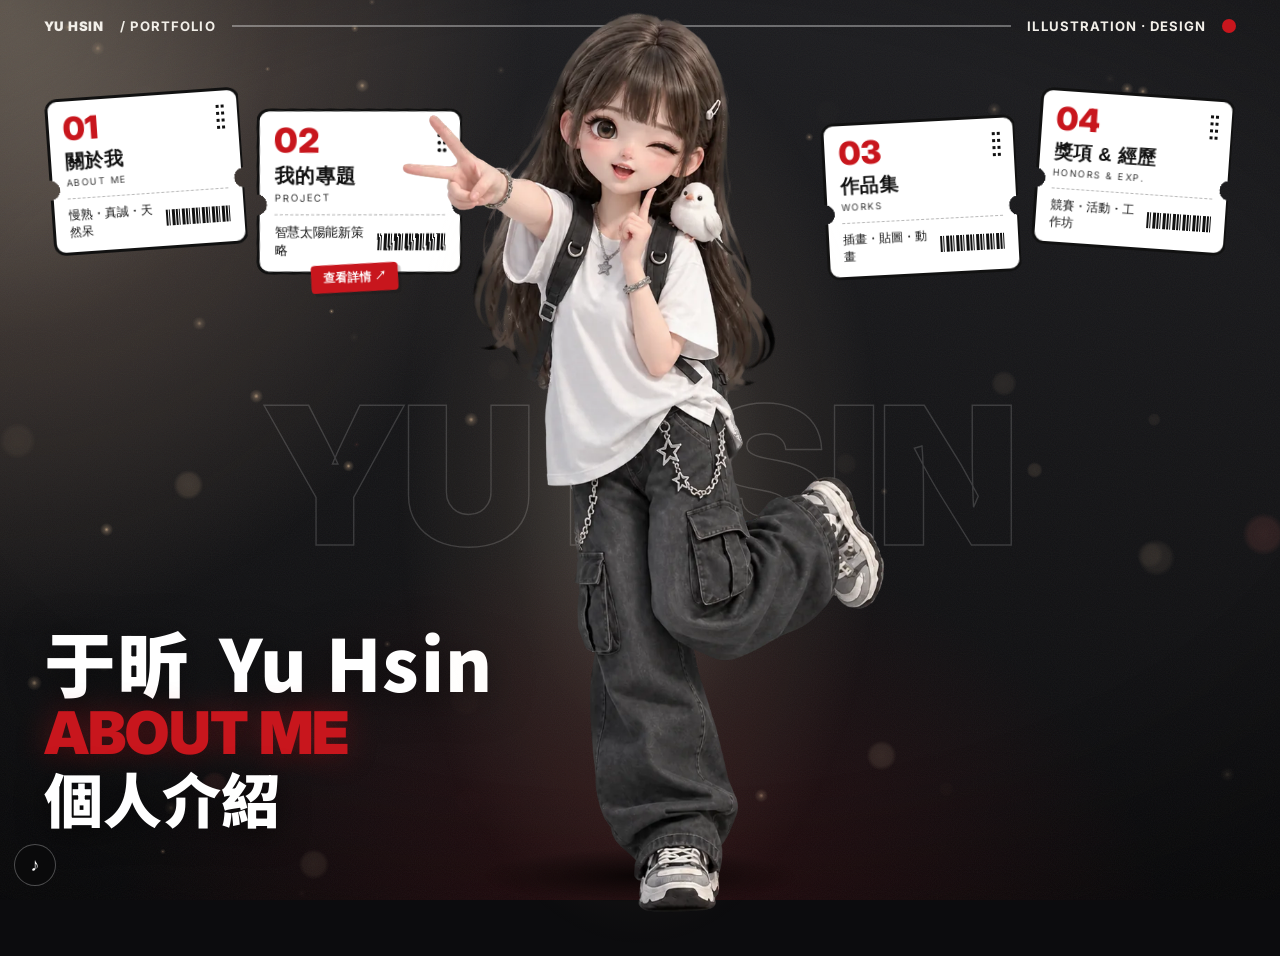
==== index.html @ 1fb431f7 "背景音樂改為載入即嘗試自動播放，使用者可關閉 Co-Authored-By: Claude Opus 5.5 <noreply@anthropic.com> Claude-Session: https" ====
<!DOCTYPE html>
<html lang="zh-Hant">
<head>
<meta charset="UTF-8">
<meta name="viewport" content="width=device-width, initial-scale=1, viewport-fit=cover">
<title>于昕 Yu Hsin — About Me</title>
<link rel="preconnect" href="https://fonts.googleapis.com">
<link rel="preconnect" href="https://fonts.gstatic.com" crossorigin>
<link href="https://fonts.googleapis.com/css2?family=Cormorant+Garamond:ital,wght@1,500;1,600&family=Inter:wght@500;700;800;900&family=LXGW+WenKai+TC&family=Noto+Sans+TC:wght@400;500;700;900&family=Caveat:wght@500;600&display=swap" rel="stylesheet">
<style>
:root{
  --ink:#27305a; --ink-soft:#5d6590; --lav:#8d7cf0; --blue:#5b83ea; --pink:#f29cc2;
  --pearl:rgba(255,255,255,.78); --line:rgba(120,130,190,.25);
  box-sizing:border-box;
  padding-top:env(safe-area-inset-top,0px);
  padding-bottom:env(safe-area-inset-bottom,0px);
}
@media (prefers-color-scheme: dark){ :root:not([data-theme="light"]){ --pearl:rgba(255,255,255,.74); } }
:root[data-theme="dark"]{ --pearl:rgba(255,255,255,.74); }
*,*::before,*::after{box-sizing:inherit}
html{height:100%;scroll-padding-top:env(safe-area-inset-top,0px)}
body{margin:0;min-height:100%;color:var(--ink);font-family:"Noto Sans TC","PingFang TC",system-ui,sans-serif;-webkit-font-smoothing:antialiased;overflow-x:hidden;
  background:linear-gradient(180deg,#b9cdf6 0%,#d8d6fa 38%,#f3e3f4 70%,#fdf1ec 100%)}

/* ---------- dreamy sky (CSS only, light on the GPU) ---------- */
.sky{position:fixed;inset:0;overflow:hidden;pointer-events:none}
.sun{position:absolute;left:50%;top:52%;width:120vmax;height:120vmax;transform:translate(-50%,-50%);
  background:radial-gradient(closest-side,rgba(255,250,236,.95),rgba(255,236,226,.55) 22%,rgba(255,230,240,.18) 45%,transparent 70%)}
.cloud{position:absolute;width:var(--w);height:calc(var(--w)*.42);left:var(--x);top:var(--y);opacity:var(--o,.9);
  background:
    radial-gradient(closest-side at 30% 62%,#fff 55%,transparent 100%),
    radial-gradient(closest-side at 55% 42%,#fff 60%,transparent 100%),
    radial-gradient(closest-side at 76% 64%,#fff 52%,transparent 100%),
    radial-gradient(closest-side at 50% 78%,rgba(230,232,255,.95) 60%,transparent 100%);
  background-size:60% 90%,60% 100%,50% 80%,90% 50%;background-repeat:no-repeat;
  background-position:0 60%,40% 0,100% 60%,50% 100%;
  animation:drift var(--t) linear infinite;animation-delay:var(--d);will-change:transform}
@keyframes drift{from{transform:translateX(0)}to{transform:translateX(var(--dx,40vw))}}
.twinkle{position:absolute;width:6px;height:6px;border-radius:50%;background:#fff;box-shadow:0 0 12px 3px rgba(255,255,255,.9);animation:tw 3.2s ease-in-out infinite}
@keyframes tw{0%,100%{opacity:.15;transform:scale(.6)}50%{opacity:1;transform:scale(1)}}
.grain{position:fixed;inset:0;pointer-events:none;opacity:.08;mix-blend-mode:multiply;
  background-image:url("data:image/svg+xml,%3Csvg xmlns='http://www.w3.org/2000/svg' width='140' height='140'%3E%3Cfilter id='n'%3E%3CfeTurbulence type='fractalNoise' baseFrequency='.95' numOctaves='2' stitchTiles='stitch'/%3E%3C/filter%3E%3Crect width='100%25' height='100%25' filter='url(%23n)'/%3E%3C/svg%3E")}
.haze{position:fixed;inset:0;pointer-events:none;background:radial-gradient(120% 90% at 50% 45%,transparent 55%,rgba(210,200,245,.55) 100%)}
.intro-veil{position:fixed;inset:0;z-index:30;background:#fff;pointer-events:none;animation:veil 1.8s ease .1s forwards}
@keyframes veil{to{opacity:0}}

/* ---------- frame ---------- */
.frame{position:relative;min-height:100vh;min-height:100svh;padding:calc(env(safe-area-inset-top,0px) + 18px) clamp(18px,3.4vw,48px) calc(env(safe-area-inset-bottom,0px) + 18px);display:flex;flex-direction:column}
.bar{display:flex;align-items:center;gap:16px;font-family:"Inter",sans-serif;font-size:.74rem;letter-spacing:.14em;color:var(--ink-soft)}
.bar b{color:var(--ink);font-weight:800;letter-spacing:.2em}
.bar .rule{flex:1;height:1px;background:var(--line)}
.bar .dot{width:9px;height:9px;border-radius:50%;background:linear-gradient(135deg,var(--blue),var(--pink));box-shadow:0 0 10px rgba(141,124,240,.6)}
.stage{position:relative;flex:1;min-height:560px}

/* big ghost word */
.ghost{position:absolute;left:50%;top:44%;transform:translate(-50%,-50%);font-family:"Inter",sans-serif;font-weight:900;font-size:clamp(5rem,15vw,15rem);letter-spacing:-.02em;
  color:transparent;-webkit-text-stroke:1.5px rgba(120,110,210,.35);white-space:nowrap;pointer-events:none;user-select:none}

/* character */
.hero{position:absolute;left:50%;bottom:-18px;height:88%;aspect-ratio:3/4;transform:translateX(-50%);pointer-events:none}
.hero .pose{position:absolute;inset:0;width:100%;height:100%;object-fit:contain;object-position:50% 100%;opacity:0;transition:opacity .45s ease}
.hero .pose.on{opacity:1}
.ph{position:absolute;inset:0;width:100%;height:100%;overflow:visible}
.ph .head{transform-box:view-box;transform-origin:150px 200px;transition:transform .6s cubic-bezier(.3,1.4,.5,1)}
.ph .eyes{transition:transform .5s cubic-bezier(.3,1.4,.5,1)}
.ph .arm{transform-box:view-box;transform-origin:212px 262px}
.ph.waving .arm{animation:wave 1.2s ease-in-out 2}
@keyframes wave{0%,100%{transform:rotate(0)}25%{transform:rotate(-16deg)}75%{transform:rotate(12deg)}}
.ph-tag{position:absolute;left:50%;bottom:10%;transform:translateX(-50%);white-space:nowrap;font-size:.74rem;color:var(--ink-soft);padding:6px 12px;border:1px dashed rgba(93,101,144,.45);border-radius:999px;background:rgba(255,255,255,.55)}
.hello{position:absolute;left:58%;top:14%;padding:10px 16px;border-radius:18px 18px 18px 4px;background:#fff;font-size:.95rem;box-shadow:0 8px 24px rgba(120,120,200,.2);
  opacity:0;transform:translateY(10px) scale(.9);transition:opacity .5s, transform .5s cubic-bezier(.3,1.6,.5,1);pointer-events:none;white-space:nowrap}
.hello.on{opacity:1;transform:none}

/* title block */
.title{position:absolute;left:0;bottom:6%;z-index:3;opacity:0;transform:translateY(16px);transition:opacity 1s ease, transform 1s ease}
body.ready .title{opacity:1;transform:none;transition-delay:.2s}
.title .name{font-family:"Cormorant Garamond",serif;font-style:italic;font-weight:600;font-size:clamp(2.6rem,5.8vw,5.2rem);line-height:.95;margin:0;
  background:linear-gradient(95deg,var(--blue),var(--lav) 55%,var(--pink));-webkit-background-clip:text;background-clip:text;color:transparent;padding-right:.1em}
.title .en{font-family:"Inter",sans-serif;font-weight:900;font-size:clamp(2rem,4.6vw,4.2rem);line-height:1;letter-spacing:-.01em;margin:6px 0 0;color:var(--ink)}
.title .zh{font-weight:900;font-size:clamp(2rem,4.6vw,4.2rem);line-height:1.1;margin:4px 0 0;color:var(--ink)}

/* likes + script */
.likes{position:absolute;right:1%;top:40%;z-index:3;font-family:"LXGW WenKai TC","Caveat",cursive;opacity:0;transition:opacity 1s ease}
body.ready .likes{opacity:1;transition-delay:.5s}
.likes h3{margin:0 0 6px;font-family:"Noto Sans TC",sans-serif;font-weight:700;font-size:1.05rem;color:var(--lav)}
.likes p{margin:4px 0;font-size:clamp(1.1rem,1.8vw,1.5rem);color:var(--ink)}
.motto{position:absolute;right:1%;bottom:6%;z-index:3;text-align:right;opacity:0;transition:opacity 1s ease}
body.ready .motto{opacity:1;transition-delay:.7s}
.motto .s{font-family:"Caveat",cursive;font-weight:600;font-size:clamp(2.2rem,4.4vw,3.8rem);line-height:1;color:var(--ink);transform:rotate(-4deg);display:inline-block}
.motto small{display:block;margin-top:6px;font-family:"Inter",sans-serif;font-weight:700;font-size:.72rem;letter-spacing:.16em;color:var(--lav)}

/* ---------- dream tickets ---------- */
.tickets{position:absolute;inset:0;z-index:4;pointer-events:none}
.ticket{position:absolute;left:var(--x);top:var(--y);width:clamp(180px,17vw,236px);pointer-events:auto;cursor:pointer;border:0;padding:0;background:none;color:var(--ink);text-align:left;
  transform:rotate(var(--r)) translateY(var(--in,30px));opacity:0;transition:opacity .8s ease, transform .9s cubic-bezier(.3,1.4,.5,1)}
body.ready .ticket{opacity:1;--in:0px}
.ticket .float{display:block;animation:bob var(--bt,5s) ease-in-out infinite;animation-delay:var(--bd,0s)}
@keyframes bob{0%,100%{transform:translateY(0)}50%{transform:translateY(-8px)}}
.ticket .card{position:relative;display:block;padding:14px 16px 12px 16px;border-radius:14px;background:var(--pearl);
  border:1.5px solid rgba(255,255,255,.95);box-shadow:0 14px 30px rgba(110,110,190,.22),inset 0 0 0 1px rgba(160,160,220,.18);
  -webkit-mask:radial-gradient(10px at 0 58%,#0000 98%,#000) left/51% 100% no-repeat,radial-gradient(10px at 100% 58%,#0000 98%,#000) right/51% 100% no-repeat;
          mask:radial-gradient(10px at 0 58%,#0000 98%,#000) left/51% 100% no-repeat,radial-gradient(10px at 100% 58%,#0000 98%,#000) right/51% 100% no-repeat;
  overflow:hidden;transition:transform .45s cubic-bezier(.3,1.5,.5,1), box-shadow .45s}
.ticket .card::before{content:"";position:absolute;inset:0;background:linear-gradient(115deg,transparent 30%,rgba(255,255,255,.9) 45%,rgba(190,220,255,.6) 50%,rgba(255,200,235,.6) 55%,transparent 70%);
  transform:translateX(-120%);transition:transform .9s ease}
.ticket:hover .card::before,.ticket.active .card::before{transform:translateX(120%)}
.ticket:hover .card,.ticket.active .card{transform:translateY(-6px) rotate(calc(var(--r) * -1)) scale(1.06);box-shadow:0 22px 40px rgba(110,110,190,.32),inset 0 0 0 1px rgba(160,160,220,.25)}
.holo{position:absolute;right:0;top:0;bottom:0;width:10px;background:linear-gradient(180deg,#a8c8ff,#d8b4ff,#ffc4e1,#bdf0ff)}
.num{font-family:"Inter",sans-serif;font-weight:900;font-size:2rem;line-height:1;background:linear-gradient(135deg,var(--blue),var(--lav),var(--pink));-webkit-background-clip:text;background-clip:text;color:transparent}
.tt{display:block;margin-top:4px;font-weight:900;font-size:1.25rem;letter-spacing:.02em}
.te{display:block;font-family:"Inter",sans-serif;font-size:.62rem;letter-spacing:.2em;color:var(--ink-soft);margin-top:2px}
.perf{display:block;margin:10px 0 8px;border-top:1.5px dashed rgba(120,130,190,.35)}
.bottom{display:flex;align-items:center;justify-content:space-between;gap:8px}
.ts{font-size:.8rem;color:var(--ink-soft)}
.stars{font-size:.7rem;letter-spacing:.2em;color:var(--lav)}
.go{position:absolute;left:50%;bottom:-16px;transform:translate(-50%,6px);opacity:0;font-size:.74rem;font-weight:700;color:#fff;background:linear-gradient(90deg,var(--blue),var(--lav));
  padding:6px 12px;border-radius:999px;white-space:nowrap;box-shadow:0 6px 14px rgba(110,110,220,.35);transition:opacity .3s, transform .3s}
.ticket:hover .go,.ticket.active .go{opacity:1;transform:translate(-50%,0)}

/* ---------- modal ---------- */
.modal{position:fixed;inset:0;z-index:40;display:flex;align-items:center;justify-content:center;padding:calc(env(safe-area-inset-top,0px) + 18px) 14px calc(env(safe-area-inset-bottom,0px) + 18px);
  background:rgba(200,195,240,.38);backdrop-filter:blur(10px);-webkit-backdrop-filter:blur(10px);opacity:0;pointer-events:none;transition:opacity .35s}
.modal.open{opacity:1;pointer-events:auto}
.sheet{width:min(40rem,100%);max-height:100%;display:flex;flex-direction:column;background:rgba(255,255,255,.96);border-radius:22px;box-shadow:0 30px 70px rgba(90,90,170,.3);
  transform:translateY(24px) scale(.97);transition:transform .45s cubic-bezier(.2,.8,.2,1);overflow:hidden}
.modal.open .sheet{transform:none}
.sh-head{position:relative;padding:22px 24px 16px;border-bottom:1px solid #eceaf6}
.sh-head .k{font-family:"Inter",sans-serif;font-size:.68rem;font-weight:700;letter-spacing:.18em;color:var(--lav)}
.sh-head h2{margin:6px 0 4px;font-size:1.6rem;font-weight:900}
.sh-head p{margin:0;font-size:.88rem;color:var(--ink-soft)}
.x{position:absolute;right:16px;top:16px;width:34px;height:34px;border-radius:50%;border:0;background:#27305a;color:#fff;font-size:1rem;cursor:pointer}
.sh-body{overflow-y:auto;-webkit-overflow-scrolling:touch;padding:6px 24px 20px}
.item{display:grid;grid-template-columns:2.4rem 1fr;gap:6px;padding:18px 0;border-bottom:1px solid #eceaf6}
.item:last-child{border-bottom:0}
.item .n{font-family:"Inter",sans-serif;font-weight:800;font-size:.8rem;color:var(--lav);padding-top:3px}
.item .sub{font-size:.76rem;color:var(--ink-soft)}
.item h3{margin:2px 0 6px;font-size:1.08rem}
.item p{margin:0;font-size:.9rem;line-height:1.8;color:#4a5178}
.item .tg{display:flex;flex-wrap:wrap;gap:6px;margin-top:10px;padding:0;list-style:none}
.item .tg li{font-size:.72rem;padding:3px 9px;border:1px solid #dcd9f0;border-radius:6px;color:#5d6590}
.item .btn{display:inline-block;margin-top:12px;font-size:.8rem;font-weight:700;color:#fff;text-decoration:none;background:linear-gradient(90deg,var(--blue),var(--lav));padding:8px 14px;border-radius:8px}
.sh-foot{display:flex;justify-content:space-between;padding:10px 24px;background:#27305a;color:rgba(255,255,255,.8);font-family:"Inter",sans-serif;font-size:.66rem;letter-spacing:.14em}


.hero{z-index:5;height:94%;aspect-ratio:451/1100;bottom:-10px}
.hero .main{position:absolute;inset:0;width:100%;height:100%;object-fit:contain;object-position:50% 100%;transform-origin:50% 100%;transition:transform .8s cubic-bezier(.3,1.3,.5,1);
  filter:drop-shadow(0 18px 30px rgba(110,100,190,.28));opacity:0;animation:rise 1.4s cubic-bezier(.2,.8,.2,1) .4s forwards}
@keyframes rise{from{opacity:0;transform:translateY(30px)}to{opacity:1;transform:none}}
.face{position:absolute;left:78%;top:3%;width:clamp(74px,7vw,110px);transform:rotate(8deg) scale(0);transform-origin:0 100%;transition:transform .45s cubic-bezier(.3,1.7,.5,1);z-index:2}
.face.on{transform:rotate(8deg) scale(1)}
.face img{display:block;width:100%;filter:drop-shadow(0 8px 14px rgba(110,100,190,.3))}
.hello{left:auto;right:auto;left:96%;top:18%}
.zhname{font-family:"LXGW WenKai TC",serif;font-style:normal;font-weight:400;-webkit-text-fill-color:var(--ink);margin-right:.15em}
.bird{position:absolute;left:0;top:0;width:clamp(56px,5vw,78px);z-index:6;pointer-events:none;transform:translate(var(--bx,0px),var(--by,0px)) scaleX(var(--bf,1));
  transition:transform 1s cubic-bezier(.5,0,.3,1);filter:drop-shadow(0 8px 10px rgba(110,100,190,.3));opacity:1}
.bird.flying{animation:flap .18s ease-in-out infinite alternate;opacity:1}
@keyframes flap{from{margin-top:0;rotate:-6deg}to{margin-top:-6px;rotate:6deg}}
@keyframes fadeIn{to{opacity:1}}
.sh-head .sit{position:absolute;right:62px;bottom:-4px;width:clamp(110px,22vw,160px);pointer-events:none}
.sh-head{padding-right:clamp(130px,26vw,210px)}
@media (max-width:760px){
  .hero{height:auto;width:min(52vw,240px);aspect-ratio:451/1100}
  .face{left:70%;width:74px}
  .hello{left:auto;right:-30%;top:8%}
  .sh-head{padding-right:24px}.sh-head .sit{display:none}
}


.seq{position:absolute;display:none;pointer-events:none;transform-origin:54% 97%;transition:transform .8s cubic-bezier(.3,1.3,.5,1)}
.hero.has-seq .seq{display:block}.hero.has-seq .main{display:none}
.seq canvas{display:block;width:100%;height:100%;filter:drop-shadow(0 18px 30px rgba(110,100,190,.25));-webkit-mask-image:linear-gradient(to bottom,transparent 0,#000 6.2%);mask-image:linear-gradient(to bottom,transparent 0,#000 6.2%)}
.seq.idle canvas{animation:breathe 4.5s ease-in-out infinite;transform-origin:54% 97%}
@keyframes breathe{0%,100%{transform:scale(1)}50%{transform:scale(1.008,1.012)}}
.intro-bubble{position:absolute;left:66%;top:14%;padding:10px 16px;border-radius:18px 18px 18px 4px;background:#fff;font-size:1rem;white-space:nowrap;box-shadow:0 8px 24px rgba(120,120,200,.22);
  opacity:0;transform:translateY(10px) scale(.9);transition:opacity .5s, transform .5s cubic-bezier(.3,1.6,.5,1)}
.intro-bubble.on{opacity:1;transform:none}
.skip{position:fixed;right:18px;bottom:calc(env(safe-area-inset-bottom,0px) + 16px);z-index:20;font:inherit;font-size:.78rem;color:var(--ink-soft);background:rgba(255,255,255,.6);border:1px solid rgba(255,255,255,.9);border-radius:999px;padding:7px 14px;cursor:pointer;transition:opacity .5s}
body.ready .skip{opacity:0;pointer-events:none}
body:not(.ready) .bird{opacity:0}
.bird{transition:transform 1s cubic-bezier(.5,0,.3,1),opacity .8s ease}
/* ---------- small screens: stack ---------- */
@media (max-width:760px){
  .stage{min-height:0;display:flex;flex-direction:column}
  .ghost{top:18%;font-size:24vw}
  .hero{position:relative;left:auto;bottom:auto;transform:none;height:auto;width:min(78vw,360px);margin:6px auto 0;order:1}
  .hello{left:auto;right:4%;top:6%}
  .title{position:relative;bottom:auto;order:0;margin-top:14px}
  .title .name{font-size:3rem}.title .en,.title .zh{font-size:2.1rem}
  .tickets{position:relative;inset:auto;order:2;display:grid;grid-template-columns:1fr 1fr;gap:18px 12px;margin-top:-10px;padding-bottom:10px}
  .ticket{position:relative;left:auto;top:auto;width:auto}
  .ticket .card{padding:12px 12px 10px}
  .tt{font-size:1.05rem}.num{font-size:1.6rem}
  .likes{position:relative;right:auto;top:auto;order:3;margin-top:22px;display:flex;gap:14px;align-items:baseline;flex-wrap:wrap}
  .likes h3{margin:0}
  .likes p{margin:0;font-size:1.15rem}
  .motto{position:relative;right:auto;bottom:auto;order:4;margin:18px 0 8px}
}
@media (prefers-reduced-motion:reduce){
  .cloud,.twinkle,.ticket .float{animation:none}
  .intro-veil{display:none}
  .ph.waving .arm{animation:none}
}

/* ---------- clean black / white / red theme ---------- */
:root{--ink:#111111;--ink-soft:#55555c;--lav:#c8161d;--blue:#c8161d;--pink:#e2453f;--line:rgba(17,17,17,.75);--red:#c8161d}
body{background:radial-gradient(120% 90% at 50% 40%,#fbfaf8 0%,#f1efec 60%,#e6e3df 100%) fixed}
.haze{background:none}
.grain{opacity:.07}
.bar{color:#111;font-weight:700;letter-spacing:.08em;font-size:.82rem}
.bar b{color:#111;font-weight:900;letter-spacing:.06em}
.bar .rule{height:1.5px;background:#111}
.bar .dot{width:14px;height:14px;background:var(--red);box-shadow:none}
.ghost{-webkit-text-stroke:1.6px rgba(17,17,17,.55)}
/* title */
.title .name{font-family:"Noto Sans TC","Inter",sans-serif;font-style:normal;font-weight:900;font-size:clamp(2.6rem,5.6vw,5rem);line-height:1;
  background:none;-webkit-background-clip:border-box;background-clip:border-box;color:var(--red);-webkit-text-fill-color:var(--red);filter:none;letter-spacing:.02em}
.zhname{font-family:"Noto Sans TC",sans-serif;font-weight:900;-webkit-text-fill-color:var(--red)}
.title .en{color:var(--red);text-shadow:none}
.title .zh{color:#111;text-shadow:none}
/* likes + motto */
.likes h3{color:var(--red);font-weight:900;font-size:1.5rem}
.likes p{color:#111;text-shadow:none;font-size:clamp(1.3rem,2vw,1.8rem)}
.motto .s{color:#111;text-shadow:none}
.motto small{color:var(--red)}
/* tickets: bold black frames, red numbers, barcode */
.ticket .card{background:#fff;border:3px solid #111;border-radius:12px;box-shadow:7px 8px 0 rgba(17,17,17,.14)}
.ticket:hover .card,.ticket.active .card{box-shadow:10px 12px 0 rgba(17,17,17,.18)}
.ticket .card::before{background:linear-gradient(115deg,transparent 35%,rgba(200,22,29,.08) 48%,transparent 62%)}
.holo{width:auto;left:auto;right:12px;top:12px;bottom:auto;height:28px;width:10px;background:radial-gradient(circle,#111 1.6px,transparent 1.9px) 0 0/5px 7px}
.num{background:none;-webkit-background-clip:border-box;background-clip:border-box;color:var(--red);font-size:2.4rem}
.tt{font-size:1.35rem;color:#111}
.te{color:#333}
.perf{border-top:1.5px dashed rgba(17,17,17,.3)}
.ts{color:#111;font-weight:500}
.stars{width:64px;height:16px;flex:none;color:transparent;font-size:0;
  background:repeating-linear-gradient(90deg,#111 0 2px,transparent 2px 3px,#111 3px 4px,transparent 4px 6px,#111 6px 9px,transparent 9px 10px)}
.go{background:var(--red);box-shadow:3px 3px 0 rgba(17,17,17,.2);border-radius:4px;transform:translate(-50%,6px) rotate(-6deg)}
.ticket:hover .go,.ticket.active .go{transform:translate(-50%,0) rotate(-6deg)}
/* speech bubbles */
.hello,.intro-bubble{background:#fff;color:#111;border:2px solid #111;box-shadow:4px 4px 0 rgba(17,17,17,.15)}
.hero .main,.face img{filter:drop-shadow(0 16px 24px rgba(0,0,0,.18))}
.seq canvas{filter:drop-shadow(0 16px 24px rgba(0,0,0,.18))}
/* modal */
.modal{background:rgba(17,17,17,.35)}
.sheet{border:3px solid #111;box-shadow:10px 12px 0 rgba(17,17,17,.2);border-radius:16px}
.x,.sh-foot{background:#111}
.sh-head .k,.item .n{color:var(--red)}
.sh-head,.item{border-color:#e6e3df}
.item p{color:#333}.item .tg li{border-color:#111;color:#111}
.item .btn{background:var(--red);border-radius:4px}
.skip{color:#111;background:#fff;border:2px solid #111}
@media (max-width:760px){
  .likes,.motto{background:#fff;padding:12px 16px;border:2px solid #111;border-radius:12px;box-shadow:5px 5px 0 rgba(17,17,17,.12)}
  .likes h3{font-size:1.1rem}.likes p{font-size:1.2rem}
}

/* ---------- cinematic dark stage: spotlight, bokeh, rim light ---------- */
body{background:#0c0c0e}
.intro-veil{background:#000}
.sky{z-index:0}
.spot{position:absolute;inset:0;background:
  radial-gradient(38vmax 46vmax at var(--lx,50%) var(--ly,42%),rgba(255,228,198,.42),rgba(255,206,170,.15) 40%,rgba(0,0,0,0) 72%),
  radial-gradient(70vmax 60vmax at 50% 110%,rgba(200,22,29,.18),rgba(0,0,0,0) 60%),
  linear-gradient(180deg,#1d1d20 0%,#141416 55%,#0c0c0e 100%);transition:background-position .6s}
#bokeh{position:absolute;inset:0;width:100%;height:100%;display:block}
.haze{background:radial-gradient(120% 95% at 50% 45%,rgba(0,0,0,0) 45%,rgba(0,0,0,.72) 100%)}
.grain{opacity:.09;mix-blend-mode:overlay}
.bar,.bar b{color:#f2efe9}.bar .rule{background:rgba(255,255,255,.35)}
.ghost{-webkit-text-stroke:1.4px rgba(255,255,255,.16)}
.title .name,.zhname{color:#fff;-webkit-text-fill-color:#fff;text-shadow:0 6px 40px rgba(0,0,0,.6)}
.title .en{color:var(--red);text-shadow:0 0 30px rgba(200,22,29,.35)}
.title .zh{color:#fff;text-shadow:0 6px 30px rgba(0,0,0,.6)}
.likes h3{color:#ff3b3f}.likes p{color:#f2efe9}
.motto .s{color:#fff}.motto small{color:#ff3b3f}
/* character: warm rim light + floor shadow */
.hero::before{content:"";position:absolute;left:50%;bottom:-1.5%;width:95%;height:7%;transform:translateX(-50%);z-index:-1;
  background:radial-gradient(closest-side,rgba(0,0,0,.75),rgba(0,0,0,0));}
.hero::after{content:"";position:absolute;left:50%;top:-8%;width:150%;height:115%;transform:translateX(-50%);z-index:-2;pointer-events:none;
  background:radial-gradient(closest-side,rgba(255,232,206,.26),rgba(255,214,176,.08) 55%,rgba(0,0,0,0) 100%)}
.hero .main,.face img{filter:drop-shadow(0 0 30px rgba(255,214,170,.12)) drop-shadow(0 26px 34px rgba(0,0,0,.6))}
.seq canvas{filter:drop-shadow(0 0 30px rgba(255,214,170,.12)) drop-shadow(0 26px 34px rgba(0,0,0,.6))}
/* tickets catch the light */
.ticket .card{border-color:#111;box-shadow:0 18px 40px rgba(0,0,0,.55),0 0 0 1px rgba(255,255,255,.08)}
.ticket:hover .card,.ticket.active .card{box-shadow:0 24px 50px rgba(0,0,0,.6),0 0 40px rgba(255,214,170,.25)}
.ticket .card::before{background:linear-gradient(115deg,transparent 30%,rgba(255,240,220,.9) 46%,rgba(255,214,190,.4) 52%,transparent 66%)}
.hello,.intro-bubble{box-shadow:0 10px 30px rgba(0,0,0,.5)}
.modal{background:rgba(0,0,0,.6)}
.skip{color:#f2efe9;background:rgba(255,255,255,.08);border:1px solid rgba(255,255,255,.3)}
@media (max-width:760px){
  .likes,.motto{background:rgba(255,255,255,.06);border:1px solid rgba(255,255,255,.22);box-shadow:none;backdrop-filter:blur(8px);-webkit-backdrop-filter:blur(8px)}
}

/* pointing pose: smooth hand-off between the video figure and the still pose */
.seq .pose{position:absolute;display:block;max-width:none;opacity:0;pointer-events:none;transform-origin:50% 100%;transform:translateY(8px) scale(.985);
  filter:drop-shadow(0 0 30px rgba(255,214,170,.12)) drop-shadow(0 26px 34px rgba(0,0,0,.6));
  transition:opacity .38s cubic-bezier(.4,0,.2,1) .12s, transform .7s cubic-bezier(.3,1.25,.5,1)}
.seq canvas{transition:opacity .38s cubic-bezier(.4,0,.2,1)}
.seq.pointing .pose{opacity:1;transform:none;transition:opacity .38s cubic-bezier(.4,0,.2,1), transform .7s cubic-bezier(.3,1.25,.5,1)}
.seq.pointing canvas{opacity:0;transition:opacity .38s cubic-bezier(.4,0,.2,1) .12s}
@media (prefers-reduced-motion:reduce){.seq .pose,.seq canvas{transition:opacity .2s}}

.tap-hint{position:fixed;left:50%;bottom:calc(env(safe-area-inset-bottom,0px) + 18px);transform:translate(-50%,10px);z-index:20;padding:9px 16px;border-radius:999px;
  background:#fff;color:#111;border:2px solid #111;font-size:.86rem;font-weight:700;white-space:nowrap;opacity:0;pointer-events:none;transition:opacity .5s, transform .5s}
@media (hover:none){body.ready:not(.touched) .tap-hint{opacity:1;transform:translate(-50%,0);transition-delay:1.2s}}

/* portrait tablets: smaller figure, tickets stacked in two side columns */
@media (min-width:761px) and (max-aspect-ratio:1/1){
  .hero{height:66%}
  .ticket[data-i="0"]{--x:3%!important;--y:3%!important}
  .ticket[data-i="1"]{--x:5%!important;--y:24%!important}
  .ticket[data-i="2"]{--x:68%!important;--y:3%!important}
  .ticket[data-i="3"]{--x:66%!important;--y:24%!important}
  .likes{top:auto;bottom:24%}
}

/* intro film + hand-off to the menu */
body.intro{overflow:hidden}
#introV{position:fixed;inset:0;z-index:19;background:#0c0c0e;pointer-events:none}
#introV video{position:absolute;left:0;top:0;width:100%;height:100%;object-fit:cover;transform-origin:0 0;will-change:transform,opacity}
#introV.handoff{background:transparent}
#introV.handoff video{transition:transform 1.25s cubic-bezier(.55,0,.2,1), opacity .7s ease .55s;
  -webkit-mask-image:radial-gradient(closest-side,#000 72%,transparent 100%);mask-image:radial-gradient(closest-side,#000 72%,transparent 100%)}
#introV.gone{display:none}
.iv-bubble{position:absolute;padding:10px 16px;border-radius:18px 18px 18px 4px;background:#fff;color:#111;border:2px solid #111;font-size:1rem;font-weight:700;white-space:nowrap;
  box-shadow:0 10px 30px rgba(0,0,0,.5);opacity:0;transform:translateY(10px) scale(.9);transition:opacity .5s, transform .5s cubic-bezier(.3,1.6,.5,1)}
.iv-bubble.on{opacity:1;transform:none}
.skip{z-index:26}
body:not(.ready) .frame{visibility:hidden}
body.handing .frame{visibility:visible}
body.handing:not(.ready) .title,body.handing:not(.ready) .likes,body.handing:not(.ready) .motto,body.handing:not(.ready) .ticket,body.handing:not(.ready) .bar,body.handing:not(.ready) .ghost{opacity:0}
.bar{transition:opacity .8s ease .2s}.ghost{transition:opacity 1.2s ease .3s}

/* ================= v27: performance ================= */
.grain{mix-blend-mode:normal!important;opacity:.05!important}
.sky .bgl{position:absolute;inset:0;background:
  radial-gradient(70vmax 60vmax at 50% 110%,rgba(200,22,29,.18),rgba(0,0,0,0) 60%),
  linear-gradient(180deg,#1d1d20 0%,#141416 55%,#0c0c0e 100%)}
.spot{inset:auto!important;left:50%;top:42%;width:84vmax;height:100vmax;margin:-50vmax 0 0 -42vmax;transition:none!important;will-change:transform;
  background:radial-gradient(closest-side,rgba(255,228,198,.42),rgba(255,206,170,.15) 52%,rgba(0,0,0,0) 100%)!important}
.seq.idle canvas{animation:none!important}
.seq canvas,.seq .pose,.hero .main{filter:none!important}
.face img{filter:drop-shadow(0 8px 14px rgba(0,0,0,.45))!important}
.ticket .float{will-change:transform}
.modal{backdrop-filter:none!important;-webkit-backdrop-filter:none!important}

/* ================= v27: layout — four tickets in one row ================= */
.likes,.motto{display:none!important}
.tickets{inset:auto!important;left:0!important;right:0!important;top:7%!important;display:flex;align-items:flex-start;gap:clamp(10px,1.4vw,22px);padding:0 .5%}
.ticket{position:relative!important;left:auto!important;top:auto!important;flex:0 0 auto;width:clamp(150px,15.2vw,224px)}
.ticket[data-i="1"]{margin-right:auto;margin-top:2.2%}
.ticket[data-i="2"]{margin-top:2.2%}
.ticket .card{padding:12px 14px 11px}
.tt{font-size:clamp(1.05rem,1.45vw,1.3rem);white-space:nowrap}
.te{font-size:.58rem;letter-spacing:.16em}
.num{font-size:clamp(1.9rem,2.5vw,2.4rem)}
.ts{font-size:.76rem}
.face{left:76%!important;top:27%!important}
.hello{left:104%!important;top:31%!important}
.ghost{top:52%}
/* portrait tablets: the row sits above her head */
@media (min-width:761px) and (max-aspect-ratio:1/1){
  .hero{height:72%!important}
  .tickets{top:2%!important;gap:12px;padding:0}
  .ticket{width:calc((100% - 36px)/4)}
  .ticket[data-i="1"]{margin-right:0}
  .ticket[data-i="1"],.ticket[data-i="2"]{margin-top:0}
  .ticket[data-i="0"],.ticket[data-i="1"],.ticket[data-i="2"],.ticket[data-i="3"]{--x:auto!important;--y:auto!important}
  .face{top:24%!important}
  .hello{left:104%!important;right:auto!important;top:30%!important}
}
/* landscape but narrow (small laptops / iPad landscape): keep the gap for her head */
@media (min-width:761px) and (min-aspect-ratio:1/1) and (max-width:1100px){
  .ticket{width:clamp(140px,16.5vw,190px)}
}
/* phones */
@media (max-width:760px){
  .tickets{position:relative!important;top:auto!important;left:auto!important;right:auto!important;display:grid;grid-template-columns:1fr 1fr;gap:16px 12px;padding:0}
  .ticket{width:auto}
  .ticket[data-i="1"]{margin-right:0}
  .ticket[data-i="1"],.ticket[data-i="2"]{margin-top:0}
  .hello{left:auto!important;right:2%!important;top:6%!important}
  .face{display:none}
}

/* ================= v27: pose crossfade (one image per ticket) ================= */
.seq .pose{opacity:0}
.seq.pointing .pose{opacity:0;transform:translateY(8px) scale(.985)}
.seq.pointing .pose.on{opacity:1;transform:none}

/* ================= v27: inner pages ================= */
body.pg-open{overflow:hidden}
.pg{position:fixed;inset:0;z-index:45;display:flex;flex-direction:column;background:#0b0b0d;color:#f2efe9;
  opacity:0;visibility:hidden;transform:translateY(18px);transition:opacity .35s ease,transform .45s cubic-bezier(.2,.8,.2,1),visibility 0s linear .45s}
.pg.open{opacity:1;visibility:visible;transform:none;transition:opacity .35s ease,transform .45s cubic-bezier(.2,.8,.2,1),visibility 0s}
.pg::before{content:"";position:absolute;inset:0;pointer-events:none;background:radial-gradient(60vmax 50vmax at 80% -10%,rgba(255,214,170,.10),transparent 70%),radial-gradient(60vmax 50vmax at 0% 110%,rgba(200,22,29,.14),transparent 70%)}
.pg-top{position:relative;display:flex;align-items:center;gap:14px;padding:calc(env(safe-area-inset-top,0px) + 14px) clamp(16px,3vw,40px) 12px;border-bottom:1px solid rgba(255,255,255,.12)}
.pg-back{font:inherit;font-size:.86rem;font-weight:700;color:#111;background:#fff;border:2px solid #111;border-radius:999px;padding:7px 14px;cursor:pointer;white-space:nowrap}
.pg-k{font-family:"Inter",sans-serif;font-weight:800;font-size:.7rem;letter-spacing:.18em;color:#ff3b3f;white-space:nowrap}
.pg-top h2{margin:0;font-size:clamp(1.1rem,2.2vw,1.5rem);font-weight:900;white-space:nowrap;overflow:hidden;text-overflow:ellipsis}
.pg-crumb{font-size:.8rem;color:rgba(242,239,233,.55);white-space:nowrap;overflow:hidden;text-overflow:ellipsis}
.pg-x{margin-left:auto;flex:none;width:38px;height:38px;border-radius:50%;border:1px solid rgba(255,255,255,.3);background:rgba(255,255,255,.06);color:#fff;font-size:1rem;cursor:pointer}
.pg-sit{position:absolute;right:76px;bottom:-2px;height:62px;pointer-events:none;opacity:.95}
.pg-body{position:relative;flex:1;overflow-y:auto;-webkit-overflow-scrolling:touch;overscroll-behavior:contain}
.pg-body.snap{scroll-snap-type:y mandatory}
.pv{max-width:1120px;margin:0 auto;padding:clamp(18px,3vw,36px) clamp(16px,3vw,40px) calc(env(safe-area-inset-bottom,0px) + 40px);animation:pvIn .45s cubic-bezier(.2,.8,.2,1)}
@keyframes pvIn{from{opacity:0;transform:translateY(14px)}to{opacity:1;transform:none}}
.pv.back{animation-name:pvBack}
@keyframes pvBack{from{opacity:0;transform:translateY(-10px)}to{opacity:1;transform:none}}
.hint{font-size:.8rem;color:rgba(242,239,233,.55)}
.sec-h{display:flex;align-items:baseline;justify-content:space-between;gap:12px;margin:28px 0 14px}
.sec-h b{font-size:1.15rem;font-weight:900}
.chips{display:flex;flex-wrap:wrap;gap:8px;margin:14px 0 0;padding:0;list-style:none}
.chips li{font-size:.78rem;padding:4px 11px;border:1px solid rgba(255,255,255,.35);border-radius:999px;color:#f2efe9}
.chips li.r{border-color:#ff3b3f;color:#ff3b3f}
.more{font:inherit;font-size:.84rem;font-weight:700;color:#fff;background:none;border:1px dashed rgba(255,255,255,.4);border-radius:8px;padding:8px 14px;cursor:pointer;margin-top:14px}
.more[aria-expanded="true"]{border-style:solid;border-color:#ff3b3f;color:#ff3b3f}
.reveal{display:grid;grid-template-rows:0fr;transition:grid-template-rows .45s ease}
.reveal>div{overflow:hidden}
.reveal.on{grid-template-rows:1fr}
.reveal p{margin:12px 0 0;line-height:1.85;color:rgba(242,239,233,.82)}
.ph-art{position:relative;display:flex;align-items:center;justify-content:center;width:100%;height:100%;color:rgba(255,255,255,.55);font-size:.8rem;letter-spacing:.08em;text-align:center;
  background:repeating-linear-gradient(135deg,rgba(255,255,255,.035) 0 12px,transparent 12px 24px),linear-gradient(160deg,var(--c1,#2a2a30),var(--c2,#141417))}
.ph-art img{position:absolute;inset:0;width:100%;height:100%;object-fit:cover}

/* --- 01 about: vertical snap sections --- */
.ab-sec{min-height:100%;scroll-snap-align:start;display:flex;flex-direction:column;justify-content:center;max-width:980px;margin:0 auto;padding:clamp(28px,6vh,70px) clamp(18px,4vw,48px) clamp(56px,9vh,90px);position:relative}
.ab-k{font-family:"Inter",sans-serif;font-weight:900;font-size:.74rem;letter-spacing:.22em;color:#ff3b3f}
.ab-sec h3{margin:10px 0 16px;font-size:clamp(1.9rem,5vw,3.4rem);font-weight:900;line-height:1.15}
.ab-sec h3 em{font-style:normal;color:#ff3b3f}
.ab-sec p.lead{font-size:clamp(1.02rem,1.8vw,1.25rem);line-height:2;color:rgba(242,239,233,.86);max-width:40em;margin:0}
.ab-down{position:absolute;left:50%;bottom:18px;transform:translateX(-50%);font-size:.8rem;color:rgba(242,239,233,.55);animation:dn 1.8s ease-in-out infinite}
@keyframes dn{0%,100%{transform:translate(-50%,0)}50%{transform:translate(-50%,6px)}}
.ab-dots{position:absolute;right:clamp(10px,2vw,26px);top:50%;transform:translateY(-50%);display:flex;flex-direction:column;gap:12px;z-index:3}
.ab-dots button{width:11px;height:11px;border-radius:50%;border:2px solid rgba(255,255,255,.6);background:none;padding:0;cursor:pointer;transition:background .3s,transform .3s}
.ab-dots button.on{background:#ff3b3f;border-color:#ff3b3f;transform:scale(1.25)}
.flips{display:grid;grid-template-columns:repeat(3,1fr);gap:clamp(10px,2vw,20px);margin-top:8px}
.flip{position:relative;aspect-ratio:3/4;max-height:340px;border:0;padding:0;background:none;cursor:pointer;perspective:900px;font:inherit;color:inherit}
.flip .in{position:absolute;inset:0;transform-style:preserve-3d;transition:transform .7s cubic-bezier(.3,1.2,.5,1)}
.flip.on .in{transform:rotateY(180deg)}
.flip .f,.flip .b{position:absolute;inset:0;backface-visibility:hidden;-webkit-backface-visibility:hidden;border-radius:14px;border:3px solid #111;display:flex;flex-direction:column;justify-content:center;align-items:center;padding:16px;text-align:center}
.flip .f{background:#fff;color:#111}
.flip .f b{font-size:clamp(1.5rem,3.6vw,2.4rem);font-weight:900}
.flip .f span{font-family:"Inter",sans-serif;font-size:.62rem;letter-spacing:.2em;color:#c8161d;margin-top:8px}
.flip .f i{position:absolute;bottom:12px;font-style:normal;font-size:.72rem;color:#777}
.flip .b{background:#c8161d;color:#fff;transform:rotateY(180deg);font-size:clamp(.82rem,1.5vw,.98rem);line-height:1.75}
.route{display:grid;grid-template-columns:repeat(4,1fr);gap:12px;margin-top:6px;counter-reset:r}
.stop{position:relative;text-align:left;font:inherit;color:#f2efe9;background:rgba(255,255,255,.05);border:1px solid rgba(255,255,255,.18);border-radius:14px;padding:16px 14px;cursor:pointer;transition:background .3s,border-color .3s}
.stop::before{counter-increment:r;content:"0" counter(r);display:block;font-family:"Inter",sans-serif;font-weight:900;color:#ff3b3f;font-size:1.3rem}
.stop b{display:block;font-size:1.05rem;margin-top:4px}
.stop small{display:block;font-size:.72rem;color:rgba(242,239,233,.55);margin-top:2px}
.stop .reveal p{font-size:.86rem;margin-top:8px}
.stop.on{background:rgba(200,22,29,.16);border-color:#ff3b3f}
.quotes{display:grid;grid-template-columns:repeat(3,1fr);gap:14px}
.quote{background:#fff;color:#111;border:3px solid #111;border-radius:14px;padding:18px 16px;font-size:.98rem;line-height:1.8;position:relative}
.quote::before{content:"“";position:absolute;left:12px;top:-18px;font-size:3.4rem;line-height:1;color:#c8161d;font-family:Georgia,serif}
.quote small{display:block;margin-top:10px;color:#c8161d;font-weight:700;font-size:.8rem}

/* --- 02 project --- */
.pj-cover{display:grid;grid-template-columns:1.1fr 1fr;gap:clamp(16px,3vw,36px);align-items:center}
.pj-cover .ph-art{aspect-ratio:16/9;border-radius:14px;border:3px solid #111;overflow:hidden}
.pj-badge{display:inline-block;font-size:.74rem;font-weight:700;color:#111;background:#fff;border-radius:4px;padding:3px 9px;transform:rotate(-3deg)}
.pj-cover h3{margin:12px 0 10px;font-size:clamp(1.6rem,3.6vw,2.6rem);font-weight:900;line-height:1.25}
.pj-cover p{margin:0;line-height:1.9;color:rgba(242,239,233,.82)}
.slides{display:grid;grid-template-columns:repeat(4,1fr);gap:14px}
.sl{font:inherit;color:#111;text-align:left;border:0;padding:0;background:none;cursor:pointer}
.sl .th{display:block;aspect-ratio:16/9;border-radius:10px;border:3px solid #111;overflow:hidden;background:#fff;transition:transform .35s cubic-bezier(.3,1.4,.5,1),box-shadow .35s;box-shadow:0 10px 24px rgba(0,0,0,.45)}
.sl .th .ph-art{--c1:#f6f3ee;--c2:#e7e2db;color:#111}
.sl .th .ph-art b{position:absolute;left:10px;top:6px;font-family:"Inter",sans-serif;font-weight:900;color:#c8161d;font-size:1.3rem}
.sl:hover .th,.sl:focus-visible .th{transform:translateY(-4px);box-shadow:0 16px 30px rgba(0,0,0,.55),0 0 0 2px #ff3b3f}
.sl span.cap{display:block;color:#f2efe9;font-weight:700;font-size:.92rem;margin-top:8px}
.sl span.go2{display:block;color:rgba(242,239,233,.5);font-size:.74rem}
.sv{display:grid;grid-template-columns:1.55fr 1fr;gap:clamp(16px,3vw,32px);align-items:start}
.sv-stage{position:relative}
.sv-slide{aspect-ratio:16/9;border-radius:12px;border:3px solid #111;overflow:hidden;background:#fff;box-shadow:0 20px 50px rgba(0,0,0,.6)}
.sv-slide .ph-art{--c1:#f6f3ee;--c2:#e7e2db;color:#555;font-size:.95rem}
.sv-slide .ph-art b{position:absolute;left:18px;top:12px;font-family:"Inter",sans-serif;font-weight:900;color:#c8161d;font-size:2.2rem}
.sv-slide .ph-art strong{position:absolute;left:18px;top:62px;color:#111;font-size:1.5rem}
.nav2{position:absolute;top:50%;width:44px;height:44px;margin-top:-22px;border-radius:50%;border:2px solid #111;background:#fff;color:#111;font-size:1.2rem;font-weight:900;cursor:pointer;box-shadow:0 6px 16px rgba(0,0,0,.4)}
.nav2.p{left:-14px}.nav2.n{right:-14px}
.nav2:disabled{opacity:.25;cursor:default}
.sv-c{font-family:"Inter",sans-serif;font-weight:800;font-size:.8rem;letter-spacing:.14em;color:#ff3b3f}
.sv-meta h3{margin:6px 0 10px;font-size:clamp(1.3rem,2.6vw,1.8rem);font-weight:900}
.sv-meta p{margin:0;line-height:1.9;color:rgba(242,239,233,.84)}
.strip{display:flex;gap:8px;margin-top:16px;overflow-x:auto;padding-bottom:6px}
.strip button{flex:none;width:72px;aspect-ratio:16/9;border-radius:6px;border:2px solid rgba(255,255,255,.25);background:#f2efe9;color:#c8161d;font-family:"Inter",sans-serif;font-weight:900;font-size:.8rem;cursor:pointer;padding:0}
.strip button.on{border-color:#ff3b3f;box-shadow:0 0 0 2px #ff3b3f}

/* --- 03 works --- */
.filters{display:flex;flex-wrap:wrap;gap:8px;margin-bottom:18px}
.filters button{font:inherit;font-size:.84rem;font-weight:700;color:#f2efe9;background:rgba(255,255,255,.06);border:1px solid rgba(255,255,255,.25);border-radius:999px;padding:6px 14px;cursor:pointer}
.filters button.on{background:#fff;color:#111;border-color:#fff}
.grid{display:grid;grid-template-columns:repeat(auto-fill,minmax(min(200px,44vw),1fr));gap:14px}
.wk{font:inherit;color:#f2efe9;text-align:left;border:0;padding:0;background:none;cursor:pointer}
.wk .th{display:block;aspect-ratio:4/5;border-radius:12px;overflow:hidden;border:2px solid rgba(255,255,255,.14);transition:transform .35s cubic-bezier(.3,1.4,.5,1),border-color .3s}
.wk:hover .th,.wk:focus-visible .th{transform:translateY(-4px) scale(1.02);border-color:#ff3b3f}
.wk b{display:block;margin-top:8px;font-size:.95rem}
.wk small{display:block;font-size:.74rem;color:rgba(242,239,233,.55)}
.lb{display:grid;grid-template-columns:1.4fr 1fr;gap:clamp(16px,3vw,34px);align-items:start}
.lb-img{position:relative}
.lb-img .fr{aspect-ratio:4/5;max-height:72vh;margin:0 auto;border-radius:12px;overflow:hidden;box-shadow:0 20px 50px rgba(0,0,0,.6)}
.lb-meta h3{margin:6px 0 4px;font-size:clamp(1.4rem,3vw,2rem);font-weight:900}
.lb-meta .yr{color:rgba(242,239,233,.55);font-size:.86rem}
.lb-meta p{line-height:1.9;color:rgba(242,239,233,.84)}

/* --- 04 honors: one card at a time --- */
.tabs{display:flex;justify-content:center;gap:8px;margin-bottom:6px}
.deck{position:relative;width:min(400px,84vw);aspect-ratio:3/4;max-height:58vh;margin:18px auto 0;touch-action:pan-y}
.hc{position:absolute;inset:0;border:0;padding:0;background:none;cursor:pointer;font:inherit;color:#111;perspective:1000px;
  transition:transform .55s cubic-bezier(.3,1.2,.5,1),opacity .45s ease;transform-origin:50% 100%}
.hc .in{position:absolute;inset:0;transform-style:preserve-3d;transition:transform .7s cubic-bezier(.3,1.2,.5,1)}
.hc.on .in{transform:rotateY(180deg)}
.hc .f,.hc .b{position:absolute;inset:0;backface-visibility:hidden;-webkit-backface-visibility:hidden;border-radius:16px;border:3px solid #111;background:#fff;text-align:left;padding:22px 22px 18px;display:flex;flex-direction:column;box-shadow:0 22px 50px rgba(0,0,0,.55)}
.hc .b{transform:rotateY(180deg);background:#111;color:#f2efe9;border-color:#fff}
.hc .tag{align-self:flex-start;font-size:.72rem;font-weight:700;color:#fff;background:#c8161d;border-radius:4px;padding:3px 9px}
.hc .tag.dk{background:#111}
.hc .wm{position:absolute;right:16px;bottom:58px;font-family:"Inter",sans-serif;font-weight:900;font-size:clamp(4rem,14vw,6.5rem);line-height:1;color:transparent;-webkit-text-stroke:2px rgba(17,17,17,.12)}
.hc .yr{font-family:"Inter",sans-serif;font-weight:900;color:#c8161d;font-size:clamp(2.2rem,8vw,3.2rem);line-height:1;margin-top:14px}
.hc h4{margin:12px 0 6px;font-size:clamp(1.25rem,4.4vw,1.6rem);font-weight:900;line-height:1.35}
.hc .org{font-size:.86rem;color:#555}
.hc .rank{margin-top:auto;display:flex;align-items:flex-end;justify-content:space-between;gap:10px;border-top:2px dashed rgba(17,17,17,.25);padding-top:12px}
.hc .rank b{font-size:1.25rem;font-weight:900;color:#c8161d}
.hc .rank i{font-style:normal;font-size:.74rem;color:#777}
.hc .b h4{color:#fff}
.hc .b p{margin:0 0 10px;line-height:1.85;font-size:.92rem;color:rgba(242,239,233,.86)}
.hc .b .ph-art{height:38%;border-radius:10px;margin-top:auto;font-size:.74rem}
.deck-nav{display:flex;align-items:center;justify-content:center;gap:18px;margin-top:64px}
.deck-nav .nav2{position:static;margin:0}
.deck-c{font-family:"Inter",sans-serif;font-weight:800;letter-spacing:.14em;font-size:.9rem;min-width:70px;text-align:center}

@media (max-width:760px){
  .pg-sit{display:none}
  .ab-sec{padding-right:34px}
  .ab-dots{right:8px}
  .sv-slide .ph-art b{font-size:1.5rem;top:8px;left:12px}
  .sv-slide .ph-art strong{top:44px;left:12px;font-size:1.05rem}
  .sv-slide .ph-art{padding-top:40px}
  .pg-top{gap:10px}
  .pg-top h2{font-size:1.05rem}
  .pg-k,.pg-crumb{display:none}
  .flips{grid-template-columns:1fr 1fr 1fr;gap:8px}
  .flip .b{font-size:.74rem;padding:10px}
  .route,.quotes{grid-template-columns:1fr 1fr}
  .pj-cover,.sv,.lb{grid-template-columns:1fr}
  .slides{grid-template-columns:1fr 1fr}
  .nav2.p{left:6px}.nav2.n{right:6px}
}
@media (prefers-reduced-motion:reduce){.pv,.ab-down{animation:none}.flip .in,.hc .in,.hc{transition:none}}

/* ================= v28: project files + document viewer ================= */
.pj-cv img{display:block;width:100%;aspect-ratio:16/9;object-fit:cover;border-radius:14px;border:3px solid #111;box-shadow:0 18px 40px rgba(0,0,0,.55)}
.pj-cover p.pj-role{margin-top:10px;color:#fff;font-weight:700}
.files{display:grid;grid-template-columns:repeat(2,1fr);gap:16px}
.fl{display:grid;grid-template-columns:44% 1fr;gap:16px;align-items:center;text-align:left;font:inherit;color:#f2efe9;background:rgba(255,255,255,.04);border:1px solid rgba(255,255,255,.14);border-radius:16px;padding:14px;cursor:pointer;transition:border-color .3s,transform .35s cubic-bezier(.3,1.4,.5,1),background .3s}
.fl:hover,.fl:focus-visible{border-color:#ff3b3f;background:rgba(200,22,29,.08);transform:translateY(-3px)}
.fl-cv{position:relative;display:flex;align-items:center;justify-content:center;aspect-ratio:4/3;background:#1a1a1d;border-radius:10px;overflow:hidden}
.fl-cv img{display:block;box-shadow:0 8px 20px rgba(0,0,0,.5)}
.fl-cv.land img{width:90%}.fl-cv.port img{height:90%}
.fl-cv em{position:absolute;right:8px;bottom:8px;font-style:normal;font-size:.7rem;font-weight:700;background:#fff;color:#111;border-radius:4px;padding:2px 7px}
.fl-k{display:block;font-size:.72rem;font-weight:700;color:#ff3b3f}
.fl-tx b{display:block;font-size:1.15rem;margin:4px 0 6px}
.fl-tx small{display:block;font-size:.82rem;line-height:1.7;color:rgba(242,239,233,.7)}
.fl-go{display:inline-block;margin-top:10px;font-size:.8rem;font-weight:700;color:#fff;background:#c8161d;border-radius:4px;padding:5px 10px}
.dv-bar{display:flex;align-items:center;gap:12px;margin-bottom:14px;flex-wrap:wrap}
.dv-t{font-size:1.2rem;font-weight:900}
.dv-c{font-family:"Inter",sans-serif;font-weight:800;letter-spacing:.12em;font-size:.85rem;color:rgba(242,239,233,.7)}
.dv-bar .dv-z{margin:0 0 0 auto}
.dv-stage{position:relative}
.dv-sc{display:flex;justify-content:center;align-items:flex-start;border-radius:10px;background:#18181b;overflow:hidden;touch-action:pan-y}
.dv-img{display:block;max-width:100%;max-height:calc(100vh - 250px);max-height:calc(100dvh - 250px);width:auto;height:auto;min-height:120px;transition:opacity .25s}
.dv-img.ld{opacity:.35}
.dv-stage.zoom .dv-sc{display:block;overflow:auto;max-height:calc(100vh - 200px);max-height:calc(100dvh - 200px);touch-action:auto;-webkit-overflow-scrolling:touch}
.dv-stage.zoom .dv-img{max-width:none;max-height:none;width:max(160%,1100px)}
.dv-stage.port.zoom .dv-img{width:max(100%,1000px)}
.dv-stage.zoom .nav2{display:none}
.dv-strip button{width:auto;height:58px;aspect-ratio:auto;background:#222;opacity:.55;transition:opacity .2s}
.dv-strip button.on{opacity:1}
.dv-strip button img{display:block;height:100%;width:auto;border-radius:4px}
.lb-meta p.tl{margin:10px 0 0;font-size:.82rem;color:#ff3b3f;font-weight:700}
.lb-img .fr img{object-fit:contain;background:#111}
@media (max-width:760px){
  .files{grid-template-columns:1fr}
  .fl{grid-template-columns:40% 1fr;gap:12px;padding:10px}
  .fl-tx small{font-size:.76rem;display:-webkit-box;-webkit-line-clamp:3;-webkit-box-orient:vertical;overflow:hidden}
  .dv-img{max-height:none}
}

/* ================= v29: certificates + real artwork ================= */
.hc .b .cert{position:relative;display:block;margin-top:auto;height:46%;border-radius:10px;overflow:hidden;background:#222;cursor:zoom-in}
.hc .b .cert img{width:100%;height:100%;object-fit:contain;display:block}
.hc .b .cert i{position:absolute;right:8px;bottom:8px;font-style:normal;font-size:.7rem;font-weight:700;background:#fff;color:#111;border-radius:4px;padding:2px 7px}
.zv{position:fixed;inset:0;z-index:60;display:flex;align-items:center;justify-content:center;padding:calc(env(safe-area-inset-top,0px) + 56px) 14px calc(env(safe-area-inset-bottom,0px) + 20px);background:rgba(0,0,0,.92);opacity:0;visibility:hidden;transition:opacity .3s,visibility 0s linear .3s;cursor:zoom-out}
.zv.on{opacity:1;visibility:visible;transition:opacity .3s}
.zv img{max-width:100%;max-height:100%;object-fit:contain;box-shadow:0 20px 60px rgba(0,0,0,.6)}
.zv .pg-x{position:absolute;right:16px;top:calc(env(safe-area-inset-top,0px) + 12px)}
.lb-img .fr.has{aspect-ratio:auto;max-height:none;background:#111;display:flex;justify-content:center}
.lb-img .fr.has img{display:block;max-width:100%;max-height:74vh;max-height:74dvh;object-fit:contain}
.wk .th .ph-art img{object-fit:cover}

/* v32: no face sticker / speech bubble on the menu */
#face,#hello{display:none!important}

/* ================= v33: message card ================= */
.msg{max-width:560px;margin-top:6px}
.msg-card{position:relative;background:#fff;color:#111;border:3px solid #111;border-radius:16px;padding:20px 20px 14px;transform:rotate(-1deg);box-shadow:0 22px 50px rgba(0,0,0,.55);transition:transform .5s cubic-bezier(.3,1.4,.5,1),opacity .5s}
.msg-card::before{content:"";position:absolute;right:18px;top:16px;width:46px;height:56px;border:2px dashed rgba(200,22,29,.55);border-radius:4px;
  background:radial-gradient(circle at 50% 45%,rgba(200,22,29,.18) 0 12px,transparent 13px)}
.msg-name,.msg-text{display:block;width:100%;font:inherit;color:#111;background:transparent;border:0;outline:0;resize:none}
.msg-name{font-weight:700;font-size:.95rem;padding:2px 64px 10px 0;border-bottom:1.5px dashed rgba(17,17,17,.25)}
.msg-text{font-size:1rem;line-height:1.9;padding:10px 0 4px;min-height:7.6em;
  background:repeating-linear-gradient(transparent 0 calc(1.9em - 1px),rgba(17,17,17,.12) calc(1.9em - 1px) 1.9em) 0 10px/100% 1.9em local}
.msg-name::placeholder,.msg-text::placeholder{color:#999}
.msg-f{display:flex;align-items:center;justify-content:space-between;margin-top:10px}
.msg-n{font-size:.75rem;color:#888;font-family:"Inter",sans-serif}
.msg-go{font:inherit;font-weight:900;font-size:.95rem;color:#fff;background:#c8161d;border:2px solid #111;border-radius:999px;padding:8px 18px;cursor:pointer;box-shadow:3px 3px 0 #111;transition:transform .15s,box-shadow .15s}
.msg-go:active{transform:translate(2px,2px);box-shadow:1px 1px 0 #111}
.msg-go:disabled{opacity:.6}
.msg-s{min-height:1.6em;margin:14px 0 0;font-size:.92rem;color:#ffcf7a}
.msg.sent .msg-card{transform:translate(40px,-30px) rotate(6deg);opacity:.4}

/* v34 about hero photo */
.ab-hero{display:grid;grid-template-columns:1fr minmax(190px,34%);gap:clamp(18px,4vw,48px);align-items:center}
.ab-ph{margin:0;transform:rotate(2deg)}
.ab-ph img{width:100%;display:block;border-radius:10px;box-shadow:0 18px 50px rgba(0,0,0,.55);border:6px solid #f2efe9;border-bottom-width:6px;aspect-ratio:3/4;object-fit:cover}
.ab-ph figcaption{margin-top:10px;text-align:center;font-size:.82rem;color:rgba(242,239,233,.6)}
@media (max-width:640px){.ab-hero{grid-template-columns:1fr}.ab-ph{order:-1;width:52%;margin:0 auto 6px}.ab-ph figcaption{display:none}}
/* v35 background music button */
#bgmBtn{position:fixed;left:14px;bottom:14px;z-index:9999;width:42px;height:42px;border-radius:50%;border:1px solid rgba(255,255,255,.28);background:rgba(10,10,12,.62);color:#fff;font-size:1.15rem;cursor:pointer;backdrop-filter:blur(6px);display:grid;place-items:center;transition:opacity .2s}
#bgmBtn.off{opacity:.55;text-decoration:line-through}
#bgmBtn:not(.off){animation:bgmp 2.4s ease-in-out infinite}
@keyframes bgmp{50%{box-shadow:0 0 0 7px rgba(255,59,63,.14)}}
.seq canvas{-webkit-mask-image:none!important;mask-image:none!important}
</style>
</head>
<body class="intro">

<div id="introV" aria-hidden="true"><video id="introVid" muted playsinline preload="auto"></video><div class="iv-bubble" id="ivBubble">嗨！我是于昕 ✨</div></div>
<div class="sky" aria-hidden="true"><div class="bgl"></div><div class="spot" id="spot"></div><canvas id="bokeh"></canvas></div>
<div class="haze" aria-hidden="true"></div>
<div class="grain" aria-hidden="true"></div>
<div class="intro-veil" aria-hidden="true"></div>

<main class="frame">
  <div class="bar"><b>YU HSIN</b><span>/ PORTFOLIO</span><span class="rule"></span><span>ILLUSTRATION · DESIGN</span><span class="dot"></span></div>
  <div class="stage" id="stage">
    <div class="ghost" aria-hidden="true">YU HSIN</div>

    <div class="hero" id="hero">
      <img class="main" id="mainImg" src="[data-uri]" alt="于昕的 3D 形象：長髮、戴墨鏡、手拿飲料，肩上站著一隻白色小鳥">
      <div class="seq" id="seq" aria-hidden="true"><canvas id="seqCv"></canvas><img class="pose" data-p="0" alt="" decoding="async" style="left:-68.059%;top:-2.645%;width:234.527%;height:105.736%" src="[data-uri]"><img class="pose" data-p="1" alt="" decoding="async" style="left:-72.394%;top:-3.180%;width:234.527%;height:105.736%" src="[data-uri]"><img class="pose" data-p="2" alt="" decoding="async" style="left:-70.639%;top:-4.020%;width:234.527%;height:105.736%" src="[data-uri]"><img class="pose" data-p="3" alt="" decoding="async" style="left:-81.891%;top:-4.708%;width:234.527%;height:105.736%" src="[data-uri]"><div class="intro-bubble" id="introBubble">嗨！我是于昕 ✨</div></div>
      <div class="face" id="face"><img alt="" id="faceImg" src="[data-uri]"></div>
      <div class="hello" id="hello">嗨！我是于昕 ✨</div>
    </div>

    <div class="title">
      <p class="name"><span class="zhname">于昕</span> Yu Hsin</p>
      <p class="en">ABOUT ME</p>
      <p class="zh">個人介紹</p>
    </div>

    <div class="tickets" id="tickets"></div>
  </div>
</main>

<div class="tap-hint" aria-hidden="true">點一下車票，看看她的反應</div>
<button class="skip" id="skip">略過開場 ›</button>
<div class="pg" id="pg" role="dialog" aria-modal="true" aria-labelledby="pgT" aria-hidden="true">
  <div class="pg-top"><button class="pg-back" id="pgBack">← 回到選單</button><span class="pg-k" id="pgK"></span><h2 id="pgT"></h2><span class="pg-crumb" id="pgCr"></span><img class="pg-sit" alt="" src="[data-uri]"><button class="pg-x" id="pgX" aria-label="關閉">✕</button></div>
  <div class="pg-body" id="pgB"></div>
</div>

<script>
(function(){
const cv=document.getElementById('bokeh'),spot=document.getElementById('spot');if(!cv)return;
const reduce=matchMedia('(prefers-reduced-motion: reduce)').matches,ctx=cv.getContext('2d');
let W=0,H=0,P=[],mx=0,my=0,tx=0,ty=0,lastSX=1e9,lastSY=1e9;
// pre-rendered glow sprites: one gradient each, reused by every particle
function sprite(c,big){const s=document.createElement('canvas');s.width=s.height=64;const g=s.getContext('2d');
  const gr=g.createRadialGradient(32,32,0,32,32,32);
  gr.addColorStop(0,`rgba(${c},1)`);gr.addColorStop(big?.7:.35,`rgba(${c},${big?.8:.35})`);gr.addColorStop(1,`rgba(${c},0)`);
  g.fillStyle=gr;g.fillRect(0,0,64,64);return s;}
const SP=[[sprite('255,120,110',0),sprite('255,120,110',1)],[sprite('255,214,170',0),sprite('255,214,170',1)]];
function size(){W=cv.clientWidth;H=cv.clientHeight;cv.width=W;cv.height=H;
  const n=Math.round(Math.min(64,W*H/20000));P=[];
  for(let i=0;i<n;i++){const z=Math.random();P.push({x:Math.random()*W,y:Math.random()*H,z,r:(z<.75?1+z*3:6+Math.random()*16),
    vx:(Math.random()-.5)*6,vy:-(3+Math.random()*10),ph:Math.random()*6.28,warm:Math.random()<.8?1:0});}}
size();let rs=0;addEventListener('resize',()=>{clearTimeout(rs);rs=setTimeout(size,150);});
addEventListener('pointermove',e=>{tx=e.clientX/innerWidth-.5;ty=e.clientY/innerHeight-.5;},{passive:true});
let last=performance.now(),lastDraw=0;
function frame(now){requestAnimationFrame(frame);
  if(window.__pgOpen||now-lastDraw<32)return;          // ~30fps is plenty for slow drifting light; paused behind inner pages
  const dt=Math.min(.06,(now-last)/1000);last=now;lastDraw=now;
  mx+=(tx-mx)*.08;my+=(ty-my)*.08;
  const sx=Math.round(mx*1400)/100,sy=Math.round(my*1000)/100;
  if(sx!==lastSX||sy!==lastSY){spot.style.transform=`translate3d(${sx}vw,${sy}vh,0)`;lastSX=sx;lastSY=sy;}
  ctx.clearRect(0,0,W,H);ctx.globalCompositeOperation='lighter';
  for(const p of P){if(!reduce){p.x+=p.vx*dt*(.4+p.z);p.y+=p.vy*dt*(.4+p.z);p.ph+=dt*.8;}
    if(p.y<-30){p.y=H+30;p.x=Math.random()*W;}if(p.x<-30)p.x=W+30;if(p.x>W+30)p.x=-30;
    const X=p.x-mx*40*(p.z+.2),Y=p.y-my*30*(p.z+.2),fl=.55+.45*Math.sin(p.ph);
    const big=p.r>5,R=p.r*(big?1:2.4);
    ctx.globalAlpha=Math.max(0,(big?.15:.7)*fl*(1-Math.abs(Y/H-.45)*.6));
    ctx.drawImage(SP[p.warm][big?1:0],X-R,Y-R,R*2,R*2);}
  ctx.globalAlpha=1;}
requestAnimationFrame(frame);
})();
</script><script>
(function(){
let a=new Audio('bgm.mp3'),on=true,playing=false;a.loop=true;a.volume=.35;a.preload='auto';
const b=document.createElement('button');b.id='bgmBtn';b.type='button';b.setAttribute('aria-label','背景音樂');b.textContent='♪';
function ui(){b.classList.toggle('off',!(on&&playing));b.title=on?'關閉音樂':'開啟音樂';}
function tryPlay(){if(!on||playing)return;a.play().then(()=>{playing=true;ui();rm();}).catch(()=>{});}
const ev=['pointerdown','touchstart','keydown','click'];
function rm(){ev.forEach(e=>removeEventListener(e,tryPlay,true));}
ev.forEach(e=>addEventListener(e,tryPlay,true));
b.onclick=e=>{e.stopPropagation();if(on&&playing){on=false;a.pause();playing=false;}else{on=true;tryPlay();}ui();};
document.body.appendChild(b);ui();
a.addEventListener('canplay',tryPlay,{once:true});tryPlay();
document.addEventListener('visibilitychange',()=>{if(document.hidden){if(playing){a.pause();playing=false;ui();}}else tryPlay();});
})();
</script>

<script>
(function(){
const B64="[base64]//AAAAOGF2Y0MBZAAf/[base64]/[base64]/bAAAMjAAACC8AACb4AAANYwAACWYAAAiuAAAoiwAAD1EAAAnBAAAKEwAAI+4AAA6TAAAIDwAAB5wAAB4YAAAJ8AAACHUAAAaOAAAhWwAAC+oAAAmtAAAH8gAAGDEAAAlzAAAGEQAABg4AACp9AAAPZgAACFUAAAkIAAA1VwAAENUAAERFAAAf0AAAD+gAABIqAAA/[base64]/[base64]/AAAAULAAACzQAAAnIAAAr5AAAF/QAAA1EAAAOOAAAAGHN0Y28AAAAAAAAAAgAADrgAD/ZgAAAAYnVkdGEAAABabWV0YQAAAAAAAAAhaGRscgAAAAAAAAAAbWRpcmFwcGwAAAAAAAAAAAAAAAAtaWxzdAAAACWpdG9vAAAAHWRhdGEAAAABAAAAAExhdmY2MC4xNi4xMDAAAAAIZnJlZQATnTZtZGF0AAACrgYF//[base64]//72VGcsApp8gEiuFG3AA4f/+n/y+5Y021uzW3yRNHkvi8z1SRygm/ju6vbziDPzG7NfCRmW7UzrYnL5YvueOGYZCCg9b0uWHEFTUyvvm2hz8bCUl7201w3f7r825A7jC5/LU5f0d+K5SGEAIaZXkSfVOAHkvyI+3AsfD187N6hSQvhULgzVFV8gYVjEKwKhvyMkibphmzWiXe6NDZ0R+S4QLc/FdUBdzTOY/C2cTOB6NzrbxkwqvK4Zs+Peq9/5qXROp0Y2cuCn6BptBVPa+8vLRUtd9Wca8oAAtYAneMPus1ewmfQINwboSMSc4S916NCtcRVOSUBS5K33FJp52rrKpQlF+2Sm2vTZvbExfTZNVGSQbSQ9spIaYZc7q25xSEwx63RMVxYTNTlUN7jRB25sd0u6XlJg/GA28g2FDrr8dsXaRVQbZ3XP11W2nry8XyTTZiqgIMhACaZaswLa3ehLjXna8Ubk+2xr0AH/76YFSjU0dFvPmyoymvcU13r69EGYYKNhTdbc9HHom1TctAXCYtCPXZ4ZnfeLfGg8HfHFe+U0a15bHQBF+do/tcNBuB4YcNSOvtY99wywIKYVKzsltmthHPvmxsqV8wooMdJtFLcu2++TgcZZGgyH6unjoaqrjlWDbtgBE+eUiNpXRAlmRcASn0F5q08AYobfiutogJju4MF7xmlE/c6xcW2mQxKYCwnRsTT/VPArlXoADcZwuI2YlUMmpkrn+1fIlzP6PBkGpvSztp68MaSFA1zT/nzekx38a1SVV8k/8iQAhqHc49P6lt4hznMteuKHWcVfEWAm8T6aaMecq4doMSGzNbFYP0ybRsIfkYXFAVSz5N2GnRUPJ8lDhbBHw3gBvznJCPFQl4vvBFG0ZhcbLgorZl1oke9D7b2s7sSLU7jL3jy0TrZoVZk/EwsHgN1yBMK+PQb0PC8UDyeNdWlzLP0oE/pNFmKHa8uabUTCxLhDbmT+Mgm0T0Abr/p2REkIl90oVJoD5vLKbRNYpMq8RBkU8xJL1HkSLfPBxE7uRkbNVqDNsa953CpLFYF1Rg45K4BVbQ5fZywWq2ZyWZQi3R4c3ZCuSKzfNT7XPPqKKaCMYVauiRbMu15v+434cELeWnNHGbsSKlNlgk6naRJzVUc/ri8Dw3z2na/IAmqTVeolKMrcyhnIQ6vLWuAM3FRNNmzipxbD3IxN3WLTwZ3D8TyqV1AE8YATojo8P0c8viNy7lDKTMaF0Xd9KEjQaBO7SuUuoZBe64TiwqBWKNQ/fWjbu/iyuwbsbKvwpLsRA7D1+vwmwjgULmmhyYR6FAQ5T3VmoYI5p8Arg8XftxyF6rgoBLkBBh/UpQwpfJD6kScyB2J2dQXggwVirUa41b5tCFvlAfKcX+cHlb2UK6RfsnXHEUP7VO9+pmvexNNHxAd1a/Y4fEHprYAPxzir+vu5vaqEcgA4h6EGmPEJBPGrs7tn6nciDHTx18wt50m4XWXOgKeU0kvyoMe8qyYT8c9/3MKFeg4DbIS0VTYwxmWWVexy5sG0p6gp5qiYzJmx0s9zBEUQhAhC5TRoLq74InBK0utNKbmhalKNYx8Kfw1cjRjysmiIA65/DtrVOeYu6vrbFmEJ8FOCw20cYDHhHucpUIc1TOSUHMRHrj4Gwl/KS87NiwY3p3qD+JM12b56Ve+XHvQY3GM89KgY0oJ7+fPzoLWsi1OXynN9ZOlJl6owAOeleueSuLVLsfNEXOHpOVzl62nScU0Zk6neFs4csX8N6IKF7qSdAiEfGTtiH03AR0/CvIlZTvHb/UV6jGUIYMLNLLWC22JbbQqTRc50sIe/rRd6od1j9nEITKn2XytwwuDxBm3B8IYvDQ8HwkvW5WDlIZsaGJ0GVd1t7F+pNDlHNFJcTxsZ+eQAxCuPHkewBHCktVsa3hpCv6/Z0IMyEh5zzXx0ZHyTt6WD+hfPwsWFpQaY2Nk3hp061Vh2zynkLaYUyz+TEYwQBJcqaKBtbD6uBqQRINm9PIQKGGxokTuzo+pqE+vFI3ssABXcUzGvHobpN03fk+oXfX+8+33F8rxIjEz6cy4HYkUSCI2Zzp/jP2dUXzWS+NKIBHMsjf8cRPoUGj5p03Pd41n8WxqF5WY+E96cuGgi2Gg/jOWZtqEt2xL0U/CpU/+9HB7+eMq5p0LisMYOBA1E5mq+VuF81YCZ/9U0Pl0bVcqQMCDbKP5XMpXkChhAw+T3yw8CiWigtgzLjUGTufko1sXA8vZNXi8GMKTvD9TqvNvK4bPUDtzQu9UQz5eXuwOsCsFVP1UMR9peBcjee1jEoBdIYH5FkCG36f5Bui5VLc8152w1iWQUL3nKJxXSLeYpGsg/uTnG83m9vhYyzCrzq9FjuOOa6XTB/yP3i+r9/lMQrUTVe92fYnz6Pl0cTyCNRvf6iUrSuo7wFHUZ9CXwWzno46y0QFyDJqDX0hrpUWxJLPpz4sC6e98bWTmSaQH/Ig/rf9GyoHUqEXSGTNabcWWWU5UV3bQzav2/DGCVns+U1Wau/fqIcAtoSCoLSR71wCkSyEMb6IqhFK73/qVHoDBV5WCtAjT75jZkPDitXXJFlOxDes/wEJLNxdsguiclb9eL/ANBaxyQLRBMvGgumqrMDE8I/gfTAUQ+KjrBsq04r54GOjfcHIeFyxWXmEhCx9VPnfWEfyExWEuTuF/[base64]/x5oJPwcbFTbPP3ga00lN9sJBLW/U+bu0rfMHUUPu2CAGhAtp9Z5a0sJrYtUiYKXp5ENSl82GaEmAfUB3CfF9tLFE91rRciTAGn6pU8dXakD+eYjWsYhEVmv9yeq/8x2l67VcMIlgip0DgaIHIBapPI4wsaNisQX4OsrKJ1XXZs5BGbolyCzyyMPCfquSQwic0OKuT58SH5gL+RJadb2C013aYJssybXaSqFplNvyLQXqKC92mR95ORKx7SehsTxwhoHoWqXPaSMSn1k76sQV/wDC/hp5iQUplxgoF50DCaxmYNZDH3zB9vdDLjUVDIHbQwYYgWUsyrXXY6thsp9lUItpuXqbMbq4iXaRCGIgyMC6uDXoDrHbhWel4UuCpFhTng+AR7R1sx+xSXPoUlPpz6LYfpT+l4nbzchWZ7/zrhOLXrU22Xz01SpGkWJl7KL7CGYzWxVhTdgSz7DBXoRkKaJmt/uFo2ugQxLHkSN63Ewwc7qJV37jFy6v1isbySpi32nxWlUBq976iSaN79GnqSyXqIWxfFncXmab5sc59+Iahh0BA985USoOKbAfZQm98XPNDBx8QdrmHvPBS1cwx8+W6booKRecVmWWQFdhF7kp4MImAe/mFX3t6EmxP2vbwCKcE5X3YEli/mZXDmfbgTVJCvRDUlrqpfYwqNoY+0uEnnNbbn/Jza58IXxFkNcrM1i6cBry3sKeJT7yqxz4Hzgevz53g3koK3cFzYqeBPX1Dtw1AiN+0cyXLvoKiUs9ohrg8/vN3eXOel+pl1gGxuQnv2C8oudCiDJsCXJGcuaCsEqN/BgBRpw4gq+7x34PylvJxa94zYArJS5c+sQJakwDuJY6vaVXhJx35yWDFj8r0wVRVSwOUiAF9MNkANIP++yDZ9RO763orPcfykSkjgn/v/JZ5cJv7kup9wM7letshODyWl9SKy/zWRnj1/kHjgbysO3yffEDQQQQWZjpHaiLQMx6C+AIdRuprc5eb8060yjUQYKE0p+Wuky/dFPaclAHR9Cr6kbWTN6pSqI4aJECusGkbjtUheuOKHWZ6YMGY0SOqjDyrLV3ONU69FnZ6ujqIL4W6UaBkhbqAEaB7rkHbd1wOhlUv3qddB/G/gmGSnnh7XfnHeUNuwN8Ow+rxXmFInB2X83uN0FmOItBUqzxey9Bl9w/bI1385+OArTnLsbsE86oeF3cB6I3C43tNNEHSpLE5P2S5G/wfGBDmg0ZRPqiA0PU/KsUJf7Fv6mNiq9fdYkrPF2YOMiTbzFbzRc4o0iNFSBZEmFzZzu1DBh30Oz07HTtcHPBpRnnHMvDb349WeYaVW4A8gjhYl7RUBM07uXwHkz/[base64]/[base64]/rvYbjY/NT8sEDOx+t6p/EpiUNo/ftUglrUOPjtTaVcF7TQv+lR8WN0x5l8pjOK/[base64]/X0md4NeSpwOWt08z7CS/Di4TqB1z8fdVmiSmpdsbmOzX04A+0XOum4ir/FpnJJNFdKtZxwlia0bI0cjHjhCz10iyVKQ5qenlaTyISg2vMiRmF32/2H+JeXy5d2q9OupJUZbKbcFqKbEOTK+OOtwMpYiiY4f4omKSYNKrbeDDf+qACmazhMVNFP2hq8KI8V6+UtCFbTSyEdWiqv7nmHANxOtBml88eFORhws6hnQn6xTFYZBmcKpTn+ExiwK1GvQbzP/Bfe4M0bDftCFPSYpouIdb9pzx2kzusC1JZw4wAhPMdSiG8meqosYm4zGxFrbpG3UKp63mLiIjoyrASfQwkiCU3g0fwK1TZFOub7lLt0ZazyVg7wGKk4jjpXcCn9NoP0Tzh/zjsHeSAVp4bL6G9HfvQzQgbD0FISp+r+GD3PCTCFUfcB75zVbORY289jTE9M9ZHuCMoENRBoKROGnTBmZUVWxVTAWNWLjKa7smzhwy5m12jqSU3/rmsMhgDnSB8dLqx0795eXxhH8yyWgpVb6oiPYXIH27pIMs6ug53tu/npU7gg2znNXpDksr44TLg6HKY5SQRVCTmmV4p0sGdqLRYxW0Yams0DDvfxAvcHjNXOsFSQZQY7a2cxhJFZAoSf3PvUvZartu2hgr7LSQDbHGjS34Ph81/GBUBo9p9VLNci1HkQzzrSirbuczsoKTjpBHYM3JsHrYGRhJz3wGDjlhpYErcJoZ2bzP+6yIr1maoJFZe8SMhfSrH5GJvpYkXw14vB3dUAddtPWSnpWtNjqNMT4h/IbKJUMRCAtvt88qKV+QBRAbNUDegdC4UGTFeIMUy03ZXEmC6eyhYype2E1b9TmJwqijC1EXzpufxZXbGiuHs/gBP/O/9aJ/9zCar3r8SSC9O50CS5Xf085vsqJwVQX8Ft9ZGd7koXYHilzpqtXf9P9+mtFpE7RQBKDDbHIUr1Q0nBUlwu205FwBxU/FKvZZoc9EwkfIPHfzDUSgW9nyDGZ6h5+9ZT2gjqTE0/pZLuHJZlY2HDgTrwQE2bG63/xBrHQIjhJLVGS6nTCOd4uTjudLPNDlTCmShX/D8G7yARhIgP8u46r/zZlrn7U2e2jBr3G5FYIVpINYBSI9/nIofs3XMtTd/xuFjVkaGfRxB7kLG0aIrANFEFpYtZQ4P1Urt1jcoLYTqy9Sz0JefHXCALE+5Yo2ZRbZm3DLHYusLXYYvkCtNRpBtuSSdHrhoskEKn5XKWVi7qCJ6kkNbv07DWbWfB8gildIoCugSj4GfnBSJZYJCAuhaX6/kDohYsHikcV0fcPAd0fRww1Q/cX6YJ0z13GtddTWMPyT8hQLlMsINfULX4EoBcXqocJfL3pVDvtiuORAJmvoKznzDY9rybvqqaeHZ89UL5Y2YhMKIBSwMCzxcIJkRt+ZmZasjTxUW8/uRZPUWibBIIGQtVNNWDX6NV4geHn8bUsgA8RH8KJZ6P4CoUzsKyVmQMyWdAOOeXfT1QugLC47FlltoQuQHuE8Yk2aadHEScEJJ+YLUqXfdojwJT/QesOyfN7tFrPiYEd+fRHmDis8WCin5cnNVI0e71+OvOHoPqhDbMNamLTW/Q/wis5J2qd8seOeusEKYWae7xeDnzDkQAp6ehFTSMXNMkYSZjsqnjBmyMjz5mb940S/L4QeaI4Ecgs4yvyxPkukTg67d4EJIgvJHxVWBfGkrvtMcZUedfCTxBAroZCXaMlQF+JYOJQ8SRP7AjMz4PQrI8JpV06h37ls/RBWpot8jU/1+XqaKy0YzkN16Ifrge/kLf0s/k8NP3NtDozqosZBFYwWmbIOlmhfJrwCaNFGKCrdlN5hS6NznG6/lTNPZ1BMS2uCKcN4zOjvStqOQO3W3Cwxoqsk1JpB7YdQ9AlG6BsWGOtXHVS86FbLW6A9SuEeJBEDF/LYkf7DZwytwZi6I4zi24FhDhTnrKxGIzM8LguhGzC7LClLvsC6YyzHXOjU9D3vNfN1/wk9sxNAvveVBEtsR/w9CdRLNiHtT9YaC79C/j+rlB9KhKM9+DXX4hK75UHYA/WAJzL/BLqBK/ZL+GH1UHnNDHBH2tDwhszjx8nGqSQuy9UKIFtpqW8kw/K6ymjq7XU6rNPRr7gOfEts+yl1XMSU0rqjRIs/VCpQpk8NycB4+rYzredTkrm9VQt+qGASyUdMHuP/w4r/ZqEh+GfBnfmE6iC7iB/hULw6MmPH9x8EtiMlkFhS+ITdrd+ReCvWLH5VWzpParlh0SgkXKoR0yFBLLGalk9UY4rGj48oZQ2w0Q0OSem4hKMIpPigVId40eSTo/DoanM1ha4escZBRQsJqX55OOC0pMGtDyc2RuaYBW0Q+/yFxkblW/QLszjrRbxQM8mPR6SN3KPr0rttwEd2CEebzXcNrMKVjaGYN86pFOQezJEPKDDGSums7hYL9TYFe2iZ2nZkCXoEyQx46TJvxxlnY0dyz/yJuZ0L0643M7cWUpY8XWqsvvnE9WBi43n6RSIeMtgvvcV7yIBWMCI75ILYjshaBA68c//9fIl/mOwnCJRAxZKILj+M3nWGWC0Twc/xhUZBocoNiph9qS1xUv8VfakLyOol/uWZ4lRmusL3AWw0nZk9qDg8hoefzMn0Td1m2FBSqjZxXwHaybKzIkdqI+HhaH6Op714h9EaTWJ+W+BVvad5M3hG8iTllSUw/0/YAMa05RmdNysjfdC4RqOLSGVCGLuTRtw4Ne9nB1O98Jo5yF9hxmFdOd6LxZ01NZ/kjqrXyiPFP+R8aNLy4mFBBgeFh6NYdTBpAyNmmmuF+M4wVhBBztlf00bKa2ntcoGEQWLFJpnwZG1l0LRiobadUN3yKNv8AnNdRWqFSvfMadVOBuAp53/mZHOw8zkiVcjk7rBTk4ihnRBC7Q+vBYaRl5UJzNrz7QzahEpRAKBIxhawtul9jHQengsLFZ5C6+Jo421OeVnNgyowIyRamfzfHk5gWFfz+qgLrQfaOlzBK0sEGLEyhyfdJGHDcgwygrykTy3C4d/5hzZZv1ZGKHU0SnU8aMXmoKeH2AlMoWf4mpRjl+jFOZmkn26FaWfz68sXniuPYSXzS0HiaRTJLmcJIxM8IytsU/YGZTMis6MAeIAOiU9jKHtUejOQRDph/yVLKQp6FioznZWyn+bKTryfkF6VnZd2LLB22mMsRQW4U9qXwvcNIPhVl1kliVxjMVif/rJ4//XGxzyAtJYu8ZwHKU3C6LFP9d+qhWhF1rZnbO4nBHCcQHtbo8uCT+F/Woy53ly3hBgRV9aJthP5csYSZwsKnKi0wlEP7Jv3C4/dRqFSFiCoHbPUjAu8FrCy7zzFYIb5DfRn9hcEoD6gDMJE1vNnf5V00sTmMPOgpieD1YpiuwIUcsNvlKTJJinJPex2wyDePH+lo1lv0aHiGVMXb8O/04d5ctuKETNcdl3xGyD4DsRlC9yXrx+JV3nGNGKWeve4K6FwZVBR1LIkm0rrml4F29IZ0BN7LuO1LBDwTWNLvnwstBu9trg/pNM1p5wLEwZXxXcuZTcvj/ArYJBkEbDhbP2E/azj5wKpV2a1WlKr+SiBXFfzStystqKAaFpQNiFIlD8P1lOUGpvcuf33ayuVuImRcVpNL3IPlMlxQe1h5PFVVqysODdSr3v6Yy0J4iIGq4VRedncTTJuU4e+Pzgi9TwisyH0Nth/1xmqj3CrU1Ko0i+EjIC3dqcQBRmhw4RBhk9TUDGjnKqso6JReo3COY0uytDq9XDEogyXM3xdH8iIZZ5KJZTeh9CiV1GoLtjrd9coPK9RvutgCIlRmfx408sgyWZJF/CCkMB9lqjEIwo5xo+MaxBWwxUM7sFBOmx0GTRCciImTKcutgIKZHVbp77M5xl/bk2zha7V0vrKTFPA/66Mr/eh9M5D9pwx3fpOzKPP6kLWbXxVp0C3hxEPwWg3We1BfgVLpDnFFWn4EJa6fAxas2AcSzWF77HHfi3yUsct27vI2xNAfPUSPi9ic5FNulS2GIs0sEUz3aDuhN5jgPg7T+gD49GQFTJCPwB0dgmQWVRziwBwMuLjCB77mpkRdoiu6i/DNnZfD9LKB2/p/YTEElHIIi6H6rBd8zP+hWu11W24wPy0lpKsK3KdJHaq47ktcwxebvsM1nT07MZBxfeScHLkIpUx18FM+0laIJu+g9LMG8/520FDjmmWOErpcBTLGeXY99tpI91tGSMVAz6eZICkRqxEqkYLm5YH1X4PEcYzdWNmWMyYwtCIyx5LYrqkRiSiLP8kKsr8trwk+Dcjce5IsetdT+eD3lmBF1GnS79+ShO6frZ9q33A/ZlHFtBzLUE34lX4LgESCrvDyHQwl3fhtC/Tyv0EEtH4XOs/+18MxpiT1uYs/wZU873j6/LvFLTePRsqdefHbRbGq8ELsBTU1JVeh5N9di0JpvjgjQrmrxpTnXg7nAQR7V9W0WpqbqZF4gvTg12pi4uJrDSWcSakceKY67s/73Hbovfuv4CWncz2sDV6MCBrQboDncIL1KAFVKMvI9r+zypBufQLxkIMCOdFqMVVECaUI/a/eSkIQ05mMl68neOqwAoz5zCPUn43q6eYq05MOqeISELw2HNVx6DcyjobstDcKzObj1+QNThDbGPJTonO5uICs3GGE9iCvZWo/[base64]/F0nSBl89OZtt9UJxio+m+hLKiZEha9Xp3aaBrf87VEv48rpkX6jKpBVAG8Y9ivIEK6RR7GI9ZNs0L6qmlh7gyohSQWMQFuuAJqvLN64NYVvXN/3CfBQxfzVUWHgBPvFqQOYpP81uYsbD0dfwODRG5FrJ17rju70Ew0LyugBiZ8Uw/0VivB7Z0b6oEhedq8o1H65PUk7/0O2oHluHfkpCV4TDeC2/lfWldpWNs1OwdGx2GT5m52llA47fYwIHXmko9CzsHFrY5v+VvnTXAyoOK3ng8AyK9yioZZLVtIuQW7mI/olgCLuo0VKN7aHxABjxNxd3Ow9hDCS/lcuZ/QIsJ87TVc++b9mlI3nZ3T2jyogPu/ZRQ+m1bJoDgTAxFjBrhF5jpx0OHH9Ss67DtVq3o1skSUwX/dCQVES2sO59zogsyC7ere/TInLrdSuHbRaG2VkvRNf1+GNd4ZY1uJb7Q99K/wysnF1fsufwOLk936iClAZxpwU2jtbdr8sHuS3IZZgNFueL+3nUt+LXaDAXxrk6xXRGD2zF9xXEhx3CdkPKyTocbZdHEUye1zWBEmXMc2GayqRsUkQ/GxhiLyxOItCKevqgJHCTmTRONuJ4maj8L4zDwzyEDiLMV424xE+VThxV/zKoHph1Gl3jhWNiBcPaz7hJl8RMoJVxxlpHLCgOZbTrF+8XtTlqb9DZp0QROv+NaGdVZklNDojcI4QRCkDlZ3ThFDYrKWQqBAB1jtnfc5K1FIQG+f/ffSePKwq42x2C6VTJtOLHaLI0vckadTNaxLWg0JmO61ckngLTfNFIsqGL5rg3DsiRgMjljj/7urJEiZMsAUWuqJwQoe0N02dbvMvNTcCk9994XfieERAEOxUX/vUz8OL+KM1nkjFCFsgYoARrEWtraWHpDzeH89MrKG58hDirMRibD38KqHnlSafkAIfsbVSsgjKfzNVlJAOS4lI7HTRsMd3Rm0G5ctHgSKuzNLDSjN/1U7L+StE0TGRZ22+5ihWmq2G5v2el/ckyV4bDY0+fRgZW1txPNqNZxhJwPeAPIttHz+m+ZOHNe+U2OdIfi78uDC+iEUBElakE448bxKwZbnlx1e0oWuUk3oZS+NMkQVTT7NtMG9nD76af8DqoAolDS2Pqq3i7HzbJgUzQeU2zWaO42TLqt33Uj5i36CkooLKm5beCC5/0k1R6CKZr14rNsZ7B+AG/ldrw0G2Wb2Prl+EL8b46OwpdPBg3aoqecb+DTgfgpWLwbmuaeo7VdMntJ8jsnChaQZHlmhBlN+XkIKYYfra7RXqDCeU5kh0wDnBUQTjXaQcyeEloIRXO3PhpHufksS+4zemDDdCcoCC///cM6wY1/J6JFXlN9Tof7KeBD2S3iI1TgxfLvt0VmU2DqiHz+gq73PMeq3FvSGdVhYC0pEFAJlIVwuli6oMxhjOoScFLj+nnL+I0nsvMM0ZODeN6FJ8FZexFcPrxynA5CRalVvFRsnJo8p/tCy/PmFijQ4ggzdGmyRMH6BAN2zI1g+OOSLEicmhRRzimv31RwxaAlJ3+wOK5MYDraMUkCJWZuf/hrKC0YretNdKduUFVXzWLWIDozOCYekpzAVREzEvDZU1kRE7gRYcg9S6es8SmzLj5f02AMx/Ni+cS6ko1z2ZqrETentln5mcbwdKZm4TQuTa7yzrk2AyVls5ibka+wyTq51XYp2z21iD2Hhdt4jVhSQmXd1zJ+HTTB93SwcwzRk/v6RYKsRzXz+VEZf1lnMGL6Mdsbb13QA642VDt9cocSmo79lvLGQgpuVBzLR2GW3fqOywoq2C19EYWhi7rI5lP7Ymx3iOmDos+w3fAIZ/FxsCTQkjufzxW2+YkRpstEZaGVZbbYLAsJH1L+dCh61zo4UWGY5vedAnBYNBINOpiuc5uzXVVquOI4d/l5RtuA3nt2CB42M1w8P3+3Wo+8gvgT4cWl9/LgpAwFDspQtQw4hGAKzuSuPdYn8IqtzFMBJcSynPofwvsfkxzQSFtd8VMHtdenI4MtvMhx+tLE326rEegbVBe8YtrPt+FLpHi3NyHHtz14hM5wzOsUdUUHN88MkNHQvPdIeafD2NZQ+9sR2+plInBF7T8XEZooPnFrmBkvTU/SipYsC2TAuKwk5wsUXyvCCJeLdMFyqtPuBqvOJza+u3IGBP63V9NY50zs6cVPtWOVFeVDZ+jN82Q++jZ3Ec/I0Upg5uB0ps7kQxSXLXC01iTwe6A7FDd7pB7d3fOxlGLe36c2K+VNTH8H8Yb2Fl1qyM6zu2oPD3XNE93IPP0XgbCDSZ569esOXj98eWk4LLK07aRROk3vbcg2EI5r3MXZrChg7uTnYHpNCpAx+TmnKfNB18Xy/bYHjauJEpHmoDvSvniuzlTcBf3CM8J7OLWtnjiIbjpR3W0yn++mBpuACUfpFJxJ17u2SOp70YHPZS9mOVYRItd9BnEUV3z/qp2R3JiwMRSXCLKHwGVE9QhzJZ5/UlCEJtke4DaAH7kLE2rP+OK3arNsH+cRtyFhglsh6emuKTtO0kS1Xov1vYELGlQjnjJAjE6Hc/t85G1bMGn4u1f88sEY37c0u+KdZmAuUAs1O95ESSktPrDIVO2ZQMzd+CA6Giq2bcVq0H58ZiqL5JyCElzOJLORONK9xWYN0TuyDuERcOv7Y0Tk5oHrGficZCOIglTj3Be4GraXk542t9zCgPNG3Nxp1fHx6OkDdljwAIkW40D0dyc5X/eQFEqWhMXLO7RlCfXzJa8jdn3BxW1AUsLDBTJvnsSwupqO2/Fz2GeEZQ5e2cdJgyyRIcrVKA9C284TsXlFKhH6TOblL7rCJ9RJ8PmKCxMllEtsPBc3VBVt0n7F7FpQEbsMFUVkD033lzSEFErn8PjRfULuiV1+a4x0ZtIN4OdvvWzXj+d9kUuCZXUT8U67USW0HZmcPI6iYdoYl2A9FX7AS1O9KPyt6oSRn//BDPHOCL144XbDXxSyMVg1CL5Q5548AY1nFNP7uxJt0qOMPGZ4a9Cetz4Vas/ivXSZZyXjclGZj4nOu43d0mVVvR6pPW+o1hp2O3eWkjuMwUQKOBx12KZGeTBbPKXr/qTowvYzmkqG50+Wvv1P4tHn+LyavvBqMMqJ77GlkeQ5VORcNCw+fZRgCToSaiS2C8idqDEjrFg53W97f9K06D1q8M+W/qVip+9yIYDGOB8d6wdZNFqUMASlykDc09e4LwukXDz91+IuZsnNetv/8kQlUxexodD6iTvMDAZafZn8ZfVFPUPxOxPEuHTIp1bS5/SQjqsMK9RfPK2gGfGjA4ly1cD6t4MDBE1OdNDgiw1hz4LGn5S2TGSfTfKVRwqfKgkIR1/2ZbkVuVd4XrT/w+VWG2VcM1btcT8gTQONL9S/JFYWIdh7Z6xCgSfFMUrLfu9JutVehQ1Xkk1UEwtMmzvf6+1Vionm8mEAvk2HTaAt+hnFMzVciJg9ggFAo7slDuuTUOcEhGSllc/[base64]/8Q09SI5dOlA/SsbA+TIlQpVt1ZXglakLeDAt46+Fbh5rvvbGNucWfnf6YE4WOXHEUY3ue78+Zzsm23Ge2uk3G9N4G7KbJcyRqKkDtPzBkV9YE4xTIwrXSaeWHgYjDdToGA/xB4/P3pxbtWZ6W6ZTftSh71jW27M0GMEtVdHQHorK27qobD1eroU7BOGpd+dCFT7L7QkwCVfYxY3bEVYQtvcV/[base64]/mcNI0k1f/oPq0gBkKKRzEPpKMc4uqKXB/hyNr8aXvznKTWk9PFoAv/W/rol1DPJPutjdF6g6xYg8nmOmGnad+T0O40KrlTd6EOQVUM6mqRnG8aNEhWi8u4AQvNqeo/rt8AA3a6WfcIYdoPoEOR+K7By8LCArvsCaBVXIRf+7ujXVJo7Qh9Sccz7+nDzuXhc/cUaKIj92MZtKKbmc/0F5OCyL3w2W4rkx9z+CTkvmNL5qVTBrLwDEXx59ntqvTkRYr2Oeh1GUR7P6lcQxcMuTJAX8AlAyk6aSi5Rx4k4zs6bdak6trtv4mIeMoO2RaNIzhzafV8XgEkerqWcaTzE5ucIX0sunes4WeyFDShSzP78XCdTABu4WqvRfUOdrZjfiE/Bx2CSimHZ18VSj0GaZeUTc0P1igDQq//chL+p+/Z5c9CwCPNpVU3z2ONPdq22YLFQ85wFcKAW2yRKYCFQzE9kIfGTBE7WlfFFlVVVRtdt2zw0Xp7JnZN0dpLaXOu58pabI5zUOfpYPZ6Y48GRxSerLfTJwg74MoWa9LBgjm8AAeOi4mYu/9dFNasRpeb/6Wvu1w479mGs0Mn3Md1r9SM0mpwA1yiThb5hSXAC38bvk9Ulv5oE3NshQKiy9wWT/oZvHyz2xLOKawwXnzcqUGc5d7en/V5YxGo8Cu4SDmafDwkMs6RBWShohBWKM5ZLcdeLtuAAAJH9Il2hlaKWU5jkcGUmBuBNtLkpRjLUehs1E+KlCRzEpusr+oxNvZg8kLDaCJMZYQfK0xhAHCQre64dNUEFq8QqdiJZaItZF17Fh5/rAaXcHUuE/GvjGKr45P1durARKP2NbWsRGDWrgkoWHfutvKRRxu+8p6BSITt4iXdXC6Yv4bMX8E4ZToNZE6yeGmVWUzsrjr7HwC++CFQLGgtnxzvK/79h1fyUoeki4YBsQWSuLMnFdAt+KYJV7gpn5INTXmtb9rbH6p4iR2IbcG1IIUgItQwWEM1upKw7hzXr6RDgU9wX7+A4Qp4HMHR9MujNmhB6+q9wmpBG8cnI5Z9l7Ulg8bpydHmPbK8oWjO0EvBBt1Lio3tJTS199TXDRRlFO9FJLV7iUNY7mW2xWGK1x4j3SaT/JG0+aanDcHP6VjZJxL1ytmZI5bwma4J/0+8mRinaflQ8XKRrfUaULNYcKqpYkI3tNNeB0zpoXqHboqSdj9uyqkR283+bhMbNnYAf6NXqPSEhe70mT9SCxlxnj5YlY6ezq59DzrqR1eW320r7ijAUFG8phXGPPumb+T/if0mPiWId7MaUM89rM0gkQnfDa+Y9ldxUDh9YLT5Ow+cP9ZtjHhVsWBLnN+x/pDDybcXIr5G8XMcBipP0JqLJpPKJXdBrBQWKRr1QUdmAuH/6mPR9vBH7yJvYxP1IFTUgfdPG9MBypJpnGt1ZmzuyCpy7G1k6kOkpQuaR5zjUxXjx1IxgE5/cPxcprQZ0E09UdWrSzfXSbQeF8CGBY3z5vPbxn9zSZ5o/[base64]/SS1nO/rCtZweuS1e06LQwISOCpCNoeTM05nIGO3OAenHuFPgxThaZGfjQEJR2II3IS9tlin5HCi6PFewI/M4GaRGgM12GSalAAay0NDrGXjMX/+aJ7njzVlwjBl6TG8am0i859+nWDfCXgetewH3unVO/DIaF9YRKJIqBMcIorBZuMgb9nVCBcVUfC/QabRpGubg9n6iAE4H+9PBr6Qay7hCsPqkVUDBOb5VzC5Rss+94nNMz+0sQCtBdXKv0ypTwxcMHNCHAWBLHoVdGqQhZivKxo/PhC7v0uAkxDsXj4iWyUcc6UCinete0UX1KWEVr8BMmsDABGaVQFliRYuRQI2c9h9JdsQJz1hcGX/g8WRQXCy13ZeXduhY/e8fNnhrNoM6BEmlhbvD5fYOMqUIWaj1v2IiNr2x7iD5rvTvOfN/kXJU/dlVKInjjZ1A81iJdOqyGCCI3J4ji3/FIDaMBIqR0V2dRHqW00cOBm3tuaQNS129B2JzFHBJSuWFXUk3CqArnWwYVAjaGqiwzNBBViURPyEhL2Dt2SvXKc3C6KUzK53dLjRFUkThEwnvkpY3ThZcP5tbUBd3tEZqHCwEv6wqg5Bu62Rqr0CAJ6Xs1IkovrL+muj0pyZCG5/qNNEDlNC9DR+tJfY/Ornng9DEl+RGTV8eCLkYuiEmsbXLhTJ7KqTi4wpwbo8Lwh2T5KDtXljQqv3x0TReHA4/SF7h8tyTPJNxJ/wMeskNRmsFtgjK4kY/suXz51tRqk1/FSvaLT9GjuwSN4lo8Y9AYCZ6gNOxGwR+wfImZpl6HnvI5kqRX3ruItiiDsK+e/b27Hnbf6r8CV+NQG7MZHPGeL0Iw49CwnujF6Dmwy921w4r7JRXZxw+2LVQNCteqYx+alY3fAgtSO5L5aQixB7OfVVDktHLfpDp0mWJhZsAVwqGkfk16uoe6EMYT3LucgWQNRPEfMV3L9+v6r+aXVkhxagqXVP93vO+MRW7V2OLRhM4K2QBJge+F7X4JHL/7aCpHVjMubeURpRgOHda9e8B/E+jaJLcQ9zgyY0El6NjYeevopTB8TIZknfT7WUGHaEJBrmKYk6NzhAMpBwTwhYo8Wob98+tXY6gY3GXn8VHhSmueeUZleFMt7QQMbRj5vFLRHD83CYL1FuP81+2Z/EUdzu2kCrAiG8rJceouSr80dAZ2hg6UmtHEK2sIr4ZYYksn9yqzb+4+odY025xORgcJtNB6ydsvK33GCAfihUzO5LF1fzEcFcZWFac0G5ZSf9bKso3/srUpxP7g806rvBFCEZqPhoYt08WJYqG2HGqHD6lpYRlL+W/96LSw5uCCglyuWl+ypKRScaUKw2ApPYcjTBnbfkC4ULVgBB0XDc1dbPAtT655gzginFZAsZoS2dUhufUp4z5M0UjEBMipiArdfR07XkHq2ya1J+SAXbTkqRbIC3hDxBBGknE2fKZr1pha0D/YbdeSuKKpqRZaF8+ak26/6FvU9slHiJtu1jJBr1mU79IsD9HEaBYFX4hVmSbnrsireFVUilcYdLvOuP+4VWYdhFSJ0Z/Q4vnt8tWpRCeipLW1ZDFKSV4cq3Fo6HAYGqPePh3N4/5EZAxnBMrtSK31IZNLglcX8NVgYL1W91MgpdgRJXwY0ITvOIao3yr4Ksw2W6c/AYmPdoyQoN1kxp/kXKgMzTjlFXKHJMbYJZpIOOf08+GIPNmhNgwErWZIZif7OYWOWWAiB503lOCQZc9JWcYEsRYKFKFskFXVyVG7vPlbzyruPyBhf6gtJktTYTzxdthcRiARqhNqy3w1wr72qE4h43vx928IF/2DbbktPurFfRpLr6/wZnNGcCnShbQNNQQpVqUR+Z5NbRSlNd5YmwGuIR+HN5OrH/L1MiovVta8AsoWld3blSEY5og2l1JNmZ35pUZ91xphahRIQRvrF2MfINKMbBL4NBsg0GnPfDOTv3DmiOk80Ns/H518dr3XL6wNS+05vINLDCTbt1VUcA2zRMcKeovoO2jL/+gW1iaZH3Ai9tWR/Jj6N45QGgJUsXyVrlkbs7r4e1FQe9JT7PnNMR0GQ5CAPytsR0vRuPXf3vEynrofEaDdDYc8sVYmZoFZ68uO6OMawkun3FVo5zwIYLGoUZcCUjQh/vwfOjnuOlER+WJGKam9/SOzr/zT1Uts1Py6+DSDHH76kMV7QSKezYEeqqSvjPP+zZdcPOlKuRKAvmNK94HG0PmgBjRdMdY/3DNkz8ej9GM6+9+8Pv0DRhWAmOpjazqTd6UhxWZL60iXobipOWolo+8FdK6xkTDL9oj18pHRhik0EsvH/dRqvFoi8vnz6aqH1WX5wyhlDHDS/7/a3SggrBeSQwl9EVyvuTLVD6tYPSMUUA99g+vcuxxUXUMmDHnB7bpUosuKyES6cBTgpdxoXgbvgfaab3kX/uTDjLJMCQK/2nsPLoTDQN/2EduJJHD7+rbZMpSEJW9clpD+fECj9K9+3DOAxN1QkyiYyb6Km1lOMr8UQbtLLoKAzySiAhAGc1c6MmmFUoQ3Ilc1/1qdwSd/HH3+aVZ0/0gfccYazebhdrgd5JNxw+LAhbhIXHvV9TT3CfNS5w9A0HecZ2g9rUV8RxwxSFhc4p3NWYJTep2MPQxFglTo2fe9ry6GCKjpBZmEwOYe/+adQvW38j48HIG60M/P8Ec57x1/UzX6QQV05f+nICn9ml3friQYUSgSuyjj9gamwVsd8sOyQo0khLLj6z9+FosGv47VbKg1CmXzjIqtTb/fzb/NxWwTRflZfmWBTW03aUtvNu040JP7Ma8Wfe9cCAM79QnNHn7hPxGCMSEMqajD/Gpu9s6y2Db/Q9n0PRuz8a/E6oDlbmZaWmps4LRlzw9T7V0I5bN0TrGaO1Ge+SFEDZcdG0zHT7Uwed22Yg3Ijuvlpfc9TTEBI/r3kOLEe5uR7ldKF7ADxQsi/ntlZV35QfIk9tK4Lubt0xPmQzmJ+KEG7UkUn9ki097/u+81i+ailqFq5zZzY2dyn/pFlJsVqiHqBJSZtH6sW5yTv6I5U2wV9IZbJu8YDSmf/8P6cnKc/muhwBUlj6fB3dwwnX19Sb+v5Adl8RydCYfM9/39QwUWWkLa7aYfDiJJTJsTDo2v8qcvDzy0THlZtEMCEDkOte4qZfcC2SHHKETghAZyL/qoW6Apf8Xd+2otXfhNc0H+oCWLW6JRVmCE/tL0fBPm8PtPhvdkSHSvnLOAR7wKu4OK26NXFgBM6TqDEQaZGd9tadAUbMMxLzc59CbFwxnRUO0WmcpbV8cInwb2bsv1iwFizyz/s37FsVNYglMSHazjgGqD2v7jl7fonsWeawhgmCiBjRIEini9WFYUBil4gLM56t1hef36QpVw3K2bRUaEB67aAgLiWyjjauuL5t1kTv4nzZ0lK5drTdT2r3fFHrqjErn1EUeMlKHOPE0rDbfOzDaXBqEt2Ta0GQZQROluzEvXKnOr/WTkrep8DgkFT4P2u5v7Bp7X3ArXUn8ipNojXo6T1hLttourpk45sSyIQfkpHVHNjwy9FcKcCHMiHK/+Q9m4k3H1Mv4ATaudU8oQMo+g+rOQi+9IPi8BBRagIrqktz1mYtmPPzY8CdIGDlILw4nmPc3uUIpQm/bBAa7L7Q/92E8WoFuqSJiQF9YL47PjHpXSM1O6bFU4hiIBiTdwPPeulKl6wSNhZ+AChcfMI7cqPzn2ZZehbLa3/C/S610JTP+XWiHZ9gFEP6mXTyWDmxIwerb+9sVo9qKtmImftuXg/moEZM9f9+GOWfd7ME215z3cDMQF5SYQesr6tdET7X6jX85Ob+b0eD9VDjtDtbG9Sfta+HRpseHkSubqImLWa61GJ6u+90GqWKR2dGEFbtNCZUbyAOfwiJMZEMg4h+QRySqD/iAl5eFj1U9wqvQf2jSg2oo0+suvg7XlNmV7IqEhji8fNPeCOaiPmlrSuaIOS9QFiwKNqTI7eKzN9JSy8uYGBsXGfas/QLcr9hiWltH7Z/EOR4GCkKAu9qeWiU+8igYZUyU7hH74Rz+kfQnXVmqY/2QU5xAagY25zfH8LFul0hVd6Qh8g2iCJkJ/dhMvwe36CHsUdL3DLJGy8r8BWNvxziXjwuP8tlUYcNFybmYZxfsy3HywW8eVZvMwMro6D33XVzlTPnaMniv6b+Jv93sWHE9+v/RYsVx1+O+yGpjgtblz6ryjUstysBJqyIOLr07xRdC11DreSRoYQ1aXqsPeaxZNlrKlFGaLIZxK1xFUMQrS7l/DmVBdo9zoS6b6QIPjj0AD8GtHx1Xcxu8ivht1Rp9k7IO9YxjmOvBVH96nhx1mtDD42/6XqAV+A/X302zlATg8o7qoZEa9e5KKDuT+GUgpaNu67CBwN/TedT12eE9DCtijP08dXX/bfc0RNBYTUeqPmblI6EN+oFuMAE8FkEUzm1fqJBddm85BGhq2KQC3OvjcRlKw5bAaECvMEeilWymqHjyte43ZeL499Yux201/DWv4e3C4p2WGtxD+hJ0GXilMJYrAOL1bNAK0kI7b7wUkS0c0cDyOu0109RCOv3PJgBSYJI0Meyb8UndCsNoEp/D3bGz35NeRhMMN6Euaxv3MgglR5SMV8IfQBLmYCoO/T0kDhHw2od3y5hyy2fTbGp6VKKsBsa6tb7vl+IePBONJojXwo5kcy8DMV7LyX5D25cZc/c5SlPJafL4WNhR7qUxGD0sMW7St2EuQlT+FoCDGuCLxkbiVPN/1zATNVW/0BNEZ0RNAjtNT3ldNBs5UvnkWY4rbbPfKf7zCAiewftP46xK0qGsSR7R9ruwqM180V29xvGsrJIJKDgIIlXM6suLdO98ZB8M/rXevaiTKZQDc29KL0i23MUTwYWUBatzTTgt5nNzeZAw4zzpfJmgnMRd20AZbLW1474utHi+NMWfMdFHLwk+TuBiLt3nGtqVFE/6k5xrJD/dHDSZ+rkbaid7SOxaRgJRz4lijVAIKbiX/77alp/eTXFGjy6dGELeKoN/xv8HM0SHsP7+Xqu0qgVwX/dvGRIkzVvVCFCBrVmhUH1CDqMLFtO8UfhukYpDtsUQyf7WyQVIMrpGDRUzkJBNFh1HMML5hHs1A7TDz5IxVxAYCbJ4T/GT0mQSrka3JKs8tr7vka8gr4z5gZlYzbfov+UhJMYsc6308z9V3XmUUR3j74QsIw0Y5Ujnlzi++xYrZXC2ckRh10Yli8nsnbj8nwyVIo/5UguGzyn1CioVMYoyv3NdpIVHJQBWNo5UUpuH3esHrDgs0QBK6xOVE2iBiIT17ew9wAcGF0w5jypcdNsGKGXDvB714yr8nuW+hgSgTXT/pEcrinq1YySaOSVO/OHFl9d8CHMqJDV76GRWzS2FMpWHvsF0sQR1IZchqBTSSx8o/0ElJMP71IMRamysTooWKYKOUZFlbearI37uAqIKuILlSi7A/RGUoRgb4iALckNB4mQzcl45Ez5eMjUNnlHQFPijtQU0jxM1yTulBIgGoHdWnzJnOhxWHntwXvWfuw9ftN+/PvB4wTyY47HYsV00Uh3PFwH+iCppBLrJcvKjfC0hcgaseHqyjZ0BfbhASiLL0ZsiavD3f9bfB7nQuGHM2Dy+1BwrZAfNthKP5BmdSZPgvNh4LQHOgklWDFv3mm9bI6ablLvV9Xy5Zy1npT8cfhLDKu0sgqXG5nPobZPtZ8aJRO4KCYkd/iVHf4qsuKMHfh+1+S6IiR4vUHUdWjB9gbzDRFjrvULvWNICaOL99sSjEiNFQHmAgm2mcOExLLwRvEXj0v90ZPUiPL/HSTuJWrTfgJIf+myqIR15yYfjYhOUwRpGkjuqReOgJyfdlhtNHVDZjoXEz8RFLPzWtVPXq/fP+q6UJUKEqBjRqIeJ43pFp84BSZDpXonZBYfLZCLtYQvcNd4zVVp+me07P1nEMMeBjN/33D7+Fk1hEPOkAW6K8v9hcT4YV9UwEqH45TclBMon/tOMTOz/28MkZ8xQr1exi4tTonr9/oiu09LkiaDEXqr3tsWFXNxSxEQSvcMRk+pVItS/E4GI2LbuN6cIGIaLVX8J5UdOcH5F77F9IeTE2jg4fsODXPaKGwGlNPnmR4woAPRJHpko351C2nHqkjGPBoXGBI7tWF2DYowaXVuFIotM+dRbBleYEB4BzZlta3ysr0nMukOCXA4ARy4gZ9mWCMI2ylQd6h1YzvlF+01r56QdUKQEKj8ix0SOWxSZN/3/6IXok2BwY5Wvwq0GYTtaUuSvRa6pD5+ymSLcpvKn774lYPgjmUYinItU25OKbmyIpyj7NkUk0BoYYlZMNFIV10HbwN2hUNtIKUf2JofgBdqr8dwMimgfedQAc4oZHnNejv+9NozNfQN+SqWN03jPzyDlOorJdo67l/zFe3uQP+f05NokphpoZa+2ncKtW1+8VyrvlQLTOQjPuQHjbv4OfYjP72sibaOUvm0kd9yJkPF4UZDbWrsp6PTKP5C/yL1Ao/EGzenopJsshCfYffq32nRhkd/9y9v92xYC3q+qq/xZBM4q8WesLPIPuF7vKJ/giXgEXmyT2tLja8FVPCbIasaqmHOD/1f1D/vOfR4LoxlE3zrRVhdLV2mKg5B3OFKvrCzul9j1f0WnFtQ8DQdcU6MZnVtPbk0I6SsHJgMAkubTWKKem+9TI3TovrZKEhYiONF91HPUl7/kTWSELNrhLG63YyRYxhPFhJ5YdAbefvSA3BD0GL4vB1XK1Lxqh6p0qMr4fmj+rNQhjzcU3Tq1azCukUx/Ymum4agBwUcJJKc4O+V0AhYxg3gQ7ggvdNnFq0STp78Gh8oO/M0pORXSzAd6GcnFOt1ILbC/TDyH15howDUdgIhLYX4QoGOdk/[base64]/LPbknSYY3i63VaskxpQvsC/95mT7ceO4k8G77uY3PVsfkAMWXpka83cIyQ8W2E99vsJSZJrSKcEHuIgQzcNj3kAHpMj9vm6MxVwhvDQCaLifPsHD+c0thz3Es03ceJDt1Nrp3gUi7jinvB4atLz+jDgBAAgtxuL6ETtLG2htoyhXtD2ddK7tr9rzp9U34GnreHc7tULv49zSD2/vVA/a+NSs8ZV+HvxZJuQ/97Sna0mz3RCeMH1m6V8PC6U55IKbFdV8GniVN2YLj+LI95DXqc/tgrogWNpgu2Z/Xuo/K+gYraNPS6FPJS4SChl1q0O1oozM+Py3bmtGtUcKzPdqRTnfXDLlq+CWLJgcpAiKbXQTTFQr5n3N7Alm7iK/Mb6YxUWJOCluGyVvYIWu+Ip6N0qBq991+2yL7R5waPETKcz8JkCP7cIdQQ7m4mO5f2lYn6fxU0aZKG3yP5Ula7YE9TBrxDQjvXaNY6z0FmmgMk5ii785rB32akkXWPFuq26evZZ6IZsD2xwQBvq0RAcy0CAZLXb/PbUkwDbbPtEnWGPQ61v2L17gvi3Ep2/lQ2XPWbh5A4B+/XbS+Rg4QX5eK6TwDU5tN/S3u8ceI4kOPUlfcLlGl2HVAy5U5FEJwOUeRIpJ8eQHswq9Kx+01vrNPt+o8xiIS+qc4mZUkMQiRlRFxyYbwwGXwe2s6H7z4GWYafAoZBYZ5YEpXh00bb59nH/YPIabrN3iWAdlhfheEKNO4D8u6ZMyWtUQqK/xFF09LbH1VULxesf4JrTEdhXStvVSGe+0erFIDA9//qTz7jZrh0/UxmyIKARW/SRvKZ2OyPUe09fFT9tpqSvN6NnxOFcCb+OekoaNplR6UmspHLRW1Un5dctziY9JPlAr9W59pCaTO98fevtryCH0CqXxGUAu19cItjikY0OKcO2MO8+QVv7DRnH2edlxmN0KHCpgSN2s3Xw9UkRdShdyR8PqUdKVVMSA+dHKhvxXsUdhO7nPsIlxe/6QfsZcWV35q6b8qO5kRdfvLmHurIfy316uhM2Z92KUv0qqECz4jYje0vFgEM1gyD3xlp/a31+T4PIiTXjZU7TU1IvILrg5uAYEJforVnjLYA/GSqqrhZ53ElE2BX+ZWJ7LVpXI6kjq8Kbl/8+ckXhbH1UcPnfYYc8LsSUQ/EzTKTojrWnNKeTqeLiC8PncOH/cD3V068UXRBfI6aR+zPF7IjGRyNrJYJzUmHpCP+a3bBwvnsM6mfo1V8D6VHbmqwDAoAiAkQIOHNCuDTPSKc3VLZviaufh9oIoX15tjAUcyWiJx38shQaBveppSmnvY/96/xl++LWD1vvReyM3EDBvBXLbyhhgo9w5yOaWohqCquhSmrrt7P97tq0ByjPde6xBQCCyfAThPtMqnZf21yCvDx/Ep2N3zYmJRjhdHh37aQsc7urI3klWUo+BBwNA7QshtyZ9OlDjPB5tDj4ztVwT0CWL0YDRi9wjY1mCPPMhMnVTdzN3v/h2LssydLbQKa8v/vLZejD7lZBhiDVes+0E+p4QyIzyLCavq2I0G1cKnmndtw4F3u+wgxtIxHGMt9c0S1mx4hPHvIQaJ9Qq2OnKsJ9l6xbA3lIncD93Npgpp6F9YVxicQtlPkbkl/Ptc07/P3ZnAZvYxt7nGAvSQN24aN6R/YOVReYBHn+VKIeR/KX+ouL1y0V+v9ka8WG6FqBsRJemOSE0lN2a2R1oj8gL/L6nzxVu/hkRsOmgXCAgMaLoFlf0UjYzN9yRaOg/[base64]/[base64]/AjAYCMyrWqQTn6tVPGDgbgaLr6qPu3+qZL+ueCh7o3w0ZTsaZwh8DvVFENduIlpX3NdSQjVRpjmakYoWpZ/PsOHAgBsMt8OTWrKDH/Mm0bym/f8qckYoUNJCpYUi6e56K6TJ8QICeH/AOytzZ/jAASAGh7omamP+T06jMd7jc8aFJveLUeYCTecf9xEs/CM8wmKhnl/OPSWyPBdfOjEb0EAIrHmhF+hbnT4n1iHDC/KnmGs7sVkuYc4e9kN/9r6ZHy2Rle4Tt1n2f+cKg2KtU8acqMcyrqz/RY9ddG7ipU7jDNMyKj+uRFw7rffP7tLDhCfIsQBG1J6Y0Vn4viZioK/[base64]/SkXHdjudMkKxcz0BCVgbcEfSW+PyGZ8Z1+bJpEn6sLjEBQbq1ItJ9S/UIJ3XCo7/22aaYkAwlGnKJbLecBaNB4HUjycVBgKvTKwji3YQpFKKo05HnHQVh+EPySsGmf/IRe/yUEXLw3ieyGkMoJB1ydP0GjxTv2x81Xvq1D9vCOA5GYgwaUjQuCALAY16qkN73MBkBFx1dqwNzyx206Er3MidrI0MujhGl6JJsrEydLRiHnhYRzV/KWPIRCgQvlpYLPjaJms/os2SHQxj7MfbxDr1lhkg3R7gwunnBg5VZGjyyFqEtb4MPsMLq2idHKt10NvBTxK9pTD+iGZ4JXYmXlibU2wMimPGQXQtbFvhvAbYiahVAX3nL7QFwemZVIMjroXLHdfRdd5g0b3He8Q1ldNoQy8Sb0imVklp2RKomv8CmqqPGONHn8fxsAcWv8o/BLY6c7KvZLjyVkN8OznItEse9iw5sFVZVKwpXQ6986Tvgm1v3EvKcwQxoXAn6Sb3F/[base64]/O8m6j3HdRfm5TsrfkJnFIYpkJWI9TTQLgDjtoO8o0fQEaDGwpRvBQAsc9GsYGWogHLNfac/AiHajcNHz9aNwEvQH3NPqqlj+LmQq87rR43+wMvUiW+qcix/ubn0ADZxFmaijI1AOpU4wPkn8jClJAKcZnERmQYjuXlwjXyKqY14RfApBVnEf/gNPkVTN3HE41exPhBl0ErEqXONLIKmOVVEHzca7mr3bK6olVKVb/mMZ9kBxMVFylgTNJWQo0iElL0AA4TfR7+cn4uSTnwFuHoMjXijVHY0YVBWK7aBWv3OTsuOiWws7e/GzBcMQzAOIPeVeQPAunZ3+qFR+AIRMrrmQQCUs8PZ/ZFEGWeyoeQ0ejJoLGZVxhfltD+maiCSUKsBGY17dhQpb2WbscbyAnHv8OZL1YlTUz09KLHJEbLhaEBGYTB/qxbhTfjsWUgOep8HNRX4KAuKwHgLICFSnLCmD3OKSUYvJucX2FDY1Pe3OrZUstCZChl+T7K7qAi0IR67qv3JQ9cHHjIWQWcM7+1f62qdv+c5/NDyf9e6TIAVvLHrOJ61QVBUrTk8UR/mjSWPwa8fAsYmv4yV16fxsA79+/bMbv2E7zN4rAnFYJYvj9ZiuG9WG6kKK4OS2NiIQ0Y5Us3T/PCqJUZYMULCd2Z69k/fZifPQFRWopgeRAoK/aOc/zc2DkJqd3BsoNV9zVO1f/qtpyE+Y500SmFzMWqgOfTY8iNEd+nLcxTxLHlti+iPjLUNoT7l9w6GqH7QtLrKPc39b+QuRfvSny1nIoxTO52UG/jN1XDCNAtf0TyMVIZDJKRgdHTjaL7URiseG2mTnxj0FPf3Db4azyfiihFyl9+t+SDid6yYFJYwkgoSyveNYVar3W3f37UnIyTDPYPh98No3ptrDOICEWsAt0GTddYXdb2IPQfD7UYLYbWXYWX7DL7YG+tL28HBwpDTeIbRSiowIZBUJTu33Mh/wg8NEyuC9eOPsJytb0q0vh/bwqx5dAObKFapv2QbAhsj2LdFWihhf9yupd8k3Op4W17QNlVTiR1ko4972KxDCGcv5Vt1dHfLRMrtGOSZgkJGMNosXPmyp38NEruv0/2VT0EYAu/DTM2y6OXxqxXCmpN3kWB9jUVEHFnThJFTJl6BNrNTPmVsIjbBBKNL2WllViS1464wAJ6i0ExtY987zE6ggZLolBy1Z/d0KS/K9X/cywNKB1Gac7KCR9C2wxkjs4cxMCGUiLm9JS12pSq39psOpUXWYWl15cIV/Lr3diI+qlykNkj6WgzoEK3qh9Y9mu3BhIlfU1KYNF4tONn7TXWQOq1JLjRxcLnrmeCORTSWyczNg6Nn0mUjUpKnZIZnCSGzuJuGpcHU27vh8gmy7hMLDbCAIRI4N1VqcoKoBpnSmDDegBYSBY0UtrneKuU0w2QjCnUcLuUwNmnBbUOuOqyIb/PkyAvJJZFtjIpke7UUpwvhe+VDw2wQepf29UEpvpmauA0K/qVgqP7JOMMxOnhY+38iw6tHzEdWlKm0oiaYb9mulQYg+pbk9II4HkIIsIkQVlqONDyUnricF3iySRlu9F9t4wudBhbvdzjfLyztkF8dMGzs8YnhXvZU+mZeEzwoA/tE1DbT4ZVLR4n/1pU0RgLZwRYR+AFTZXa670y7V75J8MPKtCjyFL/unREP4A/40lPTLB67Jkb03ci3nGTwAkuVBXnEf6pvJDyg5B6tijj5CDL2P9b7qLBYUAZutzgm3TmZkkWVHuS+IPvNtR/oAlljQoCgh7npVwL9cI0m2ZT+rjycqWilKfn9qd0dShS59Yc+ZWEKGpB3b3M8q5siPJ0LAxF7K9uXlq418icU2KJUYoUoEEWlrMnCeauu/l9BrNUaiqsKWD/dB++DAcugqHcZlh75Sf9Bp7Je6C1B6Cx6+cp4pnGiP+q3mB27Gkls1CTVT88YN/fUcBAVEpXCa/cK0x1xMJ5FjAIWKO8zEROcfDlJ1bz8nELCwIxUDljPPv95dqT5LvDGxE0z+BeYoKHzpye0d1Mif7d45YaFKtqa19nDW54Azjthfe59wY4SVE78dBsvE00YgpvkVefzg7Pg/k/wb2BF+MnOnNn+y6QPADvk/kMkpUB8/W8Z2sXyOj+pqflWmWDJowij+1ytv1rqYojHe5sXYZjfot0+GS6s8WPiy044lyBgzFZP4cs1jsGSDPIz7OmJbzIOEjnV4ad8YfXkFy2df3NfK3yKPK2LKu3n+oqXqOea6rq8GvzQD94Z4Ej/6IovI23RLvxDZwONvcDOndJTVvJRNDPOqrn/kIsEjnSZP4TzksuIjY/miIkxf5Irwc2aqt4ISqjNYGq3l7yVknwm7H5PzxwQo4tTAHYFfBoLwm9oFfkf9x5UrWe5wJqG3hwA5eT296WKs4vB4HXigdwPi7a5gKKEqvrYppsJn/rFJvW3rwz3x7G0JUr2awlILp29riNJl+wRxarS1sE4/WDzlMdM1UvDcNAFvK11ys8cBG0GLk/l7DpcB4dI6/eibQ0R1Z0TR7f+OkwXQz6RRKcY/d1H1NFHFntiQYvym/SCv+V+EL6X0xS6ErF4i12IVV94C3OkcPOYtUqRg7cH+Is164ZmfY9+XG2wqJOjp7ktK4lV4hx33/o/smn/y2L2anIHTUfcSovogd7867MioWNpjHNA9l/J0D0mL+qJoMEzRN4FQLvEhZsa8aVhbwdh5kMfi6/VIOQYx8SOorqCvW9NVMDlFuQSYqJnqx7urk0u8vjHDN5yeV4SdimxR8qxBMAwggds/MAO63a7Hu5RNoztqt/Fgsjj8HnIIqVLd6z7PiBAiYO3XXy79clkDerGSBlQPxShUtlfHn+WkEk00U7BEEI8BTs8BzjI7Kghd2H3kHcia8lH0XToyR7HCJXUHudyBrNnPugl0fieySym9Q91V2lR/aAl3hMwxgU16MvtQFh0V6roTF4b1dFhLhXDbHoRET4a43fUkUHcJWeM98p22Gto+2p+0nRYzr2gGWTYMwsEVep/VjljTW62QX1MwPIT1JzioJiUpSt1rGREp15F7PD+2g831bOoNsLLIGDHBSBI0ceiLFgr1P/D+0lBYCh3Pxp1R+4h60RESOT7tLVgfrH8ssGBB9Cdtrmy9PDVADcelosGJq7OnG7mmTmz6Md/AJI0J/8/4Thm/wG38S90jGLz7Z6LpMqvEBfD/i83TSqqc/+pqS+1EHWpYg2bcqXyxpId3tEx1aP1lLpWUQTd0sl2SRpeg93RXla2aNWFOczxBus3w6AqvUB6YBi2Vyh+U+IdlnitzJ8Hq+i8o/d4hL+LTTcXiEwffontdT7+veWj3TYznrpcPOsYyHdIvtxGShCM4cr3PHxbZfzgt5G63WJYsAEpL0r1EHo7m1BS9PACHaAbAE/TNekBBnwCkf7LB3FxLgCOD+GVOQTgV95RTXIjAWQPVWHw7YUWiHcanxZjjM5t7sJwz7vT5QRamQAQ3L6xfypcC54Ul20fQh+22mT1VmBVIWBma4FzslMGzFv/Q0vjHe9Z9R6oFGvs2djOFmwtM9y518jjJeT+KQRSUnGcWpEUmsb4DSwI8n/5qtFS1VyrSAYCwig5wk6K5JF5KEFwFz36ZI4Y7F65VuuVb/[base64]/3xfPH/Zbh+03Yj1sWopOX4yFR7KKdHNfn/PeFW4HOFrZ6Kr4GQ5iiAceTBS7pdcuvrY2IR7McmYagiPSZX4Zpi7ix0pV81e34kgcmqaXO5jMFMKjuYJUD1TetZDb4WSFb5nNHwL2zUf4l5WSRNuVPzGyn67C52BGi0hOYFCQQWn2w6Oa7mECxCBzke9M+/f6H3QMVk6qfyKihqKYATDs3qMKV6Vn+OIlmIWYBC0y/b/XujrtTrBcNTBvtwjElkw4PGTTG4HpbQFmKPZ4hDbTKdq+9yS6a+mH9MswJKa6vMEbp+EKYB/ctRxoCnYoZBkvb+ViuQkS0y0o/muz+yhh7SX+bnm1UEUvowcIfLuxwNsi16eF4TF4tnByarbL3Y+gUwr63CaMIOlG2vard9udZQ0m5FMc6A4jjpQX69Z38UFYH++YwqTVh/Q+HjZk2L6pMV4l5RdmZyJVs0+y9f7z2wCLH6PPTdxkxQbG/N8wpl83VqLIelslFPUiP0LgBMziduOkG5dPntkipy2wDRI3WydZhEe6ZcfZQGWTZ/fypSY9g4e/ZDJgwYYxvUXgfv+vCfb4PpukuyXn0PTAy+L+ZgBnPS8soWSOWami6vbAqZ0iRe/aqc6U8Qhbf16D+np2qtHhFi7NFT+2+79s0Rvg8vPQEG2iWhj5J3g5vuvrxKSDOKjV+PNL36jxsV59l8CR49h2sp8oj+wFockQjNPpqutDBnix+bUTAYizmzRGyaNLZsYryRA1pS284rLJxHbaH49/EoNMcoDzChl1kDtVqVYty8IYrYtJumWateqcSESQ4iUZkFktcQOl2DOssSk9PTLGepUDsXy2zbdKI0AiO0u2ZpvQ1XxT4dvio/3Hdq/GIcg9SIFsJfyRTDvXRKpRAiuenRc3uYTG19bhrVGOsVaFA4ZHQ498v+K7fkleAGo234h/a0XZEbDfYO5BGJiJoNPme0oJotEKGlLilLfglLdeSlP7u2yxghjD+YgbvC1XDf4iCB03uUF1CzVBLy5RMf76svx0RV2KYkBWK6O8Prnn0kzP+Wxvdgz5KKasZnrpAj8CnVEBorc634rWtspdVaWx4AOQQxF+5sP2yaTokG8jQ2EHL1isYX/0ngXMm+t4WaNDwOChe/B6LwoteUmNWBZDBubQqZB4pmHx6getBsGUjg7RZswoHNxxZAhfwS/kVfPqTFKrbzeudTvDWJAE8NKdys0b0HbpC6B4sz3P4e9oYwtC1QvMOiX9ahqXXjEBgj39IKXDyKHcPjXPWP8jpxHU4QZgHgNumouHeqG8UgG08W8Rxb7KG/n6yWrPfWSE5Yk0iClPGIZJ7XY7oAPZIbVL/lANFzc51v7/ylvNnapq1np+5yrPJrtKR/NtTFfx3pNOAXez/5PzuTI6YPOCMgpnxaWVaCNczFVs/5w1UDDFsNjmeLNLiTcRML/ZDR669nIu7cY7TTW0OxWQvr8nZUq0BS8nfwGjtUrtlQtinW9S40/t3FxcpYOZwhXadoA0eRM/q/eqqSu+LhzQtOqVmBzJRu4DCbNHknqE4m0fmdkOTpapvo5T3g2ksUcwHy/2K9nIOEafE93oN7eBVRN8cbobeS5j4vAt7FSXQs94ePdNJZZGte27erCw4GhNM5S2v9fyfOlLi/d0wfOcUaOdbkBhe3RHgck5ldIXvoYENi0HaezUzaHzkX9P1e41G7m8ua6Ak6Ss9gFpmHtwXF8XoWtP/MPGK6H2x2OH9o01t7fLMZ38i6rhsQR5joe3y1Kb2T+r3zARDB5xfqLPE6UFItv496ZAf5Fxg9YoaYMiliOdsoJe3v9bPd9TOmtrxf0uYXS6gyWC7e6Ri3OcK9Q5a04dlt2A9DKigmwwwFr5j1F723903r/Dm5R9GLWmv5B2L0cT3NJBj/j7psZHRTEH81KHzjsCcu1eO9GamaHd1uEHc6k3yL2kA0BffS0zThiZW73ykBYh13Umswxv37z3Pma7Q/XWkFIAwXOUhNz/NiFIECV5e8N2g8yqIiOLtp51gyVwI9iIIh1C6/U1Sx9PE86zhF7OpB8ITCvUbMk642SikHz+GON5G2pv1CH3+WtP73R9/7Oe1HXZz148LS7erXAEz8nWT2nmcsAXsz+hTYh9AGObyRx2GmfPHZHWZTO302Nkcv8iY0rESh9x9c1cSvNPyFF+RxxsikaYvQ16a6HgGNz05sDcUdjoKAbCrx9dS8Z//l4qhw8m12VJXei1HOmMfnAaeN8ZnxUK0qyKmsg6JX/YnbnuS6MUC2KpNVVOqu5vjmV3QFGRn4uTQF5yo7ObGtz7mxIqIiJ9tFY6Wl0jFDkwc/E3XfsQ8wbsnAexUybtADY7FOYDt0/pV6zZ9zC2biiLvIPun7PKnwqyHCAP1mKVFGn3fyhEUWMakom06jfuMzqsPxutO9ZgPvAa3Z8qzuGTVydZrpzfN2PDVp6ebTiCC22hRt5FJ3oKLRijFecDR5mxPPHpmWpeKhm0IOZ2RVpZIIwRu0wqdw9MGlsVNUwN1oLWknYKmp+kwRbLpnHTaS1nviFFqG/lVRxSXIOqFTfPOld7BKg3ZFN0VhLbk9pH7ueiSuLyRvMuMIrMhVj3vnYReSTlL3a3wRgyJhdeLkaaf95FiFFThKHBVDuLEQbiZYSBz48oQq6Xo6GKeiBXivndfgoA1yQxZJ4PMzuOiG9/eY/Q/JfFXvJLTLhDl6045eYouhw3tlkvFyhUxowXjNCprKOR/ZFQHTymaxtmLW7odGHUkRY/Y+f+DK1MKsfJCaea23P1TvJuxY/Lu3h9BWFqcmOswy6YhY5pRqS8iTBO5sSpu6JeGcmD8cdYHTSNfFHXlALki0sZ/r9UnvcBykR+Ka2oPwxN1mrJC0XJnWyaOTa3qX8mrRAP6MKDU3qWWzbp0UtbSKCKWhzAwJjAzQrSJgt8QjLShwgTCZ470n/moyayKSaS/iznSsYEqNvc4HT1HFW6OJLU9kR7t+h5pL+bK1khVdUTTZMo9IhpmgXgbl9qWfshyVaRDYobDER/U5DXi6EsLT8gJbqRs5GUYUWXQNHRbOnFabVzCi4LMI95SMFjOrpSTua0hHVaHx4lOF2kyVVIdGLgV51Zl/EhRhpJ/b6+PDkHz7wdlWv1nym7dHvHeZSX/Tl7Ler5YOt2IbMGWJWNKugpwwdXDv7efOrSdL9JVWbzTaCc93ScTwTChPEftI9e2ZlpgEZn0KX4Qh1ZGKr7gkwguak7i++EXoN/[base64]/0EnJcEHj85Oa9THqgnuAWhhVJ/qcKrHjMzDi3gmIXY9RBi4N78gYQYLqxv6rjk1DQ+7ohO3IuY8u1yz4bh7YQ9HsYxoG14uWwR6380b312bxvUqfn8oOLQxQjf5HKxiCJFaNPUe6bqigYdHrEY4l2vKuPtM7CDqsnpvgbkXKZ7+dEGvnN1OQIhZUw3N2ppMwMgVPoGoPxHq/5vHd0x3KAViemQiAFmzuqtBt/pDnCp/gSz++oK6tFRPFwhSneYHjjVFk0RpLEmSQ80oVJlwWrHYfWXPla37tjU/eOaVpyEPW0Xeh/IZMq0TiyUK+c8jUaCg/X072bgQggfyU8p6WTpcUz5HNRNDSgaDDUgGo8wgChoJjc5znyvNIAhCEBtbFdsSUWbIjAgXVZDWpOC2Wmmjib+owTjzXpK24vSAV1T9bgbhZ77L6Dt9fDq1/[base64]/zYde1O5IsiW5BoA11YEXO9QyKlH4JsjuMQn3+wNVYLlNBdDzNTEAAI3rgIncceDW3Pib2upQvV3YKnhOXkjBF4sBjsPsUDDX7hgpY+aRgPd1IeKJKoJweHsf9jm/XBbk+yz2s0F6vy3tNmv+XiMpa3ybiqxmGAzBEaeWeHqfcmZcF5fHCNQXMzh6sHqqb/sTNGNs5Muk7d7AkCEVDiL70MOe8nsudS2dYZjwmHOfY7RG2TrhjC7snfSOEczf9xXIptPxnG9y96QzpuHirBwDuOCYtc4H3j4oR67ggY7v0Ic6yQrS5HxtqLT9HwfkmFGZoq/NCB1j1nPEWiIAKqn/12c1DGsw8pYuqVH+msDS0pgjEYYkYfjawLdregC9Dl0YqJ2lj/tWd7sgovBz8GI7S7zzZ39gLjiMZ29jKapTDduJAyYRNYVVDjLP9tSqfA4xu6S0MyLCdxejE/PVY4rLI0IyZ1KKVsWTVR8boIJ0KI687ckq+OsZT+uLB/ZTylxsWopElpdWyPiIRaq9jK2Of4pk6+yVchfCHv1Csm+ajoi2tgW9nMjh/cr7X3o7ZGF1M8bLf+oWJEIN+lvMxbMBMsaiYfsRjywahuNh3FNomSz/59w1brhlSQtNesgt2LhR91BW2OhmSPG9mWNgyCoCBO4DlfOEW9ac1RystqcLVjSivwtwTanVlV9tHbbSxsQYZOzstReY8FdjubdFd0K2yK7x5h/DxwQIpc9uZN2BGq74we/Ys11HWmf5U5DXQc0QNtD8Tp1vE+0FdqX0dj0RdWnYIEgFFxn9X6/w76Wli7kS57iAF+kSuzsB/LklK+mjjYDMTkXc/BO3UazPMwnLfvXazPIuvzr7ySlk4dxC50tlP0YxAZK2G7BIJDiMX/5RK6hhBJW3H1wkV5HPIAoVTyGUMv0Ow5fDtUelFABp640JovwQsLpKZ2QZawDHwQLL1+kbkeXPoR0/XOKfbUKnE7nIkEpdTTFUetcQJl0hmnAb9Dwh8+b2+oT6SGyT01q4CVih6qupGmVaUnvbtEr/YNPgefVjHrteW/pXUoOyonqjtXGICcjf/UNQfuv4S2hqyAxK3lxPy59ruhU9uc92+U5+8IXkJtW4fmsSVg3F+vYL0L0GfVCGcMbtSVILRrZgUORoG73hhEV1I2Re9NPUthaVb+dJmSDDdkR0i7xVMYSCRIXhD4ohtxxaq08cZDT28haJW3XzqDus0Oh1pvH6FOzK6a+qYkUquaLLshoUlUcmBvkG6vMtp/4WiyLsHmk5bZ4vITyNJSBi30a26MsB+6jxsDJxp/v+Hmlvy9GarztUS4SwetR2lL4+dhyyxjEemZ21a19+R1dkysCMBcGIHuaz9T9f4CtPLvRbm/P4o13iqUnZXdnJQe4G9gerghErt7/4EevapPSRh6UKTJRlS8HV3xzcYIy+WxUVIbseLyiowoTpP1L8nlka3ZP9GIV56+TKneSFAUGz2Z/huM/CyawVoowXyNCIJt8YvsdmEi6Oymn/XdgfAhG22HXo7R+kaeuvc1ZYBfDzP7bAOokctrHbGXqHxgZ2wdSrLo86F0OwYNF2qlg51HOZQ/B8K6PuyFENdOZ/[base64]/zy3gn+7cTkjrm/[base64]/cXaAhtVYws3maptFcf5YzV7anq2ryksoExXbIhSXVX7EQAdtYgzZDaU62ClywTy+vclje+x2Y9pGQMBo8kbpME11/ny4/Kb4H1+kqd6bSiV3/VuQfSShQwPS4VxV95gcgWU4jK62qubrS9oIIFbKwVL5skoWk0usFAGnO4MxgqLo6ZUK45FyDFgY+hbNIKlXzRT1B9vTUksVQACNJnRFNsYRxJYpbANrhU5BKdlKajsFC8X8cssK63qSqOw7v3/6avKriDSaumixOjeVjyrp1XVuDVKGtPMY/SoK+ROqloT9pP+pbg6d+h4yD3e/xUdVtfQEkTRFe9JSdpE9NaXtvdm95Ojqm8S9LK01rfwHG5v/MPn9fax/S/FzPDmn23FcJ5qt0ZHsi6ora6bGorE1pbwIexTuqCxrnzwf1yydJe6rbbbMBxalFicN4EgvJnbvwy3WgCWq9K1HZpe5HfbtAidA5pqtcU+OJBV2fqeC1OvZ8dFMCU/SzQTYHAMvUGnaCswyQM7UpbsT9MPvblIBkcU6Z63vNyrC34x+m3Gc/N1dKg9nqReaGgkSoDBYuUy3DAKhgQq9fvy7ykIa1yvooLiyMZYNIzyWMCX32ofyEeRExFIhyMh4jMJ8Zv7ih+CmNVmNJp7k4XfHWXxjVLh6XCDRf8rZ/BpnROanzAK+LCoim3Fx40WAq68I5Y3CiI1EtNmy86aGLUWNNTbN2TCCMXDCOKUnpVa8lPve9ETx7va36+1NK3710aTstc4Mla0QQ5ougf8yUx1ybX4IGg/nfPWxOGq0nG0lgZMDLswgtApceEDf0iY2h4ehpvDa/[base64]/lBhrNsQsuEIaEB4vxv4ltGS767dVFBbXMVsMRvY5t5H/Snc2JcHxWgKbyYr5vabYqhd4xyak+W86zJBlz8gmw8LUlo+X2lOo0bCABKb6hlWEJc0kJVpcI1v11/[base64]/WqWQLNtzP/LZe7ReronjpqjDyB0iYDO6GXRPBQvgCr6iXhaOAe1TCEqk6o8I53Acu/tVGhC6sjpXP4YLeLvuRfVev7SPxGOChVG8cLMeikKUPdRSqBEqjumU5NVzjk07sYutIcMU4T3og/aIkD6M7SHAz+h19DxgUqZBphY2rJjpD0svYXu8LlUg2acYxo9CPvqtKG//rKoYlQwnsxpjXAGBWgP+U6Js/kjQcTr6B5q18HMJzoGcXYcTWFr7aOUzbAZyBw9hkp6UkVHdWu33FJOyk2ctbnjqQ8tSAcUsYvK8pr5/3Kf90C2uAmIo/Vmk7IQnbI3iNT+0vuf0WrTsLX4x+nsMXHEsNB5WCSvoNFxpGE3euDUOCd8IvKMkZEV0DUjwpynG/viHTmjFjgrzG/afKtwjdp8K8LwYGffdaqXzP+IUImMGmYT3syidafYXmT/48qZfNa+aRyr1VLC3yONzmEpk01Sq85rsvN7PBKDOFTfZC7q1yX14W1Jl9HOZcQtAgO+71NDU8t5vtBYYovD1+cb7OLabiB14J8uKR80AAVTzcdn6NQozG4Djy9rv+R86VQBHKnGy/NNkV/rHitiPrz3GoOAiSDys0y9d3TTnLCxBPURAHLCTJzFDCKz1UR93UOecV/whF2CjtXlND1r+pgEuOpFht+9R9OUR5b3D8VFJupoJzU4mVfrQ4W4wcGlcln6qhFwo47EuFy7xNqLpDprrEEKqL1FYWH4nF3PrQd8nxHIxjsKwKtw1qOchQhF07PdH4gt5UCLbNvSYzBH86oQAtuou7tCvNuN5/dAhGRntcK7zEo2IlbwBK+uxV+WaDHcBOBGpifx8fbC3EBtoKSaW0TbCVF8wj0fbGnJyOLbDD99ulrHGMw0Lg7aOduehosI41FFeRO2RVcuGv5X2AkH3xYDVJNPIXfjf7cdN1K+sn/h88+aMyL+dz2NqD6b5/Uzrw3pjnpICR9g4ajceI1PScl2Ju5n/r+ipElCLPfEa/5iQtoYSsvE3e/4S/6gLMByYYuB2gPLD9XJTvhQ4+JzmkkYYGBF2ay6Zqnw4YrbWxS20g2xYaNowNBEL+kEgUyg4JnNLy4OsfjU8zbGg9h5wnBqC24LfemS8gXjWOHbUadxqU/ZEOceRGGCsnRsbSk6OyZxTuBbKR0ZXwlRKB96vkXE0mYPqH2FgW/iJr+3Z74faUyp6ppylgAAkbH6jRv9okZ9JtCy3DBB68jSb8aVEKYM9VwrRHzO0COwdMkx8xQmeRevczkFDd2SFkok8pD+tnUEEz34FHblIPB1MBi+eu1iZktkHHP0qfbSqHjkm6p2Y/wnM3TWnuD/2FGId/rUoo2wPnuT1/de/o/+ewyRiU1S5KjsujJT3T+DDzNPtcvjfyNon02jUA8ns0YZfncOEjASefECdUbc+SaicA6VjNpHFFL9zXym18wCopgj5MdXbE1VtR01oYnV5SBiD5qE6zgNx1kvnexVbGRQyX/iK+bFef/AJbP9JPg3B87h5spJ8S3jxWcrfosH8seDPilDaIxUfNliEqcTGeco0BJzggUFGQFa8rLVRw9M9ZC3QKjjzolyS1rqbdOiaeD2IS27SteYIm+6X/UUWtmrtrk9WK1thmjnrz1nSP0MrxTANxGLxvzfYewl6jHLk8LmeGu5jy9UgOZqrLesIszQXvoH3WizHxnk0vGCuw9E0voHhzUgRuysw5WiGaV0+aOfApM/97omXKQTrOddJu7Qp/VlbIYuniODZPn5dFtnFHIUWY7K9TgOJYs0V2xznb0WgkK1q92aqytpEMIcUQaC+jXfkYjAiZ8F+k6xYB839aNpRvWTGWOQXQq8DFUKFXqGxL1HbfhJAoXg/YpjLNQ2Vapni0/WPn+IpR+3KU+UDFDvAeUTMcYy6vCl8LfCaIZ2Z4qku23Wf9TUMt2ro2tD/XZRet6A9/C8FouylWtRXxdC7DP2KRlXOuNdkuuIHyO2kvY6inTYS91+BbCiy9qVK9L1pN0Nleji9UpoWIkerU5eG3P32C1cS9JGvw+Ln8LvSi209Fn+Pk4eHnRF3N4zyM6Q3bPUZhiXDA0cX5MHeuvFQLrez8kXI/cF/zCYeKz31Gk8URMURUYChk5fQ1vqafFuQstNTGwhU5XyNrmGkAFX0sMf7KgNsBv8d40tJVzzEgs0XvtefUvIIAUBnvTAi+h9FLi7WnBEeFNtlyTlpb7cQIRSGLTJgQTt1yNOQAAEwFBmiRsQj+OT7hhoYWWCAyW9IpuJez16Bnithc5rZHGQJU7gD7EjYHtuJew65/MQPNxZMoW0o4TQIA4bmxiYi/mF9a9uFyn4klKmB+8toLKacR59ns/7zHhBp3yLJTSojZACZJ/RII2LErc01l/NHyViOytgABoAJ5I/5ETWaLf+y5YAYKWS17t0IXZqhsUcTIae1QOK3jvfnHAvV4Woi7YlsyY60J7SNu8iP781291srDMbWzywCM1OUbasZ8kmFAbSoP4Z27wq3/cpKr02GLSObsPQggq+joPL3T4Dc3P8Bu92Sghdzh+FjOO8mAimByu3/+oNE4A3nZEDJjHzNHVSsz9v2X6+ztsLbHuZVUwgZSRGZy+bC6hnDbYVPEHOQ6+quraDR1bVEw62/G28aUiJXK+axn+Yy/0GH6krkkmO7oWVjNqRw+awAYfBKff2i6TzicvalKgcZc0EjXZYKTgqzenCWsn/[base64]/sVIkb1ODGYzpVDVH/11Wzdyc7RY1pD/q6DFCr4aX5Xf8OS3mC8aq7ZSbyQzl0HROkSO5nhtnO563N+0YsoIYNMgg6NizT0pSHF0UREKmJdCVMPwbX5N0A/eultlq72GicPvlGWWw4zgfHT37EEvhPprnMDeAaGYQH6knLfTFxyIr4WxmtDbS6jRs2+MA1rgSknsa4yCkCn3sgPmKtpVN1Z4oP9b2rwmUkx8HBaPlgeYFDK50w/RPLyIdWyLn4Z3nNkcffjf76CaCqkgIrg54M5nLSByzkjYJHCXP94ZYSv5ajQvrV/mq3pR0wowFrg00OfiiBAt+IJ0UAPGkjqZTvyRpZ0yDNOtDch7nUCR8+CVg2OWJV3xkZ7vvskJoALowpOsLja3dGk1dpkylVkFgMFBArdQlB3/ujWDyEF16kXeb6+o0K9BAvrZ3nVNFSXKrOwtwz8q6ZJLHibjogGsPzyOucQeJsiyJga2JkU7lKAmw1094TYqJksF80Mb4E/Yfc+zprsZHN+iipnLUjgP+I7dQPTL3Hlr2UZpR5kkUY6KsZsw4E2JyTQbUREOeuKWcPvsglBK7emhYGlVjrABQwBT+UMGf/rC6d5l5ec6Yy+NO9cyeu4gjm7XisLQf/BMYlq/QBhqCZwbySbyOa7YHyWvZ1oNumonH2zv140G2+7bGw/0F5lGhz0BywZb5xyqX0ZwawyNuAO05HiDJ9tASk28l2F/hKtNZqxU7mhUdyMLcqvxdANqBvSi1MQeetRc41kZyLlWMqlw91eTgHPXs/zvC14qDnO8jzSB7vQJGkHJ5A8MvWy89boH6hXo4SmZQjkArLubH8rDq855eHfPrWzNy1P8eOV+paa0uvVIYZFClpft3tTSGhHcv24J/B0lksoO3c6L+SM/eTWIgQc/OrRw28azyvzYaa9A0SyfRdkIGDqMnW09vsmODCsQKHPIQvLiN+dBKZnFCMVwg4CNg67yBpKuYEBuxBIgB4DxgVuZhY5q4MsX/vj4/Fcb2af2qLTX1lnBcPFhzDKjaXTIgLEmLQ1g2OHI1MXWDbLOV+Lh6dU6YatP0n3MnE2DmgjRsC/YZsREUkAYXLFvxaFqptQ1LeIrYltBRlg9p59JBaKvmc+C1h1eAptcbU/4GYn23rKI8IYWk8C2ErPKVDWLPRhIE3MVCxI1o/YAwTQyfj4vsxP+2lh4dcRUuD50FDInaxCjzNzgPWY7yteCQLVju7eynlR/PoEmJi+Rw5pAFbFQ4IoK1p+TiHY+jRwypW7/Sb9NlAPi2ZvF/yqtBeed+3Qa9w7whJ8qXJx3DX6DgoNoDqSsAxELGvJ4weWvjq5zenbN4ulGgtrVxfM2tTNLJXArme/MSxhG8BSh8w9kF4xMdyecWd6S6XGrXTOqkH6kbb5xhVF9RElWANHWcznqCn6XZFJx1K1qYhbbpirbQdM/8cYHKtbQlxLbf6hHxe+r5HWJCwPttvhWWQ9rJ0zhGnz9TD5e98MpOu0ujpbJ1MiaggqZ19dAk/ZtGnjQrQOfEJ/[base64]/nrmc9DX54B6sTe6l1x3o32BLtyehWeuSaxjgw7tflnFAXdFqresAjvUZBZJs2KfAM45mJquzJRIXQTZCS1U0YevgIGh+iLYkrT6qmdobGhcC+05oTkz5F53WBY8ML7TPykWlTVYmrlNWRbnfeZLH51Ic0WG8LYrBkp9CzGMixuD6c3uSwenJ/6/GSnrzbo2ak3hTIvPPM1ZwWbOqAJ2Kzf+CiPrrNlz4c13I13ioZkufbxICp8NxuUyGnMkbK08lYSuLiI7IRMd+gxG2eBtcVFhuIZ1lcgyel/Th6MzxEdyn0t8mTPdxiYNR8nSW+NfNiiUhX+zCarK2dStcJKRfADEj6oqIQb7lh/bIWpHzPg68EUQ6BXg2y0oEf+CF3Q65YMDpHRSB9706mR/OqcCFjAv5qSOaC6ToF7980ek86Uo9W4bMUvdzw3bhlhwzI1OnxkUahoWb6ofQiVpZZNk9PYbYmh0gapX4mHHU4eRY2vk6j8CwNRKcUcIcxr8wjXHw0iqiFJAp4iO1YXukTnSRAbz+KQ/hsaykx8ddbSp5dpyRxrD5y9WkIEDpqet6lBsX7vuZ36Wg34OpYUnDM0l2rMCDsmeRZ2soPyCSh6Uk/hwC9gwmgxvLdw9l9LmL58KNRfvL93o9wbdBHBEUkXPV+rooaYNoehzANcKGOnKFiqhtjgHCqiVN3uYk8xb5UBxNiDxlylgh/Ah7kMI9krlA6ZMXEgIaBdju/cI+KXf/SJFrMjTsP0vhchIeH2A0jwE38dmcMFwuExkWkzSTicp9IbBiLn3nAQZe6j2M/jmv1iGyjqrwrM87Gq9UjuBKDrOzSe+kARD3gRdOfLUd3H9FtY4LJcNpS06Y2OC21P2jq9T4wjqCuHoJ0OExpiRqNKW3qoJPolLOgh+NtJzlB64mJTQXq0ySnmLaCFbObG/Nub5Anqs11J5Z1G9z9xbEtraEiC1Gcd8LBKT23+WN9n8CetV6Nc8BiKY9l/hvy74pG0TVoa8xbFCPlVF9y42A2EQND7ueGalJVupyo/QsNcWOCi6XeV511QHxZjTjj37dJMfL9FEli08eJtrNfY9iROufYkTv3Ns3a2q8M9VHKApvNwvJcrfwNs0s63BS+Spd/HvEFyP9yclNKDM6kh69ncUCTaIOnug75RpOTZNRJQZdJAOrJo5Jasx4E13T184yW9fNY7a+eTk3/xhOmjfSqdq541WL0RbE0LDrVRGGBjMFW40Yn91F6N6/OWyqM+Z6rKYMyPT47ZjPQUgVqfsbfXOr0decjgOdaawA6V0/1Py10VQGxAp4uI2bhaym6yOQakOqcHjb6uCA7FvaomnjRE80TiJHSm7KCgZRv7Wd1Iq7JV+0xx4g5FLqwAPPi3yhomRpMrJ4UbhQYQm7AZN97hDaRvdTjzKsla7tFcrdpBQlW6c53NNRcd5ed+QrGP5nSA/4i9cc/pCl63d4jLbx57DmeWWNVo5dXL2XvOFuvsGL0jqWg2ew2SJkdy7MD7/84jwdeyx72Pw1wCwQxSkkm6qPo92SaAsH4cg1afKhL/wuJ4bbUCyny9nJ/sAAivLEDf2Prct/nUy7adirPzToN4e+2mWAvZAvlDlm27Z3Rr5VEn0JySxTkH33Nn8CIDI+GFyMxcPh1p599kBJec6YrzzMTjx2Y/JEnEnnm74felUOeQlezNGz1HyyZDlUtLGcXhdatp2yr8Xdhw8oPhdyJyjn87BLjjCgMhQlQnozzVZQfo5cr7bKvjFY9GO3ibQoirAGRErmNfdkb6pmtFj+jxB7jSyHlhG2Ib9U4kuwN9wYUocLTvvac8s6Z6E1TDXNnI6GUv+1Sv8a7PWb+uOwtF/DwZUP6Ll3T5NzYBE5HsPZn54C2N5/JE3Arxyy1xDVXZLSt+/gKaPWyWu6Gz0D6SkHttG72VU2qjcZkWiQMHFRY+Lur3nuI7Qf0MC9IUZNL4kmcT1Agvk9GrVYZmxIrFuBzZJQ5mEQsTB4OpwqpM/S1KUfFfoZ0OPhxyg8gOsOIq9Jkryl1Rma4Go3eW7HKQ6s4m8OpQnzJVXR+WCzKAxfCqAt+emt2u8/fGVFrW7X7xT3qMEtEXeAtJX8agoFcmc+0rmXlZe/a9NzJuSSmPRyeweNRMFn+PhCa2uDscEipztofzwe8H6e3DrdEd4kFHh0y4GVrGFbb7uCdTq5Qq36scITsEN9vseudO/6MUPH9/4d4l8W3ON6gYxZp3mFjJ4fpF+NFMV32eJ6WrmMjQLTBg9ePYp4hX83R2XC502arkO2RdQ7RScQyn5qlQ+yYLvZk/QYxdPaa4atmGhIxCyR3J2LctYW0DV0qa/PoOsdYQHG8sqdP7VZR7X19eTsiBnNnSJIO7KwNHT1RV+2UFNzk4m22cgNec6PY4bcOI++IiYfQuDKs5RDcoUnfPeWWWVI6rwXqTDyl+G2AYU3E18J8cYD/QC9mPhUxx5wrN1i1gfEiyqc0fdJk1sNj8bimjptWzaqDwvmaYHc2GQCV/DrHEMhhIoMPPKOZvcqjyw9CfmqOfGSazv1oKHkBUwLd3E4YqyRwhPbuyCno/14VAifyNR+CZfD5CPZejSAswxXemlSwcVfqg4oU3ApgvqHdMMombGd16mH1r9TnspCuy8SsLWlyYrT3EshaXWtil2Rti9pGUi6c7WEVgKlNCCpr/Dll0/xerf9GmKaPProhbAIcvnWex45tD+JNb/Li5oMfcvSjKPVfRiHZW2DvxrorhSWKcP/[base64]/Phm/8c8PGv3lY4bGiL7Ma0C1xcqn3CYckReTph07c3OWDVo07iRC9oQlcUqYuERfpQ7G6Zs1ppEiFuF17ixlKlljs0p7Ey0sPjU+lr9uI/CGSqPZvAEyQSR2FbKs28ynEZZ5rIoC+6SAuFc4DBmASwf3hQix0KvJlye7IyRH6ElMB2XcLZfNRA4cKmqQKnkMLTf2XrS6vGaqxnSbjcQNS/T8kmdR9U+4b/a/Jua4SNDc6fFhpPSDjccl52G3+gbT2F1dhobYek6iPsyaFSqywXK6syruf2QqqE6lW83SZS0KLagkOFJux7Zh6HoiraEZI6Y5MT+WOHp3O1QDQBFdmlArrFC5UV8z47x9g2VtSKSgSJ00vIr6CeiLOSuwUj/vS+/gUpq3gfXZLUV5qVZgTu33jzy9Uz0Ixv6jMN7z6PU1fbFasXdY096bwsLVPXA+ASVsA70jHsrP/m8AivRaTvdRa2tYLg5HMyG9ERCb2wLg4Zs2R90AbehNH/l7H4hbtdmoRmmTRuo1Hm+AsZSqca0jsENNEW+ITfoMFPEdirn6eipgfVHHIWZjLQq5o6ICrVP3GSGO+V89zyOgxURDCdoeUwOypnxmBZ8KKIjeUU67U9I/NjZfKzXdXSd6/[base64]/pe4AAABr9BnkI4i//1n72m4IUnWiTxWCUnypKtdSV/jpqqKfC/241W8wdmOM2QQM4Sp7FW7laoCDgXDQQJr9KL/v7DGbI/nTNQmFYqoSdf81dA0KTJbBYewWc3hEY9OM2V0C1IlM6Nc6g2ej52vliwA0Twzbt63vDQUAqdUQBGB8XH4R84VVVEIhUuj6JytasiwOXZKegAVFFR23MyEQx5xgIhsXJPvISJa88pk4gGU0Khu1ux/HNQPnbrTyvsryNl3eZ/VnqeltPABg0W1SWXnC7pAF6sKCPMxPbbneiC/50hp0r8XA+1FgACCm24PIie2SZ+C3ZYXxj+o8Ck0kBDjVZXwcUiePQw/Ym0rTV8AA9rjkmwtTRCTNKfcUfrgOreN+wvpui6b3w3KVBGx6ZqgMisBlqliDRUoJe8WvJfGmEmIidq8fLp4n4GncmWw9FMoJKKIKxMAAXL22hNu0aL/XwxQk/aF+S6N6p6TWDlMXfqdUSRnUT7+G1ZWIDAdJTHg/DW0JJK5MgqlLM2zrYK4ADHwZQlapZ8DpDztuMln/+bcOXGLsnr2S5JKfp+fEeoa1HiM5oaVgEA31q4EzawNofHMiApdQkFwS+r7XUGd48PoNu/HdCxSFkACyR4GsdbefTR7NxJzdLcO92oSu7iNsAZybkvERq2HCC88XrLv8UaBXFGJX/ifv2HIxbDSyzRvZxQ1hnobzvezhcehi9m2a3OHgvIzEggcDwZ1ST6SOe7HkXp0bm7+VoIbmKwYAplMeOqAQzDd4o/09tlquY8M7Ohorh32HCgLbhEALUrXZpO6NLCDkfcI1r+9GVas7G6TD5ZjsNxcIpuKUCp77SnVMbF80Gl21bon+CvVodJoINnMB5Op7nSnxnC3i0iYsIF8FegBpTQBSms6SSpQW6MNjVdUMV/tJdiobhyeP2UlnkChKpKEPwuSudnliVLoOvgPsFGn2i2ue3+xV/RLW5+mMyh6enj9lFdU9jmT66hDnejv6FKeR54NGrkUU8RebHxnArvSNwHEzEgz0u5MouOmJqH8WwFii2dSZIUZ0OTcuR1NOxhPxRyd+1446zo0RQg75+XshS2liP+hXp+8HaLnKaJGMPMNOmwddjRylXHYrKHOjD+bORc8YV0jaZtuATwVlHveV+ZtovZ/2PsOhSb6FgEuY3CM8KL8YkM01MZSHpOTMmE4EmE67wLSZt8Y8WTymiavNgPF3zcrEisgIU6WLHY/zYvonUaQX62T356LcCwLXl1/c2b3rPpPotUkzscT0GN2kio5TilE+WfKhzQoCGkme6QeEuh9dXgGi69iSWlQxaufUFVA/[base64]/IxaKp+GhuQ57+gnTrFsHVPUIQMOIJBo/[base64]/CqtX/+LVFp6xGP9ZBWES2o2vc3ubtpL9k2cTvh3QesYIUPFv93m1Vuz/cH3A85vM1sgZrBo3j5LMEejGY6quzGCSNMpnArBYAyK9cWF/RWUqIkncYKoe9S3Ks12kbOPBLwS0uzR/qp61x/VOmVOfyTx6v2cviliKaWN9foBEZHgw3e8X+iMCGB4BVs8OBDmy3NhIjWgyUxEQEJMhm+1N50dew18/evn5cTo3C4Z0VqHKT0LRRHMpSEp4tI6MSMmaOytEy6rRmGrkD0mbwh8PxqqIUA2x0QNqiO80LhvLpuR2OHITC6JCW4cmWDZGa8Nzhm8KOG2MnDdLPmp3mSlNOu2EBcXijzWgcEw6NhUqddPZ1vRhIJ0rsw7E8z0GrU/rmwKGs5xj2O9ssvf81XUoKAI0rbIQg1h5Ysso3cHO1bfdQj4bQPyn+YK8kGFp+CGj16OxfH328/RVXR2H1hmhyhTASpaM2IsjkgsL6fFkr/3LSTNQs5DLc60NGTvIgta8Prps9c2o/4aZgmQAABMABnmE0RP/z/31TUT49DT99aY5kj+N8ZOM8loRP1VGsFB+VJYXNTFU3rcp96VpeNoNyFirTOrH32N0xXKh7rB7guGPp+mylB3wxSIkHHxF8Mq3cZsrRCHxWC8R0QEJ2Nasqi8JWNBq4rK+j1M/0Awx5opHaplTcuUbDzW9iV+DvyJqdEDaMd4+juyzaQgsPIQyXqMNbXcT3T1fjHnY596AHKNeX0ZMo29APH9X4q1HKlbrRusj7UzYbsQEsd/gCrgiY/bYJc3hPFB8wazsP/RPS7KVB+31q+ZkDxeHL4sQZSvG2KRcMFRbQjc3euEv/J7LY0lotjxi2XyelVkX4S1HY49O7sK/QLTpIBhR5HZMacrv5sQaKZo3I4I+AN4FQBrqAyRWJZJcZfH8HZvlmpbbKgXiGexVC2/zgliR5xpOV3tsONtnygZdIJnoi3hWNwXqWNiH9izX+r1gRkLN3iWlQPHAH2Gb6aDpZwRntvgQQucSBMv3kEzBzBplYMIS+PqFlmFAqfwjzmhbI4a+17rkRELXy1De020KX+aF/BkOIQra4uEszRb8qTznPf35TdxQ1wJ1cPLXOXcV4YmJC/9ZLKn8e3NAAEFEFjJVRNzUwvHuEoS5I5kB/oIrpaL7keOHBu3m872k5rKz/xVWeJPHcc5/QBVrFyPHeatkmFoPyq2qMZ01sV9zmPijjILGVyhdSN7UNEEDFupf8S7MpkuVIEK427L5AuGUbXUB0/jdS/wZ9hBGDZxDxglLM8f/12CPc5k4H9c+NItAxq9wENeTdh46zbfWFwtuUdTz//toRBLNTQtkKYTRdMJ9sbOI/ZxCm1/LoriEva6cR/Y8IlVcvWstEMngfo0D9CMSTv/eapkge+UHIHAoBYFsGOM9J/3qvU2566Q04+Ovd70S9cIxgs794+fBimd2vTe29UTyW/Ixd37XvYldYzSgJj/[base64]/hp9Qitz+JcC5mjlhYuR4L1GT7rjiwnGxOFCzTtFUqLTPXPEF0OPnlr7PCg0ky6rPhhlOdAP10E0vJhatKn+PoFXBZgZpzzNWIKQsn+26i/4dlVA6k7nFHzA/e3OPmLN9z5n7JMNS3ictSaQ81nLLHegXi+mzUMoDzm+TJcX8CKD/H6ioGHFcWINwqNX62v6MgRj/+HDSplKXr7Q0i1QF4Ip3L7nHzZ/sZoj3gp5ZSUwMBqpiOWb8lMrX5jelFBVVQuLpYsB0e5X5sc00bLf1REfiBo1+QO7hzQnwVda8401sZ93PL1bSm4W2rQkpAqjsa4eD5NNhpwQ4M+vjCFmhWlMV+HYeJngs1lzJvvT2G3wl+6fppWWxk1/ZQjxESLnVGmF28C4lMroUpjKA78SBjKipgs6GVbGM10EkLdgR1XhYb7bPO72uieyEQcupWZ6EydI2QAAADYQGeY2pE/0WZ1KS65O3GO0wG6n07cD6+rFHllt5y7ahsNXSytzJtJtxF8NOb+HXXXCPosDbArqyRuwIzk2cL2ml2u0fKtKdfKSpIZRAm4bBt/8gxfeFdmT1PX3eSSkTc+2kT5mvCfq+/wRGXkYoIGmxt90fIZEDhYeebl1PQJS6LTvkNYldnvThP9VibZU5RxLgvZLHs2nzVsBArnFMSP7HR9aWBmTqBFtN3fR/LALpnwvx7WRIVZHmwFxWRmuwsQiclfNtnAj1cAtv+0lCY7UfnmSe3wckZJR9AP91MHzbrs0y1E3rBuOd/sR42wWh+0ncRJMPZOOWEkTjl2Qpbf4KzaReAzOrXz90kOyKNxolo6mMcNy/[base64]/C7UScy/+QUKEN4ypL/XMliee83Ag4kjXXLZroMzLpMdnFyih5pO5g3Dk5VUmJc+Q3Rc/m2AyT2vOqHXz1s46WSroGBESG/5TDqCzryUWHmxHtaFdig/Hy6rO5utL2TDmrT8Uhsx8+87yAj7rDyEIVV61k/QISwaMIsmABfaeXq1hW/cQR2Jusyp894GXkiyKRUSmgdIDNeeHQMSHlWgWz+P66uaeUP+YyQ+WKbVEJ6hULHO/Z6TMJjmW1h/LvFBYJFP75+a6VDLjVWHTqHIlsFqjbvGRp8bbAAIyLKDoQZadbx9HdncH8UgaVBxAdqwNfFDZHprPRzz4ilGlRQaYa6Pv2vlirssxI9PosAWlCGLsLly41zsfe+/GW0h6HBqRD+82SnY6jkwFBX+ztxSU5utJaah9c2guErL67cWxaNs3ok1X1KiDz+15VDra0rlbSj/5wlfdqJRk2Tj58cJZ6UF9YpB6TV2LDxw9WCD0WHGRwveTQo4j7/uMLnRE7QdFQxqDZpkcE+msVzyFfPWdazu0wYzKNzKfsWWOP3YXoEAABfVQZpoSahBaJlMCEf/9E2/9nHCD6MOlFADJdrGgZQdCQeze0Z8MDk914kbaGYWcZ5aR6Xx7dgiN7IOXmuZv+oHzPhCdmB8Y4A87sLbNIXPsJE3DIltv9GX0PsOiOcZA3PafjKqObV/4UVFhP7/KjPVz1fvOeyBagCp6AgcmsymB9e/6wy9nfUL8jw35WE0B4vAR8Omf/Lpw0k3V8ehe12X5Pi+WghOhn7br6OSOTK8/s0t+DLbiGfYtdYrI5dVooH67iK+/Ib85T5uKJQm0XX7Cvg8wvoeLdQUjXz+1YyXgnBI2GrsqyNhuF9nYqjpuC/rDNnUr2ZyCMUR8VAsLPh92r8ZxrZKZyiJzVtgs5yCojqHzpEqwT/3seqm3UFpT5uqHWuhRdeOp94j08rZGmp4LIXfraZ97sSpDdbx4f5NTzXfqBYjl1/y50huL8x641/hYjdIG0zuYS4Kn6IQGXl3aPe6OrOWG29AL3EDveE+RpsDYgQFsoX23eW7OgD09FAr/tcwvMsCm6wm5333WEaAbP/cgkh8cvaf4HjqNZJiiIdt0GMxkTxSG5PCkf2MkvLIdPosT1nCTvcI9WInS92oXV7KytxRWeDhaJMIYKdwDOg3uqxse09YM68li0HVWQVAKkLhCZeDC/Uwe8sqM5Kbh/Y2S8k5WqBxSKxDskouIilUeFXwTUUIjGJ8vzQ+9izq3joREKf2vK/3QofmIERfOFAILSuyq0/xRrNHkBLZaEXvXAnGuzL/uodij9qkQYQ6ZAxKSz/+uFgzIEZ49MH6F2Z8M3nf9VDku/IKj6RFIOoXtwVE5BSMMkVXgBfyiasxuY8RScsa75LFwc+n7RMzjyaUWqxekG9O+ACjdm6HXBzjIZTuv9O/mpfZCxR866pZDopIblZCVG9INqmPhQgqychGZb6L4b0BG58I/Ch+uZbbblpLMbHtal1fbN0lfajt00CsLGv28LPQQpdA2mfvw683OAfsPAMsan4Yn+ExsliOT8zy4LB7m67y+84LQvT1yMi2DrFuXE04jObAsNxd1MhV+VFiioykpwuxUaghKbM27u/b3ek5Xq8v05UasGuzfy+VWBA6R3k2FrWC3XYsDvOl1ytsbjpiASawjX0ldCT8tmSUnDXZKEYs60oGSOHXdz8gIj4nTX7/JIgbV5J1Ik6EDRs3Y7wRjn8oPFpBpyHhMrflqr5pFAoKUFJ1H+wUVUs2o9vRLEEGWNgvDtH0f7pzYJduXjk/ptccV/Eg+Afh9sg0B00MVU/6OriSzkDOQZDJMch7+bMr6QGdGi3PKoeHGqdbUh1ysjURHxasgZXDeNVvSP5PV80iNhZeRxRqIIECA+S70VMxNaRGPjr9paY/aco9J9ioAJS2s/qLn2dzHuB9dDPEQN8BV4f/U40JVCp6b5PuTdnNNfPPt7gIbwk9waVQKA1zvz5G6FUXlEaXEzYn4iNeCFxl5++rtenJvxR4tZQpHIXd0agm/1LkZgeKpoocn9E6KTs61mMLJleIXUWyYAJWZojCBYNFb+Z+NhT/tYlEFq1ihicMUOXOqrEAtSqK2q9QVCQapuGq/0Q7LTUe3QuekL3F2TfRkZrWVK3mzlr+6EUrpdYVQ5MkEjrhO3fHSn+bOFAakNp2LX8zEKkEHU0SY989f3YjQAcyN+/TAzD+3B3bUsr6UFeigDWjr7hadsGvz9PUJRJwQd+/7qx6X0+LGVhxEVTRMiM/[base64]/zHIIvUPOi0YsD1ZAGjL2++FgXjkKI//pKI84W/U7EDOYwhwW2yvO4Murvxecp+UM4BQc3L/mSHnzJk9TcMUtYbj0TooIRCTpMoqZ564U1Gp89IefWTEIaJzFG6Un2KJtUinL7l9bpuTidYsLaEaaPZxdnbVuUX3os4mVeDhijxHrh8MlGWb3JimWwObmslME3Xzr8WJ/ErXrH84DGXASlV0CMgy0buKAoyT7H24sz9enPwdguOEfqhpuhdQauq8+ywbR8svTn/OX467okVTjFQNSF28DZOy6zKq00dSIrMuEyls+qg9Mw09eo0/t9+bBt/CNupjldj/8fU2vuecQ5OGhDD3Lz1aG3EoPCRr+/NR1g9XrfJjrlej0SdcZS3vrF7WPg+G/3j3esXp/xQeW6tfX4lcTzCKEmRChy10srnZA4tjHOm731tXRB4zCHr7PDhtQbYoR8MhS0STjQHyzG2Av2CVrTtYMdemRnxt4pJuB6JuaeBL4Emm+Z+X5KdIAPl7H5lm8/SVo37FP4umb0Q511Pqjmw+Rx7QUg+Tk4d9v0e6Daj6T15DQv/jFNjUW9XHNF1qwHKEiVUE8HQf4c5kqWKj5ogx6knQ3IQTDnc4+PpiFu5I2wS57+ECeqzb/7XrvNJ59p2TezRswC0+cf8P/IVd1FqELUE/QAZcD+yL5BM9IiEr/nZUXxIq+SJFbjwWTklcJhF0K71CxNhrUnrCsrK+LiX/irfddjvD+uw2wGj4qLuHR8zjeXucyKCKbHyZ2I7v7Fdg3zakrBxcnQ8h5bmn+A1MqhbjaM7R0RzxyW1PMLVP0U5SxqvhdSX5hnYcef/6OmQ8Ktdtgu/I/HVgPIlYXO96QeRBAgU7BuOCvbulz4TLkCzqXezSH4Im2I32SlJTSQpKGdOi8tGQXLJZuciTqeZk2dUrK1szEipASK2wFwWQpF+bKxFHzrIRSP5a2NDMa4gR65lLbKvE2Ue9B5RQpBYmp2YjPk/quDwV+vK8k6KD9+gQAs36FAYjwLlSbe6GYl56b4sLXO0n2W3YBznlMH38KTJ+GyV8YTotd7lKPuJptbj+RwpEcjITfjFbuKmx+1kosHB5orgOyAER/kuzB6HXr2q/PCEgjRa72a4TfdT9CTJ5843hFfGcK3m3b27sQlSej5qdo7YncSvdm0Z6hrD+Vpd05cSxj1/9i+yqJGTYX3kky6T5Lladi5tUZ/ojOj2TrbasJtuUzUW/xVBmqQ+scG/Fg56rUAWyhW1oW+Azrk4xigyGH2HWYmutAW0B6aUclh0pvpsv65tabZbpgl/Y3dUGdQwhKZIqcDF/qouecn1F7BHpP8gWHvm44qG6G7DwkyQno2+X4nWmbi/ANkaig7cMyDbE3GIOlm3zVxB70oj348eaHD9b0Rb5df2mj2cmzfOE4Mnt5sZHwiRx6tB5UUi+ElhnTKuCUrgD960xuFLKvZgqllin06o/nNE3S8otGyBBx4ro8FmFmgpkH35ktTBFuk7XDV5odu/cb5Fr+hs7z4r6tc+y6aVAZ2l9RLqO7Nw8y0IToSv7XErF0805ZLuWOuormMNPnJCFd/9mWDjzWGDYUthBULb/BnZ5I1LhmOUiAr+zb4kuGnCcOXuib6kcU7eGyE2YEihyCDCw2zzgkEWlrmWr2ja/7Zt6EyKKB+DdsFUa6KiZ6PC6HtJ+hvJNITdQZLKszNpJAPcZMjqaSW47c7UmEzMBpQgF4IK7Uung1Gu5OPxGeIZEP/UCD6b3/ml9/hGddYs77H4cF1XHzaqr9PPSJxX5do9ssDzUEn8t37veXDst29D/yQqw0VS0LobmXlKMg5/6XY5PBxTMM5JVAKGy68VrRBtZMjKCGyPKdW+axQQ0SkS+JqxwY+RkFSs9fDmm9H2Qq2+RfwcADPeZT9DS5CuDrE/uSacLhNugqVgV7WpBksEPa38RkY53xEkawkptayhBOLZdaxJbtqL8fymKhFa/IJsS5gGv6CV9jZz05GfJz3epCWb+vW5VYUvnAyd3U3mxXVrOGufbJezz9HI+6xoU40UZFfTwQOq/blSBhu5E0hwqX4s9mOyoMtH4IvUMdo3bqK1WzgvD3NzXP6g0aiujDS3cr7ZRNIzkOX65Slx18bUR8l+9bTlH4pG10wMh5nlz41sSig/DHER+uHRjn4LbSbPbxiIKx8miHAABJ90EAdu1+aoVXEhNzC0XrKu8n9CRdhslhYBPlzWPlL4SJYQdyVU07+CBIx9zWOosQyCbDVFQP0QHoQNjyCRqGo7pb/prM0EU66AOrecwXDH1h+MJjsbvB6OHkML0ywme04wleyZDNv21lJKbD0avcnlDqBuTj+ppHHF1MbYOOpItkUEEo2uoKVeDxvOJWnbl8opMnuHYV5uawAsX/YxuFASTTPinP825P1YgPPfzRm8TCp6iXQY648yWKVSH82KGUQorSY90mYww4XOgKlgvotj37zL+ThQpGv8ikHP2wUr/HGbM0CCY5FtfCWbqmE6QjZfJmZ+h2L8xWtyf0uDf3MEr0QbjOQ0D7PDHE1ya+csN8oqqObaDWpHANyCCz5AGY2EdbFsaEblTNLLRd89nZqU4hqPxp1n8/mpJLitZtW7UknnowbBBsBB7ST3WdeINBKZHtO83+4rDx0U9tmBwY1dPuDYQ01rbHyycY5LND0J/oIfIBjMRyUfnnDq/QFV4t4roMQdUFslF02lRQIQASTRF2MCjFqHHc36+Z+oeQuV+YlMxUO4RmXAD2uvxM9/zFpbmsyL4fWb6beeOaVdj9fWtBtFa8MABD5nfp/E40EICqU11Ezh3O5HOz5cl4toGTpiKWowC9yNE0c380A37SMRWT97gBDPblTSmI6Id0x4NMSew0+pzT+ZT82Ky5nB5vh7XzuZy4GiTzitgkHGySeFiZKQbGV2dKKdCz4n1pOzG3MsS44ekYbsWkns4MPMqwPai/LyftGrSBr3K9gfz3C4movK5JpKV+weWSQYaDoypTvefU7UgLlZ5OMHDxtduUSGjDNd0BkX31CeT1/VAlb1RBvCwKwZ7C1wCGQMw1h4Xwyu2bZ+/jFKnO+1iDaWud1xR8fgKMc5VtYBZfE2gRSQ3H/uyJymPL36smXP4h42ChavDJAiFJkCmo8QyLleomlYHfXWgiugBoli8RgNANmma/pMunxMxV3UJiptb4k9f/eK/6LACOyxsXmu9xdrYo4Q6zIbT1tCdCofgvjLKgr4yeMji8b1g0RgIVKlnI4obNcvoNMfsByhCzTk6MpDtKd4/hu31jVAgcXP44TjfpSq0tFQQJW9+moFfRrh+c8ucY/y2aY3KfQYldPe7pWBW/b/YxT6hFIfP3zjTXOJAKpAlupbvnO0JQyR1oJRJpyVeauWpY6lJfnRkmIQI5rRxUgRnic83zyb/5J+h4i5ybTdhO8on8cxClh9sgG8WnPKLwa9eSbPsASVfeVQzHK6sUViq60YoJlM1ajLZ2ppYB4FqXq4Hx+sl7/4Rga0QFmThRRqHTCw+hgR62/QKPpBe+r3PhM8kf+DR90jmNm+C0otemTRoDbApFPRYkya15PtspQL02yoXMQqRCgE17pKTixVOBbpJFo/UbtzZGxcaDFx0GDMInG+1ykgQwzs5IXRLMECkX/gB/EGFkQ2PQg0W3SRzBOI+AdgBAe86YDmWVBplNk6NXzDGZ9jxVf/qv+7jm3DwhTrRpazEb/DoLLxzR110D6STIL3ZwdBB5veFYxePxZEQQUt6/Mu0YQOG4CoPY9mcEUuthw+tloXnm9C8z48L+JYJW9jdvwU3Rq7Abhygz9+ET7x40BoS25w/CHqScD50EIdqShHhu9ZG3EhlCs6HqI9SOMDe/PsmBg+5ooRHd1jaXBwj0RhSDPOeKfKTjjbQznk0kl+s1W2VsdUOR82JNqnGitK92fB5qJoio783o+PvEQG6c3HCQbLsXPep25aw8c/L+DOvPy17IH5Ee+uoDcGlGIQOSblPk4kDptB7E7BSKo+HD1xzf17+2xHGY8mgkH81STkXVKQ/zzRGwbIakW1bnr7klKd5CHrYV9HkatE+/NmNibUN7KANgmrLMxR1/[base64]/E/CFPDVxb5ua5sClAa/fq8R9TfXtw7+Bm82f/2Y/Q+avOUZTrgBTlmhSOyaKBz/eSVUcY3OoM1qmSo//KwELNoUvyi3EVat7mYRbO40AIHegfUQY5hO5hPIqosi4YmLRwj6EfIZB9NIx/[base64]/[base64]/YpWd5rQCfHLvTYFJUeRq31Jqs/0YpLyrdwkYoBSXsrg7X2jc4rCizMPlT7wVkMcQYrFS5sqwfTvklGjzc9IIIIYHK0GirKlPEHtjB5ogzJtxO+EGmhVoXSha2lDl8e7Fwaom7ofJTdusroddp30S/AYrDRscZLawzQ8P+ddf42mXU4thawu0lJbVruNPS79McMkPWvA5dv+popo2vzXy5OH0nC5lac7txMJF0R5glfl6eC2mnLaSOVQf7NNoMyv9BF/jlyr1tTGFnHzXWCgW1HG6O/pkE2VSguOktn9CRBeXQGSxhZ1DSdMpG4A7M+jIT8QLox9akDYBmyVyt/bHVGjSHTeB9liVlL/IHLFNjz4FnyLEauV+6lPgT6SmgP6NZ4FuiaCL0iLoBdOjAs7maaXhHYGyaJg5lWL2k9YN6XbuX49K25sfFCswk3riNQkkmkTAm1K+MTrp3/cdylB9sSoXihqWgq1WiZut9qnFFnbD9DE+M5g+hRWw8vTySh965M9hxzr1yyEPf5dhUmNqdvbVGSDfIftkQ/Pa70aOV3UDdQPyNbo6M1H9eTM73dEX0Hze56VM7Q5o/CyVzQSlKhaWCl2NxNt836lrm8IIihuYFwaYtI5jfYpN8Qm8EE1d67tO62ypOKqW85fipXnjjSfyMbrklFwBRFACCnkELA5upj65mRu+/z1rF5HqNIWuubwfnFc5ajhvHVcO2de+XdX4sigOTFvAqaZkcN5jSOo1azs+j7ws6tOI/Gs95RkURoOWOZiwaT5BLRc/UzzThjBNIcgJ9vOnDZGrONRlTH6PbxfS37fFtJiZHUF6QwOHdZXl1XXl87kZJp3kOkThJbll0MSlrc/QVIBBxnbG8hRqqYzYqYl6VUAJXaT2QBynnbtbOZGWFBGCPpd+ca4KyaBujz4V9JVLlyXnuvXac/i63iJPkSI+yl0UJcKkN1wgAJ6cOGUv2+YSCHIpZt7ufhu7TjMP90ybIC1p/WL40vOCIzqHkDXtUD1mf9AOpBNcHRknxR4mpDelOLpSwvfu1WPm9KTJIkSIvo+G1pvFhypMyC1rP+s9jdykONpAU9k8ghPqXp1cuyMsYpN59NyE4hqm+gTK8PX38x4qoCE8U+pHDwnKdFD7y2YVmw9gupCYkgeLhMhdXgaWB/Ju1ELd/upOBAL4CAtWg/VoAcnmGy/Gc5fb2ARQ7LORpeuVLSKz1NA4ycAAAaHQZ6GblExf5/2uGHsHrv29lcCWq5a3+bUv1mL0VwGWLdSQbBGmuOip8uP6wqpYdXGRg0xYdOQUZpHRjGmOElA5g5Ub9ZQAx8c5Z5YLCX87Wva7ThOD+YxyAoRbx1sKTcG/[base64]/0kzdoDjkkguozEsWuDjXsDRwN1OcP8uchFH39GHTqx0u5RXWi8OtLXAwrXfFcAxw/IazlMsQha6iQPVAtcOHJDtqOlDXltDB7fGs3f8TBT2uqhuV9uBJlN9F/7TPGsxofRT5RXKcu278LA1TrrCST+JklpM4DTP96q7CwO+241tAVauPux/0m6Y+LH7dHjSH9LHMfRQKRNSa5hYQOz3khqrEYKmIEeLz5hHyr8LA9guoXg+iJavvP5G8VWh+gMeHIUZlW1o3fYqiHf+V9tXBGCxKbKtqqCZaAgTuTx6xqBCWyJ9N1vaWxEG/fRSXsyLBtet2vH9zSxvH7FZpe7wi8AvvawdpDHKASgH389qAG0bqBVjjOjrO5Uxlq5M2r0dw+2xD/xnLNFu/IbOZBtuzPRjWNQbhV4ktFZ2tqqFnHlNEiPnR8cCkPN6bBJRir4WNV46OgkNSM03NmdqiOsThgCAqR57dyvjTswrNakbcfiBbI4kVQK5VobHjpqSgB5x4/[base64]/tmHY7kYNqnnqEVAmZ4X2p2RNDjoQASkXABkE1xzSilj09/1PEekG0Y+nwyBwDrkjkuT3xuP9znaMlD2re44GPn1F/GYu1gKBe+XP2D+lS+Wh86318tNQWZZmJigwYIZybx9HTOLJaYxYRkU/jVMGSSyOw6vemMb0m2/iXZh5Vv9PCJJotSVT+QFSyk9t6dDEIPT6Z5jAMG6qpV0aOwNOxC6pTbD1O6G4aTVoC4T0eYBVYBeOEC07SbCxv6k6sZLjBz946Hhvk4++Mlj/bRJzhzGC1mKek04DX62F7LJXkZsJxotivQf3vBsN101dNSjdnyRg20y95tFg7PLqwJQerUb5jOCkz74W3G2B+TiqCd6Dlcst34OwKV1FWIy8IzkuxMjT8F0D0xE7wbLK6bui2bU8x5JE/9SA6vsDBzb0NRXI9kSmWhhc0xnc9AXipfRi8oFl25iOZa5N/JYWxyebcfweDBBOEoxCm+v8LldsK+V75RWHXJV6oYutMpbgRFDA/c4w90QtWxsmwqTsQhHqPihnNfLmh8xhQ9UEx3FDKx9gGYSDwmdQu+vD0ATebkaQ0P8i8uvtpV3MgWhpBNftALocw1t8S2/78BnxLpgugaBmtfaI6hnK/mLDffJxBMHiO6SnWQe4BOWTafRirrnS5J/233dF1vmDLP0KdLlGfTyQE7LijgMIrFMHUb8zPiy1fa5I9wLoKmy5RuxjUb6GdXVcK8sEZ3/r6xJbkg4/KOsgWNtfjEvmFvUOJw3hckQtz0lQmLK0uBq6/AsXovA4UE2yYBO7XjHVOEeGwg1Pj+fsFXkz9XL/7PYQujCFXgp5KACtoBoUyeUXNMpr9iVZYebJM5gfOCySK9poa/kFHW1Qgs3OXhbBm3rbHgX/rKtJguCI+1gdKkwlSu/ow/mlnlFm3E070kOigpvkH+0L5ibfaiOD6jZVxxPA8LeHXeOPtHlK3QmwFxPjpF8sxTK65wE473hOQNaSeAl0Z/UoquxfEtVUZMEB1+UGhR18BxlXc6ATuCRn6oQV19L6yPD9KBgnliRJHnMQ31lwqOPHV8gfYxC6R0sSfx/x1MzjTd3ltCjTJQmOL05DFp1x3X42LR+IhZM/kPMg+v9YWZipGXIW+c5AAADdQGepWkRPzzV8l1fps8an2BR+3Baj4Slh1xCJsv4EtObCW3ENRcWWKj/GVGWAVd/SnjK52sPOL4eZ8KjlaexhtoNfY/2xiEYG14YEYA5y8tNRZwdLgALT0FSylvhBQTjUwt8wfHAWfit1WxW5+jm+/A7jpRQiAOdmd1MxUOYHpL+YUqYAGQb5wyHjM55a0RN1mY+uAbX0yncMfvD1oKqp2MGeUS2gLsSz7X1Uhtpa+iRQ/TO/BKIWECvuVx/y9vxNSQ6G8HShYd3qvURm3oRbXXVPDUU4hbzZGyRR8B1g13ceOyKZe2fb9V4nw2u9nvKsI9jqsh/7L4HAXRyu5DOv40eLOJ+vb/AssKff5zr0/myLBQ2SIcZd1LLUdtvGPIzAqTUuNNqX7uqxKTXOdH1AtjC8xFWtk3WumhJaTz91jKt5J+RBvJan2qMbgTTdLfwUhMLkbpoGqGUVIyR5F+bpgxEa1sdC1Hvd+m6YESw/uUR/QVTEMxf+bBlIURYLeIIceAxqbZhK4RRQIlBa04VRhKVTjQE9vOg2mzXhEVU1YfrgU3i8NKrelIrkSIWaccfAk5UgdmbTjPcP9D4RDgh8lH1I3tOCQ228I/Zrst49uSshfcq0GNDJfGJ0+TUh/9qoHvgzuRDqdIIGIiL0qLvMtlvvdrKhPCFax4XV1gIBj7XlkoU4E6qcsFrexP03pVR+6/HRXl4X2UkgA+L8GXNPgYWYZERYl7Fr/[base64]/eekmAld+QXiW9ZeMVkA7Wksw1h1V/pW7v0qFap7FtqCQZLLYlAlNEdO5qpF8a/cVmuGfk+Vw+Tq9eiOarBMpQz4Mf+gRIatuOP+PlUxUk6hSC/+xzdktueQxsmKCTIUtzpa3AmJeMdeQbyzCuovkCWlFKgvKMCisdAs1advdtH7IcEW48dHwRljyS6XGleegTWF3e/dOvgT3wZzKvFYJpixK1LivQAAA7EBnqduRP+nZXZP1ZFS/vcmHSksUZoHDrlvVe1E236JXcyJylhTqKa3IUUT6yfQzxXN4RxP20wl+/B8xZ0122rHw82262FYGqZVkjUC/G8HCSKDSge7OQUbJC1B2144qvq2v1X2fMhTDs/kscDg87k5STIVjkOLzQkD5ERWyjhh5+qcjyCBrV0+4E+upcExLNh5pehW5X5+mhzcjT2DOnJn00oA/PP2+Zoink7f0DWPDjJdEVfdU0gIxhjhj/v+1ZQbN+j81HqxGrUfDB/nL4GXbwmUbZQ4SWm4LYcOkzYdpf8pZQbPSqnzscyTAWchxnnJWuuoR+STdVWN6w1DQUByzKF2OeSim+S7zXEGxTBbTZX4qP5Tv/ocbynh69lC3jFZuRXQ/BG3BJuziY5GLEcP+us6ST5OLAFrj0OXhDjSAE3yja2TM1h84OizeRU0xvVzLBgVZ81jw9vgN6U21Eap6UYAKxbd6eBrKQcSsarH7HrRfs6HyiVSZuNcLBpCIe5al+/lTyJ8xh9H4rxIExsCx9a+1DLMsYwcl89ClZX9qEGc3k1D4cVLUL5VXZE8jMDlh8zU5o1sEJevhDjAdOl1O9pOaLiJPPrXHUq/cCmTVyle7JjIv8P8bPjSWpBHFgXw6z3RZTfOizUgA1sehpAJK2Ydpydv8vmxbDx8W9dnL+9bMVRcwe0ENkCAJJP5QTtT/tJVQl406Xdtf6eTf1TF3CwL5esLVxx6xcXDtnyvnmsDGpJx1h3yLEd9nBTSeROK/o1DkX0/8TKa9eOHJW0vMDmC1ndt+Xy+Ew2QfdDo+XwfW7NZ3EI8elxUTvOydwmhbHSPZFf2hdV3ttuSCa5b8qt4ZBSqtw+mIcig3UjNctmTFWD1xBBukusqL0FmFGFPNw/O4slNivMYf8AzOeayFR5IkGnXI+Snw3/1SsJsTRULzkpLDdVR/EpI42Mnn+Mt3DBCqZGSgL6/Id7oKINvhLhYajs5AensXHKdizT6E06ZBjMNnuVkvXtA4trXo2qDKtfOdLMcrf8K6AhIgguvRRxY79NcD31sjFELPxU5J1w05o+zECoZoM2jdjWCA03zlepRusawKpR7Z2+5KHxV1MvX+po59ZfGI2Fd8/3yloWoVkXzKviQ+mau8wRS3Jka9ruPk6ydrBfHHTp4JnHYPvMOpQoUi571LvHJV2aW8BYGWYbdaou/YYAnHRqPOUOxxw3VAUCUaNC1AjBDtjZKvyFxjdJ3jRWizpomytUcsxMAABkhQZqsNQgtqTKYBCP/9txRoQMhbmrLX7jZ0FbvCZD8Y/SDJ5I1/CN2pGOY44XnH3duBN7ErRqJUISoIXKFrRXd6YFh37mcWibndQeMJsP+rsiSR5Z6vVOtVi157r+C/4apbo/LZjgf6+oF7QvI9SKhR+vI4rTVBTW/TfPhY+a2dKTn1HIp4zw6wKFOVpbRqdM9fSGzDlHv9Dcfm4WF8pZL0AgcCVtkhcPFC1/gw4+t6Vsq3zstsSwEVbPiyrEjKoFAy8xv6UpUkz/e7HYt7oUWP3A2U+IEztldJGu0hZKymHkE0fNgBDu3ak29KKWYFgXLP7js5LlLUysOSFmEFKQ1rIpCwJk4hzI5gSPD0ATZ1DEBk9FxPqvS1Ox/cfbYBLWYAgWmRaepleT30BVooh/Si/6Spv1mNNtClhmbaPHfccui2OYgEUULlJRUwjcQcyULOxlUh5Zoxd4F9KkoK6Do4wJJOeg4rFOpFcez53vTnWFbgSUC+1zuqIuxXwBcmc/EIH+e7OTHL3gjV2/AXAiqKrVyI0sPBpDiUhscRpZcWh6X/ZicocYAvpZ5+Vgo0akj6in20KD3vFwEu9wKNR4xtKYbdqtLA++j+pj5S/RFx0Yyl8GfkCA9p2ZNE93+oVn1FZpc0v6Ltf2RG4cT6wfXozJmbAQjNPuo2HfZeF2RzMTXDQtk+vlxtcwChN6QdMz9RJSP8MRn9DwED/CgAqb5rSXfOmjuzNAoTdhUavTp35KYCxPj2L36qVbjgDwA+URyQ2M7HxnH5k3VdB9VbyrX+QJ5a0HuH3rJFFGvkNZK5uGyn7GmaeTsPZqJ9Q7l6zwfDuS3wAWUT4m9SBiyFLRqO8OLjzIvrBEY1niyF+AVw1Y3rJbPrHsXqkwOnXNq71TiiY9CbvgQ5/AEx97PH4gF2gRjMx3qc1wv+Wl8ItXS8dvF7V6nhNpvRBgISQQMrQ2pcGFX3Tpfz65hKPWVRF5uQCiAHmgF60nQaWIJVLuZ4f1tkJWR/mbqtK1XsAyx6hLEY10QOg92RTTbvGaXNaTFqAbWCgFYvw7cJJNUdNmHJToQ3g+BZpop6j4F98cZcWdOBGVt4TDxw03p8AVFlwl6nab+MZjGCIvFsWrzaW2cdAFu3CuvoYSV6VA0MRatjRQx5O4uGntvT0a8CR5ckfT+AcEuiNQmRUTwJK+IW6oyQN2z/092F+oXXQ5Dc1Ywevi9JMzaG9FyZcBm3J9k0zmhnKRvogUV7gWqb8k8s6kV7jJhcMPwSSUy4JCEWEg0BiFWOBiTCAYVQfOIRSjiiOtyaQJ2IaNvMHLapvCG0/LCLteDpdrec66/If4FExRF2kkm2kvUpDYYdeqZpqrpl0G3L1H3KtkAC8zfKOxj5vvwQ5VTArkugqvTMPTo6bf/sIvicHY1TUjPb3RHoIJPhnMWsnd7uyK0bB7CO7sXmD60h7/UiHZlOM/jQTqdU46Q5fOQBLc5WnofbwSC2hxjFea9WuDEm4sQaeGtfR6dqaUOoTKYPNDqzB13Wo1DNw0k8A9f72CqFsx3GL0Y3lXcE0xgJS4vNngWeIVFqpsP8iCh7FfG5o0wxJO3ypLk5tV3FSmdjSA/WAaJBVS8SAfjx1dzOKelE5HBpRI8njiJ0iILn1eJuIOnye28FCohn9sdaNf9QYL0UKtanv6qVeImls8WJE6R1sqW3sYuXuqX1arr7lm9CRiEYE78oNbezVtfm963YHaAs8Sd9G2+lfkbwau1U7RR/duEBdJnIInYYeV3qmh1P2sFJtc2tY+vjgUAePkAfcVCrXqycIxH3HxSSTLsZ9QB0Bq9T7rKKWCImLz5B5d2teDTldnepT+6MKJylivfdN9Jri2CyBvDG4mH/8Zr0b8e8lhMwAq9AFBjK3bywGQrmLLmL64oq5j3G5nti19PHGGF0jdO1Nc66APq5ba6FswTD1agtELf5Cz8hQtq3OjaoHevc08ESDH7OWaMPmlCU+2GLYR1JlmLOSo5U2owyi3MESLJAo4GdKolNUyEWwazcJfigSyo2S4n/2YYbO8aQmcDhxXpWywPpNV+WlhgxlaoVNtIujda1Z+r5Pg5yJKVHScs1efF0V9eXLMTYY+8+49Pm634SKVciS/rs1A8hqiWa7vuGSJc5ZisjW6XDZuF62hIVVmUPZKTNt+a0TGFWxnSC9F/0r3NqATg9h6y5YNoYNH/Qc8CcjHf5KwcB/zzngRtr321ubAYGrZzARQmPjcLDNKb+kpjpbuf1/iC+fJtrII2RnwTaqy0ljHgdigT03BBmaGBfln47Op+sW/cFSI7O9GrKcWPKuI+t+ubrvBCt70OMP6Jumsb5g4JL3cIiIJKI0FriWLH3RPX6Vn4Hy8ylfwVvNQEggtJbZlU6VwCg8gd8/oDtLE8WVyTAUpce6XmP+4arBfShSlMBVt1MjgTpX9QkRjT4KjPJY17kdLhQrDeSLYoo74yv9ndgB0XQcJqNsXt7LVJlBEv02qehh7LPF+M5wezA60anNnralb2v6cDUzb5Bl5AhN0rhDMeNXPODsIjQrlNy26y63/6wtIW47cD2kJhjtl6r6lh+2mTds7JhAX/X/QHrOhXKuL4oOQopHwEnXoXMLIglMiKT9TjlKS8jSWO2c68Eiq45DdWAHDwZe3/b5jWRn2F0Rt6QyTITSTl7+x/8bPwaNeLY+HcazCBJXAJHS9P+TaUkpmB+q04s4U4nLfusmLbeq6h3xTjh6Mlysju9QQw9wXTe/qfjAIIzIgIqrWmppDfMlEO3pCmO2QKvbCfSInA67/TVmjdH+xcNtr2CRHerFDdYks8q85A7yHeX1rijQHKl9AqYK5PIh9FACHSHwnN4QrXRbDrnEQA81s9TJqLjyfl9zNGcbmnkBis4IwKo22E4poF9BshB8BzQK/6vxV4zB+UKwjQ31sEQyrdDQ+SB/2bzvWzmyb1slqI0UqXeyu3W0gmUJW2oI44cuodmMF+nj4L9alOcIxxmw1iZB1iBFz6TDZi6R8LvC5GXaAeThRShYdxkQPQ8AE7kRANa1bSVJAc5yaFBhDJxXBnt4QBWkgPnNBZsk2yNSaMnYC2C5t8ENFdUKf72mXAr2hxppjHttCxLR9xSlMci9p/X6x40ze+UdArl9jy+iCWCMXdD9aDYiY7TgMfzfT94ucRMPS1mk3PgNuAVT/oM+MvDvj0iuhJiFvU4SH8CSq1nxuvFRhKllukYxHiZvFwTyQUAEqdq1B1w5SBh3fxWsDbMwJ8YDrcHijp7eSVK34ZM3JqtOKLdk8EbAmu39OisVLXy/R38mm20rpQYnVcsfS3UvJa+KK5BJp3kysdE/ikZiuILmIGy6IRFYuEX23Xh+RusP+ln/D6K+bvegUQXCsaRCl7gB6NFqzC7lWYa9FuZhlkTmeRqRWXt3NH6o9pkuptd2Vs26+jn6rytnFIPPZ6543In99tdbNDztRCtp9l21anH8MT4E7Zlff2qXLuRmZ9pLsbNClnmhNlta4hpu5ZgdPXC9rMToibKPvFX7Z3X+1W+JlYJfZXD+F7k/cMJoF26LBpPv/yaHwK34NRBSlGGFlfgVKY6TvOrJmkGAAW1z2t7gkuMJ0vcLNrDQPPJeDim1vK6BVq6HX4ukR1PwFmhgE5uXab9HvSukA2qEn7x6A1ZN8xjtaNQZ+j0HfO0qxBMMoEB6qz2ENrcsiH/oAMeiPitwDjx/j2KG0qH7nyT0xsQu0A197OUPdpplvyFdO1/feSFD5Avz/MbxvprT2lcW7oRP+PU4PTaIcewhtDBOi+vz0Ng9GlRcv+k74m/GYwi5XhLPQlfr86xHmREp+q7KA0UwVXVENaVAwFMnXrHeTws6zH0RSpiOiJoAmHy81ZNfaF62VWyRrc1Lp9vB/Gp9TFpNyJRDVE5/G3uzntdoagNm9yvcn6PciJEZBff1cSIYITYNJ9aG/M78eQuGCOFoGkzzcrESvD2fmeZAzbjEE0Y7sA9QJcKt+r4ddl4o7lXIylOPl7bZb3uUbbXZYHsG4kyHH/x2FELZbmboY6QBIr0Ws72YWS3FKdIJWCskYPTpTdbKH1iujBGtEhoSdQjhadXkuzMqYPJcR6/DQ0own8YOz4fSMtHYkNtf/bmINQdndeCMGROSrXiqPehsRbEMBp1zts6+BaoHiPO3FZzR+4rEI1A9bm9zWr9Nz99GVRq4+H9/OJ4uIvhA8EPwJeatVIrFf+Sl0JMJRmcB74Fqet291fjTE6JL5Qdby4sVSLvSKY/m08IqEvtob9zplPJXy4V+CuHzdow0gLKKuYF91jKxFUklsMeJKqh0HzFOcKjnZG7a+w31cIMvd1WUtmU/WFmWOjMvmMdiadDVJfsmLAp7Tpqejx4Vv89xKK6I3o/SMRX32x++UabqnambErb8R9BjcZNAIxEEe8XmfZoIbHqxjE6gzZdvqV/4EAKW2v7v2xmB1EQrNdAMoltNtxx2f/[base64]/1cvgPUAy73fuHXqhKX7aPt4l8LsNmzPqro/0FyY1jUzJ/jsEFtGiuZyPBJz1DT1lS2wcq09mcqRdNEaLsAUhsWmADzH9ohJlb07sTGEnx/b2wS5atHvNnkI3inP7oSbdk8xrWmZ4xE0IDqlDhnPvUtJkoQQksydXIOfwqEJcoZyPwLxuAa6QQOqPLY4octESORVfPJiV4oYycOgrM81uU3quqeMtb3Eyh8ARdJecFFfaDGm+/g7P0CETh+JSB45RZ1gFOXxUJg420XdtqPO8HjdCsibjRBFigsqwxXZdP0WbTnsbCEyyyLx5BFp0zPTwdDiKF08tGcStyx6TdIlYMxtMiOCPN4T1p5ZAEYYHEw7uU96/rvLLmG63z/K9sZBPydcX1gjd8ESTK5JAKxcNlr/fmehPhUT75X21YRPKcJfwqaG8OdaUJFIIkuRLVlPdzCVdCJv8Tx0NK90evAFsdwui22TBgCwHCQ3hOvutOR7tVhKmR8UzJELfBl6AetnjBoOHF6ZgaggISuTd/OgS0hluEikC+ZPOXJx6AZ4RZZcaSYtFNEgbsH3xc49dVv7vdc6T9alusNaatRHhCqq7c01j+fDn48zwjYevf46TnGeXTDF8VAk/VZNejeYCB+mON4nUarGJoyI79gYVmzt4GdpsdtGWbK0UuOpnpnS2ZhyUZawMYkBQqeAMS3UjCAu2olsji3J/45e9ULu7k9RCnSTFmhH5RLOfnLWECXFiJ4yGLB41cJttgP59TRCO0Nh5BwXPlQHGU/9gC6KPMxLr0W+gRj6S7GrpOAguaL6mzKcRiwnYMUxxd3Jr3ZbSZqlR0iChf1IVJRh92jNrwy6PPaySVEfAyfmokEtNfhF0u4s9SyJH3SAffh4u0JZhZvYc9xLjf/d0MAbqMQgH0e7O12HCH+dtig22VePhMcLsjx4M/9i1m1VivQPlQSyVzOEiR4iQGMBui42nTcw5Py+tmRN8pjAXkJ8JdStEWQsugyoCllfL5VE6cFlFaxjdN1zjC3U7jivU08BW+61mef08rAuYS/deMUF1H6ZOU/+/bp0PNOfo0qg2krWBXSRA1/TRqMzG2nXvrXSNR3/5dMo72IeTZFxC6vLlRhwr3TJOa8c4sK74UPoFcNB84StOb3I5OM0/OIzMfjypGnijGnKjeQOCa53/j2TzAGzCgUACv95hNcOchDReCzx2jhjY4n1hi91DVZLIAztYA2fEHUtdI61Vl4Vm0l0kXcZ+MXSXPHCkiMKxbkLPm+0rz3AULN4gc8EobfgGjx5i8t12bqSZqKboHyPKv1kjMo3TUsUvZ5a84Lzafy6jV7oblLt2CzLqqNbIhm/nhZh2BVzTGFaEBuD41kQLb0SA4xWDpozcKdk+XhbW6ZUoxrqfMhfkTPvobtGACkSF7DHvNy8SL/[base64]/xFT7WhZWikav08wXVTk3sxasCUMkZ+VXd2UERiS6njox/pQkgWwKBiXc+QT4+YfUSRHA5q2Q43/Hx9cNzMhW8NIVEhY5rfDREF8EGXJdadZ6RVFSzJJoUS9R68CnTK+eTPW1lZvF3dKlAFlV0jeqtnwlw3VEFg85BQIYWm0FJGIq89cNxuWRstnbk3Jj3LajEkuEYdVZygGlDGwmVCbEm2ChXlcWWKcGlbnJ3hnsMmRTI3RPiTXl71E2T4vLntEJ5oRGb4mYk+aV13PM/[base64]/Tkqa6S4SeWpjHgAiHiItvQLGagj8QNTiO9ZlIUrRV3/zW/nOuelR3YIcNXxzB/1xUlKF/q2PJC/Q0wN1/0cXyT9R3vDa+0ll2HIEVW9+SI7Y92/NQytl4TIvQE7f5zFf0yq7Ysl0g+rgQSc7Yv+CQdLbNsauRPzpBt8Cg+1XsmagfdGeRUvjO4ReEqYXdSN/XPeWqdK4gIVfDZ+r5TstNqb/+/xcnR/P3mzDlqsrevzm/E/To3sf3LjdeNjB9vqjgeThwPvrywwMM4hjqptVe2rESUMcZSNVFWz4VTML1hcVj4/[base64]/9CjI2GFa+Jl5DUE3ZD81zRnNjaubzpFVs+IhL5ptKAGzdfMn++DTpwNRmFlnpXmzRCps6nBbAfXHMjdUsRrpV5OyPDm652Yu8BWrwLUGLrC6IQmuLyzbvX+7o8d+gxqUsrO5NDpaRp9oiOf5rhvknTEhir03rSYJF1V/[base64]/eMHTtLC8fRqrfGgNHd9NZcMIN76qvbh4UTXfMtUCw64rblDazIlx9XtdvYzkYFgsKbLSIpvfQ2RcBhsUllcdeaPv4rYUsdk6sjfoCsng1f0Cbb/i7/6TzvKWjkCKoPDp+huMxTCAH/c21XzZV4o4lke2eAsN8uPP8TOpivW2KweeuuUysmk8Wp5N0mU+DxJy2zpe0uxh7CluWiRqqnlf0QE1ecVjGGJY7MJgsRXbb5QukIeNTsxMe1kD9Ym5cWR6ReXwhplMVlvbFNDpwL+7fze4ZSzVqYt8hVH2V7yMNT+2/q7UPpINTVPQ4bDQBdGMJ+V8xUMwt1jWt0ylQDGC6K9/UpHsFE//mayAc0epDOvSIU7euwgUafkHbDSrtMtVBhhxWMVQx60eQeP/Z8+bLSKVZtWRgNfDi+l+WG7CVBr0YopQc7/RKPl6IjZZZXALLtA3pU8juECk1vgN2iXUsI8/PTGoJMB1PITF5kCa549R1QGU3CXvtIW+hLXd2O/gWw5EGefppSytRfny9YNte5l+/4s3KqLGFkIoojYUMNDMdb5BbzK9nXmUPFvhNSVsWZGqhPm1HGjT+0LFHfH9ZfUhlhgIWcicgZqPi1JtzPTbNRQZNoZqfmhA/dP9cMgS+fCObvalqfy33WCJgwBQAAABoNBnspklERcXxMZG/gAy51PzIGHubsCpbDxhiHRT1uvmy1r9kfZA/y+GDB0O284PHagbwXy8b43EQwAgZt3ywYzqaVdDGypaQvML5wjCMbThvPk8zK7XduIaY9F/fQ9fluNQleA3Qoi8614sR4S6tTf11+v+NUoIFvM+NY/MLrw6U2f6AxBBSVH3LyL9d3XjEjnWkM9hcZN69DhdjePcd7LURT+0lU4jKDRkTUC5WlkLrCHkQxxkhd6H9v3hYEj2GeS24M0gIh6+u2177dUDhy7kiWJFi6ZNIBxux7dFug2+po5I9f8ztTLgqiyaDGFMvM9TIVEVFu86PE1T5zM4gLnw1LNFao9aIKKSAqnBpJKbIw/kfNwTBe82ypg8x9zjsYnO5d+PW0IINSnru8tgF9epHX8gh5N+MChIV0VuyvgS9QHsZ20m8mm7JS3rN32qH+brbhRGFz+w4mCDMwuNSetHiOlSD9nSs6jI+lIqh4+Z5CrzZF362FJnK3DtDZOr3/LolV/fs68CfzBmmC37DrqOAUiGCuBTKzztpfyTDcJ5M3QXif75rzOlMfjP0fWjLbp4Nph43Iq656VSEL+5E3JR9uCB8qbQJ7v45OhEIV/E2DvMSE7hHQgwhxv5COaJ0mG+fCBEbQKNYpbZ1SXsfyvBTNylNhm1Ci3+1AQhJJQlCBMOXrN7GtDFV7I3bc0r/pyYaowWPFJ2/Vm7pmub++Mx76xZX78fC67yoDQ6AseMr7rTF3nLaT72QrJMSJ7ZC0U/RXk41f0xMuMMPsJC7p5eBymp1WWLDjIPBCnBxQQY3xeeN9+m8VWrwWXR364DnnfLU8+R5PrSibgrOuaDWiKW5qSFBJNNikfuNWkBXgaKjiBphZWoVLajAC0TQBza94NqM7WED6IhMd5qohnx1uvxjRh0WyBWm+yoQbksZjpOhx7zFhCqu/iW6w7sRy12c+G5LgP3eXanPv51GuIe7rLacQ8Nx8tTItXaobpsjp7c0JPA4T49mobvO95vgax+KJazGqO8j/Vs+oKml4xGWSF/qtCHeI8Q1fJ2VUheiDfJ6jsMyaZOirb8fddRc8SHR+lSOYQemJOp8L6KHP3nS6HijZHraJ7A6Si002uzOhtbvaE9j/VUDPDgC4t+bYNAw1KLAtfGiGnQFCFvX9pmlhcCOnUJsFU0R/UkmAf1/9HHQiAIOUbSYQ0lhyL/ff10BuIGlyJGkt2eY/j6in3SGKgWDwE//Eoa4jRik5T5E/i+2tFJBPUlGnsNOFV2sk0Q0yKC1pkseVNryw2iBo8T8V0iN6wYBPmXHv0NYbiRJPlP3YbYmPfOdHR8exU7xBIqACyclP7/GhNqgNA0XUCtD94a2RH+7d3CvSKDUYN13+7oWJCwL74PfRUiTbFHofwL5OtI0aOgje1BCGMQKfywucE6pvthW7Vx6ikmQKaCBAsCguawGIUcGHtdPM9FEa8R30vucE0gKfa3MrLHJyTtekYk5vKTXCyaOrloHBI3gksF/DrMpOJU3f/KMWWsxbvUftDTffahDqy20ZqWjVTC4vD5hidKgDqHCl/1sPRNAAqyy5FczGzmdJ4BRXL8Zz6TBc9fAwhuS5to618AVNvjxIU7l4O2BDEvX7vWmeXfGcCCbLOgAGed0A1Dy8oiTTgIAZ2qGMAF8AGwxafvlJ8BxQyZYgmm84MHJ56ZmtUn5MysjAJl1d/r1sk2FmNVPmfGLbnuNW4v2j11quIoLvg008ZdH3rS2vy8jz+pTijhH6u8OwQxqcRUY3Ard66pUcmVTyfp/sCSMFgMhj05T/HF3cZgjy7DOkgMtVUcAmaE+YDRHLKc3dbu88drsk3nsfm4/O6Tlrv8Lhe107K7YuM5+taGXOUQHkvt7K/z+0tBz8ONwXvqSR83J2ZKLqzFn0Mgm1Cob4bM32Ma1iSVi2qiu8Kntht58uVNi29q4Jg/oGRn99tlE/qxXzjxxrUAPoQ3+MIRkUIqRJkmgK/Vd2NLAAcrFrwWqgsDa68UvbAJwKX6bd7F8vwtuCjSJ0v3Lb5dDwhzCBWao5gl4UWLxkOrEeh1eoxQ/qGMwsWDQJwml6YrGV81ajAAKZHwrqQ8+z01OjNaVjPtFwo8vw/vBjjnqCVCaLOdZ2SFY/IHeZVt3MbtcXz3J6ZipU0YUbH0UpbFr+0Mj8/IbuXINVDBwe27wVIJ1gF+aM/sbdXL2erdaxdTWB9nQAABDkBnulpET8WWkQjEuMYrHlwwhrP7eLjugj2sYbBPeIoLCQrD7J62/[base64]/oh5qmC43vl7lHYtnuFqXZwp7Kg1qhvpQxkHQ28S6dzQQCPWZYC3+rxKj9Uy12T1IUNgqZLOpgur3djVndHH61LK+Km3+V1j0fR2KQBeRdDEqVgQ7aTkOizLqDv6YEJVDGAIdNHLC1X21I0k/62fofqSdezbbITQOPSdLY7OfeoCvZEjgqRLB0Unw60W6+0iafQ9YqPrnT8vI6L5N1WtvxFfmt+otqgfBNrCyyfKtaZp89d+iFvT2LwrNNhP2q3VygR9vvAWhNu29fJ/i4Rjg5eVyCY3ERDEkYtZKiKgkSqP8TPVxO4PgSmKv4pyXUix2fIJ0Uxg3ZxfiRZhlqQek2U8X6AwvXDUgmybW/7SVHxVGS9QDTkF0NLBdLPAfnilo7xMUrqJjOifo+tDx5o0zziXHah8wQNTxNcKxmmN9i9q6QOAAXBuObnu/AzDvvXBB2B/[base64]/XfSuysm5uVV8TgeaVoZ7zf89BMjCUbpvjo3hWU7RaPwkQvfgCObelw9+5bsZrfG4zcVhYMybZbzKxDM2iZ6P9+ZB/l4gkTyDhuwxjKCTPe/C/yJ3JS2PSPA+BUxTWAFVaF+cM0C9XOe2VA6eMAtPeeSk6LwXkRVPL+OhLdggwnFSAsquB8NBH5sTc9pz15sU0Mjy76OQ3013/DoKPNsfw2rG1zYAqnD4kdif2QVqmMkwj9sGGK+9H4PZPRDz/DFvkHJHzBgT3z6y4YPWjDNn1+x7mh+nAPySzHG5Jp/ALntV23oQQ6GxWSo1Zgjm+Idu9Ev9pR/BOZTU9l6VawtlxCtGS+5iK3W2fWlcoHPcaWwfisi4TJrGguiqLYcpF4vo7PsNcVQPcbozVPT6stGZt7mXoRyWYecka2mXRlNsx4BqQslfVD1mVWS/G4yhZklHTE2rn3csU5QsAAAD0AGe625E/6VlaOb+447DwdQVurJ0/xiadckeVGwYtUce9PjnRRqKg41V2GnFQO/VpfjuEVFS2107cMpqgWV1j6d3BkYOeYleQb+234dFYDsRTCj5XslqUSubLR8sw0Tp6hFERWRQYgpe/KphipIiEv/Orspcsa6VmAkHwBgKoQReWcKVABeLDQZecwNIT7KkVNGi78bD6cjV+ZrTfV6RaX52u3mmWg3UNnpseMeOJUuvqeTveCb/mC9HZM3vU6iGu6fUurcBPTdEwlmBZPnURf2p0k0+MqhmI5x5nAAflzEnJQT1ird+0KzFLKF0wvKauyhGUpLfD6P/2+wYZI0PjdbPkYfVk7Cg395ggVnkhouAeGGhz4MsNJfye5ulvTqKm2th/HAlwbtMuPbsiDkkyo4sdv8+AAazNjI9jAIDeoyHAWA1uF5JJFJx7UdLPuEyTYlKbOrhtDtK3fNzYZXYhhymfnSAkTslF+Ubc7a48L2oS4PItk722BsCzgzGP+d/LmjbDnK+DZxr7hYU+VtZgQFU3Bo5qx4+UwCn/gnI2t0CVvt2zgzusLW3RT2NX/YKsf76XTzQJkY4rmrbz7vO/69FIf1r7B+6E3eelnm9vzUSfVl1BmOiCdvE7rY4UnOnwXEk6Z0ad5j2HyzqI+P87Myq08O5PwnSp1wFaFlJm4OOxLky3nqg9Tawn9rNHY8rM/cYcPnCApHjw+xQofT+tDr/H8jGFDVBk4/gYdSmH3lXoIH4fPWhEVXG1TIg8HEvj+0mDserhA2CxXNWuXChs16rgWukkdeHG1ivTtNebFvUS3dcdeLStCoD4ytapWvOrZuGKwmdeFz7ufZkAstcS2xEURHC7gqDRVyPBl8/EtbliyzNhCIL+Yf693woTkRBAh3I4hfXjnU0qf/KzMeqzgLAjhU9NeFeyx+k+veWIhJoGM2eY6TrkJPBDCCouDmnMI1XaEHW/5G9f/MqXn3dxQM31Yf56OYm1w9asJMIcW1zD3Bf6f5NpxbPWUB4pJvzO6IrWR62jPDtOZViuqSvOWYfn82n8blcMpGhOZlIBl4oFx0DK1nry51mIHNcC/MVqzK6FXGo/tz8K/z5zb9jMzYzoHYGm+EJT+uQ+bE1ImVipyZTaunWrcGfLAvuvKtakwsiGWOJZ03AcyTdO1YwvotzDsqAGU9NQ5zwfqg9QxPHTdHrgvDIzSqK/+tn9NUPF8eabcBLxa/XD5v7w6eIUx1TONP96l3W9IvxRuw4q1YqQOrskh9LuNQ139vDposvzjo1Wkeezat+9/Czz0ZBffAAABjMQZrwNQgtqTKYBCP//iBn/OSdTPpmfB5S5ftJ0w9flBIsEO6/LXCgoQ1TUot2avQAQGZuXRA1yAkU8BifaVPQC1a2r5k9/Fop87bU/RVWywWK1vEduFnXeQocbejQcOPiZqcdty1QBoC4tEDiCW+T5isWdGJEJSzgT4NGaO3j2QvE6E7eHuX1eOb62FdZyeNImfAWh6V0i5A5/HQnDGCpFwCf/CRNOEH2Th/GPvF8NXDOenzcUsMZlY1Nu4NAzgqm0ybmI5m9MFNxnuuy9/3+4Bn2sjQDJq9oh7WbUBKtpgbCCzODXnkEk7aXA4JYBXbOl5jz4biyunKilPQGj0lAfXl/y+C+cl5pjH2IQo0jZ8b3fezcvBK5Ga8DFtukRF2PweNkImkAq+ahpdE3fpNIYWvhvXnJ7pmD1kILoEyW5plvdKUBDnElbEwV5GUqRxHMIAURY7wgcBVh3pX5aELti+GFNrgHUqxPgLZtft5kHEtFLmY/EnUrIls99QuPz5ZPcYrbtMUXQfUksLA4ZTSXh2/owrkgUSuKiVUEXOoeVKQz31EsnOryb/RgJ8FFbqnKKRd9tPJGU5R/+aqOSy62zBO1gqTYIcsDRaVuK3OfA9/nW0Y6iOjA/VQ1ZripAAUPwIAEGqtGDRw9z65FVa2kL7ghnnmCFIzvEhSPwvT39k990vC8t5HBxbB+Sbzgz780e/3LTws29oqKtV8rKC5650uiJ19vrSLFO2R7eHTSTc+pBoeaywF1KbCGePTVOn8UkELhI/uvy3ZHvjS5KB7NgCwToLzanWr7fo4980/rY+pQf5pERJzXR6sE05jTBTi5Edf7wCxX8MIuIUKWpW0fYa2khRMCIljcBQNj4d69rhSUZhGxHNCdaByupdSGpoKU5XGVsi9TCjN93UFumEX5fzhc3HIkv9oJqpUss+SMtIer0fX7ZJaurUsBvFHDNskXWSFJOJrt/[base64]/1wLSZ65/CZErQoT218Z5AVm8bLdE/Gmk+0BVJpZQ17njOebwxuWHReO4ppbtjuGUeNOnq1HeSjXM3z5TeVnNxho/AjWQihkpsk3ddFuhHrgOTD3syhGJHDVx4v+9RUNrpiZbJN92K1aBIvK5k8vFQT4LiCrCa4Pv8BfeuYmdR+WnmWGyTHal7LUWcHqt9OXKwP/353lZYKMlAk1J7rW7oQ1IQk2nEs6tnmG4uRhU88s+sSMVy3cjDfb2NjInLGiEaoxb3F79E32RzdxOWfShIIGo3UAff/uPDzZK6yynXRRVWT3Clf0EKZOT9Q7x3GJPToz2hkn94X3sJXYrYp0fyh0ZsljI2qkrOk5o9zjw58WGWMzcGMac5VPhACkNZUKJVrzoMEQewltwPSiCCxEz6yw7EThC1azuUuUdAqibqBo/DgfaeP6SslrMjxHQsINtZRKp06HFO9tN/mGawwQkyo9VBkT3xnfmy7B+XAC4FMKnZC9vSwzAF3VpXI2OscurGBoLD9x0XuldGnhcdnor01DXYbmXIYmffByWCabFMgpq7duNo2ArkYwNe0cq9Q35GmGmIBijI9+woCk5VSuTtUq/oEH1/0qgo7z2WwIcAn6hhGL+Ntx6PEjOKx0Lr8rVLt027fOZ1iOWSy2ynwYRe9qxfIeO9/NAMFD9eEn4CtRfxw5hQXtRa/WwKQtgkImXQkBeD3tW5tXkSdVvPKcGR7y+h3qhiTdwDtLdX+lRzyM5Ez0MKz4fvSMvPvXnLN7RB3PjlIfRUYFzpPJNjVlgB9F0H2OlvJEhtqsRkFCeMbD83B0rNWa62qWyWQxcOFytlPbJdHjYMORi9MyCHb75oKyjY/Na70Ue3dEdvMpT3nkZpcQOtn9sIP/lj8UAnMkwCwbInNXj29d/niSIyKhfr/kxcjX69EqXN21kfkvu4ZAOBjXLhoQXzfFGpfexfg58xCIVJxk4vHtvoWcMKMWHRFJ0cuAL1ojLMdmqd6iQ/4MkfU7UyIu1N3cp2OcF/nr8cwIqHeD862BbSKhsHUQ3+smL6GhjOn5+uagTzoOH5IgokBdTtN9YweY5enQnicr1EzgBk4OiJzLduKexw1LuGV1VTE5PtEm84U2AxUIHi5c6Gqz1F1UBdKwkwaNzJlqfiHtlCRAb5CfrD0lyGj/ntC/JxOMAlyqyQm3PTJFCe7wj8JkPtLin5ZCTF99atlcXKUSIGOIRZCpgfAxI8a5dWThlpy1I1wJH0vVERurmNgmHsR1mqZO0D1bB9ykrn+AJmL5optG1L8MeeZZk7hLD0tpoLkCpJRHVutUtYtEzmCZuIAGK00P+AFWuAm4QO+ZLnwAqxm+XCMN7bi3sm/nvsZKM1seN1WfT7pPweiF5ySLcUk8agsNUIqQIdlaJwCGDKo5cqxmvnpSWOrfjSobTvzW/Cm4zEnwMW+YzFhIa4ihdr/YNmy4Md++7Wvm2bJy9FDS1R7DQeVAVcxtQ7eK5Gb8sux/XgtT31ueH5gcJn4afVSm+5CzQKd1mGb8i25OIm/ob2lyP9zcKxtfj+j5YZTjYGHKNYYQgsMWH9blI549icpS+eAlycUqFQ7NNKQb6NO9bCPlLU7IOcPI2gdP9VX15V5k6h261qqW4hRfos+F4B0l7f5dTYKae+pImu+7x78pcqqbFu2X/NYesCJEY/AJVtd1V4wW7kCHg/Gtq4daxVQFAn99iZnni8NcMopPqXEXATNCPbwhtVT1cxZf33L/URUXw4IyhO8LpMxWqGQxsOUQiGT+XGUuZyBoJLaIGV42lSiWj47oyNifq+hBdNVlcIiLr5UxwOb+2NlUuK9Yh5ONbSqqDJFfG91ySt1v7edADXxLHWhoNaMXDunUPNiIN9ve7cYgU1j3vBsYJEjGkum3LegtcZmbKp57ctYw/ksPi0cR8wkpw2a0MyawQqF/7hs81MfnccPKkccJsF2w+icXNwxS+0iI6m2Z40kE6QqXu6OcTSEPVx68kVQTXbnxMgdWGs/n+Al3qs8V5bMgvof0Q2uJmXbhmcDE2cxmP/gNjHNlp+Z/8J4AkRsjbLOnOtKdVCJVTIGmhaSg/lVVZthx425ipdXFqwXm66zZsBFFTsTwHv/4rDP56CoT0hAAS2YdSn9fojZ9/MW0wiibqDt+0XUakD9hRxsSz3yc3QQRfLbqtO1GEE/WM+Z2lZb+M7mZo24xVQaZ/OpS9wqU40CX96sG4sgcYIQa40Y8aEDL7T+3YRA5g2vcq1hBaNCKB+bG6Gx4VS8zsISB1JXscyvgH3+akTnhoYuu3ba+2c6A0WYQMIUuH+K0Yb2pzZ1z2t6ej7DfAA9CSu414S/TcCr8pVMX+tKpA1F5DbKrh6eskKy4zHR72BM0VGfo/[base64]/Uy3XVH+9LQ8n27SbPskZmy/joo3M3qiYmjGTJje3r0+E8WBUQx0N2rR0F5uVWL0j5Bvb9IV5mKoGD57+KNSnOox17pybHy1HeGkYMGCHYe0hdSasmHAR+aBj4N/pnXQXYtaZ6IhuHgpD6/pC+1J2kvo225OiSBZ4VM8WQqDg/MlajI3F5DKirTfHxhJmasl6OT3i5wZ58rcOq/E1WoWNyaVIDMTAteqNyk7WzHn7H/VP5mJ5DBUVOE4IiPyWp2IMNJT8NFfZih0Gohj5MX/T56OF46mJZWRd0H/8DBC5Wnd30RYpqWFki14Qu0wZegvcJWn6MnFEJ7EqiTIIJMfMbn79JG2qtvA1K++dbOWKO8Gj5xBoDsBR86G7ARzrrSUUcuSeeDd9ra3w5Vj6hyvOsEKVuUlsJpPNhXkRMsq952zwFEB5qoa0k6quBBpplhZBw4EY/BuYKrzXw2mkKUC+YfQ12iq3JOFIfzX9MBcprfSu3ht50Ssv5ru+dL6/zo+XCcjUSsR0ujadxIxZ6b+lMBpfTzlz2/mZcFHjuSYrJS7fXm7ahMplICqP5+CmcFTVErIJtI3CMGHQB3LALaEGLGmt1/Z5b8ZFFR+7eqi38FMJLprd1zIE9aF2iawziBLlA0MKKRrHbjfc58pxrTusWc/2KcEs7lNQnoHl06iQ/1fHH+JNqndfY3VWHNwToytA3AZwrb35ZNYXowwm+GWPdCadIHmqhjmW4i9ui1APoK5BbXX60DDXbfFiir5cVb/BcIC4dzf9XhFbWw+8SIvNsddCtZxpD6AC9vU5+bjrn4X7sdZV+8CLCcptj8fsnwNeajbwbfaA/EW6EzoE1OMiNY9gLPiD5C2zODBask+o16ibUHW2Ba79yHoIZ1xRf4W+vFb3nFvYbxqEMb/M0Bc7Lfhbbwo98jp2ZwsXYpb7/6NKfBEsnjyJ/LlNaYaCS+3dst+wz3YTwnA8UCVQvZ+evkKLSCOXVjLxGPCtKd3MIz0qBXlC7U0+HAuvILIFmAwK8nzmwEO7owxUipuH3zWf6OwaW4uncUTRezOZ6Xf7efWx6+a/2oOvW8pBqVtbuzk5XbPxVVfY0tWaepVFW+SrairIAqFzqsYv/8R1QNnxkTZhv9gogRnljmZxuVXP0Tc4YkLi7NJlbV9m3Vp4GGrO80mLIW4l/Y0srcvl4/QlHoVLqLxvRoOP9gOegRIo/LhisgQfUwcRbJzAeYdgVxJ6d4fLN7OsxPXTkWSOqB8eeYDnbo/wudmpPSYoKej0DBMkPp2iW5jWs06RBHL/O7qnFlcyg1aGJUbMIooaiIEHsmUIigK1zf3ns107WvBBQNO/GRU3YRMYlJnW/RaxDqfcI1rXAG9BKPoHo2ErnZtad1hMBVWKakJ4sGmQkcnxKm1O0C5B2ohu0ANHVPmIAPQEEK4PPAtDEmZ3Vt3e/cD0RYhrCCPQSO7q3+0w2kFH/Fxp47BCln9ibozknrg6q4Mn8yXOR9Lg1m2LUbMWDqO66wNwluzw/esuxJCXu2/+DEHwAyYPQa/xt4V4Byp68gij6UQL4X28+HvkBiHmC8xOe/[base64]/3YfMCC1pttMVweryhcnywc4ds00FTMrf38a0zlX56PjxpcyHS23j2sdUGBDE0fgrh/r2F7/mn8OfZoeMLPXeVgGxXi7lNqX3fjpsklqGCjDo2VxspUXv/42iF5+DLXAIGn4Vi8NlSY3Tfv92zoFHEA7EC3tus8x0T1fvSp4kv1uEoKsW/7miAROfabeexYIzc9JiYhvzDZ6cmCLcwKZWAS1hh6uUCf3ciWAg5xyL4AogHKxk1HwJce2gsICri8xakQ9RESwH7lZzxxqSLxylgKJQS0Iqdr1WaFrDaAhE/XQWqj8NMg9Ev4YpPl/ra5G0dHP18bqWF8fLnCi8UqSBV+nZD+QG4n8V3G7Wv2iQwAaz3pcUUGAlAF0AvIv6V9txqc7RNXOy37gjXp9oEDmKS8lpvZc0NM7hbuV/rRuIWsS9QoVglKA4H4mn70gwGR8C4KukZ+baVWDaqn3X39UDHe0loqB/TJARUumrcGg7rPLMQXZuJMAfodT8al+XDo+DBkFctfPpat1u41bhewgrp8CAfb8G2WluDjo3YwZRexr4c/0BL/YFUlEzczmONjUgV62UExome5/UGtypfG21FKuQNjnaO8KkEvFtCwfwoQNuuYTSWg+fjvVCb0J7ZkmjzF1tEX3muiErcLuDqVm0FiOZ/Ar1VG/pglL3WMd/NOcBP0XHWepzLqrolGRufsPkrZpCZEIe7MN1S23prt/p0soVboa/RJLsl0mgX5MsNI5l2+1XygmXqkX0jcJpEa2bs6qS7VKfzEJrNpIPCXQPhAhcy/2pBRAjEhnjm82CcGasEYGBumFoYvQhbXfGnoknVgJWRp4n7QokNCKm71Xba/3UcxU3nqhEQnfB+t9x6d1LYq4yB++AwlFnK0QoqX4bk4N0Sycszc2FLzDf5IVK2+AQddCKsWowZJjXlEG3HC5OX1JaFBISv6lJulrf1eIEuaIrWPXXj4jSUrcSg4Ls7F3UbgFoFC5FleeCanHzSTsEsrtFl55MUTMHIrgMMq0jA7k0lRstoDIC9qvdR3M4d5u/qL/0W9tP5v43AKj8L6DlciBrXnm6KG+3E3w90HjkW1aUigJwh8Wi/MynE23Qal5iD6wxY9CNK+L0y6+z81Hv1rfJr2qBk+K3bDZSi2MRB2ZbLtuNoBk96OKKasR9Trpk4SbY2wNuAQFu6dY5uT5hFpBF7xkouyRx9x8MyXKsL0br/WWVJO8Pi9fmBKadovAfzpiDditdEH+MRxuX53HuwY4XTliLe1FWf7zRx0LML3EAXJqEukZQZ7gKl4atRtSVohZC2k0La+cE+V3+YZQxAurNuZvnkectns9ADxV3ttuE+3PkHQUe+Z6o3Bzsv5Gx6shXZGggD3oGXXSwrLlqn41nWRJAemV0g4oFyHS6nDUhtgio/PRlzxV5DD6Su4awlK9j3ZlakDVJdSpBYCO3cT5DkAscpoGLGGSpwG9SiNBwq6/uvIZKQNW7LeOBOwyzaZVgURYj+8Q2Y3HKLG19lD7exMj37/njT1svm0XtxATWCEsrF/81vfrgkwIKtQplTpVwaJtCC1FgupBOWCCBOhqRD6+jHc5eNsS5RuXNb3wHYMxmK029DaZbmvZIc85GLi/prOmNOFgGEnVVS5mzzr9YWcvwGiKnj9tbl4vzBdC+9B/nADjiTaS0uEVQm3Jru+JlqOv2v3IHaKmTjbSX2RNuk2Suk/lrA4qFBz+SYPufcY/nj82OZU+1SVUeEDPRfI1v5r1WTdNZJ7KlrHtBMn8LPtr28eye4FH1QQOOvrMoZE54zon1RBHT5P7gwCeUYSdMkFHfpbjHwwPOQZ1NuiCwHpVTTStL+P4tersqyxlkh/DwjKSYxtsmHUqoRtn3ZwZ2ahw/znsIdocy58o4hjdOOt6q2jQBh9uzcceV2fTbJaA6E6UmyJdvjN5yGEiUG9abs5n5ZUP3ssvOgZ9pgcWZDkHBzpPDXtVRj2atZw62JjnKrAKljsOgwveIa2ILwfeg/nGHmLXHMKFJ0Ef7UDKT2+nc5lsRMTsEFi6fWF04X3StnSr6mtSPuX9MCdR83Ph32WKYLvMdRVWO0RwQ3cChOfLEa2XYJPKSJm/fU36DsZqH881QUEB0qu18QJVHFanWNRCNPY+NyxBDKYLhAXq2YFnrvySaxNxpHn2nKU2EmKvkWGUNO4mNMSITBPJAfz2sPGsxDoqS7Kg/G5wRe1fue30fb6wK5EuSl1Nt6rF41v6w8mf/DOsYfXgJmyAjqKFDq28afOR6LLodw70c1+51CZl0a1cgWE6kCQXqjfI4SKIeTfmptudYIGv4NxjGKsW2RhwX6ovbzsuVJggkucV1ERbzUUxPJ9H8G3k5ytmNxFrV1bw3q7GdX/lm4DJE01bY7lNYl0ZlI5EK69LMN+Jk/83Y2cYp/vAixRwmNz+jjescu+Y29PQpzYKX5vMGq26pI7ntp5+x5xAvV70UC+VTwmLJJLtZYZL6azkrzpmTFcmBOfAOXN6YQ+/[base64]/KcH4snZjC06BW2isnTLeJhPcZ5wRSqEoJjocTg+7VVznBFqe805rMnVgfYhHa8OUs56IOrMbwy1QzwQoddsun4YRDD23dR/7EGoGlboYZNRlswiwBLgP6zL3EOsqITSgGg6/hnZo0sOhhAAAG+0GfDmSURFxfIEsDtafGRpKcjDPzAzkhUf63F9i376vHoEBbong3vHITVPkJDQC6xO+dX6uCQgRx0dVxe4sQ46iVavVwPOnlsIsALeiINGZABaLVkYiLJNq+V3sMH6oOqjtS9avShSyZcfo+4M/SIWN7oE1CjD/izCv17jNLivWGuMPzi6MX7pgawqLBkmHqxMQCLKNSJxdqKOwSUagLYESEmrN87dRDcnzYwyyiHvs8nzvLHuNoFqvKto0tq/LwFfS0dlCmmUt7w9eDxPeH81P3DrEic8fx5uFtaDl54+NKW9RluVV7AWR4emGaV0Gq3hxxvtIH9uXwDBNt+IwP0wT6CB+Pw1uyhsIyb9QRhtnEBNXUMI2qjHb0eNVz5c+cPzI2r0pfjpcN32LDYL/9z6HqxQ0JNuKNjTyvvIxsxeDH3vNiAbjJbl6FAHVyudjwYoXiE9sIEPbmC9ROeVi4dKcGVSWH3E8ss8QRW4rg+/XnER08dzQeW2F4ECwqYu2ArnL8UuiAtbo7GfmllXrk1nFckSkqw1752D3FzmTwweaVvkXGOJrFmCf/Gdr8MU0ywKCbIKhSIzIMF3yQPOePg4c/tM44s1sG5rDbb+xd5c4eN7mHpHuK890LSzaCbqMUxtAc+PItivo2lnjNh6HbrnmdviiaJt/qqb1libQ/I6WkPOx/AQwzHhoSfhALmSH1DPGlOYtez9J1WSTLRHqj8jji00PzrMcAw/7gqtnxCCsfr/YGaVgj9SwmasYTbsI4K4A9FAPh2S5EfO1M1lij4M+jhIkEZh2UzaCMf6vZngoIE1PqQLp0ohm+2QxZfGd8ImHmMIHLoCl7QzeR/foupvK/0aCk8qFjyXRB8nnBgGvcTwUtqvaPYCAajEgOhManSBfcYsizHNitZeNQW3agAyr6TX8plJnA9ol3WR+RSMFQm4b02S7aBrkt9KnBV9tWR3jQBWeTcxNk5uB4vDtBLYyaZTHXKs/Tm3FFoLs9VDALCbhXA00wynSypBHQ3OqRTce6mA7xuZNUKAuq8AaaBuN0ngyUph1isaxQonexrWRFO7ePL2IDwam2pfozALquO7dX5AxHLBEG9SmBzTeOB6hZrAtg/SEGb8jBm5EKdi4MX76ou0qEGPRNhNUWQc76xoN+9mxey9/HvENzj0XukNCkBoNOO7oQnzmQ6dKSQxdwi9jNO6/8zjcUm7qsNm3NvYqSdBRLQZwtKnV5I6YsUavCSK4LZxwNleqJLVYYraahHZ8LWkoxeLVWv40Gzw+SD5YJghFMk/PBn6c76H5DvFQXGivuXrSK7ot4RPK1s/DEj5DitG1a4dN2f/WeHwlIHW5DUKsk9hQJlqU2+hxM2+7VcNUmyBM7/bp5TpyY6jWevuhmeE9WlK6J0Dp58IEhqoO1H9TFu14EBRwIOq9kcwiMTxqIiBd4PNK0y0ro7anlbnyfqcTOh7lHD90NGBTOqEPSFpc3D9A8F7qfPbNToNBGv5AAK36P8kZ1RWMoQ/o0RNd9uzyCt+8wmvBQy4frTR176wsnQDKWWkH2OUzW0nFAJQnf0WApVYEq6T+53NKA+LnBiL27OFvaHFI9BoN37GXt0psDSRFxMvnwKRvQbrQyUmPaa5D7nv03IlnpYl3wi1T9GIB+bX1oT++8x+tzwvPG/4hAoOK6PzcEy7Ysna65Yh6UP/HmTzbkhBPlMyzQ8IDttYDfwJOsvCZDnmpA6WqAo/GO1v4fXDJl+uRm2OmTsTzrPJy0LYnlYORdiNgUMopVXVn4ISwJDe9L8YTiLTLEWZnnVoL2k6/8/LrbL37s24B73AA3DDL79Kbg65G9IOECHE48rrEyo7GP7d8AW6S/[base64]/7b/xyFNYsNxbTKGH3pOXWs1HUZAk/9VEJKEX+iPfL088UkPKdh04JbfODn1vFmWX64cGgzVG/4dUrPcUI9tSq01DeIVPNl43E/cJLT7XIM0GYieH9MBeSYMf11e0cQzMGJNh8glMVzXyMZ+8H7Jcamd7SGpShWyBJ362x6Qih/qpTB15GcW+QhMLfG3WPp0ReCyOsQpjmh42hNlw3KOB+s0RADcgwKisUSqIe54LfGLZuldWNHPJK/bym4vhg7BRZ1uzc5PlYfXOVCTpAlJiAcytL3MJAAADugGfLWkRPxGjCAoYpej1w5rDUQlG1P3XUx1Bg+srIQADabjjJWpgoQVLyNlMr4ofKhQEFNtmIXR3ujrFCF+rzOIUsPZwJlVDLYHKDVPi2etOC/M4KCCGFZmJzse+GK3ULLe0dmsTNUwI/xz5x6iaQMef5JmSXrkZuCWm5ier4Md9SWNFAQRdR9Gem1fzRxusue4UrbVsf8uwWCiSLED1GJXAUjxXYN2fWtlXo4UP7eMbqQ+Rlw3H8fdiJqPhXbcJzkLMYdHz3bJo5V6feZa5pIlfy/f1v7Cyjx+59FXWP8mBGzAT5CJzLyyQDuI1hoOGtlv65BFzBg04Io5MbgRGk7fHqfEchyte2bmJnXwe3LXeurgeSEhB7ddt9qDFCps/6GCbvr2jxjk6gZoTJnOn8xtgz1xDZUP39twnbzDC8GHptL6uiilheNPqMOguzNK8GJSuJXiP+gMJCxl6dHGMhjGO36WURBiP1WNUV5RU/PdhwHL12wH/uVB6+jgk/U5ETb9NtCZ7tzlxDNorXQPqdfrIX3tCjPrdSpxBAH5IfhLfmRBGBpZBkeL4YlSvy4fvbO3WtIKJp8jue4kzfa+Ho0cY5WNytWInJSaSabWtcXlPU8WrBX18wWRgRMZbjkinIh1kjGbKSwZ8ro1j/Vw6B5X8VndQEzlVdK5Nr3cMj0daV1ok9+Nd4TFx53tb0/i2/XE39foZqNM30X4duNa/g41snzVzV9GbFc+U+cgteGpitS3M8prcVB4VZHyjuOHFMOgYAxYlx9W/[base64]/13IqGbl0W8HzrWbei4zZIu8LFhfNc56rmCfsgz5jOe9/tqkiFxpP06T77Bl6loNn75mmufST5yKtZwfGcDY9jbLN9lodEmkzEBSqsrITm4ipR/EAxrWqdKq7VMx94FckfnDkLJTRRSklCRE3zQtNKZ4PoSrOTqntzoEjHyR35ToiX7MB4KmYxuosvs608/NJ34ZMwiV0oRAklYJrXaEcLkqKXNraMCLO7uYBh8rhC7DR2Ot1F9ZpK7ywBRQQAAA78Bny9uRP8HYDDgM4keT9A6gPRqT83rJdj0zvj3BbxqgG0eSDT8721YRGFAOrdvn7jQ7phbeEWZtxUWoUTftSbNzETzGaVQdzTGT+6krGHcl9Az/YxPoW1t6DUvhgiV3QPqJqLSGw3REJ4ANBE94pkNKgfXGjFCu11nFWAi3QhCWiKJoZAjnRwueF1+dRp8+LWU4QrbAlDoxYHv56SRMQdTFacAa+YqUWGy4bi2Z+PfRipUVXbAzDaCq8x+EoCSrhcyg6e5esD0Yfsb/kqQRdha41D1YjhjemOUx3kueKJQVHaQnVvab8y5/e/CwcGflTmUP+AqH+gZrrZVePoSS5MCOnh1i+FCcsEfFKMWCowE93bvshMxzlq5lGzouMJsw7pE2JXgD5k0jGwlPngYCVABKpIVILHNtThv+QqdtRffzruzOUd3tIk4X5npGXKUO1zhXQYLY7b6SAQgcjJG99PrYDAOTUwTDy0bZOwCU8lixj114+/qqsDHGvqampSUyprXubgEyMobJTTDMFn3mnsQXvoL4ZCkH7NvZu4JkLNDVdRwheEuIwUGE6njPZtGYBCPOjCcIPCAet8WOMrvIb8hwho/I/UA3uBw8KbQeWwmjgOYnLpcph/wxrxLNHCIgzwsc5PEOam6YpjX1UUiwAR3EZ/r7+qKcPC6+VeuOr8n6jaI5t5Yxxv/uRHdMWD6nS2ib3u3cwT2PkrEUe4VyGeyow0fu/uEo5s8R6/nziShwcdJjv9g3qJcgmUM91AF3o+ilXuGtr3bfxVRkh0nzfrDdI0QGOQ/Rl8aavcPO2pegzHUGr+gebIBwgq3yf7RSumcLZSAOVx1P7wnT+P0Y8RVpr5/G0rUSlyzxdtyu23J35sEMqqLrrTLnv3EfBiL53a9lxEqzA8AeytJpgiFnT0qOP81FRh3Otu0uiJ/fVfgHZMPjkd7El6zUdoZPHfoXbjsU8QKxm6E1wusHWKiIsg44q7NsdrQspvAVAtqUDq5wLzVAMDPL6aLy/9cPwtQ8TY/gqtQZX3JKc4JLV1iAz0F7jVGTNGkWfDNka0rKmihFCUmmbnFOZFVddfbDaEBAVG+QZKnqvoIuEkNfiMS+CegoLlLWvb02i/zwVoZ3UN0hbvStWJRFe8s8fqSsoNTxT9zJOhfdYGE1f0Dwn5YkQzxTqVWE8bAiS/XvO5LsCaQBZdLm9U221Hb3J6XhsSUxjhCc8xJ3P151xu6RpteSHVHDHFLxc5xJIJkiVfpb+pc91GdU5MwKnFcLgisfS0cQAAAF6lBmzQ1CC2pMpgEI//aWqi1sKD8krFYjl7i0WrgoF2knDDMNTgRiW6NeRH3+OMoN/5EBBv5iFD28WFutuRnAHyJB+J7ScdJG/L1nWkHOZPOFCu90fuWOmL9WeV1yYndW7by8eX/0p/kylaLP/jUdyk2EyrbN5A2ZExDMvAAQpDkYMWDzQWEH1p9gYyZP58NSXSE5ylQa0vdHQtMlXtcgDPzPqWdgsJGDS5KFK7Qt+mkFP3KXQUTjMaDvzhecNz0dhHt5eTubUB2uEbpLSBSnWGaZAr9x8kH9TPcwzvoL7QugmF/ZIOit8EESGzwj9LhF7qRGFe1STBdPvGhqg08bqp/sue9Yn6RQDoS7Y+Mm6GSNkNJiI8ltO2xpBdw+vFUNDiCH56sB+yiTdFX0K96BjjnICqfNMKJCKJ9Zo+ugFFbOoaEPLmJPyv/WS2ZgyzSxbOnoT9x1ts0oynif4R9TkjcK0c3XQk5kOzUXbbh0Wpkb+ozRsewOgXq7tzyisZKdecyD30o0JzWK5Fcvao8ze4hkFClen0iuy3Nv7ig2a/R75snS4sTmiBuMx9TVx8Ig4uXp1318LhdgcmI8fRYp+sxnN+jvy5ml9nMO6MThKK51LgLlD56MryyQovW1rlF4t9Uxn8hAf/nSxfSK4wx7HYjQqBRSBB+STszPqSMpJ52KcWOo10Zzh6NQQG2paW+G/zc5YZ0kCB7BFPS5VPvZ68EnWKb/I2Ak4wDQpKWYS1bpGjMWLBWHO8TIJCwDuuB8JyvqKHuMj8e/KfWk+TYsLl6K2gaMuOLPT73R7zwOrVfkmVBxLENGtsTQxPXAJZV5PObe1QXckBsrgrxhwyl80AKQiUU0vHJGOLnRRVQv+J3a4/mHo+EnCrGgOF6qY8Az3F2gD8NTF/pVzNUkB5pcs6jFRyN/Rx1QfIx2nr4yb0h0JeAIBkj9/glTEMy9qdmwAJbSshBQxBl7y1py3GhEXDxPkuCsA0bLUs2NTb+RZf/hJQdZIa0sHbiU0Qh+Ke/EcYtQUHh5INIdK4hXprwCDL8R9jKYUt4TlU160yhoUPXNbf6RqXyKEWM5M8gj/w0jUX+BAljFWZLKmtTf2xMD7wVtDZxF/d2SHZIYjxrYmw6B7t/c1swTrDX/lMr8Dtjw8OarO40urU37zFKiy317Ob7qsG1oEeIEqreJODggI9WpYGdgPCYguLpyK7r6aIQOy/pRlEIUOCrUEucauT0hgUyiRdiApnQ8dLgmQWO7LKd4DxAfOfkgqwp7+TWUcEi1qzlVK5txAr2NU6DtMqS1deERCeTL5GU+ErKlAt10408/qyyhCHyOswnhoo0npt8S9NU5VjOihvlWLh8Kxx4CRksdzkQcNugNmA8EfQqXYkrdERGkscTcLAyX4xmF0r2WmtiMgyzqqr57Svyx0yKV2F4z01+uUXo0N/O0ZN3l5DECX0NoU0QWIsJdcxi/uFIW3V2sjmQoAD0WCnlry+fdzKnTbOgU5nTTi/LoeAghchD/cTJZIMcBS/0FxDtIKsbPN+s1pm/evsKir8c6dk5AwJUO/JO3MBE3/IyrR1BEL834s7is8ayqvax8JKQjj+OwKMXVwI0dXYBZ6VMlk1OpVQseL8/[base64]/5einKTF42gOyL7tp2wLZ1ydihIMXNdaxPkC2RMeBeR+ecd8NhbuKyaLQEgsd+Zxy5tfDP/j9wh4zTodOg04vHNuuDT2Xww+vMgOrD1CT+LpgppLaTVBWW/x4nMzhMHUBtz5JZP321tytLRXl7vLF4zFmo5XudTZioq2GHNRShkyNQWTa1+QJ02eIUBl2PbghS0GG3LY/v9w8Ip6dT7ekgns/4Qkh7nMFStEea1nbWWld4Qm+DtLC+rm68RNAbkH3o4F3NbASnCKOPKojq3sgWeZhguYoPP0kCPgjnsLWFjWPt18y8B6Is4PHfBigapyfc22hYnU69+g6iwalKwQp5Eo/BL34MTDVNbrnl2eCl02JbVhithXd7oq3MnEZe5NMzX+RKR3TIRnL90e2dizVBHJW+eFGFXpDxue4jlJkOwwUhCxdQ5UjQhLz8OJGHlSMnUxCIl5I0VrbyF/K7ZHSHtuM69qyQrIIiBkGgpMggOjUMyKZ88fLd2sf+6n68L44JYnJ/VrtDhtEwRnpyJJFg7+qt/xiXMnIg/1GZlCvXl6QufjZijS+1W4qxYwsAcFFDHsBnl/AWFR0AVboX50Nrpb0GaW+yVbFUnt7xchOGxAnby+N7wZOTDvREQLKhC5CuY+eViZtHXqX57oVd9B2WMBFkSzKpM76FkTe/pkHhDlOhxudShNWzi9RM7x2MBuhVZgDX4BDgJtKw5dl61uzA9WQH/Pt7HF8ulMjBHQ+AZlnbSpRBV4682FiAutq3VoKJ3y/zz20HdPX0aoKcz1YNKdCNJUSELxRyTVFn7Q3zVpniNjgjofF8RnANKvHHS8X9YmtidoGLblP/pXZl1YE691B3G3t35Tp3MQAvFh8cOxZ0ATsUjI/kzAFGNqAwV0RBR08yKnQJWb1e4Z+Wb4nURAYrLzzgzUCkKe2dPhkuYv7zj7oDX4j0q4yG9UBdoLZrilS0q1eCEfyU2GumpvBCyOgwqG1Qxix9uLwGOR+719tepk7AFX32EWwCBR5UWPjbnEJvarc/ditlrG+QqqsvSK4549Hr+J+5pOGy1HkkrW7E451WOd5A73pSEp/BmNwCexZGCAHRbbXOqGdtM3Wdu6Ir19JI8aGOoCveR8j1MlqoJDYCPbzcUybz1fPcGdvhtAXuuLwtWkaZS53fJyt6pJvMqAsh+mZlCauSiuqkCnkxeTd4vcSxKMVeJrftEuWOuL9Y15m4aCsbOdgYsPaE1gd758EVbyJkOv/cSRYuH2SANdk0wFDUcRhJerVfglYYFwId5tFrdxs/husRU16CTcyj6Z3zAYychKeAl8409nB2DLVpdcSMQMMLTUFEQExcbHB5xBQjtL30t2g0q+tggIcUcErfASs5jGkaH+vmV95NdXpmM5vKQrd4rtkyFmtqCkXEsO72TEgw3EEMrWxlTvWoHYT0QdRAJiMsAA05QQbYg00Qa4WSgYsv7QT25CF/5A66wQ2eV1bIg1xa203tNfRJ9WuXm8p4cgiTqpBYpEAFlMmR5FI91KAhqqYuW0xVEbjoxJKJPlUB+HciuU12T1BcEaMklF/Y1wn5yTynixtoRteY+bGhmIPLgwFH2pd+MwgU6blxYuu1gnFFfOUz3IxCsCnRHPS88OXzW8bHPxQfIU7yFX5wWPMVGPLXPzdx7MaM5AEYV5WjnEY1IzlHOiJc7dcZfBrfQ9ZvXCEZFTF3GUyt2VW4ZIk9DbUtRkRMq/[base64]/gp+U6Eein5YY2kKPKaH4nBBO61qetKZXvVpnLacNPC1rnNUeDDg6aVh/8iKeE5GAWLdc7UEpIOHoj5pSesFFdKXJC9rsxkgs4N0mjo4t2Sw9VYMY51s3RIRQHCyOKMGYmihBseWKi2Nmf966/0lCA4Qem+ldZxUjCvvMyKehNnGuHnctszBYMHz3GdwGf1h1VZ21Yba/gL+XXrLx7plzifZg8YdGnB90TqYT+JiALfU7mkci3KRMCF52hIn3bRbFslmoPlzIbHg5V+WGRXQ69P+B40D/LiTSV2tRLJCxUt03vEhcTvlseQyj8IJEh1G857LRx15EOn/UEBczs7VVZw8f5FMd0SYJ91jmjEaxNv1/n2T3OwvGDx0D05TJPXAA4/Ov9VsT67VF5l2kMnPsIFCzqSpb4ObXd5UZXSTcjapUE3XTjooEwxqxMCBmdvZ+1DPQcX6Rw4Lra2GNvLSHGz5iONpluo+X9qecHVtUIEVqR3Bp3aeoLFI2GuvCm27MwAKO25wM+uInNGIhMQJghr4XE6OKhEyvPAveNpLH2TH/VgGUHHELg9F9t8RITEC3I9xfDssjFx6+iNFMZRA9wvhXSsZlObl0zs72ADQ0HupsYa7oMfqj6o8LQiJuOqWUVBDbGmY+dBwa7VKFrU8JfryF61JwlG0ZnDsaX4CHxxNZvbkmMJW81RzMNe1XG2hQignZgqI7FzKRufYH6ID9VF5UbBVdInPsEnh+xfZPQp/GOzid9cX8dCxr+XeKDPtvalTkbiy5+rKL6wIinWmd3pVZSo7IXREHTPaShJ0YNeT49y+9ld8JKrJSWdVTSRrfOdDeKsj0rYnuKG5H8+GlTi+xeLSFV1ihOhINe/H9Urcio9P/rGa9HevAWeFFueEMUUV3QmiPghOi7q5a1IDwtUCsUZBUsMZShwWcyqmBdKgD9lv7sPPsYKTbhgKSun/TrviLguUUUePOIL8OhK4AZJ/QLuJbwetkhY6Ye6BwJ/chuQg0TgCnn7wEl62aetnJsPj2RJjHsUUoKFNiLEUh45PJq+kJnFB16IIn4nzHI7hKKfjVqXSiUxqD/z1n+59cKGPWiY+90K2zLQCO+nB4NSvb8hdDE+Sh4CdJ35tiMCNwq1VDcKyiZ1weXZUE2FJnMvYLWNTwN5w7Od8UZHYgnsT0JXK4ADnZ3JoJ2gA4BhdPWXNw7mq2Ks+4fzuERNK8KA1NcYgYJTtN410wf/Byc8Dl0jOwBsjuBaaveOipnVRe3mFzr1tr++0fB9Bwz5zwmhwFCkChBsJWUiaaC4SvL4AyAo9B3h/xizNqT/8QiIJmY/WpPjmTcmb3QZsQR6s3we2QbKAYUM5qDRpLYuJuSBLxv0P1yRQYjeDRoMP1MjNrEsnSfgID3N+8204dUwcqRbfgpAPWXE4Gk8GsVAPW8J25JSUJ4kQ7/MblOrNflI2T+aPjqKk2/[base64]/d8Pui5euxEhZ7p2SfkbO2YnEHQMcMrerdip6BM3mvj5EmcqO8igo6x1nYxd44RfbWIUo5emKv69OawAjni8m0za0E84d7GH8/jqTb4ICEBryiraMb8qp1bMD0M3wtTnID3KPlV7R9qKL2gZHaiPTInUt9i8kK74pQEZxvx5iBsYIpN6hHsfE4nXJhzXlKYaN44mmtIlpA93F6IHzWEdTE/RfQirudTNQZPASb/HmCS9elkQZMsUw12BppJqjY3/eJzlzN4RpBiy3b9i4iPMVqQb4Xkvjx3R631mdmRsS4KmMsWqj5jIOv5FyaALPzzuAUbuHN2yYu0Zdibk2mPwIYFzAI0JL17Xj4Y3uXi3WkIfu47sM75qUefmUgrnf7/fMVzKpQIqyXVqNW8FjCnKGKI97L1Vkqs2yhFtA5cQPCYiSHpM8XQWpPmrtqWtz7rTGOxksPJ0gORMw4cK8Yp6DwsHn8uylp/DaI+8RtuVMoPLbEFvwuuA34T70+y/wdqfNc2oxO7cKav7utBaojI81UvLm4Gll+6e7NV5+waNhxegFMtUINLTe2d5Cm0ThVQ1FMXSQEwxb5q/nRtatwf80y6x0L1oayYXp0eTD7NYBaZsgAnRLHeS8n3tBWY7i6SHb5HtpES1eQa1LSilZG/wnLzIqjT2WMw5e97OAF64EsyIM4dIvwfJ89ELs0EadoYlu8N6UWM5kfBMnqdwEZouXJT5fqZyUqRDxG5FnkeSk8Ygik5TA42T0Rpso9X/1N0wEKRIAzBKRVjA4ToFKBAENdoDB/2364gJXMWmvbHxOVkF6SsWtI+s1OiGT4sZ/JfPUe4VlleHY8uGggcz34/CCGKEV7Rw0vhjB/gXRZur2omRSyidgb7cVy1GqJFvv/vU1V+/5EtBL63j1TR6AFncvPmMC3jelCxMMdPE3S7755EPzmTT0yD91mJQZWoUhZGroKjZSMjuKABFZd/+vDN4icBYUJcFLaIiopFNqF2QQNV70Khq3U1irGOc2MCW6DcC3IEtlkIncCA8nFiN6yeBqoXVyGCg2Gb1a7C/ASN6D7bDeGcMEOu8azVGy9p7C4Ko1Ick9cWLw2uM+AXIQdddGOndR4XW0ZLVOaZEQJOQWV47au+frXItKY2qdZxBGaa7t08MM6bpwTAISNMy9/mLfcUEq97Ei7r3qlkEwzSinVynsZczNXWdjVLUXLx2beqElVfkMJDCE3GUt7ruVtS0uVBjq/2hRtJhFSSB3MZ/ZRz8K4dhj1STKjejJurYaJIzEpIG/wVVhqs4HnSQUqzN4xmkLepsAqhF4d4qmydrm5YouigZ+DB4U6CKB9MTF4QV8pL14mU2EsLz5GPOiBQ7AZnyNvViAWE/js1wJmbse9AHKQ7JXy86GM5I/edBEfIFB1b4RAdBCKCM0+MqjSXkD2IvosP6kPATaL5phlImLVooVMNud4ztU4iEEijfWwNJf8MLFACtfxFzNbRfX7O/GutfI/nD1Cef45fXyI9xj0iyvQ53RJrTuTZdCF6Xz4/ZC9/UBBSPEcyFsto+uKu1etWwppLLXfBF11MufWcBj2VkkyPFf1OrRjxmSaqCQ8acOBqyUBhsiym9Yaz0Lwvxrfu9egRGcA5i//VNO/vo1Yaz+dfYcxaB/[base64]/5/c1SWohWdMNayehwHMWpHOnetZXeL2wlVgU5MWUHSgadrO8FAYMuWafxGxwEIiGgzmv72Lh/[base64]/zkQt58IKI4beB0pXZkCyWgQk6JJKPuU4hLtM7rgqTYk5SdWAynllQC3Hv/FRdrxIn/DxkQlipPqidhGyOVHGULdDW0nz752jTLeq8J9pvc+EJ/VGLafuwoODXe50dYwK8M3LxCsXBGpH0dn+dtU6fmGeWeptUZd073by3JLp+jqCi3pYrUQFQFP0YHM7QjYyKDZ0NQJ1UWbCwBus5w8RdQSXorYPYOBfKev6F9iTG/+FvPt975JDMgUIWZN8Cm9OEJ0AAAeNQZ9SZJREXF+f7YLeWM9oRr+gTcOdWXelQavOdGPGN8xHyI/JuKdNifngfxYF4Nb9WN2NmuA9+daUY9KkV3Ph3VU5B0HP48DFbQl5en7mhq4vBBRDgeVI5KhIc+hpKyU+bg1Fqi/TJmHqoGURTX6fKVFMJ+BOV9bv/hr3ZY4RKu12bhMuOJH+fMWoHi4jATNxDmuUlWKuut5l8bNSt2Dn2ME2MpX5QLeze8qZUwO99PfMxcosMtxpdoJ3VG3je/GTkmSFuLVJYVBg4i7tsP7rBo4qTBt1tw/p21IdklhNczn/NuHHKo9bG9OovEfLNaUgRg/dwN9qE1MVgj1LlQrUWO5l7QFuz1c2GF6KfFxWjwf5OpuG0oGlF+TEnNQBWnmOC6z6lyG3jEXtUsImFIx2K30PZEpkzV2j81SvLmHxe65blBrx+hrJTtvLS/J9F6uGc0N1dcgR3DAohwn0Q+l+U8NLVrglZrffTpB8UjA4q+Gnx4scccI2AyAnR7XZfFLYwz5hKW8B5suRHffVySUPJP0Ceo1/ZYSdQWNOIOTMZmuBRB+seb/bOhvzMnGelj6kN7EMQ+LBv44X4xY0O0W25MDLPK3ojsYiNTriTpL0lla2GsE96IZqcuPOzB2L4pKaNuqiJPhHD5EbiSysdPQQ6w/b3W51fpeQU6tnJUxH+K/LS6vmvJe+rq2RsCVP3Vdj2qk3huo9HTJYdrDfnpniousfrxOnTEjQZvlnRKFfJqXdjE4tb7cVAk1PgyTWHa1XI0Icr5rz2paKt22UZppS2XcL7zWuG0w9nnnGKsDNgh8AggMbaOnpw+CE3/Z7rXk0Tw7tYYIXT1Y7GGdRo2fFp6V55bABi7LdNoGqGuTO7sRrV0aK7L0favZLtpnF096RXBOTRnSM36g395DeF7bi69m1ts8Mjrlix3BbSUqGs/hFkMm64/nbYry0R+v4GIobIG5Z5rzuzjyfMoODPS+JetBq42cFRc+wh+RzQb5Y1tLefvYN51pQAYvf4hOGaVrI06uTlE0VnlLyp70hW61l5oJbmz1/Mf5Ysf7PMpHsMZ4R04/[base64]/byOD9WGC2LwGQOCEexj0WepgHKHBiMoz8O5uLY7WjoEFfHfHb5d10o2X8Y+YmbWsSsWpgdC7J/mP/[base64]/e2jI5BXZ9TSk0StX7r69rf8ebNQwf4U8rYSo4aLQNo1aZ8yN+d7xp9ICMHk7ARS1WSZw1F0KoYBHV7n6+nVV1kYueaZX4l42uj86gvoygWfStr2uHt14NdL8P8RyXnq1ziZjqbZdfYotBJV/g0IJGxPk57JLVSaigDMcFk8/Aaa6QHcfThUgEt9BJ+fMVXJ4RoR3hAD/OkJ1qwIwmdzMzE2DFBsAoTcRC5AI5Cna3IOGaLlpzK0E1zBJQHsd2iu+f6ubXX+QCKTJeFtOWY9uRNP3DSnHa3vvBNkKvEtgB6qjJgAj1MJwF9UIaBt9vTyBTSHXRXAesuFAiPAv0642/slDqceVvxWwqgiM6hZSaYyh4NX5tECKa/HhDjZHF4hlt5bS0YoVw5PRlHOirqza40MUvQvDqOdRqojhzlQH8UWWE9T1jGhspNIA/ZengJIHSzCtKsO4WJEkvjCkBYY8qjpF2MpOLnHTm6PUOQ/G2fwuGdngL5qcQ2Qvb6nDIITbWVe+XDJa6sJ6W3tz44lHxb1FLX5HrJCknAGmZk3FUGp1C/zAGWhLA5v4bx+KkMs6iiS5ZBZpMzDtUhXE9CG+3DbBrPL6FtSoB2KbM5h1Ig5SMtCgXh/Nh+Jp24rra0fuDlFDougBHXXxQ9W+8C5vwLh3pUieov7SQUY6FnGxeLYEd63FsqpyACiVpkTEp15ifptnm+MiwaGWuPubpiNSxuLdjXgLHbUJmtXn+XWQ9a3vB9swYl7IdPz7cHx//c/C3okZuDOccp2UBx8QfLyALo3HJA39VQj1J9Y6et6q0citClgB0OhJchQvuPykZuSKJcLMbl168+pgkdLjpjw4AELBrydwnbGSExClEMBELNDwL5ugAyQAAA+YBn3FpET+kOEaVnfl/IXGBrKBN2Iv7ikIFGAeNHtv0/I1NWwXLlrz/KPHVl3q8BkXLdTLUktWXA/ktIEkclz2idyK0Iz+val9LJ0FeoPBmNr0SEJXGjc3KopjZ9AoAKF4uzNMWLV6NKoCkwyTc5UQGr5DjCKlGKdpapx5tlxftVuTO4l4rwASieKJscYmCdeYiEF4X0Gqx6EeYQR9Sc9HxV/[base64]/VMJ5dnEVegP6r6165trD86XescVGW0HbTI8BKmgQXNmiKK8yKHAUppBBQQs9BRPrgQ+GeqJf4Qznvz4F1Saj5z1C7CLUqQqwBtfvSb0TZ4P9SnpSWN234R/7ZvD8MkO1M8mBBxDkJuCCDYylV4vHHALcCgKYV88if+sc/6F1f8MiyGa66Y1zcp60vDE/s7wdG7LI0+0PpXRl2A7e1aCq9X6Q7frWgO9RBp1Cw+x65ulxKjALFDDZNsxY23nl5ZztE/UzGPaH8AJRyu5wHOLKbhp+Sb7Zgjska0p4wbVcFRq4JayveLfEDWHfRdf6i/+RtJXZHyY4qHvLU4Vv+kYHtvIdukv8EcFUdkIRxB3PRLm5gkQ7RXKRqiuvFIP6eodBcKNgP1PvgnXO4CfL/qE0JXUroaIYMZDAGVJg5lYDbXyKozweYoiPiboOtoOuqdRzUM7VCqCw9M8vgE12uz4mT21pm7Qy3dr7syAVPvVVU0UNlNJFueSYbI1/iP4lP7y0KNYljlc/dpkLZsOisma5g+MW32TnxBjZ0XY6UV/5qTCcPi1RzQK4QnpDs3yuWYwQOaVIlB57umqZxoVOlXFsu+ZKVmp/uWU0KSO5w7znEkP/wDKOWrSVZm/JIUuB7uuw+YkVgnr+rdM9JsSVqbyygGLUWb8FMg1IdAPLE9MDGpavKk2vUvO78HPnKAIT8OMx7en5O9Ui8zb/[base64]/QwY1bMceOxg4QLT+o8tgj5IS+VpGL1mvIGQdErFpjb8877VMJ2q/gM5LeKNdJcUUthqQJ6U7Nl1HzOK3ZByxYAY2pVakENZNi33VXY+ji3vyhSZ7e0MGAv9M3E+B5lCqvlIxoThyH0CW8vaKCwtoATo7PE98/jxP5NHLqO7juePPMLcv/26RXJLgH7FyEIc5I2qRxEalKT0307caJu68dPSy8HMtw5otzIxB/lOfEw3HYgsx5tVblLSnTZRoEGiHLtswz5g8eG9TVMEriOKaR95fO5wmdDszy11wa6d2/jJxmKZeY73wedG5rpppEzBf10eB4HrGGyBWyhseRwpA1L09P8UcV9Oa9edeAlIZkF3HDNAUkTJOPWpjdF9tELPsUAfGJ54FMUKWQ6pf/0u+zkLrVTVHniGpTrhSX/2RFJuTmJXvAIfTffwaB7puHtdEUquxDUeEEZgYrsDd/p6k8miie0FrxRl215uBy13ucvu5hJcce/3hjDVM8gDkRQCmKMI0q8PAD7uivCg3ynywhB01DO5hKNqf9NUa9cm74nBi3XIZBcqyrOajhqKVlk+Y0mm4YB2RpgDsXwRIyzY1GxPntMzAW4mohjl7CnwZVctEmKLzCkxqNflB3MMNN65KsDeZ2s1xbIete6DDWvZlh2tBGE/n8/ogRsehuWkMcCkL+swS7MxrDNkrkyw8nzrG9H5onKX/sWq5/mPkIi1cU8ijDZvrTtRoitpzkuHI/eeuCcvCiMCw+Bo5pQQlYWUyvuxuGGlCVQ96bX99MGyPa+nPfZS/LkkHpHR5cI9OPRhzjs7q2gl0gsTWesF5yzFtStruSlv7sWMlU37xL+uivkGW8l+J3zFG1ORdSECCluP3YVBC9bhcjFOyKvs1Fg9+DC8D/uzt0UOt7t10tIbFaxxdUFNuS85zhC03iLfsTz1nLipcDAD60eewpkkxnAz08twxa1gWUD7qAcyArU/ZX4MlpaP3YleS3xPyWHey1rb4NLICzIrkQ3tyx0UWXD5TXV0+AnXIkq7N5y46iEVlbi0/kRj5s7BRPsrNIrmBL9yRYK08w/qItTn6XIL5mgovA7GTeS4nLFVCo7B6M046CbyJbGlHXfUGEGfC9TaEHdjK8reByg1VhfsyDhjgde1Hbp2r6vSz6TNrcBJx9q6Dm0n6zAr8egbLUf4cDWqAnq/+wV6jftGUmTUHMw9KHNu9x8jB4zQe51kWJ6YP6GL0QQ2oVq7sQUnHXn1gkDe5wN+U5sxftzlvM+uxKc3lRizXnwLbidzKNdb0XOTEL2Dr129zG13yDsq85zwyx/s0xWvR+03qEijIMHtHq2vb/6GWhV2Cl0dCXUu8Dr1YcYXPZXckH/uQNMkInsqJJaJ0KShASrWpnTcDcVLbTWSFh+uZsXxQbH1ccHa3ar1u4AAAF4tBm3Y1CC2pMpgKeEf//jAhUJHSLAbNRX3wT7T79e4GLzKDrl6QjOgbSH9YrP8nBvhyhGyqjUowUOxf7V0V1qZ0wZSZaQm10kNCjZCDWyBZpG2/uZqLdnelQ9ZetkZ5LkXofrU2vXTWJf/iJdZoxx5YLatOtxRzSXXvC5mOafkGJEV0zAlYhru5SQAiZDLy74pVf4h/[base64]/BKFloXnw9v/[base64]/ySw9drllqEezSvVBIIC8pS6GElqwWA8QjZ4gM+nHfHbXNcLkOOE0usIrw12qUdXj/14t3bvmo/Iu2xZGbU2iQuX8Pp6CvNf3d/NzdFrZVs/d4w0x20z4Q8G5gkjYBbEHNWTkt7FgPpLiOFhimKb21SoCpMy05422LA0uwIciH9GxOwBzj/QU575ZrOwbJAKuyPzQuU84oBwASysTuBxu2vR/iXHWtHOCYymLiYrh7uDnEwl3eQ/TXzauaOQ95+8NoxDimasUsQGXjGMW7qVlSoqEtjRWLrYsHTjJP+y2/Mvg1hWRqvvkKJz0iJVtTFPaDo9vcPPclFF2X0O100A0AnwUVyUSS2UFlB15EcPnzPxj21cXbfZH+z2eW5NZiryjh68NUlDlc82qW6LLDW9uhkgBcQbkQCKJItEtmMQ/[base64]/Athr0iVny8DD58BLeWQWQ+EaWgs2Vm1UvLg/rNNz5IGzG9mUuqEGCLJdNnWZzuig1vpYiGtQfgMvxJfv3TPpLmCht5gVN7kdXs7ySawghGFud4p0EG+duYocilXf8On7WrCFRS4UEMw6zq/e/XdQi5tzHZQv+3beLCed0XXBynj/Kseo39jo5tGKlWf240Mt63hFAgNySkUKIR0Dhm9UgZf3DMuUI+3yVfvmvE2Qd8RYxMG0o3I/kg8HtqEzI7B5VzHlka4RI/7HoagsQ5o6k5gIW/U0EH9XzZjRwh3lJITyIjMrDOeTkyaNSm5rvc7aTwqx6h6fteyMJuZvUOHObidFgfAkLkPjrDdRyHggnR0JpRbHkjvHUd1AiwmABOnTrd1UgY6h97m24Fb1AzDkeUwEpk3TcDWP/Do1vmscOeGCp1c1pV4ajGqbmsgCrm9pgsp7hkY66QEgkKg3zR4xfrHJGmulMTsYUkzVRyEMWng++p0BueDX9vNRGRsg+8RW3O1j/s8EKhVMtE7l6ABN/9u8vWF/pEXo2wbSHFn1BL9dAwK8iYigFwuMPkqNbh5PTITbAGco+lB07KDsFAfi0DDOKLwM6kOuCkeDz1MPvZv8pfc2rnV1NImm5cl0h/ZNISeSiG+rVUbxo8cvWOXuujCma4Hty0QuJNW1VfrAbuc0YQmSjc63sNlVsw5n8IbGthgXacOu8Q9PxM3AD6emwyCjBBJdtuzTi9XhtY/oWk9FPNT7kV89EOkOQa5D4/1yemcLVyeM98W9v8B69aSFA4UuuZHYh6uG2MiaKO7VGLYEeEm4G3sFU7tEcfVssADoQ61c70aGeauidAuX48VfEmUCk7hrRtFspHtCj8vJPPBT4GGB/9IEVGn07k+PdHRqp1SD2xpvLTVZl3RwSOhHMH4hg8pUrDZAI7OYBUNfdmL5wRTxVmBi6xKK3uDOaVNCtLAs7kx0vva0/ih7FRMFGzWw8nzWbGyq38Kw4N2paZe0shl6gIsddwyiIP1GKOoAP38w77+pHxDQboMnH9g6EJPta9spG39Um2N09m+vUIuMTclft+hHqAHLAnL4sxgAzEaclnk8DuD22a+qYBaRmRp9yrBAnBf0IEeKE2DWVfKxnKwRgSqM/Ob9xKppX5hWP5ubOYXgLUwl1RU71wBXPTG77hv29+FgqD51oEBF314alGT9ct7/EXu+YJg6YSKNB+/n3GUOTYMOpE7L3FMLpEYU+C6Va/VScZ8RFH/h0q/oF0arX+M8I4FHqXAQVVZyMemv6lMMUYirp49pB/xWa3g0Qyb7eby9DUNzhoi0GOv2hpskebE0zFqpDhePI3QIoeyM97wnAYGQw1mf5FvtmplK3Xawc2epTZVBEp/iCbN2dsu9RQWXvTVB14DFkqZ8/DydZ+CtaVWOLC6Yr6IzjWxwm3ErMlUp0rajtQlEPNwkIrNEvKIkX0fBJO93HluZJOm3wkBkuaHuuidDVsnu/mxlJFh/2LIw0armPXCq4QHWsMDDYwmcP90M5ddWAQh0uPI5huE49TX+DHLGGVPvDdMmf/EMi6IvipJAEPtUny6iBiHtxqA8AiRD1tomcP0gwhRSfoC+N1qeB7INOEUP0fybunBtvJyxUKH6vZffQ2t8/Ri/62C5owDDtwBHlZ/HZ1qbH4+ksY9e6geVXJmbt8l9vJv4WYBbhvOAc+yBRUSInQbHv7IpNl+NMyLHoDAB8eydUBrWWsDgznq/Z0RlM3Iuqdw1kIdLnIAYD2IOGBnIAhOUQFzNNHx3JJsK0eI+M3nN/O3HzkTx2uKbyXSRRlA3ToVLKGtv5aw3U+bT8oIs1oMQCeDKHRDQ0XbrnK8hPRxB8wnX12FCMFSgGPm4Uc8jcUMXZXJGZ2PIAvHnFs6GtaCqTarBmGhI7TP1Kgf6nkFtMmiJ4DPDD4nfHi8N50bKzHTyG/ysis1yYBtY7ysBZ9SU8Bh9CijMlksHJCc4aUnXkikUo0+qPUhCdpPZiXVTDtO9QWsA2xWvyIuCjw/Oa4Dh4iM3m88d+fiFRWMYz5P6htif8qq6ilA1BwPO4I+XKeQjzoThcTH3enOJ+2EN4XOqMpzJ50tF4yhmhCFCSNRGPD3r58rNpvUVAe4TmMXupgFkA0Td/jD3x3E8BEzaHnETMe1s7jI5dnseXtFftE2C/9t9EqwQDk8sltDXtrg+aKH9rIey2hLZTmqI0/BacPw83ayl0HKcpZVNRgykOj9BbvYXKepR0OFjVupob2MNa6R7LRRCL7U94LkSksal7rljNDs95/WQ7DpTWfYVsAGNDUW+fgLFR+t3xWyG6YOo1r4L6LYdb5F5om+NXv1MznEFdw40wML3ymk1PzjcaS7W/gx9tOmjBUGukqwC33884r2RS3+Dzwsjb2o0c9Fmjb5BfDAOELDpNqt/Cdc1PoW4GBAYjMk9Cn5oDHMxIhChOIeeMLAq1uVF8Nu5VUyeVzBRlhExmAVDEOni723IfG6sKlVOm8cnIwMPVGa1ro7ivXRiMYnZScq6sxfv0gj5xi8sf0I55Cq4xyzTdRlk45aKC0F49fWmoKdk0l7/d9k0Y52aUC2pMlHKdZuZvgQ5Iis3aQXZ2Z5/kXpsPpu6qWYVjHJUprbHkxbKwZVt1J4ul+YGXEr5o+KOpbT26THUmzCObHZDMm47F9gmTJCWN0Ut2L6ZIXLYr+d8241IAtLp9YbTug2s/ZT5cFAMZSpUhmuJx3O8u3dAzBb4ag+3BCo4XWPTFeWMnzWKqvjTdQ7JLdCqc8Jwlxa0zThrFMKJP8ZxhDKWVAlP+5NAi6zmJU2nvM0tJOAITrA/Spj01g/vBucnb6OVXFoLEBqPOe1RTj5NcYCC/R501PVEmEY0RqfvHYw/SlMl4m3xKp/b0SBrRxeXMjBB3zYOCchVzfxiD27XfBtbXD4gZWkHpKrMVZWa3P4dJ5Uo+RyN5Ib7zTs2Llmx/dSXJFlLVj2iYekd4JJ/tQ86AV5pSNcE7uIzvmUMJUSmaGsVzIy9H8owqgFpdGr5KSqX0G7e+osFxlOAuq5WExgDBTV2jFzPGekDQuC8UthPcPb13Z/niZm3PYNUdgbL6ZyHlQANGcsbgHumY3uUHmM5IedHTp+etNEkywWY5S4oXxVx9tXuwm2/[base64]/atjxMpd/3GTVTcSt8Cc8ZWF4T4NCu5JQtRFylSqUByJ+/IrifGzAQboMyjnlvn9T0eyCN4Wsvt5yuiknAm5aOCsIYVxWNvjBHIX9Iwgg8Lntk/pB4AVajxKEbM99cPFDU+AJl3KePCNq06XCKc5BDCdrRk5nX1o5xz/4Pmo8AHNVmbTVBm2pr8KZ6uaZVBNNU8hCdzeUJci4SZ0U1CjLK7MdX9hJ1Pj5MPjPyoV8klC43/TWaljRCJiupSE7nCX1t7EG5JGacXlGw+997uGS26xPT9jtLMOvTLDztz8rwDnvbRvkoD8KgT3rRSsi+dfphJ0d1qt50jbXJoz+yVxh56BipHMmPPwCxIhAQJp8nDUsjsIoXx69SeF4UFQWSJDg3g84uKfCz8AFN4OyxKiPgduZQNZADJD1fFbDM+xU/E8Ui/Ff4n30BvAnxqtKKr6BKm6adGdt+kACEpBeLTi4WwEzqhZfbTGOBcm4Lpo9HI+eCSn3oIP9S2NQ7L9VzcELa2h4e2AtIPtHC2ayM/k/bilQUfV8W8s797CQ8ay4F+U6HJLV1TP25c853ZVjobWAwbm4b7TDGFO+D+pLsEcJl/bCb4if8ukIO7qSRjeez0ccgrQej1hjvaQxxGlACAUTxbjbV16yON5FQdYmSG9OkLmfPonnXtm1LSLHXXHoGCJtQca5YPCqO2XYghR3k8tpM/R9O4pwxuhc2nnjjU889zyfx6d1PtEz5/TpvPQVA4iaqnyljzGrCurWXkHoYkWepnU3bIsVy47xiThvyIrwYjnrVafeldii3xOfcLXeaBWMb3s9aTlB/OMPyJPm9pf6oVRXduI+r9qDELyGgz0j10E3JUeNK5eQcbjpWtOmiyNd9fuW0p9WhlpvPZNoM3xDUAt5utRPqPJAJ6JdhJNWetgXc5/pTZ8jccRW2/h733xeXDY3LodzYV4j1yC45kFoeF3GPZXZ0H20wNYNdAd0XgxAirwZYNA9qJesht+rC5nDZlbA1tQ8QnrI26ImAmPK3L3yK48ykdV5aAWbbF7DCi1I2OckZpwn6Pmeff7F8F+BfKTz2bLy6ULjUPCcaQMQK+8ycAhZDUHH4IPTV18OFWzFe8ThgYTQJAxf4o/6dL4uWE0OXzPOt6rNkduzjjmeUds7FWOLdAXC7wddNWrH6a5cdu9YOu8onE21ed7Bqx9hpd4wTTc4qQQ5Hyvnj4tYbeXez/UZ5ml2oQo7BdzIARfPQNN4oFsHdQtVNKtc0zNS7b7sRUBV3IUaH9AoksYV1pFS8TQXsO3VIpPihCK+OUberyGhc4ffLgC7y7EUHuSWhz6mUACMhiWg5l81Pm5piHQemiRFWxGUlceH369Aw8CwinmaaFAk2rFsH4wiA3UKbelwCFoJTYiIT8wvgxZ9pMmWQKub/zkBunoLfkXRnUQO/WrNibGXG2p04NRMJ2tHo5DLTVWbGUEzcv9P3IPfu9CasC3Mmz+ZUZjk4gD4FFmIm/Plb4RwZUf+KRNIs0VVVh7b7OMRvHrQdQ1BElPdGWuzzv+804LAIV9eTkjw5MBtQderU/JwH2Dp4xj+5bMh05uaulGOTePOqUel0ZHQzebig+rqlk3c3cZjpgXhdrIaeAFTQjHrd9CRISLN84mPsrfWOP3iCwijjMm7amuJ6xrh4vIsww47piy9TMinY+aFBEReylua2CY25aeBE/HbytRLFzxbevrvlpySMfykxyyVjhkQec3Du3SV9XuLnUu9UjmOwIEZ4wtfjsycoVPv9HA1o5QajmLU/x8hEL2VxMVnjM7IaeVFzz/pNCW3I4ZRjwMgfw93Y1Bmq8AjLubkoRjwvx1/3054aXoMFXWioEaCwCY+G41AoA6Q70kUqNHHOh2ywLzeTVnttwKNz/wIZsqDUs2X0OMb+SeNe6y1ce5UAuJsVn3HiTNCNL15r5wJIrriW2DkCB17+uOT1RGS7TbOooOtHKxoLUPCD5ohPPgrE0ZUSgk4AkpYAUWNjHmAXMZQMOFaps7jA9G3Mji4xHjy8q1vDWp2PSSyRXSmIAVXJjFLggcnOG0vj/PUbIdvqqbrz+/t8ZMraw5lab9qRi4dylxtu8r+uLGojMzd+C8pbYZc6owKaKMA3AobnuJPEy+Xb0Leu636lMQOLQPaj1rmn1ZQ2P8b2RHlDdNk0bGZuWuAIGvnzaHqk/fJ0/M+PA3H8tVoTh3oB/[base64]/+qQEMVcKqbknY5LBYY8kMwyT+fB0wzy9GGIr8jXqiCcQeqrnMIOaljKNyTbWS5vTuEbNpIqTWWrY7Z9okkAp0nkT4i8mCllfHkMWqriQj0gauBPb+hS2c4FVoGsDV86sAMvDwvzYwAYAIkcJ/v1z3liwppgOYFPwzX7auCCQQk9FjiZT5/qfNI47N3exx4EFZXAbppS+G29+H9MbiWTl6f1m4Di0MKioc9po/t2MKRW6UnYyFS3Zqigy6oaUbu++6xpXPw8xRRUzb3yHAiZo3QhnP+gNOmYYVsCWlb4CiNaRvfxeMJV8A+PXoSRm4LG/WLXkOJcoOBxLaVYZ+x37OqBVQBWydFhDiIIphX08CnwIK0QNRII14frlrNe6zYfjOmG7fjvjdJevF0l1UZsCgUpw+FrkYu9IB90oX9smF2kcglDm4RrTXVO9okOuftx6UNqfpO9heBfhCthqt9St8oToTM9K0GsRVIP9kul2Uqm5rrHsqa4gPhBmezLQnH/tgM33oETEuca2T1+LkW1T6QJi18EPijIKd5lyl779+pmnmwJ28XtQani6SEqDnM2H5OvTgxNT8AaLMb5tGNiyhN4EAAAUeAZ+VbkT/JOz3IXphz5BYnozRpV6kQ+uVH+ol3768Fv/[base64]/g22Qs1I98gm8aCeSXu4EDqSiaPI2QBRe3RHKpB8YRkG/dUFZsKMGHHd63x0fibJHKC5VNzhMg6TVBwC2ovhPTlwQsJDQFrhI2O0C+uV1dSzYgd2F+E+dTFTbYtMiPUsqY9DHcepuPZwfYiwJ40PMBiGqLQ+GDkrg0vw03x3e341LfgIPp4mksCEU3GKMfpJ/fXbDob+xIeR8ZCMzQBeshG723c+Q0loZEhfR+XFXt7xtvuquOmyCEbCelzwXPTUTQrztJvD8D0l76Ct3Rq6tEQqTs2vkkFA8/5uspuu+cnniq5o6GoYF5PcA5JedYlpaa6nozdWyYWbQ6QAMbQFzGzPRHebUSsXrQZ4nrTYEKugf9w6JxKWUtq3iIXOOZMKGJ3oEJbSrRg963tyZ9/klP/QXitnVNIn3B8JmhZbqa5mW4swF6nEh+Cl74TUkNHRJQ1yUKUPpUiIG3FNvcjKgzpYLOMVTVTE9D6yyO9xhfKpbN/E40y4XbdNfufhw8sJA94ijuu0rNejCvFWnCngJof8Sf32Pk2BaYuR8nrQw+TEDf6iARxvquHIKxe5iRv3I0HT8he1uZmLiRRDzSaY3PIpaSo8nc0BsecD+rQNP5IFKM80tv+/fGun4wadvXWLaQTxakmY3ElbbRAOspjb2vix9VNKQ7plOxt0k77DaUKIADLlpOgXxFwny9f5hJYdPxp0NYzZ7Zc4PGb6tuweFuTLHdpuCD+ql+ig/rSbmJ3Z6KO6oI3piUdkI258PiB0Lf7H2ZNqH7HMzkqMkAuCrl0RoNOe6K9eFYXTrk6g1OBpYt2ETT60mObQMj9xxLhY2LDTZfGdP4pz7n4o80+94hllYWjdlP0LDExW+2PdrYTxy2EvEnY5V5KX9mQJjC4B+df+YJMJ5rOw90iwD/435lrjXXCCGOd5SQPGje3dVnKy8gQUvRRS64d7fjbO902yHoHdlny8nDLAhLrneZVe1yicDenVDgjcQ7tT3dZfUWYQ7vCUSpWkBiQZWE5zYqr7Di/9Js3m1YM+HLW6W+U381aILFN6k/OHrGUuf2AwusYHiACMxmFg1M0m8s81mYp2QjeHw7sMzgRDUnLhgwVHKxStXT9I6gn/lKawmVQsyVMiOfBxq+MiZTLz2rwloa4qcQVL2Dt8GNQ/V1CXpi1MSFJi2bbIDoSa3NXwW0a6ZKG2qR10wuZwcLmrkkETS2Th4124qM9nGd0kbgOJvfGzAh4xHDXY5EAuO8yD8ZCu70DxunXEc8rzrkSYji0QCFY653M7QAEjqcE39dElJ03oxGXSvSdSo2YjL1BW+mx5PRFJK0o1AQjUF/GkHgDJFNoGlJkK9t6bo9/QP4BMFBKZLrRetlxlNV8D3wiZ0srJCHHIplpwxXEQY1bGVHqjisyj5vjozHpM9rz1DujuNh2nhU84DVXaVa8VjUYYRQHLs0NfVp/Q7cekeXgthBwz8OvFiLP3HkWbP7y9L7xW4AACiNQZuaPCFLZMpgEI/rlOPLUnGdKbLqFbBtV+YiA/gVBYgyvgZEVA7gAAADAAApbm7Hd9+8j56S11Q4BOON7Bxp6JUAhkrnwzbZgTNeMxKRQ6GmsQgqPVEGpVmUjgqJGomL8VNny62X5mOhc4ndwV0g/E/h8/pR8ozBFqpsqRI4Og2DCeknpQwNc/Xkz6gCJNT4eTLOpdXSBgI/BeSrLtAX/[base64]/mLFg6tFv8rzMobUh4NCsaTi6N0vQHYVh+LtmykdAldKWj29qEBe5ee8hxezYDR9ui96KSenDSdyxLX6h0omPFulQbBcGLxYaUcgTrvBqcFQ5ptYgHjEInct81IjAYe+pLlU5O/A/iGey1gDERkNX5QVENev0VX2bFMsucvId38vGZ7KIp3N4OuxJCRtg+N8Pvb/TDHGcFCqTUKAf7r3vmZe+H5UH/A6zB1thrXhkOPa9s1sQWQ9sM1zLDQ9tsDP+IMClf4VnQu2n4s3YYeEeNUDIiIOZIoxtHeacKEAKbvytTr6vG0wnHVBVaYZz6mpgPR0DCMUpCJvPtdjn1b+lXmvQ/4J0AJOx1QT3FQPJFAv3zt2UQ9VXB+8Y3nimAgFrtYesVGwShd3Zyx/kMWpNFv/8GG+WI612b1rx+ckOOWbPNYRoX4twnmD/O21ohB4WgyyXfkiT0qDDDFaultDjVTm/[base64]/ZeDiG+spuHqhWWOEJDOQWEe9bU9CGAkQDfeUu+psaviC1WtKuxt4Yuq01c3MEc14ooSmS+A5nTXrQjIP3hOllRJPtFUZWygv/i9RWPjB9VRofpa9bKj447ZLnjP+C5w4y4fKOGqBN4wJo3Pb+71k7rrOsJ3487l16DCQTOEcAleQWH6aP0Eb23xMEgtSWXzoDxncsdVTu4xzq3ZlOEGWeSHNocanKpDJqgLBMMkBAlRVY2KjAFqN0YJfp0Nff/cTb/m3p3+qUuDyQ867Yn/6qYBH2G/uFf5/ACXmqyWtdOc4kz68NLe/v7wGlOmhJuBaI7a2qVBKIQvouwx6Jt7245PSmoOve3N4AwaU7TVCh4qFQZDnQWJAj+Mn2wZIjMznqz40VhOj/uv8CquIFYspnFm4yGRMkLkIKprMOYIk9SwQuejd7dR5T74a05AcqZh48hsUZ94aa0KHWi25TCtTfKllJvlTA6nqmKnJ9F4c1Pnly52of3eGBzeQthn1NnOzdoL4+9bkzLg8FvPTLEy40VshAr6BCo6QMofBCa0Lf4ZZNHuVPQeKJfK/hJzihC4HCLPCAtkR7abAqhf4gCcZ03BkFDnAzgx/DyRuhYm781ImssxDthzwzkhMkApBNfRK4/7kTR7BUwqWHweQoA2LtcKzwCXBg37rTWIlEDAJZMxuSfikvjsDr4SntuCHEbs9WDrdIFWCPkj+Gr5YlWWrpoxwvp73WFq3RJKVRrszBeoKPUPISpu/wzw7+69TJEdb6g5UUF21wAXzPz4t6g7LmGtGDP5FKCl6aLlspy9EFkqmxIBq7jONU7Mq05lI/DM1eoC2TWyorCcM7Af6HmLqDDOOBlCR8NjHqxSjI7IqOTDceFlYxqtv/z1lUXK3nSjjDScX0OUz7xpONl4KYDugPBv63p2fMq7jfs63eV62hbVtIdQ7WLz9d0FGv48+YBSNH9zmcNF8PufF+NuEyQigfqHxzXWDONgY1YIhkT5p+vT5+AD0ACbl0fiH0tOMOchZdZ/9SkBz+bBdgAVOWIkWobD0C7YChTRmSxKtpDdekD4DrXUctWP81iZKhi5/Ej2qLMEnCx/WjWpn/[base64]/I3E7QAZHJP6dbjV5WZcKjerYGblITzy3/E+gMW6LVubxFjB/W8Y4uKzE7totipsXvrb8H7egz5bAYn9kqB1n9uJ/BTxil3bHDHsu2WhLptPhjEmIjRra3tbGKKRDf8byUo0HiUZ0nPGxNHYtZWljd93TulOMDygoks/TaQGY4AKT+ARDMI/mF2+YAy1CYBIdjl/ogrF0URcVszzrkP5hqKTB63nZc8Zp1sOc1sd3sxC8Qk6i8gaC8x40+VbYu4Fd8i982DndpREZ4rsqP8i1EsSIecQLClczZiSm2ZH9NZIUX//fljsIN5Yenkg8AGdmPnVIq5CeKR0ZXkqrsqF5D+V/txa34+m1jgK45fdV5EHQjR/JV/YTaqD8q1mBEthgMg4yP810uLz8WKoXpIaad3tgNeS0nwI0pD3qmAnYK+5CiR9CZTpHvpVoIKuPrBGLmaLJ6a0PmWGwcVV5kzhucs/ph5LkBvHPEaUrJB7FVjWa2rip0BSmB4btkvjTRfsyaYd21IH96bD+3C3AEPcQ3kRywpfeYdOVX06uSkK4FqZ6eP7K26EbIFHDbjiqt92BG5cAsDTNMJdVsgr3nPJwedNe/nPjLqXpmgWwAK20KLse7oZIhuQ+J6NiaJu3ytSh8o0LsELmQZzQ/MreAypv9mzCf2OuVPpmhVnbHgDogaGlCawhwbAZm9avlXzswagva5mfGwCRdWrFAasN/NxRZKL+xM3Y3q17jqiH3osDJ7w+dQahIKgepvOd6+nOCLCnjvcfO3TV9H3dgIktnOzcsDLrczCT+T3wCK3bGeUpUcbXfW25zqXUaUYxPYc+YxzAxx0IkHt3vyQ/rerz+/sOhVi8IpsMQgvD2JxtqVFX1Q7MJ9+XA9BJPN7bxVmOpxKS0r3tbLKhJKaiGgXWNZO9/5ffWUDYobk1ZVwrZX2weQ1bq6aYmMw8BVvx+YCBs5n8wAZn85eXWomr/PNr9dUspfstJNBNIPu1uEZEGAwmbrNFY+3/fWJtLyRguwKNTOJCIqyBjlSKwxfsqBcn5JmhdgqHoZ+HP4p/D7uVI2kclyZtApLDfmYT8MpYC9QflWpzBih4yLGRFJzsbPhXbJmr5jseRDFOsu+kOisljW1LCJx7jeJQm5svPkFoaV7if7Y13Q1RC6uetr3arQFcuX1j4jD97dARaB3TgwVq2VcEnugaiwq6QOg4sFfz4Q8zpZy01Fy7t/ZogSbWKaQvj/79n2C+ZvzJPxK5GEkV+at8eOdTAEC0EqfyiFI6tUlOfpHg6wmR3udAV66HB8C/7jCFPNDxDMGT/SaFcqM64HqRat5BU086eA24pG6z7ltmjDhev2S2JuYtqf5p9BYHdY96LRY3q98evuQ6Gm98pcWkd7OUwKEdcA480w9XxZn2Cp7z0f5bnRUyROYV/yPGDSw5pc0HpRcz/NOE7Jc+Br5ePl+/j1fw0Tp9PPe6IttbbN0bQaeep24XC6cVIKgvKyYtXN1gUfSFZU2YRL+SrXmUSpXSrtM4Z6653+H05afLXMXYx59c5hw8v01HB4MO+mrkjyEBNNDWqOYzyR4y13I5jirlno7CKMXUZDaYpu56SOcrrz5xbcO6ZLO8A5p2FodTe/klm7LPaU2n3e8tO0j2iIbVMPZyqiW3Zf3/Z/VvpzkB6PeSmhAkb1R+HPRb6cb0q/xVODjuZyv//xIQhdOOmdT7B9VCg7z5HCzV4g5b7GNYEuUGzqkFl8te9g21LEVQsymLadBx3om6DQ6n0/832if0rwAAiC1baGp0rvWZUxGo+3Ydm8Ll1gAdGgw7EMX98wWVHUJdCUS2yVr4SX+c4QJEsyAUQs3t5tAMHXrSJ4UtUlqS0ksGjPVjdsfDjdeYzJNvC/MrWlQBeihVeuVR+SwBMuame9RPOGz1M3O4CPAliuCDZJkGmX+pqIch2WG1UuLQ4wQw16fpagWixZJbD11LqXm28XLuwveiTq8NkNutCxkfV1VlDrN6xi7WQ5A5fl8UWSd2zRruB3wvohFx9INDLeT3Ibbuj3dqSmJYDHYiq/PiZ6Dbs0Dpan0X65vmy6FGIdBtPm7xo0H1OpG4qSuWqLEZuhVKN/Io561cj3LgJXaUlBzVNMmGD/pP/MlkpH2qXoFfuSOPfKs7G03fqnArdzWLFVXqRj6iKOVqoKwOBtnnktxbRRxiksYd1zHQD5XIaTExNuLAEfneAtT/FMuOwYxUXwTUF2CmXtNZebTF9dmRKnQZIR7iB+yAQRRhduDxRyADW/k08RmS69R1Cp0EAQUA5bWNprCVKqK5XaJa0O92J5m456lg0sYSuLmVBCEmA7ol+c8QCz1L6bsDXyrFpCMF4XKFO8ks6LQZZfid8nrAhp8AMfp4BVntTO2KIxPPS+fwl75x3q6/d++NkHYwBwuPNPwFelQM08VTrtlwiZXeG5kHy8ZC4sCdSDPsJMzspaiXOexpc2VEvynpWioO0SFFJHRZkkhIlsB7f62vC8R/PYf7QAtaT/CcJJJsKGNxVFifKIkGM7uY3VDVWThqOOUEhYm2NcBnx0gt90qGs6ltZTTBAF5x5vQFKpwYsemN/OFMLDl1f3jvDX8CBb3FcPKbAgyT+uV0y1W+wP0NOKi79gR67jp9WFeFwD0V1jSkxM3N5aswSiYJA0FJ4cXvP3OAsHX/N8SPc7frayG8q9XHNtuTcIiPDBeE5wgHPmKNjmm5JgMuZly2vZck8tP3oBfwDsvrNKF0KF3TYLxIcRHGmqbDvmX94RIKKKYSLrysvDFhRgNmlFQAlc1eqF3cKs60e4zIRue5S83ati9XXS+mQ/Qy020kd9liW30r7DgI7sRPXerHbTErlLBrG3H380Wgf1Zq1dfbaGg3i/7zjyDZ7qhYfg2HRle5goQXBzEAfqtVqIZrA1bZ6Sov008hrxW8MtxT+HsyeW4xeAuMEsvkDWocjslZGZJKHMTFg0iOVszi0+SdJrDIMIN8ZX1WMFGoKKzFDucKxEaZFrOA7uevX1R6pypFPEEcpHj/r5WiTWFFXl/g6iC9cPYp7WJdYyxO16GxNfgAnqubh9sK1+zNMeuLWiYVKnFR3JxygyfQT87yZgJeapaNlYnFJB2TEjmS37KGe4acEd+vQq6l7Ha9ZQKg5VbQ6ekJmbT6dv0PIrDuXxiZyAF74JgxVEU6lCcpykbA6uVHzpERP8W1oTHd7UbIfoAFqxLNETrjBAOq/7x4X93F3xed8pJ8fYEUvS75SZ9Uf5HPy36/nQXHuETofPDhrBpOzlD/URh9eZAwsjDCFfmAz1OZljZxsGZi8ZKD2Wh5aaJYNLoDJsSvwLXZJPu/PsPPzn4pev6iePJSafLaltwKJDrdnemxL0V7bJdeFoHOPB8Z0droH5I4KglNJmqOcu7PAzzvmWWEWyhmheZY1kABLyZcwA5P9It1aFkzRcYRJP9Kd4Q85D1jiNp31z2PR2ymAdWoOMM/GhIh1uoecTwt0e6Dd41qPZXAaah06S0iF8O0JG25at8FqV2tnFXwXqzXK4HBKDzWFzVGDEhGtKMLfcqHv0h9iVfUSyDihvWTRO6xKnQD4ZhpBD6i73pdhNp/[base64]/HYcYesXf01LBDj84Z1bQm/phLQB9ZFr6gwPLQZbskrDZ1zR3ACTAkpfROO4+b4KSPQxZF79RJjfdmLvgaNjQStvz5oZ0KF1rASG3bRqIvlAKF1unOtv0BBn6g6uJBZo567j1x6YyfNZxakXiybbq7wpuDlEk5vC4lm0bCyzKqfxcvf0JWU9Ldl489XHMJVXUznCUK8f1o+DSJSJ9cGuqCAdZE/vlZZm/CpRovQnRaWH53BJXGfKLxzGqZvz5hOdr1MpMawkLH9fe25vSNUI3alcXy7B0rWWcIjj75Q/olfxXah58l0E5dYJ6LFLfdmycuT9OTdF91DBjP1qVg/hv8Jt0pCOMlx98AvUo2V5Md55wXI/+4v2D216I43AiSdBPAJBGudFRKHR2Dq0LLJUxottBh2/Wi4E1V8SfGn/EbUOqAdDazqcW2+IQlSPST2E1wH4iVCZlqo/iZ1bE40hivv0iDemxgHyyFrxemIY4BnFVbbbUl4ljXusboCfxQC5IVEm0AzqM4h8W3L4SCyeQILPz1by5SuPVw2Vb0/QudiH3JT4QPPcxtoVm0gGQqYSMkVO7YPQkhSjoUmCVP1WxgAjDdYnSsPa2oFIZ0ol0FyK9DwkqOgWciWFZiagQpqd0mYWf+B7AyC/i6NO8GucU7HaSFLBzfQTaICSxyHO17DW65yM0QqPU/2jAcf12SuoTREoGVj55uNdnYiw/Aa3yZ7wiZm/g256Hb/3jOqku6k2GThbWJw3t/M5Ptg/mWOuEpWmr5sfYUf0OTLpEPvlM1Dd5pxUHta9kzyQzEV/MWNz3jaC6EtJsPrLEf5rz7naEol6R0BzCwIhl2E02HU+Zu96icnuwyJTnXpprccJHvTDymiaDW5uCcoRCz8jNeAzXsbNjWW71hHlCZYuW06JqjodJp5HaQxFVuPZHVQtPriKcINyBGZ6I1KxheD2NkK25s/[base64]/qA1AwmoriKEHHL97EVPZLLshVWmtwlnNNjWgulxU0RmU14pdG/LyT44hsTap5vU6sjgWaNJxqmRsnIMO7rRzx4HldSIWn98+iLDRkSgoSBLv6RNh9L6uU7DBGsyvVx41FNbjrmdM4XvVvL2oofFxM8ChtT28QhHSN2f76npg/10Eac6iA6/[base64]/fQLWOUniYY7a4scUVAQP03xfs5ou/+vvijjk4DVnn21p/reGDLHlzz8g/vD0cK4oQJn/FEAWt7csBk3k+k1U3HUz9HK6GEps642LR5KsfhEaaVmeU+b3jOn++ckTnntXZRo7zmoyHjc9+75ezpbJ4fJfPTP/2PVCMHsTUe5OGFvFNZJsTOAmUG8Uqsae6i4WPECRmjh7ObWuDD/P2U3h0R3aw3J14EzsZKyX0m76I4e8OrVr+gKXbMCgh0vmrXURs61D36eXpeFNsHfBX0fvnwzBdkmIPtna77LA7nYjhjLQNjCH490Ns//VQZ/cqONGLVdxmTbdh1GSBEivj4TJ0+dKqX9jCutfwncx97iNLNs7OVEGcZ8nuniAGPYweluD/qXcwhZBL+lI0e2tmliZFTGmS0YL7FofHt4AxOG091hFk6iBRnJ1TrULhG+L78hi9bh8t9VUSEGTfIkeDFqI+qxIdXye40IJRcjSpgFR6sKvPfiYKv3U9bVjtcUvV7krDqFvn5nTLtbKxCWWOeZbIPO4ut9Ro4QfJVZf9UZQGxRmw2uKL5NGYXCIKU2z6oVNH1/2OPZXEJCACu8qD7pclfXpm1juT8JV6a0/J8aJrj9545ctSyDM2F1ZsAwzTZWMJUgNC3OOw/WVc3i9Ggo5I79UJFGZQyUxaQZtg2Kdnzeymi2qVafm2YaZFOVvhgxsTeMue3cbjOve59GEUJTqRDlht4Dw7HydQq0/2AlF+aAtDrburwIrnG6WJbZ+4FZss/mxL3QVhg2KYUR81qBP0tIl6BVVgI6NzlNEMx4FRgSnY51fGLR1yQgvLE484DtMLzL3lc6JClxcpR9VLJLZrMzQaCHLPtyhw4aUZpTBc1q8YbdAczjxtFmE6V2GSyLkjtQ3Dhc9ND/cgEEinGBpMi3QF+PKNEecRO3ZGgdoFoqKiZmM/FHnJ+Wn/vQRJMcQEeyMDi10YYGq82W5/zLzg6xOV+Ado7XFMpyy5kIjfF5SHyEIsNJF7OzMreLU8MgbWZBiccJRsrxV83cCBbj3tDNQaQ1fGMnqXnmFNCjgDoMr3uU861AAqP9EQoqpB704eBtwY7rlypv/awqNp+f4ogEXaquSzhI/aFFaWSLsTyLqt9cFq2FBDUrfiyCyINnz8BkwlDiXak/f2VWE/Vb8n+P2LsCpC1ZdqKK9mk1Ftr1DEWRhuCwcsjgVWNzDDebEiShUJEtHpGUCteelXugr8/Ym0U4XcyLqWGJaZjSR6LWDjkdsYqjJpRAU3bfBevb6PhGu70eNi5baBrry2tYlS4Gt3j779MvhtR5+i6dANb9rlvPPsSYmZ82xiwNM59mUJFxg3E0O/juqWOmOiCLhcs24mGrRvlWjsfozqnPzUHIctkpIs9LvTbgOLbM3OcexInvSuocI700FL/Kp43xIm4I4y36qSg0ydCVJ0k8xWTZo9sjPQ/Y+o1J3cgmVzYncEmOhVNLACm7RsMl8FXi3uuivBo2Za6emKoiKBChIjC/qMl6aMRAiJq5QEVwSLmsLryZ3kIoX8drqvHFm5Nay4dbnPWVQHP/K/P0ZW57f57vCYzKntU49K4sgSFqJ9xuNIcXDdV3TRUEhwzjBsyl1R3kZJw6mze7+FLstw5BgfwoqnUrPuTDAsauJsCT0l/ta9krgy8MRYrH9soW2d/rRdyF2bdswQFEOn3m0IWNtOFxVpVM1SUfPXD60VI5xPwjY+MvncvHFXPgsXNYcaJMBa70WsgRbH29Q6h5lzHyargWfDjFyvawgbNU1nN3prNXN15bqxGxEt9OrjIz0mp1PJ/WJbHg2iysJt+oyud9Sv8gbm6jxOqzo1FdCmGjlnU+BFVeCYlQrgDKCNDslWkVMx+l8x9atxPHeNOj4Tdcrd3+z02B9kFaveNKAPnBsNtcl1Cc+cknMtp0a4sNwCs7Gf+0NtaJLCzTfMtflvw7r7t/cs95yAwS6k5PIiM3VsPKyYL0vJH2iepcZi6lPnRTLoSLKA+QOGLp6jdnZnx/MLKZ+K+3tpl7t26ZXtNylcA7vRz0up9tWRV4AZ1tHgkbJDMnBirfP1p2qTy3UiHpVxAmPu/Hml2F3XhyGW/O6qCkzVRajwZhA2nsc4cL0sTSoIqgjMlmBZl5cJY+0ANECFIFUAoRKBJnCzVNV9YJcwYN6sX3rVHZAEFgzbU0F3Uz2SD1OfYX9JtQJsUbNV313/DML4ZNNW5cb2/[base64]/ef/vWCXkZbBPIwLVnllFawXhJtDcd9gCVIRe8o5FnUTP1A8/cqaZzevuWaq6IorNNCMS0uT+U6Umn7UhZCQQECmYky/aoNESbviqZDyavSYVnv443IQxPO0y04FPEoR6CAxnruJOoS+WNi2Qkb+5m4AMfHoNtaydN4CzCnSliF70BzMtcIVFXjQgdgB1wUUougknF4iHkugphP5iJYCgUKGHEgWk3tSAKRtB1WGHPpb6ujiPnWHE8zA/+I2snkxoq0V5dNIXbFbwcPhSWcX9JVEtmK50aI0N277klSO8kX40KEy6z+7B3r76gjz8U787tOioTt4ujwy1Fwq/NADOZZ6xvN4I0N2ipCLpMs/7KLDj8PIrM2otnSrXDY5FjKmtMWzJmEQal30eCHKQOYdguvcaQlYAVwlcsEaTSiocCiiEN4U8ZEb/87SQ5wZ+vt+j+E/0ePCcf7tLsSqIG08ZGAZGBt0dRPgB7IeWEENoM70FqBvSdWzw2EqQx3LZ1uVbUqBmh5tfmzGCXwsvzIqQbUXz1tFJnQqe0ZegjsyP7BmzhkCqnNw3PTLE0DzvQ5e/GxmgNgZCLZQYad1o7Bxchb27g5FT/[base64]/nX2JlCryq42/dSF2bweveRw8B9BuMXe9a2cUaoq9Vh1ZyFcH39bScKRm2u4GJ0FyMxMx2OJt0Gw1yC/70IsAkeGWUwp4eUf0sJhXuRAe4SVPdA4iJABlctG6quvvaKXOigItKz1GgLyzALL9PUe51kI46xwkFmj1Bk7lUIqYiULzxUgcCB6IwHZMfKZu6Dq5WOfojIM2wTd5sTnVV09LIvqBBN4xcAKe0BIODrNP8Hy4zRRI+AkufpoIuRB85fTGTv5IdH6/[base64]/MfRv8i0JmmdM6JHSZsvqHi+QzwHDeLALw4gwdAgkPNytWnqdIHDdQCdf3KLzIawdHs3BaymJwxdzUzfb1ATLGlDQ6cdRxbcJnGCINWXAy8WT8vincMvUK2wRz7h0oJ3TVXVgKs1a2DO4LVkeloW9xpeABsvQSx6mOb6fe4dx/+3YhSGrPncu0b6EJKNf52vNOQFKMwYHozMel8v3YylCkB/EK+qpsentBFHGhT2GaOr39ZY6KdJk5U+pMgAZYBXw4gsPJEGh+yrwtvKC6YEdTYR1VmLobJwJBQffuKni4n+RMqmOtlNLlcI2Sbfp7wbiX6wlt5M4Io7xGf4ZvNs6DPD9LjhHv7XzBgkvHRMnk9Ec1qK1OahPngzydu+ECexoXp5/ANuB3ZgK17xkedAg+OwiPeY8N5PE2IMzK/bOJrFRyoBtVYG7OZGjjbkrwj5lX1xXje5oam9Q8vcO35TEhqGhW6gR5jTeQYiivs7OXO9RJynU6XIx8VdCSpcxfDwxpFQj+eNopAA6TRmNiBK8BAXRi4q3vKJJkFdC+A/3C0xNEyzHUjkWTwWiJIIYntSzt5g6eXPofIbEisoSW+MDzzIpOwb9SgEP2OFqL25pVwpcFVJqIgepU8r7yvNLalVJToHLeq4NWg3XQwzj2cGA78VQvEG3cn/j7pMe4LP4ka0NG0IZeR58z1x//pap1Bv8nXYvKyCqIIAx0mF81oliATXFkKFTkEcU1dEdgI0+I7iiKWvPmFIsaqOWtCIaB8XRb1IFIzgOYxQY42xlUtuNV5rmNxiOiWhz3iOeup6pGtF6QY9ehSjAJk9aCbhu9Pey3CHqdM4c0d8sczW1WPVKDfOaoRWDdnF3F+Q/7Wv7RHEpoVrD6XHTvg7Y9AxYX0Z3I8l8uD+LpihjlCainQW6DQUrtAvoe8c8JqwEE66XM41jpqQrkiczWiD4ZKgr1IhH+iVMQwSlMdfn22h3A+h+Sgl81p5LURtUkjAoArV3cYIN6xFSFW0Cu5Hog2YS5USrmV/tjsHA+vT+AuEnSSZWtBMhv19VCjAMCAkFvpOg753eVMXTZWWf+84OjF81WIn2Azo2mfNyNzbdx/X0FfT+kivFK5e01ah698btbhwnAu1agO0xPw2yF+Q3i+zYsRF5KLzCsQJViQRBESLf34LtQgcIp2VpDp/IEfcbjLcpn4LnhFC4K+/p7mzxW4kkuIvDfoK63iAv9Gm8bZj1MjPb8GdAYIadcg8uDpHQapOk8dNZ085EdVO1u2G/1xdVyt8X8LBI53bzyH9EkqEDuKRLGeAF6n+bzSaXfutcm33anukMfqi0KVD0dbSsrFkGrDZELAW6GG05rv1tY0tscYJ/8TwPM4knB5IBcBd+LLtcnJXj2fqt2/UIl1uZm2fimYpqCLar7f1YsiePGWWWbSfOkmF94vj3dTsC1xDlqXEt8708u0HkltQQ1+R2Iqxi1VrAdCMeNLAL+G0IlA4kWURz/IzSTRrwUpy/ZCzTzrAZl5bBNa8LthFkdPUZgXpztb64Ovv3BcZH16KSxrQex9Ws0yEvZUC7e/o73JDfJAMQKDB8ArNfvcxasM5WLVTPaOkTGi6z2WSz1ht/yDGQozVIO1xorWhMxRxT/I7VtaL12bxDu9zUCUVsBQUnqio7qIFc/6dXVB1yqwP5pdZ/65/LWc710dCsrpZ3gJm7lStBfgCR+qjxydfruw8BytKXmcHdTo/iQjATE217q7UZ90UjBnWmyAUfeoLr79T4nGDgFAsdyoyJ9Y9hM2ZOGIs6KM8UCbeFudT7bWxNB4lAx8nHK0NXlr4XkhbZz7+qHoQSu9Mmbd+pCYbNUexRq03TF+Ioc2SFJFUOLdVHPmU6RfBTixVFJDj6rayomNvwRuaoYqQBDMs9+evpqG8GjbOt/PCveqL8rDSPddfV0aDqaxT3md4Qr871n/0vga2DnhTDsTwgHJSgnbyGPNpAQdc4094lfuK+7YA+17Fwdvj+VElxLUpMFuRRYUE5pl4CGydoNmBT2SFS8NNV+NY7yUY/3FwU3qTzo6d2b5PkBAPRhGzR9fuOatmzcC+0Y6ymjmoR2FOJ4CgcXrtNBEFP/D5PCvJvMApSuyMACEW5RdEPnWS0OhQz02KI7KY9mRO+x4Z0OQDQr9fKtD3nvhE0PSgfXbvXb+mE4nINkZBOZfuWgPWYG3kkkDgP/eMoagepJwgQAAEU1Bn7hklGTxf6FbWNEQKQ1iHE32IIDwRTUHfZKd6Xs7Ay5oo3ijiGKgDym5drispfeQjY+Y9nO+BPUbBtTRq7nKvVK4zZkDC/vQOAxu3jp2Zc/yil9trftqM8tjT3mbcHbXqjm9Fktj3Wlx2lCo6vzo5Ogl/fP1wQYZ0hQwI6a4Ze6eMFN1ELyQzgOmECfuwu4YGNFvjvEqTJdXrMXYmNLMhBqH5+an6BPTbmRHt1RCgSXxWRKr3CryWujN7VFgPCtPUozOon+/mi7enI4SLh2ZXg/+kNn+ZCgSwaBLyJDU8FehH7ZDu3qqaHu2yDRtGXcRJpCLJWN7v2GkHzgCHVkEH+TlBHEF+HGnBu3sldlLkvHD73oc5iA6ulWsNCAygREI6LyYtjvLKKGt7WJKCeYTqQ++iqzTaEdfPX1gAx6jOWt0LPzZzfCb9iQM3NQ0lc7ZX0tkrJ2LP0IP+/hNYEvkr7tGIE1V8sdneVtG7k1P1wPQHrxarxQmAplu8rlrz0/kTGc6RKWYXBGNTOvFM6hqiXH62UPjlY5tZLNK1rcIH2ketE7HUutd8iZEsi1rLxgKMAFDI5yds69R/NVhbinlr66+tRawMciw2MkU48tOBKhei1bQyO/XauQ118MHMBdyiK/XTzCEBgImtIFSCv8ufRdKEcSK5rv8wKJGA3ztbmQ9DT3S2xMKUKAiCFePxpeCRPRiUXxor4T88/76AleKkNtO8eL/CXi7hDIWC87R8Irx/jVx7VzVsK9CTF3k6U37Ym3gimqg+QDGZctkGZlKQdtleN5VLjLscRFOcbca8I1geKFCrkllRFsYHBhxeDn3mD4x9OboNVOZb9U55OGFytHT+xvqDO5eJO7QOgGo/[base64]/z6VtxE3EP+pw/y6k6wLLZ6TTwWvdQDHa1+XfLhaX3+GrMpRpYATIP75jAysaksWQb+ZPSIMv5knzV5UUlhcavFcReGwntcRZy2n3A+B1B24ewOYbcOBPzOe0yFVmEprIUDY1b0wOzIJEepswt2lZPZuPODJtO/9eynFplNLa1EJbYiS25dX+itn9Q3t1H6tQqXWMrBdDJA6WU26Siia/9gmOxVNHCjTfGM/2JiZLrff2L+zkeybr5q0KWfB7SCauqLw1zubRSaeidqMVpntvghx8lIUBmS5cvEmbPuqACZskHfDoN2OUQrQ/MC2WyUolDwLPJ4nrLmWthPOQSTson7ODtOVQD+nNqsc/qQK1dsMEnb9xkH3JVIH6ZixpgvOtnt+1UbSIdXtIfyLPln2yeDBSxBEhy/tQI+YtHL5svv2zaWWARMx7BpAv7Pzi1gAOf5xzu1G1wY5u6ydLOYws4oau6O/f/NFgZ22+xTMTjoValw3+E4HI7vvLsTg4V3Jq7rLFjwYGTVpSgF08htg8untqeMeDMnXzBY0WUEJrb4XGz0sQz61iQNeKBGytCClqRfs0wKxSpk5ekKcNZNRi72IS5Jz19upvlDLjUXUtmsfdNBEcllPAxeHcxKrio/RSfBGgBPtqOQVDz9Kk8Bl7EFLwxTqOrY5+kLG1JFd8RuINyE/6KXeDO0ZWGyZ/faQoDgXHmAZt8L+bxCSvElaU/7sDfOC9dDySYPIV0+cArMncrmkF2GS1umWncoJk4PAC1SjFqd8MbivCd051VC42c/ff6HIa8401/JtaWexTdPzhxHaiaxA/w9VUHtNr0jLXf/v+gdkRTE2b9+VinmpgW0rRnnbOyAu/tAommED9lpqOqI8N8dirLZA7ZHPbm/uXuzHBsLQZc6f8uIv9sHma18cnA15l80TIHi4tRkPYFt/cWEifE0n3lZI/41tGZoNLogpeXdW1df75JdSdZEhwLVtGlNd2/uuCOgmVBYAEvS+RjeFTUyA1XPh2EVROI+DlbA5dJziU9qfv0iYVv9se1kgHIdGzMrus9ww7C3Gjecy0uT7LlHmJ03pg6+npt7BFPalQ4lexQLt1/1o9K8rOrvM2Dq3tNY/p+1yK7M0lzy0+TepjeT7SnABAVuqsrQnLxlRKaSDi41Ia2sINsRsAWQZZ8lQJU9U5Pf/+KAdL4eGLm141oc7H3eDXU2h5GDW42UhmOiFWpOKJMyinaKbYyIaqtfPblNxhse9D56sPBX+LXuVxqnfa+R38dJ0X6pWH3r6XDCyVZKmvSRz43W7cTwPJ45JtRxuT6xsNu50AEjaF/7cHGBAWCEEHPl/bIhGWPhj+nFInvo6FE2ucasPseaHfOt5aQb6R1ykL08wENbWTYGAuTaXG25GUCubfy4xYHl2a/KQZGqrDQYzsPIEBxjE3F2XBt90t/+zMex982JKPpk9bdm/YadSXkhMZg+zKj+L35GO1LxxQf7acGX56SCPndAs0AEGpHrhCfQcu7YsoJ6QaCpzNOPldWwmfXi+ER3XDuePy8QWAD1jJr3kcysFZ5OTtE6rLEyNUjZCjQlJR6IklxMex8ThPOpd+u/i1BGPaPbxtuttfPiMSoiMZgEf18GH40tPIMzf5Mb2LlhdFY+jesCskCoimrg6NOjGUNojV5BWkosOIP0n0qyFBr8XD6AyCw6QLH/6BGdK9TjKbHxPxeQRGeKMLknK2Qvdf4g6u6VtPyBZmqYo3q9XFvEAjOpRiPahb7DjZl6XfWahhdoxRm/aSYdBuDN2UtVJbzJU1ADreq/Ll4O/MEZEnPshtB5m6eDOpokxV1HXHEWx9abv5oyEODOU1e20nrpQs1digqs4u7y2msr9/tRj9SiZdeIHpKNGfIkks8fQkzu4vTwItbsCy5XCs+b5UtOJuyyspXEAurmPt3/GnbUYhLd91y8Qsl5V68brS60S0YjTbGtDPKZSLMmA2dKYIy6buD4ftbNUEg4SKp5s17nTRNrZwLXxF+BNJ0VLnNnvP2j2EB/S91ngNE1Sgch8ijMbjMUbKwKtdsY3GMwo180/Fe9cLRUJLJHg2sDkUpe5oHRnMhFXtQvoYTYB8xR70+miVP94IWG9r0bsUQXZvErGIcyLSqPdwUBfMnBKFnQMIpYCFui14hvBp1pkfYv8CgV024yAiFzx6cJ4WpC0xIAcQJEELEqNDqRI4NM6Ru8NEWKaUESI2W3KOiysZ2cj/7/B5IcZJy7wyBLZewAmrVIza7IpPNPuxtY99BZZKo6cr1FXoVZcZ7fzXbTyK85XGQr+9SzILzeZlaPgq2XpYD5KZ/OZKEgWUrgSo2fH+6HaGC8xr3H4iu1HfFG8WkCQEEZNn6HWrT1RtPpD3AWyKvpHb1G0yIGBDHcreEamazyhF+KAWMuiTQCvwZcx9GdW0RQzdqBzQpdp6dqi7gESS0EKivEdSRloYv+tGdf/10gX8USj6G81yLkwo62eAWikaeW7OKsZFhealz8xJyL9BNal3Crx6IJ7s8qUqGirJF6q9b2cBlPQPM7Kg7D6LDQPZq5kt4s131X3KPN/RZs3///peAV7Mqd57YbSRfEOnOTdenKlGqw9pu9ZsMc7IRYEcgEoOYrTthASrYfN2LBcc3WzXCVfowpNar4z4tRqncLhsSD3h37dz3vJbtSdKvl5PumokLyfauUAOi+VL7srHRPGIRy2n9Z+kSOYpD6auBNDoUltNFPfdPZW0AgNf8Yz/gvWcmn5X+cWlmefZ8IWV0kO3ceQe+HFqpLtDyB/1ymPTInm8rT5DQp7uuvA89hX+CnBIzMlEVKrAjttBzEM1LQNHTQ5PjSGw/wmAjyiYlA+odzyBKvNSZo0+JvzPYBuAkqH+Ee8LlgKMyLexG4iUF1P65e4gdwDdDnGhH6xBDX3cS/LLObNhafV79D2OUgHP9bJhEaqNFYWJZHkFI1pXdSqm9d4tfJ3r6KtUKzbgYl3kRTSt5bW6riaJ7qPp2TbT70a+Xuaz+phwyvxMZFcVVDLuEECFG2JjHo/9hYWmqu2p+00RvrmXgyn0MkeIjgK/prmfva7f9F/3mMbCPACZ8NnUwZ57d82Py0Netp9BORej05QxemlvpYAd2/PVb890yd0c0ja3Q58xFyVe1DYkiVr3vs2Pxhkxse59dob1awBrTQwheSxtFXaSl38FiHRboeyDqyJBDXw3dhgcOWIHIn8MSqd3Vflg4oM7iZjkK4asv2TsjYrSbwTKkyTH38UpKRKM5rp6DirY52nTd7xmDEGJb2no5eRj/Q8Thjp4H3B8Sx/kB2WCJrhNU2/q1SvSQi1YWNEaFLpNsOn4BmZ+zPeAlv8Xfqztb6nGo5URf6m8xixEzSWtybYw1NL7hA6PgR6FY4XUxr74u7tzLWgGzYEbF5qszT2b0wl5eGF+Ojz7b3dAl/3nGUjW91GI+JYc8+L8IHk8WJKzUKHy27qmIA/gzrVsA7jt5nplhveEzLMi6y2aro3Yf+80v6OCl5vARiLmaA3ldVaFTiAa5gHyQo0Qq4/1xkkBNiE6kawIjKOlY1Tus1qrJMGDP8sKNqFeG2OluYT9M2UONLPXgMj9xHcsYzd+v1ePFXjQDAAYS5T96aQUbNi/dI2pMCya4uyVqsHFM5D/ZIkfTnoXtE2/[base64]/m+XPKyw4UiQ6Hq5EvyZ81LvW0Qf2WDl/h/+rgHeAHmeJBlj83ZdqlHznJgysVZBo3dz6UcHe0SL0Lqs85camrrPUJD1AlzP2TSlRDDViLaACarPZ5Jfx5Yq54fk2zMvTwlx8lftvDuTp79b39AGtU2HERT3Ta03zpcA4bsYTo6qi+87d/lEnCpJGt4Uc3499af5E3Gnr4JncuEYZ1hre4D0v0nVzZfHEX8dF8VJyxG6FPCgS2gIGtVPBj3ePucmWD9LrV3Y6sTxHIS39C/azMmxE4Gm0pf7sQDh/aZVB3ZbUpyyH2H6VB+f/4hdNeFSxn/CR0nJcMXU9gWuDqJTaRLjVwlts/mpR6rd7Qgw2O7332QvOIU4N/ljAtN/Hmcv9EhB1hvNJa01xWf4Qwo5F2X4hI87EA+mid7ywBbshygU6izJRaG6swYdD0znFZY+VD8e8kYtmTct6qDlQj2K+hqc3cN/2OAKadLaV1hoodTk0A7PCFClUcQ67YKyMISayDUWo5R8zVRI1tXPfAQl2+jmhTSH3yFFXiYpbMnPj2FtS2FsPV4ETnpsP8IBhHZwvCmFVSPO5FuAUHRlL1nCw71N0V2MFf4+d7zW43+HMxxBODQ7KfsGhfexesnRB9zaYdo81/ViGOWfYDXWuQyzjbKT7LcGq0x+EDLDXurD4d3OqVrWmYG/[base64]/[base64]/kZPEhxAl8o29qkSmxhzh3Q9j+k8rWgbq11hnX4IKG8fPAe3faYUQS2YZ3cMH9TAIwjrRl0ZYWsrvZ95/ZqcwHdowbeSmoWs1Se/QI/jvsLy9Hn8npXNrFDmWXmwFcnqGVldEg6U/tk48kWLFQgo2TiFhRZ4KrZLUOjpEjL6zmgDLsnoB1BhbvYE09I4eZBvocZc1hS1ZPW9EsSsyKPAcBv8qWxpA8gbQWSgY8hW0qDEFYjq/ICaCQKhXoRHB+JOyTTNK9XaZmUpZapiE0OC3VK1QsR2WHbhjOgjDeQXSG/kkPgxqkryDgwwtYXsST/+zwgi6xp67GTRirBgRKQH+ehMhTNIY6ttlUwfQLFPPImtEDvPPES/[base64]/[base64]/uyIaBrgPHp5UHePu3oTAmDDDeWCwdwf2WnYsRXAP9ve3L6ShoA4OuYj575mAUkgvyZXyuGjF37bs7UgtLMCpeKb+GRQWe9bNPQduBSTuii/6Es0G7FVf2KmllF8FDFYdKnpmpXiCZwWJXPcs0UwLwLLGNOj7qfpkL/FjhZEkYibo4ZVlDZBazvfVGLcrwRsmnAVOXNm+TBlkQoGlZMMgq/e5mz6QiMcmC/8YZDCGakHHoCzo/ffcYQRSbYKPcTHu/xMdKLuQJdtHS7RtWKtDboKGfSvl59OFyDZKIw89cOIBveWD164Cvb7XQo9WtJ8kGYLlrd97dCrBQbCBGJjaaLwnQdqrozPb2dfVst+OxjUJ9DZaJT0qTlaSswAvbJRYZxCG7GFH+NIxvXN2oC9X/4AMcHGRoJvaw3/H66oLDQQgSIFMRlf5+54K8rqWkdldVzP57mW+eGtiJPFta7sEJMOUCBj2PHDZHnYfGQ7dcx9997Nlsaho6FjKtPG0nVqseOU/SBH8Z4DZIqBt35tnV4daeXdMJC0jq2BFW+zYfda2w5BMrZj72zBwYX94T0iK9KNcKxvBcvdRePjCwy4MocOVURrQvj0uKsHOlBQvqJn7i7+iWKiRLAI0s+sKXzXCT4c0S8p//JAtJQdGGzJyOYGrNfcFvqdDuBwluqoa/dGVLPC2vybjslsqZks9/8DyGrDi2exKXa92PbzjjdNuoIWxSSS3ZD/a//t3GgJSSKcBDwXuHBnaWPrKGD+DbYKb7VH+y8dxrY+dpPo5XNxEytosiBuKa8bTiHLfgTqTZquEJ0vn9tJDqv0E4yBFSSaReSLIsRJI/NB1VTMTwRqUMwF2f4v29htMhiQ8OeAaI804e5DMUKQYyb17LrNIyQkaX/[base64]/eJo5i6j7BgeUqyZN6V5oRxgabIPC0Iy3xtzlRubBGyxpHua0Py9M8LQ6Bjjb0zx4hzLFDJEP7IRoXKbJXLshA9xAxwcpj38XRqtjfaFLdzdCpWEtoQwoIkdA0xEhKvyNkTtKRB4C6MK2L3hQhMlhdsl+XJRpwmhqi/65n9lKXZzH6ABmN9SwR9Hqw+KDLmnVY3KiD9ksgbn2BLOqEwknnjlIzIMTI29KXFVmj9Y8jlC3QygqVhqW+a3SL0NL2G8J7wAAAIawGf2W5E/0ZPS4oYhyaMCkg3El0oF9yYAckWna2qmYwq6aGhKddiw0zgu7O4zyMmL1iSDToE4TIWo6dKEMuI+oriD7289vBxdxvsylPfUwbQLqGGPOyKC/ZuVJzC6o3+CcF18E2LfzJWkWtMrqY0ypOCQmLroziL34nT+P08py9oUd6tPnEAtemQ7T18BuaXuDFbKK+JozIOznox9z6b6HDUoU6p4vMCNGYf60qMsIWwlOeH8RF0f+Z3TJd1S3SpFCteKwpL9otUJ7/XK6JUQ69yyei8es6Jsb/mDhWwm4LfBNzbRWB/Lu3wYvvMWM3IUR90XhRGQbamFt9UzL9cKirZ9JFBitWH7csAZdVM2aOY/5ysdXn00r5HL9rvqrVNKpXxH2HLLr2vYtdKxUqDJUPdf3JIbTka4ncjnPLlhPgtkfjjInH5HX40FPWy8Kg/DlehDaIP8iS0958bjbwVUpVyu6wSY9Kjs0zZ5968UzRDMLiBwVYIP0YEHsudAk73PyX/RGwswUDMJC1L/xAwYFxhGwWYjbJWCe6zlTv+mgfeBM219FCnoct9tUC2UjAC2LG3AhCioRXmFe35SPWPbw8HVAnoPW+7+D4wP6KB4VGGW3h5DD5qMnMb5TcV/iXndtSxT9T6dYZF+YO0/qTfqLGi7QZcAvam5qURlMIcoVul+c3P5ip903Gb5yN/+z0RWm+oFId1sf6qxJEhh5Uopd5im0vUeijZybgv72hMLCLZTm8tFodYK20jsnNjM7grN7gXLzXWpUkb9YfJTTFgQElgN7dt7nZMMB1lImm0+I5PGPuBqURGR+OSH6SloE4dyGgPio19vgB963/C4o1+z8X+RbBRu8H5PH582YGIpoh94ElAbMvXPH9hWr3ZCPTOLjQnsb9Lxt9zkNJMnJEEoBcCl+lvp7jdgHRqrSfOX1I3XGapZH8QZGC/jQlA9aGzCz3S2PJbKugfbgdYf6HCXgPGh/IY2mA/Ezsx/cDp4mPkRPlkvAaI+5W3VVXBB+0obgMnNfHME3DG4zS9seUuZJ+fDJUS5u7JguX9crbehB7ZJJO28LrzHcV/1HWSkVcftcAB4tHG3FuaDY1/Wj7IpRYnCBFiJNxMny8H9PZ1wQmypAV4zjtyP5TrjjYVDs0lH6WJ42wozdiX9BSfN8YXc+ULmwNuF/dDzyeCuijObn4ZYLztQkL3AVDA3mmPFMXHV5q0eC1gCNd70nAdLTkSr7cdXvJ+nmogP7a6g0hopnMF3W5UGXX1Kg8bYjzrBMrdFG1oPWluqgOD1UZw9p64CgWC1KVIXejhT8kvmAhd2OzSvNlKIeFAdaNbGxZjBb2buIRI/gxFUKRyMUodB0v0zDrLg8/+Eip1nAjj8Rebr0N/mqV/M76V/CS3QmQODYiE6OQ+cONhI6X0HjZRlc1OsHUfL4KS8adHEpWaF4zAIOR3Txpq9XNsnH92+P53HcfKgOQd9OM6RsS9lBaimOYXRQadHJQMhNjQkEF1B7DAqrnUt7L+ffoMSbN2hxPTYsCsn4l0Bhmk2eNV2yKqlB48JkPE64vY/JBZXUj97RRTSduTQNxoO9M9zej63vfUz0RPHyMnxo/0lIO3cFUit2GmkrcpbIh9DH2P02VkNKZer2APNDWUnAmkC3TYIJXhCtGUnEZxhVhRr8mBXEp6GKA84MyWBdjGR1zvGErWN6cLhigqTXzXuehuYUrckBQNqNQ1lqVVCc7MvLL1/PDVclyyCvP8ilajo54B8/+3vUZssYy7nccTsD2ynkBmyiTA6s/hDA8MAxE/eK9y496uh1VPZiH0whrxCEs/LB2Py1i7j/QkccpPg6LgPXkaa10/WhpOA6u/DnOSwAqdOmtO/GQwtSxRywusNVrPU9io9ULdJ1YBM/GFqBZidAUeFhPzpRi4+qoNW410YfLbm12Hr+X/5NhZ10UAh0UOWsQsXjzq5DExbf1CHyNzA+8yEhxtV1oIBZBbWdm2+S6D/XDg5K06eF3Pa4Nrz615Uwjw80QVHQi8zgU1Dnjt2UTiRf/AoZkG/mdgPylXUslpPV3ZYMu8EYJ1/OSfcS0sqU20E0Roj5kYG8CPMbcf9F2CAfaB+WgOBAX9YOqQ+cWr+vFCGIxZXvSCZ6Py5LYTo7Ax9Lp2MN3BG7iRKHZMc4Y58Z6mi1aEIALeRBcCPblyQFCf7l59B4ZBoO97RXP25J3GhONJPY/jmctGdEktFZtNA0kpKRpZWBBhtzjJGdy6u6LNhVXXFiOUIldLujL5wPHV/1ljhZZNn+GjnKOJeXuL/qBD5bU3Q+4q+PGSJFSLp1tkY+VznR3+BmNxKL8oEserbXlAbo0o3FOIrhko2ZhGqug9BgMOD+CP+GMiRCoMBj37GCLMIhTj/Skhfw6lJICXZZCUHcOYUwMl+j0ymTCi4HDk9K728ZVUHKU/0GwVA6bT3+o7YkfH7/dkEYAay+ZwTuqqI6EGofjcooRNIcFbnix4EFskeK3zqR/xR/2+pT/yhCxJ0eQsOtSjbwbMxDSOxOVFTAS9kwrlDGpDMhXOoyNreGeGG+H7oir4auMemBsxoargccB7/2snzc/5FXHYicwWJlLNKQ589xLUvfX4g2hCvXcu7cv6lJNv4AbuWua/d6TQWRS1iOifSy3L9wowQznz3oA/2eM2rq78LZeQIMT9VCPn4Prwy6vQILbp1e28ENDbfaaIwyUDtZcHNwUXST+gTa4QrRO9qVixvlmYGY13iqok28F86PC0/sIZAtYdGWpqYx8kce/GFniIURpjCfTXaJkc7njg2ev0CMIXHJpMM2H9Q43HpQ/3YD/X1ENwk63T/wvOAv0Vrv7v823MlBXe/CeSGdcPeqOI+1z5nhEAACXCQZveNQgtUTKYBCP//jBTa7Vn6DlmlaAqpMnDpKNP0+mCbyGkGpTZG9oOgXd3hMh6PmgAAAMAAAMB7iM+J0kyCZT+erEWtqo2U4sibRDs5rFUn6R6mbbpsZpfT0OAXy8F7P3rVUtBOmStLLCGKaGQsbdpVFLw7qL6vzArCau5qXoIva66o7IWaByzS/w4lXLDnKsPJNRmdbML69//4Gan6bobVU2ZcGvnvCRsQY65n5PHleObx2OKyRvAzjW/iT0DtXBHc6v2MBjC7EHKrp4+qlh87jxZdFTSXbJ9ZRuV9Iku70wrjyXXlROrpludrCh4YwckWeJsCL1JaxTB0K8LB5cdnU6AxeAijyrkU7cJOSwMM8bUFdy3ABByEJjL4Erq9HJYDHDt9+oZh5jn07TSIIAIzipMTzo+1o1p/w7UGXPrWxYCgnex6OA1RS3alPLqFq3GinmP9kvOGM+OewK/bWhkE8JjX4TkfpQrahWmgkqxdDGOo3TlFrjya9NAQKkoXETBvBBron3++eooOwlbT7G2TgniTFppohWt0HOtQzK3YLzcsiaOrfn2i0v/ZrNARaezScfb5jFfe7Ygvs3AkbGBDh2ZHiGUdDK6JI39RZ9Ux9Yt846Wb4hoIrkv3ufeVgA8PjazgRt4TqN42WO+oJgzCpRpYC+djXWFwPPm/LnZERFv3cKXk5tXfPs1Jz/AsPdsbh5uS71tmY6/01eZhvSIiVsIL1e9+b+FIfwNvfIIW9/WBCTMopEtm8/X2LDTjBbwuvJAtkz+bXON79zfjaxwSB0xtdeLIJD9QM8AjJdZi/MLTKszZJnv6wv4e9SzbWbx+w6uvbeJj6XKWazYu2r8wDvWZcqTEXvgD0n//+ut+an7bwgScerdaru9Ulh/RZA6xhLLCKmjPnXLxiZ9xFWKALx8hGsVFisOMeBUqKSnGlFST8bJWROZieQGIRSsI3rq1L3WIVd/sP6fLkf2JUz9Z0QIiBsEoKPO0iaciGHVbNgfSdYpjyuiVMflS4A1x+gzWIZG5pDShPRnvtv5L82YNv0oeI5gJREKlQQAdGhkrBtqpg3E4Fg61FuYSQzbnLq5JzPQN/tIMGs2WGBlUOCzhMQ08TV1xGVywd6onfP0QuGMLjCkTx+bUs+Rwm/5P8ocWohrpfA+aW3mhGNtxXYf6qoe/[base64]/E0QHfWv7RHBREaZkedybYyoFUDmDn9JGUL9vz+IYm/BpVEa8ATnryNkDKFc5buI8X5YCzy3OoHaWoTP5B3VqYyNtozoziFJoyyY6TXzvj17KNaYKPNvPqIWr73rc/U7W4j8tIQx9XTFk+BRrhVEYipOtQ9v6y0ua6bbhciNIJQqCcqw2Gy/jfh2h3sNC52R6vHFhkc5xPFliHGzVEzB9eMOVewzKbsy7b6eiLx08tZa3lxTnlP5FTekVVY/6tjYyh1f6ZtwJHymeFmUX4nYfcPhsVdVd2oU/UELAJNUov5Yc1iAIidrbJr5ClS/MmY4MsrHtPHc75CmqoCvJFRS0BXS6rItC8dgvtbH9lHKKhcv+RmLNmoNzEX1sFA4UDO+Ajuk3EV+/Yr+eUb+JP8UfTLMB+k8gpfK/DVuXQIZv2zV4KDH8GDVbmdPtMnL7v6mfxJ8PoDYGx1hmAo9RhP4Mfj3fMkIsDsSAqrsTcWwW0rE5rbv0aJNq6o4OvwkeyNBnC1Ftpkz1S/[base64]/Um2I5MyYoRHtoKx26VEbI8Dfh9qDmT1F81STMdovdLcHJPnt3s/zIt6snjMeXCP6Lw3aHSt++50Lxxso81cZ5QgfMVAa3i0uIoj4pGZ5kFNVgFErhMFNFW2PzEJirQ9hQ7RJ6syRV560sfy4mTDmUjIOMH9tqwBenfUh3zpPem3F/[base64]/ye8xvb9rtdYmVn/p5x+MwrHParVe6TSQu+2318VHVeTVCTJaFYSYEYuhalXTP/F1iWLMtt3/xU+c36WBt0jSraGIFZBAhc4JAUb/hdJ05O+O01U82W16tc1EOttUpJQ+SGPrmVJIqdbytGn8qm3i+DjnJHFYbOVOW6aZUf/kXrA3R3D+pZItYTpRhsCFECiieO4YdiSoaj7QhYF8yUkOM/aNetTGV6j74mZOKLXhPVtB7+8J48muxxdPkva3BUOxCPEFyo1h39Kd8MIlptLU/mQu1HCYeKusf3svad9iIbQaq1tzb00qhTKlo0131KTodgty6C+MNGhzX3V/QKJdetMuLdmdOTXJ54/9Hqs7hmRzbtRWAtKfGnq/675xu6V9EHwYW2clTVPtZsS1+Ew2rSP+GPZU9zpIryNZ8QUSfssXuJ7WNiXkTH3Nq2aSFik5by8WOO84J00bnnoL2MlSNj4kOAGWLwXsdqFxhNWFEPoMp/52IGctlZKBXoYoGZD3ko638qCEckeykRNMrdDdTaUGc8vbyCfRP5QU2Up1NLBa7C33XbaO09WwxqR9HZuorFD+NoRLA9+5TzlWgxcaQCvGsxfgbNAPVwnlO1P52RWhOoxV3ff5HiE7uhSPvjd2XwoJc6/DglufT3mnkteSWSKysZ6bb1WSAyJIsu2f3+VEyXT8TkTa7qRopU6GMOQs+/JlsUgaRKIWp6k10SiybA6ZIgC61OYqEPa1slUf+7VvJ4uE6u2lbBVnFlQjyuFTSjSy7sGZtAWdfX2NxkjO0hWXaPfteHmHtm76Dcz6s2gYvvepEzu+vmLo+q9x91ILZp1Pq2txnSJ74rpRyQjNudWQfyBbANavU/77OiHtzP2iB+wmV/c1T9zrIZXHuCbcOwJah5qUE/mQhy3tCNu3itKACKghVdGFjrsGG9qaBCwVpFte9c0Nsc+QdyHUxuaYL5/zymPHwSaPjKRduN4B3LCxfRED+XdKEBIg6GffRsEs/UxOCAt0VP9+ywMNlQzeu8KpJHmLZHnRfVfdMAHWdYN86RahX8g5Y6G7tOGw4JdMl42k/bg/GK8qvNJxAbCk7sCJ208+VfxUG4td3NJlLUnnfRiE+DMfgHOLYQzCSQnPgXrIeLs8HLJ2Uj4cj2GJn12ZE+sLhvMKENMrpFnRos6OZ858UCiuw5WG1mpwZkqqfIgzQNVZbRZMAHv5vj1PS6NOsiyzmZ/1fwQ256Sm1sIUWQEqQ+wZh+uQBCWVNuksU8AoJJ0KYS+bhFfrQg7IkqKjuBnD7j/JmE/pxHXOc34aPfIeRUjh+0WQRz5ZeEi0sYX/JAtffPvGY939kremcp1x5d1UovfqchQk9Z4XTpJWtm3zXnWARdUscuhfAHzZMN0IttDhvTDKWmYkuY30rdrxOGVyrBEznziDtC+QDzHNgLpwVWFpLmo603uQcs5Bzubif4myZ7KXN51N99EPHxjSyODAKTOjYoBe1udMn/Nnfhi7n9ZbJGHcFCY3KqXlC5s1mwYXblqIOgjl99B9tSIpInspQsTsahjVYAvUQiNUfUUUViJatjNuYXy6Zr/tVEeOOnXj9qFSI96v6gfsWV9Tzxv7z90dQR1Er7+5lX4EH4s1JT8d0WCd02hYxyom5VuPcnUoF/sT8CYMRv7dmufYZ3kBxBjdvD1nwHMOH2QBXdBQQ/WgUj3laWAclf7T5SyFYWa1J2VevuCvtunBbH4RFAjxecvVVXwSUsczhGevE5iS8Bb8qeeCQWO15YyJV/n9BXLgYirzgCh/mXuShIGdQcL99aNNUT6PtnoZP1MAURUhZEPi2TVkhDjim1x8ZEAHY0gSvwt/Z25K8jiOtsEEPsHHQKMeuyzi89/02kfzKyuDUkp7cR5+0H2UTeicVgIhMkjTsmAGPvPl5Gze09mEmEAmdMiy+d2GON1dwVTRzODUgs3eWK0/7G8nlXXn8w45pZI+DOpXdqx+l+daPRCjoK7D1lwgcNv+XeVhK+Yttm/r0ZTCfUSTxtS79NbeUum/LqYUs6CIi1ZCALBqvMNk8+2YFtj5GL9qqGsdrNaq//IXPNlfnv/m2n2yK+S1yQas9Qw4BgFzfzr7Bqz1NtItZjGtXARreVP+q2hqyaLlmpxG5Qy4olH6Jnmb6c+aGBR/1qSWHVTrDGRVhuq78cPNPDGFkJaf0nA+Df0viB7ZqxnyivIDrPO68skEcNhxUw7PpsS1SowMhaRdWghCtnI2D2WWPccdih38IX8xfb1C8RmI7ENmg6KXyZOCkBv7ocPyh6vqGRphmWR0QgLCSqCHh54k7V/wywowPBP0p5cetMwWwS+yLDhbxuKdwV351mdObW3S4oc05VnCWk/A8CFZ275BDrsnvSGf97OBrb2v5KP4TlWXK2ZikGA3Py3JkgKoTLzW/8cQYaiNFUaH0MnP2ldVuRGx1AWq3aM7cMhs75J15j6BEkecHoKRQdSDPz1zemryhu1RxSImbUcejwy41zt1eRgzveIuYjCaAjo+Uhb/XmkQ2C1N9jAWTiPcWRtSO4ciLuog9A4I3I2ipncnU1Q9IhqExNfKUICRrDt4BqwCab2ZkRsAiDE2fWz1F9u7UJxA9jw8SdSP2IxFOR9zRoDdYpt0ACnohTsZ/OFuee57s/FH2S1NAb83wJBRecA/c4ISJ9b7cbaE9I5B7LAh6MyOAmeecRBOqjGWV4epHFigUqKHZq7eK3DsJoPoVXZZddbPrBLSEJ0CiV/DZmUAwM+qXDTD7Zu+O5qIFOSSFVx0ekkTh7PDwJhI7BXBWpjqfCKl8IORCaJ/fMzdsr042EkXXTL/WA3rv1c0qn+4mzxRmBKSr/[base64]/FP8ik4wgLbiPm1xWz5XMHH/zgMPQNvvb77w1RxDp8Y9ta2hxIcYDF3sUKcJO5JiqjH80625v6X6Wb1rFMNJLqs+dsMSCHiNtQdERto1uColZCvLkifRRbPKk7EdJAt1S33syV7TkRVaJa13M27eubwUkoISfHwAQIHQHNjzprwS5QjEc5GyYGIC0qc0Whe2lFrota7fIIiNQe/[base64]/oTo9t1qfQ7E/[base64]/pDyNsmFFWA9bajGwqubeA/tnw0rk2A7TOKEL9UzvygnETNG9hdTFxa67IK//3F2Ee491qxDLk5tzJLm0BDLwF63quIpNYvHyRZrzhyB20+DGAX/7iczCekKNvX7Don/HIjj+Hv/lPQRlkCF7nMd6VI1kZ2cbeqmK2lmcHos/dy6MXy/[base64]/VLqispxGamp/Q2IRkPaXRNZnlKFTNveZ90C2rnJFnbNKyIkVG0NycuJZQSIWpmJlD62e42RTxqse8NwiN4tueK36VH60svzczHromz0EYkIP2RFXW7mlLa6bIv5O2q/h/GzkGInS79mV0aXtd7i1NM4wxp3DHH3VMj+RUHIU+wFe9na0b0lo9ogoybu9MzY+8RsQM9+aT/RtVYMI1lGOKi9MoUN7cK1f5EYx6QV9NFpKfr2m3xnc/rWKZ7/yeg0WucYFodHUEMldPV0ZSIppRnsN93P8xdOjHegFP6451LYmc0x+B/OmeuKx4rSEVEVqd5hiB4V1Qwp/NEGFnLzJeASy16KFBon92f/RwKE/zY/6XWaO47uJV2CcbP8FTIvYg5tU5OnimspWjs5ixR9oJ/Dh6sgA7FVIrJq8UTklogWJhC/b3CzEIt9PZmta+pO4SQ8SEgbjVOdqHoC5iuDJRiPKxKdMar7zbd34UThpoiM1yOfcAjG4xD7e/Hw1WeWfPSD/U62U0WcxNsZnFkkn7DXBTSs1XwgD3isGegLet7xCXwPbxM08I01cze1nltH0Dfdq5pJ/NuSTwjr9IU2RYR54OjxoD25ykWbaok0/W+PRDb+rcYCmBz0WkIj4kqRY6+3OjEeNt09mDSaQfeu0EBG14YLjD3wKdhOXuk1vTXO16qlCbdTNjDoePYwKWOSP60jFtR/IVT4Ox1dZiBKErihqKUWITZAoC71+psOuAiK6CflLDAWSHBuYmg7u9Vv8TRXMZNS2JLRvqlA1Jp2GGV295kNlL488I4dNmJgZwPLhYIxLOhIp320l5KvEtAaegTmk5vNK2GQRzUQzxJIjfemZ0xyP04f8DT2EYGkFcK8vrAdxfnln0+UPyd0NpcQyMdKrsk6+/QMt3QaZgZTHWRkF2wdnEQBqMX9z9jRW5ZB+WbT6HuH8nHIzy4h/T4RgRSMucLET3rvJ7K7AHJF62YNsRZI/OnUQmmOux2bwkCJkkSV/N1J6bOtpMojAoB26gDhjQNuJ/9BZX/GUuddboU9hsY46VHg0a0pvNNLNy14W1alib97Vw7KSoKvMm8ENf5b8lfMG2qO5ETCpn4blN35QIF+R247uxZ/oExtJBaKHCqvPKE0C0hO4eWeEbLDYVuiLym2hYCyzgY+jk4u0eTToZS844gSnPgGA8njcQjuk20h5e+cE8SuCAJPvOv3r+gpw5/54B/S/ubwyuqB3Yhs+wuUwnoW+eFWynpt7AC0vm6mHegTrEOlbuIfdnI0lSjI0UIbO/ageBD+Lv4LmT6vDSLLPcYhItSQKt0L7BYPihj+oFKIDoJ3/DEZD0l/z2CpCrhFojDsNm13Ds04mrilwIADmiW2VA8gbBwp/bCT9V+Ayt2ZJQuGvTysxJ7RsPZgj9qogLBdNmZ9Et2IyqjUKoSajx4Pua8K7Iuvzsr2dcaYL58WqA1rxj3Pr7220KsrGac5nH1Yb+RGdGTQJkjkWlRPochmi12EQTgxOAMUnl+6uHgOUgWd+23hKKmu93XGy67AlDPSK/0T3NU30kwR+ueONCD6jtSWUaTc6IBfibT107RQ6ZajXG8ErUXj7+nZFYkQYcIO5DyQDFbibv0qer7kUCDptXpUerW3dzhQqgdcoTRfCdx9+UmGPQOJa/h0qap6mszZ7bsyRhii9j93KHABZUhb6goUutvSuqeNrHRSbZyi0HKtumAVCo8XtSai7bPzRcQcjRb8LO3amcUdckLGHdvCVvvM2cBZVg1t5sUcDEV96v3gJZ91Mx3+nq+NDFbWO+jut2WnUDcDDZLnPkrTduaRwg1TYrfSNDCib/1rh23mW67dPoE2N4/ky68bIk6UNIbCerYQnhKB8PBTfFVnukbnwwkQYt37lMfgQ6URPzJ0M0S0YECmzx9H0f3YTMYhTcp5yyUsMjM4XZPnnjfNTh6Noq0bziNE/tLGGtwlkwNR9hjBFHZMaCLq+6/wnCstDhrrbIL6GPr68qiR6JUot4ylyOpnVJwCSOiD++n8wyb18d/7FFZOD5ZdXkW4tEjRmHJKLjLQOsSNDSQovEovvTE2oh3Y+FRCGikcff1TDiLenoy2n+4W7O93I0cH1+BeXdZ5H+Q0FdS5r+XOrO5fvujSdPq4lwO8YbVM4QZhIzeO7OfhxKUtL5qMDXbm8It3wk5CeTVMjY+Cr7iwSdwXLRbL4M3igzD4Ea9bdFQ1Q4OwY2cHK4/Igdi4hd6B5Kk/SvsrK2Y91G5HuCI1KNc/b4KSft1QPz7HkIF+lriKvHUtqjo3LAq3knE9pgM9hCMIRNeiOXrNU84FCcJYbdjaWAJ2qBaQDEreT/lnA1uW+SBzGsoPUx18M6SC2HdYEhbFQj70mjCQAZZGpFAOf3AQgWHExl6ELAyZzQO6SNDzZ5YQIRpKK2rYs/mB2pEm7Vj1Y/xTJ6GE7n9APkpZLYXir/ZQ1HCc3ZwgjICDdvc47ngrUYLlW0AAAMP3gD9Ho5qoy6fA525NcXDPOHRrJvVx5y2O2O+wT4gPJrsFkMXE74wgaXHDeTj612d/jof7/pt6Qyh06WYz1DpeT/vL9TRouslgFcusdU9ymhoTKQhG0qYAQXUGLcTjKPlYFE0HAWzw/CVV685VB/KIi2yLwqxvsIm63Oarjkt5JM5Piot0PLSjYpcFT+MdZliFW3Jv1ZdMGIw0meLo3s5N1u+bfv7o3XSbweK+athcCaswv2M2psHKkLiSy8Mvw4cCXpcGO5wDohhgGKUE9ujtmJ0hL3z/vqlDIrAHX4ymuGdC1QXoQHtgDQtLpb98A9koDRkqs6iWLG7sjDS4ae5BFQMZlgPc0aJk9oXUvh7ZtSbFVacSAqkZNLzNyQn7JYwy3uM/n93OuLrq3Rp/Yv5U4jbMhAMb+6lx/K7H2Qaj3zbpHqZlcYuW/MM24w8Z9O2/ps3FY5azNvz44dYEqtP/p0HdZ9rwiQJC7G7REAON6I0kiWROFHMNlWtxKFYjzxySdlyg262pkSUlQER3Xi0X8ZuXIYkhAgr3yCjlRNVZLkTfNRRfBSv0Wp3tPQn8qIF1ToUfR5Jc1cShaVxlTD9hkEtDQu3vFZZZle1uaG/pKuAeo1Cu7GL6p7zL60fZSLJkZUSP6xABjrATHVnvK8945DOH36ISEanQLv7w2U/ro4u6n207OZWFjuwrLEta8YrptpZ9bEyZC3bSjjRSVQxRzPBkMDVq1wI1qp2Yweu1SXiPrunh2L1m2N8Z8pq9+N2Zeuig+CICRCwrgi+FB58Ch9Zs3b+elI16l5ZfGMydlTecUgIOoOJubTg+0YttwDFg44R25dVXYfUx+sdAXcVpp5T2vRt/TGHUeUw+MZzJd7EtsoSz8esypvw6GV29oCSJzwFul6n29VLz2i9M67ANh1Bn4dfJlat4eCxtamsCsiBCaLcxArRawBEDW5RzSRvle4jNeybWrKTYyc9Hc4xUxKfP7TNjLkBGbGObROzl7GSx9UxN/x095QWB9lIBsmIRzqfeCyZ0M8tIaSmiiOy3ItgiEcKjbUFwQxyiPdlOQXnMosZyWt+Gl6Tz3JBj6tdLDik4Nromwj2qbeSPqUG4Ev+OWEjypwpYYZ6JDgdOmxz3Er6dkpU73K2/R2swpc63SFSEq8Jjg2ow0iM3b0I6dT3sNMRsBcBFGvy4dLvqMCkOr5q8tU0TngyycLM6kN0KdQRVNvY4NF7EQ+1KaMZdv8+H0KrSXo0blbzYvg8F0l0l4HLJ4wzet6jHJOD1s3g2CnUmaVz40UuIfXn97HWWC55cyfOXrWohZLk/LwOTXAX0gKi1ZFuw3xhaYZK1PXCir0yrwoCzFwQbKV2q+Z08k2evcyY3oY3sAwFEe/G0mKmYWcqn7pahzEsp9QY3GNsnrKh9VtxN7kDrdy1GA40l2JinlUyq+FnuWdzBZOgnbLQu5T9kgf/biz04lTiHS6Qb5FYwGAc2Hlj7EBJOZ8GOQYptUr6K2AojfsBe1KwSC2nGG9Czej9BK1zFlGwrA78FF7AcdbU3G401LHBU5bFZZ4QSVgicEOVf9MSXqvKomhQ7n0itMoOWn0tnt7vOJIm9jOakDcjy5wyF0O32akc/Grnr5lKuayYxdtIthllOZtsrpyY96FCLVq5q7basgKApGoFQJw+U6rwHHedAGcAJQxdBEO5xKhuvjYuzSV9K/pnsTfRu6X6m93+9w9uuMnV0b02JuOaY1bpeV0Va1DBhXCbv0CzBDB6LfbxUIoy5dfwO/4wtzxMvSjMq1n1cy2tWuhZ68M6Jw9/NT3iHVdAJtQZdPkdcGskYLTdmCv0aQ7p+AOF5DF3s44qy4itd/XxSwuN0ACkpePk4XXjKS6IvAYkYjL2O4DR6uzoycwyu+FESIn5H3OUCpEZ1VDfdMDpkBtschT2HTpCV+KnhsdJ5Dp60gFIch+/7w5KxWyj54qa5KrrgR3FREjFFEHmO5ZLQVa6KT6Kax6/v8nUiln03Z53LJqTBs+xuAVM14oD2UmvvSwzoi9yE+QtEVq2a7AmLS1D0QxnNLcHhqFEiurXq9mNzuKgO/HnATvuJ07U7cxOTEipJgSnaCc/v+A/8Sk3Oh0PH0XI99vJmK8sCfSLNIljnH+2CGLj3xWxYxN3r+rEZ4EYBMtLWPbDcQXpaYrm2Jap1XcSGih+3WqMShq+VUb8wjTYGafFRe0x4WelidoMuzH/[base64]/m7YAUWUNq1LSf8v9mT65fn8yIOHIHM3Vq60D3hWAvdfGB7L4HbS53EfTV5BmProcBp0+Oyi8MekpDVFIzSYcrYCq4wEQtqdGdgJaR6UnVGRw3qWSUXsKfTLX+myDzUbmHtuFBvfht/IDI6FTm6Hy/ljFwS7rhZ1BMKYCf2m7OZH0/dr/EU3ZQSPNIPE36rl+RVR9wKYbFsAmydeq/33vxp5bpCYz+Ja/zTjvNtsrliqXSuquzt9dZrcLNrHJN1AtNKo0xmel4/c8CeCr1CsPTIm0PxcabzmRnGc4hJCMQjkY+DeTl9+/OeXf3fDT1sJhvmvKwgoAchzSeHwrOubn0JDeV0EwOwu9qIJVvcGmsuO3Dt/AnBFm6eqNsCvXD++jH7g1WhBncrKSjFfPLvrwm2CJHPf5EGTOw58C9qfyabyJ481hhjhtCxokdV2GJD48wpOMuxq4vVbeUWOkn4CZyBtVd6xm85eLpNt2onKXIq/WKC7mVYI6WYgVqPpqgwADUCKCRByCD1GvOTszMyx/rEW8BZuaCa0y8cyycY0gGuLXC8DftS8IJG2K2r/jlf/xPn9aeJzHe/VMfq9M9KaqmXtDnf4r/D5pyqKwf5upwC3ZCAh/eehv/onKWoYpT5jMCYfYQF+H9RFRB6huORAQmPuosiUr400XMiW7uqzBHQymwybUV2gjae5SSuNoUouV/8g/c1YRz6CzBdHPoJzIhXVtbbyZi3j0t1jf+s4D9NWCUwydGjPyNncyx4XWpeEhicevLCnboBTwFquBrh3z/7uli9FHClh/7xBXuiJozx5+bmwwKi7lB3SSYgIp7MGzLIdp02gBs1QUxcZXQXSAAARoUGf/GSUZExfQdOZeqUGUF/Qmv6Xcjw1nLYiNGiRnI2FV/Ykk51WHuM6cXu8NSICR0tMmyWXaQz+gZb6yb7DSxkXDKSg5ySYPUl9CT5Doal3vn35lYXFWDdL8Xjp8PPs+qTX95TTzsJZvSAFi03101SpQjRQLh5+nznICA9N8s+Ts7sCt2EnvxPWgz91BJ9IIf17vgQsgExOHPxzVXKiRtd5X81gsSZTfAe8GOpq21epl3d074/jOREVkuIbp2EFGrLHTpzCpQIrS0jNlGnZh71whiwA1nTCxeuu9ZCMB4bQxmZItS02wItuNRffLfsOa5vbJ4TTgtNKJi2Gl+nWOg+W6rXXA9LAYqLQ/367LxYss1kdxoE+7Rf+F2ZuDEpVxsHW5/8uFV9tB/BaME5dJGblCq7lhAPOAY8ApJhx/um5N6sNkZsqYuN3GMAaIjUpIosiqfveHPuDN+GP43MGckmiykm+UJ0Wv0sTjk46x19E8Eaf0BeWc03WPHtRltbLIslm77hPXcVtv/aPXaiMmR1mqzxZO/RIgjIJJXXEvKrY6KQKmdLRs65Bw6fFcq1jg9Y3wnr7dFH2R0X8zGR81sawSpaB+aCA7N15Z5xItC+6UY4L9crK2dSj1tsIPbSCs+zRwTFAku9vnS0+ztIXkOeNPMXZPqVrPQH50KtMmjoSnhs1XK1gV0jXP/D1qlct632xlGgrugA+SUl3H2Kjci2eKjU2BmHvmXwZGe7OKUd4bGVc4+11Dw+uRP6QtIxZKGubYAsfFqvRcLFVO/SGesioi8DAXSSuxCSEsiF3TUZeI92czqXr3kSjtY+KqNaxV9ladbYcIQMrNZa9hUSi2GbGruKXYSRd2PbkVfi9OlsL8Ib/PMgqFSzL82t4nnqOQXs8gaiQ2VzoikgyA7uoq+/hNP+dEWSso/APwkpeTlH8MzNMk9WMJl2B81lC+Z3c0k317yQ+I0N5i/Qr70DWANKpDP7tA6sYF5OEtsESBnJX0cjp6DU1BySHa+PUI41PN6LG1mmT41aCGmtnlzxUTU9ffsSLdaYK/pn+P+u8KJ/HHqdluJ+lIS5iirjwpwpv9Fu5GV03UITFj1FrVRv/XG9jVI/JrizRnGWp7fXpJ1U1e3b5VfsJSP+1V21ujH2piN8FgPoSO0kZzCkK4KyhI+Y0UG4hKbnWNsOV5oJV9mnUUD2xvtlFNMepDKDQUxZhBHmJnIB9ct0uHyqF+5yL7TwyFAkjESgJ/8RGw0bUmTG1Poeeft4bRv5QZqHso+8RuCBoVNGA0ulCf7tG4MjwiIbDeB4ybeDdvA01B1pQYRCCdThknW59iDbUmNwQrufnCgo64lhQa6kziZNmrWG6huXUq9YqPKuPiofPcXF4v10/SD/GcyBtoDZotTe4BTIplzwxnbHD6gDyAJ7Q3e1ta//leBUlbUhKZwe+yo4eYbyX/rvNckNKna++x8DpUYE+nSaj7tciSAsf5yPNWmH5FQJpAbzZbm7Rp1pbIjnfOOKC4Q/ze2xDw2xe7gUDsiOseDv/sq0VlOKzY+zAZ6QCa8Qyhg5E3ohBs8J7EKcF6CBCp1YhciBEtaXmXv5TQ0Ej0vxaod36qH5tUNul2YNazqT6r7wgTMlexUyDK7FC1TeDo+tJFJUagAxN4VtAMXtDUnB1Ke6QyhynsBgjpNCaocEZsJZd/5G69++/4ovqg6eLeZsgT8LpRVx+6WH88t/5+Z6jTWdt9uKTteDB/IZndsTE/rPXOB/4msBbqJNjAND9Yn1xFrcIHJqav/acCHBEdvhRHF2fyWgFP/3VDFIusNt2sfvsjoTOdJ81L0+mOwE0sboKD4CTgafI1a30WVRTZzcVKvTGC16W1d+MHZX6D91/FBy8QlxUqZSliGbztaktCnsr4/qwIEr/fVKQCsEBzshlpgpOsvVPYwPfC5Gqw0EJdG2oPZKWre2eW2vTRi9y7kzauEVvP3tPJVjLFVmj4/7UdBfBBnjuDJglnO9ynBJUnedIyILdJ8LLwEy/OJ57R6JujCCe7b5T6enezvQBd1/i1Pvh18iO7pPdx2X6yG/u4/[base64]/EkU1648uzJmoKXP9ZE20AEogT486YX9oYPRH1u+tnIcv279UZPa+d/uoBefgTrwEKRgncdJsQ92yptOfbnvBygEEbGf6wSl83xp+BFVQEudP7PhtL+H6kl1sMYZnU5qu4FBczJZCFQvxbN3RnTXbwNy3p9XOwQBKdR2LoNfogPw/erVvMX5J3SIMoHpbqfBWBOdVuGID7175BEvARTW1BvnB6cIgS6QTvfHq6kxSQPq541JbT/WWnmWZtZZSNn9wMPnEux6iEQIixELYRKG5e01/5VdliID6cJtc9gasGLlKQuptCYqJ+4OL5WtBG+Ec4X4e61rTteLAk9UveJnZuw73kHg7NmHTuGBLJTMIKHXF+bvSLA0MlpktMvRJ6P56+9B1B/l4OuJUFSAHyLV8RGqh9tuf5b1MjHeBY6LYn0VtcXaAbV558gDp5monPlilC1Em2weSAbi3xPOOgz1jsq2Iv7xpdQet3imHF54bK3GdImunYL6JK1ww0I2msJDy0bjBJLsR6ul9ak84pBUSUmMzeMl4Rf9eXsK31gLdRyXvnuVKCWj65YFCm6Wnz7zi2u/Fhh8iJzlTXb64ZvarhBEetRkSTIJZm7UvVhZg06aC6bq927Ht1oPy9LRY2C6V9tNf/1g6TkJm7D4RBeOtybhjeb32rupQHGGKaCosSZnSIME3gLy+H1vMKy1ZoOdOmIouz2tHDFgphj+o2dZYNiIScx53S/SxD5ikH2dwWlUhugSkz57Chn09yPskWzFLEOugbn+ONKqmt+ymq4DNpKFTHV+Bq94PaKImIKm8n9rPBRYbUHL+gXuqMl3S1fsKCw7jtYBDXwxaB1wlUPLyrEfS9qV6bdU2lEjPcmaUL52eCmkL5nB1G8WSM0THGVzbQoIbIaKMDLj3dp6N3fL5ZVnOf5iiya1Crk/IWva86XhxzcDIxVwrlo17s20NTq0aPTDvknhoA7QOIAyjCY6d6NV+mJ2UJgsWHXUnbAPab7m3pXOpGyy3fDKdTSCEu5/mwlx4YYyBuS/zj6l5uWZ2YM/8qiyxPYQK4a9rdybOAmr2CnhGSunTxcWqqUk4boNawPJ4GNR2FPVs6Q2HJ8jpjCqfg24FJvgyFwZgWU4uHbERmNroDVcCliqf1HxVN9yN8+8GDVOv7yUN/be+vXfCWaBFkW0WTKjuhpNtVJJmD6uZjmgsbcb2UtAsuHHskvoPoHEb3UpwTAJnfrUumzkey1L3t+I0Rbf2vh2hjiupTTOUtDZvmT3OwcRSfmKi6g6XVE43cibX1/di65KVZLiPMUI3i4W5r9JMX8bva5bVpfJsTXzBtfIcnvBXX7pPvfigNTr9453l6NAal4RjOGP4v3bedrPiXbEFesvM4abfvnz/KEyyYvB9KDjnCPxJKi342Js8sJD4IiOIWH+2WPLMgNatAshjQaoj8w5BPFONJ2ils8rO78Li78X1747p8nB7Xs8XcjZycPvGZwEH8PpPhRXtLaR1m/X2NRzwI731Bgdm0Peb+dMv+YyHJrTKR4WxVIMZjfyQbd9wCOLNrg7wu4ilsu2LBhpiRq8dfvyb/rz9ARCHog7Jy7hgIrVHXdy28MZui25ikCNs6oO9UO7KgBlU5N2LKfkeeRChBHKyWUpenEvKAUgL9h7cDSYS2QMA4+Es8a12lQZ3PpANQsmf8fYyjuE2klJ+6BWzBT9fhulw1qFv0s9wmsp/4ip25Zpf1m7H3Ju5QkS54ppAD4i1++vzEzdg1g5Zb6Gg7cYG/rMI6DTIOuKOLP4WWfL95Ah4DaoF6DXZpple4O+F4vWH+CYZvFP5lm09zHMzg/NmDZBYE+ZbvYxClyaJIO8eIkQjSzFPLkTqT8aj+CTk055rr7P07sHXgaRh3LybiKSOxik7NDQLDPUpExnp5vRPk+htDtk0jnFJjWBjxNTVPnt+Rcv3d2lZOHnd3ABov/ceIKXmJKl2A7bKqB6pMYcZVH/uzeJ5tQLQSaDhdOCzfTd6XVxxg8sR4OUtl1mHcU29Tevs/yEFX4svO9QHkIm5IVpZk8Y/T+8R3IUe7rPMx0LagH1b4jd4+pN3xhyeKXtXfkSps7bgqC7Ex5Jo6XJc3bJtrBZe5hKf+jCyQclZOYP9sdQQPwS0ymv9ohZlM4zkFmrxZKn/Lad6mnq2O8kgGl8V78i4/NMnB4kuYGQ21GveP1DODnPj424No7dIQKERRvH7MH6AxOSIiZNssIVsuW52xRQWCeAzBV7LYvjeqceHsrGzMnqN6CVA09Bu2Jhd/TL74IDb9P6yiv0+vrbXQYSe8rwtbrGYsX1AmOmgp0GNBRlzSesQhKg4ccScY1JNjnwrbrB1KjIdQcLM5yTmqeJ7iwr7bv02C/O0LX2DThXful/IhJN6blbma643tBstb0pXpOTNavPPE7uWv23wek0+Al/K30EUY+Iio/FP+tT5sFF4HkLdxuLVG9Y3rS8Kcqf9r0yktm7DvhEZgNXCLNDqWGQxqMK+AYYu3B104wMdunk2GkPPMjp+iN+teYUK+0c72SHSUBU7DcVlTIZAQ6oQUNFRSrB/nF/HkfyssYKdmjPNp6qPTu6g6RxDoLHfKzxHr4PiVlSyA8q3vLiA5JkmB6N05xQ0PkvXwgxHNcUwKac6TG6vPexcS5WVuZT29RSJWL5itBGo44jKRgA2tVBQQap5iEKEBRCzCVzVKr9mWTGMSqzEVJg/0DwsTBRdZS9JwCpipsfNe9Y+3/I8kfdOB52jP/A4ilTAarCPj1+XBCv1H2Mp1LGqvBkSG9G3K1YlfwVpPX2cliBVdzQ4XHQL1phw3KTXr83/7Inmd8G6bULm9amdWW2ByUUz+7AXWanOMMcY5gHHruHZA57COSpQcbK9+kbDD0pyZ7vkXBSOik077d7nTIdBIljs8MEccr/ZK9kVuJWBry9jL/BfDU1figaL/OwZ2jlQPZVSISE54Pedt2G/bwAm4WBeJqpBF8GIA8xXEu+kCyLdL/jfcQzksC5uH46ynxnlvN7EEBwIvSScgAyODUjRhw+rWg2gQ1sB95DlCXLMaCuWiw4QBpJ1v/8nrlZUiGgCaedeKgcj+0bXnfI0kSlxSxp88MqdvjMSfF4SmEedwA6mQNZJaR9OOLgOhCE5Dn0DlgbRWtHODae9AOaQ0ZoAUBNvpaEJfUUSoIanpgj7AMmGRoGUM6Ws8puYdc1MPakfcvsnU3rIXSkcIo5rljPAXWqUzv5AsScQ/K1VTQVHeT+d5NOJzcVp4l+bPVuN2GG3t5Ir3/U/GLOgQLj3C+5oeNvfvrmt61IiiUrgAZCazLhECERxYPpWSx+5wL5HKmbqokb4H0E2nY12Ki+SSAa6k/PHh1GWrEre+mczDdDH62WPxH2zPDWJ7JqVrcIZcyms/3k1/titgP7eU5zinXjZ3Nb80fn34GKAg4MANtM3IMip9Uje7Kxw34t2yNFJaTp2kbrELfDvR+STVSRqrndD3qxPcXAAUOv5I1S0SewvRgBBuSswTIvaWvbe0jhncW97lBsCWfd9ygJu+7wO0yj7ihMWg8Q7QGB45jn+VnGACMOBt1uVNwEm/+yu/OzRx4Kb+gg9GOp+UtPqOpJLD6DN1tSqc96pQXXU+mXcCldPE5ZghRl3B7gqvRUcEmZpam+igCBaSYzORa0yRmWhBiIZTkWPW1G/THpPqLaocOT9OirzjL46MiEdjSmneKXMM1HlHD6aleYrMtc+VkAAAiuAZ4baRE/Uk1cO3ZxNHyJZ0Auf4sUcbrt1md0w78ejaqIpEzpNueGL9bVRz1GHUzzgm6B3HVVRnZic9dn/Nflidt6WM3FEce+JygwsY/BWi66D18qnd4Qj7n0i9uhuc4bCS1QfjxyZ3+OxatjQT28AH3UFdyHATomW0cNiDZtzWhQEO9Yd5+IQFSgAjKTZRANgO7CnfmQgcwAHuvnCjoNFvoySt8SJhHah83f3GBw4zQ8S8Zjr1HhaT7rdL3NSCtyfXyOI85nXbBW65FjqThK5wOA0iP/1flM5z1Qeone7/LjuEjx+B0cKL1BGvoIBgYw1/lAA4WsJtYfhFrSNEVz/C9cFtI0PDcB4SaPiOPH7VNqj0LJaFEAnSR8oxe78z0m/ZmFHF5jbrr1aIJixW8+ST0xMxXTMKYwxwWRf5vecl/RS06p/kQF78jctYXM0PS+iegT+Jk55kcqoECMCXATPLjOMr3v0U6iGmUAjWxRitgF0syunw9608/NaS+4GXUHYAcn/cKE8e3gmBhRMiQNheiiKhM2bK7bPX751PrMHwcZnf54yBioCaoKi+dRMpFWs02LBpfDx/IokXrjIxcReqKaARVTO/B3J3OfhzzFwX3A2zNlQcq8sElUPF5VxBA85Oj/opajF/+G4I4RcwD/[base64]/VNwd972pOumX24GMLZA77qITX9X8XzSt2OaPAiAwCR8gKipDhmNpBG2RhzsiN2i+cQG/[base64]/WazH6hW4CyZ/egHaX/eA1VKWxK342lFHV3C7bQaI0RvNRxIZVoLPwwiRLttYtii08eO+pNSdQ5miikhqOtFcDbh5QiEk3yMfrLKIYMivfA/1rstBszhZUKsqbVxm8M8MjCt3GAfmX2pENcVk4AdYVqySDhtPu2lUuR5Bn1TjR53sVuDtVV7JYTgPMpTq70IZwWyZHe5q7mJsj6gN+OXTMkVY394MLO8XNoSf6d/eHhax5LjK5IjOelgErwwdLrXA2EKfvfiYciKrRfS8eNqQMllX5ccxlwMEOhN37t/Um7DhuQbvoTIXAZriC+6v9oE5jT+Oebpfj2amGHBMpozf4pP8IFGSUuHX1F4AmCjfCsmcvt1wg6MRBR3ygzvXxJgWOLjrOggJk8tvz6S6r9vtX8NEOyiD1aK9Tx7HIFaf/UQsxJ5ZtU5QrS28CcHWmnWs6ErikC6zlhZR52GjcSxQ1plmnrGO4HvfD+2MSoBp1JHXtl1lwdoP2lXuClCcAnHx3BphQRfH7Sa2taAxP2tgeZz0rBd5KUZK+cPOF4lQNRT82PhHVxNFqMxXFAvkFji8yByKLmWMIapfmA8xK7/Bf1C/oShyS4Tk97Bumuxux4IKbfOUgaqs4I/Cngv7Lu6u+pnpwNBQbXUiRp4IC+6ohSL8/Jvb6ovDmG28VEz0C44Yr0miovo32EUJsY1xxi2c5arers39Q39v3EzQRRTts4WpOrnh6OZ22GHocMF6SduG3LOuukWuUlfeazFL6t4kuey7MpXRFjOloxkN7w21JlFvl8gZm+r7JeuDqexOtX6wZxJB7lxdzJOjKsag+jq0MQcHzw3IyLpno+paSP4cJInM9D/k2Gl+9QQbxDD6waVNYhw3IIE80gX/d7Rz9XrB89qvyNXQ84KHwcgb4e3TCj8seThVfcCSRfwDg3NfKJaQ4dV1nRDEdi0EYMxLfFyskFwY2UHYjPKp8ALDr/FCZJXDr3sZ9ihcLRbztXlekmIvEEoocFvBO7Bh/vnw8P+6ZVC6EBgDkGSzvOpkRRmPR+zwlOAbNzxz6L+s6s9xgCLVT2wRQjhGF4m4cpfVapDwmhp/ROD6pO6M93l86RsFR6FpXZHNm6i8wLtWtG5YEuWnjV0lVnc2JzarDuMwuj7Q41BhkQNLGXXWnHd3HZiMtOxuzebnllQx9TSq0W1RJBOa/2jDYSY5Bdezbwf3utUxVQJibQOg0IS53jDYqMkfN/EoMS+CYq+oMyE0oSzCKX1URqATa0BKcYw/Kd6qdMMB/igij2lk+zKt7NmPwqpINdW1npnU5Sso/qvlXlC3bZCSKyo76uCxfdCalomNxtvuLi3S3TsUnTvFbGiM717u+gg62jZB8m51/ziicxklGf8jPW7S49bzF8sKs05beavTkUn+NOlbArenSMzGHWML0nMVaXCBO8HOmyiwIkMs4eY05pMJjzvlBfJk6KF2ac60QKs8GJd+I2oyJvZehT65kD6s7h2dRSvS7SjYqcdPD6/90Qe0DBfTutfqBbdQNkxUkWw11BMwv8QFcbdvJW1guJSBRUYC+0cumbOBS7JZoHIZit0jIiQFMGO3w/Kh+RDmxwmVuAOxnRaiEo0jyjdxFMcMv51YIT3VYEAAAhuAZ4dbkT/NTYW3rKnmMufN5UpYia/xDiYQ9Y3YbHrh86qDehY/YxKDgAwyxNnrpd0sXslIKP8MzBcSjVuFv2Eh/J95Q375HMfO9vjT0eRp9LEJK2Q4RllyJdRDnvzeP3V0D/okaqEQo0F6kQvBCK8jFklSUjwIKMWjHqgr6NN1mcj0LcXNK7B8wGRfeYbjTDpQPcU3SkJPW/hz0dP/Dc9PusE+8ayVxZw50OL0fH01JVTguSJX7+vkvmJW79hbDV4kW0uMic+Ah5O7ofK7QML5b/XSG9vpB/vSZYnbeYoXShvC39DzQ3/0acD4diEGmuERCZ102SHKD8gbypWnJLsmbKTdmCxSiWEq2MmCQP6Y16qwk5GrUu/Uo833gJ/XeiEXZFJr5rsSID2xl1u455txYVnH1km8OR38i8GmfXZTYyMEY8Voz3vwTscbXrAkEAeEZkzjbM8GdPuEUG3Nt4YQvMcTKTUH//j059steBWnYYfLH/WSPAMyxk+jBhDvXGl47rxlsNm+75kPfj5ASklM1s1S71eVGO8tyKmj1zwKlHRVjmRQ5r/Tcnpo00/GtNHlbIX7TRhzEtmZiCqO9tOb4YcIQYY/ou7b+sTp5eyyUovxqdtbOiKHZu3r5Gdixx1tbkPI4C80SE978+237HJ7a5MDM+SLd5NkqO9q2mNX57NdpbyS4zg6+vhOjD1Ckvb3N0qlt0sQEw0uzlSI7QnUz+iu5y2IvN/mpYSv7+v9aJ3eTiBJ5CE4P9y0YCGtsN6bYthB+qcsv0p0Z01lgNhW6q5Vcrn6gK8JY4xKTGPIeaInOMB94bZeKGREWAwEgq1MplvmLLiia1g97v97uH5NnW8FxHpHefVgfTCCfSrI4uWXgzFa/v6ysDkslcduTM9YQC18BKqSMUFXwn2mUH0rWoJvKmVgfTYCdpWvzE1aC/MJSjWQDyIvZU6d+5sRNEpcJ0c5/IHOL0FpKpm4268muNvEi1VYsy+bYQdC/KxJ88Ab9WAPxF7fsQIWIp0itZb4XMA0kYfS9QFySNNVpoqU6R25Mn1R1PFYMkC96VlwECO12LkjW953p0mmngnRw/ceEYYdH3F+q/8SttcjX73dN2eWNKBFRC5ds1KWrKMEHM3/zL1RafvMeGV0lVCR5oKBjBpsmiISL2Jqm7JWHYjN4Siv56JMFQ7cEi6NI1c3cwasthYvvE6IrB7uVYRKsq7s2elcGicAZA6zo4No2VYt3E8p7+aZs3KTSxfewSdWMbvCq8g7ozOKP+5tAPRrB9XBitokY3gm9GC81fLcQNglEguWaraQdxMT0WdLdfUm/VaLN0JCe/[base64]/HE99hmiJ2MoTI5xtRm+c488dt/7y2KYOKl3LVEyOvN0XvgYd81CWCHiKEY/kMT3BVdPnRePPeSTTeIHWhpNir7F+ZqBBR32zttAtQRDm96S7pyUswYa4XSXAAQEIn2hc7T31BIyS6ijxISTMwDl81KschG1668miinPn6NWfpUwbgU0ZfBwi2zt6KS58x8WtjXmGSaG6LILWuAHsI5WqX+6xNLB8KNR4lAITMAvII5CbIR1/EGBW8SPHUNrG74M9iDrxYH1ltUmiVoNHabY+4yAmZXhYN6GFOAh8cK2i1qb/D8JtbNZoG+mzsdxiUYTsU1XaRkqRp4TDF1cE1Qkr75rmYTgtOLbsaK30MTD/YkIPJzftEV6Ckh6QiPvRUJLabR5RLRpOLmJZAR8/FBd509JqGrSZezjKX/oIVBFZu03uclh9UNMtxFjJm6yyShEBullfwkCquecpn7EF4/3+2S91fe9ULj9YUuV/c6AiCzd1Hn8Fu8EGqVBYJgFrshxee4fE4cEHHeeo2q7W/4wEC1EsQDsxNVVe2z1+K9lns2qWULgG/OhkQfdaDmZBWO9sN1WsZ3oNM1ji3XDuOLbIPJt3EIY/meWyw7MkP/4qLEHfJioBX8vcUkx9RHvfk5CR5BZ6Y1hvniflV343D7ViTfAgz7Gsa2/yTlETzAB9cOMvi7zlseZ/8vWbtqSg4MXacIipzZefRb66+2tjeN+eYpmgBGQhySGblzawbVnvuDnOfmy/8I2vO3bNH9LHb3qrmadvxTerQGdSjEhnlvSEVWvRybRZfGgI/CasswRt33GiHEpbE2p+MjiJO7HzGPaSBci2XuE71k3XpktUxbcw6pztKwL9pCYdjStuMLB0Sbx0bAyi5lBxCcWqguxO75/DJxnAr9KJUpSiqG3PMCj0S0sPkM09DU5byTj7ZkG35q3uGlgY9sH+InrHbNAMYTk/yUmk0nj69mwOP8MwKjVvHh+U7FNHa7dmU6FalEBWQPe4jL5nW7RJ+rTw4gcbQC6YJGRNvRx9CtULxKk8bsR7gJaYfeVHks76SCQWnB53UTbk2PDrqfDWL/319ejq2NpdW4DEvKa/cFEPyxys4Gxxi6Nx7KI3HlPvSvyKAmSYViKuGPQ37AoY3D2AtLs3Ffcr6KIT3TtDhRn+m0y5h7i1zHMKHCU5dRbeyu9vshhf7NHRMlc3i7Kqn0V289irBoGgMdOGfpDOWjvaZuLiLCQtr9RRKeEaxqnFmkMlS0+3CGVavO+MvtzUPiJq8AAALudBmgI1CC2pMpgEI//0yKjJQ3ZarPecZbXOcmbDULoKltgwbVKdpUUxg+I2kdOW5TDdVDG+n9qwhD/26Sk+14uRKjgB0MhSSWMaeqsYfQOaFALs57wpfrzee/4HIGDDWjv1I6XeSad44ETrxbeDBSjeKO+G7ZqcTvvKdx8ZT1DD+AYdjZ6u/dyGF7jfY9JV+myKPEbEYGy8vrm1bUm2cyJobvG+g+j8dkQ+GsKrLI5WAj86RBsaEp2J6iL1H+0RoW+5U6cbn4T+hDo0UOjjwL/KJ1y/enkebqmMdeQ6gsqaLP0pu5C1sGHOcOkf+q7Isq4dhegR+ruv6gMxXz132Fram6SRcu5N2IKhDLg98Zxdb4HobC1I59Qc/i8J0ssVYdVc8WECy2B/heXliuxsK/Q82cb2KhZrBHpfgGis0RAzqHc3Eng63jTcooIH9i69+Tx1CvO0M4vH1C4JXWhgdionX9ijdBQRKnxtW+zzAxNmQU41BBrdlkledxw/Ljemna1f0XeOxektyXL93i7AxwoVru9l0eu9z3VMfNr8KQ/IlKf2MDf7TVsbW7IUCeSebMdv/A8JB2oMMJhSNa8e+T03/lZE1tLSIsEYL2voPpLsQ+SIGsyg+yOdUfoQUfEjyKjQeNLiKm3qa3KHnPX0uT2wRM0JCmv2WWfwnhUR5cVMg1oKFS14yXcujFQYAWHDD4iQf5bB/4yZKsxrJQLuQInjPiK6lSIBWAp3YYzqOUTrKzHrWqPB/crP/5hye+tk/[base64]/OseYy10gO4yBpubAa6D6lW7iHbjLPmNkphYVWC2jTZA/pA16azPeoRjPcEalMd3WBZDdQCKURSitNRHvZ5WBL+lP4CbK6pWNl2GSVLWqvVecI3ALoJihSRwnJ8fOmdLsscjVT40zX8ZDhXD9AzMFs3OYRzqFsurD7LlPUnOeitxTDLMoNHx8d5c8PJZ169DYzPewYKv2BpFVQfESh/[base64]/T9J60awT1OG7ydcEmxrqoYPMSzy9JGsjMwEg7dKnp0nAJS/Bh8MD35WaM5K8fgxYh6imq8XRfiDvkS3gNbhyvxUK8i+q176YtSavjReHQqOHYbA63afPH5tzsl/eXeAvZsS67rFGY9uKA5BKKXX/LMXR1xscvQPU0zaxfspRFIZShZxVe4kOh3+Q5MeImTZdKVZaPFisHTt5YbZ6BMTNAOCEkgl83ZpGsI1ui+4157yQTVqn/J0c3JcaCagje6rsL5tdX5POgQAjmWHxnMR17EXxi30xpkN1FZ7Yto3ezOtPtq7E+M/dOffHtOwvtWImr2og45wVNtX3sU2ZTap6bU6nBdwa7wovBXRJZR9nz/rvdnyPGx7FEEGuz4ZH55WmscUtjQzoTk7sxVlQgjNJxaKv3lvyIvTuwVlQPhowoAKYdZtswZhHj4GAJYVW9Q/qiJwtfbuE8OlzdsXIiyc/bjU/94o1VUOY3i+S7zpK4HEIsnAfEjgjcEwfr+oKsq9fL2ADJdDr3yatscBPVx+WXZ2s3Y5uV4oVGcQQwmQ8X2jaV0JBVURx6pGiss0w7Km9DxXKfpNG5nHsFTbkWwHSWsSGwi7KywZN+x3ILhKfSYQgs/y9a4PyaHk2lpK0KhToBCwV9qXBMTWus77fM8nktG3ClgnqXUyi+DE+NHDgTimGZXsIulD9UXuYSZ6wzYmhazpnNbpWmpkxXFik7AOQTNGllSpNkRofN/uhLi2HvzgpbDU3osUcvXCLWQGjdnw7A9NWAuyEO3iZIwHgbmAADQrkLycNKGW3gRagpQDLxVs72chITzgS6dt34IFe+yFSp8/o5rlGFGlQ23SvvHfUK239YY4cs30w5M9L9O6TDKl1mHWgDeSdxpZVNF2I7XcgtxUBa7vBt9m+kPf38zSLI8Rk5EGJ3r4gXBYy8FqCe6oq21bJHPm7NvZaHGKx7lQzCYGGQTTP0bE47P97sXSaKR78Joig2PI88sqk06i1mWBOT4hfrIvWtlMnGN5vTfz/VBy0V5g7LIvc1GTu2pn45Y4QmUgEjen6Ux/rrNRn43/K5eeN7uJzUnPLRsDNMyxjknCuvW8hx794jAEwPQyEHyrhoECKteE3pgZYwbtEeIl9xeKnHkLUpOJl6hOrB20DzGKhujBn0HTlGIgGOPB4h8kA3sRbgjgrAL5OONStxeEIdDyE1QGF47wumMU/jGuXhe4t6OdEzjsezFb6EuZHEU3xAsCp9QoLMyq25wNYEeBWP2GhWooHHOQrfLRDcxxKhpAxAct0TUldkEaV1tHLxJT1SutgH63v72GVZ6ph+1wvADAchw4tVH/W08ASOkEKIg+drmbOuLtbJASOw+PZ7J+60yagExjKZonqa5oAfQU5wTZtWYXfxs/nCjUql1AhKp8L2t3D7wHzrnNyoPahorIsFMtH7SdF3JUJsN71qoASivd8qW9ZzRUb7ZoTNGH24pDb0+BU2+riTBHB2bdltb9GdFK7WPMGwM7aLi/VqES5oB/HoqnkbJL4WjIjnc2EAStk66qCKs01R/6zrTlU+ytZTRoDGM8OYAAaqMbIxVP69m5sFn6P7LfbqT17sJmhYvrNnsaA8RPX+LEIZN8WNYpETZUwfrHAT25XQnsYIqkZXlQAOEkaY97XzuXHoxK9+G0Jh9C8Zqv1e1toEd2FE6BgFHYQXWFUcr6sL4XFwQleQ6/6yPuRbUvQvfPPB6s/0nfVu7HdiVSirdD0OtPwVPlFXIK88XccqBDFsN15VT3vpFM+MR2yW3+ypoXFC0B6wa8BSlx4fQqFiGDQF6cMygCMhWqKpTf+bB2S1+c03q6gHODR8ixWLtUTgwnnsywQTI5+PtCas/SswwYD6iYS3GJ+8ZaDs1JfboQXikqyZ+j1yTR7JuNMeoXrfoQQgCZAC4hz0x5BtfMwceK9O5oyZ3+Gm2zoLlIA2WnfTS0+oC3m6HIjQ2W6oyWMxs/UHNDQ+4uxNr3UC0aPmjMprTXGMXKUQ+2VoqhEnEIR44TJfWGATjyLVQbllrAo/DdqV0dmtmc6L93WzrdRGT1atLUm3ypOrZe0LRJXV4ll+YRP7iR/mK9N0p0GFNmGGp44Z4FkIpxa7d3xD8PBWOIaGMdS/c+bJr7D8rWVnvkd5Vqc4juuxlHRLZT1amxQyaSTp6pI7XNI8z4e6dnkl3iayMQYkYl73KguPSBdWzQ6nDF8XTu4ccDS/VLUuYYjUOIWBte3f+fn0U2wXfZ8vwwHiXB9mPmhGWSgN2i+pYLVNciudPvhw2//zXOIxDed6KpFPoPSxMMGonczTSW3tE8cd1lZBpd8NGrH9BLFsYF9NGar1zFBAli6KSn6UuBmSeJM0utfelWwps8UbUuXuoUs471ujmC8u6vnyUbIz7GHxbNI9nxXGl+D4vz+YKaR/PK5a5/mtiwqfq357j2wGidQ+Is4uVvH5oJKZUFTh0C0Qqh8uz3oTYqxT7b+0A78OM3r03DlkGnhPV/XOJV12nSbrgpeuJOfXICVbI6uBXYgBWBPkJEjugbRqplO0bmGk0sJ8Q3s2k8nhMRtczzhqiqvlEEMkTnDPZUiRaTVvx07kHthh5UX6W8snPMy8V/rZ3MlYrfytHKmxtroRIHCSq+dmcB86L9LJENW++/folG6K8bRJYtOuEbZ0G34DQiRd1w5coYO/KV9QufpLDLA3O5SnrDfmrOZp/[base64]/d0jwCGZr5+8IGzy6BSn782YBxckRfiIk7Mt93/uHEpn84g1lMk8v0V5WXzfGZSb4dwhJU+Wg1EvfyNb7rlqyO155vMa/wTSxj8siryS/27zZYnQsJ8OcIZcMF5gKavW/MrUepy5ow/Y/rpdXbmfGBjv26qLvqX7I04pS8f1I1YtOazbL1vGDqsU8kCltthe5E7lMrtWgTQI2kydxRPF7VJZTHNvLREdrWy5yz1xOtrrtL9VbBjTtxZEPxVkvF7WdjTKHJdE6kuRsoRBdPsFjB2cbZZnExGQZ1RyiZSfnjgZSeOQqQCWEFfsVV/dCb5eT5NnzfK+6KpieMVbEE5MqoMMmqwqPmFhZCmgxgEJms3JM7c0Xoely+fiLkb8grQvIWoTyOFNC+ewuXNCq7PH6WrC8AcoDmPr6M4SKxejlYGTz2PijKRRlapfadoaosXQh97MY372GDBDjMeTyn1bo5vahzolWyaK2h2lrnC9f/tjdTdc4UJy4kx9M/5zQyHnrbnTUDUo55LjPworfuITa2Fr37fA1YxSobaQ4xnpic0/ceZaDCEzx1UBbSV0bBYeH1SmfPAlInQDaLT2sRAd+MWJvhAmedR2IcBWb536G7M/YdiiUgwbDm7+yD0R+uIFQ9Rzkyq/tje7p9O2q3gpQHpzP4Dwd6DR9cAvBPV/l/lbi8lwhMvk+ESdByPO/05xXKGU64C8FWn9DRKRWafGyVrJPdyv0ABg1hgSqAvqSbtn8kh7RD+kEv0iMP6EkDty4I9h9bTtLuoiVOovDLOV2iBz3AIjjSD2lh39Pb7Vhmk+GmHkOxX1KsSCFDn83XHYs2HFTZ/mVcjDifVHMBqgzCYHAK4aJGxmD/TojITaIBPkBBfiuVWLR+bbISYAVFTUvSsJIlcw9T4ReEErkqjl39Bh+XG6qQE2ldUkcQb8ZlOvfdiEyTUEtF67NZntSTtzi/179nT56UL2ETXouPXSmY5wtp907o+d+Zy9sNJYpfzGAC/cDrzmbNaQtTUEjQaUi/sStxnQpI/uEWiFDEaibUy9v8rezI+ajVLlwlTy7GBQFtnxFxnk1zx7t3WW6894asAIkth3Ti/rqi74l4r//CI1Ioau+rmFzzrMlX2e+nNw7xpVdGRhINzazv8u5y+per67xqiXT9dmpM/U/uPgbhPkFU5WVV/ly/O2KXdkwjOtQ/v2MmDUorDXbueJMzfgmVvBQW0ATptokm/nt/hhaMTCUmNEVIUCks+2DLFdBAbgw27jzSokfJOnDYNgkF1+4HZjktz6IE8Uy1YVpnB510NEJiyqz8mMaZYhyDwMduy1QSoOGspBcNHFVWqiS8RHb8Z7hCz4O7eSADOcENT59E7dtbQ8sOifVEYa/4bzeJu9wbi4dU0bkCAmM+UOYHVGGN2zZeuqh1DWnoMvfwKpW4Qte+WtdvPiP47qX4yOcmyyNT0xBYwf0QoRSUnEG0ol772X4O3e+Pmx1yVarfIauaMGv346bGRD0YVI8BgQsNLj5M1Q/Ud+rs0N0yri9vYjKsrwfUN1YXWOlUdecHRreCQP7FBogCvvXprJ9Zer2frYS6PQSp+0IRX68mcDJBC0TQO4n2z16iuQdWD7y6zfv0I+VskvshEfNIxuF9HCuYlEy5DcHGjTp0EHZdtQ/w/WQ0y+GUE9Qz8Jkz+N11Bi26Fowl6rYFEPABlyyfkxiUgeBmb0v5dnrk3jOPeO4tRHeOFGrdJnUjUXD939+rlAzvq7fEG9v0yhlmHm+0dsgC/IGU6tOELNo4yvNBimrZd03eUhNeQ+wu26gD1I121vuECWmjgBRqz6WC+ANJJ8bKj4Yt7zVDppzEax7AOrH+AyQG3MAkKS7yt4KptMk1vmUqi0EB8Irdbbwbiq4ulsOls9Zp55FRNStopzR8ShJ6NrqkaWeB17u4ZCM5LYbQ2/Hjbr6Mu/fgMaFVoy9oM8hk30R3avuuHNeJTsgGoiDt7ChvVkB8oU7Ee6nNPWb+5db6wtCHOgpJJ98LzWM1JxzdNDag0nfsBjQqxGdGX/HgZ+lCPN4phyvwdFKAXBqOW5Es1KMY1flYb1bFNSTGE8u5n9ugDlQvYl9YAG2EV9e3vpZGUaCBMJjJy/hT8uMFIoNEXLFQsq72wOB40ud+efZOGQ8dO868+HB6lSZZOj1097flrqtQ3fWM1HYGyrEe1FOYapz6HlNXg+g4N9dCUA7rtBQcI7rRGvwjAH5OYRqml9XdGQeArt4LXAequJqxiU0YV1YK3l2YflVVk+3s4nJEC/xAMAKMHdyyeLqso89LQxxNEQl2lT4C3jpHcKnIIRdja1k1qec+j8sLuVlRJX1sQBoKL8wy1nRNgRM1Ps7CgTpJYRTfemKUS5GbJ9EyaF9Uih8mmZtc+Cf2YBhwF1ej01/BPhrrsFE60XV0pQnd1FuDBcnPa8RdW9NsnexyH5DMh0XohbBeZoIpA4B7vEsCpvF40lTWeqJJVIjVU/QYlRudwdz3dPLVQiea0B0sWVWj0UPuyJEpRvQC0Z2ChFaOePens156VEiV5VHKDf4Qud8DBFabTg4FwEWqrTFbaQOYjVB4pPsQaqPijKHHEpxWhWv9cP5V0h/uuIMzjdRMz41cqp//DuWxevFfY4v67JTlzAdbc5qChv+/AZRP9Ey7S71o740qV6D5+YXCskvyt7MrxAxAYVXfT1jPBnKEXVyCfxmOFFDtQLzAvwaJEPkOXBWGad/Ec/QYfr/RVmbuHVxxhOD2fSNKS+1k0BCUs1utiM4iGmqXjCEiGJkHJFJc0Rxy31ny0jTzkl4r/rv683jZ/nSZc4/alNV3jMfCyfMokZJmTUNFcg2GWxilJJ9mo/1UBOCo06CtDbU1vS80Sg6R8fSon34DutShVRoHhIuRcHurCFtmSSFugasqRHjFuZpPRdK2BTZF44DDj7a3fF/NjLnU2PhztQjywepvqg+7n4nXL6gu1+xTlWN2BZoguk8I0SYHPtOAx4HC8WjKVVTJxdhSFsUJY+ctoGrNMJlhQSz0KVowqOGkxs2NPsqfMubpLMPTEgOClkmidPr8a2sxOGBtrWB8eXsibOy7yU+IxKXCrJY/zWdt1UT7J0rqZgyrQgxQUqBK0sKz0d7yN3JH88hL1ae9XJjFNRlJj779P9fyxW6ZtezynVyeVwUxWyenzrCuaS1q6Zu+pIEcTUSCvNFMaaO2kacmhoab6UQgPaD4Ttbin/EY3ndSPc7S+bs217Ieu0EeluTBuLeYVriOS/Tp1UYTxajm36qBrG28gr22SX4FxUFAunf7ACehNrhMVR8YXOuym+mfRfLVPgUgcT2q8ysF43HkDK57Vb+SEt/oS3T4BUktjlBORxo3DcW+6G6sckTYACr7gP/uMsVQFaqdFooOQy/[base64]/YbeH1KnCfjiCgnYbn7376RrkibnBlXmf1aCEOC1jva+rmZ2599M5GbelVt7pHvZdFvHe+tzzvqmzZeaE05RfeyP7ClHSjCdqcFxr0uu9L6EagKis9Qpqopo1uKosFeb7XGTQw8A33Biy3J6rFCXFuTNhW8Rh18wiK1070M2t83X2r/JNKbl/iMfdL8MaM33ccrSrN/PULhSFXY6VnBJNB7SYuUsW/qJ2ZJUKcZwircvOUq/cSeERm24u1/HXXbBZ3gXBqFBeqPDUMnBm8rPS5g8Jmnmy6cTnxiZAv+qlHquxWlmW1nXnqQLh5OqbhZ7BZmEvedziQ6NHQyJqiaw9idmGQ/bIamQJ21/[base64]/0s16bBehrBryxqkLP+uHS/ERnIoBfvw17gdBvljNSir+j4tfw681o8HiOdETbmtsGteiAliqmoWwDZwfPDJnHjm76ttlg3gsjMBMMiq3oslDQivwPehwSwZAQZwjenjIkiA3sO9WBg8PHO3qmuDIYxl2Ek6ji6LbSwnNAMModERciM/tade/1+rwG4BMYf8UEYpoGCxI4CuWo8JUA0UifFWxc7xevEkcH24QwUVoHVvIA6wXHHUhAOkZmhDQA9WPS6oF+7vdaIrwSgTbX+qj1xLy9Sk5IHov7PwtYp9YSmss5N8OUtRQboyAmH3ZOM5VkOgwd+r39wu9phagCgbaeLbr06gjTslabvwMbS16WgTBbs3yI/AcMLgd8Aixp/5spkatcfUdXUAzy8IJO0HudrfaQYQfeufNjc9SidbwOoV7ioXumsNUNcyn6/zJ1SFmd+afWpaMium+tkSxu6C1lekxK00hPMxyHTzM0WUlC+xq8oE1coohmr53HJ1f1jA5U9/OfIPVt/g8f/[base64]/4ip5QXIzKfQkynf2IKDEynr9odzEQlSWGEGN0LV8m9LAWUthbMjn0X4CEYlY7KzADImZS3qlN+q87B14bYO3ASCQ8Z8VeSg61x7NrQkIrZ9431oehsi5WBWzv30qL5rw92owR+h2PasOXH6B2NGbXVCeFWRhnAFH59a/yEJ4S3ujDNXN54MqwB1BW9YGCfPDreZOIu/u9rxQAuWoonPECGq62k0CvT0nW5s6mRmmSlGvzdTgYUztgpCPXyutq94VlLxRIY5WfuGg4MnPS83AnofLLHZquW1XXo9QanK22Dkk0+LAudNSVpklR82gSeTW5q4ENsd/S6Yh6LrWq5tP795wWKf94a9NDONOtM5aLll9cVUKHM7bcnjI5XYPzLV2YztHA1ov+pKWH+jtiAc9FJ9ucKfW1JYjTQ6xC5EvCtTa+8e87sxDFHuE8pJC8S9YcF9hOQKIvZ8tUASinn+NkNjFICs8lFgnVT+AHNTnRbB0v/1BjShyMtSbnj2jpDopjwT9ma9qwQOR5oGTp0zjvDajmE4U6eEugpTHT6ZleJRCe93qMxI1eLliqEpsGdhx5M8GvkQlKBWf4L03/2fibqNpGEDeg+enNMz8GZmBFtG6NfqQ2M5+XeDq4nZo3mhxXXH8BhUxnMAurlZCUyHZ3vU/SC+nrGITw0hUtxe/[base64]/PPCuBFq4ts57DIiCBmYVBHHsgwH43NUPK0aBbu0Ko8JFlVGoOLS2u6d8erOdBv/rsnCkOFWMs2z4rffyhtlsAAH0qz/PGs9aQBVxBsqw8Wv5IvFVORXAbPO4pxs4L/RMv1K7DiiVhIziKortHlZkUDNDvaRL5W2Vs102SxuUm8EjHZuh0XUoW5qIsoZv3UCu/[base64]/FF43JOOxJAVxFkqvWPxK/ZKlVQLWLPLOtVLnNmrtAXol2Se/YtqUagoz273vPqlp8KG34zEwdh0vgjhv8o2bU59yax4gRBah0YXvhFfleFnoL9Xl6MnnT44ZmO4JTLdi8A3+Br/hAms0KVXaMtEVijYKL8X05OMJZAj5NarBooxIqCaWJAb3hkOVe7jO0DIRSV1PITZKiNKc5Yd0f2LuryG7TDJUijuG2gZGgJ7ao91no0Wg53et3913tBniDcPgmhc/0vvNpEg/[base64]/7Llr5Cy/79Ew67e0Vu0i/zwyI7FCqO1ZVN+uRYB+6mb3/XzQj5FlVL2BJ7EEhSonEVRNCUPVml/NPVcah1m8hHy4FEUGlWJDWK6PdR7YnyxzDIPCnPiOlUNfUnrVXvEwOAJ6rZJoN0CicGZM52p3FtvJvNhntu9oM2UtOzI/PoS4l3w6EE6BUUfa+rCkET1iclm/[base64]/MIxSkSOmoBVBS2Bp5742ExMU1JujHC4OLlIOJ37edzDT1U35HD/ditb9cRz7/l9OuSXaxP19omgZ11TkFoF8Pz6L0mSHxd9lkDa87okHN8QUuOxkGnLasKUey6kgVNzkYW6uoNELrxIP8WsIGUFb6uoJSePS6v3fuFtiSHfkmSpY0d3E50hpgSNpvBH9N4ZvDUUqPLuKUAuJX9OZMm3NKCc/d2TrrxGDvzC8Z+pKlerdmXdVe+c1KtAT8lU4f7V5Y8QHzrXqIqQVALAjJFHsDaChE+lGysiYVhD3D2tOH75Hpzs9GRomtb63rgoSEvOf80DPBcYv7381Yei2IFi8Ft054RXDY8TRxpD3sn61J+Hb4QVeoeWwObkZwUDD+ZPOKnFq+G/W9U48zE6yotqBRlYUGXsH5Dj8Rm9GNW9s733g10xTXuuWQUxj2iTe4jEmAWRev13yUyMeoullym+ZJcWnIxu0M36HhihJPU86tgzMaBrn6laBWxYcYJGxs6k85Ys6lK+pq+hUSfg5ujdxYgpER1Tj+ClJX2nkcfrW/Ilsu0MbpNPT4bocF55dS03LLVOvTYDRUNYXvz3k+KO3C5GvvmUhRT3pDlwWosOnKZd6ArAScTAsvby67EY9/G40Nafa7LUHCbiznbiv4TCi7mi/sv4UYVCExJCK4WUucbz+wUgiukpE2OnDUXErv4KsQwuh35vC7NWkFuPlW3JmMiPG1hcGZtD+1/TgEb9T8Xwxvp9GPkpTaLbj1fgrEmxxlJW15ZRKOpuqSiswkJMnBEwWDtbZtq1o6N7SVccMEHeel/hPqtxud/KzmS51rhJKZXtWaWBKBp7rhQJSG4E+oe8FzPcwLakeX+pCg8GB+5EevebYppXLaRqlRB5E9iWUzPAv8C0MDyIVGiqy1WqjAecL5D3C13xy8gKDJv6Ih8vCkrDMomohjPUGvpC/h4Yhw3arCOO9x8ibLH/Q7xzIObD4lr8+ywxEmT8YJ7doIhVT2m18xINvSqwDN8fI5twwdK/J2s8DjVaH97af1sjsz3HZg3vfGJLxPLRFfnpGqyYWqC7TBkTQ8gjw88XqX6vfCrTQeT1ZKY51rAEbtm7alkRvmzWAtJSOJS1IVxWKmyHOhIBYV5y/Lp4tNevegEjBCLYqbTFc0dzrz7+4CyzqLz2Pj28u2dKdxbHr541Q8XBCK3s10TfNfdMNdj5aYB4/N5XTkbnPdYhBrCoLNW/PSLwzF7DnBPZ1UFL1S4fU7Q9StYTPr3sKTHdsuAFtwu/+t+4qbiEbH4OC5Mgh25tz+QowgC4XbjYQ5dfiVytNrKKz2WjjzZIIX7OpYf5RM2s1pIzmR0qVAz6u1NP5NMRBSQUB/BTyDUS8yhXew6NsPi9wYZn14R9c8DEa+JtLtLPMV6Opu9bf6d/KHPIVogiKBayvTJzi3Hge41mhvzdMI8xq79LckxuqSdPXuGr/m0roHZTJSQMnriZ2bhf4qdSQgRbw7RG6zAF4KaQhYDuLdCTC55q/m7MsuCIFNAlh1HH+IzLM/RG8XLG2JWjzyAbRofO9L9cvqBUt/hBUgl/lSa69l5EvlYrUJmfR82NpQAoKTO4uQqekfv8WrFwFqdf+KU6UhSkbrSH944U28EKC97vpXgEgY92DF8qAghxvGC6OuA2X46UApP17y/cAMYiAAuk5b0xVXmJYvdFM010m+2UsUPz1Zj1Bc2WfTq1eiKnMvbKCsBuXjJTnMSetwgGt9/qPYAq5LgyXd+hqA53Y+6u2sJ+vCyglqinWf6lsT4m0Ie6kFU+K2/yJ9LjW8Q1hWqBsqGZPcjufXy9rcYKP2HmTxoIrJTbWNfv4n9H7DmWAyktCvdmkkGSKgbNfInCcpdU55lZFAB+NCP8cJnD0pGqxVKbzfvg8lt4iZhEvqJbgRMadBSfYkc96IHVWSn1vyET3Qx52ItTvvYOOr+/WFOuJBewiATENj7EBSY1oDFnCdP2Z0j1xkwn29syIYe+7ef8XO92RwVPNHdtu26nEAX81eXY9UEsKZbk2iHrNbBQcb9vCgrimF2rLhQSIV6HrjkCh2VNRV61+9kC+Jc4MQh+xTLFlHb3W0A+yqFCpvUEWiHRo2i9gw6W6ZdMeXwU+N+Ew7Klb5HsjCII0A2d/Gpy4ONK6ywaPeivqUaz3W6hUX3RDgQfVZgJYBRy4vAhHCak3mIX4+HSu7Dm/VHrIVJvO3ZDjVu0FHbwW7Hds09dLYj9QVptI6Ny2IgKaUXAP9ndWya+P/VB6baNQxxKlHMjFzPTfxprLT76WSb4rCEkd6daQwNT1LrqjRMBYUPPsKf/NaiXhYZrU/jYQCkIu93mvEcx+WiJza68m5wTFS5y7TNRwnjk4rQ22OoaNSH2Qnr/urp9WNW7YHENFQJfyNWgpAmhfVbTO45U1JDgnNu5uWBVvV0FxZwcxDk45BRcZhkCy0IsJNxnG7Qy2Jrq+aSy57h5P6Q+MJpf9A5FxfcWqrx+WHsvvEPzIW6/rL9ew8NNLkl85Txa9BY2sMRJvsUyUt/fjb3H6w+bMe2R8gwEpxfVOdvryg5qy1RRQQKRrUGL+8FrbA6bhUc6jcRHfjmmg0VkJMXIR2nh8a/O9XVXUCle0xd4+/iSTLrjEmmF8hho9obiwlYGrY2FjM5swdp8YJ8SWFhyx4vvovcifAtUNNbm1OaAfvARAjgwct9eant3llqQcdfkndcaQ8+MwxsxaET2PM4O7QXZOyr6k1fS006X86c6NBIOQSGQWbMRVncsLKA7jjHkXdy5TIpEVmDVxX4u0X/BbL/FJEAXL7w0dQokMPzwzKemN5YoHxcEZIv5/Oqm+xYgf0HrVtcZAnrWnAUS0tGxmC+oHecJZ8++gtw2a1+OMNMCKo2sED0qxjdQfXpwgcMcM7OE7fsWn8gKRC+m+35AO6l/sPEJWa3Ovmh6RBBtFteLArZ+OnYAlEKT5NXnAW+HKnDWRwG/M9dpFLzFM0cPHMr49ubhfX2EVXPLPBvRLqVKC6islgd0bV4dSu7/HJLW+j6j+L55zcJ2RShnqAIX2QahHxaA7m7paihJfQXRZQtQJ6txEFD4FP+CE4P2IpqSN1RbH0UyaD1xyzGj+vnifmvpg1S+A9Me+mM795wUaF+jTKwDJRhIVFP4kG+8dY54XucTy60qpwWU1oOKLt/XIJHBOTi41q76rIE1vo/O3XF1CqN2jd5EjNAX9JwaHn7N5LP1P/o+yOvC3yQficYoXAHomC2V++u+826OKOyib0TqaaqCKOFXv9TuzSzq0vQJ/s/uuu05gUAn/SJJC1oWbGao520I2fnVtxr5iNaa/qlg78g9w8dliknBZx32vqqJXCYi4L0nS0UkLkzIhvFUzFsIhpibu+ZGoPGe/J7Lt20/pWWxefOlwp42Eq+cJCM4HHmJ1uN513GgtclKDCUoReeKjnh6joZ3tq5RfU/NNvwawxvNy1ap5+3hON6J/CpuDRnwSjGZq9faU0f49xuabWlaOR5MWZxiCj4/Wgo+86Gd2HVd9z0+f8XXM5r9UMbwdc1zT84QsGavnVMziHADY39L13G8saFaG1+wvN51vtoiD4+zkhZJT91F/bLvjnEhvbOneR1PCxebHt1SujhR37V0Nq5geo1gBAgxQfNJgMkVr8RrreUpG8TCIJf/NK88XiliIY8SAOZ3jdVDdl9ocerXjHNr9kuRCSwXAiQv4KmsRO2UvxZqEHquLsl2RZ4RyWnHPF/SvT3NqQjGZUt/aF8VLQ8CTunUAKMsUMXdOAv1v0+2IG/[base64]/plFoBx8fnhIIm5+/ciH2+OJ9lp/KYfBTsJrW1kUv1KKue0qtwDVZTvGFcjYbzgvQdSFeZZ7APbnSGIeL8MGSgRWcbovu08WcmLC2+yNEy2dqKbsUCtZ+PP8w/qFucpBgj/[base64]/Ix/Owv9DJptFujc9FK0p6pI4k9fIKbQvx4Ov/SZF1cCeRa7RZKm4jhg16WAOUC6wUE84HLQLF+tj3J4pkYPCeNMUu/YditKOZD8/7iFD00yiAf7BXQ1WoA7F8Ks25kupGIjTIRsTCq5pGLcq2bRJizdH/5JFuLwfLbIOtfLNk8LSqiufXMOxqBuZbWwvEdx0g985an9xCt5+BOUbxkuOqU7S/nJApDX1j7tPWaZV4D5ew7vYlJUgUkTI0N4iaVjcKUrCJ7+fjSzDJMdkIkoq8gTpprMqBWbkMrPDP2haI/b619KI2wyLtwy+QKZNV89iRKKdQOWXB5sLAo35c02sYqwqoqE/Zex0saP9VBwybYNdMtMS/hTCQtL1zK/zZQE8Vnz9BH0b2aQ8SMQgiwsyqOTt81KBJXpYbL+PBEZa4h/w6rRfMl98UtaqprSxfQORT1tEU7JPAS/ts0fN6xa3uRzjx/NuKEa5EfPi7JojduoHvG0eIS8hROgJO55grXAEf7DAIt5SnU9SG89+xE6HgUYvUinq8NAiiZc6zAzHL+A/Z+5VuqEXt4KRHMA58I6WEfU9UKTR50Opj4s+l4Z/9kSEPihc7oL77OPqAEEpCUu6SdjmEIlg+GiodDs20HvkbKn3Emxxr31t78uzlTaZYmJgY5//OnoA0cJq5IMo81/5meyXHT8BfmqSORdH5qfZiRQ2DwWgvbTJRwwwhMx+J0KMJQvCi8ChkOdQkzQPrSlwAfdIHV+kVCcHtN5ClRlB1NOlM+Uf4M/f/zaB9Jqc9vt2+Yt9kh852XMMmRq26+hpGK6T6NFAYfTyZsGGged+FCG71l1vMO0FZ4obllJivRnpdQdr9R3d7Kxw6YaxtHfttgLiTPqLmaYyebkWrNptAODJJqPqKGRUf+fQ9LujpOEtmSfvtp/x4Abtwki+ieSY90XnpeoyrVAa+YpSwN4AJFdPI+/NrSgbKOPNYB+AkzQiTHZgoqGqW9Sq/GuWj0mpMdB0RaCei7oBB8U9+3KPBTtuV7YD9sJBo1x7HCR8dAjaNAKuPy/Hkj2hC7FfTWgIn5Dk0ejKyBnM4YSFVihFJPfnQdEPJ7s73xkvOXQnjLP5ImAIU/iSE02V7+NeqxZB8Dgz22q3lfaGMNbDp0cGK8GVb6wauaTEbes4w0niyZo3mbQlyP8VwiWoIUZDTjratWPpSCG0MDvNWbVPwJaLlelbtDfSsVS231ZiOScD61CEW5EgejR/3285FUu0Y5Ec1KqfdH0iZ0wzS7dwECPVCQP/EW/jR6m6mKAMcY9Dh3hbQPFjlFbTi9t37/3A+v5Hau4L68Ks3aLAdhXu7lj5K9J8afQ0d9E9iJMst89Zntk0bJLixh42VrFaY0bmGz7IR1FFp2UrtFYKnLIWqTJGrwlJThoLzvuyNMkvYqwCiD2FnSpE9JDDitGsIEPDFwgYL89I9ePLJdnyQR4vEOYX0GulCcT0rvA/VgkFv84J14eat7jMDT0Co/1Ju02jNbl6nBp41EMHIiQCroIUP0Gwk1GUZZSEjpL2Etvop4girN/ilpnM6F+pxRPTfZMh/hnMMtDkhS4Osp/2Hik3+BVvZogPlqsaKel6jtsCDY21sIFQTrbaLCe5BIuPy4HOdsmhWX4XHH7JQHn+5vG3VALGgj0p84KHHyMyef+dNDVZVIk8qMAN3ksq30VNv13h5NrD0zuBK1GtxRAFTP1cXGtZHWoCWS+KZC1wfOaAdWIYot2SkKHvzBRVdrt/2jPSdf6TZP9mfQ/tGQeZ9CPTFGSz2r/HSqOMsrgadnyKILMYC+WcpUVM8JtYwjPJF5g5hX/j998KgSuuvHQvjeCexVPytJL5oUCCcU5pTCi/AIxeO87wlIfSLS6nsOo0b93QrYrk/15hVqqanrb23l5gNoTr0R8wUufGGW+j/ZzkCKMTyoPJurauqaPSHNK5arZGQkYbjrEfhMpHpUMUeVklRPf+Pk++AW2cOymp2z32wh7PTPlsWzWtERnWXg9URiW0dL4JlNJK/RXaD65zFUnftGXwCilzm/NKzmOLIeyLbuOYGeKC2qy2W8IFDu8NGVJNQQU6W7iOkGiF66IwXcCVxPIWe1GStakHZIcxZYZCSsdu/KApGI8nH2LI9lkZZUZ4/CT+NotPHQYgtDDOGWNyFDN2tdqTJs8PJdaZL4Pei2/f9/kAwWJd6IPH0QRpSmCytj/TylwE7/vL8x1d4f4UadrP9lasp0ulBaOkkIJuzjF/xOU+rcYG3AklLJwkfYFG/CK1a675DidqkzmHM8fTvUBIbhW9igvc7OD5dm+lbs+UmtIrCFrCvGNbd4bn0u/4FyygYvKgx96XMxdcTalR1xcZsVCAkl6bSkuUxqAYkT8u9v8phWqaJY1gT4v4uNfqYUijbBIDqIQoS58/+l/QyKHps4zkRVOIhlRtnsyXsfQIqK4PB6VNMDezbnHYc/5c3Q8aapozFheE4LF8k0B4d2jlBEcONh84JmZTOoLyw1E2rCG0Y9cLCWCfoj9UBVHPhwGgdrcp1xzVyqxOLgK8EotRlljmsDxZrXDN/BxzKnjKuPkmKBRvoAvQhMWw+ug65JieoFgzsJwCLvHqq9fbMHnMVbWrU745Ps/Cgca6d/SKZTvLVgoBaw0sCn7Gcd9t+3/QLaJxJpeIdj6bi5u+hk1kIpqG9LLJSsVBdPoDWnxWZ7whbsNtdOBWNdjZD0filFgZekzDfwuVaOpxoPEsD1hfl08ikQs15nGMwILKV1Dj7V3oQnJKjT2ZzWfd0WF4KzBzP/NZPB5zIiIAB2CCCu81fc/jC6Uhs3k570nm9OsY0KWEhsF4yb+cGVyBV9fXRJGzySgK4Nx8OJIQRCYu/3Qp1vi201naKj2qvXGr75eRGd2iwpDK2QcNVWNFYfqW609bxqFrbkm8/S9ioz6sZED3KmfjrMxZCqt8qg2lnQdo85L4SEEPwboEEfQSyVv8F0XgQyoKhaDLGo37OB8WWMbgglrHt2uKSd5jDSr/M0wv+f/[base64]/fxU5DGATN0DlrAZphpPEz87EsyiTO6xjf3wvkievk3GmWwNsdXON3PHRx3IBc17Xxy5teQjEZxw/TF0KbuwtG955yAXq2gaqO01841brkhqu9Uma335cqqYcRbfkxMLgALVWW4P7ukUqrNdhBpAchh/xtT5uNEB89icM+Upe1hOsq/Fm/mtkW4B2rcSGuuhPdPwL1VS3MZVMC55UJF/i2NmygiZjtvzuJlUEXYfIKuNGrwhGEbYIUKcxwmybwFoKqcDDk+e2bLilCTWpp9wk+nDeaSp51/XQ+/XDTqbhB9hbLP/[base64]/5HBPtIgetiSxmExCre87DXl6WSmYlSfCPwD1hKl/[base64]///GSFhGOjHDrUsRk0DFinVnAY+lFIBZ737NZ82B64rLEtepHRTrcowOb1VG2+MwESiy9gxo4m9ehrJ+w9XEQ6UDsf9cktgQ9JQIv/igrPC/aJYJtvYuc+YEqHFM24tKVoRV5l80WgHxEEkAZ4bY8FXqdOy9uAJwxbo2UrpwrdnuXtZvaU11aRQnqt2M9HFODjlDm+6Um8qcjiwIX2eMexiLmi5dbbIeRPD0defFZNsc7o05VohdhSJHO6zdHIXOnww2i9AWJtl6gtizS/G7lrmhJfcNmHT0iB0Xh9KIpFDKYXr75RNwnjZh8Al/sqCmB+LpAvUv/xy1Z3y8Wd7DDOH20jsIK656419w8bCwRPYAGTd/VAXAk3znTDm6K8bi3jZon7NeEnvYqsGjJmaYAeXy1szEhRewiJHfmhXID9S8hxDthAmZNrFUg5eUOjMZqS2pzzHuJyAMdeJ8UOc2RfLl+Ve46/eqe1vpSfV9qr0yQ+Wyao1bCgo+71bv3u2d87OOIz6cGeewgbxOm5QpCSvZyKRRSiL/ePhXfQnUJQEVkBAOz6YWhC1CQDrviQvIdKq7wyege+3v6mp44KIhEpg1umO0dQgMGVesrM/ky2WXJbx9t7OTTzPM9gjaNBYGqMgBxRbY9eNUOQHne8Bqf7qzj5JlIZGadKF2omTAdJpNJk3xDmYdiU/HhXZ/1OIehIeUT4zzhjg/bmMNH5MXoxnJD3lTcAlQBT2iQs9KfnknJvmSN6EQqyfO3XZ+/7tzRh8IOrkyr9zUpvVdtsV+LDxCGiFI/cmJc0jtNcCreqT8ZVgy8iWhkC3DJN2sNdzxYrrMAeXjlNsmj4PH/A5XZeUHvylEVT6rmiwgxFCh8N6oxr6i3edS1/F6xmB6nIEdeqtMRyXIIZxW40PoGcjpEcJKNK+0l6PpjS6Ca59pD/d/OonFl42Q6d5uWIu9D418/yH8Kuwic4JJsK3sp+z8oNBcgBTC1sHMJaY23qC0Crrwo/o7cWxBq6C7wtGtvVn3IX93O5X9kmZzNmeo1naYYOMM2l60UJnmWzjb4Ki7xO6YVikkM+lssQOnX15Mg1/6DmmDofWkwMRQZMD5NIU6qzVGaNfRENJWnAUGv/hC92ImvOyHHMxh0HSM3bfalAnWhWsjFbeQPK5N2CR0XENto2346ouenlQ1zi3CAS/Wh4g0xIB3fiZTfY4ZzSnOZxFB1OYEEP6XVmaLoBUYYxt2u3R/KfsoVNJcCKxVR5cGUIZrlFisMV/NsJMDe3aMs9q3rSZp/D/fLkBbcujafFu0n80nwj8Wdw/w0UPgwhXW17tAQ+tyUZ50YjyhCFLNlsSnPMKllC4C0iZU/bBb+hJgQdpOQ0DusijDIHYorUbg5M6NN0l1n51i4akNOVz/63+e3CQcNIgdYBA3ci6FbpPsANDqG3In7guhafhrGPzJ1zSW07FeVU/OarttS2W+CtwQ1aNWADI8gL5KnyDrF2B81+NdsUfWhDzb6qhfpUJGeON2hj2LemGtGfdxjde1noGJN5VUeFiKeENUx9+ESFueO2lXHV0Asf1MwSqEe3jil89JRuiRFf94F/grbf+Bj1vuZIgKgOsFmXarPzQGDZHB93XgL4YYPK2cLKtRCol3CGeNV6N6cO8SLhaNU5n3dCVJ3mFAJp3HHvdzsNBq4xYgRtA/mU5F/MA6VHjcs4v2FLZ8SxbMvP+yuXURSFSVyGvqKwaMPLCuXUl4lVcj/i8kLPML0+KvEjVTmZWWyzxqj4lafuKXkYve13XMiRKypdQ/vv92rEoEx9lAAMOo5nQywDOCY+klnclM+yZZkWe8ppqh/NtIaHDJ0INFi2b5U2RTuuSBTlEqdQ2yn9/c8D+ZiRtlvPc0HhbAR23KP53l8yrlM8DoE22KjsA6cpSUTsfxMmyVxCYlG6O42L1Dk8jyYbUGYoYHGa5IXnnks/uI2ZpUE+dj/2sXHJtVLGKLz8hj7z340vF1HCLBiUOwdurqVuHQoZNFDWKUA3Qr415G+7fULBFul00DndQURNp7oomFKOVDhiJoj45Epz+KqJXV2hl6lfsAC7ul0+zpkGRkwLekm+LJuaH73vDAyDE/kmNTKTCQRq4R0x0bmCOqC8gmJ8A5GfGRaL4C1r5A3X3d5DGrqdhviMrXjyhWf7LDyb8nY32UrFWQnZWP19fwCeSGM+MCgsZMycfnXQK+OUpru7OBky5UrZvR8NynV8fZtUKVDfzx5Z+01aa0fzDPY7hxQQgvvq/vstR1Wb3Aclag1DXOLDhV+qhKGzPcGoddVHepJWHhtUYkVcjYTWgg7fv8KJlNHxG2A3+CV4PCGqw0R+f05mudVwC8BK0OmlqzZnIyOqgrYDIMWPClH9wqY9B/6EULZAXsEvV+20qfP02W9pUXwQ2PhrVMp3wMhnjSTRP8qGGoM/btxkP8BuWvEgTn3h32Mwa+tcG+QH6o9RX5SZqQbcM0am3A/CwncAY+2riAJx9GAPNaY4jZ74Jp7zqQlEDzyxq7bW1gCTaUv0SiLGFYo8Apqs5WbL/d53ZCZVNNFRAGaPsZPFKPqkTQe+5+RohcYlxv8h4lfdR8350ptBr2LPZVQbsxYccYeycZ2PyGUGyb6cY568CUKs7wXVAJ1/w5vTcj4AAGM9LX5hOf3e5c+22+14/4TpbFu3Ib1b0a/jzqyVohHK0qzhtjGV8e491RU38JQob6LsYSK/ZDb36AVNB+m27vlXpYwGGP65g/+8+0G9OUlZM9dbLfqqJMDYA9MyJo2naOVehcxZXAyEiLoTclVhmQXVi+hSXT3f3FflqDg0AJ/[base64]/kF416ILXNL5EPtxu+aVIWqN/nRj8uSV5KSJZH4n2b8bJWchNfCL8ETL+mgeApazBvYOWYXY8xPdz/8zXzjNn217/WD1drzyXdeqBjb//csbRUwnoEbLgFcBG4bVr/DQEICoU818EDENdXmXE46eKPyvycHWBaqwdP8p5sUcEamIZpgvJU14LIdkFPG2LLds4hog6ecDcXo68LZjLFgsY9jmmz0aL3Re+rKh4EAAAupAZ5faRE/NaYriZMLwuSIW264tUbuNRd5UxjZ0Mscx69AsWbGs+fuSkJM/fTgytNMVz/iC86mQa0xw0wY6yFxTqxMmrNIjOctxWbaiATy35kAhzeg2yGny/CzgCzQoLIXEspbTLM5mw/MenapJxcVG0Qsy/I1/pEyAQdSJtbeAAg39l2RA4dELS5P1vP/VNcIhfxDLenvRMqs5cDsK02eb6RnxRwhFkR/DofBIDkt3AY622wYgoUWyfMdJIRgE80mmzYTsnfJLWW49SvshIbZN/FPD/[base64]/[base64]/[base64]/eQL8YlP3zm1C9CVqCRQOdFwOJtYAVGH2fpFL2NqSOhEBOCJk9fch8Xxp+h61oQOfganc7Hz4gWpvIyJPAdisaxUHLnXPFdsXqlx89OEXnppBSfr/rzn1yd3n298Bq22FmzmMu82hZYpLuS9Pe+wRXieBs1CFqoqWwsLIpWA+iKKR+Mr5xuQP9yQW4EEGAX+pfpYIUoNFl72UG5iFh7tV/7XpGFUgP3eAY9qr5OXmGXOUoqoohYdWK6roCExCAbIuNEM6ETfqmHLrSEWaRT92xEbfsGi3Z2WuN5nUrWk4Lq2SmOMPsqkXAXEktRKBswLmVU0ry7XqLkspfXjHVpW2IxfuJA03I7SqHj/Uyo8H726Nw+c7l4dP3bnSCvxXEaY/aRpXG6L83+nWl6w3wL8XW5maLbmDzTOquZizvjq1j293ZY80PEJQV/vocOEjy3XvPn6Lz3ZnJkdJJOVCdHa/ErD1lMYdLh7nDfB70vstsKHXGx3TaR7kreudrPm598zkdiF+QdkIzAwAuTbZ+8ylp+xZ475xbmeJSBBU4FV9Xvg/CVSkkrMpSHhrC9wXNxb9Q/8c/mvDuL48kndOJg9fY1TicQfEv0VBxVYFiN5kEfdGHdNwOB58HPPEdWi7d8Ut0mkbNWTuVy9NBO9gwqPDNU1/Pt49MMcVy35/7hSEGfJtVyRYkMdMJVHmLpZ6OtWfNuIXIyH9Y8mXpKDh428MDvFV1Wj0542ilblxAmlu8UMSaxYATrqa1bhJw3kmiAX2GI9UN3GL5AIxR1FaHiQQD/4A10yxzldoqRlW3tAM0Cn1o38Nc6+NfA4XcO5vJoITLESV/fFAqSOWCcu9JdoxXEZkEkEqJlg/[base64]/[base64]/bv3uR7UUSsOr1wXSzS8tM0HJUGcSFoyhxwpmbfZS1uG4JcxX/MpVeCmDIHAEJ86/nmsV/LWGncOyG/b6zYpQ6K/JpCayX0JkTQfw1teurumdH6bNLWarTru8BBoI6ck6/Kr2UakVyu1Nj0bijV6tKmdBo0OG6B6bp6KojMght1IZk7pwW1W5cVRFNWtCK49o+7RbapupdtZ0joL5IaNJ1BknSfLDnWcyjtSWk4vmekEQ3DCap4T6cMdT6qMNAkUxlIUqbdXPNIOsG0qDuHGf4J5R+/zEZR7IX+vdEI3oxxJJPEdCNFOXXtmUu8xRG50TyltQ7xNsWUO5y3RMIxRM4tFujp07sREeL5N4jVeM91/7CAv6uSHYKn+sAaTSXtBAAnOI4yBl0eGiqTpW3/Mq6TJdQE9uwfO2+VW8LebxrZLn8QOw7X/xMmX2Lq4pmRy5wkbwW2r9wupEyQVFHAsPxAus15/T8WlszDCZG9X/[base64]/ZbetMvADLoTd+3Bwz8GTBHGoWDACUfyqKFD15j7Qc0uxSV8gUZ8h5Pc9sBG5ocaAwVHj87TkDZ20UXgw/5KkxenjiyWyFhWB/ep3eGqe5OLzny35/O3P/V6vbiYkpWQZSYmMmNM8dBQ929CnlAZgtli44+NrwH2pa5a99NmYC+jXOxUWyPW5ZMdz/IKuuS4sWyKrFFsqvysYFl05Fs1tjuPQjbWE9Nwf2bNLN5wuCghau8E/CCjM7U6z1CwQ+ALyegHKbxe8Es+jQmlwgjC2UxIAUpu8pKX+JIRwPaOl/Oq3HRf7/BH/XgXHi9QJdYlJHgwvTolxq9Sa7BlswcBHf3S5e6qXSafH43UVPEtLQfTVcHYk+WewDljjGY3ZNo9kMCbN6ZC2O+pdtYYWdIi8AjL0fvbUtENuiDw/kMt9C5PjoAq2ydIVkriNqkyTOWz8sOIjL0fE7XExsblHIZ1rQ5E3XCNabU6aZU9OLzTISaWn2WRj6poi65Obt+2pkYUi7b9zE4L9wwAYCdEfytfWX79U4Aqwbr9eu5wjeSgWUsPiys82dU24pNQ6swzjHuhwZrba7wF168D7wzp0sLE/+yP5XfOfg1r5ZofrC9x+yFKQBv+1CZ3bVa04tTRtYF/+I5gzZYH5fhSRq/[base64]/zU3pFLPHvAmL6T0x4lMrecV66V737wPO7p9B9MBirsrIo18C7yI1ww1wLplI8qBbPiPoj9VTbVSkNJilD4pPrkQvDcTwKHKPgSQq6e2kkMeWhG3q2ODQNZaNg5/3qLkWLhBLL9bj5TOiUwxQFvi/hJjPAjZjLmrZeG+ODO1B8H6jslUsJS6s8AlKuZYtqOT9hvR11gt8SRRKUeVSPZZQCHR/QZgvPHWzGAQ8NejfgmcBbAyxk5My4X3jaIV/gGtxwM7vNXbI2o+C7hpeYoozvyFTxZ8PPk3CYtIDAl73zMTGbZA4XUZ9H/Pbj3h/bb7hXuToJm5OeZ+hWo2nXinlYmgPkxhGamf7/kg/JiWGCwq8Hssls0VeFO0w1sbQzkhBXSZJ/tIQBMQ2DpJ4oSCMXn9IPE/iN58s6PmPTqbtyHspclrI2enbniUI1wDAZPV/qlV73nqqthzIknirh+/JBV5oyCaTtXcWK6ON7rcGIGqy6wESWokgmBNS/xHL4c00swd2Pegq/RtvWyOuMHFhgrOmWoRHg0GEtRjBWw17cAW3PVm3/WiNNu3ArIHrSe54Grd9Ll8q6Q/5NXBqFnu0KiOoRFmSlGrhqllcphEqM9o2PrylmkeNuN7AB/ksVxyhp6/5BSkNzThRi3Hk/yduM/R1QBxvohil5qZLNYZ0Dc6uLQWN/MzPVHhyyhOXrcjCFC3JA62ZDxdhAwmgGrJw6+/QzFS9OEFoBwmyHA1H7iJ84qnEq/82KHyGIUl8o3QMxJ9nQjToeEx8VkTG0WsvJnb8RCZ/JvqdNZj9p8E9frrfv4lesGr8mQzjqX+pwQvXpUqT+oM2wQG2gOtt/PhYA59Py+dTWwhe5FEJUakF1E83n2hIeqjTY+fgCGVGEy5fJXNAxYSZMWp2QMGFiNyr++KWiQnTgKVtZA0Z2ObFxdLeIwh4ByT9IPWK23oHqvPjOzi3iu+yxP7IjJ8PL6TstNFEW3c1V2FMDnsgHyF+pfMIbCcoNqxsYEaYxE1+0lNyObx/I/nuw1pc5l9fQ0Xh/yv8ymZXO8KNhdRHP7EIfebGNLAi44Psis8usRrnKAGJEtCELmuiRrae2/d9rpUy79qnmtw+HSZIzLvIYn1f7YsWYpy0NBi8Y9czGhct1uxJzceiL3z1teBdhNb9zpIP6LZWB2AwwiYAAd2xZ91LfzF1c7c2zzyZXfwhMT6V7xKnqrTA+PuF0KI2Lw6EIVlSrhYy3wAOPONcNv2XWeqeulXSiXWUT/92n2G/rDZGjx72cHmUtA5rfmL7cycPRSG9O9YKOV0/T0vjhV/33jG3QezhW5UIod5I29Jx9bZW0fpWCZKn6Og869v3P8Iym6kL1MeJ1CpbU1NInU62rXgWZoOPBTru4H4MOvmoBKGdz3EeYJZkliJd1BjL8yImqNUOsy5dagK+ByrL9jIM7AuW5FME0nYTog2YhTTgmbmsek/eQ35HwCSkM1zCsSlcxMB24/CBHZoAA+jRUUPUemgvrHEXLSSEGeMDxyBpmvfEL224Nf7hHhme/VwSijsouk+kBvOICNmNMwIc+ec2fvxImAOIpztlXvT0uxhMq+JbQMwnbnYcq2iaey2Dm/KnAzX1LVFaORJF64d39YAfGdQWs61Ri7cvdnOqhf0GLyjTcYIyfnqPSkYMiThI14E1F40+Zw7mlKMGasM/pJsdtkpA+vaxW/cVElMpNl7fyTvdVIrpOB+bIvUaLWZ+fb6PieiM8slG/UbxSNeFvBslrf4fYTudFYF5hgMNF+g5uZ3ggmnxM3Iv/FEoPGMcKFn8KjtwVlwRljhFX8NYpG8hOsk5BkoBRlFGapBUoJAxOAcoOGK9YcLsbAp4CkpVSaSALYUK1u0Xciqv5NohAOQ4EoSjb6+yMtfy/3ccQBsS000e+Yc3n0vVqyN8rvGrjnFNU+xmTD/7c39tSS8//O7v29NCdWAI/ks5RJMooimUb0QqRuBcA1dZCYaksNkt1qnj4Wf9VyzIIjg5pkJC4TxmFYo3+1aCZQwCxMtEh8j8uoq+pLhh/nEvemYg5YfzBsw0ICGQFEs2AkkCJxvtiGmvRBxuecJZJ3KtrKaRSc492o8q2xEfE182Rs2+MdWHzkd6J17ypKsAfvu3Go97w8FDrIYLhY8LgsZE+/tJ95vWD7a274ThU6PLMKV1Lw2jIN1L69IKvDSjorlNxGZwPQzVcKCyEXw6NTRp+p2cdfEWnhVRomglygBoZI8qDg0NYdAT6RprgjlQ3CxS7xRbyxZLlJDDXItuaUoM7QLRhv9yUP5JrclSfv1PKCrRjfEmeRyQi47I4EpN1sZc6F//[base64]/h89oYlyIsT7Mpmamx5JYI+l1gClttHjCoFgbAl2cbD40p6NkfyL+FMvddQ4yVOocpilAaMGpQ/W+8U4dnoPggjnNAH0UNlg7M8XTFIiXol2e/mld1d7Co6RrKjCKV8jCq8FI7LNLgu26R/QJoLTsWG7J5Bir2VCa5NS4yIf/cuLj5wU+F+hY8toIs0caGTvTtnlVB9aqGg8hVwXBChRJMyQfnQtZCsbY3/5D15G7MGrQRqrSub67X4LURnLyrgKgBjQHO21rRIykIuPh6Gm/jhB58UDKsPUWEQSFbf5f7AK7ea+tUlf/WcDq011nPQDtwBanMo2qCoFuKs5MvfjxQg4cJtMi0mUmX+K3bYEYMbiqKeBR6aZZlx+ByjwRKJioJg/om0OytTTN9SQP7pqo+HFd2G3j7pSMnjLMwTk2KoIIUO9WiKtEyF8N9AFm0xfSDKnIGVlV0Zpu6B+yzi4b+AeSpd6sfow1rXKb/ahGvrhlY5JhWpHNXnGoFMJW950tSApJExEE1AZMrWdzF5X/rLleX3VLLT2du5rn4XYO68qOZoV/JWoP+GQRNwEobSsrJgi/6jLapnHtRQoHkfU2xO7NP46rf8AtlVRTjOYJaMs15Yj8i3eSgCJ4LlrQqerl2OPBXGa/DBpPS6r1vKePMRlAYlsvpeH6M0X3lX8wrb7eYGQSrCik0UUUzsBoNaJVcRwSKQ57UCLpCKV0x/O8+D/9ZCjoK954C1hsgKEIgm/zpEsuzvwtown1r8DX7Fu99C8I4/7DoSXN0QSFidrhmftU68F6ZCZ9Fwphk+a6rsS32P0tynav+r87LRQbE+w2NhtMWGCCFx5HXEm8AOaEv2Jof76+aLhdA3plfM2KOsyTn/tX5nCrzykMstlRkUaOOEGAF7Vrf06iOxGX7+sd7fEdNd7YbEXnjNOPAzeGFIkypKZHTcVBextgr6zbeDfQWe3b2PB/BeK7ES0XMACt+ErvWS99InouES21WbWJTrI7WxTWNDZX87VeKTBKYD2fygTgJiPPV8F3cMxXWkrVPyMObMmck5NiR8Hzomt2x/PwjXHLmj1H1YYjB+ZfBWzPIeKNf01KEBobfv5eqYSWmlUM1yfR+A22fVMr76k8LZgnlqJuju5AHCGB5oR3LN4Lc0yvSyrS3EVzbWlIcRMjp/bDECoBM/PQbsfHhPoP/M/QnmzeYtd60YBTxqjiu2J7ghLpygEj4YCrwhBpg3DvKGR9CyoiYk13f8SV7ACcgLO9VQVEX3HjyBJZvoPeTRIk9XnJEAv5Ff1Ypz+VSojwf7dAGfJ7N0zpjr1X2dmpk+O41iMo8sLuRKVzIHa2pPJlCR+Ez9pUleobToM0udI1KI2522GyGFRhbFeTY1OeRUNm/que56Cvvt6/Oi1+5+qb8cq9y5jyyeogAOk2695knvO5JkI4cyME29DrnCN0cmTDLD85Gx5b+LlQaUE+L9yGNfeVl32K0yInScfMhV4zqSn2ZI2I94ic+Obm7eroDwkAFemBBnU36UP2nX+rTct61Xsxn6gYTSVbRz0rYkTXcBXg7KRxA+jK/FpjTX+4/l8j/FEPLqCEn6x0hd7iHkIQJ5Bh8LDVkw+z7fb+vTSc76KjtcZJ+TtjgcYIInwZdbZamjql72NQwlntiEgqpfNVnuxEamiRTqvEr03oS8+b5D7vv4hgs7gjdFawo7hvPl+sBYOT3S7Qx1RHEaijmci6TpHlkJS9kstCql7DdKkbmVyCvoDxH9isTyOuY90lAfWWqtyfi/NzAPoGIIvYHh5fjEIhOisgMjhqKrk4tuxsIY2MaU0mrnjwAYJXS5rrXqpnEGTuC98kvz2nB3J5wHWjN4MWPP+i0krWvm0qPLXP5rSTH+JUBi4tTpnJ2NB44ANncQNQuyuognmK0czJASKOjROPImaKIXvS3Lc8K/gsNBl6jHKQySnI9dpzFXzuF/[base64]/[base64]/NqfHFdwPYiil31Coj1amQRwAAM1hBmkY1CC2pMpgEI//15Gkaaql44I1jpHQ9qEeiHDtiAXdtHEWqJyaMqeEzjFZiK8JuX8l+eVKnXlWTagHZuoMTaO1PphArHg53mlC9UkChIgJN3sOfGHFt4h/tAFtk0DqH+6smcigYusIoMvAMuWu4H0Q3zPHmegycysWTjRRXn72yFzA8uFuI9VGbjO+dnuoiVsT2IFMRATHk7YyB1PpblGcpAvESEW+BfckcORIeOO7Ao3oEyT0hEaLx62Zxw9U/o1NUXpkFiKY6vyzAGd2RUn+Zhk1q9gJ7RjwfvgRfA8xah5P/CQZ9+B3BCdYfiuMXYihhUFfWPvzFYrpZS+E6opDk55sjhHcv7/[base64]/VO1evOMaNsd0hZiVNEiyWamZKeeYMgCfxSg6Vk5sWdAIlGiwJDhBPsvbIxDlIb3ak+tD0jTcUlCkPolWckjPLpFGIBBbv+wtDAYZrBD0LApTRyjy4hyuDcO1+WS1N1bQBJG2IT8G2eJy7c9pBD+PoqHsqCa/ILTmvH/fB5Cnand8Gw/[base64]/ubwbTqsfsiOJ/NSW7aqktlpjgfQv2WyTnxK53KtzEYBDwteh1plHx/Fagi7gCC/xV6VnUelNhWrtmsHrWgnYye+9MvUw6oOxrI6xh6eRl5++I/3DgxhSfhXcmJLP5gWa6dU54OsNwy0v/znQ2POGWvwq56GCUXBJafvHLqsJvrcFo3ciiM9bisMpRPiMBo0XCWSwab22UWY3UGWFquCzVz4w3YZMLpr4ZxinbWcQl2Jzyqja0hP/G5Ax8Bdb9JeMKfO3zm2GoQhtvI6hGq6vcGEvoJtnCZ/G6XArCbze2+AEWswEociHl8cquMiuWtJebVHv5QmBKceagQcBfyPf/4srFxr6Y/t0IBpUK9ikSbZZEST/RgklspwZkhPIs8jY5obQHiLGO2ixtsm4uKLTicZgfczvGI0xFtBqt5J3J39z8c2g4KadY3kLr8rV6oymDDDupXDvGZwKd5yfEK3jsg3jOuyoiPMkTNHd6IkUC3iBKXJndxy8SgEiJKdiHIXUH5XhdvFJK91V2O7IdSz98OzgM1ccqiAyQAiY1Wnhpdvf/6F0vDQWBcKa5o48Rv/mMPoq5Gb3j7ZmwNt3LBmvrQsHM3rhhKuglCb5T4zBFZow8iiLcWJr+kzd/mvwbpyL7Jd+izQyW4MiL0NxrWyHVmkEzlmJBSeECKpzI61dS5R6OsWQ+EVWkl9UoVGS30E2XTIqWvu4zlm9PTHQSuUlpAWyrnpw8nSBKC1XY96j44Dddejj2fnKTFfyWjEE8h+GQ8m8S5LHJGrExizUK/WLJGrOFEgX3QuEy/Kovt95QSijS1d+jMLLkr0w+2pqi09rB73nXAOTT9oBCcCaP7RcfYcjUQyhyHE8lqZ1chUdliEc/gBHwdr5JvJHNAmTf5kTYgq5+hrnDCmuydxUN3TFNHhknTcujHT2y9WFXEMIHh6bHwnu0IjPJ/bTgj1keStpYGpjTGKfUCIeodX9GXEX1JhHHJfZ51V47bbULkxPCWzHWOeSKnhSq6251yPDJqCDsrwr/Ufq8PmZZC4BejSSrnE4QwLv6zYIqrdERgXJEnk46ribEFOF1deiDggFgCf1I0Gl4qAoPf34sUA+JN0ZSzuggIBC0jyvy/+/mNH48CqdrIN+t9HY2xn4dBAxqov2c7W9OZqbctKIKjkFr0WECR6Zos3UFQbEh9ze4YpoVJtNyz0hLhpVv3aYFgxe6t/UvQ5HnN1poAXyNi4tYcRrB3TWNwPDTtBv+kAoVGPeieCcNHcaNvEqaQoXMux0yyf/EVsT/T8Cgr0KudxzLYpMmx+wg+gbDJkMAuyzb/VJvRyeL/sfUeWbci7GdwWQRXSLZZPeAUN3I+Rqx1zq7mfvAow+I7GPna7BIZVO/7YHos903F86FEJDzSJdBsArDLw9d4P8Jt84SHaNeuXTYMx0nrGrXohGJk/+7dwBydbktV3yIJd15KQKU3WLyXa50ytynMKXxYl2RvO+jxMDiESN92oVvB9VanN3DrNKAcNunjMSbRqVdXXR+yl0pqaOjJlQGXk2Nca84tXkgtnEiUwquZSZrHvel5iL0WjgpZBqhw9/BvHuhIzO0ELUOxGvsPKm2NZJZv4CHLnN2M1y8pKDy3lLBVDgMzNYOsn7x5vLZLGGVFrh57Ql6AqYUIYrAtUJ8Uv/86H8fchMhuIyNNsLc3PLLLGQj/7XUt425aGR4hye+L2I0CHDTOqW7bcJLizk/6Ft16hOeH+iqQrfBt+16fhrVkPqJnr3ItnPpDTEDPtcqNoTJvipNUS4gVPYAtUR2fu2M45/hmTlSO7KBvpFQi6+kOmA1lHDngL0bfUvHQhRvHEehOhnog3nsNxIiZemOks6vEr7kDAMwNbgrEmyqMNDpkRyOO6XNuWk1orxZpEnrq9au2EoqHCIlGSprQW4dk2O3lv2ShZosibUE1gft5r+Lt+4SuKrsBNdH8x928C09LXHKwEuE6QGzBpxEPsd8yMg/IC42o/zBqxU07eQr9MeV5AkPBR64j91vZUqQi2H+JQmo1ge62y0XT7ETY9T2tr/xsy6yk3vRBN0NMRkpr3GUnLZCIlF/DFriKyeWcJS3bohd2OtGBrahi/aIkm886Tf82Cm6AijJZ6Fg5GMsoBAdG0ILWnEnbp9JPMUxee5BgeRS+NPmeN6uVKQgFKppWnszcMkf8pGFGZLdx3Ajb43Lqg/OCdMEtsP7f/[base64]/Fp8UemTXHCJ933GfdxkbKxOPbHdv9nmcSrHaH4NuIofJGxq8YVp8wUx46eMwfZW/t1bZzyPWgkquG5Fc76K0f+LMODJFT23QsjAx+g3qip6FCzWX7qK7bCL50m4mxY8nFYtHGujphqlJrVxrAQcYR0ASFKTRRHpoeddHha806k34SCQBEo7M3Yw+O3rXT8h/Zn1LKTRzUYGVM482Qgo24HZdnEU5NCTX/Ivvej+Yxdv5rTtZru3VTH3KilrZt2BHwecqvUx49HD6qNe157MGobDrECKXKBbIuCeh939+hp3BLoEPkExtupymz73I2sZ4e1OVnOtZfM5LTKGYi+9fhRgeaNWrxg3xG0h/oa2e2jTsN3kwEX3vlYSE4A5PCZepY+qQVaZvs571Z2tleNH7F2YNHl4T0EhHtMKi3T/31GBcv7DWQ11wxpz1gTeagwCQ8vKodpMsWVU4JInSOUqL6e4BFVhyugEOGSoEODNwi2OGvA5KO8fpWUekfmBqD0+o9GHIXES0R/[base64]/2SvL1iyvLlS/FyO6m63tVmjEBXWQzSxX78xJkvGcsHxpNYk+mMhDzPNBbQr3L3GybNpS/JOmhYdNR1IUomVbs41FS2Akj0hPSn8XYbbRusXDaz+S+5obAZvH/2ErKP1IPGQp1ZK6oxYseAd6DcwOOmQ/dr0NOAAZyPdAX+usWHsDcbCzvkvCkP4uLR/k2ibeAhzsWJHo0o3QlGZqzUOpG8ZZHOoI2VlmkcfiZtCUZHlqjAOmDXkikUgfp9HLVHv3expclk13JR1DdxGQHAxqJAcj/1ZNxjWhVNa4ETDPNnM0rU/G+QKpIPjH1WczXE5I5Tl8GIrHGNMSMsQF8EGDCy8K1YpvBqO1n5WXxIu4EMR/8+6SD4Hsras2cCsd050YosAsf/WgmOR3/IEEo8fyacvBaXOhTkIdl//bnykLe6Gxy6G9PMMfoHKO29XuRV3vgI9BaBPkjgsOr2rEB6fgkarBFxaHSUFccExHA6+6kRTaius4YBNrUqCHD8/3jFbLsbuxdJs7SvQBdEj7ESzPTB+J+wACLoQTLgb9OLKehb6y86v9QOy5LYAMhsycu0w+hnPpcJHybyi6jp3KrtrjCgA0W0JJQl2jfsNptiSHIRLlaM5dMyADwQykP6qvP6OmXI/Rj/T3h7rQ7wPYopiL9l58/QvzR03YBFmIUuU/XrY4iX6XY6j7BKsKE8zKolrGHisnanq3b7KDclQXOlPit3OpBcNI4Co0tIV1UvpK8QOuUkFGDmVqatlHTMSy8468bXhPjLw6YOsWtN7XCPoVMIiT95MMDL/JXiDE/HFcEh4mbDXOiqBPyLEomnp3vbnvA3D8rQXSY4emMbbWpvq7AQYwVn10uxVpGfOqZpGpLgBtprC3fm/AFwWOtnovPM7MLFOxBqNeDYF1/mNzxqXuMcA0WaYELFmXlp8WWFCRvNCQBNu4rTURqysqPD3kpLyE9L+0B55RGrxoywwDHnZm/BckBAMqYXhc+u7luPJ4g7UraEqvD5KuEJauQEXa/b4Z6RulqVCIUwUB0z1q3xD/[base64]/t3Ow+qmWYt7NheQmx37JKVrzOHqvsXIm1j8HdMWmp7Ib/4ThXJRMMCf9JVlNJPoMl9QPGEFm44I7WCxgitkT87ycYm9Kjp2UlQROY8r6sjaKAljYe4XQIZTWc/vt416PSrK7z5OB9anZrBRgqJ/FGLPzhiERaaEYwVnFk8+7zW8h7FQDbZTZIMJMbUQE7EDYcl1aXHLfYQ/VrM9eMODSE/[base64]/1oDZHe5+w7/+rrKFQ7Z9J1gwpAzMmpbNmD7hHsYIw5fakovnRhhB61tLjox6Jk8Zh/JOcrIKHxf61Z6L8Ytpv4ff/HdIRC5Uh2p2Hjkuqkh0bGNyFSEgmQok/MHpGmQIFn2x33H+dhtKedR3DMTwLsdeFlEyGFgegs7SOtd8ApK1az2a7RSD6FtLCS5R0JjAf/0wL1jXwVFkdgrpaRSzqN82liSu6t3J/roaWSLRgN1B0BR02h6ZMqiKjHwqKPc7UCZAb99r1Sw9ScZYuEUan7Act/[base64]/5R3nQmmrKaKtua/wj3AQuMwHC7VB3u0h7NbvTwp89xSwGDFpPr3L20jjEXlHs+5PJ6E0/QMymP3xM4n9DycxifWDDYQ3b4/SUfAVqwpmw7GcKR6WZMl2tXQbzYNH7K0zBzVDST4cFmFoVRW/QvivSaMw2y9FXHU4YralTd+bhbrMkl9j2WL3mysuncHi+azhFFMTpcPLYi5ulTiZHZbGcohNm361xHTeXtOXrY/nm4V6/8rck+z1qTbtNelkjbY7L6ROaBAwFRSWXqcNcZ6oaq5dpgD+x4VaFtY6nbIKQWQaBnjQDyzOU0/a2gYFaxlVpSNNSCxUiYtq8HDXoenpoYjTYvjsHp+tovI2Aw5ST5VJQr81ETf6rasooMtPuj+Kc4znjvzU8KQMaGns9ISb3/sHgGtyRg7wYMxnmsJu26CFdwVKMUAU62rpRgXHIoDvDqMOAXIOFyfOLNNlzfMVcgrfmbs08yPrE79p2iHDmBJxPolr1ujCLOGQYQp5NHXL9u3RTDPnTPCCRy/zD5pPGBL04CQckhci6dj8K+kxML04aEgHMrqzEPydTKY0XvfqZpp1kA29FYL08ZBLWJ6mc0GH+LPcrXDtFyC+o3XWfkUe8mMPF3sZe5gsprtt9DjvWv0ajaUZvEOI0PCPZ2XRaGfyK+wB5K6mQsP3U8roAqoqgIsEpipmoS0POXaAXmuwHVT/S1YI9WOwNOidORnWNrlJHmNYfIRJJTAjojk53ic67ogdUlFmlUgU9Nf+qcKg+BkmBFT2Fo3TA1L14abBf9oi/4N0oExKXXjTSl6hQ7lBRcB3WcFMYl5XqqeQIEA3QivX69S2Wai3nG/0qSnipZE/OuvRRSwRvZBh9ttTRnT8uoU1indl7bTcNE+3O6lotLLvz9puWWHmOsXuxmjPRp+dcXgJpGr/OCrvO2nC5YrjuOW0SRiVDfyWAjK6KQUkZDKhg3gFiGsTW6F67UJxD7cWAtF1bjr8dPvl61TtCTWIsf4DlvZLH6DEBz+fQoVptUfdUV2wRZcfluIcvR3uQr4GRuD3dRGt4WPQSIgJVhSFYFNopiCNy3jYPUjFuqyx+kibWK+w+BdgHJA6+/BCmwVfyjMYig03y4TTq8xLkLAQIvAAMA0/OVGCj+dF33JbFDGzHVRSSVHQ4vHNLm2LXymDhGEIdmX/tIXHTSh1BMMgbN99oB7L7ezwxjJfJrBMDtdCKcsTDU6oMBgrJXsXtIBqp93FCBqlLHF2h2GuCAyE695Q0Q2C7Z3TD3/qt21y+Mn7jMcLJZR7qqtrHG00clFLSVAA7GrQbYKXcChBbDq6t095U5BGU0pkZvUMwdu6eYbz8/ZZlcLXxFiacNjiagD3LJd+5mOCsAwBs5jpMQP7pxk1xbC/y8b84HAlgQjdJ7Pm25I3/ThsE+pDS3oqvR6uwl6Ndukds7eMMbKm3F+pV/fINVcQElJwsvuEDfilJo2QW9Sd8FGlRhyqvMho4I3FVca080p3C3JdFggDB8ho4WjHLtyam3EWk7dkF+7Ka39o18ad4pFrL8irJy4FWjq02FB7C9/mO1yHlVYNzt2QvfvCnn0CQLDC76Md4Mk1Q/uVKgHQU4dH7IgI3rvBZeLnVxfXogVVYj2NwnZ9KLBoO+Y071lWhzhGuwnc/g9YGiG+TgWXcTBwS2eQRoUjfLrBbj4YQdoqNiV+ISNCWtaP/7KPYIDNBujNAz+SVtbaGDZQmhxDrmb3wwFfSsboHL/TYxmtDwGN3qnnh4RpKWwiPCOiAzT1GTkkH+60FWdsa1NfLGuu0WH3H70kEyC0JQzsVJCskZvLOezJhxa6+EMdHFtJ1ZjSJyrlL/RkYOgNZwhgfsy6PtzbfJMbiusl9ij6onNFoZfCVSlXdZQiXtmGjssmuOaphq/lpcoryOJyXJ7Xrhh3WAHBwEqXGm9gPNAcUKJ7Kh7a2ZrQOFINwQRGrB2Fio/XsxQ04jMCzzYkD1DaiB9iYlhg3khnrMa3oqlzcuaCmKXHgGOu+d7EdZR0xu72ZgY1pYM1R+VupNzJ3N8h4nldYbeSEuUyEPYR1HreRbN7kR126+SxiRsdH/eDkhVoDhrN1lWcbbHJACcIpWAKoe0HpQwMs82I1QesU4ff68XtKUmiPIld3CBvKh/tmuMryrH49vVNZJ4QnfKr7EasKWDSA3Soa7PNn/CfVvKSkJm7zWUTb2BYZSM/M+GkmIR/rlqh19xl7tAGf2a/[base64]/+jDTCVk/R7MSgAJhzvSDjp1N8AloeYz5fVkH4/7+gvch8wxPtZVomVE86polsTdPGZSko14/spPs1P7dUJ3w7/HpfXJ1FOQe9naun/8UDbAwNX9BJfHjKPuKDZwqzYfLXoz+hmIjtqPaVzVC6W4/q4RInPXCkHdx42orRbwfaNY/qPwi3beE4Wj6v5PzKWlpcQIqT/[base64]/yBWfFQa61F8DUJGvrejrsNzWM+eRTjNtbzAsa2frEWYWZHnrOiRUCvjM4EmGKZ4aqZvQq/8ANj0Y+qtiYiekaAI04HrHaHbLTKi/jAzp+ofrZ7PKquRun8mHVPPteg0Am20smchFYMsInp11/WfDU/IW1vs1Tokear/Hm4eCk81fTt8iKme83BQA2ns0IqkYwQiIhL91onxSCSyzFK/u8Gnzd1xTJjgEfBjjJP++ax8/SvlsbdoSXD6iBhNGmySuoAD5jj6iku+TcWlihsEiQvEtuy6LcwpsUbg39xDxYQVWL6Y4ge49CHkPM3u9YWi9H5gRXnvv1NMZHBJPK7sovwbB8UT/q+wzDFLMaBCMMCdcY8B7jpTRHmtg3gUFv0VnNsMINgT3jxNmYEbqx8najv4VvyP3pPPmYhzi4/49P6DIu7+r99zE1HBoYoHbs6dezWRWZ0YQPAYSNUSPkO4D0PtDlapXSLd3LLPXF6KXvwKjCBw/fmLZ9dYXwdRWDA4d6x9GE1Uz3HV8FUxcTHm7rOdqyZgUUCw95hzULcPwCoGKemADy6p9la7JqxzhWfjfsyXQEOWqLzBSSeGn8sDEc4qiJc9670eHK8I+vskKBVdTBqT1PNHeALhrqBlxDEnLtCnTpStDi8ngCGyIbItNUNsiOPOLAb5PTufgR/EYqguwqpcEmRv6z2Ln28FJCMjhwFMYOzArkXjAXni8WvK30+ZD2nI4ykcj8EFgJKp5LL/MBdYueg6fzREHyj7ULTkAVoKWfKP/GXZ4i/VzlsAbLjBRQ7rW3jQLi9SEeD92ZlWkWwDXNFuH7gfZTP+Z1aHwGms4Rv8K/CIB6Tmit0NYaknL1gmmQdVzpSpik4s+VtofJoj2JWwVTsCXUiU+WhMOyLqF+2J8jLfYsjRyUNz1XNRSuA2oYclfnTP4HJ9HzV7l1UGSY01G5cHlda6/5Xcgd31j/m1OB4pcyoKdN4JZ/BkMDt/7Yy02rZXpyeJcXz7lRKjU1q17sOP3ICM9N8IsEfHjIhoORKNCMZlGINPCNSywU5blGDSz6b6KYqmv8ClQjrIodHxPhlG3oHRRjg9MgGyMw+G/TqJyymsDmcLu52kS4BgMS6htTRCc7wX8tAGZpa08SU6xHxfilkWE/XgWyT+e/ncNIz0xnfLM+6/+iuvDkCVFW8jX63LfV27tSF1ewOB2gYfd1js+1jAutx6mad9H1bKlduJJ53Z4MoxBp3u/ZaCqPtD7W5Z7ieckCoB+10SjntNnmZeyaLVGTTH+Ntum01ofJ/xpc/x04jvJ9Z16vZc/zNUm0BL6fnYL2+29dPnlgnmdeKDtL6wKiRlQ1xTcK9oWNgocvib+LP+62J06ZM1UmlzNpvFoLxIAyHUakbtwy2HEWSXA7956kheG4TuNZHClOXT5mt49tldW4LBPmbYr+IeUc2iKq7/4zVonSRaYN6agHIBalLm22Y56g3hj6PlfXDzeBb1U0EKz5wSHnDdjocWLsYpPKIIkjgAVBFoxCQ56ZVxL233KkVunYeIWR93/gYBYM2eaFdBO60rQhYi9wwunQQIEFA5+0055APJklbpHzi7/YZ1uf29EK7y/AchPGBYxt1RsNCPqnDbcxoajf/Mao9HzZn8JZIGfohJoGuawNwqDprPvMnapzc8tQ08AP4asmfoGjtRAeT/hYqR0r2A4Mi2c+l82nUYc+4FR8jWW3SL0CgbamMxd8W9TXJdr9ThKAT+CNCbDNg7lqyI7cTIabK/dOWsh8KsOdDddX2SDEewGAHzLC6tsszYal0ILNaBAUQAANwBLzacAB4CcrxDyu/x1Kw5ObDsFjdsDazTObfzTEPyjR2ZQsbmo5wvo/[base64]/qGwhCaN+f9q5iHRDpmPrKZgWiOv8QwdJI1SrY8Y2iZoLzsQcdN5tMinKRv3GOhmrguofQYUTtqG2hRmORrPlVsbSfoGb66gjhrH04CuvN1CoAlwMHYgSLsy8mlMVF0nA3ewjgHWy9/eHZ4iLmikFtPboxNy98GlwB7VD+lJikzg5SzPcu7AvLCF+5awBKbzli+UAonDoEue2sEtQX9e6JX3KUe2lNUoAzzR2aonWmroEX8S3xkasATViOSVdgewNu4TmEGh7E3kRXK3uyAl5jq3ldR+XZeTpdZHr71YJbHj0BI0Wp7HfY4ZY//HCRPIGx1Jme6BD+M+fNpB5QkRSMgYVO65iLQE4rYKxUQVl61XBIXae/TQW/y2If+TS4+6XNCHcRwqu4oMYQIgFaEsDv5onQCVnuFAg++w/i69hYYB+Fk+Ux4ZKv6yu+aMfOpclJ05KYT+XEHJgJDDgXZ+8vExBFYo13KFVz4w6RwUWULjwO3M6MCRMxzlrQkDmCbPd3LeXATbdODua126HOVB4/tFXTqTmVl/A2moR3SHmkJZVio6vTcytl1pRIbpt4v6zZ3cxeU8GX1mZ2Fa/IznZwf7xUWYnGxG3ZOlcVDRfnqAVOu5s3Svq1GbzE7Zv3LphUoUMr1WZZPWmkZEF2dI2nKRvBHzcVFY26dfnY0RBkxDQbqQhJfzsCr1wUDDQN3cYv52P2ND0Jo+WLiDqBP0AY6zIGa4b9XRXNUNheQpuMuR8ADK6ooXWHQaI8211+/Ly1CNMVeRjf/xw28L4ps/YCJo3y+4QREaekaG3kgl1eKUx+B3h/xmzsOuSbFmejFQ0BUxU+/Hz8jLwiyP+XXwV/OhbtWYTMLfn7HWtIEA5LX1T5fM5dM5v53XVqfHAwqWtffx2Xi2ZA79gFkv8buVRayM00BhSusz2xUszET6EVBSkrpDzzb36JLB6PBK8/mr+GCLk+3QjykETcTQSJbvHbx/xfXJWyh744DG05vsw1N5T6qFcCqR5/BAWKWDsgIRg2yqiwd0E4IBPnCBhRuclXhc7NJGi2WOHg55/ePDdAt3zd1483CuV/VSCbzXRgErJPAOV1kaA2MtonFD9Lsj3QDTDyLGcAkXomz1Iv6cqG/o0Q4nfYoLSMsOy5o3P6ikQvcQL6wLdm+WGwqyv/1Nwux53mdTadUWIxTL3OtZZZpuL1w54LuTn0pQSqWMUyV853vYFYn22d0+ebr2V0pciBqn6LBKkD++j0ZCVBbXv86TqBWjheEEEjMKGVc12p1vwUPEcGCMc+5ijOVC4cQXsdzjTk+bsm5nsiRis9pOXv6iiHdc8TqeySGVzNN4ZauATIhzPZl8bi/p0LKK8QfH2/d6RfthSnG6GCTRdRDDLPBZeuWAoKeRUJJF1jGg8TpxFGafK8RNtZwx5rgoLdGbhMPFiYBNiE1skRb1Fic3LfXR0OkMHH8YR/pJb3urfuK+OhwO56PHueA+QA3tpr/Xo6rKD2r0dcJqIKRh+zGFpTjVs1xu+eg7lR3ZaLHdLnPIod+v/OyyMcb1yfSBC+tYDZeRL5h6gFOwftdYbo/mEivuzxDXmdlYiXKy4oHRxx4KtUtdWx7+/lNtazrpM4+ZPak/[base64]/C8jijwB5nEehM00QJTIAyvy3AjBm36Z0FHWlMcrZ1yWklaB2guoeAQHg/EepYLqocneQibwhXV1QLWFK8EephJSmaXiPVeE0bHb45xCsSHhF6cr8oHE18e/OX2S2xY2bDL93nKFrvU7gfY2ftKBlmuC7+19/h5LlPjgWL+81ztumMNvvTmrgcPm9vH/jl6Q1JWsTPNI5s6Q8pxhs2j9RXvujKEZEb38zFYTFZ8GeDT4pLFKLn01yFUCrOnacDP1X/K9u6nq99028dcsIKAtLr0AER1xXQ4AJJQzEPkWMRuBpYlc8iZIouG8MkRmovMkfZf75/xdz9wdzEgl6hGg6C5cf0DHOFvTe6jkD4Sz3S4tZPk0tY7nerKnOMWX7L4qHuH4/Ptx57F+Ai3ZPx4ZSi3PIx/wLYN95FAMQYWobSVvuDHL6E7tla1K4ObL6/Fa6UApjWiegssSpj+wUiLbzbNoOHz/Ggl9Raq+6KGoES4uZwmGlxZlsRIGIZlzdbvm9qxRQBK5nr3Gh5NzNq3Ug6AXlKnv6WPs1R1w4yCgslQ/jxo+YySvq6ndRxMU5u5I0LI73OmnU3LsqDCcbqq3THdPswM/eHuIV/FuYCsSJLToUzshTItNV2hBz3kCxn06t8iOsLE5Ad2G3YEXRq9yFItIAWUcSDlE/cf3Id/JNyE4W4CbPdDGkbp57UydTYakCbzi5r6jBIXyy5/rMK65mtP3iRXzIq2ZdPrnlRgaVqanEf1+J02fcJ2ICggwQakRtMLn99CA1I9pKZRBZkpE99rTb3+GD74S4lG1C6uEe5qxLOy7kt4Z0YZ67E/Hq8PIaJh3O60vLvAIqkN/G5/YN1RkVPzzhV84vQq+3hjSxeWUiXz0GVB3nUYYpLMNzkUcNwdEBmW5dRcXlORXyQA7O02Yd1UHrnZjWf44axFYvo/4lZR75r3DMvm0ZUfGAKYRzLqiGAZSdMhaKkbnsqA6HmM9UyGLxQy3C8GABn6V8qrEc4lSFri9DGPxoo/esm8e17hqPMm1nTBLpgftN0VSA6UBxedWtDjelMoSN0IFjx7lEsVNXneqV6CgPTbR7jvurkM+jrJ3MeOYiEfQeIZA4wVTIvJ7GUMEkPhzUAWfpYv4j5IuKli1AfaIJrsuHYyk9qEIvm65+MBULf12yK/3yt/pYtrxLPrgBKG+vfJcGk0Uqt7EiYExvYCrUzCo4bmjG0KJSx+8Ke3ccjAHWIKmqx2Ovf6lqU1A0dRNRI/Fa/IeCT3wgBwNHNvpiTQkDG0fDiIHWAD7odW7AvSAxMW4CWH9E3Lq3I232G0obQNeiPbsNBKwaf2EyLtnKBpc5GxLGBDX7WhCEOKQj5iO7l/rF8osiAMS3EmMZnd0ws8cBzINur3cHF9X16qo+7w/cbuFYPpfRjp7H4RPtIfz43CfuiivAwCxGzrlSI3gcqDIpEJ/jZNmvUg4k98GPk8U4H+zN+rGWDF2dSBA6xM+NeF7dM3sJnDCJ5uACrxsszFNEhrlipJInXkTgX2yMFUKivbC51Rqr3jZsHsp3oACazuF/nMX1X0+vhjTPpquaP1WMBoQbEnEzTPou4Jwzx5cjzLYyg4dvRsfHrLrkVZLkCb3/01VjzuHjCiyQfYIR2DcYF/3yYjCb5e0P0LaompkzsRPeuZLADKWU5aWEIXyJRk/0w/hUp2dzQGdshMhFQiqtrFngG685IFTWrtYAXoAHGREsyMKd8peIpJpwjHe8o7mXYXieXP7LDSrqgX79pFDIx0IDYPUVTKZSS11o0l9vYXpDe0RhTdLUC5YcqyG1nA3RTfSrnZtxvHfGjPltRKxZs/PHM6ZuPtJ0n6yomyVjhjUTqjkLtMPhy6qRmtuKgfrajMSPlfMJzZi9cHri0C5D4nkFhjrL6PTa9eqekWY6ws2CDr23u3TRocvgNL0b/PW7D2L0Ub8oEu5iwduqKmzD4OR6h8+267H96lRudq+6hAemmk0uWcP7k7nv0GJ92ZgQB2ZlpTyf784R3WCy3HGB//0Kv7ZEeN4SnswMRwF+aSfFU2RL6X/kIzo1F6q/K4hBIqz4o1mvEnCpdyaG69omeBboFYBaLGMo6QTdP5aN9hIboqT5lCLRM2llkLX0aBXZAWmTMZ5yP1tTsv9Wy/h7HB7JnH9pgRbwzKjEFHsXg1Esnq5adG0m9TafVqPJfmT4MsXar814XfzcC8g4DRwTYvvjHFdgDQ37dWcCwRwFZipMo3l2MAzTMpUpYvSIMWvF9hRObLwteDArIdfCfnKfdhM+5Qe1RZSsYW4IHSW9IyMZCtKilM82GqYmGpss4Vf0Hsgf16hrFAg5aBNZZiWAa/3u/9aZ3bXjctFZCxvQsPnBRWxYADL14KouzrSQPg/x8FMqJCFoiJYP8a2JQ2eWN53jZmUJUKsF+lqcg+zGxpW02ZgtUqfGmT3OFD8nvyiqf3tJAxyStE14xE4SIQ5/2l9i5o1HUtbQ7KIeDO5MzKXb2QpMIUYpPwyImS8lhyzq4BqcisfMkJVbFjgiEacQPX2XJavFU6qz8eUgXaG///rSmIIWp94X+rBDDk75r6mxzW7x+4+bz+4Cf3KlLHoVFGsnO+HSV6QIFO6ljWmY9YdtOiJNcyilbF5ZgzMrQMZS1pUTd4ERaSK96dgPAgu7llP119bt/[base64]/d2mMO2K7//R+BHLTSVqpSC21vdAdR5+X4ZprEHbgrSDkqBM4LhPoI2rhr1B/5D8/tRQ6nAwDkWiJPe+r29joRDMc0VHrVtmwrVMYOTMvk3CTQT1OfWI0HU/VrK2f3Ru3O8sGluDdF10CXmfBiTtvCyGQcGud1+XoVhXVBjdzW7xYuFgLVEIskXNTik4SXtUFG+FAM8NgkSSaYRDn6vw5jkZkP9ZQHK9lnQoitUIgeB/wcbCt7zl/nEjsTQ5i6NdzxumV/RNtHVQSyAiiOA6WVDako5gpXeWyl7ojwa7nYG8mjiojotMJr4EvGmtzwNj0OMM6PpWHOIvUpt+15TExUedD8WKPbiEZUj2VU4RqEvn82puHmYJVUuq+Oe+xuRV1M3B8SYORyIGgQijWbqKASBYL5BP91ovW9VtqyHa4WKuVWhav2qb8FjTobV/NTErAoQ/fxq75FqneGvm70OJ9sRqnCPp4zurjlxWmsix+lnBuQvtYMepqgLzsPTiGQ+/07vOIHG+4ZLvIwYUgznIVqKWRbckXbjttr5Gd8C+pkoXjg7XPF2p+8zTzqlEAsdg1EjqPljqg6mH7ST7L/5HQu88UUSnR1+Dahx2Tgkx8s1DpoJVNk9xRU+G1HIL+/2+NT4mtFqdFis79QuKOX8dzAin6s/NbQtK79bH+98t9qMDfj+BuRngyOgeeITdSrVuJ7Jb3/Ocjo+AQH7PQFla92VCZUCVfz6K9EbnCG+m5ZUgc72iqK/YO5/JdImj+wvk9LnfPAAOl8u0nwinCwdKzlLsZy+lMBp6TX6mLMIO72oQjCy7ImLHlwNfPpBEpTy1LI5DGTEvrs4OMg8V6yF09E7H2zN5vlxYIwmTBkzJXmbOvOb0UkZ8MmYRTN5wGqmo6Mhb+zHdFsyfpD0YCMybaiudoOoMIq9SuHe7ZVTz2S6JSb8dB9P6ayfjb/OsbrdVsBDU3Z0DM+BOqyDgkO1MqIHYsNsqCaPlMx4rs3OyS4KRVaAAAbhkGeZGSURFxfm5IhM6NGQH+sTnPWXQZXVTv+VZj3R0jMlWFlUFVPZH7ttv2X/fGTlxLMeCKjSy1SG9+FjiZdcpW0wm+7UJDgTJfvU3KDXlDsnIsiSEbjKkoX/6Zf/nkGKuOCEOGd9yVA1SgSTIge41ZBksmggMLeEGHz0bKKf/boauq131NIIWLdD2uOsEE7cjF0hD5Ou0JAScasqb8NuFppFNO+BxdFSHlFingcfdF51L28o9cVGnbgTeSzaG8EXNxWah3xH/nokg8klaIc/Sh9xTNxhmggIw/WXKMaE7fps4e0S1+Z2jjXHIeKF5xBP1puZUDHZasO5VOqDPMZb2iXmHObg2/viEAio4AFmneS965q8GmTYryR8EMABgEI0tPnF+/uEt+qZjcutJwaAP/[base64]/K/76lpWdivxkOr1y+ZXUGqfb1XS60hwPnz7U6KMKZJbTVMeqPXX9f1CBGZ3xid/6Qa2kUHeenPQgGueDu0R61sLUX7tb7B03442jf8/hsNb0E1TYK7ypludDSNL3otxOLCPcFn6WTWDF6O3CVIjoDd8HafHGvzwSNN4Dz+porGKSKUpdWIwVy5M45nFxv16F8FOonzxZn2bZBPxPVyprLX7WTa92+nldmKs5ZFMNuoFsz5TasybwjY9jtHolf6kfFnO9jgYOppZzjH9R3U6OqeP2DoMiblAr/+TT75r4eJhNMrr40Bqp0PwGXrbbCYk549GnLcUDdtkp0JaRdgSfbRIDlyahPIlfglKrOJ+AdLzZ98KQJDdRSlWsRUcbv0No+FSPAqlBRTY4XqYFdCok9SVKsRelZcBPf4REMaXBmk/W5mbbW69llxazSv/lNZahe1kjOre12CoJyGjtLijO6vqlv8QFSw/SJBmf403VEyOHYxhiyBx4jN/JXGesSOMPYOUdIpr685W6NvIPqQUvC9X+zLxTJGpduzC2k2JWkTlbR8okFseJ5fagsgG09beZIrjnscFsKwQikkiKgkfHeKzhT+JnvDbI0PJGRKSRoqHUX9mM+HXv29nl4+IpIuv1bQMImtMLR/GVjbX0E+xfZVlPpHU7BtHy7G858WY/WPFtT8FDA/7lKGAzOx8rHOilBBH2HJleQtl6cw6UTkHltUF/x0Wj/GG5aOV7iL7DyJDIyJ/1VIuQS0D8KziThMjiQ9m6Jzp2ivoG/cLeHbVwEJ3KwQoGPNTLh+u+eAODyCJdug6C4qZAc7kmGHT0DltBUj3Q43coDeZS+PJmkRWDYeI/6NoIpBw3uGhHi1D2ak8csJduAKJvx80MeP5iCySRRqda5MlJwwRo7iCkrRT6L91+L6v3vlbgbIcbUAoe8LLU5VxKVZDKaT6ileK64LsloTMvJrep1xYwFlDCl665hOx/KzwDXqzIHs4PoI9FQgXTsKUMs8X8FAE4N7Ivbf6dZZ4ZhliXi/WH+iHoWaLiybm2KJbDnXhNWyc4n63sN19BHo9xyXNKfzCkiJoscz84JXqY5sdrRnh7nP0THuv0/y4g6i5Txd4WYFsKMwedp2p+Sv0LNxfeCMt+LyfmvW1+Anoes4zXuNIkt3Zb33nNVXN0ZA37dSUC3/OZ7RDAEpPpEKR3uU9K5Nbs4k7fgczkOuFJzJ6vNc73GQTjy8d6vCqKXaAvoH70/n76ZvW2UuAKYkWKuescRePQLg3/Z5CfDm444Uu90LPIZaP4/gXb5Tl2yUvWgfnSaTxp6fb+hE9QZUGsVCjccZAIzdUOk4zzRLcXAKo2GrR7aOUZQzip1l8Vo66JoRbsMeJ+0HjziAwald+S8RHi3kfs5dxjcjax3nWnPL8C1Dbumrf4VHO0b/Ii8E1LMrMrVeNEjuNw/uZsqn2HlHaKSAL7IYdZQ9oS+MX+Ll6aG2gfzv1UpLctWWu7/Vb2H3+FXS0UvZ7l8omLG+qcW89IX0J4JqgglMgk+CwavZVpuJJ96dltnwHV4SWOK+RqJhVbclvNezf+qnED4nnxzoyTB2VR1dzxOyN/4kjX2n8yVh20vKP9EIWhDzZ0V8ATEzCMtmWEcz97xrEDTUyG3LSvCO1Oe5f7mJGtOTJffy9Y+WkYkZzxOJEmrHQltyTZAbTtYKjNaVg0i9gg+zymPo+xlATVqUKRgIEJyfexphis8IsZK5Hm0PFUlf1Fr/9fzwlXaIOOxFVAOsbpDBeE6PX9trgMsk6EfzwHKvadCD6xH92AJCIHe3O7tP4XW99bkxOQRgySZY+76mPEMIWSIDMqky8NaKH2Mz0vTFM67naLNLZPs4pfSKZIncaGg7SCvKY/T2NtN8jwflW0GpZU4OTij0ZtRNKSKOZnDtAOUb5ijJun57xz2nEKRUketrcNj9mIbFhTt8eQ7FQlpNwE+thkskcvrtjF9dbvqiKxAsscdrExWy/IkIzSuSmJ573bQK3Oii8f7GvBExRnN7GH5QlTRq/fjDlu5+R+OXb/6K5zIb3XD1ofg46uwlEaojaeFPYOdxk6hONuewJic/qg6QNX9t+02HaDotVERthFzKTBuMF0WhchaDaHhWJ416/VVWZHYl5I+5fVwzJjKNMvLYD5qeUZwVf4hAgS/Ae5p3byxj8RL5ffmD75b+IlZZdijMex1O6LBftyh3qSqBve4ONtgDNPliVJZwRFTsir11v7ZfjT0t17xpylFMJYM4e6Bho0cEBgq4EHWO+LloCG5WZaG6409L5xOBl+FNGLiLMqzr+NIR+tNcuDo8R+MkR/BxLCTYGTwxkLutCQPCkuDOajqJ2G3PJO2hXtTq6kdNNwpA+NI3wSPy3d3TqDx9uOdBR+KkVgHkPoQS8ikZVI3Ou95Si2msWDaKOZ8HiwdXf+fDgUtRYBSKEy5VJBUziL2cJh9sQQU1l2L7rksqp2/Q25HTwy6ZBSqZU8Bl1Bxglyn8dSrhxCMvlRUW3ZpGMjp/z2bYP/AlJtXBmekcXYKZ48ZruOPQJzhop43Jom1cJ8xPtksFMj4/q/WuLiBweKqic7LFk+g2f/U1CAW885Y8Iy/UWqTrtV982leQTtjiOrXGq02Yd5aPlj2m7jjDkTT6gMPiwXJ1uRA1bnwBkVz1l1qnYNb/SND3HMjJd9JTJTsoi9x27d92b53cxuuX2XRTv15/5QkADwuqpQqyjGfA3A8QIZmzcuQORI5aONEqPaRkxUBavrdaMxgE9e0KdtlU7BD21dLPHJ4FWtoZFs5M1kVB0vYJ4V2CHfw7u+hyNKZUYjdqqnVw++d18PxA6FOB9YTVn3QycgZZMe8Bg/MUePkJUTNAf/mAVuUXsWPlQ60c2Na+myTvKVBiWWUZvJQksX+Zgff5zRfcQhPWer74GNJVAXd/NGIixN3Jm+JzZ6L2r8jONiRETnD+wpu9hPUa45IRUrZLpg2o1ZMjHlYM5tTDSlLSe1tMrgIrHcDtgDFDI2O5kft/bpPiitVukvXPKXoxnbzrSc7Xnmh69dNF626rYQs/gnWTELrlTj76UwCY2/puom7yRyp3yZAFt9ctgZ6knkD4Xg10r6WniiWWLWFRltvIT41g3AUBlP+OkAETgglkH2kodY5B+7cjxXLRSMDRBSiwgqAgjKl9uCX8/suCBf8fASqVzvvDFrjH2wZsGd6nwcK6baywjJq34HqupdCGsogNveZ4b+3Vzlvu5xJ1rR/RWQ2Hi/6RRaRpPLQauJYjyvsgsBR5JSnIROEWKcLKujqw0NXuqMsvM/H6n1Qro96MxqxTXUJ6WXPmBFoa8NSvXNNmyVdw8rKqOKPlmDgkmUY8UDjFktudSFdKqiKGXSdrdTdptG1EadcRDfZsPuZRKoOjrNvSwHX+7N78S5Rw6MnBl8uBWl268ICLyOzaycDwSQPGeU6mbrIaFUf3/RCDimStkParJWPyfcNjfocktl4CU1Uw6zb7qj88ubGN/Sd9SkyAlr11II4PAqS1jQ8ohso1w0YFa4+3xVG1CmihXXE3FUo4Dy89f+e6F5N2DZT86DqAmM7NDyWwt2WVveTPw7n64JF0HlO2iB3qXyJLT5B//bJCTEFGLhZzyQ8caubCXGxYpWferNL0d1WpkxpvrCe/+2AZSrpF+9FGBwK9S6Y/pw3L9BlaIZFjcz4ZESCbzP6dSXguIK6m6qfCKOqqdbAHO501s0pRmm4BmWDxhHOTCOKW16VoBkAe+g0pl7W7b+UdEDi0PslKjRXyJ0m8HuXOzKK/jJMXLDk9TKu6E1CCouNAlIgMbqP6Akodk2m6KGlvtqLOk7H/ttwEJVobXvk70vYV+wSWx5M5TE436kEzpf6WTp1xOC4oiGWXitx58yxFrDhy/XLOe4rAFamVAZJauYkSu1WF5zurDhbpNO14xxK71ZnkSrTVmER+qqUdQyDDqkPpfLHmvlKjbVc7/m354vluSTDAgu3XAfNRHwN7s7fTeL0b8wv3laSlsNHnl97VxMMWtV8RyYZxi7QSzZegMbDonEfXorONrWaA1gOZGDWtQF9t7wMw2eBZfj2tWIm3Dr5fQKd1T6Pn+qgD2J/jWXTbLV8PLYTciKyE45UCD8X65AvHOywjCtNfpKZ4Hv+OtmImNgEhKdtLriyIkSHXPKgPqOdHfjESM/NXzRbCX71/dzbcQXPNRzkvlaXkq0ZrXh9rg07giN31VFusdlegzRU2IRyHm8OSkFh3XePyOGKY2VRPbcXMM4jm93leuIm+/AEd4KKlTMzkRUJgAFr/ElQC+7yFfutTEHPjQ0Z68FDVEaaxy/Ux60HDEPdz6eFZZFDSusJT2wtJxpjvzfCjSmM9uHDecxUm8uVkGEOvMexNdDzTe8neRb5W40LFI+nVD5qlfLyE+aFlsmRup124y8rWR7Q9GFzZCJMSdSsaVoo+uYRt/[base64]/sG3zGs+I0C4l9wBhVW8dUOhsQ7MfBEzgEzHDg7RwCwNuHQDs4BpbJIBeMhMwDkJ7iFB1W3cN9XIOEhVcXboHzdEw3geiEMgPZZ/BT+XWFxbFIhJOztjKzIZYX/jahDJGg2qIsXRzx77hA4ADtzbbslQ6Uaxv3Vw6TJ7wQcU5MLh5huvBirspBYLye+IvdBxN8nvqRVHCY2pT5OibnlqHB1Pl1qhiYQjs8RqFkOMO93GJIPVY5q/WbOLc92C38dKiLwNt0u8ijiqhAHlgsuTQksfnaAp7J31Q8C/3YF8uDDUrX/uBQYrEwq1eeS3401/fv0cYjkvK84d+kwRHNRh6Bqptk7c1BjstFCi3bg8CLk1nkHqNHhHmnkFBQWhAoSBYg8IK9EEri7/ulpodQYO37AzpfubttHLANuhH8Hdbpt1pjYuIGURxMrauwQq0y1qScp6nHuWjTHIYRBx5Y25xskm314czBIUDcpiNfpDgA49Llhu0IPOMq2H6jeR+cYCvMddL85Rcvvt2VRDFcXZBmIhUclXx9BVlNEKJ0/m3zQFLFi2Rh7ZMQvRVhQ++MR8QjlNQ9LIqG5tMLxS9N3/ap0vWSF2lMi2HzURKqnbIaaH978CE7inSs73Vbq6G9g5oVVYtNbHLgI/1jYhsPMtBOBVldTK3SWaNV/6VJNAr6j3XzyOjyfpFLgHRpkz2QJq70c2jVjS6+9Yd2zwbZvkti8Dc1jvaVqu16q2XBWXmb+cfXWnaPJo2/aqw9PDXaiWc9It7WhB2QxF63LfVuqmLFo2BFW28HggWXcs1GCdwGzmQB44ju9Ck5evB/0ifP3hwt7uxiZ+whYbss+Huhtraz9MwgCi8H6d2fwXxSnQAPmkwxc8SJuFGDxSnW4AqUJmGMcm7SW15PUTSR516q7kEcuHj0cpVq5JU/uAhGguK1AtJJQ7dVBHuLNkEPuwOFhWhkQBXYy1qME2LpuN+NlfYmmOpn7bf62y2J+EYSACbmj9kYfKLKLOM4B8CvRtiFHEF2wp31QjjM37ZCbJS/UTuW+3jTGG3/Q6KM421cibQJimdGV5ZJVb7souPDk/SgoXxIEBBejO7GfvJMtNWXmn+lxJXLiMLGyMWYxHS835qmDZ8mJbT80i6SiwLNlOuuc3TntAX2TdRB/hYb3Nw8c0xPzN7nOSzZtSzPWR/tpBcOv5VnBsP1eBSAravWRiYTYGU4ILtUCC/ZtGcrgrxRM+IEkkK8k5kUezYnVxbxrw6wdwRxHXjdkq2qND//Jea5wLlxNOi8sOePTZIjETj/gcN837pSVy8wARbi6JpWOWhZYyU3g1920qD654Oya2McJq24UAzDb36ORam+cZR14vjihQ8mRPSGNRawizqsyiAcCO0B2jdQKYVC+I5jyV8UkP1utj09aG0DNiYFTB4AT/Jg/XqgwPxtiFTXvAYqWP5T6oUMZ+Rst3XCeAVK7N+30vD6cVeF/QoI3DjIO8SVBfn0IwMs+2n1aFHUrOpeKUOJw9Hj8mW9CD6WDaFM5iN+bDMI0S2P7tjiDuVYz5CXOza9vNNLRFVi/s5yp8bhbzVMObr1USM0giwmWqSAp4MjuYeQEuY/UB36sD4JQRWNcq4vvpIVejvS+rzlaM6mVz84oUaDKZ8SWXsNDuMAP1paFS53JHN+y+S/yjxV34ho3Ww8LF/EwnYtNEq7m/Obnjr0b3XvCMvPtIYJx/pSX05j3vVbfK/tXCK9/6J6GjebcJpJJHX2WfkdRXPEI4zPvy9ot6US2O2eNhbpbkjTkhuMVX/8S8TQoWRgEhdO0z5PBzTkjYAcDHCoQtIaQsjsTFsTkb7rojDgnnGX1imFQLmU6kEcTNupzBc0I5NxhPjtDhXoC5RbpT+wOidu9nHr6svj677d3sYdHQBDBbY9fDF5iTcqA5yfcQJbF5DaPcTgn77yMGvimyZ/JjI3GHzBtuGvXd9q+aQjU9cPsbaLMZ/bL3ngNAsekaOI9vZ/sV6trpkE9prFKjD9pw7wT55yVZwj/pZM0ezf9EThP+Vmvd4A1VinQSmkIFYsgF5XKx0cHzKRN6a3G67Wa++3BMdatFwQRaXafAt8gmCF2RHSckHCtmJpDxY7/U+GrGYM82/cNhs9UaPMZ7/SNfEomr4NkQF8364YJdJrkCirh0x1TgxJM2KPpk7HoRfVev/[base64]/Jkk8wffd/ovgzOIWaOL0m0tPRJ6E54vX7gL/3NkPG//4bpczZX+hSX+SPip43tuaa6OyKvuIXnWNYM4E1ZBfUbPLjh9GzR2WrDnT2uocH9wNVCNYnvLK5W9oAkM9NgAFi5UOI7NZOfb9G3UQJrtI+8gjPf3u1wFVsadTGUgET1j2/JUsp8Nxi8Jy5xd8CI736Vp+U7RsLinKJOLJzL0VeebAtdteVM5bZUuEvfs0xo1BC73hNz3vVdEQ4gfA/QkOxFSaxfNjK8cz/R6CoEdnWCbWd7XvKTZVNN0ozohySC8zdkTGWyWYv7FAoK2AXPsStMrudUe+TjCWn34iMjPWmzRhS48roZhXxZU7AqziAnLYN0QK+j9XMPTIR+EwYYJ+iBFsgpGTVyk9QHL7d2oVBft+xzVF+sZ8cCzCgeG8g2m+bVKQhM4X6L3Sp5OmSFhWTkIXMgbDsmOE9k1Tv7z/YzNpmot4j0VS3Ig8y1MiGFebwPfRi+tQ+Rn29V150J1DrwaTjpvjRtgoep3rupupIxRfiO0+3/NVPHmKNLwBW3OESSGuVGcK9oIoksN1TutC1OrRWOO7OwAuheCScrIAhEeYzTljDMmk9rHenVKhS/2jIakApbuGGRavWC4hDNC6ORzxpc05IqripV5TdapUoFVl8gUTedg6aIiuCRZI+I2DDw5nH9YCZtZMfaJL6eEqw78Kv9FIhh3sXjaz/mS13DB0bSfV+/oAzjjoD39Wc5qZxLuKB94EpAXo0HorEtf/yRCCh+Hz5UGJ2BdghqcPaZvCfxL9d7X6J32vds682sOD/5+11XKHrZGX9Jzq/XvbNnvMkllEhtcPnmUA2EYCIf2zLhjWbXa80KG4GUmfh6beS7y6JxSu0aZhXmKPOd+n18mHJZxMzp7qqQZ5423oZmX7k6VcGwI20K2dvl35nVpurRCbX8aMH2HKlG4kPWUpd2IvVGnu2rYL07afbyS35VwHVF37/j3ozPHoQ3h4E+SD7v1l/dP+Gwfp2Uu13CfqUxOj2Zh/KyOhYi6vPcMbGe/AYaaRahv1nL/wllXGmhUQnFA+WNf9HLR13hK4pXY01mo8cEVM71ktwA/W9a0l/WZrs5HcYvqgCPHqGs/NdMV0KsbxVpLBMC1+XPyimk5/+mI0GtF9hYe2nZFXeazIIXpJ/mTbC1NeDz3QXwJ1M6yxKD8k6UHgagUcW4sec1Gv8I6I6jxaC5lTyQ3xjzL/jtILkeJEHfT8nyggFGCGkXUgvHAX41N/xFLARbu8zO+Pxt53aiUofU5N6rarJ6pT+Qo67gVn7sbYvEBcfUifbjHcpUnJDX0eX2x0LV1648DgMgN+tav/dE8Pfudj9AvdYwuVUtd7sFqKToBYIaQpfntQ7nboveSOqFpZFyu6FmQiaTm7iv8maiRjLiXhYTqx/5N1CA9tS/a/L2AIG2Lf81zzjFqF3lhw/9r0/V1hiRln1TwdE/bt7GlJHr6o+MXjltiRxzhqg8W35q3+KE3nVNIsuBDurdJI+21u468f/wwdIr+h16ZNBQhNf/[base64]/6GIGBy3ABZVVX5uagx6U2SG9lphoXEy1303QikIJ7WnVPywbtrm2e/otxt2MLOYPrZvOoWe6iYEw4TjL6qSrCTuhOPDj/x5rYO24sXoT7GgQuFR8QD4e6WpyVCMH5u+LTt/mSVGg1p3W3icdwIi0fbSNd9s+fBBBzVUcEAN5uCq5r43P+zwrqgK1mzLMBo6RLNquEQFD/fIlrXEOQO33Ak31KRDwJBuXVLuL9LHeVtebDrJpoQh8RRGcdBiYOvxNlOS9rDZjiK8sHZTspkQi8CqNK80ScXs0FOEinNe+9AWkq5xJ8CDmWKOKmc3jGn+ODwhN2t49R0e9YH/Y1jQtQyrax/761zkMW7bHRoL/psE0OOByXAsyZRrcXixoqFb26f/RCGy8S2qPbQhb9l/i08LspIYrnBXgS96rdV/lekPNDtn+wwF+tTttLmPu8u5Tymxj9mJeLJ8e2jxYuwKK5GihGAWOuKrvdeT6t8tZjqN99LAAPg7B+1AyOpTHl5iDyD4MmIn8xY1p7dolf6z8m+LN89CDIzgKznmNCdRD+Bi9BUkmPeTTukoNWREvlBK6FaZuUjiJYjMIKGBdORe7GPD/rJml43DXZknDpVenTywltRiNAcZKMfGWpljec2AjvjORCKdTqHu6TqWKOkJgA6qs94iE7WVUOkqUlDtbnrmQp01UhYedTXORlx8gTGayNWfe/DawQC93kpOeMm0sr1bM0bjU0KFE1KG1qo9fG506nvXEbGZJXPAouZt8b9NGdlQiMRprHJFxEhc4AbwaiM/a3rADCatnGvXKtykB6tTfD/nDbMqVMqZ+nPxeXjCO94kgYUmSf4/pula7K8GDXMVOUgRQTmf5qIIvssPLzjRcsEfBp25QItdqs59g3Nu0aJiksgvDTf3Vi1IfHB09iQsvu2YC51NhXuDmQ6rNnIbKKFiXcfQVqc6gdWq3DGtDeuYUxa/TFwy0n9cEe/T6BEgE/[base64]/ebHoAIHKkCRTYb5AqNwbwqZjqu0l8gnjEzlk0YyHUYqNhRAGPwQ620vJurtaYI+y9t98cYrBnk2sP77VVLXVaoHfA4P4UQkjvA+/hsBAV9TAZhlBRjTlJUeQ1qi+zGB71ZjtH/BP23XnVuGnY4fvJQxaiQ6p3AajF70ybH14mzuAPeLhTtUF4NxtB9fJz9Rm4+5o3+dhsExNfx56he1QxeyFn/L4PURVZ3KshNkNvMGLtCk9YDiIdxGwgnewgjquPpAwg129aMI8uJ9nXwM8+JznYstXs+ndCrEgsSP91h2vf0XVMSG9Dbkf7GFet5rFHAkXGwbzInGGB3nkrwpoob/FTIYyh0M9Y3lOk+Jz05wRRji6MQNFdRt3hh6vaiiRPfdWLTlo+eSBYUv2XBpOrcf3pd71dxbJYz8XmGQvuymB8IUKjj0lDbZRVrGrd+99YtgonNcVvlexQ9Oe0HVjniz52D/JaV3nMV/5hP+GOoaCw/[base64]/PCit+W1QUvIxuHG3fPA3O+YzTEhfnLyiXqJUtPoJBqM3Ven2CuQ/H7Wpa8woA2PUKWdUWcwyChIPliINkF4RtleSvvYc3ZtaDrO5w4vmY0dXxTa+MbUTOBhVCBgVSWm/nyPwd1NGXaClgJJNUvurmNGhHJ+7vCF2JXz7X9AR+GLbiQxRdeQ8QBkzgp8gHN8cnWVAVtnPd8BHnXYLbnZnKKNjSr2tOQlCXiuCwxH3W7t4OynlJ9524ldw6LipCemGCLOdCM+iXGPs+Xq9+x5BvWPLGcn0lpQhqy43KNj8U5Bie/7ux4sn9kL4QRUqWt7G2cxvkfYITp6lClg69DmSAYHTvBfWrAnCeumFj9XocmnMwtVbnelu1X4srNOEGzydzPWhA66ZoVu2P3H70i6tmaDN0cPvhcizCWSmTjGeIzfSQa4lT1XEu8ixyspCuI9u+3Hc8hwmyhNrIGmmu1Zqmr/1+Arq7ZyaSBhjbJAV4BvF6Psz3kgsT54Ueiw0cNWZ5A3B5jbrtkeL85a1PMced3Ti/fzex0zZbu/BJNHWGivlyD1jTk+gkGV1I9Z5ngU8nz+kh+d3mpGM5exn8G1js8HqM8HFDtuHDI1y+qek06sJiGnp4tDJ5u3XEhFn3vLGvNaZhV4PVVV6IPiHldRZOo8qrpco8v5tPuTeSXA8xSkjp1L6u1gDmF8Dp+kUR0cQBsUPEhfrh2XxPkxx3AKdC6BEj7+eQLsBv+PSW/FkZTobQ1/l9rXdOcQYrPCDZGE3TZq4LgxV0x1pc5HBzu0C98vQGyUyBHSOHGv2mNLFt8XMvVFuImWSkB/oGgg/2WDmkoNT+4ZMSCsaVse3JBF2MFmAsnnHLvxtfLNt3rKTJKHcGwA2+yk9jtybH3KvUxHQ940X0Unaj7QTEFwuvzaWk/iPNI8uxOnljIvZQYSLS0ZZYJLa+s8Hr2psE1a30EOPwgV/ImEIGKX9I0Wn4FBGXthuNA6ARf5T9aZgVHAobqMTi8pBhBOKqghFODA7EHX3oa5b4/9gU+cyoSfY4710ELWsMIYo6+yWeKau+oAgKxXJIKiiQMkhjdD0p0AaTnRFdKH15L4FYcfgoHxQw4RgGB+5dD1QViX44hMbvF1zvXGZQVy46NgeT2qVOKpYY0/e9mqDHGTfn1orcnoVK9AOJagxi5O3WHmKaJqD25DNMCvyaXQ92uMZ4DkoF1ZDFZ0Qet/xrJbyrEOpGM6o/6qiZ2B9F9xZQIdZZSNq29NqpacAiSdW+7RMdtWDwL+6wdWwK05BY/A1aVRBX+t7cynca4Wd2iszqI5/ndj5FQ4KrM5M7JIYwfOg994k4PbDX0A5SRQmQard4tvw69LeI6bjQf62Hy8Z76ZMzZ31Lh6UqaWhq2zGR3Y9SDSHGkVFRUqqMI+iwo0daXyY0+3MVi3LdjgQYbDMDbDH+LKvYeTmB+JVKGhI53NC+E15JS7AiOm2PfnreNutmAvgJAFnijVLk7SdHQFWlpB9AS/tcv91d9rwVp0Xu4E2snEkMEE62+LdwO0AB8gXqFpv4dSYZruGwIwB6sjW2CeN2dY7X9Cl9SvnxL7RC+Pjmrvgzi9u2ImJOsKMgfjrtiXhtaVrpqJDILSckqLrTOOwN8BC/NQktY6YBQ5tePHL5sthf8H9myjTVnDmw1zOQdAujT4CFJIJShBO/bYoBhJRGT3nQBvyKM1HSEfHMvzcwnEOPS3vxBWz6P6XmNA84BEyEaKk13A1p0lcn/ohq/c33fJV8/B6H3lClzoXMtk2VjDbIzG6FZRqfZLzZgk52bc9fw1zWKR6VY4AX52fmdj+dSoxfqlWK+RHBUQIDYRSDJtwb7ZPVc4DbG25AKgsD2PN50LNpMUKRaMWFQIMjntw7Oo6poje3eS9BEZVOf2dl5JUx38lEIDSs9/bcU+GexLMaXXAx8JcYDrvoDYGCj1/Quy8zrHeqhCkRbwYHgFuRDugsu/6aS0Y501jRmZBWh9M/D3McmnCajPidaA5KiYp7hkWq4Lvp7zCivxlOeAe9JmtzPytAdbgQ4VIM8GWFWZiwk2uxPWuDuUnj5bQENbyyfU7hMo3g9V+pM97yEs5LwfFY1R1S4ALQj/m//grsf3FTiJerFqYMXAggfX+Wc7izBmj0FgCDeOyZbpbjSNeHF1iI9dBUOIPbOVcN0ilRbdMWYgyv7UeVygaFm05TgtdFS+BWPdpzun5Kmbr+UbTgQMBYlW6sXMVevolkqVqhm2mfz5/pgmID61x/[base64]/wpaql80KX6lM4Rg4oWAPHoljwsH/[base64]/oTuB3moTix5T6LPKzTiL4U2iPphR4D6neN2wDXFM9VNHYiN91F2v0sHuS7FCL+PZrnQCdF7+ZtP1HLq6qukfJWOv/NrxBXOVSFVOm+awx4GGN0v9QI7IpbH11k3Ad67pj1+MKHItRVQCPYvZvA2u1GEL+/+sZ4Stj+OpnUbx8odjPl8MMRBr6V1BOOp6QvD6hrke33WAMirOQALlV9PBsO+g88J9939vNAfF/JyXlI1JxYsZXK8gjfrh0uewjxzYkUT6rTZ+J+LqjIifdqaIJ+ikPZ/QrnnIJ3gH6HmxxOk7442bx36+xZ7SUTnZgO4mzUJc9vaB+DjzcAFX7Fh8yCcGmP8o2UWkn12316Nv52Mj4VPFqTUuDBDxwb4iQUa4ZpYmi+L61LNLE1AXoYyE/5fG7DctkxoTZVdwlYU8JUispTrur49IpuygUpAYBNe/RamaeM2XGOOYcgjB3TRv0QcozsZDvoUOhIu4IqaFh+mVaVG7yfJBLmsLgxfp9j8oodpkAvOfjIGPHYzvz0Qd2s1j0xzj7RadRt20jBAAANtgGehW5E/yQuP32YiSe4zZ6jzGCoPEU/5P5/Od1HPmlc5ZSwcpHEv5O5GAsfYBL1N9nGVB9psMZPA2BCTFMZiUX7iiFBZHeSi6sh0hcTjEHZJoKmL8tgFKujTTxg9dr6Li98bmnjrVos78Nu15EpnyZJH/LoJ1XeApbhCLaUobnBwdScZYippCKJDtakTsOTIJp+1KwmPTl6m/0zW8CVgc4YBWM6A3LBCrvgyEUGkSae+SlTYJIWdCdDG/kTtT3eCRfUqLw7lXjXYLnYfQlNOnVjk+Ik3/Y3LmWDqT+U0at79VKjYCbg2mcfrAYyv1qs093B88VpxUK8UyczfluZ8UZKK1fSrv0uFukbirzL1a/QheVhju9vFDQGpA/aR3YWRVUwU3eoR84P5FQkQZwmT5vgjuMXaqu5qj4wVF4wjh6t147xl+NYzybB9OfDl4qP1+5TMW0SO1nJWtHuqczum4Wtc+PizTsp08phZNl9vjXKBSI4sW1SV7iIPoGD/DKPr0LhDQc4+RooJD+kIwOHthqjv8aW7CwRneTmJkKiV5O8lZ/68fMLE3tIZiGIBtBQp1/3OZ5nyKYxgYf40//uxHeKlIPvr5JUdd0x8NGPP6/SlZiIhLnMUdK66t4o6AoIyNsJEEEO6yNtE/rAGCaa54Vy1pz8lSjt8j7qkuZn0Dl5V0nehfvcUP6APxWbh077QFDu+vcuy3AxDKBCwovDTDmvZYCgBa/cFHeO+Y2ta1lQ5ZhwCeP5IxeNFUmDzNA+7s5q9JSHynVOaklvkwwPnz6xwawDCoUwW7GCsC71pigyT/fbMAOQkuYd+jeAcfQP7x/DaIl0J/p98bCVQf1RsGetcZSv5i8x3lZubiwNq5+jn4N4UwqRO9qoCF3YijYsfARZ45g2leChCV/cAzQ0C5rno3UxEFkQxJ4yh+CC6xuu6Hft7OQf2vDwTM6dZfVeqFy++7Shbom++lf7e9Fv2aVSKlpnqojf2lRrjospOWRTNEr7J+Ubm/8S9zvtz6sbMJUiAyaD/urLKgLw9xsk83NAvp0Ls2zi23IO+Bk2KHYfOd990T6bFkS2WVkS6poAcEfAClPqlMZnJyj0B43/6xTxUNQT5dSOvF7igefYzvND/[base64]/qO3VHJJFxeXfXCqHUrDgXw2dIVoJ7Q3MYWCScYBlFdi4S+IU/Zvj5ZXDJSRfKFtnZAYo5+gvbY1hG2xEbwPv0GiUnFdlLbUMk7D/coINK3hVcNAYtxfhRypKBfpBCknn46N1ttlRIBynO21b7QPNPv7+YpUGFtxvcDCPOC166K19MYciuLvDIxgAP49kP/+5chp0Y6jO/XBaQEHiLfP49kTV1CpH8h0EvCE9OdkZKXZ47YdeafNGBhziGgZD6SVQmLRuWyzHI5JxUTomBQ72zCqggiBFSFj4XF/PLb8dkAHiOok/nsWqPnzsk+zUKfsr5Rr8pmZuQ9Typg1+2yOggsh/6sqG9Vahulg/ub7Zyb90NnqXVZUBBXRTOBE+vPXaCGDmIZ3D1OEDFrgsUqjggz+P7vcqQKmyzowtG/C0R9/AjFRu5b//2RI6RU/8y0ux5FXeTDa+VHvJutFp6gdb/IlZ1JMTIYS+auTnYNYWNu+K3kz8VienMl04i4p9Gdn1V7Zp9wyzA6shKOZarIdxkJ0/fFxJKuDCSfguX1No8F0iAoqvNDhThlC6+x26bFT3Uq4bgsRo9pyCYTDKjtYCwVYA9yAr+AQXcOhMhLk9/2yridPDNkJul4zqBIEI5knr5G4DMNcOplb48oob0jNlSskn6V0YmTAqjlQQFowklLGaTCM6OWL3mJppwA9hsTtPbNsYb8xuZWskhgVX6Mzur+Agq5jOinS35MgsYwSjym85inGYt1aTsij+xgD9sXLjZqW0FhR2/[base64]/buTb17p+AjLzQ+qnhNn5e+Vrm5tuaP6nZeMdXVT9oELPRPNGOhEPWp0k/lnhQHfEvT8gNRLe1JjWWmZE7P7VSsQvTpvqjTf9L+SKQtVEjpME7wVD05178xFrpQIctwWJKnTtmB9krUI068Wn8beF1NI1POy42rhH7EtOr3uISP8ZMiBWsFplbjGIvxIRVU+mpe9wmX0fk48ABVEfbb54SbSZI1DvBdcnQEggrAG/kODnBkPXX/k37Z7pRyZ47fJQSZ0T6iG2axwMmcEx3rmJZdREMW1VRGRO/QulPeBgVJOt5lyRrKKmmeRoSmlT/x3kia2q4A40UZ1ezPO1r3jgB9tPm4zLWdkCG9fzL+NxgUKk22YL182cmIVtl0O5ulFmdDrGqtNNQkVO5Iosd7ZcG5ofV91LQMqsCKKUMzNtA0F5sIq8oPHYFWPz3n04D4boAw6gsuuWjIDe84U4mcmTzOmDf8qgtGr2q6lBX/6mT5nkLhsOR9+NP9+1n5Ntrp2dfhH30neQfeZO3cFukKe2R+Q/me1HSTCHvXGqfCyb6htb0bUimrNeU/CDI4ixAGo9G9YdNrte/[base64]/gXqS/LpvpdaPRqiLwzaVAlL6iRXC4cx4cOqrihc44jq8ZSMKuI2MUcUq1MVsa1Y4Jyp8wmakYwi0S5qAkzmGKDw4OYQC4KvhEAQpPkejZ5MH5lyiISEa4xiGKzAMm7WPdWA56wHLIG/ugClbyQP0MnNmx8C7Eeo5NTjfw1cB4qwmWnONKLXKS85vSxstqVOboLdYQJfxBngnIlRgBGR2oi9Z0KDWZd0CC1fm+ndWs4pwPS3Z1SgX+79S65ElDBnpzziVHtncLDHJ2VVahsph1uAadB3/+qiQX5LXc3+XVCCMr78lQchfc3nCp8v/vkAiGJpWdtg6myZETCPhuV24YiOcFmBBIUZxtjjoTkQTdddHKasOH8/kCB3oGJvWF5Cf3GS8WMuMk5nvH6scD1pe54+Wfl32XHMmXRMQgYuRoR3Mqmo6V4c2HpQQeqj2QTl4Qk11R3o/azN2BfCy/raFEqkS/BQhBNK0bUbQdVohbjGqozU6cwurDqzU5aa98lsy+tkR47Clz8LmaDIOYxqCloTGHL28UPRWu6hsDvkm59xVw4j98FEetro2fMaBGf3XS4Ly4etN8E4839A9YwCimznQ2+3pAQOL3al/8IqfLDLNM7Q2dAnna0YSypkeBzGuvXL7F0QTf0SZBTreRRDcUaxa7r4MoffwKEqz9wIpKd4coabwWANvpR5jyEJPzlPOi1vwYi6B5/Un2/btasOw9TWcsxmsOfq8PhSve89w45FF2VCZmKrWm7m/mXHFDHSEqOCFXNBYLichsyGRrbsBgNRV52tUrvw5/DDrGSHFvEaPJcP4BSTvuXDXcMyE1HP3HWzvloD7AR5L/LnP1U62YJkVck6vOO6HL7g5yYizKOuatuQ1/JV8M7EwsG/LcWhjXrvHC0ggCXUWMujMaWEKAJ9v5jpRNLqeNrRmjnOcslrJ5/m+yRXXp5SsL4nr9Oem7B3j0ifOwp2ShrvHzLGsHrdldIkDM54hv/PUhLcARwINQBhZh+N6GB0VOYbcFVCynar/K/pwhlp6s97lV0Pgin62eQaowUlzyPPSDcx/0txm6ZFZOJifwLyRBzYTlP5Yv/32HjYxKsiDc5pkqYBg5VCRA7+6qZHwJCoJpJG7aMY7+947OMYxgqYvuuQAANONBmoo1CC2pMpgEI//84ujk5MsADmwc7UVUxuAoW5BsflGXBcKWplW1vashwexrfBpg+JsMYpzVkSwLR4pXk8Ae/mM62lXMOvZV/QnWwoxbm9cWbL0dW9Hq4Til5Zzd2woolTnaqCuASmkNvVI4i/[base64]/u6vpA/FhDriTLP4I8YmWfLcL9KVG/rpLQJ3sa3SGP5Gehv1/oac3aHXw7GDf92BhC7pvCslk6LX0houXQXAEbdxaKDdL6+tOBVjb28sAtwbVMQE4hn8t3QRzO2GBf/Uw63hpPVrLWSYXyW4NcHrdX1HjCLbxhQUTLhGOHvswa0kfrmESb/zBIkoNAXmSba6Jje6sHpd2RUbwSERyOaNRSMSgy64bwps2p2zrfg3BQgaivnYxbqTn6Y45n0pJsRaXOzB+Lg0OFq2ox85jC3kBORWbbxWBpvhAYcbt9LU5V0nnbvKdwG+qJXhotKw0RmvvEE1oxvflY69DOsiBfeMvc5X92pRJBzQg+97GHMeGcjkqtkB89i0nq6WRx/3/vSimeW8nD2D2ppb26y/burli24qnHsIFEBRWbLl6LhKA3+PKvBRdM/cvcoJsQjFKO7IKZpZacqqV+qEEHPA38MeQ3PmzEswKEY4dDmQRZBJ39L2o2hlL+D7DdglGQHeHkv8s5vEcHffRqIvfG2O9bhC/hw0H7uVM0cyTW0ncEowxz80mT6/WIAA1xpi68nqPtxI9nOnLjvEa6cPrTh1wjzjcJHERa6DLTqeYDgCgLRdrFrRf0541A0B2kXkupjXO34qGqcfKlYqFYVnVnmEtsFc1qPtUzUy/[base64]/ACsHxd/fkS5cMcJm5cnMolTUbcJN8kbKSMVkGxOidXbJsNbd8lLS1Xuw7oYtuZrvdADmWuANI/LF6Zvx2s+R+9I5vZrVXPL8JXRmNGQBIIpX3Ql2tLGKrX4G8CtpNVD9SBchdsUyq8WUM0Yr5HncjUuFY2xm3YUL2l6kTB1/X8nXjA7pTlozVUhtQNXL3cKGvTUK4wVLJlwo6Rxf6nXOZqHua09XPnp+Vz6727LiCMNu9Svcs2hTNXy7z91uXHTYItri9EvAC7Elg8dMfwelGpmT4UJbFFTIJ5L8iPCGvlkYTTywQgN7woa1dUzmGx2Z0bXRAJ23FMS4HF0ex93B3LCuhXLqLnJLtkpuSkX0Tu/Y+15ExOk6wLVYmNt2FMuWK6jOFTCsYfBCPAeWm4ErSA0vXfu/Iqn2SFoftlXtArw+ZvE/TyDwISUbLWac66wICNy19aHPGde/N8iB1H26BVFSSt+Z6/p/GAe4XOzhIv2vhMiEv7PdO5DTJh/65v8/[base64]/Iu1FcZAfh7cWpdG6xJ792ZaMjdmOTGtPIoy8vgH7r9bmoC46K018ou8Ix3N+TULt69B/LYT+x9570yqnSQDfYh4W6SYpz3Nd4L3953/EDPLkCna3PGWNxNG0VHTnO9nqk+sod996wI4Shj/f50XmjjEyRZXg3k45LEvgx9hDFe+I7kMso68k+5Fhsf2pWctLj7dBavgoy8rf08GJ7rwmF3j+jt5i+hjeWEm4CAApMs5Gf2nS/+XTRgHYsLg/Tm2N9mZeTI9D9tF1ccoH17yfaE67rtHN+jQbkeGD8q+xufUfwPsRym/WJMP1LU/Fx9bjelzzftv7DYeFTdc5XUlVxcdgmEzlgznvPCPchI4Hy6h9tN/nBNbsjhKk4K8eimotvqE0nzjMUo2HWgVuTKaTXzE9eVDenZ+7lKw3b92Q63//[base64]/OJkTMZ6fkGZEYcHml8bG8gXohKZ56dmyYcrq/f7ZuawzsDKvR1cGxBpgPxfcA5p+6cIawHbTnPdryvA/K/OeUhZtmm9uZaVsiEslUCgxN18sNgs0KyCJBV6TT+L5pMge+MAt3ZYIaitc2PHPkE7E8UWmrSyPGK8VbRX49dVsti7MnfKJge2WGDIgDPxqcpOED7aWCGoz8SNGJvHqnp8TAVMSJRq/DJlmrz/xG2YDx0UynDSd9DkBFbVq9uMKQXnYZUZ41RTybE5D62VurpyAWcNRg8DGO68RTnGuDOVOet2O1gV4Mqn3WdmPJHQqi+TlyqTqwoPs+dixgp4lgXvN+NVgQomDKWxSMmdkmsY0k2cvpI6imhOqS2C92LsRnF8rJzFstNNyYvH9/4KuBIwUSAZNGUA1/AgknB4IRrRDAx/bchvAdWlxaNBz12mkIkEyhayJGmfM33ZDvAqlv0w1qGTesHDHqrmUCXeKkZCQoXtCnN5WpxmgaffyciHBoTqDU96HO0/ydxviVo/hEpx3YOWiQrslx+4sb8/a00cMOyvIppPCA5YsLdKHosHKRuChyVtDaXVjTDLhJn501EBY8KblTH6sWGXZmnNyVnPVGXPpXNXmlWYr8Dw+5042i/q32b7tUR8aux8Vow108REWnIWv0w5zmyK8EnuJIlIFXjPv0ruxZN2iEFru29WM60U7SoAxJA4wchaqLxllCIrbdD0gOAkmP360R7Mto9qWoQSIHE47rVRf/uRe+j8Fg01OtrIVQRaqxDs72+I2IHRi+WgKUkKY/a94JETJFdasNGVRPumUgQJez6OJEUjyQYpSRzFsHAUqiopcq5szrT/8iyVATOfSO0Ju+tCH11vnXM5NtNG/otxywohFauB3FA1pr9X4nqtXygVL5yYMH5QzWztwVQVfUT/A4bv2GhfphNlErfogLD7rn2osEUse+u9tqtJ7HvRs2O7C+j+gp4KtdyOVP8/kwHDzp9H4BUjyrO2UNjObDr83ctn7lf42v5tLZf5eZ//bAweFYVKB0Nrwu/Y9qJlJgfYiR9xAK6wxEsBjtGyF/ITo3YBvDcyYt5q+gDxHoRlY9/mGgwVzRqc5hIBrSl6jfRByPhmIVDmhycCSfeBQytzGyiRgokJdlePQsJer8DF+yTt2XbBZWLcB9rINjm+i80p1SKSfrcWAKZC1plA3imIwi7tVucnCQpcJ7hVFPnFIiZ9si+RLaOH4bfNrtHUT/kC8BtJzwe8UiX1cC7zG1ZAjgHmJPJdDIQaMBMCODw5QrHskdSN2k3PutXT03rbsyshBplkJKiR7nUmg+3C6l5wrHuWBd8+H9jI4HA86neGiP+K5Ha9ka9QXfhM3Bzj9Pu/zCrdevRDZSqPlfWwmrsi3e1/GQQN2wLR5SHUXfAKKNpZAyEO3GPlIQawLm0AI/[base64]/d3V0WA6peXWq2WfnLuFH293f4fBX3ClifWWxK0oM+HxrAcugojkaoUpvHvg89Iej7YyNOCPxkDW4zDXdTFUsxcytYc+eCw0qERzjRy0Nl/ZDdRGGR9N8HhGeDNLFI6WyF8cacsxU33q7sJU0zRB7tLZ0lbdb663VoYu76kV09/ryhfedJbg7AnJzwB7tKFB4VUuqyNmADN478c0AL8nQ9QyUwcpXbXSJ7LjF50YWpWXyyfwyIhPIhCp9y5+8yZQ9XlH6dk7DGL2EHkdvzSmhoshkD1/1yb2wFLyiIcezLyfqrdfU9Crr8iqozRveApoMemtxu5yBNh2eR49DSUrvqFUP4RIEgy/GUxoQN60otLtrCcLmSzGqDWWcwGXA11/W8eS1OsY0tjCd4au+NbezEnkqU9vCN9TzljpV3901bSuDDrqK+qxW08v6bPCrU1Obf8tre0AV4kh/eEtULb3LXKRXBa6WeJIrzNArQNBNzyg7reSgzE/tL+YYg/YecPDnV4SWvpltRLgconpezhVzvwChjUGP+tHn7f82UxKi0nsz2oAX5V1+Ynx81deygK7FVtwBHsK0Exx6FoQfMFkffTHNO0eCq3S1uWUuzJV+TH/HaqFCOh6Dd7dOBskrPS04z6uhmwIYmqfuwL71Ntc7IChAQNtQUsi7AbG+9OXM20LLB8aLpNrCHLH2GutcFUB5pskOtz1D68mbo1uS3c+BuY4DO75+1WNnMAirPFUDeaAEihP3dyDuFuX+mbIP9gXGTFFXa/VQwSy4hbRNLSgXrWvCo580374G9HAN3TVSXAuO1AjZh44rUAstcV9mhQkGoK44JxDc87vNhGGS6UE3RY46XXzL6SaxFAd6wH/iJHpqFYzTp0oT/3m/LCtuVfFUFk6Y7GHQ1Yv/[base64]/uqoBTHZpC0hqGJDYfGxbPXT/g3vTlKHkVpc+bJhrWZQVJv9UK75yrCK94WVqBtsSwvpkjnj8SI8f3bcaIwDvw4ExK/oLgbFaTiUCOcgkI5t3CEp1/[base64]/2UFMkpamtklV8qIZjTW5AJfSUSlbRbnndSSc585w3l/uTvgFQ903hfpzn6a0I+pm1QaKILdlQg7VD4B3YTHdhIDwXoH2QHvjRWaJcAybL568dMEnFFX7mq7f/8yZ2BEi+ANfpNwHZeA+8cmgVnYnBJGWYIBWjKoXeP8XG7gHHYzzT/V28pLsPsSpjf7L+fr2H1WoX6ynJITdmJlrnHr0WKp/NbTdJWzpntQyIrh//scDG2sOaXB2RYBSrSzYcPCCx/WxdIfPMSEM4pEwpaM+frfdNqE3hhMnhHM/SFEAEykc4/[base64]/WdBV6JtSJJbyIL45Clv31tUheqS6szU2YX1g3ilHUqr7bVXnKVivcP3lMm+teLnNuwszOp8SmT0VJunpbUK2hobfcW+q9deAYAHr6sju5Da1ZlEVNdd1DpW5q0KKCkkj5gFmOjJSs3LIdTL4v1u123gZ3WqzKdeBNvm4btbw+M0fwA+hST+gtzU/J8PpGv/tREjp7NiatXdMx+zSWQjMa7bzi0W3RJUBOlZBkbvJpH0x6r83Bp9mBbKkuJPKzdmFPGUquj+ETQ4nvLz8gbxlriU1FZHuR5K8X3gu+FwaYj1sFgnKGwIzlIVXMBxNs8J/Wggt/[base64]/[base64]/5gHE1LOmAmlGqBnFF5cjjgwhLnthlcssXRkeZ6TA6/tqJKxuxANuI4CgGHfYaMSqMUHsEi0sVvurf/yPLfsHtBHP92sOqhorKYvKWkVu3wAE58tOH4dWC6U2sfmgOwAcUdSpxFNSnIWB1+g0m4p505MDn5kPiZ1BBPqetrZ1ccL03xsDhX+fNMLOxRploLUDx7OKOsgax3sQjNlIE/O3QQjXTp6yh+0JI2mC56FDBakb2ntzZxYaT9T+QPZdlX/D5330zY94ZCCWPM9zhan7cJR0YoXThzn6jn9AUclmIOl/3W+gR+zCyMQpoMUWXrL9LoBBEOeRgG87afmsE3frfF7q+SWj8Sv4dWx/QWgyNcAItSarCwVT3phJdbI36xQBV5IH/98QZbeOq03u9HIoqAbaSfSS150heKXAzvh5GJv0YtDF0dB5okPng/nIfkhjpR0EdJbQZI3LX96nIs/iX1M97tVGTQfbwNXg/EVrT4GKfElnu2ooM4vIVhTqMYLteva3ojz4yHGwNRK7KjvVV7yYMyamL6pv084UCjnUyG5y7vpahNR37ff6oPMEcRiTpBdWh/D2hgzeKPaw2X6z5gvgAl5haH0WF32VUnMGdCI7/AI8lTSilDINvR6PD3NZwKSx7jLr9zfucDlkXXkooWFv8UbUKH6KmTfb5bwztbKq4H7mRWVEN64kEK/TBQBD/yxnEzWpKjTVi/lIOpQA7A7pOupgzMdyPnkpGtMngUuVd1oN0uDoV8wNaaLryyRIzFc4Xew6kQLuQH+J/6G1bmTRV5H1p7epJ6sjfZLYmVxPOZPoIAlA3eUHrW16ejcjsyhkqLjKJpAyRqEJ0a7jUYohHyBD4aB/vUNtf9prjSlqxxiPMBs8A16nSiDAHwMjELcCpzAm+VC+w4zG5nwnfIP2v2EyPqvHebKn+DrWTVI8j6PPOG4J6jBH+t1IlbjGFCqaYR3O3mM9ItkKhTKBjX7Da4kGoeV9vQHb5dfWCGyvucxWOnWXefmU9bo6soTb22aO+N2tBqPXz8R/+J7QVWGWhsgJyprdxGQL4s4A6jwurKGAFncEJ07Be1ch0KaDf07sWmnwYJpp0p3qPfNvGbjM8h/su1pKo6HelEOzdB9SXEbBFaKqT9RkqDw+3T9q9TkWK1hg5cVDKgXD4/yz0stk/IKjQbqSJDwWb974M/VkdjnaFbT/UcraMpKdXTuO3GXNz1USLwiNEF1v43M6LNjiTiec1x5itEicxE5zvqsp9oCW4IVYJUe6em671f6wBtagCH0Zfv3MXZsMk+1z7HvLm50FwqYNjq5qOhu1jRiC/A4rEL+t2hvmXX4kuk/Hjwzor8j4FKJyYoiuxG+GQmGeLOntlzNu8UthaxMoYycFga7DltGUphk1JHEBQ85rt95BjM7tsHUy1Kw0ZPZyGKF+zDtbRcEPdI8tSpI+0g32ujZmL09nPpZqEiO/wAMMSIPIuWxVSQ1IM2XpEpKbyw1Nh9vGOaOc91uekz+AzYUzy+W3I4ASJ1u6gFbAkd1dB2Nzp2naWWsYYI++oNlCqCVeHkWNG/QOQ3XTWOvWy7yL7bBOZlNqsgbdmoos7lyOFO8b7JEtRW2LjGx2Tb5xknbU0DrVOA3mOLvMgPuNuhigYeWbTA42At6Kw/kYUHVMigp2HEn93teIqO+AaVawFuspqDp16pE1iIN738nBS/Oj0Ausk2JBS0yO3qjMDt6x6WyXwsBYnlCkVf6ziP9aS1XD1GpfQtgRLTP1Bt5W8x76fgAJozM0Dm8/nO8HBjYILmYbIhPxkO+Fm+e3xjG5xPk4lMi7W4G+BvI45wia5ee80rRHC2B4fijj4Xm4cA8S9+uTxlx/hzBVJ54JusmGF1l460POIjUNPEOm/PEPPpQkiSYtu7q5hOHj9B1mKqiKfWA9nV3SUHWeZFnqjFboI6vD3Bpqyg4JkKnmQBYFaapK/ywiMvDsiM/fB5tBuwaHxHDfzwf5Id2T/h6N5tTG3YHc85d8OjVaucEy9g+LNwa35veH1qqTzBw38mDFAEfLUeV1mE/DQHaq96Q+ZMGCxAUwHt5V/6+JhXHy6MCd5V8O+yrhCK5dDDODQfAvZgmRiRbUly/ueLSS0fze4M2EgnVDxEU/Id4zXo+Ka1e+jmEUQUxkIeH/QvcGUZ7yWaZmi8Ug0WLrNR5Lzzd5Hz+FaKbzVjr/AhmB5cwSN0ZtcNAd2fdBxQcecnVG5SaJDLAAsq+G3Dl9RVRRKJoVppAsBe5IHguRWdUNBVlHEnTCCtNRUBZ72ezZPmILR4zPDQ+e0SaOkoQBaQjLZsChrGtZF5jvpO20UWyNu2iqogTUBOSvtzY/JoxD8yyu/cqa/iHrg42kK0Ph4M9jwsEHbMdoeRAXe+uKYBVj8P6pG/u7duktgsBW3ee/js2RqRRrNLy5rSCusKakVI7zYsCTh0n8fmgFfezwazfw/xJymBUvBQj6E8rQWoRbZoAtO/uTEl9weE9zRlRP2iFVHHMCPZSk+ApVpipWo+cPIr860mlz8UuA6w1ZQqYZscN1yuXcoKoy8W+sCHpuMTLpL6StoBU34cApIgCX+HXhOA0j0/BwKqFSMPNFm3BdsEUSwzLkz0JgqiV+hJved+qkwWX1LyOfyhfGTq4KeyiHdMdD8+OtEvz8OIqoz/qtXT3zu6/EaOND9tNysCE7dTicCllDICnAiEn0Flgcyrnf6lSxvntVw+014yGWUi2SNc7CAN19J3dsAm2mgEi4xVq3BVx2cq9jJt2difD5/S+SHj92aVreTodEVcJhQbA7bZBbMieUZkw9ScMarF1dUDBUuKvC8451sLTiwVlCMGTkgX0eQiFHQYWqqJ8rhsvLPAx3tgCMAad8iRPw1Kbh38Pgy3dseQ47DX8PKFpdan5WPrZ+jOcBLDvU63r4Xtk0EB4tcTub9684B2f1BWtub9OTu4KEXyF+v/w9BmVf4L1DQ/leydXBfjeWAix5uQ4Dvs8fZJQTn2jTDwlT6nxwLvU4rJIm90A+cSujvYQQ+aVkAvIdcy15qKoB/F5lCdO/NB7JqATGHWEMkXacw6o7mgyAkC36WwQtL8zLCGR2sLmvIqNZKDMDNHjSeUfq25XXvcYKrE7iOu4pMIKrj3veKAPrEYzQbT7UIQ/HLIqkGrvQYq3nF87/TpJ/VMoCdXFgCILDh7VIEpzZ60mC4JyIQwoeBncKY8KCA/htUdGD/CFmrPyLfPXV6YD++DkqKJcEhoUY7wg43Ai0PK2pukn+qkFP03OcvcDUvahLq4h/KHrftefjHEKXTLUajHXN+2UH44eL0pRzRRt5j4oRYo3fLYz19vABnJaInYRTiRYOgfhRVGUYmdFyrX7qe23hECtL8Hjio1eR+oFfwiVClQcnBke28ciT9aWk/6E1hTuseL4HzW3TZM9GfnFOlS/D6CaaqTHOTWtWF9uYRgVyjDv+WhA6jyVuU7QGbKWGyJsWU75GOQ7zDbPk58hGcRdMXWYwYJmgXEnL7fPU7vbYqMFe0Me9yMsJB8pteBXZ3+xlsnuuh2S0N5xEKwD8eFd4lMesYHnQxaLeXOd660kd/G5XGRzj2SBUZsa+/funAR3ExBFp7X9TAiG9MeJ4DQb63rt+XwXoGZzjU/aSRgx1QTprEN21qVyPKl8RpMsf9fHX0l6xr5+Hi4mO5BBDSW+fOypr/YItt23ie6MGEscNyegIk0chajP8cLGOHHKH+ndOfU+rzR00xW+2EIQXE77xbzVOeRB/Xf+CEHu5Rp8cx2ETacTO0uMRZVjpbonM97KM7NfKNsXjJWsYVsvZuXmMhObXyBw0yqqaDSn4spurUOpK85JG6PXq65gYOj13OiZaCAmWyhWT7NW3LIesxtVdq5KHX/9zvKTK5egwX30uGeczEH/Ew02vAjO+GNXGeQRWc9QyPsD/SxapLGfIZqNxGMwkyBXTKtlbh8FXNc0/nZDTKTSka51NAx4mZ+N778Y6lmGhf3mMTiqhbDiVO9fdUt5LcwA9Qtndh86FLTLbYDqBuu/JV3yteMHyrBH6T7HujrDyPFHhIexdpPHRvmXdk5tE+bjSH9uKALSdZ36vcTs6HJS24F8HjhSc2B1peretd4sBjPL3/xeHI1qHD25OivHmjU7CSJmgDFb/RKVBqKjJ4167WFg3oSh8jqcpWq2qyPT1Lrh5/GNDE/fvzeE0hBgYXIGYJjaIAMOI4orYV1XIaouzIEQzDExg9T8L0EgXnJ+J88B/ew98GVP8iuFI+1fxECX54jRnYworF5TXtbLwxNogqp+RHvvAYu3xKtDgDvJAgvPz3PQRu2+0k9Fa6ggm1/WT/OBiNu3AQOB4+Tb/d+6yhq433CE4z6GIm5f0Ewx94ri5yqTqTY5eVNmSeqKTWJK7Cmi3DnnbFtimEHnkdtdscrOxaMmkdI3C/2nSQe6keNuPvRbYJHB+3xACCUZlBB5ZD2n2/Hqu2rOTHj/mZp6Rm6v0l4jcJ8syZzGUf2L6wd2oFpt2Kxpa/21PqfQEFLkYbGGbmF1mcx+beT/nVc6JdEcddFd5xDHb+5FKTw8Wixz74OacYQ2aXmCHcbP/l5/xNEvgeNl2YTavoIpUIgZGxh3t3+p2eoHz2RToPN3C+WMbzvn/WaGHRr8wRi2ev+/oGVlrknA4dP7oIisAmoOkru1tc504OZWtiBqKu7RIXhWsiGgII3l1HBmWobTcth3IXxSYFYnVOXRFg88tcEtW0Wt5OYhnT0OVmgzjpioYur+xxs9OLYWLI3a1J4TXdQzkvqeP4+5KNJ1p/BWjLWZZDgg7GPpmTMe1BF0cC37nL9Pi06VUFelbRKFlyksTMFqDFc2fK3NxS98KhWycsTJh7kX4grSD1CuLFuhJw3W/c8gXhPOJgPnKWBS0kQXVzKCLdLRMizPwNnzpWS/okrDrqh+KiODjyVJsczKK6xpOoE1amAfdNiXQRqyxfOG3iSRsZVC3Ho1I2HTaJKN25OBSpAHAYQeVeVpHFz/qv5ok3W4SBP7vFaEnD5bN/Pr/htlJFf5ySVBfF1yvPwuY8zNn6DdJxxx4ttxLxD0DXkK4hn84noggzIUpPPdqlb0Is/C8wucJEvc+LAevP9+Amwv5d+iZMpyr/[base64]/OcPJRcX13/ayIkeiSfpA/ALLPT8pj9vUcFXK4vfg8XmrgmgdYJ6mar7MY6jbtOH1tvnR5xrYkHoyocUIEIsb4jnGhSKnSh4Ifi47IjNNcquz8rn+D+1eHScozh3sTGbRM0LgHCyejjRrNiDetkXAez7SphAlKBrL5zFHagUKtKhOzwQZZwwwvz05XZq4bt1j+rThHd3j/TkcKaQI74x0ywN5IrNFrir1+Q2N/Lqy/Ke3upkD0/RNsgqw39e1ffxmVmgcfZEkSUjMbe07VrLkI4e/xXjlLnoYoIfxRkxZCz3J82YIUsA80Yxn9XA/[base64]/6eJhmMoFD5fwGERhYRpKqd3PG3vQyL1x27ujMKwW6bOIfdQB3GS7D60jFXp8LZPeIpDDyI94D4xetljUXeYt6oCFUmaTlxMKANEl5feSE8KpBUETpt/Lcnz8HLIVLgbgOAhuR+aPxZhUOvhK0bD/urKwRx/D7YQiUMW1IMoQ0TE+573xkpzJ/4NZHk/edsjWJ+uIzFaKqaIQFwjXzrX8Z8FKugoIlJjRFCNzhfy26PgefbMr99cpRd2wPD4QUHSIT4JpKpZkFwrbad7BfLC+qrfLyWIrpUqYRhWuYqc54eldMVthhvH5Xx9WYfH+oCnSvHhLQADcK/79dVbWY1nbHltdzcUiFg2YNE0p9ivXr+riwjC6H4t99d48gl2RTBT9N6x8FVPFw6xdIktswo3TSSs9LebH9AI9zrhozNRFfIkB2d8HCK7fLTmuypnJUR17tHL6dkQOHzkAJBYBjtFNVTdATixHjbfT12xMEb+Sqf9K/iSg7HQ5oqiLx2FfJXUS0Rot90/jBVikXFTy33T1nY7fshPmne7H6cNyfDTxOEOZZUKXQAbVIvn0xYe7to2UEdreo/zfCY/mUtqdYiMXhLPhfVH3FKlHJl89GSGgYsS5npxxxIRZSHxjwy5Kbs9LaKS/[base64]/e/5v1HvQ5BJicenF32tiX9A1LUkuqRDcU1tZ+QmQRe1rHMBqqOul+AuHVzoD8o/6Mjurx4cF6HOlZ5SLSk98VngGr089K2rdR85U117253p7QFmfk9rCBYfUyUi1YdK4DcOoryqoIa8B90eCe+9FT6G5/Nk7quCBWwAtiFKqzDa9uh41FIYdqf/9s/FDZGgbP1/6iobnhVHB1ynivY65nhhfAnUI+Sp2kniZsV4T7isARfQug3to84BkkZkegasCg/UzyF87F/7xx5ohaZ54WlA9+1smkOM+OXxhaZOI0OJ1MyZ5r0VdddSRQRHoQQRxFGb5nGtXYeTKU5bK4b40wAFRjuTknDdQwHp96x0exF1Urpn7E2NjwUUJ6r+g6O4r5ZNlRCLvtZPhpT1it6PCY0aaqhvbE35B1q2WbV/iDMfQkozg4/8oWFe1Ja7qGchPgQcaos7kbMWWNavkPmS2yAA6V6SqHBLrFTY1ajVfEKKF7kVXbLfcs/UjZFXb3IWhQWh79gAtFAAtsBpu+QEmI9QhjOFzyUaRhZgRCb5gUKo8HQz9TVGyWL+suAMWE8stO2DiumC7kO2240jUbuu4lr5qUYwboBIAbmw8ECZOyVCjKiZ9gcfhA33mZzhiKUeXvurm7x7AhBmorJQ+XQzd71Tcn6d2EXKQy2c3QyygPHXKX+O/5EbRBYnfRv4G80A/IbyJBCD/hA6BXj8lLU5CLxskWKOIrtC3ENSkUpl36tuNxirKeZ+zHrx+VJWPXnxXujxbe9uTK3F59f0ZBjziF7+9oZK0eBuDhIlwX4RhcWigX9b0r2lA6dFmdDaiDxOzyjZXcK2sRKay/[base64]/XeNwCbz8d5xQ9MfRXcyCfCfhtoy5M9IOfPdjaowm3dhnVQtG/7GD6eIcN3mtYMCLLiVh6fiIQZAQxcjcRR/Gv6kO9GLmfbJ9gT8nmw6hkrWSsTVz/4HrevgRXcm45epqSoB/L5rwF7UC4c+tWATfzK2CUaKBKZHMGMtbATFDP6d/QgmDbPSOSxmdIjrHs13+HLSUs3cWC6CFB2NM2pIMpKbGfAtYWzCRIuCBX+Q75qFhvGmIvrS3gsb60/IYJC7N+6/McmVn3mqXuGAMQNrRDHXVjWCDZ6FxMqN36U/B16YEp5zufabPtuUj+x+YbqGlg4s7EOkPDfLzQR/PeoDPc+0Db8w1jkNJ+EQg9Cmz/0sCbfe6ksRtp40rcbM/bQgdVM3iEx3RaQqYAl+32hWIyOIq2UhQ3GdnAseVqRGqJTMdt9r5Uykg4eJFAStb3QgYkYVNNVQ9AMHuhHnxs9LGBId5Z50DbpiT4GDP9PKbX8tKezozGRoZEMRmh+4VSubtH92UfJWQRUIoKxvXOU+KzOsJcGe+dbuB/a37ArE67lpwUg59M1i8JluTLJx/[base64]/ni3AJQ4uTw4HHawcPAzi8khpj1r+NhCs5SJ0V+y+4EXU8lZN+4pAnwMdIacvjwUkMIsi/B5oVyuvG34DO4t+L8fn5HgpaqMO6N+m5dMNxWftc9W/6RbCpEtAtsmZFRjTqLlaySM415Uyz7qRCiPzbg+5tmjcjqUn5azguY+hNOcTjI/McY08Bfaov1U3VcIooSfgEgBPWIV+GVVbjiHDDZ4TlCPBw+uuMwE9WgMJnb6cVrQtkF5qpim2fUD5LOtTzRjX8yVQHKJ7jCHNLnhy/0ss5YEZJmPYUybtq1tbewfntlyRuI9sa5UEdb3Mj3/7TRpAYOGqMxXJtaza58xrffrrW+NWRrQxzEoaXMB934IxM8d/g04nj1h3tzpt7aPpaC3GVnVgoH8f79cKZHhY9DXBoJN/pQqIRMTaVIlmleFkqeMHTxFg44LMBCeQJdGBQbBafXa+TicuUZu0B9hwRBEY40i7v84QmWnlmt4rgwdVxNpg/FoaKObwpaUsJYhjaB9xjKgcrlh4r54xqqGUMdgQlYKTZ9Q1mFQApjRxowZpU+wSIpFx5eyuB0CZyhEKu2jtVmPm+eCHi5foD8SFNLaD/KtgPpF3aE852Juuc1LKa//[base64]/GwW0ki1ntrJG1LpGWsHFAm+jXNFAwTZFSYhvRbQvG/oIFb3BkQXopkjap+uco3JFV+RkMFERagcGCoZKODlVZmgjZht2TP5SZhCAjEEcMgaSGJqBbERBdqP6AJFzRF8w849ZQ61UewHrI/AbDQ1z2AhyRpUFLdrApP6zOXXgBNq6MFHQ2hgERy32KLRfpVZeR/dB8hMBGWacMnRq6aLyVFJyDmkGDr33RGmEDT4ciUjyj5nZyDTS3SabChfpo5ThrwEyzg52k4FPDmaZd4Jr95nKOjzYk088AtBPqwWtyxnEbg8zqams1r5oA7EmuCS9N0fA3KUU/BXSDru63cFuh6IWoe8d64OJQjpHuLtehyyrJhmD51/FxywULMxvchkbU3sawSpH2BxKGhhXpnu1rt1WYHI26BHwg2iYWXE8N7AdQ2ueUuioPk5nPBGGflHhY3ym+DD0rbiD+rcIYxXhdGSjOfOay3i/SD55XWHGRMovY1lYyASU6Blz+o7v/GNoeR80cvHdBhAfiBd+LaBLPVviRLV67x48PqfEo43CQLiE55TbAPp+kn4BCCo5rwaW1yUvZxgicgTE0eG2cI4YOmpEHvK9P1VhlDjlJWLUNmkAYCFQVPWP7R77VNv/[base64]/AsettVXMTd68LSiZ1ezbO4SuJ/92rj5kNcxq1Uejtt5zo/ifByh0HNWqUkcAdf5185YQ65ItaZMbbktZx2p/AU6BPQyuSS4FAGQjyGGkAABvKQZ6oZJREXF84HmYkXhs1awBRd8/yeIZJn7VFXUUgPmCDKvvrqfKAtSvVkw+m5hPrzowdZZ2/BoP+xuBJSgo6VvneXyfD38qtRD0ycqAiKkqmyUJdeejnOmDG/9OauNLx8NglKTkRyclm2d854UT1A/+qXGYIXsC7JpkrdVufPd9jFd8CFA7wRTIypMxetZQnmonLEqUBqo4leu6KtzLvLv4is6zWTfxSY5XDbHvLtHSot0Xcj4A7D8XQ6PfzJhR58yllx7I+xEHVDrJEQAuL/HOUeUb1FhBy7G/fazT/LaLkId4x1oWaAW67H4xbA610ACUk3q6lORm/i5sKVn12R/0g8QrcKJpc2jj+a7W2dhyUdAZ/O5HP6hqZKEdbDO8+y6xGtZ+HLYaNd14BG8gdT7saWEa09VqpGMU+AwrrIYN/XUmtFN+Q1rCdAZbvLgwkaBg3DxB+p6DQIPerDLhaShBqTbupngpsbinsWu4Y3mRW7RmuoRZXpHIpBRzgjJrBvcLm3C0bkcBQrSOPirGcy5SlQEyqgOlrxWDBl0QvXnrDvR+6NCFvwpMhKZvTPj63uDrwnNvwfNMmFxBHvmF/DZWV0oOghpVsS0hWffO6G5dyKiXyARUdTaZlbCQ+slAdeFRvfMuBgh/HM7cMO/I9WxgD2XgflRYcYBFw0JQ2LBrFFNnQBDKb+2gOkl+6ubRDLSxIf6ai3HpVDkIC1qcpEbQEJpFGdmxJ5oudLnx93+m0g7Xlk/[base64]/tzxfuMxvVYFg3t4DSzeDk1U3TOSGO3m5Qsk0KqgfTv4r6nV06xqXiB9R4wHASq4zLj+lT/hFSDn4aOPNuR68ekEyJjb7OYsWQmZM0V/clbDJMdcPmt16PZhK4YmOE6F6k4BuAdl0ZVi5lsGFrrtm593WOE8iCUElwnv3PAcil3ZIwCKmkHCNLA1PnUqoFH9YeIiQWPT7m3ytc84pwvQnPvqcrK1hyScf4Nwmw43KrCGp2O44EYFHeTN/xu3Lx10Y8O46KfUSpjHGEc8UEpo+inUW2EVMymOGpBjhCOs4l+TC+E+KFm/wPfyG3b2Cj0/nVWDQGnQZQkpcxmvK8F0W92porpIp8yL7uZHusTHergW0sRqQR8g3yQQwcmw5t9BY6AxWVyiYsd4Gkl2GXLYS0a9lbZcuUAq0kIODhqs6svZoI8+oi9rULIREsv6LOqyNPaa93FL2/wYmCzhEHqTAuAIbq8eQTx64ojJ1PJUTXbS8JPrwmVh63sTlh4Izy0Oe/vcYeRC9sqosXsek+jqAg2wnBiGmkvnFK9oEa5YEH8aUKeGJnq/EAIbbOcjTwqiEiv/6+Wwl3CJd90gQQ0Hb12WOX6VKsyieYUFXzTOB8GVMNjRedBi4E9dqr/0a2KCnjymGqNji2F0SkRniRFjZjizutfq/rUcUXp0FsOeRyLAvJzdSlxIPpl0PH12jffdk+e/44wOYW4Lz/O88MwQu+HgooHp5/4Vg38A5tw33AIGgb80PL9Oe4FixjWGOMXmXf9KTtcqs6oRqbbwVeTTZMlWnYA+nj8EFxUeJM9iTPfYbc7c9/RxuXb3X4L0ddVYXFGot0XOJNVGGZeJce3pNEBjGHct8UlVQS7Mkljh1TTL4DM0d1bCXFqOH9OZ8pbDkuflSVdQWIsCNRDlbfAZLJKAZf9VdvpsA/+ZjAOAaN5QxVhiGWxCwfpF8JzyxRxuP+Uh8/+NKmLVwnpoNkdTGHNaC87Kc0hxeJ6v/7pFK+abOLAi7OzrjQGvJScMBpfpgDn/78yhBNSngjPrg+aYJWy0aw+64Ry2gTirNQyC9DNFuhmp1yGbQD76y7MRprOFHGhR6byIw5bPJNpuLVTk22FFyL79BftO0f78gv+efk8P3/+GkolWSMttisu7QN5CyIn3vudYIwKxVLZeFeQiarlEW6Q9zsfrxkbNEdnbFT8agBH2sBDgEsnT/o8mmII9mT6HC/Eae0W1P5xofyZ84XWBN7HKUjKfDJkV3j893fi8hs63oFzhe9Diqa+Db/WuLIVJ6Ec30g7tMJbiRrkyxBJPmk8iSJ7QYOvFx+PdDRQCeyq5I63Zweb0fJtagoSK44vOONaeHkPYLzItoKYckC3rjLdmCND87XCnW9a5wAr1FcFPO9t1hLa+gXKjzETj5OyLkHHDSA3QBPbosw4qSWNzrx92d6Zjq0KF/uLLNvJlertcDRUNGnSBov5UGJl9G6MN/R5wY8jfMSeZiEk7xKxWkgnmOgKoUWz5xAr8LMwboYzGwb0hv9uehg26LCBoMqAb29B6B4Pt2FyRPbVbqXD7h5SoO8Gi2v9GtRQg+uLwaaRSpSZkCPFrmu1Ic/QcySuN5sLh/uGCjvxRyfvvFv3tkEt5Vfs+nsM13cYWQ90widJeO3tNROylvJaKEC1iOmaUPWQyVT+dJc589N4NTn34/jN8sYsKqBiLz0nMZ3Gus1MLcMS8o1M8nmBBH6RFj0s2IdSwke1poX0/PbAIvj3l6Twrv0+JP9iqkDdt6uZ+S3I/YCUfKs69WYDI+79GtrUQgIRUngB/cii8q7/8ARuIX/zI+pbGuFtn0siryF33CFZ+SK0gNms/v5HN650XiyKpdFg3bmhO6GlJ2spqKbHzcQicNkbU+rlzMo+U+X7WnMopDNcHx8jbVh3CelNQ0rkdknSetGvbc8URt1n5M0+8fq7EFWVNAbITtK09vRTlHIrz4+ycUvqK2CZ01EHnVnh93iIW9x+MrGPak2gX44irju+k7u1SCTUdKOdl9XDSBl/HFJ3PffOuUYi7Q2mvm6f3NQX10Sin3x1zf2lWfefnllqmV5Um5MIGNKAPg71feeAGlCnQ7OO1+aNhJeLwSPqm4ysPF8N4kfFstOJHuIPYA1Z2Sg8mwFXLVGfDnOQkcwuxH3nsZESmdE0/[base64]/sni2eLH5tjWEBVFoyQULu8sEwA4UsX3MowRSmrl3gPEjgQAcdIS2qhLUS7fXFJZer4ExnInTzeoi/J2lOiH9rLkpl40Hxy5V4Wu3vDopdWmmRPKNxpc9HrdqyxQQ75cN1QkFEOsmNDQMoXRdVAoDL66zPOtd91VQ0ikxIZtxxhMHomlXeosIhual2ITSYWUCMy47lJVZClgKX/z7v1lSVYQeBsdc4xklNajz+wHmgs2TKiQG2UBZUk+MQSXOnZv18QtlPJIOBP9A7a4CBt8xAwEobF9QVFlbSWv4rTiqm94Ng/BwiMR7Nsznq9oZLLyekEwzc3RZ/kSarp6kYXEPVovsCzJo8TGn/yQMAxgjwKzVinVcM+wNg1iuaTrdE1y43pVy0Th+/nAYDEOIUabiGtReDwO+BIv6h73G0n5mcZn4EjSYXYfsiQI4rYbG1wNci92yOQ0Ic3tQ+ziUAF3JOIuulHV/[base64]/LLY63zQlbLP3C5mcNVsSNqDIee/BA67JRZvsp3a5Bc28bzRwnDrzKdDUahUX2Y70l+pCv+EnXIywZy0TIqNtXKS3wXtk19yob4JbWMOLY4uLT1qPmeACgZUR+IsqaSe46VyEVXEM453jKA+hChnsJqn7UU3dBB4JXs+stCxv7i3t2IlylBC6FD/+tEK30ryq6G2DFBdTvLC6rt3cIwFy0rzccnHB9/avNd+6jLpR6qHH+pFhiIcklShPY6hPy+tFdJ4O5xJdVnul0SBGAlJllKdtBHdQkceuY2r0f+9q0sV7lvan2ZXeeb9WiFfjI36pm/y7pOOGa3iQ8psgDsdmv2VQ81dFWNhbhurMdCyuEHBuIP/FYPsWos1c9r0LSnDn6n9Qcxx25hNI3p1PaiTZkHnPkcy68IrTbbwkMFdeHtjHpGBwqt2YJmTBRuQD2Ube6XflDN70e4ckCgQ3CaNCuMj7tmR+VmQ6sRtC2xCky8TbGhwmHlL93x9cYy494tDTphbUiHWpOsVeiGSwi0D3k/g2iJa022qpezHVw0iOhvKc5TLtuT9NcGYFyQ10SPlV3wCknk8+Y326vaWkEzi2wwbZ8sYWVguKkbggXadze4oaB0DWDh+53AvwM02oo8zlPWLZM5jlN9ydU4PlKUs+6m8/N3ayVIGKQj0NjSXdcSn9J5Yj6QjuUuZpzOZ0gwo4xcDTCRqTLhy92/rtZjEd8r2WB4dK4PqDeh5xWwj3K3SWAreFoFE+tLqYD06XGxht5j//nw10F1xcTfdZhGACBgG3lIFK5YX4yTVCbItdaSJ0MmxndCxdwa3CVyAW1zigbTyQBp0A5DZ//uoxevO90x+0+/f/aaPMklRCPLxdFo9JzSfZ69wbbMJ8lL9LYH/jMUSEavciBD0EiaMHQftU3XPnwzoXjT67Uh9RcgRRpiuWKG4o1uasrSOk8Rf9cAD7dWfyQNh5E7l0ivDJb8v993E6hEF//WkiwAnuUEc85HVqyR8dQ8L6C8KyoteQFwuftjv+CH75rKw8xO7Xos0hqAaGqoUwbVKHE74XV7sTZ4j5wrmks8YFhBwfa1qU16ZKXz0CjbfYaEcsALUqCDCAnIXJAd3Nm2khMV/31HBWHas1S8mGsu5IWKUV6XtK5uW5MRDHa90n+Vyvw5Hl6dSD/vuXeHHmXBhFdXP2itR6RZZfg2HEXGYHB5V/CPY0fo7rFqt/S4Vd5R/+hoeXSth5FLx28VQMzDlyK+ZVX26Jd5YSCaij2j3uqishsGRSGIEUz49R3KxAK8GsywCneUQ41CVwB1Rp4w5jETeNarvNsHiMBe0OPqmRG7jxFRChoZ5PuUdKeIHyab0z/9avR/luFw0B8DEoLzSBMcYvUh4mAQ+qpeHmGHbtigGtAKm7kHpKb8kgUQ30X/DMZC7gm9oW/Dq9uR8RXZmJgk79kNAsdBoTyKGdLEN/u/XSsYH8vvUlYyyJJr57Vb0TXmImYhA1VoEZ7HI8yh/tknX0hYDeA+TBeuF6oV317ldyGwb5QEiwkS1bgQGEnUqU8G9qzZvQ2bjpeJjGGZ5jfaEf+8KkGZDjKHbaz3JRr1FuvMELPB6TNSxtsRAi0RsHJz56CYmOJtrhkHPzxguQNEspHNydtVgmy23j7VQ7IGJM4OIV41NNGL++a5c/eJzWZJWhO1S2ujvSyiJ7SqbAMFrIBrg0Q/l8/lCVdRvhro4TgmdwYWc7qodAlN9Y/UwrDCQXGOGU+InLEWsH6bpPiQraqnFUp3kEEK5o/9MfIKStYxVUvgHhh1yt/fkiU9f8j3wwy2fWKszsAwrQc60QkVuYwEO4Mg3J3cT76qkvCwjjdB9XuZZz/XllEFjOr46Ez7siVEcq7yWeBTeeGTSnZub+kpSV/LEEim7EAOccJ6V8TWsT8jxBYZdEt3vv4ykBe9HpizJM0UETDrIV6E1eNoU9CKVqDJaKqXXhXmvxEZ3i7WB/sPAciBPFpsYKaf0l1mJoHtUnluK9Wb58EMHEbOg8Ibvpv9hYM6QfHcTlk63qAJPfrs/[base64]/rDI4jpqKHj8m5RK4/Y10wTWqINDMQrSSnYbWo82g4adiHEftVtz+talRM5ZNP80ABpyIL4NVfuGxbnZQeTa36DagQaFYuewY1nbnFaSmCKwO+jh9CyyuhmFDc18bYaW+YHFTz6K3dY9dsUmqmCmTuYC1Sog/7zbqcorvUn6rmAKplnr1gwfb+RuFb3grcenIXWE4UhROirzMyZ2dd42m7R/QnKX8qdj6qAvlwwKmOzcO7Vkfmbs5sBk1u2lxe5lQXgF9mWWVAxZGgaCFkmtzMpjjl/AcRGDGxz1iK5Tw0VqX1K9s29v2mQmFRXcAddBn53fzT2s0c25PX7nTvaiQwfHbT+bJm3Yo2+7hjVwJP7TD9xg16O/FMHwf2Zn8p8ekYvvMOuvA/bIJgeMPp+UBQU1te4tIxTdiScGarmOPuoAxK1oC+aPFKBfNidKRNtMGO9XOJCXJMEoXhXeho+snjGhXmIZAf6EkquJUEl3iN4Hqi93sx8KwnAz5894wsjR5db2hUWFNsC1J3LwOdG0n9C4QA41zE/I3lHS39HdCySzLPiqiT2prPEPFDJGzBVavN9Oev62iIwVszQVddNhQeDYegHLVkG6NVXup5xKqbP3U2JdG/W08dkI0UdBNwfojSmTHDxvgi+lOBMQgxtRtifCPUdxjLkspARY8o5M1qC7a3q6awdMtTR+7HgHe6MQqnoejRBmEPNYT0q/CigjmcgjmkAIbLevAvVy2F+snv2kAOWEDRO5Ib7ezw3loBEJQoq1G71sVmnyC7SU1HZDelHtmp9oTbg2MBY3+1Wl8md2hl5QCXedMECXikzDGq3QZ2tgI2OGVzK2SIbtLO8jd6xA9A8PmAv5Bv+z6zuM26MQbTx7ab84VkPsA+MRY3HgV/czSHryRHpZUwgo5qPzo1dnS0I+zma3gEuSHGYY3fnUQpG66NjS4RoxjxBHND9Yebo12FbardYtd61Ve0ZO6rD2ebBvP1t2p7jot8zT7JV4FyyEswXzwNpIXCXs4cy6gTbInC6ZjNl/L9UyzmkGQoH9oTMrw9JT8WkSLe3IiQe9aavSNW8fvD/2xXmnIi38JZOotCaljY6GUIejdG5dLWPJPDNLPMX05QhIiAXpOSAc2Nj638Kg8nA6FUGi5Z/BFuIyNKguFAHEsblYBwfy9zgR3VuKcBVqcUoXSm3pVODuFMpxLqGoZrnCmVE90xXvmUrg6WD9AYDB4Yp1VI1sNhfPETF6W6Cpkq3zACpDE38Z6VQc/2sbNxmQYVhtbr02ZL273f7Gyl8aG4LUB7+7hz/eUV7M8JTtgHBS5PdlQK0HLi1i7kJTErJOgqcGDZyWv8sIHwOeUXtZqABGFFylX3wx2ICjMyl2YdBp0GCBVf9bYjqRWG1suQW+6pMczoGJutEGJDdwqpbqfYlmFmX6ckgrcfZHEX/XIIv5n9Rz8JDOJrUXcOmNfzDsnaCZUBr/u2/1P29kgbvX8vlquFqavphi+xHfhimOZ8kxulq8Hhlne8PCcAL3d4i4EE2vH7ZTGuXvq6xosYfWMC0u2182/pHEKzAQCou9YXks/CzinI0Kbgu44G0P2xoT0TQuXSom3nSUpy0oWJP4K73Lq4B3GhTMGSZOVxkkSRh2Rku8KGf8Aw/d+ZoXya5mCH2BucX/dauq/mzh26RLOTiG/[base64]/vi8oX0ARsBYYcNrkJgv6nOZHL+ffPbL6khkfTln5tZR2/SkuNEj/1+8e7fSAa3rRviEOWlgBwzr4JceGcIPYkkEYrPJ2NbF+2gGm8BN0njYJDtUYH3KKMauRcsQWf9QRvVnILrtfLlDZTAGSZ1S+XQakIRzqAETe35vnMo9eqVYfvKJAWGxrewspONtHMJixlKtIJjHiy4zgzj+N9+54RfrK+jj6T0YYSdik1MGRy+zM8rL9/pX4lEpkCbZN4h8dX6yWs4wKWNJmohmavyVuPxt1qQWBwl+uNwI3n40bnbNzEWukpKmJ3Yqv5pu7G14atd02JOdTl/fiZkOHgMt9Y78xig4HLkI+w5/AwfF/I63FTH0nqA6cSuS6zuUnT9j9oxQSFmTw9jfxR2gQ3/KwZG8KSSBP80l4xAN7KRN0H2iZuXbNC5x4ZpQ5M6kER/m5ZahWLdiKH7kTnaYmD8afA6hr4WvQ7vKjZqDcpsFTJmttLbMoxDcCnAgr/sKVkxm0siv8ozvaAqAJt9XzTKQkx1MHxoUsLaYvlQ1guFJ2jv8G8j58VTytKxagyswoF3KyOC2B/qx5Xw/OeO+jveScjHSfTvRZ6cQhCbX1+HEDcIKno6FckWrNVjXxwcReB4RSoVncXKv7Bnr7WH1TjRxvf7uBD+LGoh+WomUYPgAVXwm2KL+2E7bEAiybd/36kK10LX/PCJs6d4hmjNDn463r9fBQ50i3L16J6wL1cJcjzk0b8XzTTd5O2mIF/8uS4+tF2yavtmo2noEK8MIiIopP3KtCg0MbJwHXJFdwyJJOL7qmj9bYewVAR1H/xPLGpNSO4BjqglXUFQ0Ft43gzLOwgPC8UuiCte6q/Aqq8zElYiCeA/ww3xyjhmpLz619fqWdW6ug0hSaekhmRjQlhhjewWIPYDNy5adp9xkShh/auHvVGd5RSYfNCLkFMc3XI78/XDVKjwCsStN6/u9lDiWm05l1svv61W2iANTzJ/tf/2NlyGrLcexcMbAs+HyCFzD+To4XGmNOIEMS6/wIXXF5HYVaHdhdJ6rsukB1wAAADjUBnsdpET9zHTA2D96seNLTN1PPSlZKpn8Hq/Y4YF8a4B1ArdKULOHTyyo7qV/kdZihUsUfp+jBr5T5njVwtrAEP7JPA04AvwUjtJdk4VwBwlHtP+51p4AYG2dl57xvAylNsVWT+bqaKs0tdWibNQhGyrbDGTxFeb/M/TtPCIa98WvCRu0VmGNaQ3eMTVvGcqw803f2D3T3WK4qiBjLVBqSbMzMOPxaklZfOo/lWRwsOf+tN0At2qTR6JgyqVGOHGhyi5A4vKptd2A0weYovkUOg9fznhYrWrDmzzQczpH58xzfGUcYrCZawUx35EgvJT8hYa2OQDJEGGgypUyYS/KjnQc7TewGHOe2Ca94jQYgnbL975SEIXZfBA6tjRX/l68n86qXkh6zsMMOtvY5basSqsZbH2J8IYpJOASn9mTiRaKoQc3HmyJCsG9op0oxB8esUUMOAm3t3ebvREgikMv4Tf+y+fJrmqo9Ie0C13iW2EfEt3ELGBRceKk3w7g8iixyibSgdYfZ8k0hVg9WwisLM7/5cpa1YPsR9fZPAov8Rxea/50kVZJ6at3Boi1KN7beBkfLeNWIGVHgPlh85nXwKwnHBEA6NaiVYr+pA7giUz7jw+CZm+4Lem+Ko9Mby6f7cHZdLeLlPilHop3xDbdiueilJbUzvNVQYhE70wLq7vOc5sp8I4U5Ii/pFLJBtXaeO0x0BfMfa30xk+SNChibsjGcATjZJaosxq8uz++1gyRmV7HV6/33wmT13Yk9iYtRybngMb1i+u/s3OjIEdHuUf8GIFfzXw0BZkOTKSz1HPhBQ8nXqS7yjujK5qcCJ4DwxA7cvTXjf/kq4LN94l6R07JDxOo9AQTWYsgyFaw+4Os93FW7rkZdGwbC47LYSuzHAreXrgSfNPEAa7P5ArGEV/EwMAZ8rPeLMo0s/HFneD9A3qfa/[base64]/vVdBGc42I4ius/i/b/5eWuq6FYojXv/jIGdm6/DaKwOhgG1/8tIIfpLP6GfvOnDMfVbPlcohsn8HANDQ/[base64]/0nP1vzZlSbbj+zzELMKBZ/JMaQBoFxqamVWMOnRgF4lEijo5/u8QlHMBv5CE64MzRky+UT/oTwLCJJIrxMiL3kn28v7+wsVSgrIEcijzUlvudHTe1ltk+RRQ/3owkoUmEnRfBUXiNE79DNZdaMVat7LQlqfWEMzrzlMz+18vkG/SVlztVrxZ5g1sbjTQ9WR9q3rhF5jTH+Mrj0SIfuo60C24NrrjwgK84+9W+96yDezbv+tUTYbi+pELexES2BJ2VY+fPbTfW86mpTbalFw+G/+Pj8FRv1DA60NGBgTLT/szCGgl6GZOV9QLvFwZ+kBUF0Y7P+0tgEL0tHPJKjKThDt5IWZ4EvGzbxh13d7Kl9Fhooukbq8OgCYil17U8w1d+g2U0q4I/vZdLXtUUvY9rgYTPF7LlmHq7EzRZjONNEYIhG7wQdFXWhefLxeGOClEM52BMcALopTk9gFQ4X9EvWQ2auqc2/bqEffbvvh1gzkNOnqb3KLgnGfjxF1MAGHkCygSS9RHpGDUqMfuX/p9NkSNU2bSkY0dvCUA8uIhf5V6VrXH6gu/pkoy0b+tRLjZ1I9LpWrpkK+p2eqhW4uzg375qe9XyM7Cl7uSX/[base64]/ZCOGJ2DDGdVz3l0yQXPkPMgHQWIzB8zANdm2wtPCZ2gshTNceXa7UhMcE4ysTX/wZL5MzikTHO+TKUE2/gXsldEr48OFbqaX340PDEKvWCkS4YbAqQneM6FtTnLxWhUITRZ/BO5JX6Yam2RTGIlPyXSw5nNsZ3YR2r2HkNSDBGt3bmIQvbkCt3qHh4Mk+lg9j4PLxmlayBN2QauEnRlxfGFmEitxmvvsQCKi77I8nGxP257vA3GDfUzRTP3ZkTaD/MfRwaooBseDvrs4jzb2tcQgVMZI0j2fT+NkkgsjmFupLyaKz915aCGz2PY0ME5v745sxZvEhh5Pt+JYaUWFshV+duPONOkY39phqmryUdwV7QbrKfQkNjp5xFzbEpu75XW8TiZ+Xjrn87w3MuaLUg+H4ULUKoIyDboxv4nEKH6njEXC5khua8nlL0W/ur7o/UfPoXokRYEonNyvnUDWCwkE0lunNOLtEFWI8+2chi6zULpE+olrLRPrMf9QXgA96tL64ga9qTLspymh0IMRphMOHbPizSvoxyEESqq0wq0rRgZ/l6TZSNNqI+RYpLEi5x0576DXwc1qdtixMspkpVtoOud0xWHcN3wWSWAT/otXK5zIkGqxU3hZwV0pEwrMMgKMgr/cJbiDwQX9mOEQlUQpJ4mJlGmMRrgzceAep2Ti3ulqbjJkNTIF8FHXZkEjfEhKSC6oN/hZ35L78VkMAOXeSqB7Vh1Q3XGJOOVjge+ZA4z8G/9KRtuI5FsVGDaCn/pJz2sRN2Ym1YsWsjVn8lSck9TP26Sdpfe6uY24eIUrElzFA4OAbtUTaXJb15fr9Yn72AfRCWjRo3hs4uctCTKCPKzyerIUdCvgccD0GVwLIKcRp25IfZV50EdnWL9ZGovzw/F8tXTfC4vD/ipMB5Mk1V/EfJEb2J61czoEzXw4IUZIUb1PTHxlIiYG6ibhbeSsGil+1ft1EfyY6CFBs/OqFovbCw1CZ7XrErTQS4eQOJu9Z/XAuI1z9AXAGEZPtlNFi9pF0nBU3KJdaJ/yUepYogr+qpv05XiF4p0iaxXog0BwAljDTQebzjZB1hJw47CpHDXAREOH6MR6huYPF2G4ZQS385MaAvuFKxp6dghFZKVIp89m2Vqk7RqESXnoZQdAivOxi8oCCxH4XxRCJ//ecISwLMXlbCHvpqTzGzHTlC646LBrqA3472BH8Z5PLi7U/GtuTr2sydhYmRVSWC9pcQIYpLpqO/alp9r/xeCbOt42nUyHqTamTCVFw4I7CMUuW1ioK8r9bQup1Z08wjrrdrCfL4C+gmTcVPfgjwKQckMrjs+g6y9TU5xBPFDET6kdtpOkoLwLuz+UlR90A4cnSwyzpAdcaKylbLrSoXw55sb9B327NbngKTc8gJl1ckZ5tpFOqzVpqnI1P887ZjyNBNJpJwsCZw/YksY5x98MfesF1fSk4+Eo0yyJeZk8DbqRlEwv6LrwyPrZyVFFNgVYxGiOKGTNI6q4xEEZgoyu+4KfboTU6aFd4mCu/IS5t4Sk5UkjAkPNGWyfzx6vpmtvrYLRKMcvJ+gG0sLltIwDUnI54Ub3Dall58c0k/[base64]/Wck5ndCPE47ui+VSJjN4HOUDs9ltLWhh5ytNrpNli45q9BqqxxiXGmj7hduVMmUWohrfwH68o9vR7YDpSP4/3vg4ghzhfl8i2TJNT5nUFrkr28NkO8JKkyaaIqF/Ub8p5xh62552aULyHtfKp785YZ3EUBjJ5W3vz+TJJdmj+4U4efmUdv0FZFcHzTvpGqijHqXWMcCcqU7Ra7mXJU2O0CwZKSZEggV3oe0MD9hKj/esMTTcDkhgXZT31EE4giojwA7Ej+O81RlpnhLpvAzSsqxr5pUJGF1sXRgBNAu3Os5jfEUzkHeu3NSlgPfkKsRf/jVNUD/cj6eNjV7eQi/7uCBCsjwJntfQzOOoVfcROv33GU9OkGxnZo9dM95ripjSWp5CBq2yuJ8WEsIFrR8bkbesneXBN+96i2mQChl05eeX5C0KD6tcyRVqhSZQKaVnAzTEeBnydvBIRGm+WvQWwXB+WFAUxDPAcnQTcgWwznvsX6aOCG2ZaSf+nJbTKGsawhBW4CAAAOFQGeyW5E/xSqAfuwdoDA5Obv6u6GYF/lCFiPYJKounBgUpRMpPpdna/M/cAF/4jneqxlUHWfVhMo9PwQT4QflIBghxS2cC2nMf4e0yLcDrEUBXLvl0Nr3ru5CJHshJfbxBG0NxiMjrHpSo8n0vndQYKsCQMmgOUa2KpHZC58PmlnArVlt/qP0OHlIdOyx3oKPhD4f0oF6vlUXwsQNMkbSUXO0HhDPRyl78Rfin8aCJEn1z5mwtmC5J2M5KVxhYjVPcQjBtPob68nMgto7bXASMX+FCa9BlSESjf+fmTvrUi+5RY9NhqY5U5bIfrgtm52MmHRts5Y36HPeA++J5qZzAEpBZLrQxK4p7/vNTJ0xlMwgQND/Vupt2Pk4v/Y69zkcWnMxD9yVUBhntUmHKe6+xU+PP9nS/L+QklPmbpsr6r5ptPLnVcC1+yZJ1yKQCzX5d36+uwlW0e0OERMGY/O4QEdqIA9yKbWyP7/h3Bi/vBRWzyt7OU6+1ouXwH3/WcbKiDklBINnEChKhCx2cDIdjM7ZMrClFVp2rCT60lIJXm7C+wKXKVG5doqk1NghXDB4aZByiTw5CJO7cMOxIfkDxfw6w5Iyr821ftxzZH8wna4/JOhAzLuhkXOQRiZbAP0irUj/KPio8nZ/eT9LH82g49rt5uRhT9M+NJFRs3SNIxOQP1ovqjP4IFL14OyfqxdA6AJEgcv2vgtQ4T6fmXhR58X9vQT916sZgbEROGoMYFnaKzwukkLrU0vfw93JiNj7c5nW5IV892CNlo5PQ8i39J2Pq7p9SQehrUkPMo6X1yRp6CTamaxAGMTpYtOano1N2o/snt07dPfRG0XsGoM940y+AU6vvj9mf2iyc5bPDRj+BV6cpXMNtBL79wE3iP3gNHPoB6Ynh61+9EBN2cEBC6rqMZ+2e0LQUDSfevKgcpAPSJ25Y2zS+u27iOMYFT/78JHKTBUQNvkmLDL3Fhy0I9tTvkkTnomOclddxpMkPm6EsffM7b31zYbAXYzD573xfTQLQjivGpfNl+/MuNb1UF7YpyFFpbKHDBR/DZrORB89BtNBziz5gc+Iw1xEO4nH5d7+MJ4uLnIS5yez09MAdfPGa+eCof/IN7uozhIlUyKf9T8PN4er+j0jeyvpoWapPwzJBXVVOyNscBBCgs+FLGEl+JIB4Pq1+hg2IKd3+QbYTOMub/9z86fX9q55gFkrXzfcaK6J2eBoEw7VOhDzcgAJ5tcwQeHb7+Ku+amh3Xe0zBDCeNONZnu8900aFJL7gjBDeAti7Mq04yJO1KclWCj6vnQWPmpVHq5ZTD2Z/RaElBIPmhf13bSA9YAqvrzEdCMIRunHvemLoat14GuDc1S/2h2z/3m2Rz2wP1LN0R0SGyH1CaGJGlSQ9ld4Pmw6z9n0SKaKMEPBeRV/m3LEe303MypPCcZ0rCjaqaYN0y0Se1XFaagdYhDrjfW3cH9/w0HfM/oS7+oRlr03SrfJAQDaawWzXEDTVETQgB5QHSqYjKSDl6jBlhzhwZW4sqZdUugxtZP8OKLD7Yjt2+HlblUS4vYHvzFjousML++h19nNPMrTcas4k8MsxnxR94S0x0G2IMXpRw7iBHBGYkVmDAjRTFPMTtB/P3LtduAGziQnAB++pyhtuoiEIhRspym5JuATkdpRl24n/LFhmxgsJB/X+Gm3fgMgwSK3qk5EumtQF9elYJMMuP5wlyHQXstYTUm/UPpu4/saZwUVE5tfQktKLw/cgUj0i6jt6Ak37Df9e0N0+vlpYpBU/keDDi0qz5AEVsWL8Qj90n9BNMP6b8f23I101I9+aDlCYWttRGgHI6PLe8KB/wYc7MTfx466C5yTmNa54jbMn+2AM6Fa/ozavlOaghPV8DFUhZ4PvWHLzwL2Bjm69ZQfVJuzkf0Jce0XTx/l9u5LlpAIz8hjJKpawZuyvNzxKepSbGqjQO93NUptEJ/EPAdWYxZdT0WiqpB9y1plWmgTSozeD/B6l+W0Un/AASznIslBPmmX+EZVEIsepb4P7rZDN6f/VwcVscSVZP4fSD6mW4Ltlmia1Jo1BKJoB1Xj30gU4lFXc/1VM2+egX4xmxL3aYrDeIuoIiXGIs18RVQ57UOwtQYo7eMMctsaRMBGSIhtCoblES2ndiMq/dCd20RuPaddIACvdAhFIe0DVW3OPhlKZn3MhDe+T03hbVkZnlZ/Y7dn3BHd5OsSFyi8OTKr+s+qKYsmnVkYSDPEr9kbVEaIjpCkVBqGOf8KnvJc4c8wrAVfDdWMANY/pqpSHF+6CWiM32nm/7hBcqtv7QneytDzGe8w4u5iTZD7grb0PzJSQUnyjrQzpJchaiuORHMTrV6f8elWy4EhqfcMixbwv4pBVYOLD7EmknOakff8IfX6DOieKUYiwgXhVzVR/Eg6FKmaZ4dsoyx0FaYT7cNcsI47k93W59MGTAS2gtwhVQ1nsVZ+Gwmr/DivRWlEmC8oMQkE4+jHjB0VPlzKXuM2MBhJSt/7puq6VSaAKLGb40VdkSdZc2J/6UtzXPzmRXk1BkV68dl/wmztHIUFsqqFJ+jt6kZUl1k0elUKa4dbfvUVkpcONg3Qz6aX7kyRUel6kjxroS/wVtO+TXcWU6z6sIL5yfpu0OQyQUp2SQmBohBbMmG5MvEwd/bxA3Df78NMwdxyE7XM62cTEkgloHWPBngY1RL330ZdeP8q1CbYKNOFxzrPt4pgLRagV+eSZ0ANsz7bNQSKqr3rlN8F0fTANyW7kEU+asDLi8BVog+3kRMHfjFy5MkIk+JN+bGYq/Td/GkwiuzJamsuq+ScBkfcQoE4XiShNrAVO37GId8DgV/14qxolpXTfiohZChPudeRWbEfe3eapcIMWFbXd3RK9IS0k/EWl+JaXuurGH0syh9nZ7T26/8jXxm3c/AEeb5Fy04CJi80RYp8m9KWL4Oq4gNr256bLwFqge+HXkzt8fbiUpwv48JftYC40HzzVqeWgq7qDGMYy30ifA7jAqPdLOFEL1Vau/tZ05+Bi4PPqhG2OpwW1ZKHvaK4mQ/qEYK6brWflNM7tS0W3L6S/xlHPxFRk6u2RgnC5PbW1ClvJJksvhTfKk4fqFLJgRJROa62oXCbnNi4RW7aHrDQYTxx1iCZHo6ix2UXEDqSZNGhFKBhkyJcrspIluKD3XpyQvH/24lbupVTJdP9cGsTh+GUMD4OM1RTbZCyN3i13Yvm4cvfrGUyEi6fraE1OSGV4zqUDX1KTBz4Eg7N8yj0lwEyHQebLh019XysuKU5a/4p3mza9Dq16sWTeQlkC5qbTiZLCNwQiszh1DRxhkI5YoosLbsHbe3UVFGH5Oyhs80WyoERupCHSMRSJdSdi4LdPCp7yUsV4bDAZh+NA0m6WjTrlMPwRa9qeSmWX/b3Ovpn+P1x9MrGXH7MEuRn4dOnEQDVP45nKwSPpKVQV6w1v5gEEd71B8o5U7PSvowlFYr2tgICOc4dpkB8bvH7tYOEYHRRkrCWKG+A+xGY5Zd1g/U6n612xN7fd3rRrZp1x9IHHXiRLshPB6cDER+LY7w5i4fFZN6fW3Gq7KJMuikRFXv3J1fmViwwop0KHXkxIlyhZg4wbgNjGwDvab1nLnLc4zNs5N6FlMighRudVKOcU+ZuRUKaXSusMvL/RyQVHrdvJMXRvPjwbgSLvCVQP9wvRwFKvRXDeCVcBmuR6/tsVQoMzuql+lk811D1ZdC1GAPl+oNysJth9jqZQevPJXiCY2eAb6FvRGiNbdydNM44ewlkVkK6V1wa3u7jIhAD9cjLUWZHJuyNId8lsSlNpZvOTZymhtWtEBKjBem2LOVMKRF9ARcAICxfnEEEX8cERHyRmodX9lYPJV8Bfyj6gqwgwXeTOB+Q7lrUM6yyEo+Nb/803Z0MIZMQhutpUJFV5BorRh5U1mOixYneJ6bsw2me0A2dM+6If1YiHhbSEch3UZ586UwTFGSyPgjlDtrg8G60O3/3N/Zgs8v5gqofz12MRXh/agfNaIrMe8p0rZALBLatw7QJdfw6O/dFqXrSXJNyUUiYYdHBwBFjhuEnJftZRku+6hsSWaLXgrNyqsjwsJLitcptbwzbxk/NAK1SVoP2RK9GllrYV7U4OKPcWWiU0BDqJaidy0cXNq4Eqro++kpHima0dR6znfN/EVaz0y4jr2KIg84QiMnZ0IJGT8D7Ee1IbO78eKBezKw+HReiYQBZDaQql5U58U1o1LPX4BM/7bjqj/w2RWnJnk26rCPpYiU8uRxtIfY8GCg17tUBnhGJCsrRQl4OEVPWnEfUhM0zpfxjZyA68Qt6It9fqEtoO1e801EHc6HMiwpZkSQMX/mcDH263FNcrQ13BysppnT52a+2Rc3OB50cdagEI9PfyE0E0m7VChvhzGSgA4pVtb7r3E3uSQq+s6aYIgNKIZNMWaqO0X2EIBXZcW8TrIXTK8K5HMZZwcf5GHhsiTxInX5Wvy8olJ+pYZmlTNjw8r4rayKNas1q/RLCpCgkTFMvzY2Ims0g6mbhQN4hjP3rdvmWNxomHwbMp9BvRoXCovWgnHCrsZnLy04e/KNErACFnkYes93VJ7/[base64]/9QfWTw6sMuGjtiVPy751qIyFV8UB3HUDKqWwMnpfE9PtcAQKtBmCW68mZvfS45GOEjR2ugVx4Fxul7hVOBdsacmv6tW0wWZ8JRU7jOOgdRXTsYBWM8eWjiKlup4jZYuhJMohKkhQ7F8HD9GZgKQ5pj1wn9Z7I6KxsBy0/kUQlwtxlThGKlcyLp1JvlC4fQuuRppLr7o2OaQoWhqyt6TsAOncU42vtY2LRyljrBqfYI9nl5GBPuSTk+DZNa35iMmS9b6LXVvS/zNN6hL02jCdhiFfrxt+2zxOsVQAE/gTI1aUrWWq8XyijEgWchey4B1cYgPI/le4f4DeFAqlDe+iqWGhipxViymZcHniq7y9ktEFqiETqqWg/qfFxbfXgAaybZdb66itF2M2HzWaw6kP4hv3mONTZnik0RT7BUb1RayLL9NRYwpr71/uzFs/LAlDTzpZL1zZl+JYM3FFgCbQb0CWJvHcH/kY7ZfKDtegeiTZpcRKWol/DfsZ1GK2rrzy8B/msDGh3YDZo8Sjg1yCNrf7ldzIcszpyFpCW74jLCstMvm/x0rX4661ALFl7U/FuH4ykqcMawPRAErmPGFM+XEyF/0SJ8TsuM1GmgtBrFdoNcwmjfJpVVuoTS0Y61jFicd3R10v+4xATDGNt1jIvJ5Ha3k2KEvzBIs0/OfUoOba7HqCH9ZxSHHPG5TSjutjFsyRuqvcDdibwDgtfVB/n5wzkmQTcsU9yBD12YVm3pog/mACbRqYxfz/nrRysfcKlahFnhhVNAj0FX1PecGWVIBnEWKnmwkX3ziwMzowP/jajF/z2yUgH38ILKJ8uaR67janfHhCLvhgBqKfadBzS4SB5YXvatVo+GPMP8ZV+wMWYjURqT55MQumBbB8p8Fv2Bw1mJyPHwCLFzy2QiemmkNPX9kDNKtE3wDHCLvy2d5yokHt26KZsIRdBEyxIHa1AA6AoDLdSM/uE2MgMaFN97V7HRCPv7GYTzOoPRsfPw4QVuU3ozE4KL5fPD0F9BVMeH8KlYGkvcQUfgV/l4+PtHNp4CRkhr5NrUap/66JdbSdgRxRCU6eQrJGUIPCqdha3fGOkxAAl5/RptB+eWTSOAx3LEu1HcebZLQYaQ0uskDb+CVlAxEsfSUJ2z/gYlMIDnB1O9zk+gs32zwXnupF9ZvyrU4kNEQ+QbQknmvjzJRzYvawTP0nxVlnSMXvJbY1rHk6WrjERYK1U3JXNACBrN/zKDUObNBeLePKsoT4XIu/UdtMuaR0ICrbVTzh4jDJzQqznIapAqBv893ZTdWK3vmuVS7FW8nqZbaT0kbv6TXLdap/OObSM9UeJKzS+td/kmxC4dgczL/hbGlA/TQ7lZ4PQFK0drGwbCWtMWMN4uPFW8kSY2h36U3Mh6BD4leofM5pyIeTMtASbwtPlbpHahUEgvF0GEs78B3R2H6mt/jqHV98KqO7DtHNTS1G72RKJXDK7eFsdNSPb7U6FISEF/9lThgE0TXlB28c8AsJjNJ1fZzI1i77wSztg/MMXxTbygDRrO2s5+n7pnKeV7lKYQ6CV1kiYpve+ntYF+Zbp4DO1IGK0WMkIxq9vIaO6KJnWZCYulT15l0b3evCKYaa/1Bu/6Ssu94g26yL3FJ8bIG0LQTbnyMEqBn7NGmbYYR9NX/qUQ/prstYeCEuTr1mlAI0GxQmXoYUTKVMY5/KZfXjYcUUbQ8poa33HTwK5FfcpKP6cKTVTEPBBngryvpHvHhzJ9w0+9qOhxYR0pgnKg/fAgjNCQ/iml/OVM/f7ObvT6sExcT5ntvr9uBWaa84M8cs3+zcYwA3Zf2ZRVmLfxTvi5+S1PciYQea1NXsk/A5klxSd1xp8BpNxivPxi7bZ1Jb6M6ywTaCrlvTl+Q4737nMghDqkx5vSn4kI/aZmzr9rZx2MAoA5mUJyeU272SPJ4MNuEs4ut9mSzEaDKgkeSB0ng1KRrMud2lBAN0sUbYEYXERrXzxTP2tVlnLOoD1UL8imJKYN3ITDBcQJWe8iWxIq1OXAJobw+6lSIWUW8Y8/0BXcbs3bEL6hZ7Fh9jvCn63Y0k8+ZkLD3on6U89R2//P3ggjsPDh/PHZ9OM6CS1eYjtdmZP3NkL3kK1q9RZvmSmUDYRvcoYDSVIU8+tgN6A7YcUOs3SXW/+qygZi83BUa8V+R9F7E83G0SpVe1yDkiYsAQIN4iJqtT/GtluFINUIV5TYLDG4EK8wczY32a2AUUxWZ5/FSbMd8vJcImpvqZdBmUKaYeuRfsXgGeVskPEoySok9T6XQiyfNGaSw3SAL7O84KPWzLRJUfo4Cwe66LWSQ1Lp1mRfNLA3JHc0E3xmf4uJCFyZVDpzI/iVW9NsK4X2hzDvarG+UIYdEEcz6UG+Zv//YkoJKqhqEGCByKcB9zGhDRqOqhy0kGbfmbQlPWHywH773VQUGB1FhWl7W80gE9uyjvwwC5sqphhWAL78L3/hFP+0aAG+CGDr42S3TJZONd0IdTwbm7dvWiYgHjUtax3kQCOui4JRqrgloNuRs10MAdGD8b5aYUzgbF7MdicmH+DccntmlIv0bU7IB2Xi6HegFj32/6ggfFxJTwxfcfcDTDMzkUg1gEgCxCLyj9MuABdCKCmmSonwcYcqrnfbu8cKsH6qLq1W1cAoYSdyQAOrjNuhT0m0Utp52aq49qlwkFp84NauQd4Qv+VOAyXWa7bMlQtlUwdn35R2YWccmB2xj2iMmxQNHsrfCZZhKdYsyLJIc5D4ywbwj1mftx9S/rBFKGne05g390iw7l3w/HS/NSUBVzE9YLirj+ClOb1aWybprr+jGxsImqwHyl0OFPTQox7GB6zvdEoRfToxrtoFaG+gVzJLRAMCR6d5Xmk+J7CiBvBnaPQi8kj6H1M5jz8liIB0//EUMbP0DBPuAUd5qR6NGnwwXqChAs6B8AuLfg5UM4O121c7ZtW/U72c9QM00VdZiR9RMD5omwCd5KXyn1RSACFLBQxh0s6XXZSd3qq4FzzNO0aRNSijF8DZ43vS2bWYGlNC0+sqNN9aLpa7W2z3F4cbsEYGXrbkhUwzrCSmnQAHqSP0QIRb8C+Qz6WpkN/IwGlLUmzm2PE8cgZnq5UjqIs9CLYZKBMKRrrDGo2pCYrhebpvENK3yH6WUzIh8dChhVAmqOW9KweCfMvSuctmIv2tpysI7mpzCkIv6ZuUTwSor2mGp5yejmQbcTqTQ6S7qRUtxvo1sCAb/YJx082gHhmEsS8ji65QbYs1YdR8CYfDWrvW8JvsFDgkmjNHkimG3m3CeV3DZcziOFyybHLK+Bs6o05jyFDNk0MPoi+YhH3CChkkc5cHWVnhciN7v5Xx/Zx1CoXx+r93CKyGpmKaG0pIw0omsVVYR5wR1wwNwIQ9WPrhwi9d/qV6PeJ/S3E9yb8/92ah6v40oVQfBFVdGlg7lkDz/8G4S60g+0wZYQKdFkUnyIhYC0FD6a8SjsMTehrRUitDmVaJCX0pCWN1LmoR++DoHHN98k9trbXod/Bp4pXEyE+YrZyHylDgGgh0C9VClVgJkRdz+cu21h2PimJzucuy1lnvNSs/OXBreREY5aG/deZuxMUQ/yK0wxJpg1CJfZI6ohRuGnrdTOfQofUVlnkx7TyXeX/FDNQn59BM1oy7zVro3f5hfzvfF/lDUOoVafLvA/7VijAnERVxwnz2I+dwQYbKsEPT+iAoeb812A0/zeS6TIp7IooJAgpkTxq1X111BoZrRdlGZ5aex7m+u1OzAnT+5pZGoDe/cw3PY79Cc/mfbZRGmafomLyA9ohFj4q5acimIjLjgekUZdx8k4uN/rIs6JznnbL+OgvHF/2vUSswvzkbiLCJO5Wa5oH71W/g0Ef37Y4p2q5cAYkz3jLzDgaF9feE32AWdM2lJAY6R86zuiU6SsGiBSrSs3stXciVJ7xljQzRl+wAdzO+uh7R3n+v+Iu+tztZ2kNU0On1b8FVpnKWqNW2esSKoZftjbOfsOWVkZFcZw8vXj6cCqYub/RnGWyKGWITYUTJOCwVJnRW7suYl0hjbsg4pWZ6G1L/xymzpYL+MLRF4LrzNfcRV9g23B1Yh6+zvPou49ywbJtkil89OcvuKP9pr9tvGxnrzpqX7dtlFmmZhyE7HmDaNJNM6+8oPy3vG+NqjipEL57jGR5Txt0K+fRDXqto63rKRh5bxwqpVRkeK+DFQucm0541b7iH8bgaKHkUeb5aLE9/6+7IzDk2Fg15w/hkCjDvzxnnXZPdBchD1f0xoOPNWW++43HU12ZtpaENfucqaBwJWYuPhYMv36V0q9ZW+Pc8qA9n0xWCliapcXMc0frBE1PFP9omVU/kSQI5FGd44HhHZgDZruO4R26xoj9sTVDtBOm6y2wdtAnlDOgZgFk8Ur5YfieaBEkDdIJQT8VxfDYQfLrr/ngHpezsy8WOmxKwcYgZsrDeRtgpxKEKNdfxrA/+tLFu6j3UwCYvPnlkazx0WT+zyc9eUNfiaXaN3tqfEpZ9K/PvTziqE+lhKrBihn0fqU5msjXE72aJHmoVRYNgk533yMDQq4GoCwacAmpiWcgMylxA/NGS50lU0NFaSU4hAMhbTgLd5JaKseuiddgC5U9jsOFzPPfh/iCrYvTW6TEo9oB3Tuv+BfvgL1e7c3L6HH7VsLCIULAUhnOtQBIK9S4ucOTCuHYAC39Z7XvuXgIFt+c8BU5itG+VcO2NAGhngqk4V5zTI5gnzWyABAxFhcIK96VeIaTCmFwHR8fh7gKSTqCur0jRyFjqj/OXZfRnWZ4vvBB+GM5w+uD1EuF/qY/a2fxcRuAYpntcvt6CQvpuI8qqA0rROO2aT6OiaD3cOGz0Nq3KbHpFXRkmm8TbBpgqf/uMMUaPLnVFJsaZp8sipaDz/GcL2uVTEi+L4Oiksn1OoYjx3i4w8L3S9UjR8/TPcAsmB9ysRQJWFqdUeiSCbLhdXgtjSAviWw0kyae8Ndx3HviC5Oai/t7EHOMK4GfEAHgAJX0aBfmvKJ2R3GuGB1MKV3o1w0CS/IWTp9egQ+CcDnJ3SLW67yrZrLy309s87KWsiu3yt0dH+HEtF3AzlX8Bh/MymgHhfxsocwNgUhXjNKBX5TzncEDGT+bmXC7+5cGkT7mqb2vyT1WDX9UH6qdKA4k+zrw6hxSWCGBBlDiQLbhXyU12EjmFjuadadrpg3Y1oScDc3poA0zccCr767+B/TCMF5Cei1z465H8ZRdLHHBOlVZc0+IGC8Snx1vYKoTiDNlt/DOERPabVbMaj5DTyRy2JfzAQZySppjwLRFPTuV2mHBwvyELxUPPANxQI0mjsjQ+gP9aRUZBazKx86zGGleihNRfEqBKMRBHBeGPs3VnS74qxDlEeN8V0aDGChWf7CY3M6bwtDoqCGeArqJXqLX48YDLFD24ZPSdtO93/rwJ8383Fc+egFGGOcFP7ONT4Z5oZkXhysGT/8VJ3AOI2+jQ39G+YQhrkiacYGT7aVq/4uijco0HjigztIybroPVLgdidu/FN2iW8SvdF3lm/MFC6TgqVipx0oPCtJWhZCmIitHYfBSKeXbPbpouktrbkBmABwfSe0SPDmmsRoKKroq41ys0vLGOD5bYaAuv2oj+r0c+BSmX1H++hUs8VrJWqdO8PyeFQJETBdfUhup91NEfy89YxO2gE/5zEZu+lV6MNgcj8QrMpnI9PCtCK5NbXk47h04CP+OJHp5TbXdqkrIQrYM0sWxLTfTICQjdZ9+8C9ZUXCL3kqoDFpc2LtAf2/EwF83RHF1louqkmdGmldzWReAuFU3XLTcK5UFz8/HFPbcok1ZhpxArrhYZJxBW7SI850JDdzA/c0SszgJXaxHrMfdyxwU7PxffO/pSl69OCY1Ax/wvtddryflfL1qkoPKeDLXzDhqN1Fie3iGVJRCw3zzfZukYPfDahZEFvD5S+z/cCEEm72J4M1CibJhO2RbqGMyQihuptVv+SdxvVSLyMLUpiOTRXaL/TjIO6ZBGa1upXT2v5h3kLLGW+YthUtLYk4o7oPvaX6LSM7mmyiZc5hm+pYB5iUHbKj/lBvvHHhXpDdzbvAhf7QulqN6v5kiQcSGOUD2YSTiWo3e/Yzv4H4k44F5SKo+p7oirCaptSMrWiIPThF+bn+y4xVQ+rF9uO2dY5Scr4kEuxkE7Aidgmh8O/KHybK3bVghhLNvAGuPE4zg5SnESaeH8q+YWuepKQRhv8W+bbufDbGhAtxYxBdZ6P6G0ohMv8gmGJF7YttolsrWbuX7nxQifg4Hee9r608lt91qSgLRXoYHIsNOc+2uv8yj5/nOydPBqXGzarZp2n3Wvu9iIrsUtFO7zCHG4jHyJRjl82c7qKDwAv8btPUrpp63SaA30Tu1RkhMKQzXGyq1qf3jNT5xY7NOJYQ2vLD3STbK05jedEOLQyJSIKwX2pe87TCFCMJTh4Y1jEBjVuFt+EDdsH0rXkEjOA/h3TvmrkydqYnZmTtxeoyvQ1dV2Jp5Z5NlIuy8tN4dIKXVfvtuhh2hXu6r8Qs/jR1vCbNACPPG4wegdgctNuTt3CqaLYga+yCkzAIvKzb6gLhGVzzcPC6sbH69M7at6Ew/fW1IHcfgoPt/janlIH1uD/jC1JY/yi4EOQufi3d51GMKZ60t9befcozWN01Zt9Hq1Wi1eUb4lg35GUbGiYyd5l2+5wdG9+3kDaYq8ikjWtnF4zpk+yhzl8r5/fkAwDB82k76q5WtRcNv9uhWUhoPOrkvNvcsAp3ah5FElhd1hNccLT49jfcoA/onH1R2enLU2NURuI0ngVO73c/+ymVJe35SRMpvMkYYOJJ/DawB26F+4iCSzdsT0QoOzoUGe99ceyjU+QcXnWhTHbYkktUv71w8qrNeTu/okOTmXXIKnscjr4rHk6vaHhV/XdL1cL7PXTWKeehw1WNNC3dGcZcd9XwCbBcBgnjR+sZ1dgz+VptxDzbFYVUk0sffqvnsT5HJoIwJkfC0SvcUWgGOTnHGpCEAyiNRGzKYACy6q98c8LRgTj4Ce+rBJ3EK5HOGbSPMMkDuwQ7//fa6jXPKiiRP4AMBjggamAru0AsTiIne20ELR/1oW5aEn3WZgUpWogMbsKxzE+yl89TizPHobW2NTucRhds7sKd50KPt5gtefWeaL77R624nsbiANMDFA9Qt/NVEcBQFpEWGa/rFvHSM+ZGz3tEosi5tORnAPAndTJMf4Kym1+lgBCqvQRc5DgBLjdEIeYLpD15IPbTINqiwaXk2hyUjpJmwpzyGkiLeXrLZ83bUEustXlbU9jBKejPWuR+/ofgw9g41jb4GfGAUXocG1r1vOl1z6ZbtvuLR7apr1mk08Bu9w44UNxXmOgmjRLVvWXBelghzVnaaH0N1nHIqIyAnAk0T2/plte/0Fl5JK17jWkXHo/3CEa5BF4842ujLcwNtb8H/[base64]/tTkyH65bDpFcUSJhlQLVMY3DBocjFjAOKVEhpbZjfTELnHBLMUAHouqLCGGvya4MRbcLqwIoYtp+nMnXoCXMNQLfU2rPJOno9uDM0mGRZSUSRY8duUvQn7glCxZsrrEmzONyMJfHb2xHPAMX9hZMduotgAXHi09Ep7ByRG+Qz3/QonnXFwmatcPbVhSJeRJTNveBpGfVsPKNJZEeYJbxXE3mMFzQsh5w6HtrerLEAE0uOQ07b5UhKBm4zPbgcK2rGpHpTqdStewYzliXdRiGwv/MMNVpWUi/PLyYyvCXykStQWv1om6zkfO0Ilm+cj6pdcpr/2buQY+Yr8ED2vsBsxEBCVIeXAsz9Pc2miofK3baC2ViGReiSc9NxLQlA2CNqca/BIETsZUnWNxBnIvbUoTpA3uKw1bcpDaYy3xmwZwcoWIyAUnbzzXVjoShCPzJNvIKh5IzCZNR2LRrtY7VLb2UNbpfYqoDFIjck/9XMSpOudDSlsmZNg7q3JiDtTxA9nQsV8CGIC0m8M0RpNOPAO68dLZegkXs/VFTZYhVcopPVSpoJuWZ414luleOvfKbt6NgiWybS2uGalpBp3dLjjeHDLCyeeYWhDyE70geyzujQ+tFbxC1iIsZ4PzjIeXaSqG2SGJDSVPkD3lpGAriP0slbTWDM07kuRtPoRT3EavycfyBrdh5ORUgPLCGi8fxfDxKZUhik6QjnAZPpsNTBrnOwHvuORWmrTguof/BmCIzbfPxDUMfhmO9JjHTTCr9ZytlSdpc5VwJrpqrVw5TMFm3qgr8KfIu9ASxfBCpnqOl2cKA7bFCyt4F3QC9B653+xblmzyt2egVPW4p/V1cFTAXw9px2rOhcfubr5BLv50RHlmNQXm3H6lrQ1MNmeDQsmGjroUAP+7Z+m2n6MYShKLG4Q48QPdKInmAp7nmQnT3INmKBJu1yr8oEU+K7+yXF3ZXqXmNZEZSJnOiGX8O5G4QAlr13KZuHcEgN7pbgtjWAaa9XyyNTTUeGPuncooHYoEEQXcYzvZMadvB0JT/JT/jW3FY7qsK6xSaW7Zr1D8rERVMry0TgvzNdAupKbeHlLWzlm5ivBV+PMDOkokke+NFS1UwOXamGEYaNkQECJSvSgzyDOzcz6AOTx0/5CelhZmRbCIAg+Xs/[base64]/zf/9/[base64]/DpBPzaXoR5vS5sEdV43J9dOjLtKzpDfCqHDrcFVbMJltCIfJjgKY6nAi9ouhfJNE2brHx7NyaDWcRPry4v1Lxgk/vkXQsHrG6jI7AFo+fne10FFac5lFMpUZj4kdQzSKqCvln8WPj5b7E1GBYjAwG4s72HLpPDCwO1qLXW5yBduuCv+B7vy4rX9jQc13d1xDBX4lD2PafZ9SqX84vlpG4U21FITlJfGKnsybb5rZt09XPS5V2+0I5gGoqczfBDz/mjqt9X6tX4jdqZVRjx15mOMyo59Dj+Q8+e0UjkR3eq9pQru8xh/hrOpGoz/mIzafNig+iF7Ruf6dzmrF+xvfO22FBbYfwTrKheZJAGARn0lXleD/QWjy/Ht5O2zllW+eDmxwtlxb6MbUud0UCENCraiW2LzzgyU47lcsm5lvjrJo3dOot7/y0Z5zWHZ+Tw+VyDAd4Av/EFLEfoPoR3tqm0JTdEFIEXBIueisvy7BZvHxrR6ZRt3tXL9OIttBB7Is7LKsoGUoL5v06j5+GGMLCC/z0w7Ep9L8Zit1S28dNOfb8LTXXodKehDl6VY68GrP1Fa1qSR2Oe+1WmVANxQgODONxdf/69hBNlxwRsXon7L5a3YEko/9K9opADgCE0Hw6uRBbNsYTA6asTO770faUxamVSr20WST4z9FUFG+m/w9Ry7N6w5uE+JMnCzq3521IDNnjT48gViMuP96GAWjhd8MnFF16g18xb4vRcbmxlBL7qjwo4/TM/imDp2EVVBKpnxN/gb6Wqr8t3sn0GKQpId2BxOspO/8H/ATnat0Sq9TxyRrkbI7Jlt9x79BiGGGF/29RscmumL9hj4gZFJDWEWjnV+aIoDPzYhdaAMGART3R2M2teK4iVkbow5MxmD/2N7XzDvhre6i11g/fj35O+OdBjPLx7mNdgHrWQx1MlWE91KPCwDCq7qBvp8mfiSYCTVr/7Y+Agi1bbaU/ed9x9Hao0eewdxC9lD9v1Fnf5IP/uFzmIMKyviomeLBGH3qXFfA+jJivaPK+6tRmLEvZ8uWgA2WP5JYp1Xv5nUTQX/K8JTFEH6fH9BA+n058EslBNhQ37rw/YZfDrapnhxM7/oB1NLIVr8POMaW8/luG5YwrwdvzKuP3/0xzFOhWn/TnCtee9OavNkj71BlbFvC3OXS2whV/kvI4XdPcy6C40gOFT5nS3tYcGv+/cwdKCHWX21tOeOqimk3020BdXoIzRb7ubCQ1hnA9yx+ashOuk9WQs+mI2efC4tGbGmf8DWjsP9tuizFhspDkB3R47LnyfnaMeAWEjzlf5gsedG6KGEEcNWnrfVqufcnmQeQHcrY/rXY8HAMdiBGe64Dsbud+MGeOgNEll91qykg4kfA8WUOInPUjz1TIihzRCv+7UkgGU7irHjndjM5i5JbdW3IGR6dMIXw/arEFRiFaiHfZhVpqtpFsuYgDWlbxk+tsPk+pm831syR7uReeqpsou6U0t0ZURvb1miH/mYEz3bTAW2h8UcnueTFN7qPHbj60luA2DufsAa0Ux1wMawcq1lBaWxk+RddBNIDQqI0YifajVWeGXumg2n5+8z6+q2Lv6n06lfzgsXybqQ0XdAZ7eT4721ab+3nwCR4+JTsgSZgT8ec9fHxLSj5NxgfCYoE/viIxek0CkYBQubUVgWb8XjgrTJfsxwav7F9x7RIi7avCkpsi0c/e4FMQog5b4T08RnjVqrYxnVCQL5m1R8XMRA8ia/Z731Ebg+Wm7lzOxUgXEVf/9TQUIUwx/hXq70oEepQ5xnkAtYERNS9RWr3BVy2tUTcAC3AShBbiKu0MYNJYTI0gNVbcwAseWHjMctC95xwWI/zmBAHLEJVeky3Vqc+C5tR5Amzb/mlPcyFkCl/7LlsEgimwKUidJyc2EFXcxUQuPIg2s4jEOA2aEIq1st6sKblIrbbS7OrajG3KpMUZeBwhZZiwjbQBFfT0ur4U3G8WHADaMtr3qOGkrbE/gOhk6DX7tqaUWzyc5yBh6MBoehAItmjlJf0xqp69EC4NPLtHAOoM72atgNvZg77A3VrKRHfrRXxcr909EFka6pfdeuxvbEXzZJG5N+/bMzNpU/jVIb8OI5RvTJeSuHPVk4KDHBX8MDi4vVXRO53rLEM/b2wRx0Ye6ASABWW/8RM50PCHYjO5eX4EQLHDzkXWQy7pIDcbPbiuDkdaA/impJmk9BuaZIqhqcKDHGKkLbRgsux90VEBJyvC2xUSfdvTwTjoxD+unpOKkdqvPNnolMtAyM3Hql5/7Mk6l7ZSTIsRQj4PdQxmw8f9jCXxjVI5weDF64JIUIY23H6OnT2rfd+r4uwypFpPPts95hklUZhgz4vRKqxiJPdA799HDg8iL4n6KABbdSAFZqd9b1Z3hiTfj1kPWlD1URoy5JFXg/bkIFmDCv4Xjb3j+4Oqf97cJGdvMwpFHHU2/SQUX1zAVb9f3Jc/qQMc4xOOVYl43Y4oX4Dm5xEnn8hk/XIB0yTxsiTlbaQxWS4Mi6WhT2BCQ/bmGAhIRVkXopRo2+wdMsxlbymOrdeLdX8PlaGaXx7PuwFz4N9VW7UBX3GvCTBNSWF+R4VcX4qcty0oEXOwJnK/Uc14E1Tkw6vcDWCjmj83qidWyiF7QNULYHw80R1Q6NKRfu4ah9E5XA06/fvK9y3hi7L+zwiq42S2IM+PW3BOTlJ/HMqninbMmOdVMzih8RpyAMyZHZMoVj4425C7jdaNY/oKu5zsJvcorN5JJxmKeaVajFI5NovjpQLrjCQjD6jbzxt4jbn0tlXY1vdRWkAXuXzTTSptQR5aVme/9M7T/8LBdRMrNLxeVm/p/gfq9ss28KVPjuXQ6LWqs2GeAFVSMkcmGbgbsHjvwI28lK7/K9UmcbhuB9pu9O8zEOq5ufDp1zbq7KymTVh8hTxkpp8/9zjCE6EPBDo+0ZGgrdIIcnXN7x8G6q5GfX1OQ6I8f3FyIf32WRXaMm8+StBYY1vF2Yp4mDP4WAd+eGyQCOmCy6FFN2lz8bgV8qVWFEAFB77NhQ9zRtjQLgSC3tG2xbuIp6fHdn6OcJ+cVT/RI42koKEGdUWmOyimcwWlyVUAuTD4FrV28gm0z/vm5FhUTvoQ9L2f5Omvk6cRd3cJWnEerKf0SZnVNHMjKFLCW1thuRQt0MDe4xScuTYswe/Uc7OjNy9957FYSH+uXEFAd0OKeB4IyYSXNwroMek6afMWBJKa1aQ0uYlVnaBPHNm24/1wBRr0ND9gZh1IiGGj8E545skoEJIRsNkO/pWH2L5nEOGbEApt3j+/3a6OlKPOQOnP9zys0SV8sCuAFYauYMWA72vgTu+GYIlCJquJT3MF9AYa/eKZLZI6I9vpVNGlZlQMVhR4nLz7UgiQUI6jSMorypCxTWyRFexip21N2bmKhsF6dhwrnItaJ+BFFRgGPTpfF8/P4+6XAjAezs2BILszippJF7xAOOasNumz+/d62086sxik+FnZou/qaIZogSEbuaEDyxDeUYuXDKl20n7bdTtzMc/jPjOrsLsRUFnR93WXZtGTMyzIe4AqHjTcpob9Lcvd+2LqxEJ/DG8iqxn7kq5ZuvWMhnV5e1TAK03kVrJ3AaBkY6qXsF7jwJxR5Kxv1ZEHh+ey3HYXlUEucUOvnGXKvuktWr+H390ea3jDAqUC8jopbe1qgFtT+w05VcNfjxpdsQjcOaizIwg7KbNWMHH9sK/mfZxkRckK5L7dytYBc5NLwjPNuKXRvBhGd/3Cxnon/aNHWzcVDH9niUg61wSWQ7jU+tUkoVc1VX4zmlcyzwCDezzRv6zE/0kFpggLgAxpFHvtiLTaE4OcJUJhc4EAxg8BjPIZSqRWQfYJdW4Pt07n+MCji8SeKqxHQFtu2vJAYxPklhvXEDupq6kZ/h7WprcOmxBKj07nHIQeXLj66qWVlQv0XbNy1fTHg8yiLkjnEV0PnkboXbmNgcBjgir/GYcu4d5Uhf2/[base64]/n3aPpx9oXPJDIGu7T1WYSOELDwD3AugeMySQK1p2605Ql4f1nNxwiY2pYM5y3bNHUyfuUs1R1B1wO7UKd5xTMSqKRLtbrWMOcjeZJBxHcCrZ2BMv4q9Gydxy4/fWZtU6QzzMlySyuOEviqo3su8XynKFERNlai4toGcbmDITI+5Z/6Qk4JgI77cFVQgxKVjZjFdQcqek51FQ2o0KYd6b76dukm6giSsfRc8cwRFFjLm5YM+NTRF25QEmURGGC8pzvpwTA72P+Fugb1iVwRRPm0AJCzOhf17/H8OxVPs4fxTYtbZoLSdYpbhhZpTQFK3V3k3JTakWovEbMSI40nJ4v0azj3HxbKCkGrw2yNNcvFE0jocdkEY9tsgJNsuVWmw9/0uF9nNUFvzxuL9mMxofC4bNQPzl6hpy/wWTY+WYVyIkuNEaqBx6kKIBU3gKjSC4gxPG/RzMKim976MJEpdvsEBrDPaZj5nRXoSMuIm8LCMT+YR1vJPpx2VUH6lTIGUKweOKe5lLo+iAHJxha8nI/j7ywSWQ9p6yj+eCUfso89vYfLSKWR1LdvKh0quuJzov5ZSZy5VBJ/oZ4QPs+P6FllIEG+XSDZ1bnXEDcmk27EsjzlsUh7mO4P9EqfxlnWXXFOuSh6kC92P4CjbJKtxb6+0ChUsChr5oeBlYKFjtI5TptJy7jraFOog1dsIcw9J4mpRVnsnFP2Isjh7c7im5xY3gT4qSX7/pUs2xWFbcgbqyU5Hjjstf8sNecWtz+H6OKPKnVWGppNJe4/LTwlNg/N9PnX1eUTBSm01/rze78O4zQwlnkgD0sd44ZLCrLQ4RKs5dbQDn/qCH08BbtwdpVsGfBRxNa3/BriV5SG9M1cC8NwYQ+INLBryGT4ICI5nq0VTg0QLF3z6IYHcVXuG91O54eN+X2kxGyOgTPJQ1x/N2uZkfb9dezs4nhVrNyX5ZeZ51jRllesTyu7KHjXtjUBhWSoYljv+d7kkAGnGL2C7UxsYiwPhrbjdHnFKKpj6iga6ZFIrLrO5Y/BukMZw/lyrSVXbcE7jUshwaDDujB7EZG1RfmvkP+68mXZSf9u3vFhFnOVkhbKYu0MGfVPYuJO3oOT2MQletLL/a9eba0b2FsFGXF+FDlHdukO/4ZTxacdnCqqSqFwD7tv9JA7WD4vsR9l2f9zRyd/hmo1Ei7OfZo/J4RSZxC6qs7s/BMvRYjTsUpSlriC3d3szZ/AfIvhBH1QmzDRwfcELJZdH3QA/ox0BzE6XHMhuIM9p0jIm4ahzySD3lUKHYdVDzQ/Ktnt6/GVYqGWaoWWFTVo4jrH3Nws+Wsqv7LR9w3JPv5evhumEivgJEIPd/WMjMdzKGTc9TABfWsMQu/5Z1etzPV66rdjnb+qGaoDnEjQU6nVyYH3ECmjRr/QUmXFdDQyks+KUxfdutCtqzS2mMAG2t8peze0Ou/km8Yzfx7LsuOnT+XcPLvUEpmamdKpsCQSHuNAToseaCbxE4XmF70ai8vw22KDVY4vYkNfbhyaMxwxnTVvFJdX28CqhndTQLsDA3KLD9z+vWfpk1j/JWkfinL90FowQ5d4YZEw3yaJE62d9W4mG+8czsArC9I+XG+8uhPhZlDAADu61foxNQhUNa8vhqdCU1s+LIg8GXeXeSShKMnd4AJGB544wtZSweuMNklQhevJegMnplwWE9ddZjc00Fng5UZQGOx58xXA4OHSngqXzkQ3n+eD7RdCEXk9il0vDR4p/vofTbzrcKj56w2cCYlZHyLV+I/wFr7ncagv5Bj9CglJjI3rBgXkt8hILOM0Rmh3w0I6hYrHddLrP5IinvlYyhBUI7db5fe2qtTUVrRY68bTx0O1AiAHNHzWUNQL/T27keBViBGvbqSqGluDnf+5pbETNh+a9r61GRLe+yNluV3ZD4Bip14zuZ9XS2iPu58U58AQnRYWc//Q+PrxhdUBjVYRMiZhGHkpdIIUpur0jEDquqL3/xPKQz1M972kmZ3fzMMJrJon5dZyEgP3duTwouW1vL/Ff9j2fBvX2RIUQscVbfyRQJQiTkb0D4PiMdzn2WCRZX4DNM3foncRvZKxh+kez05TTauUitcdUN8JsOgO+BUlzY7gVFJfHQsr09SP+4RMoNs3m86tHdzxq28vjrOGyt0G1G5gpddqy41M3uy7Jps6DTuG7GMzUJTxsCwI0dDef43tsTNOthT9v/C/KrqcvZv1yS4eC7ZahQ//d4w8XZl+v7jB0p7uOhNUnryHx4ubQxldq+jc6OoOUUW9weL5oLH5y52Vx+zNetqbsDShGeI5vnzh4Lr/o9IIOM830Rr50SUJ90IDHx+XxDMNjpBAM/NMEzF536T8sz0goOA+XTmrqDVKXpBH5ZefWLXUGZtlQlZLS6yQESZMUtJxlUslWK4IFHPTBWuYtT6cJqIofzP4tCB2W37TVe0hhiEXScuWAu14tzZsL3LNYNabalAtnWOObI3hmae2oUJiqmy4/ZHhECQ73Nd+BRPOu2/ns2T8Sj1HcwtzPs75f5pzXgL9X9YHbLzgyIXBCyTh5cLC94x3xlTeqgrsbniYT2Ehol5av9mjYorVPpVH9TW78wPvoDHYlc/sWWmvsXf9HEFxmFecGS3U//QweW7gJ+AxjT9DVNXEmUNClG3UU6pvdrgXhZ+qOx+JpjdLqB7YjPttw6I5G29b04QE+qj3ZcE1oBAcTWe0Y4KkGf/qb5IYSJnIm24asip5TRxlMm7slbKIVk5a2s2bPx6ov2PRJ3sV7uOyb/4y+EZ1xdv8KT6RE6rZOYt9Ki85oRys6YTP/zqv2y5WNcFlkQTOhHy2s4W8msqI/TimLNl0xbNftutpgfkyrdrswfBrrvDbRYSlwb8/+CuZOJjbQ/w0QqnHGLLQvTruTuc/NnMhRT2bs2d8Yj4Oc5yiyZkSJL68IWRgGFmMVyQZf5EKBlWELUpqWMAfmmgHV21NHi6FSTuMTUQvq+jU5G4rqNNf0/xOYjyMJAFbo/cyzpkJisuNccaSy+h32csdqIzR5GtF+18IVcyYz5yLCQI230yTVVyU2FCp6vjbWKO3zPvWy+UiBEUuOttKC8o7qPMgv68JHuSMiLW6TtW3oau2TqHtIhHq13lHIHT2dmr4xuATl2Fs5ygtgjdmtlGH8xfVD4gdqNOpppzFpCIdm9LV/iX+88PSjAUlyaPyikrNBZpXUBxwzqVxFWmz1My14EJSIiAt89adWsoYtbeBuA5azyOPaDpceiGRcT3XN6zB5vbNWvvtR/J+aRo85keshAknQDCBaOhR9fxCSyUGJf9FuMhsxlMkT0b5qtOlxDsmsoDylnyHBjg9JGpi9Ace49joDzeJlES87i5ezLFo2xGqnb46/OVWEzfLbD2jkVCyCt0LJCblVDMDykJNPEcAJ4C4FvQmqWiMrLvUWHhy/+xEFEHWiZfwzl3zvEHG5cAvcaKZl3wtHxCbRNySnokKJtcG1yxyaVCdWKtMqPli3RdBBP/XqHZBUyQ2DEJ4sBcz0iCraiqNJYzasRxUZWT/[base64]/f9PKg4t2lDPpqhGX9h9b8YadlrOIdpVlLDQYvncmQuQZ39nExf9qc1u/N0kQz0gHTS7Q9QpCTiprI8QukQfSepb9fy9whFGECF2imzkeaC/[base64]/[base64]/WVFbFWtVUsTLwX1ZzTFycy2hKw5ySjkpuUAOICqy9ezaWIUXA7G1aIWQ3hxTL/d4pDD3U11hzrI3ChVE/Q8Rk1UUlbFjR59ovpIuirT975A9kxb8Y5+7qIn60Wl7oUbv+LU9pnIeeigmE4xbfyHPD4k0IupSHHndkRudxduH7g1AudOur8tzKTIru+FP68CpKbTbMoSl1OmuFHmk2rbJW2nRlI5CHuwEj1EoQgOPWKd8D6sAE0/xSqtDt1jKuz/Vdv+Zht0ONZN3mSDNxIukPZDs39DjIjMRe+a2XtQdzUaqallwWqDNsYnGa7TvQlMknE/e/KcSyCsVEi5RUvThoTW5wX9dbItdngl4dY95y6GThwAAAfOEGe7GSURFxfo53Hg5/Yg7S1utMiDXXBJ+9GKntmfsgFYDGYV6Aa8xd/wKETXbvQOSScsQ8yiYClDe6GuDUzOTtQXnjRrlXQYVufl08vydRdzUJfle265sGz0rqB/XmF6t4gRNaD2eH/4OrvlyxR8t/1jDTuAGu06otfPfwiWdVWJCOH+jrK3PfueyzH3iG+99pDBZkbmGTao3SoK71e2r9nL5IsOkdg7lOd2hV4nb6rhyNUTEyij2w3I0acga8iOSJvhmuvI3VBXgdCLC1FM7e71/CTfQV88EH/008241p0fNgT3BcuF0RLTPI1Bl2poYpNOBe0p60PU/QYhrHq7ZuVb89+Ey3tuKi/WjrZHkoVDE+TAGjMXOfzC1B8wG20GzWfw+pcf4eWZmLG11MbFvWcEnUXP90uYX6DZPSO163XnKrs9Lsgtg+/BtheSvHefQrZwK/2mHUml+V4J7Z1a2jeFvGRWDaoq/UAJFxvMa3ePhgcoPjBd+k1vd3mRqj7aXMn5KRbFt0egwTo/j+5iIUQiqW/tvEnxqhjb9zo8n6g1anaoj30aqsWRKVOOyrBmpveM55/5R68eTCBKOpHHuM7TGKdQBwAjecZFqgvYTckW0xNVCPHcUR9D5LyRrIllXhGFDRwfXwJONahz4+Kj3S6tMo4Xc3Q5DzZyBQ+It32NBE2p/u3EtjAtW7cAdo+LqQNJNLP9Kuyr314h37qN3h0VwGgdIl/xwGDR3DVN+5lWOkgB/GEcSWwhqOang9caigj6o2rvhv9ooodoGwBehTt0WoFRROu11Nl3ElcVZ/YpajKvkKEe2M7PYMI92OqHZki4XqxnqL7ZAP/Fi0b4Yj/OyjXIPJO+8/pPUDjZzW2zwRvLa6GxAujA3P8JmZL0Hi0YJR1C8A5y43zX/Pk+j4nec2/tGxR1RoYaOSeoL1QYlbNaj4bnpkwz+VVQ/[base64]/AFhj1gtPNV4jP1tERzXlJi/vu2id31muvuTm6MzoEUjABP3slmaVYbZorD7Y+NKD+N7s+Dc46CVbXTLaGqjbLvjw39g5PkFfHxs81Sh0bJVCZhglxZnLglPn24E/27BtyoUdAJGDd+6M9UuiaxXCbAaYowaO7MOlshe8um+gW9nWZyWWVYeFLO9qvuLwnv3i2+YkHxyPosGiaSVwRZiHij19qJS/VZ/ZCZQNEC7VZi4KlSS2fRKTiaKaN8XJTTpWYV6czLq+3NQCyWeAdDzDaI2R3doW1CuBWgySzZLMaYG7H/RDTTxCDR3p0I2BbrJ2d72NIn1apZdcJ24IQ1pk1kzDFZ5Vtr53ZBy3DlWMjIH1X69cQZXdlA81+v3moDVHYTBCW5vMXPMUJyH6lji+l8bYhJTumAlCV5fMXbWWsvNaTt+n+rT+/mUP/8zuU/KI/oxvGTKTUQmtGf42gznFFn6Qu6G0iYPFIPNGGiAiKC5p8WX4hEHktUbalxftK5JIeA/GW7u8kG771RKyuzzn3b4XbncLQYXSGxK64TPGJqSD0SF4lVasXUQju9cPpQjBxreN0maX1Z+v9W+7bta9Su4/lTSWThrxOhTdHzfQO6+dI2FJm32tYuHXs6/C7ftWJlD6fVnkBbmcq0otvB2RHGCUO9OrjxU1cNTgpdzydCq76L10KAh3hdZs0beLYu7xfRAWta145xHY6Ci523W85pycH5GiVRKLZ5BbR09LzY3H3cucQT4obaJWF8XjPyLdoJHcsPwhP7qqs9OIvEpeH66/1anVXjMSrOMBn9GDbK9qzHFb5wjs4isxd0lCGZFh7UApu/EXUvrELAHcj50DdwLd49BILcsn4xy7yAsuorm67pZBqrEpfSluQzuOfAuk0XhdDaahPUPRgCrIo6vzuT+oD0fCAfHTJAVZ0RvrlNhkelFUW9Tx3KvxGApHxZh/uQlGPTAU3dHJvQPxXQ6JnL/8XETdpaxdex2xt1qF2UVOtvbrm/R/[base64]/LaZO2800kz0GVae+vGYoBACxM8Sfv+Qwuh2+QcS8tt90MXrIEtF1u2pEHvnjBK+kxMtFWrGMpfkomaZ6U1GRi3cqxaA3aojh8xQGB0OCTK2XU2WPOGkB3E/+cKtPrJ4HuHAkCsaaV+MUyp6V9QDCp23D1GxQr9FfxWsCLkDngJ/wnsTzvyjtPpyN9JRtPjYae6RgV3KGMDVA04qC07KMI3bw+yhbRLc0vBW6CHxYNRIXjkLU3dA4vtzF/OAgQ9KGTEbY6T2s8ZfDpGa4qq/qTpxEcYB6Knol2HhqnaX0Rh44orIg5EFd+1+FLE12ftHpgXJSU8FkHatgPWexjGQU22OeWqvjbJI89LenZ0GtzGXeY0YXwOwSPM5ZtUYymOXq1+/+HKZTwiU5PFVUbcAnJx1wOZFLimY1IFSgZQggggF4M2MwKSL+acPrfak2i8G8fdLZEtAyXKiKxlfCbfcDVg4wxvWFNEFmi33G501Bzd/QfSP7vXxhJ4kUIXKp1TxGzoWTN/8vjZ1sDp5/XfTrweFf4LhmzVQ5w0cM1VjO+coeoB2J/j4bH4jU5VC+wga36pRBlZKAQ7GZVEWHjGMN0waqrVYoYplR1fdlo/0HuBMYG5Xv/YeedoU9LOd9lxbbdO/aBSnqEAW5cXZ9vIoYWGae///PNsh4YAbJqbbBWknq6gBcs+oV3vD5XYBHEA9ijZkAKtxvpG/s5GRQeyt4ldMQgWbR70Dga0R7Wt7RYpgEce5FXqKK9Dw/UefFXcxgbYyzrwkWTc0u0lcTrPn69BXbgvs6uQ19pK2N7BPpw4mnC2rPtMvpMl23vU+B3C9mtrAxytwyQBaCG2a5v8edWArs9VZ3UXLKqjf7aKUUiSXWEj/[base64]/saO25NqsXv0xsDC/kO6CRiVU6b6y14YjYDZeKG9wy5WCFUuXE7yprRX4T6qijKclRphmmxOLUrCWX2v+pDqMXxfpSd9cr1Dre0KkHjPyWKLCpkUwqbZKprFzl+tdi65hx63RZoE3amlOr4Uf8R0yGsA6eZntoGIbOg+B85v6K6nENSBSLmYLEyH3b0pPCf2w2Nnmmo06mWH2E4K02/TBnUPNzgyDoaAm8Wi06JEE2A9wtu0fF2LPCBuy0MUPCWtEps3FqRCQ/ef4jE9xaxZIdv2G9bhkNYIzbG5ydlGrrUKhAQm3cvubTCzjtVUmgxymPf6TfS9XklnBC/RTxjwpiGsAfqSwxKxmKwbkt9aZ6bVhpy4AYIt/fNfWcFZiAVt8gHzi3ASRfQ7UyqAIbuwulKU8f6YMMR8Izx4ILpCId7RHqvMQfjYHrEEpGZMysv9i0I+KrfqHONIOoBMdRc2i1vcz3BythreJjRZRLEmLl0yrNBXqy4jZqb5NKEDYQi+LJs71ju8VQ0nj92rmVKnAnX8VFuTfpQNSW9NDOnEzB2pNb3EUr/q281zcdLRG1AWsDzJmt5rPvrG8xE8pSPFa6xiSJnrolzxG95/gRjdB2xUhskjQe2Ic0kVQcPfaOEwqJN8H20ZfytXhkZ8FO4MOjlfOK92RWSPyILmxID6kAEIzo2/KE6iBFFIT+E5T6WrMx8MVeVElXaFlijpEQNDPH6o2bIEW/degH4ZluZKNAATCbStxYraLFrrxukEm3Jaf8mYf2elsUMbiKv5UCuPxBbmQOdhllBwvQWc9OfB+JCe/m26O7R34wQ/PtXPE5P8tFt3e6e/BSE2osw/nHySYcHdNKb5t/W2acsmfF+qtsdHAAVKvDBY8Wd5TT4ualyWS6nFFJ5koeyX2v/Sx/6diMQdV8A09dQrkyvDlhauLIROT+PQ1tdf42GbazEjKcMop4C3ELWR51Jz35OH/UI8/090RL+jMYBcFGtL2bMgEWs8fRU9b/mqfKp7e08+dmMIGKPdkGxwtrDzW1b3li98Lk5Cu9IgCTPdZ1UnfPf91f8Y0ljoiG7M7fHzIKvM90JXXwWh5i5assUY4snY4kAgb4Edj6HRD9s7Cn+oGyVzywBOc3hbdxh4Hkmo49pHuTiNhdke/MxFymWFeLddEpqfx2IF/zALoVWxmoFNYOWMezeSsvXZleCwrFr3FrJcDmhX7wCfmAR2VzqEPnSPZZcEyULqOByVB5g2aTr9Jcq8v0nfMbulNc8M9dy8dnuY8JxJ+Ujig5/wfc9rV46BdQHJsmMs5iyw6uKk4dq6einM8IoWsORghNfa2A7bK4rDcamTEiLxXig8MCZxXR9HnzJQ2r2/meeyxJgvzSf8VK34OoeYJBsj7Kdmxk7ox1VD+Og88jHXnDe+1KNBS2Y5L2/TFshN1SNkJf6T7zTP2q/i1pf1zL97dbURtFvGAumBNIHdq/s24CeK+nZ2UaYhn4MYsU+ln2HIX3WHFdn/IkkuIOQhiKEEO+MXkrWnegw1WVXiqX7clKFu7oe/QJKUxoeK791x6bRmNx7SLkyORCFt/CzF2Mi2OOr94c5jhE74IDKTuSbmWFo4cJ9m2Ir17MOVJgIC+7b9aXSkC60HyPP12GAQ0H7khHAQhXCpWb7PxRmLANakpJItpz6KVZ8tChZH0orMJrmc+45GibFTvlnNVHtljRfDjzUPkHT/tJhgtwhkVWAbJSbSyCWPLtIIdy2tbVjxhopTq/NeLyHow7PmUcinlBxsUKvLTlQDPZgP6XYohrA5dt0L5nyT4lyqH5Qfa+2iJgisoyACkTqIblTEYhZAa1C89bkul8XbTBx61qcDhK7mnLkflbH/b0nApH3bq8v1ciBOMXfeKQCZb2MFX30s6sPjsSxQHJ28kSo/qiKeetTHjuBn69LUYrZUQIpVEAfH/hpdjq1VAC+sDD4ffpb6Fab0GmobwQYF5W+lvmghxcPPmjme1PWDU58RsPhVMyAQ7PI6F3bmTnogpqJZAXmPN3VI4qkq3P40j9ggNO03Hs7eJFA++aIikEbaykBSlZMCoOcg3OGc0qwH+PTKiRiAT+bT7/XBQR8zTrRnv93GaTo5JBLeDBtepcdTZLFyzqEXad9BbVyf8j9xgV82xM8afdY7ElC4oI+8w7FSIEQp1igtTb+VUpNDOdWx6Me7aMK+Guw77ZDHJVPW/Id1QW3oQVpUgS2d8126wXiH27Q9LcE+5IiUt/uuk2DWBLMo9dGnxwBiTyV+1N5gdjfgA30n+ireCQ2aceHqRBoXOaZVa1kUTaMFgdfPtnl0lc5LTY6A1AvGMdYViIhiyaOGDvB/[base64]/Lvf5xE4zinINcSWRERRXXCDERcDEQF5aHqMAtd7COGaSG5Qi69UbXwbBFo/ZpJXOEo+Omrb0dHSmBj37g+MmhjFC2DA0Y8dob6b3KWIkMbqfez5Qoeje0z2ZsF2Zwy8S3ebSoq4+D6iHkJvcNTUNXY6U6sJb3931zzVp3wVc7+mnnimAWrHQzqSCfMo2/ki9SKNCEJ1CLWFmm1qJtx6+5NOTRZGT8RsOxutYhkUYwBn8CcmDiA8fBGkNxmiil/JI65qKEtuha7tPjWMRYwkc4KStlFdBvfyPgawfoQaVBi0yC/eZIpN5rVjMsYTxcsnR4kpY2+5QGYxUDkwxpZemBezgAggxDiT90mAHX/gkBWar5APwgYiY7xv32r8d6iMqbu9/E2IwKKqIH+YBLJf6cpHlr29jeFGfR9djdEl6vWvkbNribM45yVugyXsqRzKadWYcPEho+N21gDEbiF3O4Wj49DZAAAFtZIdwa1HdIGeuBLJfDtGha55WMGNIH1skz6/[base64]/KHufxmDf8+QiEqsBCJA4t3wRkdafMDOE2wuTSO0OD+yX4TzEASeHvWjEFBItrGISFZiNVYxvpn0t7yaP78PsVrkQT06/bKqqbDX1OUkVjFomOs0WqSzl2JWb2ugvKenFxrynDCQ4ucsO1VTonTeEtLQr0CS9PULzX8JEva3JnbMeAhK250VXeqcCt6z/[base64]/hRJNHibxHkYwB02WgR4yzgThe5sI+pDg/Im3kAhiiCnMpjF6QE/UDz+JvGwMwuDR6M3Cj3DXQYJFuJUwjmWSy1dVCiys/jIfykzAuBogBdsQMICARkWrlONrBkgf4PiF9z6o+eDeV/CF7HXoqebhmx/bb+qFTjtQoVZMCL47Xwh9iHf6mCiBud06bUi1KwaDVawxM377fZiI+CC2MELmDeAApTrpHS12mybIBP6M1Rs5Pp3injDDuj81iVcG3Wg9JwnZLJObTOT2P0tBCo5Z+tXKFVHb4twlefaYSOaUch+auSF0M6/HE1464e6Mx3N/RK7dWxjLIWTCDhwXrgLjxeIV/x3gwdKtoc64TjbjCptel/VAYcEHT1Tb48FAYsTWXYIQm/WrFHzcMIH0Tahv8goMBXoQySCgeEm9PJemQNmxWgrWTTZlcB+fihUlqPc6fFKV4Qq3G98OI6rtrxBhAGeJ8VZFpeGwocec3ov9PflA5hmuOr1SZnmI0kPzmLr5S+BUHALmvaGBcMiHKzcgqMcccgKI4IIDskePDb1c8C/O7iWCD01rODxNjHnu3hqKWkb4IsS7EqEaylivjf2yEd6Qm24CqEj44HPg46ivVSG2Q4Njd1nbOdqlUV+BaX48CjopmzL9GYU9VaqVVEXeT5EuZwvtAu/XyAZhAhL8xMceVHxd0Qh26Hgl7uH+ZpdbBEBRxp5f4KvYCYorQf/X60erDQzuan+BwP98B1/sje0fWByjsMpCLq+FOusFhzd6AvJHiimcBlvk7VhnqaM6l/aX36x160Ve7yt+DdqsMS+gLrX1YAkDiUR2AHaJBjC8C5+7ldNtQH0hCh6cWp/HmcDA0hF3sPzjUslpkV6of8jRmyOk/ePjXDcV9HMXIUPGiUftxOTqnrxWZS2NKLN/IHwHeKVtZq+svB8FjwWtgnYlMziWSKlOk7ihqo4nGzKR38yJHbSFiNzEL5xJafcPr5bhcDJ6+aA+OK8F2j5ASw2GfQId9+t0WmEiJ/4BEh+hI8cZAkYKtyWZ4xYK88JRjqZsBq0wFoX8Ou7NhMsbRrFsjPEx026uCUMs6Ohg6G3llGpJZpRERp2eDZA9BZCqu7NzSomtgCEaTGkB4AcIsHAns1TrMuEUIBOejLEhXHDp6I4hm7NGBtsSErFm/sQa3qzAFjr2wI8EX9dJhZQmB8mhhSLUjo3UQkqS0gU+0VfnBAr6Shcv7q5gXSV5f7QuY3+l+o507PjP9bAusGxOI9KdyPdLcrzA2WBv4F6vIzsIr3WqBssPv30znZaNwIW3W726wRsseTS27/EcDhVnQ4j4Yf0luf5D/mVuDO0V7Vs5v9DqhtCUt/+6GGve9F/4bwt6sgXQNJ+JkFJNuf3hlATblHgw2CGpPPpHGUZk10oOxKOO1dwLcLqYHxInS3WjjCynlSPzNAiaPM26vre3J3NzK+OrplWAPQXmf66qMhol4diuKS3JsShhQV4DE0abyyKifDzQMpVwnTVom1ybDtNVJm56XdkdAZPlpML/[base64]/vDzxIPKrLjF02cQ8gDV1ZNNne1B8njpkPAL8CDvUnSV78DIZtuOSsgz8bwYSVLHNDrrcv7kjEehZwnl4NKzIZmP9NDgpEVcmNf2PMeQiGLnu2r1XFgPVrQ7902ohS7okfPqVtf8uaQGIBMgXIM9TMEu48DPXGKgCCrCz+0U34zM3W77mNg543Zc0hCSaGZL/zZPV921UGlhhLOquy0gvQnSbRjwmB8Z6zRIdRC6Nvrh/DkN4VZToiiIP6VAhYPzHPh8Ws3AY+VcvO635Pk7K55GzO8KdSFIdcBsc6IzArwAJluYcUzfl24qy+sfX0Ic5/Ret6FpdNN4/WbT8A1sbSXBw1JhOWcGPyQEZ/Rzf+A29isx2g2Q63pwoTr4gaDPW1fTdgPVQtT9Q1gwnjXqnpj+qT87e8lvjvXyJOsaYkB3K9UqNsmA2h1vwB15bdC7ovAIdOM/Y8VY9wOm93Qu4CLaiRnryGccguqfpbps6NfVMewOsVpkaAV1myXVOKFbEiR1qtNq+2c2paxe+HPX3hYtRyysTkvKyL5GU+sucjbtnjqykeuXNfc9W1s1yD+qvPFoh9C/vEwKvh/LDrdAK8DKBnc9lS0HHDpax68ligUbQQuhBRMXBSbnDnKJB63NJFHSnLtLCwsJQv6Yw/[base64]/ourEoh7sYJm+pOZkN5iKGMSqmhSQzoPEAKlNe5gjKSkdz9tCIa+SdztnNzNulN6DZsCyKX6zSJQQm3TGv46ClxVMtf/rG/TPdetXHCTwQCjfHkaipo95xGSj7fEM5YNboGSn+mQIcNIeDWCUON1X7SUYFhnBqycxsZLZ486IM1XHzKwO9vIDtoZRVuCSdRvJRcE4JMZKk5px8PXqRX2qy8WfMO332T4MFr6S6hGr0/MHGC8xbr1vMrCjWuyQPFB/uBBMymIia0MhtnCAAAEUEBnwtpET89GYPgSlIHfJteBm83Oye47mc7q3ASOpo+6E4/I1UXiaTjI1CYxTxQqiSfPwka768SHmBE9jF+Lv0sqngvp46+tXWx8PXE2YGgFNXqEo2YwhFlyZKmnGbwhTC4bCdWdeaAPuB8wU17y/SEKtNGiRi8TwYp6StWZHJVk/tnBNyu9hh4F/7qyRxsHlDwf596f4fulTW334pXDT7drTTTKdpZlsCBKPBlyLuIsD6TB2d0f+sXvPrqesUX0hVPYIg+zS3bmbfTe7sxZGjXO8OfWr8XFMCE9q/KrmMMrYy0/yzqkmeEriDn0ALwl1mcSQQ4ramEoUEa0HavcYxr/m3tjcPowKschYbKpwsG0ELOV6sbnwi6Ch8iLhd1jQIdD8930ZaOnTw31q3eSJJC/gAV+Wb0nS3gVjRrhAMhDkFlaMQaB4D+uVbF0Tv5DU1vYUYFZ/iqsQZa/j2r1j0DhygvU4pRXQar1vN7wf35jPIgtTI/u0U0QbOkEO1kEaZ9NNOUSuLE5lK52iTeepI0jePq/hSpzZ4G0KWZMURo8i3my8pvJT5XqEtdqO3bxWRIHDH15Bj2V5i5pxyn4ALSzXW8kz0wQfobQ2LHkzxKauOqvo8U1YJ+dc5h7lf1tzXHSZsadbClHqEd+zEW3xHD/F57N2i9QN6d7SVeaoyb3XXjymL5bqjL0knRuxRis6s1wQsUFDexmgl3Ikakh/ZirXkVC6gZMV3gfdoaC8266+t/dAdBtan8gETVmyql2d21xFjrl6jbfiU2bA6IlpMyjMa2HhVWj38PUaSChEiyfgO0oP3fD0moNDcLWM8ou+LbP9gEoogtcBaW+dYnySqsLmwgkMxRwwHfGfiSMwoaeYnWBrnIieQF0bP+6lzElXkWDveSpQYIeYmpjHOOna+oMCyk1NFC4vV9BFx5yGaVbf/RuPULwixgZpCkRa4R5qZS43gI/XJMWOWmwTlxedzhlZsQVTXwVSGA8oULAwFZBXKv+2t4ZKiBiuUs6Ktj/iWGRH+qR5/Ahlz2tq65QADhRAt39+VMIcJ0ZoIQGze1EBcsBNyJFpK1OvgBJq+BFO88YEdNcd27Yvb4ICD6v/hc7PJT6Ulq4ihjlHEHExS5CZjh/9lN2Ngc6Cu3jF+ifHrr8XBzty7K5KWevEt6jOw/S3Suilt5qA03w0KVMfaNYGWlZWwlJI5CN9CpNYFBDwTCQIJOmC+H1hp0TwT3LwSfzoRc9jOfSPXMrkTIATg5iADplWd1400oyXg16GZDhVE2whGUjD8V9mZKyHB4G1xTynO5+rTQHps0ZpZ1Ey4iAdKX3CnYks8at5EGvYDgcmZ2v18ZnaVr3NwQm6O3UOSc/COEncm6HeQ4+Hebhy2LqvJosaioa6myClxe5WGIOBfBKydg6hUEShk7BPOZBSZcIM25dvLv9kqU5Ww8DJKSY4VRunGP0Q0gHWypMEEaG2q8fh51+cQ6Dfa2Ji7sjbPUeD/uQOTVqffJBzB9vSv1hDLxVhUYvAdeakSf4E5q8s6WJq8u/WPbl5cJT2AVninU0UgrnweiEY6OmatCYyigvwEoKbf+EuFguz50K4XMqWUZM4Q7ppqum8zpVD2ZOJKx7edh80D4AoB81BAN4OMfzKZ/n/CTNOWTfCz3Y8/vkGwOVXJxmrPoY6bNF354lmFVguonmAMYoH2tcesNGbC7QClgUYtLWQrkt0BGz6SzRBNbVNpGgKmcXi2NYN1YxyD/JJYQEcBb87SvEh6QdRduVO8RQnh/DtXQTYLserqQJuJ0HGWFjW1c1faGDORQ5KpKCy6mCUIVa2BZkRvJc2whOwHEd+M6xxLrJUIRvK0IvUt/YMr2tLhekVqIC4Xt8yTw1U9weOHvHAZPrJSp+jb2RX/dUePFpkwles+00fgLhnXXRgs8lXxNhDk/1xOFpVmP8ZV39/9kVmwRTZaow0yjakGMlgv56pCGhsXDIRCRSJYIxgfQsTpDaA3Tk2eIlmjOjUNAypWN3qWADc840pUB0zwkvYzWYWOQtEYvd+PpIB804xVLGpR19J8EQbs41wCy1jAPukidMgnLdqr4+NOfli1zTOnXS2QhEmz4EBcVhAhyOHTtO8Ml/iwSU+QtEC2ZQCrrYxuxGhpdZC6QHaGuhd66XOyZOI2IrtDXZWL9+F1YGzg38hc9m0iiJfEMMV2c4PjY6TH1+jm5P+XpXzQfOOlT9AaWFNgguWa5N/S0pc8Ihfp8KbAR3CkJ+xy6+d/a61Q4fVHavHI/K0gmibMB1MPO0i/iCzkvblDCbKFcoeHY3Mr7y98kZSkYTFQgEr4tlP/HVRwcKMl9FmL3UYtj9KtLiJfvTk3LGjtPYmhU1M+mpXs1HHp4hkC+9m+3LOZDtvEVyAIU3HX4eItpmhfb4f73oOv+kL3r1eqI9fyRCcmSQxNKU8OQM8ZQb9nZl0dXj4Ke6EQ680xrVjPfyzGWJkYGD00DE/LTgvL0KIarhOC2dOSh9SA56a88AQFD7/G1JU3tFggsOSS0e8p3iKMuw+Xpsss+RRfhJCdP6WPyRNghOR+N420y/44VA+alnjeTTyYNbarne8q1hLW8vxEKDpRHmURFfza8dDEwi/QhlKhvk/fvygULSORuoTfUY3EZOD4pdpVuZwEQ+e5jq/JF4ejHi8eHLVv7Oer5fxSQgXq7dnf/3iSPJtuTDjq6au8IsQcQgoE9eDp4OKmOIQXb1FgsBEmtqxDJjX7BGpQ8FrU97qGM9E0V78GR/Z+i1j4t1KUBnCCJ7RFQefwFD0R9d09zvSdOuemINd3yzSvSZyXpd0sQeW9wqtQPqxD2mpEUBoWZ0ueCIo9F9Z5e8KEPS9KvGm6OdoZ3Zip9/nW3EI//tVqDHDF+7i/a7RZP4tFkEHtSlOJt1dxZRlb7yQFCONxACywHi9qpxsNc35IcM4VsaG0zWKNY/PvgRncCogR2x5iRsiWPTqA7tXIKZZP8ck4iZ2GSVLxgx7sQsy7Ri3VPtMgltBWVW9WHpZQQnC403ZKrYLJYgzxVBS/FOHTNTjg/XDp7cZB04RYZQxYwEfRIr5OdsiZfkB5oq6ah6xe9nEQb5NDwcUudPcWHAfstaM2tfHp6kgUZ2DwRSxAKnXuhtZMb7DwBVD/wegRBrM0684YgfFkf3sRwJEZAGDbOm50sx1oZzUPQEurQ01pIYW8E34RXHnORvBg9BDdhTVppEMG01XdhGyfz+B/J6nsJZpXMmpov1RJv84sE/oI6cYVdYbYpGZmekKv+00wyf+7wJPCaIXMYTFHMJFUWFb+m5MjDx7rr6NFL1Nk9iqcvonl117LAiUd7Gf7AP7GuWWjRgnNxh8COy0oF3LkHbN+lu2TnVqKmA0peehCPh6u425YVB73ut33tNIFyt/Hj+NvYrOfufZ0TH1R5cPyyvA5J6t88M88nN3wZbd+4wwNF8f61XBjKDFmuYF+Z8z1Df4gitvkElkH9BGKvQddTiS6O0oZW/CnJo9UHJ+0Sk8D+X7YR/mZALw6VSMbEM6+nof5OHHpWn1i0ZYQzqRiE5gA578rnJBSYLa9uUoZzJ2IfHeXlsVVOg5TbiRZ3OSE8cp/6ZPuFAZMmBrKRW8U6SZmzVpnDzT3qhclp6uHAI1HtvxwQIhPXib22fN1//[base64]/Lg1yaB1tiXQTkhEW50KC0NQYKfzROvhqwAsGBA8icA4L4ZBgcNc+jqhC5aBq3sbt0f2n2OqaoVwHY4CoYPCiK4IhDA9pdlIYXqp/3pGHBksDVqEMjGDXN87NMbIkzP/3mMJS2cUM23LRSApIcLgQ6OtXRR8kegA8LYzUZ2+QviSBEofMRAw5fsUIqt4z7yg302L8Bq4bmrYBVZtyMfk9wDEDVnNb0tXz+gJjdkiJGpoSu9a4MQ/bwpa27PM3+NqJfPY0tdyi41Tb11wHE189OY5czURfSYV8GODwKWZqwK1h6soG/rRtE8fiQDW8qz0VoAuNknWgznvOERAOrt69Ne+in+ljTv4JG/e/chXZjnReYcpbRCpvwRf4Q9RUBAJfn5TfASitEJIx2UJuwWXhTwcyk3SjmkMrTwjNgAYwLdHEDBvv7jqyp1Jg1qR+h+26n/xrcguFHEFQhex4hlJGi/1UM79HFIYA1Ks3rjx7ug/MEZ0kTji0thcW38Bprw/6f3Z5AxO9Syd4RCv6zm6tk2FV9u2VLz0VooDWGCllJIDLj4Nb79nZClxKUnQDWg4uHHkxh2rEQHfuF5MmLxOQGCV8qp17WvODW0SABcoa6lDDvUm5KYyL5Z1MxWJHU5vZAAThOZz9/oeoX0PyiYffUYebRdshH6VAaBNnEM24xrg2adXjpzzIdZ1gzpsuF0r0oe00lxrbnf7JQXrKga+mHT3D+ErBaFbxHoo/[base64]/zQZ+9NjNLcgC5Wco2IbGPSPUg5dX1izB2pVw4uuU6RMtDCvcY6SprMuOkkuVj+fcaTqbaMSYehSyg1nVIZFXap9eakX8jQQA2+BspxORf5VmcNNw8XUnrXUOYFvBnEuVGL/Pzd7+7LO9kByV7CdhsrZZg/xWQ16GeHpRqIHfb2Qe8FU10eHLhyGrXP61Evu4PHbhIlrPCUXHmoleJLdJ5rBDbwW0SZKbQDLc/yQxlwUMKuhSLXqIhZY3gjaikz4zvKAbFV1zenLUUYr80s+WihGC1sAcf2SydV6n4FuBBOwuz9Sv5HeDS90Ocpca7jBdP/ksQIeizr4w/dgQvSsdjx0vkr7xsEj4uHZjRTTeWAB4uDZ/wbCwflBA7g6Hll6Guj7zRmWd9tL4dOajWijAHCpgOgOePC/geScR0TgnGLBopSU7gS3YFeYvg/uAVgpQ4GIDFOo2mQohZqkYDfCbyr/Aehtw1nOyeJOSsCb/TG1wxarY27zndq2qZHVXjCrQpobAGz7XBB6HAxj+ufIIqzUUC/or4WAID1ex2mc04HG2dff/j9+wKoVMakqhDYe6VWvwP00EO5uvi1Loh+hfQJT2M+rz+dCZyycQyqo1ukjanA9sLcDSMmt6BVxW2ygb8zMFWH3TtDgVRj79DAi4fHJwzcNryPTQNJGHxfqhlzlPnXDP2T/trRWe8DYGPJkrMaf0X889pT2A9mELZLPJNg7bAHzxYJe9glYTtX1MZjrTUUD3DoBzfgHG31IGU8tJS3xuy40dFU1TldXTdY74Tt1T5wr0nXzk40nUZniuQObOUrp8GGbMFuNjYL5D53WrHwt9tsjJz8nZMCtceoHaEycdFitfQaLhml7U/KpHnWtN4Gbbcxw/dNyIIY56uUjayMxkeIBL6bHgr4umnrxHBGX0f3JluRm3eNahwQldfsWqUNJVEf0h3XN4p5BAKKGbs9WhYvR0UtGABe4tYduCBAAARzAGfDW5E/xZFfVwLXBn71RqS/wWuRHHxEAx3R/DcySHJgQo6VmafXROUqspKQBT0LJqJcAo150oyQ/PVYhlU14e8ZThe/30HBiW90DfDBjuwJKyRAm5M4XDmNynn/i5bNui8w5YYJQVAwG4aC9XvxF4UK9g5ujfo6x2FLWQAKscKNqA0fYnFG0+Zb5k0n0hHbRYeyXXN4tXlTqlXjoj83PC+PtE5wQmyGRXREW5yXeRPd5JIiSxWmHYcXZD/n35abpEfvT/zWTKYMLd2p1cz2MrrGcKy1YgdOqjmPyhdDF1cWwYWWUlzh7clrhR/31/c9i4ozIn3Li1wSASyhosNB3jTgs5VfqpLCEKDDuD40fLzR+J0/lbljTDIvyEIKZDEFwbB0v/lbKXt9TA2vk4SgXfztKAK14hyR5/V1f/tCClk3oDeMkLOi5g3fZhmgkOnGJlYOnKhInXmnJ4E3Wm6KmMTCYxk9voYpF22bg8iqCmYbigUkr6gM20j9HPZKghicjtv56lHR8tI+ViiUXl+/06LsvEENE35y4GElPks6ghrLodCXDO9Ikeia5yhHzjl2s6rLlGT31ETS9Yi59suGghKH6XCsKazmhiNWzCvkwY33cWXXwjXQNIOq34bHklRhvfThm2C1yN26FSg3fxLHo/ifAH300BBWaYOmUGPrdzM7h8406LETNOFool2oV2jbfaDcO80Kpafl+QmTFRf6AyP56ga8DS5i+ae2WDwObZT3Q5/9MKvR1V7oLlUgW+QBXJrkPJpCpiFZeLDNnU+yL7/72gOL/Z6XpnqYBnBNU5OcLlFEhd6+UukdeOECkR8A0oYKMewBCcuP2uuNwaKt6Fzl/[base64]/WtM6XvLUyWA2JcRUvj6L0wPGsPB+D5Ut5utk7zdNXqhWh+9KYgo4yMHmculTBj6F+bNouDre3KaRUQkMHtoc7n4mQlYRbJuFAKDT9TxQyJ6tP9t0aQuDRZpEd8yaFC0wIueq/G4E3xS1zB5/3TO8owXMzpt17bJfjUB43fJkEqUR0PhA95gvQRCDzHE/tOzHaW+Xc1AsHSapLMi6OenjVkd9ggjjJ6RVwG0HKyCLjy/XFLTIY2wGlh+NKC09LH25d/4a85d4KxyBMJAnyrS8VosA0PRUfiJs3bpRMVh+9oQ3+dORpolEvYVkNsjhR+TJiA/uQrYQll1W0MhV6yWg5FQ2cSXxOPhd1Vz0o9SgC4rGB0oer9PVkxO8aDKxJejtGv371DHvglkMUsFidvtJOA7KWaSXr3Bviuj/YDHR+woUHw5Zpg7GCrs6jglY5bboKy37FJQ/IFoNoOFioxomDuCAGeTy27uXVdytykkP8AO4zcWS1Y4/Ub3c9893TkiemZw0s/RWXtQDjui0pBpcpgB6YxPEWobqgQVQYdbeUrutmlJpfhsmY9g4CawF53vKEM/l9V1Z4zcW4Oy44Pc7CY73AMLOe7brWqjQeR6QPsfhjVglDfL3b1OsEHdQwYUaf00Vn0phejl+Mip3KCSIWHsTgGdvxOQcZcDkScJPskdl9Vm/b5WzVNRenfjmvXU6SR3yONx0Dj7JMkKJEWSyHnwg95pvrtq3Hk+5AQjshRzceTFEf+cYs6muPhWHTuIDRWHbJEinznshO/zHdQ6bFQpEFpK4eWsMo8drspGAUA3DW/qhSdXX+jvpYfzDPAu7h3OSDyIVf4UkbhOwKgHAnzoFRfyk2TPGr82GLH3MnQ0v6L8vWBImkWoSlhobpGwhfS2uVFLrVl2TCV3iEJIUgACUQ2pI2oGEmN1A1HnjZg2vVrG9hxE+eZduBg0/ZJtJZatt2nmB+JnwM08wBTUof/40i0gQ2UKW1CN+bM+YARrlpi6Nzqr7ySo1+MiXtYYqe2wqsMUKy9/YSfUyix/AkulYPVrtt7wIYmyyjhX192c9lTpbI+wLzn9y/3b2nYg1rwqxpisBm+92pfuOSO7yE20MzyR2iWIBZ/5Rw/35J6zEiwnex+2h+QHvaSsY3Vyq/E7Tnjopw1Vabu0+szIo3PXLQH7KNhZEpe/[base64]/bcGo9CfWK9erkCoGsGKK4BxJCLG57ZnvA5PgaTgiHMg7GZnLam0vM+mfBNgVEmJmailjAuzqCQBvoqZ0rNTxZVCExqSyLwYiGYlFHERm7nmeD/NR0SrMK6O6SUuCcc6DZD97sEb4M0bSGqdBjNowjcY0c5Dwa/z2o+4O541xUgAT5rnwapsy7ZMvBP6f8GMUuBShkd25glDcLCQibWTTV7vJhEs7XK9sdb5UNW0HBm7x0EX7rGxx2C1g1nRZlgAb/69GBeepx8IxVsExTsKrN5bs2W7WOem6xAeXg4dbJR4pWmuBdBOTVCWxndqKf7EoGR43JoyS8xlIYmXcoOE8wTY00xLDNhQTHcItMOoA5USp0TZLegLHWI1O3YrA8UcaO4naKdhHuYvgNma+gEEFAVNAQR4NDa/xo80Y2Ip8XTIAEtGvI3gApJEJcWbxVNwvTW8eRDdpxcJ6DVGh7Q7q9Q6Alw9te7Q01ZiKNW2Khd6mEQ/[base64]/r9CZS5lH6tvcVJ4WRHAQ3D/qwDElQNLLT18xbM0Pa68uMMsjedQZrqvc5OIBY2yMpvy+zNhruedNnJHlWrBZG1Fq9M6L3VRjCOcD7ze0+s7XJoCjmwqahyBRklueCRIA8V/lqIdbP+wpu8Y8VMzty8frjzeSk1bNLO2uQAqEOjrjGW2bleV9KDJ1mNRQuyNFnmFuDmC0YE68BY4wFMkjPdF+CmKMZghedh/RReFqM2sB7AW2aknOBvWR42V/l/awCWf5K0M8KpYZhOd3OgBuDI4LhpIkuSVbohs55qjM7R1nRM5hme16dGRwzpA+Hx6gakxd+Fx+3/W9D0t3HZvSeq3jBXy21wnujJjSTat824flgjiJoJL6Rqxu9mGzTe+er7VXlAOn8yz/233J9f/svYdQO41DjSyl0u2DjTdx9xqH4Gt5118CcH7bKhzRGzPUwcQs7q0hs/6xpbu7EdaErpVbqTVc4Fv2U7wYhhz/3ljN0ivQ9MziFsdNXne4qXlU4/FkalrHYjUdn6Iuk5sjQPkhrUKBGqeeldku1GOnGCVqaAFchTdqNCCbER5YqiD0u6nFaybqc3FZpylV3Ouu0VAmtMCAUXeZ93u76KNvMI3KklLjmhzmZYbGuAJEguMgeWw4cl3Qrx/9WofnKUjl+1HBOp/XIvu08etywHQ3LTN9Cthp/qlKzuzUFRcDATuACZYKfVsNqe2HrophyA+r+/Hbipz8RSO1/[base64]/lzjsM2OjlYUAOIs7D8lCtd9ydnrhSU9H+bvs31vNA0k/87rxvz2DlWhp/hQ29rTPPHEGYsyzbj8Pbe3A0wt4NykEnTfilNk/cjJPoSQg8MjrEyLeUtIsA5eFUZCZdCt73A7arFypOADKb6zr4Sjv7ltLJ7Cc8CoZiFLUCJuEutBJkkGhymcB3QlX5vYSoPOBMui6BYKLwuG2tfMR2h9/UEXDCDqGOH9rHRWt8fy8MTrHbYhnoe8PO0p4EBvBLN/rXxsCGPsSsvTrAF8LSHSb+Mjr+VFdmgDbKg/OoiSQNe4sBrCiCNST/N7W3sqjeJZdfarsPA3A9pQpIHwm4O0DflfJkFH3J70Yw7F22Kl+A+JYfbYiGyEECrqshbhFNU+V+6cpKmHFCBh/ckKMcfG+1vTZscftzh88p6LDcvzq1pEpOcx0vT4gdPIZ8MNOv8vSLKs/60B2MNxi3h8JH9CvlAJAEovNxKd3U7oUpYCJeN+fP+ari7ybYcqnGy1ExsQdQF08gYmaGwSrenTNVBpqV5dqJwFeMTiqd26EIFL3RSuE9KmqQyIXkwboqRpVmYXJ6gXtvO35f5tOUIq0PnxlYbVdza20LhK68iZQHp5sRh4jSw65EITdUVrJUgA8vfaX+J4hX0ngq/56E6mBQKf2CAO5I5ixW1qcp/EpDTFdvCBHuoFzVOWUgRhSOu3iRr8oz+NNH1ZjGtAcJlOJq5r2F9hFmTYWsMhutLCczj8DWKjur+KwHePlQf6yMBPdsKwNE6QapSAWEtojPiHkrDp1oFoIAD/7kicdTBsWF/ERKaeaC+gjWMqws3IEwnjB+lzXq1HcZ269WqzBweS7Ud3ZoAtq3drGY48KE4qHbUVUNUb+NeIJAhVYkhvghvAxJqTlQEIDKzteSH6JR9t2j5y3zGbx127t0MCbu4NQSzn/3M/G6DYXAMuk163DfitzBippN8mTs0kF1HF+89oXeBeHujENLaRhMS45NtTrzAR2PmypMbpbIWi8TEss3vBW1e0kpV5lE0JeLYQPtaKfJddnqRSh2wyt6WMPyDsi4f/fa8VF67+ZYGMSpo2BSB56jsyYp6Octw9/VhATmNYJ+OvMblulk6EIrL3+Q9zlF12UM11hTE06avlKGEbc6bB43PCMmdoMdY66jhS7AyS3yzM7DL+NikHlwlRZaxLQ1bT/n4fFbrdlLYVgeRa++k/[base64]/ruIzUdeosoOsHYAPci33ue6UgH82BU8mZDw0BG7CzqUWB7bN97sG+AmpLjPk6leoPZNeiF/qhMDEsIkwh0pzQ0z4wP3gDdF4aG7i7tDym73gd9w/l3nqaj9CpC8jlb8YsXQdl657GQP+GtDbyFsblV3kb3hfUuFXdWu2++JNG8tz8ZnNxRwjwiUEFUAerPIEpZzHxox2J2CYKkgGNyrO02fksCH5vM4rKHv+dbLkJQHTTJkCDaqHH/e28qmZ5TM2gHH1Bk2PxYIgTM/oatWHbpSqx9hmGYa3VsUNSBCkM+4hBzio6LNy55tmPcrg4F2x3i2/aGqjbxgdMy9a62rzIQzYIoYNbKl5p658JfTxwIrOU+xVMmDMfl+ra+SUU3F8Qm0ybTFtdGsecw4sUkajyVvcjtEAp160CQIiJHWsSBAAA48EGbEDUILakymAp4//myvGP5EkNq7F1nstCsY56Uu/N+n3+g8Hkvf9BYEYnjcSlAcrHS4/1ndg6yk9W3jJna1LcZvdSRiARC4jZ2ItnLNhsKR2Zv48yrNE0YLe2l+ZebIzO/Sy1pnT2I+LV7wTlGVKlxnA97Dc607mSHESNXioZkWiAU3eQQjVcrEKuFrzQu0cJGsU+IHfjCwyYRBSm4jGKmoZ7UEEpZu3mi13RCrnKd2MLpqhBeHaVhUkp07AuH5+n+JJou1i4HQwmwOCEQyzqTqsANVBfRWirbf1JmHB9ueytbAIp/sqt15OVwM5B4VVKFEe2QbpE8XM+k7UpEW3EpugdtDA/o/uZP1fJ5r4Yj2/+lYGRxVUjXOV/yl0cgUeorFOPZv7RibGi7cWihzRl5RIvKlMXwkm7eKvzVYtG4h3N1HlbC9GJB+JyZPG3D4W6Zc981FrHRsDeicCZMJ4nCq7SP/K09IwPk+Ma2hjDR1Gw1eel6rkrZ8I3z/ZuwkLnnXedIFzPt52MW4VZ8SqM0Zf4xjUxGWJ5F0RM3CdD+/MJtoRmirN8pPGYvf9W1U9olc9dp8St+A4QqJJ3z8vuM72K01M6pzukuJa2ryj0AV53pvFhRyqtmWfe4TFSXt2QQZ3+vB+DxLc+kXV0MvakCnRfxzDxCqlYDpk3t1QUBaUhMi5A3XKjDttxD4/Uy6qGUog0QVKzgHej/OrAjzVduF2r1VhFS0EVVXQuZXpJV1AyrAH3h8pmUgrRzUkMj7hpJoV2WKsLEm+JwGMCyrzN97mgZzL0Q60J8Ku47vNu/8vlnf2NDMvSmi88Q8+yT7vnUZRoDHkWKvcoWrABz78FKLRkMewc5AXqUNDj2cPduK3ix7eoCWGEka9TDVqkcT0o/jyL560l5OwUcYUKT6YE5ImFxKxQSTp9NbsWb1hTu81mqaHrdvVCNTZ8GUI9361vyBJlIAFyxwQeGN5o6CdcFo8a4I/W9x5LyPKDYmOwbCZAgOUykltJzZcexp/GlvS/LzMNtcDlGmUGrzUc7R5a+fdK0agk3UNV3YF0FvOvecifCM8Q5d5PVU3Oy/IlSOX/7lmDpl/9FGORUVresPLi35KMBXfX+JpCRlzv/nF9LbanJ+uOCdHfFHGld4fPZZ3tN9e0Ud3YMs+VTp4M3VK617tlPQY811cO4yOfXxFyNHwJ2nsA92t3h/[base64]/hdbiSphnTofB2UOmJxxHrCenynPbMG+1hJMY+NmDw2XqbwLifZRp26WV2IpXcLCwIWbxLZjekFb7+FZJ/P9GOHAD6joqRFSLsATgcpJcyTCaZpdwMynYuY222w3tJTZ5YEhk4dvze6/COZrtpWwTrypWFKyKiOmPo3wc2WSM4hGgq9xMzWXZN60dC/01a08mkosGzx6ezjtPm1QWnMkpBGWY4+VFJ6AG756favr9/piL1RwzidX5xzbOTJvVitlaO+qBrlqGmo5Juoap4fOBZtiIWFeCJqoqcC2266N7JfcHsI8Kbu3HFUch1MxgnRAY0MXrYKJARWSQyduFO69QYaAD3//1716VVohWv5lJHhv+7S8dD5kTURVYn+0E93d5UuzfyvjqrCqDH1GupIsD3uD45bhwFaPLYuEj2Bj0Xzly5De+jIWv1sba+T1123DRv2BXnF/bUQlNZos6EOxYhDW3hNms3mUnmgRN2RCTT5z9+un0PAMwGZr9zwKGNAeKP/l5RKu7J8m2JYrUDeVpwmWKMxABDNq4OZCK26I0pUQ8qsX1fTyk75DQzp2Rvog9Jo7Xb4oAmVSBzhYLYumGiOMvggCrdDLQ0SCBUE1+nhV9cQUUqsS/gzRSshkhT+/HvEsjiIfsHWEZ6AskIeKDBiUemD+I4sJdFm1waosa8FE3tCHKAtv2FHih/MsWYQWgSDhXqp4/C/FhClVKnNXVz2Q/Gc9jmZ38ejMeMZO/rxFTVv7UFlIjC7GHZSHrk9B7Wn72Y6/xo/iloTwe//s/e1sXqcaereVuSZ1eQNVkABjRB1e3f3FTC8RaFe/ULXh3P7Ar/bEqX0xFZ0DNEW/m5u4G9Xw8kIGcPaLUXH8kKAupEEwgV+3aC1e4NYAJmvXaJmVouwH0RS8XSLvxQAVViP+8vgFayRpAP4S2+rIym4FDlxSGcdvIfcfmtymjdylAUPcqAzo2jDb1nISzHE5Z8QVFsmUtcmVe45qyHonCs/p+toAlahYufNxUhwi1qnjCu+2vcnCZP5UpU+1Aq/VFA0UW76pqKgJjBd0GVVpZROKBYg9fmnVO6uiEXUVa303FQAKEAntDBax/[base64]/tPkl7WGCzTSTrdSxOfzYUOVHUmggJmfSAeg/[base64]/qClkxsw3fucIKKWTGRscn0yoJoc3wYuYK2eedngmrZMkG9gZu+bTTwxfYUvJcBiHGqBlI9V6jjGZH4xYrp/i1ACK6VgTYHDBtk8kSFLk3aJMJQa8XkIt+Y0ZwWjofmDc6lFLsuTL0lOYYz8uWT1ViI0jKGdfpA3fhW9NfFZGcSSJmjl48yIFZju1zWZHjvS2neriFiiITSRYN/b2NidrLUqG/VdTDp0o7C39MNmX0btSEUCJS9myMx8+HZ4BjiYkXJeyOAe/ONE9X8avWKs7SbI+RV4xmgxQ7B/7jjFUssfVg6fEO+BF7verRn95iYjpgMErO1qW8Or1px3cB33yhALuLsgP3v2TNWzG9e6nfNknnes3R84NOzUgYnyBEHqp2IByMm7QNI4JKAo2kPXDRpLCV686mY0pYRnBmx5MRiF5xAIaUWr3SIBdZ5Fo04WdKJpGk2P6MGZQ9eoAawSP4Azsa0j9uJKjbAj2HqZS4j/QuiQX3PHNld1PGvd3D2UIHVFzZ9m+xK0pURb3T+lhy/Ab4VLXYPPUbzCnqunNN+LiNzBn730etERlQcQz+f8tYA/UvEG18SO2cBKRAczDWEigTAeby+MjJ+tfd+pJWnjJDAbZf+NwTuio0l/rjJ3xqlaDc/9U9+2X5wNsrWKraB8jgXOE0DCVWLkDuO9nvYpm/gNwj5HiSGIhHGieg3tFBuoJwlqPBzCXxRaXRpba0svTUgLgwGFdVXSS1uVqpgP/S+7RisKX3xSKn1mVJzkD/hpeAxl7w1SscHMmZ1ihYFsi7iTj1PZV2DCAWkhVm/RwyEjukuC/glwGxBzI6innZLkfn7zwB0SJJl8QfS/Np1wEdXfDKoL02/DFSwOB2OnvVkdiTrVlHuqc9dPHO7FziptUuzov6g1XJY56xmbr5Fm9wYlDgnukaAU5iGYjMdJZgXhaAttln0LGvVvgx0WjB+3Fx8ZuJRFBOxl5jsOi6hHNXvIdV0chVei0Sbayy/[base64]/CmdOgU51BjBbmE2D+czs2V2G541J0JIDd3fvhxp2EfQeep9YvBa7pTkij09U+clgjLLi8PBmC/XhIrwTdOLv/gEY1f8D1PUkmzYS74qBvOM5zWsP7LSksosAzMHuLlyFfyQ0WkGW1nDBVIMkLQrXlRQ1CNvS5OlRoR+PnUlTZpoRqU0s91PwoGf7FZQ/0YtLe9Jb3ipLljr8+tgU9IYGW3OHwFf/Ng7CY9CcGIPQ0hByd6qKwEfytZW6GAgjl0B6XYtMs1NClJ4B7JSxnNmGsLoi/DpJ0OwP8oVJu3VHV4xM6Xk31cPPpCtK09B2umqqR3yFxf2t6TO2OXYY0TmrGtac+KSNhrXuquoTwrlVwRWgMwnkuwqOTsr6ZW3ln6EIeAuT2kRADsg111x3ZzlwA64JWIAOMSzEX0/wc+cvNq5WGT1n1z5+m/Y5KIAQ4ILQHhYCLXJiIkN0NfOJvlgliEEOt95f0qg+yruXcrnpMq93HjV8RVJav+gQGc6klykmDaaufrK/A4mFFmHZlD4b9y0mSFchn1ivafIXnqCKcIOq9Y/t4wK4pbKhypSpyc1Ysp4EwzL5A1XGMF5B4zCvjDr5FoPEjq0QZ9cw0sd9j5173H4JeieT9h7Ddc5+20AmrR6/VStQqu6fLZQZkyPZtt6sOZ52kixb8Z7/qDdIy8yyORyoC59iap/KgCPTjnr9wrgfAUbvuyyaStAt3C1A79MeXlnwgovIobZR1ux2t7yIXafK9N2slSjoKLFQTWIjI1eKgR1hkzKCf3s2xqIYsTNRLvIqxYXEQ7/UmH+O40I8lHs3Q2FHNSC1Mx6LRcVZVNIpGHZVkuQIgi+89way92nAHeuxFUd73LbZWUehHbSwmC3paheRrftfOz6p099wIHhEhNdqKpZCwImXWuRjWnS78l2+zzSQWYs2RBKP7l0rQazdRgzB3ziWLGh96VQvCpinzDc/Nn5sDgWfwmpBueW16r893XFn9tjDZocIOR2TNXrmOq+yLXuxVFvEVfH5FDunkfjSoW+CYX3LcjFznhUIkDflygUKYvuuIs7Q3liD8M65S/Da/d1zVg2GOpkvQ1XkCqdpVYEQqMz/lRJI9/Ip5XWJRKkIDCFEFnUH4lH0HQWc3uBNO08XOQCrf0pndHdWxA9QzmCJl//iDlBIggvP5eIEx+gLEjkzRTRXc1dT0wSlHYVVks2WlAlQA1hN6NNDQzNKndJSwKevnDpf88FQJw2etrkuPcJxwCA3y9dj9hBXbcLLGB30I68V+uoCdJwmY/nfDUpYjvWzEr4MNcnRi6X+oVu2yhduvGm9GIlwEHW377KbmS99PbfCybX0yLKDdWbBmxMFFa3OtSmkZrIs+EBdrXQ/[base64]/XiYwZ7idngj/tVp9JTSxQvbvbn1/aJavd6GrqIOI09qb1rYW97MVCyk0qTtLoEd5/nQ+AC51Z4gnpbNtOIK20kv/G5llKOLe9DC+uIcRx3EZvDXDia9Dmbyav/fyaWPTL8t/gbVfPyi8glS725U6FE60xAuSxF14bt8E8NlZ1X2ayLWHRb9nP4nlF7ksngcKX5l3l7KgIl4f5nryCNHkhlrnDhCR/dFL+LKeBbzJr/Nz9iS8gMn3wrMjWynVb/EDgXlFmgrzu3EXoqkTca4HflatfK+ui3SG2UbUy4j61Zedw6r5gMUDW0GtUGq1QMm0nCzDJvetZGVnSwO6w3M5LalK2aq9/2u50BTHpsHGs4/8jIsVXzfUjNVLqYi4Yp3Ly/BoUS5MoLzcYpcrPJYEe/[base64]/c1eFrHF7Jd+YaOQBb7gM8EMbTa5BlEBovHz5xa9aaqPdg5hrUmf7q4sxJKWa4DgQ9wKzapx2SymM9N1I7JsXiVr0o6akmJXeIuhDnBcOV7yZDVUl4pnQd2FzQJW/8EfHy0VwIs46vaDkZULcNW79xQj4nuYGU4wlP6hN/7SqcgXwdVjt4sUH0bqBtFuq7xnycK2xWIjeaWOW/8ChOvh3ScfgW3q9/dMLKYD8GxYL4h6Hdlnpsjb+nqhudXYDsNOjYbelIunu/VBsLyBvLhJBrEehGk+A8TWeI4mDHZFASoPLtmMBxDJ7Dk4BxH3jBNBVd9yqcQHoYOrmFpXnIyuB6Tgu4Ov12E5+5EpYkNnomnSp+7OfSqnIa0sEWaJQ3B5kekwNUdJlHeW2pEnZwD/RgmfJmFbO+oC0lHMyXykIBxLxE0pDDmEu4IsoDlHF0Odb19yxAPDvozP3LJVuxHol3XgEbkJe9pMVzVzK1QJ4eCni//k0RLt2zG+HbdlcmaIX6Zk99WzW7XkEjfDxvkG844jjMTo8myEag2POCnDPdgsqfNaV6JK/[base64]/22nCWZqJwSuIewCXdPPGemA0CoXQAUBGREJ+svDBDO+NehdDiVmoUbDuYjBVItkQjvx2EB3L9QUgyFP92hhis0T5VLz+SpDFg+slHg3uUBMBYU4gCg2Cxmh/CRxCzYh3umqzUZ2weljlMaaUhbUJhOYgRij/WgfroRViSoB42H6gv1txv0jUYWlKRbRmJd0D+6CnbnCnY6aBrODjdMj6aoPqrbsUf6VtCgiH97jYAYW59FzoarekTuqWr/cuJ6xYRp6lUC4u1K4Dy058GhNWsIV/MURzIiZbv5up0CWx/3OjibA9/I5k2+yto/G4oRWalPmI3LqRcw0uTQvqJG3qt7HgCAyxZoqeF3eznSGloC9lqoXYauoMy/QgF1tX08cegg/cTdEXKA67/IiVY3Z7qqhvIpu+cYqNtwmdZ9jbnY0dKRP8GYkmwMS7i9zqPi7SFf/0w9ig+q3E7L2heKCH1kTnsz3W/hbLwyPsG7RDoKLhxMBS51c97tN9tN96yU7bvM3pyQP55y2eZk/ToFyXWLlx61ddnV9cO5Ez+lts/x92GzEmhLbRs16xH99hgxP3c/PJinf+2YNffLwsnf+1Ht0ERXev7WmgUPkpPe/8kdQoHAlRiSRrudSKUkgSRvklTV8RtuaOl96dqZW5wKH2isBiBC7aeaCkSdefOFkNRRI1qxUQRRY0hOdzfJ2Ckw/ugbZz7yooxklbcqrwtHdX+Pt8UfulXeNrNfCxmZufJzRh7DoMAh6wn+FMUTvv4wEIE2qtulRWQQyyyMmSUeRQS3xuX9NbfoqBo9/vhVqtD+fde2aEiAxSq78OkHqOFkPrlRfe2QCCCjWZUr2aK8WJ0+Ie4x4RHe14Q0/tR616GaE5V8SQTjL5cavGpLqpA7TV5AsXTtV46oS4U3CA3rbGXfEv2Ox0EeuoEfzcLQ3Rgt2SedwzUaWFHuISV578IDNFqIrBmRgHtZ+0FOl/Az8HCDPPvQVyxn0zR6wGsMaMZimnamLfFP1bby4fTRDmpFWO35SG1+IJG/fulCF8TnSgq6KD0/DPV48JxYuddklrKfQMbHy4xB1/ru4RjDQNhneVgZ4js3zHWQsjOIeDQIk2oAfGO2b17k+LHojQPnH6fpQfOVhmmkzVxZl2IuncfWi381/7e54vXucQEuvEXqWZWs9BqlIvIN1HCSrIdrpkcd04UwTZGW74tvW0kXUjCBwddiLeUjBPSYWdpDz6JP9w8qHb9rGy8rePH1bWgmGrO2h8/l+Igk7Tx3twoPEMe+9XNf4YEs8ULv9UrlY3nwKeZKudVvYR/++412oAOC9NaVhlxeJRN0oSLvaWD8lkBiqua/O14AeookxC6ap/QH3BHBGVFDHevayQ8ydSgBke48MdQCIEcDEanvJRoIz39spQb2/MFaON7kkjr27mSdr+pbyxzgFATaieQbUSpsDrBIugMbXSDN7VCfkXBrOkTaLadQ4un/kHhKoJErr7PHD7L+OLpffg0Lm5vjVxSLUGbylOz0ADekPfNvMsk6du3qJYIAZk3XEJknPl2XIS3qigPqUo/35YXYo5VG3+7Pi9P1pGjvGxW4/GWJbqrOXms+vDnWF1K6TZ0CaZeqBKdtx6iDQpW84fyedeD5755ypw9WfaBUdrz8jEuwf1XoOPwRIplWQv2ctV1bwgDb/j/UfRM4sJXUqOOnqlQaZImP/PA7P0n3AN02663Irn1/ORD1ydStOzVYrH6UNmt2dMsm3YY9R4BtCjIKh/gOLMmyaYzbmfffO9l25BKXLIVSFz6jUuroSM9L+dJHp/P/N0Etu72tqsiMUKyZMK/LLM1tTdxTFYFJwz7KlX2P0NOWkQkalh+MIofs5Y82w1i2L6/HDrT/U6R8wAnU80VSE+gUuwsKT1Su8U+02D3eggSQtVVbhF6wizAfnowzEMckJfZYiA9R9xC4hcgfJBXNPogot07rU1CB8nHftyIBJbNwdpOfRVhkHrbVD+EYfH4iXJDkE1egp5q0QasLXlZfDdx2EXw9Gy3JKiJF0MDqcwqQRfkQJvQIAfRHA3UFJ/+c18e0q24FpENMD1SEoQ74MMHkts3Cis2mQZojOXE0Xlzj6nhHinJ3vxoBfJ5yuhL1qbAzhgLsc2q0NW1T3aKPxh/JkHqTKGUxmsOD0TI6TPQNBTHcvcz9iMqD2JlkukyU2argm80RshFwk10r4v+qI/jYzuGJSlbHQ3nlG0HeqljoVSMiG3Oxe4eqSpQ656Z8KfuDM/daut3y6EuioQXzIXO9wUDplXnB52NM/[base64]/YwW9bdbysImk8y+lA7pLxVGpeLjEZvn+ez/W8mOcwu2k9LGBMT4C/qOqQFraZzMeGwi98nY8nmV8ZevUv9SByVd7cmn5dAmvCvm0rluv2L/xttxETM/cBDWLP5JHNG3/f99zD0MpAHESzhbzCLjKtNTlGHPcT809l9BnkRaoPeX2dmAfAq2lyetZDLQ780Yny4F3e2pYZ+55Rkqwrn3GUD53kwkvA12Q7vWwiAlG6GLCQPLHfF52wDZC1fLy9/H3cC7Bg2P0ZS4hydxS5aFWU7fIEEycJLMPaVgKev7Eoze08QUb9D77qvbwuGabaUwumBPdSlI6Z7PKM2T2necA+oDWmcD91nfWga6NpL1jI/gjF+/sj0SrcHsBy7leDNJnoSxkw/x8fUZD/juzlmVHU+8TJllOOI+C+k2IuuGcHeEJZB11qGuWLtqfsdOY/p0o4BV6Ak1hr61ZaS6xBJF5OYZX878Mm/fhfhH3718MITEi0REmjxJ0BaLBzQecKj3zrSRGq9WYNsyk3btEmdmdPe+x1UDH81GNo11X7kzTGfEB4i2gymqDT+KHzCTV1S+NT3e5ODB6h/YYMU9qpGazWbcUquWxzlNjwn49lab9WgpOTXzUSeV2qY3cGz+V9EyPG8Xicz6yTCe1XwKWVPr41E6bsY5QUWStRi25o0MRqfXhoxIivSg90sCLrP2piQt9ONxloLGw/lTvhkQurB8UHFjcxpbBuCiqZT/PMUT7YkwQzKO4fiqqHUkd8yZjt6HS+uTSprA6ooOXPDW/xM//AWhFroMYmB3ZRzwbc77Hlw/XPJorrFaP4SPXpiz2HC6gqd0gp/RmEHwDnq/rneNSiCSbIhzqIrJ4FSCSO0ccd2gwL72PZKkAUFgK9mAqfB/V+8FTPRkJCnMpmNqrz/fqtmWNds2phgm9nmwuTrsxbvb7+03rY/cA4VHVq/fPYrkq/2VdVR2xcYp8704iAGwQ50Gjb2IynZA2z5uYs5bHLp/dlf8oEugyNw/znIiNz0DbcZjvx1rK5LECGCEFgtAyeXmUig2Jya8ZokqRF7Pjz1lcz7/Ja1dxHPVodsSm4gVy39k+mjc1AZsao2KKqFUPKSu3I5gpVhhYhteUUFBKkpMpCCSTjWV28l8BeBQxueW238Om2bSoqigU3M5RX1TtMCP/S/twRa4kRhM9P4o376nzAvzyZkC0GHHVm2lnVMvy+ukK/xMhBTLUDaddQIAaNPzLjT0hFsKFad45Lgqz7co5+cm5ucBiYitX9PMo0ptz52UZwCpQByObjJUfyCutvrg96KF0gepA/Re1OqKdDBFIunQ4nc0ose83Ku581U758bbtIUQNCi1M/JLmMyFPFHJPNeZewf1r4AYH4s7JX1Gzi/b12xLqPVTtMCi3KhEcWwDvuv6n2p0WSfl7XoDplhF3kZv8r0C0RBJ8NnyTKzMRGctD1I8kC0iSJNd1gOmVR1AtJnX/913KWu2JycUDdb+Qccbokwx1+LJnmYcF/znOWgBnE33OqrAQsPUpT3UmnY/Vy2zuJL+t99YENVSruV/PUfVxHRDlpAC0nKAQHI61dMF5efnesuV3fTntWvTCc4YV8+wXVDdgPZqpO4rJ2PsgQu9e+Qdv2x6FTHyr0jmLqRw6m/l0aJ7MdgmGCPQuV79wsU7J3bNJpRlG8xFc9BfYSbvWgBU8F3x5iqgXtl3ftqxYlZYVe0j0ag2oj4ZDHAx3jhnUez97WnKPwktG+5d7k0uNFkp8PFmVuZkSp1T5wYfN+rkTv2FmUpOuPpFm5ce4qP+a/FE+XFFEQOVNiD/hw0JifZoK5NxEsIA10HaCSmb8fkkH9PNq6ONNbQiqVYcvvLFsDA5fILrUa/kkrF931tFpw4fqcyZfu/GB79dUyQ64Kf60+Y+xygHDo4rHYRXZNKVxZ2Ijej3Mlw+BfdLbLtx4BoII5tx3uj1ZDbv8N3BXPpTG7W4M6EcjV3fCXUHsM1Gu4K1oEfV/[base64]/KoBkeau9htRqFX8rUnUUPy38Wq6MuYhdlCFmmsK4fzZa352YB2h0B/9QaItCLNQGha+c+ji1dqMz8ZDPTyyIRYZAM/lBQIOXibH3grM90bJIjC3vp/umpuTfP2P8WylS6Fg8GkkApWuuG/G6G8EdoRw81I8t7YcSpHUwusFOERQBjqFsYQy098FR1rozEEbfuSpWqARiRO/tNHdt7J/EtlQdm5dfYX4xu4F6els2j9VVh6Mx2vCZWEfnyF5CzSaoRw99bMapOksTc39WX5tgG2r6DPJpkBVipwvEcETXKTvrG4AzyLKIDBibHLmVO3zKYffIfqu6KyaYQ/NtJSwtCroJxAA7I6xWx+fu3LggtbGMKcY8Ri5a7DCI2oLX0Sf/uAApXSMACVms3e7UAA3Y3lBcyiqmIkssuXa0VugdE2sgbmoVBdpmUem7xN30wydIaeQ9zhVh+g2wjkRZSytWZX+tIxFT327uiMk++OXG3KpWtIkgIMtWnuDxcK1Xoxj9oclW98RxweL5SjWryEWjmLInf+YbFt3qsTl67xc9IgMPt1+te6+WT0A/NMWiAX/QH4iOvuoJhjKlapz3pPF1yS8rRXzaVuFe9gTc2npfas5yixLKZrvedDsjUetjv2NWW1rhVoMzW8A7hY545ZBlHDVFpk7YpBM4OjmqMPBJ4KTdywxFNol2/QO/LK8TvB6Jx8igZKFHS/ItMIi6pN4kqXg4a72F2Tb9YIVizI3kfwyz7qeby+W5zoUS/f363dAi6ZJH4RXa7WoutFN+v0yrG3X1oWPlKtPyaAQU8I9XeowYWSzj7xZ5pfJ4lK81q76FJM3vdVWjHjGr08g/URLJ80l8DimJzzRpM0Lh6VEx8w0q9glEKMznk+koFrhLTzs2npnsBz55T+bHzlE3R7fOphO8M162CrIh2gAsrB2stRHl9l2eDjGbB2RGSeG1Z+AfS4IrSk/gqcqV/EfrrTI7s6facuw3bNfaMyaGl0vBorUUEGswgLyt7phR03xqzsnIgYEjBgwH8tVveK+k9wyHwIdmpY1ujurw8Ecrd3ml6QvxSZ/[base64]/[base64]/7RuwwKRrLX/W5HgzTVmAWDVJ9oSVGPKIioS++n/zBzO9QCh9ucRHD0v0QaO5wGQPY+6Qx0GbOIGszxIsIUqHHOKpAIz2aH3N4glK9qMS81IKnDW2cU95cxyx6dwENdgsGcTZFtWOIRkc1Wb9A/hUDOhevRs8aQfrdMAfHsBqFBNXr1hAtanDkNxLDGpWHpsjHMxzkp3IwO0W+pqrgp5pGlxmR7x/K/cVMfs3GBTExCJwWkKdtFDS/R6o1JUMwsBIO0v6590qieeSYgR62TWBKdYNshh3aGuP4CM7AvKe8kx2fwK4/jwKIehEDDBvCn7m8BNz+FFOs3l9i0rfGsVYBVKpc6yX/Vi0JPQWzkxH19wYC34fuHyvGPCvZCieG+0JQflmIrOAN4EQWALRbvdM1aOu6PISYk4/aazMZmebUmlzcCwn1q3u9lIYz+/L2sMgnNB5z1GtEkXxeQjZI7t4moUmpSLBpp0oLdaWHz2HLGzI6AJR4MNDM5ko3doNAcyElEtoAlGzvY74xIXUvznrnK+/mEYdZdX0nJc0pktvYvfANvCVVWbXUPUYbE8L4ueuPorCd7U+4o9ElsWlBqdeD42wIhyA5tYzZQXrtd0tuPltoWDtFpgOujNEJJG16u8/Uow6OVItEPD7Wpo8nFTjZKCHkMesrdoiFAL6h5Nmt9e/WL6hpms5+ZHmZaQEogx/x/SLWOfRB1Zfst31AcGoR6K9xGH75+lsYZEI1RzF7TfwgglgtewsY29mUPOm6aqjw/pBTLcjUafhOlckpS7Kl5AePueRjZxv+TznkUmmDmitGbUqtfNTrynfYVOSCbqjtRtFD9kHZizHd5K9ivlxh8WOLg6UHfNxs6QydSAnw35+lwBorjg8mbBKulX9kkVvzy+GbZihbHkoAJODT0V6/XQG4JVtDBf2km5nyOy6A+ZSR8mmvILYc+ukzwqbrRcTMvdN8YdmeAcwJusQN/41UCHKOSZMlpfbO1hDZQ3kuhJ0FLdgBhGnJkX0G+4L2jUs853f0No8mCj5e6W6xalTfLVCyMDUrr24iY/sCkMb415NlwHKIhU8HKsSenj9CAPiJKz1v41vrZGkt12m3GZUQr+CzmjXydeNW0HzgvevPnIls8PqZlR4W+dqpzQ2TFkO44Eg56fbx1+VXhQPv5fdbXz07eIutMkPc5VHEpkDokWJ3WacWbuILh4Tyd0vjAA+kpo7aEexVeUT1HZxX+yWd0/nzduM4PtbAoygAw2cNG7+Z92FWkY1aRGmfM6FtIlW/RXoXr37VZpStAzY48z4atWMVWUYJ8+HQM9ojT6uMgk33ckcyrWqBeDrpNdiUoKd4QTizmofwIHGeMMkPK8H29TTDiVtC9662tjjR8cZoBoa8vh7JssT1qLa/zDzIPgZjguLso7Euk/bvLylTFdhdXMfSmvq9Du5hMa2I0bvWRaf9rkSXuHyzP2n2po8QUnKEuH5WCiWbLUUg9cnXqRnDOSMIjIFdzK7vEsBBZijsafw4S5GhUP348xZwjPt9voXi6omesiMTYeVKAeQ/6b81Iau3wpmWTRLgMNAO+MZ0KTKsaGFipZFMHNhMQC7q3rwDrF/4H4hCQEyIqGoeH+V1xCVNOcEp+9dfosopAb4f6r7T07O3ZkWiUvWlN69nLEEGx4F2w4YvO6w21Wmo84RezsxE9vg7ilYsNwQtYnkbnXfRZN7FtJaBv4hEt9y6z/ah5YNafPbxrwv2/EZ2dwhNPxD60zzxbzRcZSWUEiQgJKNHRY+AWKmHit3rhn/cO7jALohAns/ZwnPVF0HWc+3RZ2/ak6gWtMrvaP/Mo1EGzOBFGF0D4h2TTBMBgtVg2IX+VIqrND7oeCJtuZrNcdOBzY9nYZvGFcnzRzP1X9DaXkQbeWOaUpLeva+r2td0F7piBcQKDXCtdrkwhBHzvdESls9uGm/LQ//PxzeksWi876uT6DJnuZsWEYRqeWBHvoqOwQnpXqBf4ijiyuVIYPnL2FaVapL5vJ0gNBQrZWP/bV4klDf9G03mumj0hLTM74yiQCOITbUdOry1e9ErMvaTKcDFoSt4C2fq5msg0gD/ODQtHDIEdE8GhmWRveVZ7vrv2Q0rCsf4C0/ywAjx8VKe1SD5AqnADVR6wxKzeFCmnnEzIZ5OZDMOFUFtcsqG/ATfCnJa7fhXiHYc6V/3JCOon2AtZoxAxQtCJ9dWWS6BSxEJuRy7qdiZ11Oogi8D/OjLAz/moZvxFumeywfpNly+s1O1IRcuB0MBYnhWQZA6I8VMibFmg81yVBuMMkQQu0oTlyiNIKM/rVtrX9JftfusOs1nDMu3DqV3wOpzWr4MgmBoxTrFe4iKmX2T5riMAsxmKONqp7RuXuwU9qh9+LX/TBkwhpA1YBKQ19VVe7ZfFH0/uKXB9rD2p859Q184G1b+/Ih61Y5jlp4DXHgi8x2t1oDnbf+YYvAX/JN86/CxdnSfHqZCw+46GX+2MGphRi9oH1lGxNLt2ORbaQ9pnHlEmMAFr5y/yZlD/7IT9ym+Arfgb38Mb13d0Dp20EMvU7l1gEtj4XvvwYuAF4vbqLhk66DM/BXBzwM9TgFH2LZpQtFgdrdIe3k7IJMPBjywzT1r+cLKDmPZSyLnsGiyMmC0inzkC3dzzXb9+sPnuB3i2w/ZoLjw5QOUqeYZzr/xGgbKm4sWw3urmxhhzHX/zKWkwrY5Wm0J0/Jm6jGUmKfgP+MK7CTa0SsS1HGFFuNB8oPvyi5VEuAeX0iG0m1uvNt48ZHOSxpdqrMGD9NiDRiyZnLyzZDC72t9FLTXSF7j/ATd0NZhoL3UttAxxcoTCrBpmUGfphkevg7VcY1b/aphyD9mcivpGSfYzXGuuKYZ8oVaxORt09Jrt87Sb4h0FJwavz+uGYV5rfuubXx/qMLrai60grUu3AjMNMomwSf+IWBrvq8MLR9wYkiyQzbneCojXYPxU6Nm2JeXAZOyKkjzOVlfeZfjiQQosVU3MeuAhpKeVgblYreV6zMZjPm02/HiKmzAejkkuBStpuV4tHlgomoCCMS1/dPhGBiptsGbfkmeLm0U4hDsjDzNHYUHAQCWP8Oc6TEO27/NpzT9vmFemBigODnHTUVrjo7gxqSj7DYJ2p7ApVnP2rGIe7oXBk2t90QqAJsuLu1JxXen3hwTUWCcV5s9A5menPfrhTE40271zb0RDhctkzkOwX+x2J/oA7Jv4RY7wf5jjkhVgbYkpk80RRv2Wwm8OOsFRoSscuIeJpXp3mJ5m3MXvx5cUwpCsWWAPvxQBt4TZAUFJETCAiWdb7s6S9nALkvQdI7BE3f/TzXEAfEs5H7q2fDbPJHZSOhhU70ajvFuZ6kqhsuaXPTSf+wiMz+728ljxVYs7Q1OAfMp1dVUqXDgM7WIz7i7JQwz0hxx0lBv/1wKnAZaQhPutL7YvSG+oP5quWlBweOXexkKr+GFYW72gX8rmmi4zwJPXdUJcJg9kxMlIL8VyaMDQYZkwVCx365FstuoX4LgUkyp5ESsnnv4SbvMWDiTVhUSXBjnIxf/U0cdgZ/y856EALHWZBgq9cqDLxL4pl+tAYLQB18iOSDyoaSJeYpLqvKL7racVR5y0Wrq4XMNzptLImw/PcfTJ9H5grL1UTo3LoaWhhAZmleyPLUgWssmEJXmU5Nu9zkQPUpk9EZCDcgpWO2+4RoTDBXhpLQyl93BAZ1RHEnOQE6YbZG4TzbJIEhixznST14UG/Pdv22I0nMRO+gMWqaiQ/SmDCCmH/z3JvI071pE4FIM/l8tYzMV9X4K0ijRf57iw1eVmdhRml4sBpurTG6kwgISGYHZlJ7MLRuqlgtkn1JNRbry1q64zt5gmnQWDr8iilXNurOY+zKh4yazvSvAPdHmtIwJ3erVZcd+40RMwxGDUqq9QNV3mUMq4PSoBXEhpa7BlPStVRkz7l9+0sPlL2zIaThSJ+HVcY/2F6F09EQ5wUhGXYce0EMnB+70c2LCh9Fj2nkuhN+J7RnCUi8YVmsB5fbb6xKjaJaSEKkKCfwSYKwcv769tD/sNvFm/gBUx32OeNd8dyWEqldfJdk6V6i7sft7VyWXL7xnNl4ZAEJIWeF1iOOsSxnOpD/HaIpevzOg40cQbgsJP3DQuEf5KChgF5n9+GHS4fYCb53bweo+N7AaLE1+s6V0LB9M12X+Ucv79WiGxF3YHVeRfZjWiaL5OlUnrYE5PEr8ZWozxMRTgV7FsRMpBc6cM+nhj1TiXAfu7awRPr5lkCgvN0xbgfZH9pDNEjFkcoYFEOlt7fFBWI9sDa1nkLC/gVmNbm1zd6sovL2+MIVxcl2Uk02MF4iA8AI9SzyRqygGZAjAGgkkvhSuBsfJUk76c+nIMHhCb0Urix53wL3WJ/X76lJ+eHPW91fOV3rhLwD6SvRgChHE2L1qzcZ+HI3PtnglldsVb2U5Gdly0ageFnuzFp3RzuiYbf06g5gb514uuzKDr7UdS0nU1zo9nQAwMXh+9aKMztaCz1mKT/XbKTfKLFY2HJ0KlyA1VAdVucy/4++BElrOeqH4nTUaDajdUrvQztrMO61y2VaZNKozWTd5U/GmwGp36lRhN0qkHzdAs7oJpxQtB1l2fMBA2U6OkjP6eKYvNNKRwKC/sbNpJJi/+deaMBU7HJ4nNT0DKUl18FFWZFIcBKgiuZeMxnnAWrJTDtMEdhp0+mz3AuW0cJIFb2YInsshcfGsKzY5+T8QJK1jw/KQzrsSg/Bm+FDghxLnAdFdUoBQ+UKpVm1SAhgxzeNrdSogYO64fhEXo8kYOuvuDPl97nSpznEYifmC3xm6LpV78vNVQdEagJF3RidoFon3u/87FWBPdy8XQFKBzJjOzJWDe6Ri9xmM4bKjoCfJLnipsfBvgd+y0Rl5Dg5BKkF432HT06dUNO1VfjuMvS+rltA8AzHKtKIRIUUpxItDdre6dC/uI1pl4VSv1+mTJnqxkDdguuf+SqNkqDVIAxmJ10SXJEABiVTASsmft4VbbOX4yB8K/Gmmc33aouXX3XOtxnnmy5EwxGgUjJawnS72XjN7PvoCWVlt/wz/KKVudpxpO1775/kF3aJQhdCsIaXByeli+2BjgLzixCv25hwR2hNahJEAALGfpr8S8VjLeK8LP4ZcBtMJ/t5r42kGi82u84yBvfYTz/7psKxWWpGz1MVGraXMbWckBdFpHGYXke6iyHbLGo6DPEHgatJfgvjdVmm22WdilSxV6ZbcPjAEvDVHReJCLM2437ckb33T1/hP4j711HVE+Kd6jxg+jedCyIUTbdU0KzAgve7Vos3Iil6GIJTe2R6VUNFo/9F5eRhTa7kpdHaZdGtqxnTlUCQzODb4xKbKopU91baZwFaaRBi1p1gqQYcDhms9guy9TAmEagCJ8bX+A5vaqc7Zz+4+rci6289byb7egB9gmXK94BkmJtTff8/fGBAaS/HQWsII5/2Mj9gsMgP5ka8gRi7Dd0JghzgZ5cLKlTGNrdiCamYa3z3AEJ7a+spHfjBjpqx33UbRXajKCu/rjVH5xO6CXhH+/Wqp2BAAAXoQGfL25E/[base64]/ab9/LT7UBXxpHzmDljQw/dKstRmdmtRqEjdFsiZ/6Y+S0Mxs5JBjDhCi0SoMGAVaqJJGKN6TG6/vksCc38ZGx1+RF5smB/DCyqQvjdMA8atkrplAaVtjoCVlp6CAxcOz0XSuajXFdVcExQHOJ1ZvpklSKlHfrNtCgRSrkJAzTzUqpAZuSgp/yHwX23QuIlaUzEgsEt84R42GizKdVFP/ldEDlzey6LAOhHNC1eOeYSQvNZTCTQP+h/avyyppREq2suzeN66BLHmHGlrSghtGL6BTC7DRBGd6jobj5jAm3aZYDT2Shl2xf/pIdPvNbFKiaE0mP/htxyQd+uDYB0Bv+wpELX9qf4+T8tvqeUYkAVtzNMx/6t8cNBchumdVviT2dvbzixhsP3s9dxFx4VXDJapWPFmF5uwVAA1YBk/OB2r4h8S8dQPv00QH23jIefu0SVl3ZkQoeNBQ+tWoleIMm+WA02cjD5KpIxl334DeEppSfyq6mn0jX3zcspt5OAQ0OCHz9h8aJoopVR3xfs6RPkr0vb0Y7KLS0Y+XowO/jZCWwGHh3XuNzxqJsjBE4XaAW8fKjIO7ozI8RUntD5GdUMg6cK5A2qwFCM4Plm6P64XQCjOx1lE4iQribQvx2Vl6wGLkn8y9VbFHmf8Hp4ad59Rkxl2Pfjk37EHBNUr63L1B0JvyVpdQwsqckyQLFuzXHqmZZdFcrXuty2eHBIeOHmGt5W5V1smr1T9Uc/c403YX2kE/YE4/RJMZCHU7Q7gboW12FtzPVpFAQu1dnJfccGhffQb6Vv33EyXj/+aGhVIlS29hMzzXOG0nL8vZeQaVzIvEumNYSGk2fFWMoCxV6FBudl6prZfO2JZ+DScfAvMJNdsQVaJkGWFsOeqvXZ7d1PoMlJ6UB+dcEeyxClMJi5RY2uTdk2U5O/I+YfrDnRX+OQ3Ii3r03qoPEdWSlEDgEuC5sTpfh1v8IalaBopFopwQK5otk81C8/paQ+0cCgF7Idlg8h7YBLTWJUJEIlGf2N63EoZV9GlWwq6C4BAYJwnXPIyKxm19b0P4DXWj0liUeaXJK2V5n/[base64]/QRvL4R+eFDtFuZE5HJvvlexV8Vz9omCprSYGkg2PWI4aNJ83zUy/mr08wi2SRM7h3T3Ksvs9HCid0yaj6MaXEwmKM0WnqMl+kEMQfEBnXdHv30xfFJ4qXajIdmlyAXnoAt95WD6rS8Vg4Q83u6bqYZn7FAhZEEjOGCjNpkQWFOUQ8fWZoju5o+Y1mUosODZL3Fb3zVoHqPZ3OCP0JH5ZeY4HFzzn6u4mbJUES4/K7mN2QpUqJc9mgceNcIHideO0esWO3UJxZq+3OTsXcCIcdRKy4aySawUr701xz6/jyEKHAnssbNYwP8VsHZz7uqHtUTE5bPPXGcAT5YQXB2w6SHdu+eXfquv9IwrDz/hcDvVg/IktocBjGKJL6jQ5bB7zN/[base64]/Pfd41OcYAimImEa8IiVOdmXL7JhI8jLCWA4eXCeu4N07Pd5sFOkuGLKPHfGh2+KSSy2gWVmOU6FohLdBHzwFmmFW3WNOBrw3wTqpavhQImO/H2mN6baYRnJ2/MtNsCvtBhX0fW3SmdRXOkgYLg2aFBR6oYqU+jpMYArq1ZwEzYmOssfR3+y7hUkAOHcV4Ist2W97rOi3ywT8I9VX7pBS4pRnjJ4uI6OAVQeQM2rU0xm2ylLws0YicFU2QPG8FQUD4qae2Z2qvqZx5SQc/0tbltmwTRTafJ8vD2XC43CvL4kcXro13rLEsERd7Cr/AmgRlHC9uLRHPHDLawhseGQZEXWijrShkBT8flmloIaHh/Ms1a9D/ntIzCSwBu4j9XIFlfp1jx40tRc2C0WKrQQx/j2ryzaFadC328q4bsPuaCeKvgnCMrDaug7yorl3rioz6zXQ4EL4JhpvWVMb4on+WTAtGJwCZ2fy0L6uDRoSJXJwhmPhDQx5HkypBUO7SmnVDfLJuUg/wk42E0Y+94uAdDAQXUjUxnzLDL7J5SLa9FM6iBU/mQuFVWC7KdeVrh//gmx+JfjqH5SbYk1vJPCTPC2XmhaO7ZoweOo83z8GN2OzcYl/FG3Sm95WWJFp7D3pJkg+YfeXNc3lFKjjvqeDShri2VfE2dgEgELDYpU4C3F/f0NawLaWXAhIVgIJePGv6P1EveKNslaiVlo9gMELzAgM16SP63C9HaOLNQlQQI2UoVeXdQXeyNrd6+kOWNzGyrILIc/9D3zlByT0ZDWMP9KrL21V6MUSAoFkt+Me6zYmVczqg/W8EyVnACf68/f9mEGlo7pK7axRhXMg9LcRoszhnDVbqYVXeHjDeYGu8gCRofGELzys95Rsoly+1th6jTz8kFkIVwm3CXbbeDbrj/buYCHiAXIam9CX0v3q84Wc7IVaqkt/lhwoFDQzGiPGV9q4AqWZSwWYqJ/sgTHpVm4Y/3xx2+MLATRSe51Ba9uwvJjGE/Diwu6Td/oCqp+n46zlQg04OO27MjaqsMXmXqfTu9HYaW1ev4c7tKVRa5DX7RBnAi4bH9IacgCmtPzFQDDUz2ElFcbQCa/9qTiNoLEqgBVIGb732p4X4hcUxcv8V+i5vhaM8LxGx1HAJtJc2+gZ68yXnwMm1a7RHIPaRYutTTvi1G7KjdoQ0yD4jtdFQ//q5D2dKINtGtEz932eMTUBS//q5oScoyhR85e6HTZRCLscjoaf4Bo97b/qMrwpSkzrfYm6MC0nWfopo0BLibsKfDuedbo4gXfLHRjoh/2vTGbSESs9hPzKjRdWqZ6yLSH9IYzm401DIjzuxMBJT54yvJRjGPiA9dZ1T+0k7WS9MrXUWhNygsROECpeEZKolVZkPjSrZNremDYu5k+rpYu5nFYzzAOpvVjHaM6q2GS4iR3CEwrsS76Jx/1fk85cQDOwqFr5ORgb82/hmtKB5KpP+zPr8zSNdJVNN82wiarbRlpfejMgfyFaBsbnEjlY+5uT33fHIQn4oXoRL4Vg+dY0y/mC+csbyoCPLhjBp4dyIbe+Sfar/vzWJVaVMKr00qOqwjHEuF1ptINn8lQg49dDYElpVmNI6nxr78ULhabIIb8VYdhi4wQiW3kyZNSit7ad0KsX0NPzOyQIZqi2FdMyncyD/Oq+hKa9eByA2SDrSh35MAGyGxWjvWG7OqrNF7P+58iafB9fKZiMSdwpbZyyUvQ/nAVlu3AKunqtX88z47IJdQH0TXEljwot4RFxaHSx3KTytEfw5FWQh3Yh+JVSOEZJD99bKJGCXZL7Y5phJOqLp984AeIOwUOYFCmEu+K1X9Ei5q1LaMtY0VwvQ6kBGahfIVykyy+PxApNJJPSSsAaJrEoziW7+ZKN2O38rvCXixy/CFA1GeyI8P9iRa1nKxdiP0FS4ZTE1/rgGPrDOWLA/jDx465nRL34cvB/ARi/+yRgchlLr6wIqh4mpfuYD74ZQkdQ2ArIUrUnK62nt2hKl9Cs56OpbyCoxfWgxUzB7t7W3hTjiSYvNcbq8pSIRZ7HNugGb5H4I9N2xZ4iFkbIkjKLxyFy8lz8oxvLKc7Hets7YvILQkL7SsdzIUioK/XqpeAjmBgWgd81jdWlG1VLpak8mADxx8ufu98t1YtAsH181KNbXvmyTsXj9/zlZjw5EEc2JwtkzBw9XJA5BPKuK4ybDq4fjyaYSR/JkvzLVvi7jtWmU6KSKEGQsDvEghbJ17cyFDCqdFhZKl0GVrYxLWpTsKomMRLJsS0DSV/47N4StX3eZlPV8t7/5y206oKMJeQkT3ujoreV4mdQ7n4NqQWZBwpkhBhNZ1FOJuXvJPX4TEUp+PunUBytcm17KvaPZBYujZT0Xm9Ks5XMFkW27GAzSORI20Ij/ntIjajD4nFwMZptMbFpMuP/SbPBxqR9Jo7LJ7LG4lanr0Po+IKw5FW6wz34Pp5zAJWrQDo5/[base64]/hIbKU7vHKli7pnTA2QtXhVnMNNn6hapLH/KWZKPprEK+Be+nrTzJPx2Zmhim3VzpremyaDMpB9tAMvRouCfVaLR0hCItiiLE5/hW4iwPaLUG0SEooVt3Ixv4yMtRZHWvQgf261Bnx3iyu/[base64]/+z63vYUqHTdmbYBB1WrdC8+jURjoF1c1athC1WCBfgMWn5C7G6Wdiwql2ONmz9nmAsZHdonNAdJi/DPBrqITYxgKHp8Bwr9qvhjzQZ+UoKHn41jN/gqfp8QztrUl9NHawAijAwlmaCNMzMUFVvigb5ROcW6QL8Htlz02/0PMTILBxkugKKEUr0EOYdtxIIrNYoNA9o6Zb1rxim8F7artYi0pzNV6bC3OtPQX2BrUqlAgLl6EpvJ0U+rFNelwIT34FLPAq/aUKbOsdejAHGiYILgQxJG2Pw4+V6DSDhdplcI1ne4sOX+MJFyJyVIMkkavQHDKsbl7ffXdj4bt34HnDtZ3QHZIgH41o95n/TeG48qTjhPfzKo2rsKgYCMFxjtydpKvR0AaGlm1NMl4RPFetrFcywKXwevHkiGjdkvXN7E8myPr/7YX2knfWPLwLEtSWveThL3y88PPL0S0fH4eiK/uxYK5t1zFLmtR0PP40Ph1MWpgtRpXKTUDQity1TG4F8DDb0NtkgoGGe713zuUeaf31bk1Gd6xDGioZh/hmGQunChKHR3A63wCEIncyKY7P18SyjvfO58zp0AXLgwzBnttJf61kBbfqeYMxh+QNHxsqu07VaNKF83mRD32zgoINKujzffs8Z2xhZYeX35192jP+RAa28X3oNKwQeWMmGZbRR+UQ4bbEGrKxoY+uM+/jnF8uyDSh9nDuS9zr9LwO7wAtuWfN8xjiA4baicbWoLcvjT+QI2o0SAs1bGXprOHv8xtQD/sEdEEcNDg9onfR8XW32q5cM0XF4wQUUaOm+vvXoqamh3bPLm3HLYQcEU7ItL1Dhne9KfJcjSkjxBMrfoZ7aDiA1lXkKXglumqHCNevqjMlYI2k2MM/4x+gU2Z2erFUnJbMOUsa6K05w0dOaDQDqxhyodSQ0LlRTrcA+pJbNWDsEo2/TQu0M1b9u1Bg8w3OxXO83tybTCSSMGf1jKj+qcKmiwIwzAjA1KZpKYBLCU5FO0DF+M8ZtoGDxdXf95rzugxJtYOnudCYuCebkjKBBY6OEdNAHM/4U75qMY87sRU0Sgp7pjJ33Ucqqt4lLyf72u90IFFCdDsw1tx0cDFty3OOf3gS5L2/GY9Jq1Li13Xt95BvtEAvDoQI6zN36Eyvi5lJ8wEXLTOw2wn+hQiQlS1OpHW+G5de51JZen24gL2HnV5vLxl5c/E433RyKrx8lWaxVn5JpgeKwpKaVnTIRETP0+Eg+fKoxjgrw+sVVQORlx0h1F2VtIMgBCSdaR6NZQiydmhCPW5T3BZz30YOkvC1ZRBVabhsqk6tub2SjaMs8M650ObYXcv+zHeV27wxm6R/AvxEOh2fA3hGfKdInH5lOi3pvTSvMhJMAom+wB8ZyyTPPjdJL0V1Rpv/zEFXHYoWZgRgoFeicRC557OVfcfeUFxJz/r2dakguot/jNDezbOBbpwEp3Ypf4VTYIq49lSIhIeRS/U3WSOzyjD3N63twt235A8cUDtNimN/yGDq/[base64]/LpkE3JByn0kR4EShwXt7hyn7VwrpH8/catEBPg57q4sX88X3atmujJmeJviWeYAZ+XC47Vo6JTGUdVb3I1JLPJ+gzW+sbuzc2Ikc9eDazre7Ec1mzZd/8KdXblyfLDFwyoSYmTCnhkMtgkVtCVOjKMHNrrw1+US8lHAbwPcOfwt5XUtrG+qplWUO66nv9VAMIIES4va8hfuYvdoPo6HZtdSLzYQzYvcCj5zL6iMWUYfhgGA1B+/IMKG03icbaJnAo/JZhk/CEcw8dHuOJvrOLjzCXq3U/8JMWUnKgpetIDD61QEeO+62xprYlEqtA3aHAXUM3vnrnHRNUjpMMLrD/z4b5d6T1p71/QQtyGAkrEKpQwlUwAaBDTQ11no4xNTDrhC8wXUgnICsWZYnoShAnWeV9vrga3JNk/wMFZmmqN6Zihp483JmyZRvpzH6s2U9xG3cuwfntD4DzfdTnZmDNzlK4Gz7lLnWH6emLk6J0xv1Ib5KeUNUeGTR2u8z4tVQ99PT6SWK5JyFFGv3s/VjD2Ls6DeQs63NWllQMFyPzpJRebm15eDk5rYYnteavRbUnCBcq4z0q9scWUpb828yX/i3nYvKU69wx62E0IwqGtnbAQi++lQMSKNbCVOfLty73b1DS+zAICwXwMMrMMeDAitNNs1p37w/ULw6iuslCyDBa9qGoXXQ0GyG41dNSsoP42HUZZfw8+fmRbUDcWQkbghR0eW9T0SxmPqb1U786X1qFvb27gMpNicUaO7TLEZZ6lDaWTD3abF/Xf3alKdnBaIbZeBHfNLqYEElrtD7CUWNg/QNMI/xHNN4fIdeQHLqVkvm6iJ5b1sylQXvCgCgmQeTnumCQNVRoyLcyqqhwOIKOGsK4LnCxrCU8n8GfE7uW4GGH/i0ME+jL3vhcBXXM/Y8KrXszuXCrW2DjtmdmSF9DQfiE56G86cScas8fDX25Wtqioqn+bUtE8bSEYPyQrU33e56qHnA9tVct9WuIk1u2PgRNfykcyOt2WDGN7aLsCFf5+/6hhEwHtsWqQnoAAADbLQZsyPCFLZMpgKLj//EECE9bHbE//jF4WLIu3Yz5vGeNic9o2jEafnSg6nDHTr8H2r9YIonP1kerdufgAqrpUxNtRPp1yISgaNpdfAcPGZ7JmwE1PliPnLMlcFK4oiQOdR+3t4GExd7EcGMnWLgaZu0SOe90czFg7ScH60LfxAS9zqKwa5SYfH/z+iMUxbeUJCciR7GEdc32JZ9YG0asQTgCugew4lOEJh14+ihlV4Q8ghnK6RNMuxgMWYn3UZZqpNvh9a+KgxNHBo1K3+mlxSn3sAkd7seeKKz4XpyRzc/Us9JbRzIn5O2W9n8Bx7XE/S/Ixa3y4eK1/RVc8PXjOqfBbtYjeMpxtPO1z3H0no2+fopXtxQnhzRCriDLwW+U+/LCUnuTpiQ2y8EluUdkiZEtgMSV525ma+pOqgPCLWp8HVild+lN57zMO0qwAEBV4ju54x19Cct/FzsyJ73NbBmWPfXRHEtWzfjevRJsthzHU+6CGMqtJpwWq17oJeXBYEFnsQqhRcNuAmOdsukb5yO/chCdkIZw5mXwQM3NKRyo+e9+c/CpXeG9IoqbDdshvLfipYLgc8asGVETTmJNKrd245tkLvPAPKUzgLVtCP4zi337y8vETqb/aeFap3bmvcTBIbmV3q4XhqWkycZKZDE1QeK0vpx4+Vp1gHGZRGjrR64+HMM9o+dmJoeyQ4L7bNH5HyCrN4Z6YAZArnSIgRkSfeKMbrVJDpZpeNFeklr2/YTwuQWuSZbjcOeGwLhPA3HCvkXvLpY2Np400L5FXUkIg5n3C/x+D/s9rGI5ZG458AgZo7eS0t1SQOybIBCy/nUaBWNB17R5mRBve3rOh4XMwS6LDQLr7QWQaFjxgfHaf5XiaZgw5+w8QVKU88yLWyoqgiY5qRZtsABSCKFXdUBJiVTHw/UOgtnKYZzKz127kfFl0+ubaRH7/4TpNpnZWiT7kxfL76UIOgaajNfANROLgXIgsyEXAoSvbAtKepwytTr6J4uL7/r4xb6byGbjz4GMctm18yq3eHPPdYtNBTSWu2r1mJj38LleFEAVDB+IUc4DmvDS+ib+a1qo93YL2S1jKTnZxs+mkbrHCPhIyh7AsQQya6kxZGjDPE7LtxE94dMOAJ5KZMoun/s6ltd7mBlWG/mVRGCfS8z9UbWd4oC8h5T69cHGG+xGZ2YukHSazPmcO8VDL9du6ZeeiqmtzOffQhgFEnNGeQxHGex/kXrFivsYOpyrMhgccvn0kLcCdWj5AAUIuCk9UmP5izlTj3lAtuBuil9audMVY2K6rn1dqn1lmT3BQIFTDngrmtjs5WD2/vxnpqfrnpjo76HO1EwFu0/39kOpgAlf16MHXvtC9wwTu+fPtVeVqUFBbkoxTVm/XULJtW7jmMoD9o15eYc3Xe6X5avymGIg1GzAQ6oXqFjmozKvyIsGsq5x1wgEeHkZmbq/Ub0qMpNTO9D8HECvId8EoI0jtNX0OLsARJAXEmY2nfaBit10LnIHIa/mGNtNd15a6IDaBljc6mOA6ae+3druKqApReCG20cymMwW5kuLOK6exbBQIWfnXlEL3IS5+WlHDBd0V8ZY2umX44h2Bmn42ui8wlbrMOEyEQgLi4ia/+vS292gDsa/is/vz435OAUMUGSCZW9zllE2ctI1+n2ZQZFNVVCe/YTavLfa7/GN5gn6mnej8EHk5MgHlIKkLfewuVMBqzLtVYbhWe0BtPq8iX1C761siv5sx4ichx8InbnwVibMhJ6mph7PP5yAkUX/[base64]//STGLmPffaEFcwKFcoXJ5k2t4iv6W6nZOcDegNDiCKoEunlFCksXycIouN1nSaQzcwUCs3SsXinwIURRAQb5gS8ahtjgivsjwH1ZD2pSOIR9aeuRI3wLF/sYCUcsDqGoU9FrZnbH5mkRnzJijRbcOxSF7Sq9VRhuSpOUT1KXnhVuVqHCGAikpRNTloWWw9GCbBaRH2I6s1cNnZ+J4Uirmj4oK+nFilWWlGUj0oNCPfK7YWe2+NeSlEPOSwiiR3aHfIsbeSpJyjK+/PGyIq639iHK0QqrsON5B2kpsya1fmXveRKbZnBPYSP6fNCHTx9MikwoXYJ6JY7Fr+Cp4YkCEDX59nea6Mm1c4hRSu7o2o391wJiyA6sC/H3Ge2+jBClXqNjnY+T/RMoD1Tnb/Xg3/6ITM6ZocvnwGNUI+5JQasdNlIZs0FMhEzofQV9j69oNINPOltecPAirg//aNJS0rLRcTWI9CpZ0Ngvvlo8vQAO1SSfr+GJs9OBd6rdFhZamyeUzZxGsotYI41LYNohj6TVIOuHuAYWWfGadz92xlvxM9wEInKb0wDmeR5OSewLkfUZnDsQci/VUbgSM8LMi585XG28vQv2+DV8HFqz5rriX/slpqRZKup+96QtAq7rWGnNacroWM3B2WOdukmk4D7wF0jgA+2sSsArxT4ACrIhBPb/dIxssAonVrz69ktVxu4zzwdyuBAKucU2DY0O2ipaiex/qZ3MF5WhaEVOTVUs8Ls9pzObKYJtkBhdf0oiTMCfIt4Oqj/taOufsKG7x71BHDqlveyGOWQgoBYyjwzcqJ6eAmvJSyJty4Gs07b7JOgZCZ+fHuCUgLpi6tW+MKMyF1Qwn0lAR8nf2wN8FtIc4HM+ro7Wf5ZTfy0aWabQjXm00fHJerNLv58yDcCvYIE4L/zv1D6j6ElV8QX2aN/J8mb6W+Jkh9tzTEis2f0Dlov4MBff3P/[base64]/5dY3ps+GW6XTVewrMdB2uedALcKkVJAjM0rsKJ3jy20UsK+dV+cbmRM20zrkfmDEH4j/q3VI9Gng9BdqyRX3Rqp3yWK5gZ9NCzd6vVMKJpO/19tOaNIalpxTpujIg6eius+L1WnXZRNwI1a8pNlsN16cpU4t9aRyQ1+ytJhmYrgVoX+SyHkyR7pYuX/WDjtt+3ttihR1Hf4kog3KaMYkTuYDiP1IpqdLpykqrvNp4oQFNY9Tn3VeovFt5QgMdKzJ7/V34jFLra0KSxzOHklLzoolcS7saZfUG7pgBt5qlbr3bRGdCzeQNhsLoLRl3PXmEdjjTIw7IUOux56+TdIdkgn8qLVmv5OrpJsesoNQYzagNqw7EuBqyLOIKJQrIl06v9GDe5CgPmr3+ydLBp2V/lRi8EK3o3CCBVgnBu2R+fEsNwGPIi2znGQyQv0gehprlU6vv3HGakh/KA0OyTy8hGnujSrDB+S+8bnanOfsRAUjvsFlLy3Ppv+Mo/WTt5L/c5gkK5mu3ewngz6znb/WJviA3CzT7x7eavL6FqxgfsMHyec57brnvs7w4rL8kOBZwsM227kl3AVw6HbwFHb97wUhmxvoW6dvh/b804Zm5cI1Kgye057sgvoZbpq68WgCiPRgmdWwAnZ0SBB8DDse5aYY/QAiesLtvj9Ym9Hcdmh17OtZy/9hfdMAR8Dqr0XzIW9xKuLOqFuiKDzME7W3tB1ZAgLmF/HhuIx31rAJ2qs95w2Ilt47BnAWeJ+5QxlOLLTEmgnlBqKoG9khrdGv+6dAiLmDssFP/4KfEVrLamVCHmirg5pjoGmCb4VqD/LENj0eeqdHGcTcYenJRMhnkDJkTZmaBOkRF4XarpZ6Nr7j9avPyPzO7zupPMA8qU/7GFgLCg0ClSwQY8fDPa/xaB+/wV6pyVp987rAtL78o6BJFz0TkMswXoktr5USphLyyja2vQH1Wcbqy5rGsg64OG5FiMwoL6NaNMSC7gZ6SBg1y9iAZlD99B0JUc3ZJkyuSgSZXIVySccR5JQMAyHgbhHZamN7JZO42qsg0As/I+FizXNefeyzcFTQP/qDXjsh2jeim4hCcQXzusJlmn2VR9nNdHbPIFsnuCP+KxHeIavCpDu+avVrUCOGW3IWtwfxqaK1ui7ckOpWZJCjAw4vjlGkgbl7tQ3OtmBt922temNhluPZtNMXi3WpNm2IBJQEIEU6++r44mojsIhx4mw/H2slj0znBI799+XhjReps+jUMHh4yAZbcUkNXl087QG/KBhi1jAUb1rzZtrpDkAJwZUr6aXkgvNoxPuOC5GFdpAPlDulJDEllVH8X5HnRUt3q540hliS+sLcP9YThN7rQ2nOobqL3UALLqWxfOtkkJ6/5STwNRqkpJBLZLUhEH/ghhb/ojJKf1TOr1hUbhX2LpMpFsLrYrspylQeyxDdSA7/lqKR7Q1MjieFOJOzZkJFQMlS4DzIbvHuWeFk8Rs2UkWA9nZ6wFUe71losuCBX75N4931RZRbe/VpFx+JTcjR8MQFtru5BWu/egI9YC6bntrPg0Pxfumb5jR8ykNVvxq88fB558hEZERXy0h+BL+QCwJLRYrb4hPbfjCmW/rSlNw6V2qeN9PW/cQnvkm5KW32LUp0YDNAImCcZIHw9njuhOMqeFWTyE9ZtT7qI3v0t7K2SBs3wruaDd2JFoxqMBI21H7nq0oN8vyNz3O5zjJIlMRom790/b6+hmA13CIOXhjJPFjNLMW3CQrELZke7HCWb2ZWMyJEGz7nWo1Dv0HqLhcDYk7eJ7cPA+C7DYVeilAoMCUab380raXGe6arnva8lnS9kQ/TqIsGGzbMLVkz9Fu9bR960BVopSJh6THxmIEHBTQAtFX+s7UBQneXTcUbuv4NfoNXaxUkr4q1d5ieMc/WfDaK4ZVtzkAFhuglRkYnXbch+8KZoYbKCdufi6pBCKhvqJmftD5ZhdTUi7PjVmH3lrFnOTv6vY5gHkmlotHnX6ifkCBY43hhldtnlHsJgxY5ONTFfHjBChiFt/P9sJzyEV9+CqSMNB3T7JUIo6s8Gf3P3B3v2ZaOrQJMtOISmnjeNkNSTSfP5aPhzWp92U2SgXGRKIRhxO/HBosgutfiG3B1d5omKh5ZtQDZyH9KTerDW8DD6WSYWVxtJZ8rF2+/ENpvozc3RRjNBseon6HnKLn5BRi1g00hhSfpoSoaGwVK0mX+V9pZLVrw5w6ffRZfSSzGi79TU0mVn2Mmuz260iBimN0yyTXAWCTBSRoKm0A48ISi7yVRt0qYC/OboExaBb01pvqVdvwcqJrc1Di+eMM0YmDRvZzlOVIAlGB7Eq3AJ9Qr7mdAsG0J6LqI66AK16XF6CJhcprAq6+5VoXCWL02UjN2MB/k9YHFADfAvnvxNsQ8qlAL5+j1ASg3WgWz7YX7t9BaivyzG0zmx/Ec6fQ0kSwuvsQzCz98jhyqLIFbXakqhQbfiQWJW3K+by4W6H3VT0qY6zIqIOv45v8WZCIx1hx58rgB3ePr0qKIuYd0JY4qe9ZCBuJDTRyudOnXLLUdJstMCLEPcM4ZOwu+NrCEmfHYOcAUxC8qr/[base64]/8wl4NPIHkFLufMcoWwcvP3uxqbNra00jR30P06U5fi3pQB7B83kwysxtjRT4h3bZI+ojXSr7PZdvcD1cka00zkteGs9Kiud0bPYApr2EffmWXWdqUbQEg79K//7rVZQr26TEqBh0nDptEsWmrlJgq4VqfrCarWtQ+39Tr4ljIbRR8tjnack9oJckiTaCq7Zudc66ryiE3Fi0Bljf/KwXJ1gM934PHzQPujCJSZc0fMl+Rno8UuSWFLFWJxyAlUCjkFKHbVG0bAdPHEPzwu1kJRxuTZxMOMd36Z0S/Wf2sLTA+VncY/ikL80WzZSLItKosnFbZvPIrnUhLR21QrQp1Z57NFNcVngBPisFMHp4b7fusE62kl1AQ0PEuJsmPcBHZy6BYy9L00xSfEQCGN7DqZ09YQR7bWNNIwKNO5cR0EjL/wWbxTpA03AXFVckJKkTX6RIa7nLSDk/BF3LaspTYNRc/odtAwnbIUOxQaGK6q6ajoXSDyc7922EHkUwq3Fdao5NjnyeNnvKLJsmSMT1/pOiyoMim+vjOk3QwyXEpqI2baCVx2qEBa0v33wFu0D1h2dHZd1B4UMZPrS6EvliJ7lNCc8/Ju/f97hzf8XweD3dLLODKgBPaBXvDe1UIww760yHpHUDWjEIzdGBDDecN7fP06qrwWjvj7akm8eGd5468L4JeOEgbB6se/Z4Qdwy7sUzTZ6Euf/K+gkoKn7XwRmcX8eqYkJms8A0vL+ySG10l3lzdGvxASsH5fr8b0WiIU7vKtXBHXrMR72FxtmoEuc9S6B1LTW03vjZZxUGx8m4s/xh7gcG0KImSwvDKyesd+s7tQcvHOsGrPfHu5gjuW2PVHzXLxLWyNfTc7f8AP74kOT8VQ39Wxr7L2FJjeVKslDFuFYfeRz/JseSW9cB0CU6N5fV5FnhQHGoIpq8QrH3mSmQBJvx35PXl9CMr5g3tYEX9/+hxyt1iGyrwBfio7/cnECbxIAdMwtuB8s0EZuE623lux7L2a5bs0CTEIVKqvakICRKOFBx57A+B0d9B+0naQmaD5NM8Nv9rv66hdvEW3r0/[base64]/AYNLPclV7Tbb2h/Rsy0Uqsi0nnuNTxnoNo9ZjLEmIhaRLifN4KMdck7WDOO55l1bMhgdtPSGnE7vItPMG1sEFcrTRscvt1tiWowZa5FEFog6zzzmGIhjUtENrdYPjKxnR/1xmQZ8rUVyNMIOG16nsK/xv+/8unZMlAe0uLWYcrpqg215N5gUIV5CysbUsgFe39vk1hTo0vv88Faub6QrRVP10277eJFCfMsPHcpUnidPfaA4sQiHjJscYuCh0SxWQ+RtlfsHc9+YO7k4C70hi7uuyT+bwmkRunbojwpUJtvHlLzRSbd7uNYglNjXahEmlmDWTK1PS09SjiJpyj2rKQ6zjJF/82m/t63nP69nP9iozYkFLF9rL7KoDFVKYFtZcByVL1v7loJLa6U3cgNXoneaHDZk7+3yzfThwm0wDmrKI1jA3HuulRIjxUxZufaAxbd3dM6xhk32qAEi1aZhWlReO7f7YWIzxHUoBlQX6U5XVb8j6gmDmZKpH3VkQMhTmb7AudvbunSN1Dt9PDDNtmx02wZjf1/0zq7mcbJoFejhcNoo44yH+eMVhNRGY11nbHUaneGzE2MkuVbbWvegoQXf0u+T8K+7O7KM/iPql9btlkPvY7dyTac4GQJ2js4gvbL4HoBlGymaF3YW/[base64]/Fxn77SSv2Vz66tKuNl57l1kq9Wfx+9ucBuKhvacbgdXQJ9uoRN0PS4RlyIJ0tZ3TvAzeMMN7d3ugM1Mu2fN3mJtU0o1p9wbNLmCP088W/C996py3gxGN1vaEL2E3HsB/v2uYNBtWg5uzh+mzAMc7fCvBWk/BWMtVRKmSEY899gB+m8rKwAwikGeBh2nZYGU/anuUJPb/y9h000DILjprlcKe8Ccbec6W9h5/d+Tsr6rtcaMKmzam/rcIEuXnP9K2I9bETD7DZtb3apeJ/5UB3ZqMRpqZzhONcIgFB6EZCuGjAs5Sr1QjR6E987dxchvdj2blcc6riMHigQr1gumKfpkilTipp9DJHPFcbu9QcoTy/0IgvZRg7OyxHdFcSAkGY66dke1HtMejjf0tSNJCNzk5qGxPQuc6ad2lVRPdqzbsQ1G3AZXPj5QTNwoJNPhAeSJRF1qZELH5TN1HDbm/8roQEtDJu8lARIkun/DOmszTOE31efNzEXDNR+4LFG5XvgoP3orzxI6iXN+1OF9tm6iwekSTMH3yTmm815F6lYAs5DDUcLE7S12z7mV3o3SeNuOEh9+Ae5fiHW+5U0TkVRce/UIUNVxWgaA9mCLtBKN4p7cJyuSlCD8ELU1mz0G0ECQHc717VGHr82wvMmUcEVkE0gRgKhoBAVCgpGN+UmKbc0/Nl/KmnGgI8ZEbsIALL7Qkzxe6c0VXpYuSNWM7G/rtFzaZm2V1ObKqstw3hWOMR8IsnixA0PttCSWI1tiq/qxTgDtk8vZexS/6g4iNSAgSFjjazb7dD2Pk7pdKtsOfDqvYvCrJ5xhK/Y/7nHuNeGaM8gzByX9LjQwV3MOaXwgBNCQRfHtEcS+sD0RP5nbIbOIDPyyuVFmkvWEs7u51uOqNGdsIPuxGMiMb/mzC8UpDYDsLFHX6KU6tv6KauIOLm00se5S/oPXmwud/W3qVB54TOL3nU1jrhqOhG6dZ33joMccdUUZPfKi+hfpDkQgT/s1s1SvkgE5Cj2fU3N5RSRJIZR4nJD8ppo9CA9xzL5i1qcg6inygxQZxFmhf0+rLyHU5/PkGUiSnzsMznD0xTL5BMP7vOzKFRf5nRBfa+kMKVJ9sstPqpAqt+moJdYwWnRR2TAHxeO6pg0v0XVVPTyXDc51/DebVNqTfxbNHMx06ZjiY92ZV5GbyoRlnnMhXghxZP6Lt/STdHIm6wu4cGxlxPydNANx+fSZdKe0QjG9sYeSmPvStc/dCt4JvMC7+ish7XBkhRkAMFXYD1WQs0v0b4UWD/ELd1y9OuLYQTk3EFoXfv08BYwHfuJt+DTdwqbLaL8Jvc+kXDKRzRZSmUrRvmyZ/[base64]/dHkcdctbQWo/MkOjxqBzdFs+29Po7g9bS9vTNO60Ukl0ZqpqqXdhoQ7Nb1siGL+nzX3XTh4ijqkH638VEywU+5ZDOJKXtUq4J7KhdPR4+ZkOhPj2Tlv3fQOeu8g4eOhidSGxOzXMZgliQMEKIIsGAJYSxGe14JgmLyLoi7npeTEh8jOtF5r4sgvuPt198U/83/pPaJEXVA38nA+/XhHxvLPbBTnayq8ETaCNO1wUKDbV5H0P4J8eb2/cumA/ZKsWWps0AYsa0hnmd5dCa+HtnFLV1zTWzYHDYULPuX8rS84rbE/1dgfn1t894GHNwu1+g0h1+8rrvQDksyP7r4EcnCWppiv1HiAFFTTxfmRO/nSgsrGCJuRLLg2nq4i1o3RWxpFi27XEqYqhzTAzUPf1grMYbYmtmis2LBg5Yv4gM8p0tdYtOjvHxemyKtKQ6vkTHux/4f6Up3lJ48XJ4CxwWkElxWKv1B7DraLqMvaJ/OeImaI1x5GH0a1JrSe7rrKvmeh3K4Z4a9bB+q5QzUke/gtb8rjmrbTyZD6MS70u5ugxk1mRrwzpgxnWmafJhhdQTgG3p5lLZpkujvQXNytGUsGqGRXh+ytWITDP1Y7wK1U0Sx1+O7Qd+fN91YB8uPvuK1a16jbRZJzYbJBy+7Y1DmsBwuBSZIx5/kRSgMO+IsK+sp9YQXGR0wjGxGVWDQ3fdURXeeNoADmkuIXGUz5No/hsiidFLTcjpJhJYb+38Zq6rf7y/5ey6SzFRrcu61qpR8MVoAWl8es5HcIabI0t/HiinNt4+X0vm6xF5PHCZ3D6WU3bAsH6hWPxpwlMYjzt+knGL+beeg7MRM+Q5ORPwbmzYBaEyF3ataKPwaLenwoi95khYeS+GBn5fVlK+mB7C3zTK5cGmDJv04OJp4WOOG6QB7MNQprbE7pTQPKlTNfwe9niDc7WaCadB+EOR0eI39ww11T3xku/nIRMdNq0KeqVCr75vYoXPn1ntgndXWBqeGyBu2yDFQ4pUvGONsF2JXN+FY5Wxs3MIr7ws8L2d9cOIuFP8G+HDxmcZ66WBO8yEHm9kLmQPgDGmDRl5evkB/RpUlXjLHmmKXAncnlyQLhp8jGSVpqW28Gd4m0k2amqm7LNUL4/kiGOAqvhqhUFI+8rCj6bingfmvp+/K4lm9umwBc/mz06mJkjaRc/LYLvNJjrkBkzZGlGeQa2rMl/vesl+3uJhHbs2y4dd31s+frt0xwA48JzKGOV0oPc9boLyaC9du7V6zSEqLfMknGGGjDQiWFi83g2PP5hs62kf6MHJbhgypi8zUzenCIcypki8vviVlEOqcO/psfIY3GZH18H91oIwiYxJT54UKS5ZPfnoz9/+aECRhdb2wZINOXIHbW6Vo5NOsaNPC3lWY1yahKdT8kPi4mxLukO4A1QZ2+cD0cq7eOCpYN0oCfYt6sBQHNPwpQu099ETsdjEf8u0Gsy9HZFwahEr+OPdu5/oSBgDrRIJrffC2L2tGE6+mrvL2fKnBYn3bD7c3hgCqxuqL/cHRf7XiyvpS5KumxayTKlOL+4sN4E4RyFgcLYFtq+nXSA9/cK2D0Z49pwunTD1q4nxIpbJqu6MVoFB2iHPVI14hnwWuYRwTvZ4mjOnYPWRRkjx+Crc6rMIoFB5XTIAQPVtOT+K71y+Z/esVmF9P/IPZg6VosQ24aHfbO0tX/5uULSI0+ggJyT9amEuHPjuNe57OZIh9tiKIs6lZ+J6z3A1LM3dUV48d7eFs3PAd/12HtU82MI0GqfR2+3QslVch1ijA0ydDudL8bw8UiDP1hr95HqWlzlamAdewFIGoqBirR1C7YMmqSpRbgqNhOye97aXNYcy7RMgCr/Gt6FRwBXxL3Eq8GXOe3avGAwQcMPnRyOT+etPvmaZyd5X6IOzlVC+yvqBSgWDi+JDy64jC8aAB17D0S/y9RxFC7RirkqIPINfCfHq3VqzU/[base64]/DlDtTEvTEJy1MYWyH9cwfuSokt/QKshdKKcT7TND7+7gN9Ou5/dCMh4LyvnAtBZggSYAbS/ZNEdX0dB/MMj9qeTUvE18gQjOMqDLpaPMszW1N6y/U8ZcV2uD6fQvaIG4cPQZQPijHbvWSmD3rQR+4K+WaKKaM7pNKOdE463XtWYhigQfd4lN7OfT8LSOPm93qJ4Aqegvin7f3mOazSDQJUAqszr0DJd2NbwYCe4JF8ywZgd7mBfrAWObgNdJRNDkm7bze5ds8LMsUiKLAiWPFlM3/9xPcT+VTRkmb7CyJ5qrVW4AEmfeiTEOyWxpjYWNh82k4yrutaW+zs02jZQLbvkTCX9n9eh7UheWRh8WpeQFMyrnbR6qRfzcXOGsPFMsc0JGuYTmTx5mIB+tgsUMJrxjaKU9hsVC6KtBzRFe3q/RB5GxA4YQQCw+s7PbHsOaNXl9PW4xqJOsY8gm0opkWBXn/4q+BOBhKJ84YqcsjfJ+UEFtxE2/CSSatRRCvTh3A8VaNw0vXMvYa7bgOLbcz8XogBYbfIKJBgo85h2CuKTEAhilHLd2L//Ctoz8cYw1HWs5Gt8qc0hKTIsPvQGQRUE9YFo58dTMfY9QKq51b4X+5E1xzXtC+cj/D7kbCCTc/oiL/DI9Us01MsSCW0+wu3aLQTvBPqOiTpkI48Zpeg6q3FXpfJrAe3SQqT/WpQcCpCy82imkVpzm0cJ8zveYwiv2yZQGVnkau8wFjMCXrHVnmduZDmoVhNMohVaOXDvqiBI6ko2CoGva1bha6YgSB/QEpJsIW8BxkBbeyw7gtcAweh77vekJcPAdYLgInBLusW+ge7SR3rnhtl5H+t+bBMn84ayKQOfSMXWhnPrB6Rf/V7tyTG9PyVb73b/qneXLZd7C8yz6qRLOeDJY/7ebY7Ags/SY6qu6P9shThaG1EUcgDRQBaFZ7M4t8slzqBPjuQLO+HGIaXzJ1PpFxp1svdYqv4GLePuyFnEN8yI1vUo1IFRYMByUSX/q3Y5Wuxr0Br2H2caz9mlhqRnYK+Wi5XpPU8GSyw7kHopz4tMIK4ZR8LmyZFgS/syCvqzWCpAWed92/TgCjE7m5vz6+CZ5jUHZSsYfgEweqmS0UuLo5coDD+QXWyoJb7LRLT8SZrKFeqUGzeOgVgvGtuaKeUOpCLhvIQA72pMGeyMwVeLSNd6SCsjTr6J4oSNT4Jc7Kr122XGuGa9jy6iGsGdtLhgfP/U71G/PxNXJrblBRLF03Dm9ldgIuXd468ZQUp5s24GgAZ/7193ECr27An4R+ZXVfQE3JKe8hRiHSi2zzvhrKzsi9O1Nzjzpym6SvifV7dNme5/VRkzNwRc53h/1+xp5asGL0PDqjvMWDHgPRPr3kz02w1EvoG4E+j8sP0tFdeotldcPQT+bT4s1FtAfclt1XOMZ3s2vREZOQvJbP4Y3SeiJwf2PbC5/k1vHrNh+fu3Owf2IrjagqdHtlIVTcCxwFtTJOjXYfmvTGrf/SGV4TQk3EHZgrUZjMdmhMtcwQqh1lTKXf5VPXyeWcsxB/H1Gk+EhXrx+CIu2sECGdsY2/aXbROeSxc0hXrfEJVpcKiScU+FKJmivKnCV2ljG9G7+s1TIlxDATo/auWlO/4VF/l7BwU12IbouFeSg808DR+NpdykanC9/VJ+X12iH6cP8B34STYM1JVgjs59VCia9wQG0S2CKs9nzHds1AzCIX4yTPwBZATAakj2aBFnO/PcWbIU374Cs6FkPSME7ANikDJjwfSvq0vwPg3tLkvF+B0NjfeCFXlxtpGikWY4w6ybgQejJ22ldGGUiKkZB8HBHkuTt/ILFU2vnUPRKixarCdO5N1STYG1MDLtiTfFomu1BVd6BkxiiYFJdlO5WfrlwrlkUdO1LwAbzxNQLSj7Gkx5BLgUyiYeyPMQBvxTYMKf60p2xztbVy8H0/mdMZGMa0+nVO8FA5T90jsyupbpxq4H+wLkLzcTBVnvKwAup9+Cic0KAoliq+Xj9VbtbkH7UhZ5hpLT6oJTSizKriC28kYh+EWm3SLItxPP8e00qBPfkDjKbsIi2KfzeNjntUCB5tRZoeQ96RYll9qNLokYRj8/9Yozutt8Q+nRPtY1ptG19mJQ26wcoClBTTwh0u/e/[base64]/orwMVbMBKIGCutuNSB0CYvccBrju7kJ4RnxSMG6zv9/Ic6RadH8TLcrILr9yAzG7TwAM+tS0O/4Dd3Owfj5LQKe5f+gDAMu9I1wKWjHYsfpxXpXu6MDwkSwnNS4JtkE4Og0Ykss6snl9/PaxcEBR4cfUFoq1xkb7IQ7jkyEkYV1M38j4+Q9ZhIUiW7qPI/BhB0P/CxmZIHCtOGQC3xmp99y1Zz16I0y5IlSzZqTLT3tPI1F4A1+vz2AZ14GTFAeGpSFiVr/tkDSikkgf4fhYUPDhTFtRI4zmgYyTFie6rYFCgxyrc7HtM8NKxf55NdO4FnhYlqkUwg7Z5JW17heDzOPeyZM/M4i6jMNb9gSx7TsRYQn1KWlvbjsqnGE7Lwupwqx9cZX/qG3oj5oe9J+lnpp44zexBS2Yz37yAkemtytH5H+rtyeGBVlQRRn/no5RQorZoJyKppgOSnOjhu5ITQd5fpHeej8FuVxaWoTfoJrEv72T6eG6dUFlmj1fpB/yOY1QASucubQDfFgvqr/pEIB5RpvwedAFfOsaxNAsG/wlXURU8h+DrxJLRYy3Fsi57y3Qi0J1sRn/koBkq12D3SX2uNOFvjoo9eVFom468q4AM3BYhfEVQ2fZYLPDxxEpZIkcj7F4FCMVERuD8AKL4e5Xg7jqHHY053N6V4JZpSZeSEAyDFr8uxMHESY0YAh8Wmso9OPKot6ZoHLAEVAPehtHaAn/ZM3h6KMa5RT5/R+tTnLggM8eIW7VWMvoChNomKvjLYS+b+QCccahgrtGDOhjSWXKfyRR7t8ZG/YLyfc7gFQM/jh2a/u0EhcRLlKhzKUjC4cDWSdIgYGGWOc0q71gMorQPgOfBk4IIdZ6w5ww/TZld6knOP6UNTw9fpZ+hbBTzMbgT4MGEjQQ/DSbhYF0pZwPiKuNTCRQ2xDLO1089CTv3YFecgTo5yN8xdSlJGBSa2dwPn7yEhIm1JPiwOQk2dxnsV/YqHYClLfvSgsZUcxu9WNA3TE4oVaYLuKrrOAnxz4gLlNDB4lu4CKiRn/fgOH/0dtFJ0sjMVvP139QGD13UHZAfzfJGuiKhowUBo+/ZIe0G0/1cvQQ6Uu8ImNHZxZ6vjYQSDruWBMZrhiage4Vf0xS2n/hl3qPr+mbpQeACFMFBp4KrxNHRB6vQo/E/WuuMMh+Hdgn3H8iVkBzHkZ8w8AGuxDnhPsm9aH/LdMej+AakcuYdmp9zoMlCDDFCSeLZ+clm6Dc50zY5oaCRmgN1K+Y0ae+fvjlAsKCVsnHjOi12LdzZM8fcg3rVQVjcDlYGKtySM0kXpuSfiwdCHvanlS55GCMYJPB6DQLCo2LbtVr2yS8vrI4quPo+VrINnyK/CJS7Yhqw/QYVybA37bw72l618pAmXXXsgchPPP3ZHfqwRI9Law227H1tUw7SnkQVNjcPyP4NmcddaKxFOoDdhIFyaW0vBcHy+A+eUZrlH0NQ061BoHx48Go4/TDLkKvWhbC6FRQuluPyNVCfkhfz4GxUzdHOLOW3bEM3+OLAIM/KLVms9yOoNK6uIXOIip6OFVqPD/DwAwSCfzhqAIt8U9h6OBucqfs3ZTX67m1PPmbsCiazJYwOuiqbFCCxfKp1jkUKSrm59MFiZmn2ozK8b/yUSA3BU3JQfGVsfI9MANSLXUdw7BjO92U1s5Qa7qjmk0Wjlkyz8rNB0p4HXNazTaXC/8WTwLTdi5ibXRl44mxgB/Hfwoe2DL0uvHo0gpUwAR3X5XDsDCBejwtPam4GIu/wOOueTcnNouBz901h55ep316UhHv9lhS3hTtFalT7eOzPW4YEZ+ZRylDNjh5ebnR6tbQfEn+meO9pGK9jqO/tMAldKsKwB8UBiC1O1449oDenDFIpLKHFFX7D6ST+5eLmeV08bEx4dV4iclFEIrEIbW9g5KBGWVziISLsnq3UVhBV8m3flD5ABtU0afK3Dt8OeJxW1QwrXce555Ro7OfINEHluY4iqSSyluaymBxc4d/KG1FcuIZ+d5D5OTub1HYKgnqjZHgUVstNzmiFB25hxTKF4Q6MSZvs0XTUI80IWVsI2iTKYeAXtqyF3fIzT2CeoQv+bSuAuhm1YAlLq2+PKkkxNQ9V7YGBAdyIUG/DZ9CjoVTL8lnZ8iCqIQJ9TPbxoh0B1kXazo+R1yJdzs0ys+RHCCOW83+MgqmRzs1BrYCaxvazqsg1t3AzKo1QIOyUyCBvTILdaJ1qkAOLoEMNHJ/ZngdhUUer+bKgb6cVAr6R8h26qgiRRmMt2NBsupZSDyGiF0ZbITs7Nk8tou0dTz/C8cHFetu597IMAgZqExWSVLu/W9ARqCO5oS5ykqrC41xQWSRLs50o0NKDstmif2Vxol6kvkH2A8C1vhNiEl7MY97pnI+ITJsEnHzJQnKllZpgmr9nF0fWty+JRTdF+pPubdre+YeniJPYKOH6SrUVgXX9P5XR8Hk8376kp1MboniB6uf2DNSRKEfaHGvdkv98aDKNUwxSyaeALhzrG5DPQC+71T97/a3edU9tyBCA20aacuv9bUc10DtuT3vA+jJNC4Bk6DrNAUGuA5cBNHePxhbrLRTyDLN0yngVezbmRJwxM6BbcY53SSEuaXxg3BDwlR8wHeIsYZUBlxQSbiKR72N5MXzw2JcN1bj+hL1gxmyQeJvNrO1MhhAYe9/vSvLHFz+cJvJ4oTielBOF41hmhfFNf5YaPrSQmdl7qoxT/Ojz/YDcVl6e4EL7llSY5BOLykonMzw+8vZc9WASaSwy0jTztBCb2MRmtLi6eZVR80TZQFCcW4ncqIbKFUUWu3XbqR1xdPSVF72f6jH+eJ2z+sXsx3Hum0oVmyVpkAUm0P6Gp5J79wZLmI93r3g3lW5AD9HAbuux7S2P7RKilB/TSMy+D3Zn2wRZ6/vuchV2cOyBjtjEu/pYkyjaDj3IuqwbwhF9DMBuoOQFOoWDOUUcOX0RHm7+fJrUodJWqNWkkMF2dZ6qtTzKc7kgNvZ0/J9k2iB1EDaUjn+WCXbgZzFE1ZjVQAqvrPw7jusTxOgp+pCVtBxUrXxZKzNJNWg2SzsItxF/T8q247a+u48fq836zp0voH0ooZQ8y1zRCigzmx1Cbg9LGXxD5289HnmvVz6N3Hber/IhI9RR/[base64]/Qc0Z/HuxsDi5SUzITPPFWZjCWLbsToA7W6kiyVoNaVk7S4ns9vlcZOSvSRXej/k7pWEc5YIXaw5tqE86lpYWmuM8COzJeXOsu5tBxsLA/yVNmg6oB1x+4EPIFJGnfOG/jUh75g9YjpkDyARUzm73JSf0Fvo9PpWHd1CS+qCod3f12vzZrhozNqXlqj3Qx9wHh61weQgm3Wj36OfVndUHasUJBDLzdqC5A3v42nBQEcG/onKpRV8Fq3VgGi7KEw/dr/1TiDPD47dPaqa9gRs2xDnwlYuWQh1UFSJdvLdVtg9yahSoAj3yeAhevyLy7Je1vIA806BpGGL9Aez/tTZ+va0wW9hH8JLdgjgPtPXh1bWcYCXcTsg1czI8OeIlHrNNMPtOcDiEAaldQWIM/hLfKf2JuG3MKHhxJTRL1jQLX/77FkUWAue0WbrT3GSPfFjLmosXIrBzKRwTz0ak7Tuiga217lmZuTLz/ACIwC+d+wtfg7RB+5FkWDIPHSxGv14UpgBJS552lutJYGF8VKJgGOyKLArM5eUWJf1d+GQ+fOxjHc07IHH01im3I18no4pxYFiLUYrcxKjhgg1DVDm4Q7HfUBFllk/zmH0FbxbzFVrd8rCGtduVPyvRzKeRupxIF/h0svPyPPJcVMAH///MAABkeAZ9RbkT/cx7nEQhlXLb32gS0eOwZUB53lcxjg0G0wXSzfRnXOhu18fbikHc8gzYLIOTzVZILLg6bMn7w8ctEFL43mzb4/zdnqclFay5BP+TePulHMyX9FeMI7EbfITc/[base64]/7tBA+RAVhCKIcAAFC7bqVsRkOOkjClJQckAIZuaKvP8sSpr1jweqZTvSa6MUAovSlaIGYQ6LdbyyLG2aNSN+0f/rr7W3IAOWg/M18LdTOEgZrdbDGpH73bh2nYvykG//ERBvoZ9LlMcJrOMvvLW/zLA07JeVlalWR/h422HPgKxxvZmFdfes9ErnGOInlrBWnbX+92g/Ysowl5JMgx2sdCX30M70npgyCIERlhqwEHDGY/n4/WoR40EA8j54HyNUJunJXxgK4m7jrkFIi9mDb/9l1dUJ3DlsbzsexHwRK6vAzqmoTLOgpNNBNZvesRuzQ1aCBSUzcNFnitJYwxGpBNwWYmtToKf73mmcqPGvcm6v5vw+6Yej3k6oX63Xo6mluU1NEYgGeXHUzScwXKhP1nayqbgBXvfawkGRV0XfIobCcFWtxMCRwCp7DeKNsKF0k1aPPhJfwFRttDWuZ5QgfV2I3v/Z82XZutw52AlZTniluKWtOjKrNeAayfy6376YNKmKvyMU05EWDZ5BMoOnzcqyq7jPN0pSdYsD/Fx9BxsEbEmzIZqZhjvsyN4mnmSRwqxRlqlvUm82zhZ4vl+6hzBNSYjRtqdO/yRQkKC0APCinZq0VSnWRxFh6WnvfRl23CVvstU9Og5vEacV80hOQ64akh19kEpeGqbde01+0xRNCAHsj59kmqPo9233u18Lez4vPPnLBMgEmgfE4oZBTj6TkCNiKtoUl/n/h8RKWrZLQjjq3u4Bdv93bT0Uf+8aKTuVl/au0+vvVZHrGhHtOQIXb4ssLqidudKABjszAuOXexEKhm5TJzlSjbp7llM+AM7gmktsVhYlCLxuRdlnifuev76VYxe0GURY+Iyk4PrsPrOPrnm/J4gdt+3+KmCcIkXA6WagAwQhbbXULVPIStpMrwK72Ri2cQqEYtCAdco8SKY4NuIE0gHA8D99B/EsrZjOJGBhQSX7Mn/PGfpuai9art9pu9+ox9JCj/LJE/[base64]/JGdDcqfewg0db5EtqryVgJFVwvO2fO7UBo00CI2XvSrsTzC36gZgWI+GVQX2nw7TCIrqIqkdwlK8Yg1BVSRniR16MdsF09DWZ98cZdvj+MAkGBjK8CNqE1x3VqWuxcIQH1QFOtM9JMU7IZ0Gpm8iRCnFcuUlHBqlFRAP0MyUd2Xs5rDTumO/3BkvTjPkU5HgUMQg29H7hYL9cy6tKSLvHHSjaM0i/VLiaka8+v1DMyW+3dlQT2KTEKy8aKVo2/gSQV19LFPq5EAEuG11Dg1MiCwNHXWLmPhJjLMf0BE32OopRsHFnAZWNGngULnLEl2wxNb7YmS+N+QlQ1qodiPSdH9Bf2rFckbLviBaHE8O3up8DIwuDdXX7rXwW3sU/TlaSxKLn+45Rr96XbjVRNqcxSQC7Kl9LWgejf1e8Zhkf8/hUNXfO3IlUw/+5rGLB/KPYxB/IAlfl5h2rJckHUsauzXVhkr1oVE/[base64]/vXnr0U8fYTb6y79OrRC37fzNVzOYMzDnNQMwhN934PSWQoBLUtns/be41kN7NQ4B5GI+hkK4Z/+hCdtKfdZVipjRTlSbgEOUqyoS5wVfyJMMo9mEUnwJA9+VdZsZ5xOqZc8kX/dlUzf1FRRluXLmQEWzXRoiICU1r8WrEwLkOWGHvSsYyfjAGdDXuf6Cg6/qr1PSnncfxKk4s1UK8V/KZZDtNaTHH6cS7++f2wA0Hq8uq06cuCKOqKe4LTmIdTIYTT35uiZ5jyL/3gTvH4eeIB1mDfRQKKU/RN0WQ/[base64]/ztwyiUUnhz0JGD2MQ5PYb+4dctcs/kyvjvhlO+81b59H6ZtrK0JR9fy4O4BWkxjSTU4mvXmK0JtAWzvIvagcoYQJjpiReNScoJ9RF8ZYAG8h8gJa7pF2AD0VW6v/eJiPn19AI0kzsWT3ZPsa/HWKI9vIVxFF/7EgrXHedRqKJgF6BGFuV62JevHGjWVANkVoUVy/GSO3GHdtWSS9u3hKOyZLj9oTVqdzAe5JwbGmqOJU7ddo+NQgWNlJ/2bRSRLXNe31bBDSZ+Egg8LaY5MdLuakuaaQ1X030AVoyBYCtpJwFN8n8RtyTWMr82h8PjHsV9YY/N6gXwEnhHv58SeJcw2G+9HUWPVKq+1TBrmTECio9qLiMvxZHeAWsUJJWYi2n9T90XzVtoqCl6867hXxF7p8JEWB7xEAai35BHqv8EdiAFb5vfjXgg5z5rY4bYJ7my/vC24rV0yYuu2qNNSN9IjWe3Eelv7z9ZTpDH/CVGwxvOML5M773hsVV08vhi9xGmpRyrG8Bhu6I3uTdvCHOxsspueFkTrmeShFUllKhRZa7+KCdhIJQbFjIXlRKy7TBh/qyxCCbFuFl1qkZCYyE67nEHcjLoWwQxTcNgNcEjsSci7V+4eqBxtUhOYF/BO3HpKN2jXrKubbYivIdncFbwOU75LPe5HWsLBcwkbxa2X1lfw7ngjjWFFi+gPp5+/ycM8RJXwt27Ihfo+Ni/RwK4rM4hYbPC4+11NVwvnhdPYqECs7SbxN+F1nIZsGsFI5Fa+YnKVcGOQB3TRLT+6eldN6cZHG+4LXa4TQV3Lsk1104Twkl5guNLiLKAgqOMAQdI6iIMfbB0A93+4HBsQbl/s82s60JywFLYvbz7Xa2BdhWE6OllMw0VepZUoi72lbOkv0EwBVPAwXQRTv7w+QVMRRABHrUFFYNmu4NM92rG0q07Uo56CuoMzBIlXP+tlsdT7YIS3ti6OqyaFMjyS3oZ5mhjTxszyCA+IbcfyWXNi/in672CaeEJDn+xHPhwGEsreBO/B8uSNm+AuJ15zTxOn9cedYH6f3eIOIZjKD5I3bEmU82WFPWc4CURouLyCeTA8LFlkXNxPnJJFF5vG2C9icGljPhQYX8I7BVG/ReOUb9yy70H2AL6Fd1BbOIAbw3AiM+GO06BiFrd7pHGZ8om2/oF2SKq8ja7hnvssPZRAYpYDSm3XJTStmXKJSa16OA6U2ZOa2pv62yD3kGwjiP/DnQl5FQjCkJPuKIe6xQjgUe0xh4WcCW2svZJNUuyKzJIi9dqICOio90I1iPodrmmOLW2U7YZ1oiXrb8+pPfqhJf9od7ai+aUaWsBeKYSgrQhyHOAgFR6ueJbiFlbWiyRW75bgPN3Mi/LaLci5CqMXnxoP1TWcHXY6xJYSxHmIt4X45KspVX4E1YXy2wZ+bsmt5wDYCs+Y0s69fuvN/mxs12B/CksnWlON/AxT8ShHScR7cQXLGnciyCjY7sTjIOJD/oYFQlP46sOr/G3/sfn1K79WOVnrZ4rMup/qH12bR+3cc8GWdyQwKDkAeZKjmKU6i32fT2ASMg8NNAT+6JFfBBInJ5KELL6QgLmwOipcgpdI2gbeUTf9mc78EdmKHG5N76kZ4jOp1UalQ+TziYRkighLtnT/uvaWPBN8sDyuurG6LUVNCqP6L/Q4+gzcYJGE71LCoFUbRPLI2SEvx+1FaSwHsUJ+pWjga5qaonJ6nE/eEarrpwY7PRM3kVHiCakI4jwtzhcb8iQHVyW/dyb0TRGPXp1yJef4TeLS0uD4JXbF5ZUgFjUNOaL3ro23eA1itdWKKoDE7GX99ldZM+b58ngh9EwPF2Z1WzINAwGB4coX1nh/xli4xctXjaivjcOUMDoJlbhBMK6lD1Sg5htk9ebnuxhRxMp75NWcDCxp7qHC8p6VUnrbdb0sJcCu67uS0pMjw7NXty0FBiEI9rMWPNiL66clqZ8YqE7Ap/A9QTS7WtT9CMNWiexZfeSvN2HbFzzn+z9QQ7HuDBetQVpSYaI9aXEzmRdzyHIZ+x+sLJdmvNa6yExTWVtkBAy3k7kdUtDoLSx/9s67P6DsjiT2v1Jz/w8xaS73Hnh6ITiNUeRxdeVw6AwStoziG8VOpira0/D7qfzUNUT3b2lZ7uRXERuc1JMYIWXvO4czI8ZXdN+xXzMCiBYD0hIYwkKtgiKik1fgY1gmsQKndMrcJ3DwaPFGLMlvzhComZopeduEj6pnFgafbel/n5LZgpxKdXMKbvAFosTB9TcFuNZX5Ahn5U+DOil7t65A0KOoBUPvXr5xj5M8FNHLxkKP9+pr2JH4vVNnpAmMkwWSxORq2Wj+tN/Z7fVEKpDc0LErzLbbepGq0GB4KPSZROZzoTmo6CngzWJZuk7J0Fo+cpm58AuxvH7b2rbyrxan/6HIcj5/nQlbI0dtCPkj1RHoZGd+3YBtBEdUArDLjd56WvU2JqdHpkEfGZ0veUe3SD1tnfbQWcjfXwf1iEgCR0M1kXq/HXy5UZ5iDL8wPFjCfulUg15dfzARSHyEresiwEMtnwkwLZ2EA67dgqG5JwEasjaeEC2AQ83PHfJNtwD7GEggyOrj8jAKpce566NPZj0k9wilmZ9wWyCoXNIu8z8Gho6Q4QYwYIaulL1jmmLkHnj5rRu/w+A5BVpnOgC1bc4u9y6yqD1hQrD+vWsDGGX1gmamxRPL3pEZvXLjcF9kZAQt0EUOAQ6ZhyxIIsnHs/Ci6sI4vYAuFJ4nCXDPdqzsVCDgXi8MR5qssFLtl/6r+S5FSQVAzfn5Gy4eTl9ftXoCKHPK6qxcOh5DohLMTjtBZARe4zwxGq7vsaXTzCHMTG7Jsb8a6cAU1yIK4NkpCQevXwsoOw/t6LbIjX56C2/BqKXVowv+B9S++e9+kmNmojim7Fu38SJso19RwjsKz1fIZTw/iIEHaYjUWpwhipKUNPTcu0AUwocJCBJRCej09Z7056ln0KgQkfbMKaImmKHxusIixYLdV3c6oNI7A0CI1gUvx0fTeLwIGJo3UWEbmUPA7mvNxiNyFdLqX/WwKE2ud4ZDXKVsdvfzLdf4aFxFwxalVZtqyVAhNuufofYgURKLNPC4jWCjLPqzG2QNb7f3nICylHatLLfzvbT/YTOSz87oR7P1/PbYqLEf/WwR3DU0JkPyCWI/4W2qfP0HDjE7GGexRq2vif86OtysrwDUfVZSxsLM3I2SdX5WjiX11t2Go5Sp0HTMh06mLjvqG4xJ9JWdXCo90+DmPlb09NcEIQ3Q7+xX/4NPWrOWAxLrznA0nSM0tslxpD4RFAiZmd53hk03+PTTOWgJkd3MrBdtEdxuwF7nPW/OS1bbbHuEJS0VU0uQE/au0z3BxBgBewparCX+TrwHdA2LQpwb6sbBOTnGVzUFZcZ5ojUs5Zwbw3nsoFLFAB8ExTdCLV+sTqFhompmksB/7O+ysW4XS0oAlopssSSrs53gmHzOrybo6XH9Rdu5pMBFqGE5ZMYz+1T3brN8BqTi/P45SYxradXVnoFHNHTC7HaIy+5qyYdhfJf2KLQTmkZihUsVPBQyv88BP6dH7Ig7BJWOElaZjZuvN8hia5ELmyeD9MwQk4+UYqPtpAgFycR7YUnS0NyMNUu0ZS06X9PADT179NJHaZmgp+er9vO3yKWN1GDkaMAgTKOfS/ufGEsMTy5uF/gHY4mBA6byJFPBFcZk32COP0mAIj1lf40Qg1ZpQX/0stJMHYAYr05SXQQy/hFaRXF19a+Vk04WVKd4KsG62lv3sLb3SdLzcnm0ZX+BJxyPd1MHDCxbpmg8ikZvNt4YpibopuZCZVwK5RGSVnwQ/lYffnjNAvVj2l8lJIOKRlB6sVlxs3dAh0DPm/rB1fcSJUtPlZMmbfOS9DysBaC1q86OuUDA03a6BakXBZZn9sGQbwp6LCvj7N4uGdr0vudcnz+e2bYV9SP6a/L2DfjQISOWAy4WhmHJ/Q99ewPKzibz2ogT/p4IjFxls5bgKVe3XNswDtDosAiTL/W988xCQucOwcYkvz6BCtrJm1Vdz96AMYYK5HnDQwclxMeyX5Sl9FQbCeoAwk8sXzwzZqVAtefYQuc936XPTvA3HDIhN4qpeJRfPI/tcDVT3lnDaXhXPkOXTONqH7Z8jQlDIZE0cnEDcYut61rIGjAyv8Cro9Oi4ZQ3C82UUZxSSLaMgq0rR3uZLBFkS3OwJJ9hZVU/XJfynOAgNVpP501jivZA/[base64]/L5svpp+KoVCTAajEwonVQRG+ebuJore6V5ROwmUf4uAJHGqa82t/upZ82QUey6tgZdwEiDf2yhm2e0FnwXwzaDPYE2omyi4kKMkNU5+d1hED2RsCyIhbXF/vxWQJN4L6hLfx3CZ3PRFM61qZZ6FiZx7OI4OzHy6x8m7uLaKTqiP2E6CupdGqgWXWuiPYx/[base64]/DApV873oh78ppKfeeOGucMkc2EUCyTYgk58YD5rZFH2HhHKPk4soKtCJDPDjNmu4HB8Dhbj5amTXfQ96Ukc1Mgf5o1fEM0ZE/1Je7voW9LVpR0cYzRGTJynIXXHDRUDxifNbCZfHEmeUCfJUH5ic/h5Dp3bPpo260/qOGhTYWHNMemoCvRJ6+LSeU/RBTjMywUdHaCnwh5d38NYGfpeIbfysn0m25jDx0PwYPoB4P9PYfe70KdCQo/GbpIImJgUjQpSjkql7YDbm1qdAi4cxUfrB89n3Cf8eFS3jAQxg9EJE4uWoWTUSrBFGY8fGwa7/YuTbUFOAUvrGA/zT3PI5wIAekTGHcaOBrupmtg93TNccROyMB6gYU68MpRqARI5TwuDFKAxad3+q1T5mHJkf7R1hvPA4MTC41FeulA2O+nal59Zuemm7oRjmDPhgcY51QaBva75aqIjh9RQ7C64KmtHr8DrLJlRTPSblVFZZx59YZEH7wBtnXSrFJ/[base64]//qYn2AyD/OGpOkjOaTOrBK+X/PARiuaYznGaIg4A5gpZrB6Nu1bmiwxQXR3B5DtFXD1Bjyzk1/W90z3mastoY9lLHj9ixV900+cpAkkb9fCtky69PQNvrV3bzgEsOs/cv830IMJq/4vAWm5pJ24EG2LfEi3gAS4YsdB3pyhgE2cxaR6NeEENBMMnjT/DAQ+hLu1AOyKNUa64QBK7pxt8UCeh2ygjYmq44B2f5rA99pTG5hWwtmCnBZblWUe1z1XOClqCUlBuOVYDY2uDy25cYYZ2mT/4AxwaRI/HwOGC7qFLRLXE9Ezcc25dUf4k/v0+7ll5Xu+DEuviQJy1OPbmx2bpaIHbpgMWwuj1QU5axyzDITm8V8VVyuQTNZHAxyQHtH5hVCW3NlTmACF/563z9npg0LzuORYJ8YUx4TqCeuGrCp1kF/xelKmSOIt1qU1VD7FEFucxKKzb67lBMsElf3UWi8n9hx1J0raA/r9lo8vngYAxmmmSp0L1TXLjnglIRWPnOqyVdVXU17GfuhEr0cBNksItR6YMl9tpADqZ2OE8WEQBUBRlXLF52a0PfoFblpnf1bG/xqRmv9B/xeQIb1GGtf+h4wMTxxOe0EpOYeSMzCYaYz68f3h3Fvm/eRUANPePMfuzLkrXT1LC+iAJi3znwXqdsEVbREPW1SGaluCrqNyH0YfFu5/IaxTtGgloPNlpHzKRFdZ4vBAEdYW0hQmxTv09MqbcpSJpRZWdzsf1yWULA3+zfaafDiDWxOWh25yaiwdCLsHo5Rv6txHGJLy3fZIRXwHVIt4mc8DXp9NzevYX0b60pWaNN7RwlpD1OhfFgVCdX0fw7XjWma8q7Na451l9GXuqIFhWE1CGJm+aUk2eIBnNQqxobdr/ka3IPaxnA/48KcnJJ/TMHHxmsoTjGBCSw7FCXCLXBVjwSbpdBfw/6cAGHtWrRGchFqZ1oxyOlHIJoBjxQCODvhOolxCEiefo6OaPFA2owJTVcBaIKNlLdPmOIse+YiPk9DOnm8yXAxrmu9nuzkSkXEjHsA5ydyyCU0cuHRCyuYfUP+LXXugJv/[base64]/L7E9Sl3AxkRenEHyOwV4Lk37e4E7IIQjWyFKwoccn6HwaplsHja0fhOyvt2r3QcZ2/F0Gv0BeMdbn5/bc8hoGh6XtNSdSO9JM8tV5ElcPCZ8L8LkhZA3oGMndXSnu8aOEW8iu98vy8IRAvWnzcFCkqpN57O6S0EWMticv1o1gCs/AXW8cr1D3x31+RaXXrN/mF75li4ZAQRpNF87f/qOhxG/Msa4dSV+4AFVkAOM8EOuvK8qPv6yAMTNxySpZP2XaxWFfbD5a4vBx1L+WydWbPkHWCF8dw4TMm8fOFWvwBi/eMHDQZerfx1YHx9JWgN5kgAdCywFhbiWclpQq4mZzo2O28CS/6I7k3XnVkjoYRvgSroM8huhFRW0Cuf+z2LT6zJIwkheibkyYSySeZLjUAiBgfGV1ydjLDcmyoQvyxJ3o5PUBLSKcBpjpgvx8xbZQ8FaudqUCw1hmWcpy6+33b8n/6FTVOU5lzDo4zl/KRTJr6vrUidaLjGZkSBX6tg62ZWzfjGLSdeXUhazyjqPqeaxrFJk5uxKHybEeJGj8vQV6pFA3ePBvBsc1E8sgcyZkcHjfskyIWWQAylFvLWw6sbfO/l54N96U5/3U2DEWPbCPs3ze8Rx076uTNH+k5uY6JD77ivms112UWmq4KqeTJvNzrjzSOV7Fyywz3ZC6IDn+el4QXafoGxBjjCf/RWgMR/TbhY0nqUTPZ1SlubID5i5+bWUa7waiysEAVAz1GJkXCPO4CovGUnerJOeKc6k5J/UthW58XWNhBC4MEgGwVaeg84R7cOV+VDo2lGdTGd2fpzUl9hmCns1yg319HyDCeJoHnHtBidWzaju8Suo6GLZv2rv4NCMolVkLOm+wczPSe59nnZU4tQMa961vr/D9awISzkBWqje3mJu1nHUB+KjgM/gY1jzxfoLFeSaBj+eNTidazrjGAsiQlI9Rcqxk8Wx9dRaXPnN9R1GGT53SQHgIlvx/UPlpGJ7JTnH8NWsiUit24EsaSn9eDF7ge6se6ewiSTVfUo+EMLvkQOxCe9eBJQku0yimNTRoVy//Rw8vYc1vmXKO+lkyJ+8cQ6qhxp0/OBpx8MOhe7mCkxif121uNQGKFHbS9NjsNj2SpEA31fLm8tc4G3ZNBkViBsZ3CSuZguYAoi5l2fuh3PBeq/mb+Bm8MPnGURU5Wp1lnSfj8ZgHKu9fKGIJGgMrptIQVO8GxTrWmWZZoV01vt8RbcWfObu4uC8EEFx1jpFs5UXwpWXZZk39dgT+5NvtjmJUK5h3Bf4pck8HTvKfbrXfqNVMHf2XaaWziisKFgg6pjvq33ZuPHffTyzxtcy6pZ0Wg017EG+4XJK/[base64]/[base64]/+4K8MPNFZZJrLV7DQFFSv+csGuqS7+ELTkuiGBSSZ1t1KfeqL4mPuSclTqJoQP2P0+GS1sHGJk+mQsGpDh15vvFdAI2r/rF3tkB1ACTDVjXTsUE//TpuBHJ5ziJLLNd/swhrX2nhiLLyQR4iiwmrlKe0AlhJ1xdke8ni+2UvsF8XyFexfyI/R5kDbGGgNJvHjjkcnxhJx8yNi5wyu/+hVVF8vXhXHreIOAPNI/QHavYGztZYjJYPYoEzADHQ4owGL/V0P90nT/7LuPypLx24EKMKGa+FX2nTdfO9cyVqlS7nkdIafbgrze2AG7ZBCIoDQ0FnDyC1PQWBlnTKsXTrH8g1CkUvQFeMGWcSJtLcTk50qF0J12urL72b9JI1Bef0hAaUEQMQAX1mK0NrOLZy9HCy/RE516WA2yacy8X99B/B6MsQhjzGGUFykrcdkEPFydXgOGUA6YG0AyiTav02WG3ocKsJug2uLI0dc9CitXs2EYl7u8mshZ2pFiYG07EvHaIqKwJI2wZC/WDJy3zf5Xp13gVk8ALFzuNwZkTMh+x417LE58PwEaWLU27bsdfnrfIbXKfOO+YTMY/bZnjyFm/jvyvG6vCSzUtWtGLUPivT+5VHy9Fp+BEVPySjNMy3nF1OyDOpmSiG+OlrwdakQ/kXv5cMwyOtkGU7bSG6A/9eUHz/WLSRiI01HcngByiqcJ6PTitUQF58FkOTYtITY5fEBF6aR5r7E2bnouoQEEd/aQgdxlZtNYOYFwDzEU4v87EVTPb8i/4MhCYjuGFfunI44gbwb5Pe7mF6l4IclcYDmMcKyX8dGKp1Q/YX7d8RJ7A8Wzo8+cQCz09TvmMpZ/h3Au61bRhJL5pARuK7RkiWxJJa6m0tb05h4B0PY215zFbY1H73xwEYeDwCl81YsnEO3GU5Gj5jAk8zq1LddMz4SkVheUMe2yF5FEWxVHMcKg6LA6vFKS4728QQzzU/Gp5iYhppruwM4nvSiBb81mEglrjk9IyMTBhDjGjgV2oQ49pPhIL9HX2wwbP92eRUa2GOpTnk+XvM+wDoMRbZgG4krqwuzGxlZXBHtt0D5/ZD90xonvQFWl9ROfzCn4kPi2dp5/Xhmf9i+sjLqHFwHqvyhixasSJ3WHBbtsmDk/hD298tNzne3B3lDIy19zPXCioq7uo5TjM52jm5OQeW7KWu3+6vVDKC3J+e306BR0Ep2dNOWDCFWoTJKgbNWhalTgU0zEOvSdkOUUIUq9zury9F6LMYpsbAQfwo1WNX5p4PjAJqx4Jxt467GdvlHDlYAcM9TusEqsZ1PM/VweH3zH+8iidW9eIWGXm/7WOfNBLFaSvu7nypFe2lk95t+hpBA36Ge9SLp5wJqFk3E9x4aRmzgBbDRoy67EiNlNkg9FF2Ib5ApgIFnoPRuG2408X8S8Pk1dQ1Fq/Ucti0thNA9CHDalW9Gvjf2cd/u8fypaDmwuY3U9rcujQls3HCrNmivozqkIhiI45yGw5Ilm7ELxXu8GbrVm9fhKq6C4thBj8aP4IPxE83MhfeiLSUXEJiDcHuJYCLISUV7gM2x2Gx4fJuggQGosd/ywSuLBeQlgnC6cjTOehiVBNIYYQvIj5R3IGKMTUeeaoJuUM71Xei+AkDhuo7nbznsJ7uoCpyRU6hwP5w0r7V7BOHJNmT79RdOu/b6VuNtyrCe7Z3BfqTUiRPXF5EpOAazksD0KywCfH+jIVoeQM+YYAFDuJXZ9llY4lX4cWFrwz0FMqiKglaJ497bp9OgnoOkgKt6O//[base64]/ScXvclughXZ/EQhA7aEjSpYll7YdbY4ybNViOgX82LDVKY94fWhZ07YQrZiRkKwEm35WLZTztxcyLJTVxiNbn/L2vKDPxuWMjoelVefIrYYeItb3XMny+oMaj5wjeLXNdjFk9iHcXh6tvBACdpZ39+CdoZjXv8eTopaq2Xw5s+7Q6kMA81i2lz/wDK7KCngc0zGTwzFP9N9NRFA5wX1khUNuBYf0tTsdLInGAatPXqylr9Szamh+dV+xUdjxd8m/jCU47i8jQHEv+pa9BzBp363bfDqb8OQm7plpbIKIk0mv1D6t37UORuGx95voG0O11xpro5I9I9UBF3kENsJjWlleNm/[base64]/6DSxR4Sej9qFfDYw6+MLTLCuFCwYVsU8SwoiO+OhODeQYtrgua7+zxwt4pikLEXXWrbFt1uNs0CGSwvg0XFx1RaEkqG6ElI/FOtQu5Cv2BkzFW0wPr9EdLLt9hqD2mxvR5SO1n7+4DybXvt965fMiLrZ0ZEQGizcet6cMttmeOh5FObf0q7T61hBR1UZgiZClf6OkKLc4c4m/JIjPj8MNZKmayvz5/v6RrUJkyj1JQQ4CTUTCraQfpepLUmi5mE/s3ufU7Ft/W7OXVRLkacr8U6OxkfaigytXNIB8ZA/N+YzfLQkKLmZNJb8mMyyyewKutNZAZzrm0+czy7hgBa1JskIXvpdJLX5Fz2iTRRGUodiopdLIvKlpABu2UH56t0eXEA6a+5Ftlj0Dw0LqEB7J83/PZFJPb+Rm9vrmetau4Re6p8a+jqMBQ5MYgAT9mgr3puEd0gcLfniXVzZojacSWSZyJI8awVhw7Y+CebB6mDHmwVoqoD0SlpP/Tf+ooNZR+DjZWDWaO4U2mNVTpB1zTOE+eoHx2xXfNzQ2aEUh9kQJQegcdAMs5IFRDEg/VrthO/5baxpaWLyphzqojZMbY9A0yiXBlFd15md8/K4aUWEwxCoW2gz76qMXdT+M6F9E91hXJzqcngPvnu1r2dDBdmsl4svn67BKHl95c7vsIJqu449A98Btxynzk9Oq+XYqOsw47WgCgTZfTeSd8DxmOm7AvS78OBZ5U6co9zvgPdY8cRnvFEQy/aIUfgk+SILeMFhEWBrgWjHJWGJc/YDych7jtr6Byk9c2BjTujwdSzDlsTGV8yFCPxhQfNsjWwkhpnBpQyFdup+RDIWPDbE8p6BPQHvlr0SeBXb4vjK4S7VhCS8+Xhs7gub9PbZKbW5AzOGMaZ2U3f8iC38v5kwKs4hX4LKR2bqGClGoPE6xAKN2OiyNlopNrJ9lkEBWsD3z2O+/Pq9RQmHf12peWqToSe/KZtSZdfVPH2Mg/Caj42frdVcaTXdzb62FRjQeM8R5lKNL7DyxfYQxZiwGkhJVRjTOsaiCtejLWBLq+ljzD5/oypdz1KumDZ+A7fkpqeyO5o7ZJCFBJD5vFkoeq6mH1A5ZLiwZzsZATj3fZR6Tw+2Y9plxyVL5goXMSClFbcrbRNmpJh2vSF9Rpff3TR9Bxyb9PPsSoh67QczJFE96iU5WTQVMkcIOwo4A21KHk1Aiq+k8A1HS/Sx85cOuUhGsLwk1Oa4zG4CTPVfEUdM08LAWge+bs9TpE6mKTg413Q42tcoCIbwcUH7j3fBPMrV4QePd/xVlHJ726nPSroQ/1o/0s8qUHboz5lzNVcIImsDwm5uibv8NC5dG3Tagq8t0cIbCjMcg2CSRdmjEbVzJoZc6YmTKa+AuDqJOO+NC5rVCGd7pRNebGnLBMyNUN9mXn2qKahxoeILsNfnrRJnIRjwD2ZLN02AvJRiikSRSnuB1/LjU9dlGl9D9h5KqPiTLaTMsaaBHeXyJy8nDZjMgQFOiuR739X0Oo5yiGl3pLnUI/PEGxnCKSm9CVlT1XW6xMjr3UhUKax8kczC3JghkB+saetQjdNuUTGINVYdks81YczvTuzPDSrDzvfIQ7QSTo2qdlIM16eqcLjWBvLkJQ5TGAQIwZ09Lm14TlUXQSxRhKJ2FtEetIgZ4UqhB/57YypkCKwzAKcQZo6kGqv/6gwM7SfdSJ3krVNSoMnSYgWs/vqGzVEVAZBIzafxZRQabmENTPu9jmvFb6sMuboLg1TF8u5VKBS2sRg1x/GwZiHs+K8RdELxAfNszZm0VOTQf7l3VVyFnnEkyPGYi/oRz49yHkb5NOJH32kjVH9dmdymuW1+iUjQslba/hfQq3ZQcycaCCT0dO2nfNHJhKbhYO+klqOHds9H2gEnaOecLDGG3Yt+CoqMvk5O4m41Uql1FHjxUbJJ0NUcx+LJpr+3YiIzi3o1JbBn4K62MPZrxzy6ESyTfSJWGcxl5BhEzVZdjMPSQdz0nIoy/o//Z9sx+6WWJEYawRgvcGGevWer2rkP6iSa8eX1VbaQ5IPhP4M11b4plC2Msdw7COcpXpfpWfoGNpDFkxIppjgcunY5C8yhvLCphbvef2dHQPPoy2PuOjKRMf5BSqKw+AnAtMiSXnXPimBG5OG1ebuBvpZf1ipkPgj9maQu+epwvKXyy7mIIJBo/ABG2SnswlwfzLSLyF+QX6mHd6wjuRUTv+Dr3q31RL/V5LpKlbsTC7FzLln9WWC0WzwCPTTBu+DUUiGEPOE8q5zHqRkaaDkpUEL/Wo1Xj4cOGeNZrVmQx3E8Ye2MSQx60Fa/mMF98L1sl7N0GoiJt96lMAb/kmLbf5yPlfqTeeETGrVXGjPG01MQ+45fg48ZK1ypoD/hQWRPKE3EbZzCriwZutCS+Qxl5hEJm/z+yXyWlJWdRcI4NlaqpVPiVxTXSelEqYkykNlbB/yhd1RlEeqTBIkI099zOAt7OwEkz1eWPYuMSnvn39cQDtqxnv4A5erQIBCfRv8hxreXBhB3dch7JQnxri33u7yfKhNRRV28urJsn3YDwoeX047WhZA7DhNuTWbMw2mNOZFkdEfcmj93twJFu9wsNMA6pkn7HyH9GeBWI5i9p/EMZtfsKxWvacPgGtdgBozt7GhW4+xDQojNCgfWV4cuExNedSp0hCWS4pyvhF2m+z6d0UOokxjTTYhl6W2UJEEWCsDhfRZ+YqV9v9JQyenusykxHuMeKpdKrgkMBqd3Z4A7bWwNGNVpyqdv7lWEZ/+lgscGkHBM7mM/GzVzCoR9+eAgSj5NfF1IVIja+/mxR0QKGFf3BkoYbyozHU07ovP6PLTGXxGDomfgVDKg0JpqoTvFGejbgLb0l5O3NZ8FQNiYXrLQQT7eR2yXSBMFQzKRCKYAwpVK+r6Tvz3/fa233QHtxH4z1BDg7imHmxTB8mGusmAl6zWcNsdEL56vxboNXutAxx/W1JE/BNPVVVMwy4ACpj2kK1DA0Z8XJVa/9bhAy/ULY8qWGqZo97xyY8Rmh4sIbEiFuGkC8xsO+v4GaTkgZ+HO5DHW2MKFZTcfCkl37UJwGi9OQpiDRzTj7k0n5P6+yQE7ZcJmAEOXI8RXvN1ZNDa8BbARuM6/CB5+UjtuOfy6vtZszlMFuIFUzgMIwVUqktnwDurl6uZZMMDzqaMYxUwnOBXlP+UDrH5wIJauKiT7/YK+ZJcTipebQ0pAwqpHffnMZKCrsDpqyoqIN1aCtbxiw9LH+z71/855Liq14j3qvDQIkcMdcowT0wIiyZG9vg+FkWqKkH75IfxUbNiBWTCFzp3t+OKFasvyS94aCYVFu9zTQE/[base64]/My/8smLd0doB9Kp26brGMvuqriwApYqbOp/wWN5HRBYB0VFMNJq9VeKSm8nZ6s7vqQ1EhhzaPYUEenDjpzL5iFXBoQeBFuYbOd7IHZwivZxzcASi0HaXYuq8UxJUdBYBEQRccQ0IS5+npMplRAyf/UFSTpHeQ8ozD+w10pEN6bGkrL38hAs5dEM6boGmso/YSXnxPMZOI0WFrGcpU9/rrQ/O6JNX8W1KjmAvON9HK6V+FFVskt1HclJD9IQZsMKjRPTfijxUmqeE4Gvo5HtNW/eL6t6tyXf6iB1PxNDi9yXUKl/[base64]/0oo062Qhr3RiUk342BcqSAXORjyI9X6LlIo1EWwCy5EN6rio1YG2u32Y3QwEYsRxQZePJNxyApTTcisIcZbmuMFelNZqXmFhyNN/985ol88FWfxTfGNlRPbiX4a9V+8NqhAabqdySn990eB8Usk5LPnyQhd+Os1zVi8/yZCeDmpiPSxMKXPE9OGT+KhLvoriOev+2mFqajpHDIjqOjQ5jLRRHmO3yCgRXTP7NDpFCq2QsXqbIy1NkNmCwz7fondJuKicZMbopJN1qe6uS9M89oH5HPdQa4zFGWcCLtFHtNZ3h/SomK1s5cXwLzSCCmGdiSTmnjOsFUteh4US0HJNm2qr8hdracP1Pio2WZbqKbq5ESVGWiLroVrH5MN1EzrWvEsQWueo7d5/+EGYZ0xQf9uchtEEUx9nAbI6hI1a8gqj92T0K525wxzHUEFTxRH/Aw4ZzYLsT39SlWGquD4kyfoaII2f31dijKzbTEuf5mJKRIKHUfLDATbhtTST7i/6VzDjd3m0FSJNM9W62L2ao3GpTxmZMfkxplTN2ycsYUXVmFk2X71CkzQJbESQzCVPqX76p2lE9sGxUJN1qJqDYbD0b5h2GpeGLFFH2WRTGAA78jQ99mjUhCR8o01ZMCINt4qey8Ljz1HV7ndOaf80/aAnwGxyvoEyxpY7/1T1AY9TilZZk4kAouCiL7xxfdjTm2gI06ystk+FNrMpOSqSktD/HYUmH1fCoxsZ5rKKjhMstuzhbn6xz8FKhF4x2FxiZVCsJZh7qX1se9XwX3cZGVAe+aHgQnZsr9FNGQM/[base64]/HW8hYwLl5pZgTo6gKH9bh6X5Vu7ojZdCTJ+8SBaTISdRLlV77h3EJrY5pvTCGYGhkx6parSkxe9SGaJYSZIBKPPwWOMvm9hl+hndG6ic2qBZ6/9u1YU/zXWq+Px23xFWZcTWVnXL5h6stQI6SrFtxto5mZ9Nm7O1+Ok4KK6WYtSgXKEaKs91SwecEZVF+zmZ8DCuQJYC11RrHOYnXrNAWnlTSOWehb7WQRJ7UsRs9BJh2aIdUyUsgOlIbInTU+LRWvqoWjpGJeQKQ5GdA2LtH5R33KXyNN7e1Oqr7srV/LyaJp2GE6xnieaBZTR+XMtJJ+4h3vopL3kxbk8RDwJUuPbClrW+ihB+MyoqFE2bLxH4QmMvmP9MNvaLNKHyuJ++I/JlcY5IU7jZYG6hMrgVnjAFCrFb8TkdxkW5j9tq9b3tbz3B3jSHWk+hW2dygYe/zFTpQ7TTRdL53ogkMU+tcuiC22ajNY4rLMhgQv/dgd028caK4YIHObIeMVaeZxp0unUDtehEnddAbP111se/3+nNktrCIPFG8Vg500TZOj5OI+0juDCVrd0pXSfGadmEWzf01tYy4ME9ZVrwDDmnL/LHH1LF3Jp4BpWtHvKnWz2aXXpFP3iGXZmoHpdpSu4DNxJLVYxdK96olnssH2FXgMsqkf58FY7AcQpoWhIk0ahOBj1P0QfwfiCrgoS9//m3weTyIa6OXJID9yYIxNQWA9RLQ51BVHfEbNuETWdThhV2AIrl73MhW11Wduq0ZDQJxmY311U68bCIyHWre5/kS7AKKOrlIab582DJZbXMfi+jG0EL3pLBBbgkdAuBbYoo+bgWSgAHC+LG74CElYEdZdy1Voi799qorVv+kzarZOVceOHlGe+m2WW5M4v1pJ90d9IO3twPFnsEQsdur/oIveqqz7ehjGYep15WRrNUxqiE0hRE7UjKa89kpwHk6zzUljHlGbcmo08M70WP7uszW0QdixUYLjfTk1xICnR7zgn4ZmDA2QCOpcauHoSSNjHsy2rYqZEmm+eyBUpBC9uSWrsx/fVQ8C5sld29vE3QgRGghgqjczTYQXgKAgaa+eAIjP7Tz6PPVyBnDubtly17JY1OsFghhmh+nHPV3AnwOmAQhc/XPhk8nzUrEsHHjCRlncFDYTxjBB8J3ZzkNUgQM5HVVf6on+7c10mDI2f7Nn4FMPjmn9CxSzHcY5EPvXQkTt0i1S/G07WqaiDQGVt1kfeuD4mou+BR8Jt5uNcWgp61itLf3G+NevDV53lThmAUvOV+X4w6mwqSxD7l6Z9UoOUJZ9w9bboJQi/EtbQN7T3Q/8E8kKBZlLhufGgRRX2zehAyeqcyC2dIjxxNtE5uoDCrxTuNrL6dQe8l8H7uG55fd+UIaQ9d0iXJmVKnulRV+SKG9B3pNGia7r/u9Rx1Nm3b9ilQFd03+S6otyUVXDFQOC2zOTE0Qt/wimv0Y1TUr/nfoNKzTJcQJXxRyF49WzLYh/hETCNXrZMiNZczWEzYvLibqy+GdMS4NmwshEcPCcyhNSj1yckEc2Oq8qA622eXr2H1oEamrJYnj6euJ+JElXJmpM0umA1EcZDq7HHYr6cI8jGbEkHJqfWMOdQrSr8iTfmko/43Kqq7rct9yuCKWoX2hhZeSg/vQ1chsaTX/1T3hsmXgyixCq20VVTVt462/ld2wepLNaNEu8hI3Pfx7wT9z1sG14Xi154QmEDNX0pqFIpWj2pn4+Baakt4mjfm0uBXTHYCSL/BOzIgs37vvogLKfik7ltrQ0rtN9VTc383ZBp2f88u6M9ip88Zqgt8cqC4cdNa0Angoxew4BGRTCuCCyt8NswIR4hT2w19yMwiuJOyyeUak29ZDoBdNIHFkECEjXHSXa1MmfiemsORYYPOSge0WNcW4sXqXj7a6Y62/rERext2mwnqy5bMYDCTIHX0bAYFr5lYvuVVJIuwaDJ+hm2IKOLThyihHZAWC3tfsIgxfbqLPYQK+PA+YVQx3tTfQhjv2wnAzEHcyfa4Um14MiL+3u55f0UXrF6yvXDMqEa2hOxw1IGjl7xGMCArsjhIsYoMTWzKVKqDw3Egqa/307TlIBz7iTgOkDzd5aRO4mMGNMOPVuJPjv+7jOWLpBnZD6H40iUnkZR2HRCtKr/YPX4B5RK/vBhl3idCnDiXwd6fiLoEB4nSSkB/hWLT1YGnYOrGaMbMSwznx8Ji2iijO0VmKptBYkThMMfrvZI3oeljUUL4M8+39yfOd/VOMHokCjEY8SCxVP6GdV1zJ8gaC9DXHHoTQpbzblDqbIWqe7SD3DxU7n5Q5it4MmNoP1VdF4ug5rOqISfspT2McQqnalxmkvqedH8xNWvkQJ8/33FG/wsETqBOxGM6MTcnNWTs3WW0TgS88n/VMuWUfkHgSO95knDxIlqnVJFxC9IS3MAcx0A02Dy1CUY/wbW5vKz8v7QTeHTfvccM9U8ujZPBu6tb95XOqC5XFA+KQzcz95MCMQit4Yc1YoBXReeJBdKM/SHPnvi5LaMMDG3zk/CjL1mNoHRxyYymsr7kb56MMpsFWUJSbol9MPNl7pDujPVGNLKr/sO1Gk20N2wGNIhLZHZzPhSD/lZ6E5BBnVMLvztFkXFQkKiB+ixWSMZCX299XaAGcgMKgv28HuwLAAwyL9JAcZxHl0cODo4PBbThNNfxf4HqMXkcmlG5L1ZUnKpUhyzAdYlnuv5WC98zwlleFcSuubh8qMK78LPnaAeUe4HWZt6/DbS30AiVpKXjcEnGJ4rbNGXwxrit7U0xlhHkeY+4ld/lRZZr3yjEEmgM+HCBb4WBhU7NoE32MJe/[base64]/FrhkH1bQo3HJ9TZxf8pihIFvQYr2q83noGCFzEfYAcyZTIQk6KamiUNMKxEW7EC9PYGTQ4jJjMtdhhBFQ78qHuvpCPAiKI8bPCWN7+CTQQmpAHubdMeCNybcM3HucSFm8AGh2n6qdN33h68zFBsGNMhWtL5osWVf0OCbAlONnwX3mJhdQBLzNxYi6/mDzXsOTW7nMjqElY+rXRKxbOm8TBduwgO+S3jMOgxp4GZmxyf8mdpoU67Kzr4TbasSg0AlX+E9Hp2UUOYiw6PZRp2RQvVmtziNmz2p4OmEljNAYwnUIq+duj95c+UDZge5tBavgsiSmuzoXRM3dtdM69RY8fDzcWtZ4KlxkCA+YzFbIiJyECcN150th/a6ZwHWomtgXaMqo5AA2yLNyAkhSzHyaXhz1FrQjbiN2v/IXahvHgRNDvzWfB8o0rJrSoM7JaC5b3EKQ/R6nx6YKPhBUf/slz5Re/9QzSfpunVdXwBRPnDj6LAhVOL4zMqGOIn7CkIIXSJHKxZy3RKhgaM7039SWMTaoUSAdd1zr8PRIFMutt5Lhd+sjzPXKK16jaMN2/rjPonsfXxCDcCJnMuEw84KDeXh5eyC88tba5WFL0AGQQ0HqJJdqP+yEY7Sd+v8hm19JTMcUDflUNwjgYqoXGvFm4TdyReSZfOX1KWShOQx6DYxDDUNVnavbgSoAwYh2LV4bsj+f4WARMLTlMsMHD4E3aQT1G42csFCSAMqhBNSiv9bN2JgovBmR6Pr/vlBx8q03lelW2Ycnf9wDtN9Vh2UR1WU2hk7ChoVdbnIVzDCQNF/QdXhQxOLZVV1NUJsziCtQ7GgD1TTzt0DMxc9UzoQe9ZwX1LFRKxtZMElWn1/+b6rlHfhLB4RgyifffOhd2eQkAdRiGchnw/b4NUfTbV30y8weKSrLGuwv7XCZI8flho+78XhZ4UGHF2B8bUzMvGd+PYex/l5F4kaOVOTFUPV1Mf9bKXhrEi+SLeAJ/9SvnN7sSFWtIgkZ7hGHn34P0k0btPi9l41Ky8OhepWJD63GNsxLW/VCJnGjtNQNtpc/vaotdZqYtRsiAflCC8ScbCUXp5oU7+F8hjPClkPhvZ8jDWzfSNy/NjTAl0oLMdfmorpz6s/jomwNGCEyk3cT5cgvxS1Lk/SbmgX9bwT/VzkADfe7WNLEXgXNDWB7NOS6i+hW2c8X8KGXRId28d6h8nbDTwMyT1zWcGvetBdJ0hQ/fG9SSr7ytU6L7ZAcEpzYUe8CXi2fFWJjq77LIxQ/O+/7WJ3c+Gbqcd9SSyDuH9Az+52U3kV72IkdNppJOvI+CSN20DgH3YmeRTtcJGvxjPM+jIeCXWXz6Bs3REPXcfxIJ0cJ2FMik3qa/vs0c4b+edNH92nExhUESgfHaS8DHRPeZwvBLTCLTpemyC7WNVA4ND75M6uFMIu+gcagRF9qE/kjsX2EIjbIzCmjyiVWaHKB7qGH0yC86FDy1gSq9owri/9iETkoNxLxHKbsUm5e9IeiSowkPsBBmdBS3oseTwn0rzhnX4Rj+JWtTekzNUPnYL6KxeJ4mftevtL2DH9O0wBH44CTqvoQQZLTxfbI8jAYMFxoZ0hxlCceADEYGae5aTVZTVOdnPLU4dMCtPHizU3XKO32aJMzLDkZ5rPdkUmlm9L9ZCWuZ3ouMX/[base64]/Oc0E4wvsTefW3YruKtGZJ3gNQrmuEVbZVAiLIpFNwd9/fj/3WiFXzjpoMAaHS5Dwu7fvlrli35gCOQwwOdG3m9OE988nVpXg4DJGkFya7dg8ZdW/8uTBezjlJmeGqH/faDw9zPdjvLtGp7PJgM5yE4dR3RbueUaJd740ohgTOmzABRvegkt2xFNoL8qfjsSIZB19BcN8vDfVrwjAkquTs6ty0t8VclPK//W5pj/55jTl9tl1IUAN1rocjhFOlNpI11U+Q9ezbE/x7UqomEbMmOvXeKqzjtHvjUPjyakEcYQU+S87uMibX2hDMwFUU8v6LiMvkLp1KFpvbf/Yls5tXBCR3VwimN7NjKP5T/kKsfet3y2POrnBCA+WyYGJIaBA08b5gy4t4qNOwl6cvp5xF5CjupGdLDOrcqHk6My84awYmT+znUZNVLR0FNpTRw/d4K17b8kvJnWDP7jB2TNJir/QrFqiYPYqC37L7x5upn+/dHhsd1ERbUx3pQQZ3Q1WHJ/B+Q8tDERiVgO0c6YtGfTd00V6FvLcoRj2onSGTT4NGrs/[base64]/TSyu4QBOUZEQLszPdixuKqYgfh72bt/ALBj2unmKD3ngIMR/89SsWlw24FZwpe573GzfBtfo6Hx+8iIwtVY+exQc2wk2euRNZvZv+OgH8kqXJEbsghR87cz3ExLyWI0qaJUGhnvF1ZAc72xD98ql8fLKOn02O96XgHOeKYZth1ssv8MbBgf8va2kQOk2ePI4MZt5/ieBVSteQwiSd1fi7hPHwocxBBpk3dB/mi2I70cFxC3idBcz84/XTTZ/Dm4qz2wLEMlnIx/5Eimq+RBTeJC1/Mn2MbP+aExPH7TWShVjW7TZQp36GtlARe6gLg8HKa59ehoxXrVAh9mdYsdUK0ycfeZzgkv8dkVbQrNeo3K/5wlns6mmJR8GTjPwudQbkj2tLGRG3AFBBzmsj5gqh8Vd3XtZ2Ik6pmrupSs+2nryihoOq3KW5n51XITvu5K+lFRKjArus4kjiuv20epvtZcsn2KGZDq8rYOZ51ydwE0Lbg9pKEhHVO/2Hs9JNk8CiMGIrtxy3sD8Ut9S/iEdAPk+Pc1N8ZmQmNA+I0lNAxQkro3ff0QovGRUhp+8wKnzxJlK2zfY67yUF+rebFm476E5Cj/ffF+G9t9uyx/u7KRlLLZ2meP4AtIYhFrh9ciDBOCVeEe8Hz8Jzu34yQ1N6Lkdw4UPzNh916iMd3La3lbpdedQTLY8JQDYrpcGQJFSyVctj2Ak0V35g3SpIYv/SjlIWj6lWDoI22PsrBgTt50U/5Hlo1dYjP9cypl/+gxz868dLjibSW0vaXK1WOzFlo8aHnfm+vwle39Ek/jSg3acoLeWstnscm5Nu0FdtVAWeBGpwTA7MOImakZnFc3DIPd65F1I7hQtg9gasM/XPYrTmpc8TX2ePJJhfHG6a5Eww9DkRhxhBm/9M7/wyY2JUT2px0Er52NeXY2Wbt3N9DlA90TXoXiUb9FKkypjxztZGY6ROvm/ESavrAGn8zgSkj2jFISx1jplo05jgN0wDYW/eXczDoXU61PS0ZmC/eck+Z2KffwOTOrCxAiL3ukTvApUbXJE3+5gnzyf4WmrW4bmGQyFUvEGRlnEm6Sf8f0xk9X1btgPhxwVnjQpcyoKWh79P+tlyom3//ogtJGeAy5aUkNBDWj1ecZ7KqMtIxwDEKwXa600mNbvDnyoOOYoYnVK0kcwXIpHkagEMdwdynx57LppdPIRji7vXjHzw8AqQuJwzcXT6gpyYIlFmFcyx2oFmDOKF8Z9J5Ws+IZSVuE6XMp8Brzel4AR+HPRkhsg9nnXqdE43AFKQ/Q+t5rh9kdpEIW5DTlUuAABqoJiJ5rrSOLNdMcFLVr4Evueuk3jOSUXX2pqtASTlxIbUrlpXlY7c6lxa3r61hq5v+im2cFk7/ZAnOrp0gbW+WxSaiz5G7J+X60Z9T9rKLLCXccS+EOjXlLy2DrwSIsdDbUtiwoKw7hapzMM7+rTAKExDAMD+aJBRELSTogKRB8t0DTMhLNxxJ25HfYLudN06SYVrgUJVc7+eJ1LvAaHEKZNygDwd7dcu2fCc5BWBrBqqvthp/tKR5/HXI6B8iwJbMsJUnnO23beV3fStM55A3OkmX3JZXHvWYRqO4/Q3JVWPOUTNq1V5OZKENWckPSbaZsKQ/af+/x1PtJ97szeQjgrE/vb4Opv3TzH1art4aut3rIMFTbES6YFKlR1h0N2qpDfQkdZvraJXaA7/vOOTpmg6gyFk8pj0Bi8TB7/Wt3EcNOUpLM7OQPSIGhHZsFegph+jrLUFvyTj8yY7laxGuYfDuqYCnY9htshaq12T3g4yTN09Pavs0sm6hFJPrCANyqXBhoVXUiQz802RX8WagPhABdCWw+jS5rZVEUN4KpEwD3LSUOAHfJGnSyy7p5YUNL1CTzrWENTyxO7jrYr/OtxF4nDr6c5K/0aj/YNAIh8781l5tM9eWzKsUm8dLgS4diBAiBBodMw/S9/1RtLP1EhLQWSkqglHp4/w4rksqbpNrfRSeOWyM6ApRT6fz54Ph0Z/mKiZJF2y1E27uBHfnfe4U9ea0fle4OzZbQRoU6FI7VpKBQ+9tKdEsJY6I4/y1uNxPRK9c3fcZHk11sMISCD66Ma0KzmjotKmDFUgxHvH8OK4nRYLvVW+G/g3tNEWaCGKcYbyjgy4TzHIQMcrAFXmoZJu21Ctdw7MLsCQcjZPA+K1OLITZ1sCEtfCveP+kCpeAIfLdYAVwP3Bz1+Eb2x8vhOU8+pfn4Nbl0mShb5y5iGs0xHxOKS38LglBOYKEG/Ovu7Y9GHrCMwQ5MuwjqoCYvrr+mgq6WMH38vIilBLjdoJqozBxAMgpMWJc32it+mKXdJGPe9mvbrh8DAcJOfI21ajq92pcldArtpRNUgpLJnKhHvywnYH2VLeiyAlzSeEUbb+4ya3CUx7VqviWa3++MOCh7bYM59T1NcDRoFoHxqwpj2YSCf86FbW6/PBTKX3ALEAo32Gl7zXNpoqOdTk+ocC4xQxjmd8z/wh8TCv7Z2qzYody8m4HkH1cScBqiiD6+ckODMaK3wSIN8eaQO8x0hoKyUdCKlLeuLSIdA0PLO96t5FQrsRi7XcR/[base64]/6CaPf5P+EFYS3qVZpsyJiOOj1mgPpIza9s+iCWlXW9X0EqKMqhAOpTiKbrpjfeOUXblduCUPASsYESjk9GrPHkHs+sp0L0p10EkIgP1Q8u1AbbLmEtHAUk1A8cBY4ASKDizpCr5YKoSAF5PBAAZ5/j2/zXO2wKWUe/jzNM/LqD8t79iKmzJpXH+AWvA4tkAmEC8EixkEoTpyh8WpY929VLv7cLJpUdCS3ErhrRNDrFVrWDuw/EdcJ7W4lt/xpaSCy5SI9Gr9qflVj1Y4WUe3eWwH7cv4zH+q5pnCGlWCHln0jBQMNPkxZUMIoiO6794jg121lrgVsP7h5yK20XWPQG+X1iaUZ/+qa1h1TdW1L8WLAuiQCai6bFPt+cqZLtRt+wWfggebCzcAJOUg5OOdAu0+ANIWSGbYVzfTwzDNUQGBczFdgSzL6iWQCoZlxCyIQldBf63IEGPRildZ6vvu0z6i7vT11k5Fs9lTXdhiHIzMOL2aM7eCyPtsxdQifzq4PGKqFS/dDWbDFbf/KTVNM8tIMpLJB9pPUwktIOyjJX2aoT4zo5zJX2ri/1zkM4UEtnkhQzggLZbCOGC4dVIGQiMj1D1itXiOtW7ye+2KCTv9Pc1hV0Zq5gGRCvrybr0oBPIitfthhFznz40zEGOnvoqJvuvnnFlTx1rd8jrvn+jKPM8xtF97k4T0kIWmwUt7KnZw+EAVFPztHPVz+yYeT8nVmxvS1g4c+2snGufEr4SLpNF+naB3shAun+1/oYJwGwlX5aUowSkaVcFeqy85sxKzPFcPFTDP2fTT7LmCiwDMiStSwBrz0O3Ecb76GSM5ldhPMkrLwclPcr9e49hPoQTtKkgwFH4Ej69Gof4PXxkIezxeHNqjnanZcd//Y9ywzOddM5ajQISL/JELR20jn70ZKEOGUNsxB3sLbVvfJ5sfPA7OWCwqfaxFgntrxSCr7L9vy6VamxxPUSDYkJLZN9rZl9l0Bfp42Kx2FE5LHhv1kLjmSM77rBuXHNANOJgvagrx06XnL0I+fe6RRjNvHGCzEEmECwl+84SmwXEn4fkZKpcRGRvUGoBvB+fSuA/aSlX4hcCaRJGUDoI1fyyVUH1uKskrOPuyKltRW1KuYrhQWYbF/dIVX+rVpEhczEybqRwoY5/[base64]/Ph/FuOMAqG6YKvFLGZpwpzRwjsT9wiusjSV6naH//3xFA+mwCbKLCXtyO8TpvMGjGhqAL5QhXlz/i/eYptLCsAYMwZDXVFQosUyJE/L3H5TQBjtCj/5Xbd2r8C5tg2fisseFzn082yPsfAmItAwEMyYcP+rVs6fXaHKRLFjjKDu6y9NnCvsfKjlUNQ/7Ey5PMsF7wNoZo+4oo4lDD8g/vcZwq+D2l6mwW8522ycHwFdmToLDg6+seP2nDEbewa5b2zGlivpZs1u+e/AyHZ4JcLh5lZ7S/[base64]/ydD4hrBgvX9Dzmo6ClZraJ6bLcHsfm/tm7Am8d86gArXbmIClGd+JJltxyyIjimsIqaCorNRS8jyyrl9F6dsj1bD9LhPwk2OnJS97MUEGXpB6TUECVKYB/SyjRTaMChtCgnqjh/pRVC5yDVv7J74UaKHK7mv+nIDk4c8nleIkHLbiRwMn541/[base64]/0gBnLNtQp9RFGc83c03PAb0g8o5EEQt2q4PIH6NA/Gt9ZnBCxpU1mN8CipFsFYyJy9YJorKXK47zSp4Mwn3H+5+sNDSUWZiT1Sf7ZRdLnx2WABBDvjwR6TVkPjpqqMvGP/[base64]/SEFW/UlyGxAiAZIsGA0OhBRpd2E+y5naa1/X0tODm4oQA+Zxm5n3vhouTBRkV6mgxCnRwTWV5AAGdG4LMk6QTV13i/fj15mrdwa9MI/RJigYJ/kHr58t7QL/qgl6/7z+hIla8JfXaIxlyHrBZRvX4EOhIWpUfe0RwlXxGcL+Ez6fNuWj53cM094RZR1tNM6dM/ju9+5+rA63Di86G+GIjoov/[base64]/ZY0pDTY9lqvKjdjEJ3b6sQ76sDx7vk2jHWj+36fbXcaWM364mPohesCeiwNIWAebyqeMNC4JR62a/[base64]/d1d/wCnPPsFFrh9Umx6Bbq2tnqcxDED8+oJ1wC7J3psMB4Gyscys8V8LVgGQvMDeNf5UOWn514evvFXpp1xbrhG6vlgSaDlShwBwMGdaCvhLDKU54fcKHs7XcefVwNUfehcAvsFhjSSIFhBuj9XlzicfAZQqNgPckAEEogK0IWIZIHa/v8baO7UaaiCJN+7DqE2+chAgFXJkPSGj6zRlzUlFHD8XbSSJ05R73wTSUBAeoiJPGeEUdk4lO6Yol7C7yVEjd4q58/h26sCPMMk1fB5fQc2PIdbtVNU6tT7hGwpVoB7ro9EgM8Gkqji5HsRKWbSMrtOhuqPESY4YPe6D/C9sda/ed0f0kK7O1Z+uDWhYkcWWULTnYL1SkEV2FimgruW4Ts/FAwnnWXiPHbtzl5T/yztBZfsFrmP2NEAbxPxkVSaZDy4nM+zd3svur5SggcIj6yhBTHmScLYBDCMQYgG1oWVcxWoqDWjN9ImfMU8KorJ7zevJK3vDQ+4u2e4/1d6FMRl3+DBh6XOfz6ImSZYQL8ugMPtAUxAg5vcC5UdnreWGQeP4PDZ8vHM6kOLm7JsQRf2gnJdJW+PWAM4QOZ1+ae1O5No6k/ZiqolPYfkMVW6qZfgh5wP+p284Lmv2en5q7m4cN6FzTz1ZhPzj2PgGb02CRJiOV5X0T1XvI9LbcTlhzgoTCizhVbj+WmF412lFa0e+9/gAGcJwrI0psOHuu5MHa1bz8ILhKY4A6X7Wy4gNgk4OshC2+JFmscdK536TKxRQkH6ww5Nd0pvlUG1vJYKk57xEb9TDu+uowc1j3izUag4VTTeYetdnzS7FPeL/jBnaqsep48bGHi4XXnbtLFe/V8EQIXiRUtPoWXCzmfbOuAfM7R/XgKKDduMjmU7+9cRb3/KZZlHF8hRDLBwseXNY/qTGoFsdqJNZjS4gvBnHnEwLXSTEyysbHKwnQsN3gwLK7n5FlMbL/wjFDk6soBuRGk1wzdh83uuXtnHt6J92X634cA6UHnIGHga90NUdaraq42idM/[base64]/kODHbkLv2XqSwU4OWwzdWzB6YEjC9SYq2vsXiIgM5DBsGgwJ1zpvCszTzhwGBb2KTOdpOOn9Mtm3V4GHQTge5O6Y8BztzbDMxLbtP4QuZH7BRis36AWqNiS8puiRwqVDXPgL8lOvgDdQyOzyFoiBPDL2jxDo2oZe3xgyPyGWnKyzvahl/iDRMTE7XiiqwW3YfopiM6fEH/V/OhTDGX1BDiAqTOR8Cuv2k8YmJO5dkMfvx8eNfhC1mN+46SbC46oaWr8ACPtQKLvMCDNJnYsloLPS7RqwaMZBDYC7mbgzcD335TGSpAzCXNtjHhkC4rqKGSHyYpNSzOvXD2duJzcPUtCjY8Z8D+WUfkZKSzDrZOfGYIGl/cZlbx6GnqxM++whK38kn+0vhW9Vunc2WKlWhx7EYrxxM5L84jOeuE6x1vCJzZwM/C90Adpu2CP9b6cULlMRJNcpufqtCy48XpCVXhT/ZJ4p+YTjSrbSYnRv5gf65WvSK9oySXQuzhHfxDyihcK6+XUP0QJkra73iMxsWm3TGxJcpTBYtzVszm0RTpI0WWZUE7SJqSIE6Pu9itnmX62+nx+rmWrfD9W+lOwxeQN/aJsp5kugO/wkBrAxzLxk2vBuGdJVQJafUrOhvGxpqzfPRWTmCzdcFyTJ33p8GYyHPNTKRg2N3ahs3Ifyz5xgLpgRDy8JKYsqx3gOZNpGjfSe2aZ3g4Fh4aLJGkJ/oE5p/CwU/fwFPvFB5V+K0mhYUFl/IJZN9YMnG1ShNp/I8vzrBUuUonPzVokhU3KY9GjMlQhv+SaU5YL7DDFPXLUCs5b5QWfzmXsOU/ZxVOQe0cAd5gS1TdqYKG7gPq6j6vNQyYUqs+469hgZRNMBUrRjWAAAflkGfc2SURFxfglBnMln+3tuURVIe8XOuRL17nUW+ndNB+yJD7py1i6x2KWAP33DCfN4P3+UQG6TNSTbqKeYN2muALkEZImTH/+FbMMwenQXwr9O0s3QPkI1u6HvpC+G//B9Wnv3SmPYMlC4eQeuDjNHpOqzaiDLN+/fTtyqwdUf4DuUk7EbIem0SE2MU+g8gzroMAqWS8e8pOH4+URf1ozPAkHzKpOfSnd+E5hXDW1Zq5m8KNjIE2zFQK/ioNFUylapnSTKC97R79tKXXwVGdJEl7S2b8nad1Iozy49bnE6ZEls8KZejGfVRQmf9IbsiFzNJgLkAOHnxOv4s+GljRaIvVH8SGR7kqJCcTPSbE0zIopf71ANWgURO9FhvaueduZ3Ov4GtyvqvlzLvpNh+Br+GtHPyh3hWU14dWe/lr3ml8ourzx54ZUvASUveDAZJtnB6/7EIn4jrAvEvZN83jt+iu8ZLKTsju+3MQYChcSAbNbcdjm9Bkx6zEE4iMrgpoQ28Kl1wJoOtQjyqcBhpc/EeNKN6OyieVtUUx8Rr+fK5cYLuVYGoycZnS2LWDwnql9tIiqMwc3AbbadRhWR9gXJY53Hg9eEud68pCcjq/hM4zWGZjsPR23VKPYvG5gBGhcCBeNNPzf/U15X193PRDY1tRu8/8kk+8vMhaX5Rmtutp7vPivBn/wbUYGnxgO1WkkW0UAjHXQLmKTf/tKbSbMq/QSlt2SGRICcL8hpXAPnQZkcWQt2f+sTp6b9WEn90RhmZv3q4BE+fXDoh6xDyj+W0ryfIreCCEMOFm3nQITNEibdqRDEgJvGm6QMWeIutVQFV/RykyhmZP1ObztzzojQZwFwXQWIiJ3CwoIL7xhrs2lFLZhCnAGHQZhGOLvqbq9uq9OeC+VXsgku/gvK8Y02SwH4fWtNz0RQtVKu+ozA8FKDIQZ95NBuUc8/MhcWQUDiwxAu+lrbmSlL4XCgOXxu4Oq3gbothdBRoI4RB/anjFtmehCLZsIfSywpS9lemaYMvUeKNESBWchfjNq3vUFc/Te4Mk/cU33QylY9VCF4LAJEUB4Wh33z0sucyBv36VZG7e1tPyjYdo0NLjfR4E0YtDlHI73PwjpGFF1GXUi/ADgi2UH/Z0ty+WNA1RBs4SaUDery2EXbwF2EypeM5YF0DNY3VGQQDswy1v3TSYS/nA9MZuz7zsvYl8kDlSb8q7tsaKALixtrp56QFNqjBzmAfNiOC3ME7sWoFlI/r1T0c11OXeuloocCjgkCOJoNELFusyYrRJYzR9W7N6WdBITrk/9dSLC1x4yR1ejl7wmN2a4T4ZUGc4pppMjJUAvTrgtSpXjY3jUZhlsAKSLil+w4aptR1oCr6txBSr+MVg9CVor7hv5DsA9Jepz61pJKzqS85nH8m/umLsZGZ09n5WRVK2+FRR/SVRls5MCW4PWXQCNf+BNOXHyIeQlafL3fhHlpw4FVDRlFkSp1wOR8emQ+TBg5YT20fWlvVD7pb++nH4ZpFfKrVfbiEJ8ZG6YKgJlCw0KCFJ6uGFZBI08ixZD2EaWQlrJv0/BT30zTrlLyp1AV6SWB8VrQ2nNKW8cyn5rykFtD528D2H2mJ3mjrTkz0OGRneJztejc+s4K0T/HkUypcZpT+soSk5fd24WTlRk0fchqx3fq5Lj/n0zUye7+dnLaV0YumcwGrVyqfQ0Nd9ccg0VPJ42srovw8puyQtyGB7vn9/LRjz8PBbQNuU/c5xJfXdr6qlFiPSnOP91zoclxD76BG+b6OTJplHAb86kbmRrUYEeTt3KH83N5VFg3k7Xun9YgfPQUohHYsRfxJAPxRssz0XEtSxP6/XdHOX/hrjhlYsa/a06lqnX2PdWY8rHfe0ZcwlfLkLqLG39xGMo5vd0CRwpPvI0oMhzW/QrRDsndhZQCGOu0EtIaBDh6GcV8EzJb2m+rMZnkX9d+QhoF2v1tNgF8a88yWjimicA4aK+Ivjn3rZ/ytnXdm0EwxJOb0xGdOF6J7sV39gEhaHDtj6H0fPimYrQDAZtsNt/8EV+B61JUMZu/kOuPN9MCA36Qji4W1HWVimrkOIdAOGUN9/MBv6eYl1gYHSUIS2OKLqM0XOvaX6BvFqvztoqopCmuNrKCnMXyTgUSJAa/TlCuR31czaxz6EfmQ6uuxZqS5OP/X8MhsWN57hociH6WiAnTGb0T60IDrF5qk4gluf3uwJbk3L6Mts6MXzwwpzk5hDly8R62dHs2i6LsOozokPstoKHsMxnifvHV4e9YLz6qOkV/yzV3jGGTKVw8ptOU9yPlIxFK+d1GpQyN2q454JN5UvG/qLmHiebn+T1suvYnjgKlP+kQall+CeYs16zpdcoyDups3xRNA562BlAmIRrbDd8X3uQmaiAwjTYV2n6HF6WBw5zQrAKQcOE48gamopJ4pW2W5ggKu6qmfK3aazik8fRk5LY4mi+01i1v5fHJ/AeoBqxYZwk+Besw2E8i0vjMj905wBIdFHsCGoQ4H7uDSd9bVx6JKBKn5ZtkStHeVdZugaVMFCmSfQ2sFQaG2Pt0j8y0es+MoFrRR2kdy3sYg3sqxmXb7ThIC5fVZzcrpC/Tn+Lzmj/w6+StONEhrPs/kDyA+Jq8puHhH9+EJGvh5P0tzNynSlo5FGJ0KRyg446TtdeLUCz7x6cV9gUCWMvkCEHOCx/3OeH9vVRbuzeBfGOOzI4CYeNuooQhWTPqv8QbnrLnKsN1kDrneUucI1cpdqXKUX58DIeEKvvCf26tmAgNrolG20TBcDOr7eMwHS8mhrMl4a92Qb8KcjkBez6Xm5zAFDL3ADBQPkj6FD44VSEbadjjk5/CjqNPRcEECoRRTsRSMrnPloMOdDMUKQrftbXBwe7pgW3E7ZHdy3lu9+wxFGcr+n1e5ubc4+d7YGugBUYGPMoe3IKaAHum+EeHa6s0JIHVjI8f+PHj9WadFjtpUHg05jdDIzOYiPq+Uq4lsnDasG6pYhrpkO+m67D8LpnVIEvFikaAYd/noyxP+udOw/WYNQovis7VHkXACESb3X9xT69OSgQCfFKyYMuBmomxScrP/LXj9o6O1JymtTJLDcTl8KLRP9jPg3LkM+phtz4QIiMQHvr/XQhb754PF0CLIXm3R1R4PtCYXZSJ73dKTBV3f9qXut66jRMaAKcr0FFTRJwQ0UqBUrnYfLiLnV7ldE5TWnMfK/2oCkLFnyKcfWBApZvDNWBKCZAE2LphwktDPYr1GT+CvZ0HblmYCU9CyNiFNLSBI98h8pboY3ZpWO+1MIxsVnYSkzs9Lb+PBFuWfdFG9m/0Vm2NeGN1TpForGrnVYd2OOrUnaJyWOLG0NQVuVdJflXR4u0lI2HFh2yQOQwWhLm+k4Fxv1t4zx/6FgT/DD19erROseIujVHYso8mfWJFyREyeK6zih8XLlkSaC+MHLm9OpW0mLdgeVAZqqy+sqGOPmkBs4uHPivVEtIFY4gKe5Jj8dJVBh4Ve/[base64]/Fp1xgAvx8TBJ584oBOjo34361B4Dz2HyhnEuwW8wHZ4/e/a0zAx6zWqKmrwVeW8iHtJRy68mG+W1QdEF+yu/s7a7W69wcqsFgxqj0hks/vn9/p+OCo9umMfkOVYq3I8pSoKZ05opCKk6/HE+3LdK2dOCvfVWZvpCxym7/T2/kLNS+/fCiJMTTerNCebNs5QGk1jK6zGYBfHcfPDWuOcjs4U4F8AvdsCBtIRLMNpiDfQA7Z3/8brp90fbWVGYzJSpy6VbEZZcpaHC0Z+qE1LmWzBDGJ0CZ3ZT0a3k5n+yriCZFtoqSRwCtSqG31sF9lIunDrF59V/wjhaea62pV5fy6QNOhiNXv486FJvcDEV/njG7lKGJ7kQ5VAuIOBIZ7n3iCb3K7tvI5zefmCtfH8pe/xLZW2izuKJ9NGIIY4hQVdKFlBzqwLMF06yL1P9VW+GnCbXkXGgeAmRnMcLpxaAPCdiIcNcdki3qtJ3g5X0DAzxPFbi0R/SMKikzWKyQRuXs9IIjRmV9cohELb7qbjfvzztilPHCMqccNieWrIXyOfn77v7oN7BeMF66wOeqxWbNbTFf3ct613KALBcuLbbav1Z8VW3nOyJaACAdbyH4PhVjb/Nxek7m8LIB117RBO9SNtJwEK1VAdLFfcbe0Sp09PaPKpSx5GRkBSC29pvYhzN0OOt207S3OBUVfpaJod9sl/gc/PTv9HT8fEkvmAMt/V88fgpBv9nZ+ZxE+dTPlHG5yk2wmfXg8P6+2UVdZ5pck1yQhBHD+2eN0w2MNHcuGhFgdIFrpV8JXL/YU1OdLoshN9GTRsLd6ZXuxi6V9D/4uXKBUmIIV5/kTK4qSmCo0hzcK2izkKGdAh+19I9vLzy5oDgguLB8x1TTD4+l+ZdKiMDIH8XQ8Ouu5BGMRd23vvEWPG4eK43gB+lILIq3IUgOeVzZzLMhnYlsospPzTACPAgiQcbQOhXKZDBe3mpkngFUJ4FBf8LgYNYXefIQK+GIzPypJvhf0QkQXJu9PT/bRFNUXWewvyp4kjDxtcE0Y7wf7KN+ak7n/aye8EEbyoZ8I7Xf6pRH4MZmKZAGdwi6Cmqh8TSQJICZcEi15FffmOfbmAkFtyYBLQR3kHY4ya2OuV/AoQ1tpgi0CL50jVA3Ftu8HYSoP6cwtp49UaY6ULXgFhLfBqxDDqFhm+dtjwa4LrWZ4Yg7K4JcypIiOhlq09r4pnlR4FXjQ+V/+47sHqwjrzpsm1zztzYATdAFcl/JYDBm3ZPXbg0ysBpFcaU/MWAgh8SvTOdjkOhgtwi/YiouNWgi2Fi/I3TGO4u+NwPNaCb58PwzEzRJIhXzu89zl6d7P3cPkOEvJndTo1nhWAFcHhMEj6W7n+OZUWszGc9kXw3xjXqRcaEQq16na7Xfvh+zLMWlW8gTm2gX8rO7Syf8OcNqcIvOVnAX52PE7aLfzsFSoJWeT1b2UQKl72lBa7obcfT1OlYEjHh5rJF63KxQIjAAJmN+qeYhPeU/qzeMXwJhWYN+VPfEwG9Au/WGvcAlM0PS+Ze4CaWnwk4GWdVKh22lmpS3G+4nT41C4YVkgViDa9pAtn39L8P9rPKh1RSMYNHZN/wDuYHEF+fVou/V7LJXUdYWUcqFiFbx5KgY9TaadMscrrkgSly1K/khpd0EPbQ6QtQG3aY5BEGnWe7biO5XRKoUZycULHxhA+N4lzDzHAunUkFJ/ALBZp8z2y44lMmhwoVV17T6BTuN9typ9YJk9FmLNeYaEN9YCxM3Q7RBc7qkiwp5DhmjLdxNGIW/8e9d/w5E2ynf4hQXUNGI22srnw0HajvnzLrCZZkStKSC2kwkFU+2p/Oz0GjkRir0ND7xFjSJNiOfjk8FX/XC3wlt66WzgbOvdvYNaF02lM/azMEu+tU1TSdn0oLFgYtsV3RdnTUjVURfRnO2Gg7W2qORGvCRCmNKAZatbT7SxGe3Ft5vm81GuSeiHnE9uXLzsM640JkxVq5r7yXzxSkZ+zA/Bh3CvyQmu6ttdZhcXPB+Zpzu+i9x1OPhp1dG3PQwt6J2awtYFO6ro707t1/Kiq4MPALsfxIU9ATCDK7U/Zb7hzC3xI5rQery+Qrs8g7uYGe7Q9VpX/lNL2GNptxlcQfavd5G4jqs+ZFOS12zozubPieLmm41xMBIk0c3C5QJoGLHqC5G9KYRToUQX2kYi8N/4UnMk9riwfmtvBnCfQPid+WQhBxG8I3hnbrG42HMBKdD/PQBnmnCT9J4cug6KiIYZ+rjFKx0Uy4IcUi6OJSI6Fy4/[base64]/hgervYi29SRusqQn+M1YP21Vj9ghdS+yDJ1dGBWHzsVV4d6qUTGPvJU09jzy7cK3EzkYl/6sEvTlTkrBy4qAb87TPFTlp0RZzBTUrxoXYmqlmlsKRyCARDSRCjRC8HufmmtiOXLadSfI0urSvRv1GBSZHZyu3AIw4Ps5dzJhp1zuYmMjBVRe4Mjz9cv+opToTNOimAFe7BwtLquN7N76kFlX7/lkmFbygEWAiRUCJFf2r/0tzIIW+DKqdF4YhVIkvIxjAWmHG8/v59lMCCnSNEQ2qIe2DfmbwLyH9dfyvi/IugzGpfop1+72wYq2qXUBWTPjHsu2JbiNo2YUrkoZ4iWsK3uNCzFFcQWX9lAP4Uq+3owAy2txQ1sc94m/5CKM0H5C+rfynoe5NND3w6F8AjXyXDUlqS4HUYXj2uAxVRMp6OoKGcOniC3pt7eQ9QKEIzqFCQQqA4i9XUg5c2oglFR3+F6twNkowc2r7K0467L1R001F2iwMmlsXghQRnqY6xYzY46vUpNb66I/wJR/M1HC8u7yDlG8WRrBivL2oxttDL6WZG1TgcJHYYvPLmnowsNSbwuQjEnu7Xg3R/H0gCzBaeFF7fmArRkzdGrgBg4+hu8AxUtH6fqEtQYW8MnZRr7+iKdMd0tVUNZ3owHHsbtdhawDyQLRU+nn8qyLOevT+uf5lP2tazCuJU+o4Lt1x6oG2/jRslK0Lt/FJY7zk0uJi8RofSvn8Wkorr0v3G32TLcG8isR0yRCTGaKm4PNFMlIPCpS8y36/GGQmgD2W74hhHiSpnP1g+AY3plEa4YFmBZ/wCP65nu/blMGPCHGqRnyN/sIysscPn1oJ+Ke+PcKui/IEEYGPDAbPyrKkPFwjTtvOTs9l5PHtL1+8EPLeHl3avDdEQJ03fhOOSf9+2R9DAqwyhG6uTir1B+VwApxpZGExv4rqQ57rNa3L2YSoXWR0O2vBovpVxawfDaWQ2jJTl8T5qBzhFEoEekE0WuQ3z2Pycb8VLwqgc7uOAIGxoB8jkOKqtKsQCmVqG5EQKg4PN2Tb+Sf/[base64]/P1YYoefyXNhdEAgx5jC5N7fmFEDYX8emUh05x1HBiHtaoMblOKLnYAprt3kQ0dJbAyiA/NleKjOC3UZhqCxaM6EUFmcvvd11CiEguGNijTDwzyuHkQhWl1QSJmZYAwbpPoVxJO0ydEr6xD1G/7ZwWZGLzulMFG+3lpbGnNWTWNizjrFBQuq2KDY2gBJ7XOYTykME4uhs4/Pvxo2BfdZpXBSRDkN2fhnjJiBwrKkQ1Cme3xrgUz1z/9j2XvtEA4fH8MEvoGUqjkmGVJWC8eLTB9CCxZ+q3CtrCn29PXcffQraHhU8eo6+baIqumsFlB/xSQVQvdMLAxTKMhJkj/uq8+83V9og1f1lf8fMD/OBDKJQTqKHHiouihCPZS/VZXVrRBjjD/LkcbI8NMrt9ERjAuMXI/ywKGBdy1LcX9xQ22qWGnI+qS9BzB5ej9VlmKr33czSbZEMgc3Dq5Pi4BY6bWXRTlx5Qme0C10r73j2d+SsOmi+Ye+kDJMf5J2HVwUhSj0/ZDEzb+r822amyxDnSOn+VXsQzpTaCaOeAmEQvFpkR9tCZB0ZJNYsqrQx49T1y2mrjJkqhMKnhpQEGZnTT18PD/5efvESFr+iE7+8C46xdyV5eflvPwNQojZp9U23v+zALVzvAXi65lgAshKYvuWxhfxF5B5iHGPc/mMnIDMCY033sNVT2W/ygvonUTHRPwXP+OrdY7CAbdGO1r0DcVTYUWec3QTRQTaacq2Ah27DSzxZrCFP8MVyXAXmbEL2yaE3biKLcrTT/Rj0/tN7n5Kvw15UyeVMfPyiOQk2KHREMCtDndZtjYhwCrLYjHCyK5aAcezADddKC3vfWD0kKTmWpVdwU9jIqQ92Gez0tj+l/y/VyZcnY6K7Ph6dj6iK5IxmN1AckXY+iNxZwhT/ks8YQ/u5bxj1mw3pxzqofNcuJF/TaE3WHZS/G8nQxTgceEHWPuM/JB262FkCGPDRfUNvSFmYep5J8lpmxEOvxMIUusEHk2EQwnLO/Hg0OpK/XdbZkx9jTpPNRBmITHxjCoXBs4uenVfmK8O17PJAi397mCxTOoY0FBqM2lbDbcjY3z+w53VxdmYm9L5o+aueMsnUfEyVbgJVUr1aeDx1EukJSpajPndW+EKA2jGLW0x06pP0Z0r91QgKSL6MrTYmHXfZgdH2LJXfamJXeQdq3lldDGPJUvxvZMu/JxP2aY7JlNlCwy68I87Q3IxfrkSVXq6vPirHer5kjy0bqk+Hn5ajH41W7azFMdBu3VmFmp9w4cZxbYGizeBb9LlLeUeF/3Omli8TiC13+etRRH8qYYrr60D01Cs2nqjrRuk6QybSLsy/geBCT3NWe8DTUZeLdwIcfr1T0lIRVLl2uvv9pbdOXzgLfj/tHtSnONem6mo2ATKpF4US0Lmv5TeRGjeo6zoa265ogIELVfJBtcomXeZ7fTev0c3B5uTLM+rgizPbggECMLXyN2wZTHSO6Y3rw4mpOjiAwyBch8g/zXla0p/f6fjZNbyR09tNSE7dI7EGlajoPTb47o/hDXvNrVCV1U24toK5RvwRGGnWf8YlNAaP81NiW6PV1AtpvWLsSUlivY7UMjHSEzd/X9vMdhdsL+m8fVEuXuW7RBEEfVchSKz83Ld8K1IK2jU1tlmeixYyzzhLlVrkbyMQDfTWh9VwZ+0cUw3qCX+gwcmsykRj/csRAmjsRMMjrYDjaczz1uuuec4ybiBKN6yUHOJnfWeKMUwINQxuMUx1bHsOgZJEy5nc7zbzB2vjwqUqW2EV8iJH8sih3FQnAC/RP1Wh60ciARLg3kQ3ws9pLCIv3jvbDskKa4zqZDt7e3REHXkc9Jh/a9VRAZk7YAB3aKP9EUNntgSTmRU0rGLzx0e0f5KGdTbgR33+CVPbUzmRf+hirxwpee7g+WtDuGDwO7Vied1mkO2dV6xrXxkg84dTWpOEi9xP19Q9aoEQfg9VGDiKP+ELNyaD1EjFdCnH6brqDxJaGIHtsd15Vh8DJfMNBUdgn9bZeeQBYXr3NBEYc/wlTOPlt2tFyBk/XDuCDFlD/5cjgLRrpZOBb75BwP9I6nd5QBS2VXTVxJwnG6I19FkukGXsdzGvmD9yY+TWNz8Cz//rkrptXLFVxgrKvJtb6euivWihoCyO9wfXRsRpVh7pUP542831dpB1CnD30uH1uwxp3rHtxmscWMK45k82jx/qdF5+3Fc3miXZ5s/xqwd2GjoH2KmKh3Y92UGi1Zpo25x7wiqL8cjvyaNBffEjfdn8NrWzgO4QJD6WCEYIh8EC28B/MrZNBrJfu+F8Vgz8jprkSn25dajrQivPVt/RnasHN1BgcvulFa3DIdTv4sYC089NQESu5+YioMveZHCU6ol7vUPZrjUh5+PEyCxmOzxvQQMWzNBico9TEckiVdCXcZQKmnoOTS+n071TN2kDPV7vBT0HPfYxdJMqDqWq7VW+/aMN2zBjVrk4+Rfeu3tEX3Q7DoirKXBZrJ8DWCLjaSb16A/bw4XL91VD0Xz79f4GXJ5cU6JDVkk8kx8wTpdLxycDyGBbH3PDcTRANhk93GCYoYzlswStQJDiNnN35unweXWRqNHRJElguoR2vxiIFALg0hUdwYWnIPl+SUOfW3OimFBU4xfdBYtY6PrpZIr/cbyaeLCyhTz2DduaiPR0RDRfdYkjkYcWeMOFeEHt4I1ffLTGuGSnNBhMREcdWsnGGVB6NipSqZ9o/7Miqh3aozadvQ+EJSTzQRnsKGA0bZ+0ivIjjLjWIFpr4959XdT3T1flocxytnfJCDc5oEWshYbRvE3QohrH4rA+5US0SL+IKYPhSEuAVeMxuqX7OoEQgy63/ATOtMcumJ02m8o7uYBT999VQ1CVOjn+NACCSBHcE+GQAFz2bm/3uYjEVWzD+o6wAABjuAZ+UbkT/RNC32Jo4Qo63UzzWbAKcN6TgYnl7BrNQ2HoCFzsgS+EMsG/ptebU81+OAs8f1cXNg0bqk/gGuUU0cHwFm7Lmi3KMFBP7rS67ER9fJsy/3tmhHGgmZvnJEyx+b/aNsz5RRd986at73OQtjpKGEMkbQZ+9y/8/[base64]/VqkMN1Je8lw2qaPO60p3fPa9jciMDN4xduL8p3sz33UhMzVKObJyEzUQZQ/RXfyeImlUOMXy9LHeudmjfiWegfsL/pOjPx46OCyExG+SRzcTa+fC9645bP3H+6vrpnUv5bCZTP/qKz8fc90Jki/Ff5uId8p4KCCAU5A+vuGRrOaUv8YPgACZyqa24kESRQvZUzn/KrZg97hft1/72uOTzjK6wx3j/5AWl4/vrT2Ddbpz5trrEhSwiEfBqSmbGffN0jb9f2tLJUkNpdmZZC1/6XtM/nLTgXrVePJpazN6/DL1kG6soXNk/Z6orEQ9PpJLskbUHJlbgtPObc/h9WevSW8fLOUtFCdDHrWjNiUkJMwjwmu9melOiWP4kZGqi7Trz0vUYl+Kqv955H6aupR1jYptho7e+7GT5rrZAtu1zEJ41JfUprNIR5A7LBMYWvdmbNPFS/9d2HPSnwPjvkshI0rzXqB1AVpnkMHBADRBZat0OC8RKHe2dmjQhUycdgr1hoGQs6Nx3+7kAgwOAsv7x5UdA+jw9nktY3+foD3frs4oeDkxMKo2iYkR6TZWCVhPaowRl3+9/PJeJzuNaIYLHsGWSSYYi8768Q9savy0HXULBhTdSW35blmEQXeWpgh9GIILrWEZo1HY/mgHrFOgZ732jPnu+UFOM4zSN1m1S/mrbdDiQWT7y8V5kTDXi7Ku81I1bbCOGeMkLlknG3fJE1xox5cJUdLUCTjo1k1gVLHKT8mHRzjpXaWJJUklyNcfl66ufbEbPAandmrxEv18c7bRnt5+4NP1yKYyRr3TTbUvjvYkTieRw4p4nyYpm5JPY335VCrScYsnPmbfmdv87YZLhkxXDMLM4VlyWjXr1/t51pNC9CUOPkltED0mznAhZzlrm8HM5LAR4sQlqcZZtel6RFp1fJ6JoJFLgnaJG0PmoxxnjoPzbyFCW3CCt0DFpjh173EOV7hfuO3PTtd4eUDkLAxZlA0Ild/Vtvgqjh5MGwyX97cVmC53l3Y1bxcl47HFo+FAbOpdxVrHxCKEOMbvbEuARi+aC1NFIJvAnmgeDx2oUk2YE6zDpJ0b2ipuZlWhiW/HeMwrkgvm4peKnAr9nZrpiM1+PJ/xHlmHX4HoXWa7sKQJItIli/wEcA4dVauyOhocVBjwK5Rt3Ccy2cfrb+e4+c0brdygBBWiTGURj7gldwc3qZ97X7fgVRy1yQvyif2J7xHy62t2+vAoluHFm/bTSxkEprGliHDVVnI3ucg77tpEmFcyWTD16XjYPV2+FAffper6sXvrncBNJ2TcNAaGhS1VshQ+j/j95tWl3oHkyi6YbQ3aseD/f+C+kRZL8B6a1fq6IceYmHxRtXPDYNrXK2IJTzu4hurIwOA58ZO1/[base64]/o112G9Euir9qJHJUsMrwe/EAab6aXFvb3b5C6moESzqDNWpvZcxheHZOmfPEIYqJkYq/1+ZeRhqOlXQA79H3hjE6Io4Z5YyhEm46ytRpIGFksevdUAeVmTO3x8P+r1zEfeGyYfV9GX0WkMcBViRbIy+ZAjeMm8uibUd9UPqLIo6EbBROYTU4s5fExB0/IcgGZ8cYyeySP8lglazbD4dd78jm/Z0GJ+Qu6b3w3jv93Xd+BCOLNfNJGnK4OO+06rhvAqJUC7yV7Z5HS599ZshPshm/x5RSRx+vWOAd3Td1SlwLlgOWF7jV3zM60P7agFmkyVPad4zFi7Rf4fghyejXZaeWRnfJosKkJLqEeMbTktFgkALWPN/JVZjOkSYei+RsX/W9d0fx5lN/+leLEoZcp8u33l235awmaNz8j4714U26Je8EumSRT3awYVfT55iCgkbg4jb5tKDFXhfrHRQQpjauZdc4qCKxq33PYZBZRnQ5N5eJo7XaSr5bG/yaQJw8UO8KBom9zOYaz1RQy/ty7ZHzi1GKu9sd74wO2bxRFlzQnpLPV/TpsNJ7rFAgPG0WkNC8YkSJGv/P0UyY9I1TwCMGhrY93pWH6PaEx0SlBJKhPIx9fss/AxYGJMVM4Q8GQz0Ix+Av7TN0SIWHYN3p2evL3mLVrg+sb/ooUlTeW9sXGJl3YAlUutwWF0NaJKXAD1to+cNaBGDSaD389MMoCY1K4eaEFSnnwL4pTlHk9q6zzKE+qkvt0N0FTXAoN6iDL2aALp07JhLpKlLHoa7e44UjoblSwtFG5lrvLlFgkSWt6Kv/[base64]/EDmF58jg+8WpOxbuWpwx1oqcj21maZwAtrv85m0Yk1mTPxgpgFA6dDrmla0B+J4ZBQgOtcGNqYXe/OpXhEx2zKwQh4Z1prKFLFrEmQS70DI6WFWOcjS0zcXqJ8KSUiYxCKabBMHYT/1tJA82PFrwqB1PD39XW4I/X2zETm9vfzdyHqt3ARmxdT+JDWCE82xaSxee2gNMrvS7gT2CAyXNXSLbbihDBbNQy2SkWohE7we9UV3ThlYm2esGKx4ZwBHCS26KBFoTd+O+CWEBDSycu39Brk0N7QRQneCfRezO0jSt53sJln5Xbf+an7xDjPW/wT1oWaoHKxAfRmtZKc/QsbwXHeNJgQOYJIKrU5rWOt+H8PQHQlINFzeNIEfGA4IWgoYztLkOC4MZCRcCFlXUCyblUIYQnmg2fCP4EIx4sw+41+12JXleRgjy3/FFTgjOpW7hUiLDF2HyKxyZNMMWeZc4Wcm1y6XWBL0fNhFs1157+4arPu5SZpnUhQKRemdaIH1Q3yYj3LPR6HiM85EA39id/CvKD8cLSUxQReDx3eDCMZdPXpTYbpaC0Srf7XvnOg1dl9Lfo4GKv1kK4cLtw9UvKXlj18HaIirvTibjs3sXk9kcYaiJPwfYQo/QE71ArEku3fQZUI05mT8SSfU3rws34H9E0dg6n8QzJ+wG83K4FQV10BDHDLzxry3cQVU+VlUD1agaRRQh+LASt54nGYEoIBcoMu0A8LSWOtnR5qSR6VISFoMo+ZKSa5R1tnRxcKcYLp0rBpjxnh5DWg1XgWxBonqkhn5Aluay+vsrSleUcppbi2k7gtNIAD/wVo5+H60nBh3rjQUgnMd6UJQk6cUvFjmFOqM5Wg3xOHV8s3KY9AmPxoX07S7nlNKtkGH34AuPVjm3I0wKi2RQq1O6XyUQJ+wgTBOaUN4PHZ5ebHfoVKI0kbwJI4uG6O07ym2ib0ypKNkGMKvSCPVZoyLwWDZdWN7XtnTE42yN56wW07lrTs/MrcKhbLARofy7F+N+mgnqOu0qSBLBHMbwTJqf+OuvIqfEsnEf4vQAbhTI7yydtXNcMmsE6r/Qy0mN2zRQG69GdwYvH/IgclPTeI8UFXCcG8XYNGnsbJ4o4X2/tB6vwzbF9T7dF0GQIY4vjfj7rLnLrh5r3319MRKuwmvvuOul9G0Gx5ZXCCI+lMeQcwoBd9+p0BRNTYvFt7KTK2GSy+Gdml/+t9uPKhnlSmiwmgzm7DCO1aiUoQZA/qNTRWuWNglau49AH8XV6YZMqYuGm9gjLR6G7uat5rvyk1prj4K4hapAgkr2v/6gl/ZOm+wvtRkvN2YHoh33N/HVgYtPA88t5B1haIbdO2qVw8ah7OPQdtWC9XMcOK91+4R8TyWas+Jg405LVGo6WgAgl/wJhs2VyvdTqnKdfR1cupZb1tS/BzXnwf1hqYZTb8qxDo8ACuibYXYMJzoy1yGyywS5bAb55iDv28Y7+S8YvA/4lXTb+j4Q4I8j/Q26K7WJGmiFakhO+Ev66KyS8ewj26TwMiaZFoEiXY6xvkXzvGGFxYFzI989mo2NLqbyzRXnaZ4bPtXiUEBu4LA1qc9jLtS7PCcWNOfh3/B7houH23lrYMAg0Jj2aEc6Hy+6egiVzAr3UR2GD6zGlhIdMzfk4UxnF0nT/[base64]/CWPs9m8BdRjWpaXr4hHqiExi7U5m3SmUu7hJ1bxWDa31V57K9s8uQBgKdkAVEJ8zaTPRcSVULT/tVUwN6bq/8ChR+O91vBfMhhvKvdr/6Kum9domPgH0RQ8+oZWrZAcsImGkfeZ09jhVm93xBP/sYo1wnKbM8VmhEZsaHN+tOfISwbNKT5Fh7KLP54yZvFAgO0OZIqznsXdDG577ZmMAYeETP/oI3YOMY8D0mnObToX/CCqETDMaikhHkzMQvnj/13J4PzdABgr4JqVZx8pZtnKc/N52A3lE9AhX35ENVu+ZP6XhtWEAyBwgnMnqUhXTRm56YA9CYK83+hE5nJ4VLGv9vFuWmP1P9jz0SpKaufbhNc/8nL3yymDEFqyMcRVz0SuQKz5bIYbd6R+9U4sNcqqoX/KswLe67FKWKH2KKdm7nF2SlMezSRHGdSLPFdtswGQPZBmsdJ75VKsrTXIPPH1liuSYArTpKlfSP6cbIORCutoWRltQWtdmt9zdIHM142jQIEvoPxIH8AIEB5akvVz/B/1EuOt+mX7Dx1lx5Ua+yCFamklJs+H0neC7VfcbAZtnc0PXr4QATwXxk72z8TAJcnYfmQSIRqH6XOm3GnQqvLR65Ab6SN8X9hdHZlZcDzWMKA/WfWe7dWKmTB5Zbfzfdr3gyiITmLzl3F48EQB1o9HhX+IrknNoY1s2tDO8iCWLjGwOea0VAczrx5P/V63HInTZtYP/DwgexyAWVcOEzO6BB0di6rObyuBrnyj7CNWhRvR7XER40e7ZtMReXegd8CUXxXaZ2UL1VFOToQuHc6OZWzQNkBtKnboyrjawLrvaKwYxqOaRwBlRBdz6xjTUvfJKrDsbr7cm7AxLutDJACdiBNMY/n2BbcGMlRBKsOSCKmunwpyUzGMLAJ+8ZeCahsDweQgL2wfDJu8wmaUSeq90a7/+9kxatUSKY2LH5i9ZBhpr+WP9fE7Gb1sZ4Q3uODXzp+2GewY4qp2erzpW2QC13yvu+pmcUh93z0Ls4+YH0DqhYUHaSqz5fDDJlOI06nJVZiVYPxfNrZVNlDF/RT306teadSjsPAVHryVDVMaJnCHYmsHLNEkbwqB5upJc8/NcVqJtmPbwGGuEdQBy/8KmFObkgaPIWb9MALfdXbYQZZ7fcsaz6CtYfvZBaSrs5p9zVIKzcxitSFYe76HEfWO/onktYRm57fMcUNVcpITghwDLA8RAmZ1tYDvKo/D9VrIayb8DLpJvlWtQoEuliJBwZgq+jUKdUrbKTNQzw38l1WXG1zEyEno8P0B2qFJ4kaOStsV9wp39TCU7Lce7k6ijg8OtQ+t3gkAU+yCwtmAU0R6SGtNTWEgxbZrJyQQAW9MtF4R8woNCFHXJAk/5kUMlJR3/3iHBpxKjWMNKQklqGGAHzo5a46Govip24jrr8Y8ux75l/5IQVr4YgkWsjhUW+G4ZEt1gTvXyb5xAeP8uwd2zYTgDCsrcwtOyflIWzK3GRhcAZfHgc8bGfpkSEhdRTkU49oRRhf8v9hXYREYbj/cAez2COdjE7WZyHzFdgwsB1IRC8wggTeRMsFnBz2ACo7webtTA6sZ5K0bYxSeGWslOrkITNKyjsv60PW9J42+1BohyDz/uuTYLYtzaPGAVdn7f28Z0GYqJk8aREN5eekHNMVbu0eaJEyCbVa/Wl7Hs0dY3o7y9VOQwX+cuV5i+6sM54OMEs3GXLRMqm6Pir3AljyryVsSNeQFubY797ocZq7dqC5W2doQPIqojLY5SD6Rv6vPgtsJFF11sJIZXgMgjD54w877owRoYfm/2QO0Uljc6g1vfLxu57yPLDnjJKrY+JEky31tKDi6Fi3oH/FnFyj7XYb9Gdazl95xuM/s5M3zhvc6ScFAyTWq2XIT+ic4LAbuhnOnvFBkqNe3IPDVpspfKKl0dUfHc00Tn2lwGQE/+PxQ+CgLUNsf7IsIjNpdl1cH9p+VwiziMMKufbucBBzacXg2b9J5gSoUaFyYMHK8Ra+H3ga1a3K6gVl4gobqWvpVrHJoBCN6WmFIv5hdeX54BzzGasXw2gGFF+E869TGk+sfkXePNJZs8//zcT/zn3fUdoky4eKWSuu8dd2W/09vSe2LiXK5mdhBwNre93BVaPcjrrtv3shClYGpaPy0OHcwfu6J0aCF6R4UgAn23F68H3c2jLMfoYABPvuXJzq5QJXOTfUgW7JhHVdzg65AX2SZ7dDhlitkNneYd463yoEwCDNgdBXvv1cMSY4okbISQ/6tBgTenyvaCVdu0br9XC0FFgjJW8mNdRdGHStf1slEuaOtZD55Th5sYWHJDHI7M++7f3HV+BgpwMFQXhk4AfcnyjdmOWHfugDhtWmRqdDpL0wGsNwcPwdwzmACZXNIn/S95hZqdbDbob9EAhPAwu2qWwYeNFW4nT6KkjwxVcjpjakr4KEKi5+5/ALcAPFnbNk1hnRkcbHG4G6XbmQi5Bj8l8NB4wcr5GW4lNBbqiB+KgHVyNqxgJS3uiJjNmxk+h2Y/1IQnQWrdtTxiZwe27V/FShhqXd/peAekdeGWJUo9y9MyRZVLwH1g9KyChqscs8vdYqSUuam03VSSM77IYD1tYWEsheZBbqGLayoPw9WGJ8jbKlnn38CImZFCBUNcGL3NIS+/8e5NSlaE8sPwr0Ci/Pi0GuRwEN+y7rWoB3ig2ITolXOEuAgr+25iOVStnZqEj1vUPDyLq77H+L9kWBph9kybsx3ZchsDYl/lZeBSFyqtV0mWPVfqw4UCYToQGooOPl0UDRUPEZrO7LHbYQLN/NENN5lC0ZajsG+Fy/Mzaz2yK5wCf9VVsK7+QtJz79cvTJLFIwHta3c0KWelINHAFM+CyrJx2S6D889p4weGnD21ObHAHW8dMUqCjDpfzFvTOHQ/pIOFYg9BizLyIA8RTkYmz+NkqGlUPt1CNjeaC8QpZPCFDsI9CdXwCTrLKtxrB4boo2OSX1srsEljBBVdBRZzH0W7upKOOy/hlCQ6pBxg8niBRmIrt0AkbnOLPRjDlZlrx6Q3p0S5lGCuL2EfY8gA6QS8hY9UdfDf1zHDDL5Y19mewQ1gp4crtNlWq8KRv+IAQMO7km314EP7zZSU2OTHgeMk5iIs+/sFUJM56INzNMg/u5fGUD56w7sorNuehUjH18PX6VUBqj4LQZkoWfGmKtkokbpSCwnu7HXWHq7a5AulggESpyM498BIAssLRa2o5qv4KB2Qkfg9Ebx4sE3EvgGRbRYBPOznfSlRwms7NPW6kRmOrs/H8WPJB9OIKPJKqrbvELGYpFBqII4jH3EP1iQV8a9VVRtPk27nKPh9NZw8rcXemXmwNdCUoJnl3wUVKYTwCyLoZxNyTNR7uA/bNBaaRlU9izbfe4GIQAAUS1Bm5k1CC1kymAQj4S4/TUFHxiWcedNUTLa231/[base64]/u+aCiM+7AjRmeUmn+p2HjOmYdzXUteGcHVaCdOouQaMbwboVlzzpgLv4zQCP+fD6TslDbF0jd9Du9avn3iLjV7pVj9e9wxq8ybeIDhKwmJtYMX7PFXeqlCcf1u4t0txv/ZAG8cwTon4YmmTdkLTcp15gMwHNs1GonLa6tgmsA+k/BqIk2VApFb0fIera/u9CURR1AvgRXLFzvDhRgl8ANu2/Q4qiKYcWYo6CX5xQ2NQe0tDI9ykpnWKweeSHYh73vr9Vx+2yxDmee2MxxqiGBXqcw/K3sSg8VYoIq49Hd9cqALXSXR32M+dfIzah8P4zLLpg3JwWkZ3N1murgaTvi7Kxcml3ZIyS18IbyENhTzNNsViYwhSX0aJoTRZwS1I8WR6F8m+SrZI+q7PGxH+3CH+FYTJL7o7TxvsG8f7AAgVmYRNHUac55v5EI6HWhmg8/AbG94sLT+Yx288L8XTzxAk1KhXdURfHLArbjEVNlA+qpEhlMnxcFQsfa9J+UPEpzNvWoH0PIKr+Jf7TNM2wJL8xU0FB3EVGJx6Szc1RWUg3txozfPra0bv5XbZtz9yPgVjKo/ozYp4eRZpLsSj5lpXmdKC7VZdSrO02a2Vr6qp/3AZXb4iuipzFojYo4tARUXw6BQPNrZmN2MO64dkDUzaPIqNRYl47LMGqBon108GLTQk7+JAm+1ZSFGY6DGx+fMKn2oqITo8bmLDWlLjFhX98yLl+LviUMkveTQsbUMPRPLxNr0kdrx1Z5+beXlhEPFv51gCaO1Ld/GW9gdFbe981ZNipyzkP/+FQ8MezYJTzUpM39J3MbfRachS5JhWv53mdii7W4HtVoJO/QzerLCs9BgKo4a/73J5cvGCMrmbW7ceihqBKt6gy6B/w5QBmqJdeqB+HJUB5lzaS3BS32bnsNan+qnGI6yITzg8fJAYwpT/pGVL0nUKb8NIh+FWSdBgJAGALuUGE3Ctv898Pl9fzeL8b/nP4pJN6dn8ULKPNKSwrqAqzh96sYJmZvKIBq3M/T/[base64]/mdLKysoiBwlVdOaCs3HfECNvFCpDgSxriA7ty1FOgxXTSko67rchXeD1XFmCFx9TBEksRZTMWzwJVydwPy1rplD2aRDJjwmIa6S2qv4BfiUNlzcbaXPkSvEPBI2UQ5fDzQvHnYwTGxzdvDpoZlAv/kNwGaQ3H8D1thabp2tWMUiq78mn8zUcx9DNpQI90CuTCs9Z0RCnRHpdMnbpgRPgnxHPleiiFUgDJM01VYLZDfrIGnaGvcbM/okcwbEh2FZYJuXhprCHrNAMMIkcYVBKjVLlxskLpgtuUwJ2Vx5nYpjUCe7PGA46Tx0SME41qJZy/GwCphrkSaqWX4QHeR1bC0nGvBbat5OOpEZgdGn7VFMqVSMJeulKmcHC81HJCB/e4MBdR9WKRCrvhOYlMIqyyjEqqB0m8SqPoURQ96owC5OUn5CQmrRLqbGZIzrKJCFmugyJMaCzsWYL0yU0jxIiWodiUlatq/FOEDgSfrx1yuTiAMlzL8ie06Cd0DX5bj2MNxQylbsraxJPbsLkNoMAXCH1IrOF8J234GSkJr+MTmvuqwU70B8R3ma0F03dY9sxficMY09qLyPaFd23zi8NSmb36o51AnLWxntk/Wjes2a02TZ+liIMCs5SKULBjGsvqDeB/6ONAbU4bSR+1VSR53rV3W/+g+3aP7m3t1I+odpf/CqRGiW1lceczd5QwjNlk0xo9kdzGckYcn2VZ2shfvzhtuddZ7rgUwMPSjmUkSKsEeEmkgMj+hQNuH1Y5QfHPxj2qrduz0XjEBydT97NXgNu6YxffUTktYNuWrbwLyjif+Up8mBHTjqd92O2LT0A3JYfJQn0PepYh7T6mjQUnaTtvHiIrDi65CV/82N8uJ//zItpoY1xzM3pL0PgiQDSLRGCQ2Q5MbeSEu0gnVNB7lC+hBJ2eTXU7L8WNx7urUrydXhXwV3YPx/0C2ty7pYl7eo2Q2cx753KAGGENMvaUcF97OG8BI9Y0k9Fyw2eWO0hUGNu1RIQfJIoPgeufHcrcDz0vjbPamD+2yiv+hJzKw7bQ7+s+J8LOycAqdGEhjf3geA4YmhBs//PUWt3BRgeEbSd+7Jl/87vfPItIMwGio7eshDQAMOPfLeF1swjGi6G7G4Wczx6f8nTjcRcTkMMe9aHKtSOwwoTdDFA4aNeIdx8R/riAuvA8YWvHLU/JxCRY2ld3NJajmR3oSU1ejI4xBC7LcJUCPao9CIztHZVQupnd5jqmIW0C7ybs8KZ1UnjtwGr3PSlfI16tQdlLO+Spod7ujOx9KvcPHQUrfiwWnBgJG7QnqI/cKM3nnZTH3sL2lv9xQZQJ3rgkbiin94X03yeXO0P+H8+g0Z+sDdPJO8qe3PzhpJVqrKwKuOGKB8zmhkBzBFB4unOB9XqcDUF7b+6u2nX9hsbuEa8DoQMpTvU+pdDN34MguINV4PoqW4JLDP5YnEPRtK6/JWn0BEyK0V864szEpD41Of5y/[base64]/xTx+bO41/2dZkcCMNkNqf+gqNLcq6U2NaeKNwBOrI/k/I4mpOxphYrYn/yD3uSwuwh3s08cajNp4vUi0bDTQdF/dak2ypN0vcS5YWjAcjka78y3RQX4mwi6e8TIzuluK84NG1U98JsrjMWh0PkwpU1wmvM2vObMwH+gF/4XJ6AylonQXBaHnepvNyY72JrRhalOtsuIw1tEkTpptmVAupfqhL4GpYP6U+fnuyRabSM4YVCTj/eZ2kfJDssoaO981+i3TWYYNJUqJunmYT1pJK8euYuQa0+yoLrZM/OrW1QlRBLrb+eQQpoUJkofeRWc9hH3tqxgXZiQcZf+0em5Zmsl6spYWIJn+B3A5cJtym+tNFlRM220ZavM0cS4/MSba2hftbiJYXP3jd4u0a6Sd0/BmLAEaTgiMJTvJmAY1JaqNCsBwB23xv0tn4Xaz1dD4cS+hiXHS6kHwAkkNQM7wD9PMtzkeumJM9tuZfWKfq3FRZENJ+ff2KzGPPBmO9ZumOKlznn05VvKIUwi+PAet9NFRBoQVywr8a7ZuG/2z+0sDxug2d5i08ATyZxvXlyQlLkxp/Fu63wqVXKI6MWkTOVndaAdUpt0GdAyzktJjorsPw7gE+RP7bRBtyMl43HEOkLSfGD3z0yhFbNL82FrHhlqQY9F5hDdcWL8wPFnNxvVGgLftVUUiRMyd2sjp+GYD2uJPSlLEVWdILE3JHuyy+bL/OjzVu9Fi4t7zW+wLT/CtkUHSr7C08O8ZceHeQazN6sLMO5zo79KBxtobBvt37U2Io5fXQPpWCItrmezWMxGDX3K2fCmiEpkYEqsk3VGz/ar8Im0orn9ujJSGi7Yz2rj182ukPMgDAkVVPvvv7fRoKpmbNuCEjsS/Rk3VeUGnaqxlAUJ7pK6OGCBRkltGIYq+dyimewXXZAHMU4RHyNY8RxgAPHAh+nbnyUImj2zyIxlm6QQmu0k0WyzXZ3AsT+TbejugJNWIfa/eNHYxRjm0yCDJtx2O2wM7YdguHPFH60005MfOETBS5vT/daj9Rquv1Yzh6yMiZJYqflgTAbLSe/oeLJHJNPEQILZ30n++GgpntiFLBciac8muAfGoEDGWtBi2k14Odv8L+0ThJVh6KYAlkoSAXav0XUtyWVVF2auoJhkYQosKsRdcdfN3xSHjlihBw3dyAXag7ssxRabGZypZznNz37dTVdYJTyFfBb+QHlTHtlLF8OKGZIY2sYanJIT4uL4vqJCUeKk2x9kz+F/v7+jhdcdPsqQ9O+GLhRrEjCd1ixFO3lkEBc7BgTFYK7ycm3D0OGJrmA+evsylKZ5RwNMDgnlT1Arm0L4APjpxpTi9gzf5c1FtXKUZmGoCEq0Iclz3tezJS+Qnnn14QwEskvt8yxt5iIfmmygm/c3/0MRPR0e3t5bqYNr2kVTWPjSZc3sFU0yZkg4qsZTQGtALOCYMUuCNOerqsgdNwHuzsEkqFavNphw+xGG8Giy5Yqa5unK5/DAv9qJ2xcDroMIuUtzNJSE9f1OyuC5e3B+S4vAdrFcpstLyVM/PCI6+MrXwrI4ZdIm22H9nVI6ecj8y4dYws1VzWl6mmfLARFgHEAqkQaV3BY2676viIar1hEUQMNiOOqyjs1/U+lbeoU3wCxBKCfVE/LW4zlmh+LOjT1UdWMDYB2hj0u7jRpp/aCEZQj69nVQklTNdbqU1h/Yq7E0bdoX8Vrb+ClfP0bFlqy715xpC21dpo3FaUDyfjuwgDcF5ZVIcKfPJbIT9+AMCTWTph84eoKaQWa/kAUFXrG7T9BLkh00zxODIr3AXYfD/sC0OS7uYL/ShffmTIXpN7It6h4p/BP+h+oFdK93Wmoy5P+vMppn0G+sjoRzFqjQ77PyVU+RozgqX++l23e3UntT9pt1VBzB0+X0DomKPzkDk4bLVx3B6pmssISWeD3/twYFIA3N87V5iZYzvHbDly13Ihm0X1pvZ4TuqopOz+HG6ks/VcxNguavovBEHyn3dGKxxSBTX1OJ0nYOwj7cmykwANdE24zTMFqeZiwPn/iLFlytwvL/Urk41Qfqzk11MgNk3Ll0JS1WOvC8Lew/D/Nh3vn0D9TgdSFv1bq0E/+x0BNtRO8P4mZmzWUDSCx7vdIAm2OHMzkj3biteIAYkg9aYmUXrl75DBNvh0U/XWDN8HMO2JFcRKF91y9uwLtseQ1xwl5C1T3eLOX5MtWq13tBfio2ZuiJg3Jxyihld++T0qXYDGOrivEGovC1q9jhdFnVTUtoOWWYQhCHe7lGhVw7AYJKmI5ktKcAFaEjTa0spaeZKxFucl9K1kfF303a4FXJfPj9L7w9aIEgyPG6r/V917szdeYdUY/kXjZSTHqEicefohkdTymFgB+DTr3cN1D80bcpExmc3sZroKDz+ja0/88yLzVmxjXledp3q1Wm94AF14n6dHLSA5eNjUtLvwnuZQ9X3GGrUyBsMpNGtZZJewnnpJwTUJiAxS5maO/jIepI10sAz7VmvPIhvDyM6C3zMdM8wy82brKYAC+abDVb13F/6TAjlFmwHDoHdNb87T0quLgfVln8gvDBZjRPgGMlAssH0T8aqfkQ+Dq1fsVaEkJ/cpFNPk7ePtXLwM1ooFJTQEpE3baG/sGw64fktsFyG7VGEZ4ufSnchZ+sTfgg13rPXHqWYoRmkkJP9lcnJXX6oH5U8rfgOfgPjoU9G1209SodSjYtymC0JMZTTlSl3UZqfF7nYtqlMnqbFmHGYnDfCrTXR+KifCtB66AmqLga0HS15QP1NQScIIMg7pMhJh0/w+ww3GG+AbCcCH/WGj4pGa2slBhvKv4A4zKer5Mg4tb3o7xOxWPYI+l4+YBwy/16raoTFvdlYitxOQWQdTtP8e8HTQHrMH21o6707JmQ3NDUolMnJne+Fsx3WWm8ZZ0NlxgDMmLcH+lku+/wDLpees2AjV6JstyZPp8Jmdtf9mWV8PbSvx7xzwDRfh1U1VWsyZNeNbJNgVF+QCbW6oYp5Ugc0m/5MYlYGbR8ClWXOI15cIm2HCZgK/5eEc2lpQDPAruymKNmWTXGH9wAglyXUMaoERX5Vaz/iFB+//rcY/V9b3tRUEQR1ASw079a3esp+KwpkKpbv3zBp5gIUsUimdjyEao0cfAvDJwLjh4vVn81k3TT+QPMezZ6Me/WDSFuyRNP2r/pwj0I4CjaaGl7/aEvMU3fnr//ZxuakYBVkf26UInk1Bif78/[base64]/VDWiz1gzWkofFmBonmkoXE8Dk4eIXK367jIuHzcqrmmRFSIvOnPa+X6Y4l9XsJqt0Zz6CTFXVJNzVXvYrBOwBw/bG7NufVz6AdeXGByPYx+XDS2JS9/Mc3njp/65Wi+LnY83jwKtSFiBnAxTkwdaR2JKz8D+aE9qWiOfzvAX0Kr3PpAhqTPbhbIuUZRNiKMUOUmsy/tFOAsK6/heQRYtg6b4lg41IGf1Gm5IKJcpF1bmZTFeap0WIe6OYqOzETZiPQ34MAjd9Rv9tF1RNvIAKng0shQ/1eAq4UDn7ATT3a6aovUa0vLJXG0EDseyLRYgdmqlAVWT0duVELTDg8ky+L8NMRwY1Qpc2xgowrrekNDb2+AnekqKmEjEcff1vIqclnoIY/pYpsrAx8TPbEENxfgl+yMN+ybcjDdinzSSbSW8EzfmjcNyd0zrGBnjEoYMJe/3dEwDgwbZIY/Lf4k6W3YQPafG5i/uua0VTr+yH3/CytVLt3lvjSqh7WsRilyNLM5+5hroT/Zh77rq/O8NyNShDqlg0fAqnkHyiibpWleCZbKX9e1rLeIxkWV57SZ4J3QdZmuI1vYko++DM/SvIsssagaZg9ZyXkiITr5jcgKMX8Eu0rFMg6qzFoheIupShWta25MGCe00TTTsW/qo0Vxi4++P86WrKSqH8HlcY1ljKhiw6qlTmghJ5+eWdFKEzMkmhPHJ8e41bQRtSfy3pnKfd5s22POXD2Pp+ktiqmrBm249fPmQw0mS7NHyxpxEuNABtCuht8UnMIDuNU1k230+F4g4j9ejXQne7oDWP7ll5teAkLGFnE4dVQAeS5+ACnTF9vYxHqTiroCEB6q/qrM5ST7az3ts+xRCGi4/Dy1R0NCmWL6hBric0l7w/iIGigmTiIdhBbcMTaVFjMaZE/aSPLLfCS4jbID9DYZDrDO/Q2sg4oypjvTTkmXvBbQT7lezfH8zSprlC3cTt5m/vndvT5Y1G09pXz4eNXRvHbZz3zrJnGbY2yjf1jeZz5eL0n0usaLKsC3HQcGmDIHv6QLvEM+cQ8yBM9DW0xXyi9ZirBSTaAXWENNMtBmyau88Wl35MY9W7jN3mOZa0KIYf9/wECvKS/mROCpmWQvvGkqd43f0AkjQ3eFfzJ1nrMkXYth64k3gVFc6qPpzCki+YBbSxunEbQqCX7/bO0gv51lGVhId8twR7dSiOhur5g1p/2mcuTByv2Y432rdpXfvuhCB4lo451u/tuS2KY6Gxa9pNfH9CvsBWL5jT0t7tH8GsYlD+xRrmq7UHUR/xR9o5OGBbStI9lEp4dP3J7LTsirz1u2EeYEScLekihR1JWtP+wm30kpnyQTWuilGAEcF77QvPpTPAK1nICna5H1IRV0oWP1l2XXEmWRuSArbwiR0GqqTBFwAdBJEqRBHGer+TsA63O/G4FOOSMGU5ODukcVyFHYipgTol9F/PbYHvcHJcLYrsIo8iVaV3d9DntH8A0z8XDuzy8ypt5XIE+GzkFwe4zE7BAwocfXQBW79iK7mdhWPLOzLJBQVeSZWGpkmjVpwKp9YmWk8vOmyQGN1zKEkr1vPuc5jTgFYZ86hhAiMfd7GcqQvE9sseGTXJ/kYEIOLKVHQrUjoX6ormPvIqjMy8Rw5vfA6M0IwPI6497vaPRW+vEijRAnIyoIaZKS6UHgffjBAGz+NDXDk6ELu/zc0E1ms3EU41Mqh9k8N1pqgYNKdsjzp7U8CEUGCoiDu2zdrHz1hsuYicYvrCaTK7imTc3wm0DVIUC/25Ger0bT7Dsm/LId+aq+E1WQJ/n5uLwDOOMq8liSFChgEllVzYKiC8oSXS0ruxXofN8Eh8o8l9fojbh7qmkT1SbXgB3nP0FVI1UVYc+U8gWYiQbhaMGOvvy/Ny4jnjPuN3pbH73/XITRAnNUkGa57ccZeJU1TEUc2hnxz8CRh/aWG5Pto5LtDZHWdCyfsqLx6eGvBMz6I/J9c39AIJ2f4rFDLXdhxXigual8GyEU4EZ27OLCpissUQ7+yAFD4u5Y1CcIS7xP1fU18sSaZAqAvmBoLUsW1AGHU2On7azwDEsTuQBahUr7VV5g4yaDtv4ga/gGWZbI69Du+WjOzRkgSNzQp+8TGBPqR0wUzbMi6U32Whz1VpHB7S6/rbZu5YdD1EtukCfoqJx+Aa9aN+MwmJ4a0EFSbZOFc7ogzloHRO1xrkN4I0ymZThbWuiG+fNHeWRiAWjLaVi41hunikLurbYSyKy3f75ozz7xZ8D+m+Hd3WaNXJn7M+G+15IUeiD0rEoz4PgBjj6eLcw1f8E/41IM6gC4RhFu0vgniEO7X2FLfgj5oz70WrC9ozOZXOrQJt+IErL/Pyc+6OqEDjrht1FLGHygvnkB6JAzOsNNBaMgpnM4pZPhe+moiK2BdKX59OA1h1gnpfECIgstbEOtBbdXXt/BQKUAF2NffGt3FDQLVILY1V0d5yqTmqq1OjlmLJk/levcVPCY2aD6k9omdJt/PmRmEenVtAW9JNbF91uHQZJqmo3oQDjtCet95HGv31bfYEI4h6kR9uYDznW+ejUPST9rbUz29K2IUUTYSpYswP1M4fLk8K9ymnRfV2IeK8Fl6d3ELLXD5iFgz7WB0X3TzABsga2WFR7xB43RSmwWQuN13eejCR7l9/BHZgjXwxxvD+bhz4dB9+6YwAOCl5QYXL/ZXqaf88nu2LdD+2QelrrtHWhjOJ4vEhve7UYt96GeiZHQRr89cmvg/8DWoEiiXyebFpZndG4NpTsDNrvf2SqFBn0zDVZflsLtg5ELtstKbZ6fW9gzronE2fQ11hBra1pCXeHgFy1PFSvDAZPD/q449pjjvTUIXIRcM8V4K9+UoWe30zT67Rmr1tXhDYK8x1uS1ZiaP4lMfs+wB4t/2Gi55rRJeXmbGL7Ny/zcNlgyQUmOgokQ4z5RSyfx3zM6Wg8zAOSwWCkdIUWRp8NlWq7c3m8qaNOX9EN1KCfgz4KbHFCnKjh1ujtijw7wsgmXTbFSJA95gB+jrjSCXs1nIfQAMgQasUJdft4ps4nv4EF3c7VsMoXhBVGdMeN1ERSdynDIhyflhKXp5Y/8Sszj3M4CX9N/TmY7PTA7OmLmsA6fpVEqqbKN8WzxdRkBBfPySWGovCE45mOAORNoUIDpDi+esxBbKYS0MEu6WAIdMaOY4sEYlJcwdxSCC7KVnq7f2AHzHgjaM/c+QZROibcTDXWY0eiZ+RSHNanlyhHaut3clOUNfKNp1hsgYx7teGfDRZ3NdILE/S6//3Py6yonS+QfRl48TdXvJOm317iRknT7ZDlZhc++S7bjQr9abqC8utkmRJztM4b3fgHmx0rWwX1OsY/F+c2m1NEqhDGNUGHc5XPew0XOuygw2jRw2IBiV/LzQWYm/OC66q1fvIdwoqpNy158Hehqc6pRS+NhXuYni6Dcr7PgPkkMxlvSG0GvotZBtQJdR6Da+V4fONH7MFqTk4Btt+K/e9vYG03lzhQbz8IYsC0cFIi3y3XSp9d/aTIybJc9UM6PeL8YxdNtvT5MhRBbb8om8Ejcho1DzlTbXV29Avg8zt/a9/I3M8a8NeLmM+RXyrtf+PB6RfxJEUoltF/9MeRjvatE3qi6tx3YgguGDZrRvedv82O3WQFMd/tIVNOaal1wDs+pzeTcJqkUQ0kaa9v6/OJZF+9gVDtEOA2uAdqBdlN5lameb9Sf51f1jvYi9nZSrHYgj/[base64]/M8JmmGCz5iBo6CwplZs0yGsciaYq8MSndkPM8jonngphSR751GSSIugim15xaGznMV/383E8kXHfpa+TK2CULj/TQe8mFsiN0vHbtDEQcqtRb5up2uZCm/Wu9HsKVx81HSTNh3pAaEuRk3Fy1DgBu3b3Eh7Cuyb7MZGILw3Abb35r03htdqVNahpWMFY1DoaieNmWjGz5LxSeLyRpG6Ftwdtlgb19uq2NRs0GcE/S+1k8e8axoOaqmG6meE6tT5ks33FwbneRcDcYvGTvJ+WIkAuU58V0s5DC7Mx9OR6bvHSr1maleNaw+0CNmuiJ/+TVLQE7p0PEzplo5njVH+PEdEAveUa8abXrwAI+0eOcRTQCf4+GBKJlpl16/D+YtS6BwOBK578gmGiMKctC2Kf2W86aTtslSSi8Eu32TItoQqFMTvchy2N77PLelq5KZPhhz03UilHPlm+PcmiPj/dc10TVBvo7CgPgXLg4fB3FD3XrU3JHsKMSc9Ak/lkoCdM8cZ8e7fewzsxzIRpirQVNGZMZbOYaXKMNwQCQ0lVQTTmAmc/tWbq/f75aTArbdnrA9Kyj8DCY8DAiFYbfjv4p5pxLReHz0BDSsk2aGqB7DczxiZ9EYFXqHAewTFuHpzRVZWVMtDbgFSsBReWyrVJrtC9AphfXa/ajqmXVRRFqK+RPzxYvVWhC2DfIMY9rfoI+73pMRcIJYDTyBJ7jrs4CaD3SnMfeOinilfoEjvdJJ0PTeuK8Bfn0hgXIhF2lIS7MqjIRj71F5Er5dwZXsWOkj6HWCDvEYMffIyQ86YGhlJrET69AqPIU5UwM8MzJIpRGPVJJB2mrs+2kIeKWFRK+xR//+uZr0vv0yFFiVBgnmOohOUv48BdPQYjVg7f7tntOfMBMyU5s5sgVn+JnqM5ipkl7+MPIbagkHw46TE06Je/WpxxncJyL4V6UPdRAu0BaKqVGPaOqfsAibH8SeVwnv8NIzKBeYmRLt5qnpDY2w2DJg/9i49zK+ym0P1zJwX1nPEaVbzUsJ0Lwi8qnYUSKoH5Oe09sYTl5zy1U/LKINVatEKGLWXdoOkjtuBbWmAPzuDZbiB5xvvXfgTNHOASmW/PFS3c7f0QC15K+WguA4y/xHrWi6ytVjahlXKH1u3EvefMXlVnkokM32/4gPbPezM166mNijzQJORCKRojUmRe8ZapmUBTr5XundwRUDBnmIAE1extcgrJG6JdxnpKWtACvoNlWFa7vZz3nECjtMGO2DYPW3BJZmyD4UtAlpxxBMj9vqF1+pDtcM+XCpBv7U2bF7EiEqv/FSJH9a+gJsiCjguWnrHjh171Krqa0ZpvgRk/aovihup2BHppx2V/s3u2RqwcwuurCqVDuevBvQ1/G3pZxopPLb0AAu3X7IAo4OQrGQ3njUy1/9yYAKkjIwcWxR1UdWl0FMol70ExJBJFLHsMIi+DnErxYBfKSct8Kpozhw5zpbCQIcfYwZFsFxcu7INlfGGAneFkpLqw2kivgf8wd60/MiYsMmDNzZq4pzo4Jvq9YmNBwvx+hiX182zadsrzS73zZoqGN43OtCnvYqhGd1yO3BzEnXUP8r33c0Txmb+82Tf4XSA3X1NeI8jS7n1H0mFVDzsqSsvm9qtAuGnL1gdnKMy6HQvd78oZAxuosxX/B+qspvSl6qbzGusDneFCz+j5XeIRAn+8Xr5ANM1+nJJATXX3zi6VvJ3m7fD7Arzt7WG99fFdEyr3TGaUze44U2oxZU7sv2DDB/Itd+1xK+aDqL7ye7Qz38pjnB+P2YlOxux8NlEOlZtLkLd4pfUTqpe2ruUEKTDtzMQzB9/2vjjz/BMeE5eNQjna/cSR5nio6Gy+QqRrr/vPO6dnmduNuzw3fegyEw1mq7kKXj4j6sOGohlT3Zk9GU3oLPvT5I7zdP5C+y3C8HJdlvKQIX1Rz+EgNbLriqrUBa27tPl6GJn2tt6g/8vnH2tLKrLM10FZmbjKNPvZAITj4lSYoq6sypLSDpw2WX4UsbPiZDgWCujAJwP1AyrQWgN2Qt+Vq0+ZYFfjJ4muKz0q3P12n1nr9lllXUlaM4KsJWqGyrULYtmRurYMpS3nnELcufqAx4KavdM7ZPw0OQNVaZhZWzGTsH7yUPm/[base64]/4TCGKhH/Le7n4VI9hkpFJ6rEI1j5m0yEWa8FL2qsV1fqpELD+XQnJkL58TISnSyahZnBDLexyijp6Pawrx1+PIKc0gUDFGRIF6HWJ1zqot+T2Oi9WeHDqsBWdHALqujohdnIip1YTj7pyeh5MRnd1LrVVr+iSuuMwttj6KkBXm4fgUQ8Tzo3ieFMf39n6Z2DOVUb++6o1//zcMnvyv6M6VUaZQxQXQk8fjsctMpiyvAlvPy/SYQoCICskIK4OpOz7bLbCRvrCRuuEa6F/EHlTVsoYBAtw34MmnnOoGDeNV1YAHQvA7VMS9Y5NLrvhGH8VY/ROuJIGVRfjzN2dxfRuuC0nXHs7V/y1qU+yRX9OCe1PpHnA2nHcJ6iQZKh4/ECk81z3r6x5TcbABp+Hy+GoDhEk+XUrIyJv6J3//802hE05aqTd+l6idhay8fu8BK9UlmQHfM/8QFcH1LrIMoVJP5oDc9Q+KhlbRuuF0iEM+p9FNRbVjaMQn6CEmkMEshNQA/UefTOxU4jGB2xVTZLqwLrFfV4Se/oP1vnLP7LxzJgEeIRZiraju+OpOJuSzw7TXsLq5/+YZYaU/ntPfbL3p7YLgICbUFRycnck/9LT4r4rV3yMhwZ8aE2+ZVDH11wJa36wJo4vPdNMr4KM52Kmlgu4wqlnf/d3yFpowXVPMAsDigJpL/0XWhIt2HqpDa7JnxuJ+/1stSqHLWLidQLDKtAVcKzYsqXw2fu0oMjXjvRLxFGUIKg7q6l1uPu/EMwQ5kkr9HOvlr7J1MK5V3cyaF5zYUDe1g0iGAEPpLpv7i5/McCR+Y59P7D0h9YoqD5D6shTmZn0mao4lk3NVMMDu27/mWDw5CqM45OuS9G/b28Wo1Ex+Q2lujW+EvjWepDkAHlUZV42+oulwU5udsn3uH6d1EHdY7QtEbKEzgpXv93sCQLyamVxapuzGFprLnwZYCK5vUUQNfL0PNcldL0sR45DWHmOG7Otk7VAR3WRhGrwIZ0y3VXOhtNtUyuiJKcktX/itTTf330YJVZsXc4gz2HtZ02FcDr233YI+LFpjIxwWCVagrOLjBy6ZrHAmAoGzkeZmr6IQ8F+qukasG1thna0UCawiS8s3JjmW1dboPW6pca3Q72WSzuHfQ7XkSaS98fh77jHM4baK4HfGMZBF/9PKW9wTvSj7ql8kiNMzhTFKzYtUwRb7so6p0eWagvq50aan6uOuvMxiiJnXANcRKyciZX/L+jXVE7Xhs8aEi4545LnyBmDetNErDCE67m/wSZ5+I1RF8BLsPgCPGPXI7BDimuCcBkvknYj6hqy2wcCLY6wSyrEpf+iMDqQdBhcOAe1xvA+d7l80tj5PgGeNm/O8sHrr1KizOAw6Y2rB9D8xqujMSKHmFFMQ1kycI7s9rAvSZInFFz/P+1hOP3mL7l2hX1Pezq75Wlw8ppgzWAb38yNLCZnFItsCnspRJNNrTz++suS3773qLgW8p7QS86uXn65uvtB9UmVBXmvqdG+Nr7X0v8AyxFaLl9aZ1yo9roo0yFTrBfq981DCUXvWZqeeNZqadfmTQkF9EFBNZj6OLEGR2xcyBHqkH/vsCnWF/WvlxtFBguqH/tkKod6/iRKmLG67WHyTj3TudtYBgnJaM2cJP42nl2Cv6W+JgFZ0RUSWt4eWrUIj5LYFjY6GOD9E5Ax6vkjU/5ehu/wN3kokOjnar3SvpYbDjj31P0Zfm3CohC5E4oFlrSqJcFilB+7yIwA/IfjJABiA53BFUwbaCqnVaxicnUV1sbo9HMxNwB5nAhvE82p7E8w4zFRedWdotYXVNpRRsPV9jP7YlKlrpg1d1BSDaPO3CjTEkFYgSNMDhvyzWbQh2cPoV2PD62hQeO/uit3vz+KWY6j/Zhnr+ihP1tWHudAH6irSWtn9cjEP2ilXBVcQOvsTC3mDPD49Z8iBStfVy4MFxclGEojPhySWKvp+dfE211vvGjiQNwKCcdDiB/9od8P1WPuL1xJS5rsBraqPMdovikN1OH+WZeY98cxyaNYcOh1ePvFBqaD/U8I0wp6qM5QNChGP7NAfR57iwxhbwqIxgMKo5T1gF0wnH2RsarJydaxtaGhQgxHKSCLPQuXJ3SEOB2ILLdxIVfgGqLcgt6RfFt68mae98nFS141wu1Q9Da0w3859w1Ej8ayi8lTRE6vM+zZmS1LCHMxw/bBRLaQ5mAcURq7JhBbRufW0VQSrlGE32lXLCY6YtMyziYeulSSG91DNtYoBvAVfwOdnDIT6RjpI90duucXjLc4k7RVAfpN7Un7nWj1UK40lqFKSdd3L+lpoczh/NTag5QoHUnje8ZLXecoG5vR2DfzZ14GHf17HS3zNcYvis4hf4F93LdRmq68TPEP4XGV/60GMKzZv5wMhZ+RLkuZpSq60K2PJ6JvduxWWSOOS4AF4zsq+sFnYMrQYGTHAFOAzr7/RXxAnj8IS6DiUrieNY/OqZ4p5bhugurg3k/nU4+YGYQPkxELhjRHY6EGCF6w2mbkF/yGqrD+nxEGddAbNmfWUGtoi7UFiV5Lx39uR8XxmYKMZU6DWxIpBXxPfoRLLz7NndOB3aA9cmSi/fbzqilURWdXP60uW1uTjDQlVrdzMMCatjBG5wuQ4WHj0QJhEKDFjMV+7c/qew3M1LyXkzugRFFH79v/p1ZS1TUCVfLQoFBiU9as2TDN0bb8mst1hvCZUpoIog2sIJA8XANPrTgdmheYBW0SVEbPi9rRRUGwKefZALyEoXs8EdUFr/SFMDJH1aPWhDwKT2Jv9kKM/IAzNFMUqB8DlUbp7ZiN/vjg1e7X/Eg8WgGIOXKXPt+MvH98SMJAHNLkYoWtsePJwxuDl8nJrs/+C74dRr1SHRV6ecxCt+D4eacfYxYXXKcl+Mgrdzjkd7a3fvWCfSxktcc2/[base64]/Px6tBuR2rDv/wzoNIDMciDXnYaa+bOhnVqWkzKHTBtIj3PEO3J4hSemhj2ZNMTRJl8vL0iLunR3KbVHVzJVn47xAc89rFNrTgbXZ1+aB7qKf7iTC3krQk2hGc9MHHFYY6BxEY6pIMdBBEvUVqrIGPL/1bDylz3/bNPDc7gpDgYtU8MWQtd3d2/wU/1b5qSUM1sV4WHOoYyrghFlORUyKg69rukNwJtFBTGnKWGu9l7M+f64sJuas/ydRwXJfxnrHcxw7MFSDjkO0KvQJIzdZla28g1Ql/kiOot8eG8vDUKa72INKwpLocX4+2kLnFlhbQlcHpQbFXBsXX4JZfbjFTKgREA5Fswy26+8s40/bzMOWxkwJwUGEAD+8mQk8+woMHdkZMMNl8ic4pUSb67DT/0i0RyItufpsDjjVD+GknhGxsuGgqQtM6HLQfUlvCQrZbkR+kKP0DQGie/JUvYxKyAYV7RoWVTRgLCJCak5xwX+jvsD6nMkmPq1h86QVrkM+2U6d73YBLVmXJ3mhkkSrPTGDgogRyFQyRFqvIIQUkh1DBTg8sylMVOZ6/FB7yYXPR9yJTppy1UNjRrYz3Cch8vei4EootBVevLkPSxAKfKV6Y2j2e97lFmT9UdE/rM3R9KwtPAFjF1LFs8689LkRBzfLlqf3LQ/ZiLCDuyvF1plP7/1J+xlTo4v+Gqbuw/tD6u3aTwdK75EKP48bLnkf7ATsdszyD8KpyWVkjbxGW9HCXxDP8XOQjn4PStTeqw9y5pKII9ZIQXXk1Q1+IYs8+RuA3iESTE4KHWKYr4db+XL3vMhNz/c9+7uOJmUKEckbLh0/dMex0Tqop0GLkag5PNuC9l/XUQqQpYWPVfyHr2asZ529WF2SYTfP93FaOSb41qO27SWBMk8MQH2yPI+s3EsTUPhscnCwUod3aH9rh+SlIZ5x/l3W+jJ5byfh7UsugMgd3kA+tV6FEKWSfDH7wvyJ1hEfxzJdiLlZY93dEHZDoNS21wmH21xWPkxtnlGrX0aJWaY05GqwPshtNCBv6uUG4tPwNEA7jN3rZkNHhehbeP0ir1IJIc24qB/2YzpKj87/f0CX0js9cepGZ3Beumv/6Wj2laiLvrhRH/nB6OorrW+4RDaFXRzhQFsq5TMM1XwS3H+UEIX9CMo32BO7qoyf0tHumoakZ4WZI/M0qjL87DoZ97XmLaaNSoJRS3q+P9ZgQV5pL4bgjL9YdkKaS8/MfW3KDzwF20UBdkSd1vsYY7d3Fd74iUOAADsshxIfzUpUsFH92jJJigG6ZQPWkIC1NNC8aCOLfXTgXBm2OV0acN10cNsrMJZItxhE3wN/arbQ+JoP0HMixPbB/MSwsV59vILEj4GtMR97ixwt4gu3eOHbbMojq+hSfxOkGmPDoTS58gFVVf1p18d+Yn0wzxbfCiXx4oXiTxxIjub9tyrxwtBTATxqjymgDJA5W7206MBhLDwXeMTlQ9jXR/jY+PUCiKN+q7B+J6zJFxTH6A7FLV+yH8G+4SY4deRSxC9hs+LGFMbFVyCOKuUdCp2j1cHGoFLQ30ZnMaGhF+zwIFvduB53tZZXItBkvmRat9oKgmAHW44h2QN5MPp3ofzN9M1znaP6HFG/BXLuF4wLTyB/fwR/8pGSvQ6kk5v9ijYyiv75dO7rVDR/IMlXQFPjBnUSxpegI8o+uqumv77OkTD67AG9+8/bwsz0ZY7UGOla1+mzdUuNhcIE4ggLmIFmplNt8g/ANiL3S5Srb+EdObThOAf3UQVJypcQFChuPXUoZZk6albXkaPvQYbVSkOZbh6ZvG+em4vpO59i8ngAXU91rhXHI7B8GcE6V+XHfOSf8IRlp0baiunSi7Z2u9xuLwgEW5Ix3zGC+noJASBYtnPEMsP+8XV4qk2OnhpbaWgHeTi+iWrBfCpU7QAbhmPv/LSD+pfZzlxrkXkNsFnzwrbtXmaDzik17JScWd/bXLy+bedGgARLF3W9W4oSf9J45cpI4AXKJ8AwE1E4TA1ExEkBHqj5/MyN78e3NFHt9RV/AtlbD/sKrF3pMFc4q8ZqHW98uZoIj7Ao3yXPCPct26TcpOgnjcfwe5cq+ZpfHiHrFpH9EsA7/WasODFHsnbfGsZoc9Bz2CLlvawNBbfpaaYTYqr9BbS379z46XMLtFHWd4ArPI9mmsVA2tzrEitBxs2ItFnXFQahGlJI5hLhjhhESkAnvzDQmT9oCfvLlKdzLBX1Oqttkm1ocp1yLH/[base64]/dMHp3pQ2SUbPHDGtzjQkxLm8jZ+UsqOr+pgFKyAlWP4nFZFyYD0L5h2Um1X39XulkEbWKUM4oO0yMK/[base64]/F/[base64]/nMT8ziUfPW34SPX+1mzlnP/g8XPSZ+hLAVF0XOPOze1dWsqve/XvFB23bNRbMOGwpEPpZdwiuL/0ef9iwFEZWcYW54FABhEoVK2bAieIhgepJvaQnIQjb+86CkEq3+u5dzosvZqW17hQVgPBHDdb0BU7zOIpx7Mn6QVaBoIyGJh7RN/l9V9EUTZOhZS3zm7asqee5SdNM7O0bnOqf/I2eTjC2mpXGX0a2FMNcP8x0pheilKNoMa4SyH2ROdzgDJhVGqvC0pmlJX4DnEepLhWCu0VLofph9+DGKxQm/vshp1z6IIEru96nnKx7UxfrjT1v2MGm1CeDHGZK6gHcPBDxVbHpjbUHNa14k/MxqZQIxH+3hoFq0zh0j3uKygijvY5Y/GvzPyxTWveY3TrXClSz9cemKplYpn6d7fOX+SL2Y7+R8IN7Y5TvgiVDgPwFpBFz3ACr1gylQZepy/lYc8zt4E/Y7w21GncBD9NgoRfDQMNIioj31Lz2WgshwHsLslvow9LeHrS6F13pHDhDcI9pkG6G4bSHLColsQIYi+UIEXeX37jKUKOzSM/w3usdJXWryVwztTFI9y07PK7Rdbaxm6yCze2nKib8vcjpHHPtyEu8vYtvhIi7dPRDOyDa/x2BQD4UQ9VByjf2RV89vJjYrK5IIF1NsStKQglprgMtF9DGqhPoaJHeIwuWnxtxNUqZwVYsW5vqB3VdG1/Ol6CURmQD1q4lBYg6M0drIbH5WQ69s4wdpnBx+kaHTQ/T0UGKQIOX0BbNDcIkTs13x45Z7b0HUukxoG/w8OThEmoBOqoFDT2oE5fIozEkTrTBzzWH9HCY4mA2LRkBFkWWhM574L5fwfRVTpgS3iB7gRyJcsN6PvGQPyoJz0srLn/+xy97E2oqegVvfkFbJsSOuqw6wATg79fSK4EPWFVw4mLii9HDR8zt45kzUiJK8YeNSze0VU/7Dop4HxGec9IwB/T68mKH9XcUaPAzk3XOF051kdSuCK2N5cPzFmPx+RcGdecLtvKYagQ7z3eyl5Kukbj1UOSgO/oziy6Q8/g+KbG2VTJUvcug//PL1686Ixt7J8SHbp/1PKztmPhUvfqox4TloQ89sXrla4nroS6DunYlNoBJrcsJZfmRJ3bWJihEkjO44Gh0ywR8sXsJcWwssTe+L4qHaPTHiBbHzPeLYN/IC423Whew2VdXmq0kExWLGtkCMrWGkOnoiRkdrex+UzHdUhUnSQiINnRAYVWu3LOE6HNV2JumgofK9cFFsQs8JZXzBrLdMIYdLkSbJHjSQMbUzzNOp+7z404C/d7RxZD/0nKVr5zMHCxV+2NqtylfftkG339lw2gg4J5hTTxKbl4z6qZpzyqWVcGDaZeRc1CsBl/LVabZW9ONRjka6rXj/NHkARrLKf+zA7Lv1yP/zncJZo+hfRkHPPRJJJoRbkt5Sj+RGjPccAX50v1tTyFIBJCMb3qSUL+H+CwqCe3KXZkfGHZHN/tAHawuNtcqC3EIvnTdmREnJNPaHTGf8qe15+hm9IeBin+mQCLPXPFl7J0O2ChR5vLoxjJERbuiBxXJKTMDEz1J+EkBUQ6gA6aVv5sxWspKZXyjw6UFQqo59oP11o4NHr5zz5gGPmOv+O7gmi/TkViS8UHZ1dr5GJnZdCuKRlX4LIXlwuveIB1fjKpc5jAKeLPRa4O09SnsYKb9u2YjEvWa9B7WpU/pky4V9E8PETabDPl2cFx30/[base64]/gkUiQFQnneqU5pH7kgIyApJiI3n/epmfHRQgymREViF4xjZvA77m1/yTr2FMQLurivWDXtpR2d9iD+rrgn9504HN6hkYuQFKJIR3/qgsPCKxFEw8gP90cL/WM+ZR6nKB5nG53TqOpxYdLQjXiR4BuLljvlTORBtOtETg0fiMVkuT25XgbGdmzbYXhCxY6Ws0vdy8smqzIaXO8y7X6Yctoqkrc5hDq8BxxsvFVd5p2oM8ujg26zaUcHEbaWHY6hMKaz+t5GOLf7m67owhcHmDSfRWWJRRKuI/HzdyH/x6xIAxnuh6WPzIANjEVyHYAbzqmYyngI2UtvQmGBtgkVlybyDl1EeiHlMDVEd2cjcpnBS2+LifvD/T2Ji8aHhddGT/QK4otX97e+yTLsXY++oo3VY7U0R5Jg7FeAnyCFhDIcngXCivoMwhCNprXXXHyxxSsrEKKzJaCrbkjul6Lsjpmjqqk3BiKXM4gDij5KmlyO11urTtUtAzGhhcM9yOHm1yB/2lVwOEYvIRZdzp9Jck+4mmlldZSVx4AMT689Krm7xAowpyGixwYaFtz+mDQQNvO3ySSicdQQYRAqrMq63NjHQySwCJypQkDlDVr2KBl5hFMmnXxYI0418JBf/8bFO8sSwKEDU0jYsYmBBcxOvR/[base64]/ULlwdSngwQJ4Sb9ltLuqHWDduOQIzDP/kEOqKLEwkU9JpAPCJkXXg7am/iCiK93S5KRcFLeLcf1y+5vw7fkMNR/e8idDlgmFQsYQvcLIPMiwrH0j4Wslo5JhTzrcOhrrTnTUHxmAIwZXVcMd3uzNen8VvzdyL8TFkHKVcmox16wV0LBUJMmBKxlwpHEwf9/Cy9szQ4sF43YKNASbK5E5U60TQUxgVec0+FDM3Mv7HtIlEVrevnQMLNwDpWMrUck57tn8oFhBsOS4wb62J2w9SNHRZC6wiNsjecX7b4/P47cs7TotQhqN0Vgh543D+H0k4NnjHBlEaO2zz/nRWq7buSjqxjJLSwEtIkwuywaYmVV9mMJGdjpiIS0GvvE7eIMQViKhy3NbPqKhH0kpkfhU4sMDECpUMDU81EA048VyBX+pNvO2Yz65ygjM0398H33gGvg+jWSBav0ZEkI+EJks72DHMumaw5MAbflOBx3WGedYhUUwqqFl8+VSoXLv/U6OlPsCjBtIjMYXLK8eP0o8HlGvC4WddbAWr5+TOLdyLjiZu/vW1lVxjTqpxm7rK+kRl+hzlh9P3ar0ge3b6MjYuW9geQrOeVKxsSO3EeVrcpJP8zskgeD6ByDCEWg6JaYUhwQVEN9oZtiu5LSRlymrf4vbP29fS383ENDUhLpUQE3D4g9ZPcbhjNB27DUEPLpSHuLrBl+Ql42Tfe+qcy9UMA/Tetr9hwW0uPipCePNxIFNsxIRTgMKVJZQgfr1mvtM27the0rKi94+SFoHRv0l46nqI9wUo0AH4gE/1fZkE4KOxzbj7mSGXUvdxeSXXanU44E3YWb5Gn+UNfmHzuNo/WG1W7WY9VUeLTB3gxwNIpP2qJnhW/CpT7OyqgBVsMXjnJDZ2zsRlkPGZV9LnyX5JlkN+lw2BJgNEJajoecDiVR6xME3xwVCIbspQt+jcs+iLnk0u3Jq+jP8exKnyO+fmBLSNu33zz5zG7AX6ZJM3P+xNtLUeW8qVpIbxBSnGv1LfLQG+AvEB41gQk2ZfxUXMd/H1RglP5olDuGVAA0i37opUmPwd3lCs1BWAuLmy6oBAVEjfHeEJZZnpnKOxi0yRP0kRHoi9VWBhbN3cBKg5fVrSjL72W9mLlfAamvyhcs5sxNLg/[base64]/hFY4Ggptr0RdBk3uP6dnaOvzwtC5pdf3M39U/L6p5Vf4gnU0ZiQXQDyoQFAH3hRS/aXvMV3ewS3YHeBHigKDjgC//XtntpkTBqocVka+jwQPB2zBV38gGIY1Sf5UUcefBxtvDu5ilvfi6cgKucQcfBnZVA6jMb7oEnkwMny1w8Fx5fV3KEFi3NH/az97thvbIUABr3hGnE2Izr6Z04QwQIuUZhdtfeS09T281lF0jTwmfGdTihQl9dXeBQfGHj/IiLBgyuaJWCxjSJB1nc91wnREBM1h3B5fXXaQTa+2MCIwF9Ni9e/12FiyLDTOoDSA3gxZnUdx8ySLENrx/A9nElaCxXNUkemXlfkfm/LJMxU0ROvYPcraT2hgNfhA/KfS3tJAJDEzV/[base64]/zX+yj5e94RQ5AqMFAL9dv7ISZcd/9QFwRFGDXYIiqHmhirHJVaIx7nNhBDTpFMKA6bCYKHxiD3P8g4fNhtIaXkUXQy3U2GWcxZBo+puP9ihiFJ07rePq9seygRsSvo/Vm9U5k7gxvGOyc51PMLxMPNCq96f6WBwCoNkUxSw5/K4WrKXDqOh8SG4HthRNMgVvd4D5xiNXr/kEm9Xz7Smd5U+A4MNGSdXcXtEDpwyjK83Ma/LCmXyWTAUFgHuzSHn9OM7P+s1qmX/0o0rEZ5CpHpomIBBeQJGTUpzwl/wO8G/2a6tUVfpqacxrv2xrFErquTlTpEIIPYnVmeF3CRUNTxDddjtlOMcfobGVX5yFHJjx0H+lvGQpDv/ihkkndnAGEQSnx2mnGYeBSTRj7HLtO3Aa1mdDlFb9qmtG1ARX6b92Mi3IxXrM6xx5jovfA7huHBJIA8VCUI5Br1qYMPvh1WxiWk/[base64]/m6BVXB8J08HAtgWilxKmDSmhXncxwwTAWpOAJlRcEvzotaLTPzLS9324FoMY79+XGgZuNfdYqkSMKLNq5jHxy2Zk9qbSYAfJCVrWg6IxSJjCCuV6WNVvbuVzjxjt6KH+gUA41r+6nvVqkHbaH/FpUpVnSThZH22hM0fic4/DEfleKs6pYVEvHf0sW3rxB+kTP/8VIttdj2I1NMaGS6SGMvR+YGe2cta7qaYpnD2q7Zx9AUXMW2I5yfjJuVzc/9cNGKE5ibruB3OVhddm0WOhU5IjjbTt8ExWaH5ySCv+qHAxexNgRGX/y57IXFynt2DWkCrJmJUxCgU+TwhMPafOepgxfrIE1D3hqoHT4tiZ1yZtzebIBcpE3KB0jtd2lRdV6bN7s8vFdOGCfWkGGV77mwghlvYKNUxiVXUKnH3wDIQHY/e8O1OsO/V7z9YMyUr5iMjU9e7pEdFoqZMtD6+7AQ5EGiFD1wHCzSXoN6yJOvMB1LitEbXiQxd62mJxoEoF3GGtf7uAPS3qLJTHesLkXzqYiXYU8UIqdpmw2ZWI/ast9L9baU6RPG/CoR+n6gnHCqZxLSswc5qqtJw/nUdtHa64i40cYd2LF0ILejEsytarNsBWfOH0TysFcX+uPurhc0+u3keJlqJ8a9G5crpy5pD7JdE91XFlCZ5Q1UBYIpyQW/5JFZ5yyfIZC+KePuhMGomwn+cSqYqD3N1DAOPv3nDWwv4jlhNukBnopWZXsbU5aQhDoWfiUSYKL/UPHuxkFGWCq/S5575me91n6clRxTT4eBpueuBZhee5BiizWRuDjZyHTi9KjrVM+RT3dXhZBjiWHoKGNouk0pIA8eJkVlRRIBTubNt1fIZZ8JgHmljYVJNonfBlvDDnco1mA6utF3TGXb8hDLdvXcd7akNta9HlGUs2gOCoKics2sgcK59n2+16h7o+2P/HYEigUYiURekwmnL5SEE7Ja95uG8jQlmQA+cSNUlnsFwr6Ls4pJMwQ6EO21kRQyNMxkxEo80yRecTDRfYaAaYTEDWKejc9tGu1mHHm0Mr7MjtACy47lYpr3kQwQ/vMZNWjC1od7++7gmHu4QJK7JwLAPphcmIakHiOO1hA5kmm8XRo1SHlGP2k2/gCe0TMacuCaCVhPho7FFHPq+5TzfAb8vOI2DlcbFPZ6gyKAMtGhg+NvY8pbCbbLm238J/ILwnrRiLMdgA99YJMhlPIMb5N9HNz6oRdzka0sOPif1SjncMIdh4jG/jySL+LIBGQmTlD/TbMhx5ONFkCGtS1I92QCInSBdk+q46g+4OARt+yJil6uU4yVSpNFwpW2B+o0csa1lBjk+x6FGUahRig2BsNuWQceJbImyRG9YfhoeXuWs4jciDCMu1o1nRreIEK/YRJgj/spnX6YxFNYd1cENIY9FQzbOhahgBKGdEHs7zkakcyhOSoqAG6OXDIXw7jfQjocS5FyOfqdU02VZ5zUs+Wp2Spc07xALb+MtDqKGbngIJfOGkBakC6b36kOQGbxz5lZtyBMt+HZ5DysN7kUCADLdD5bxYO/JJxzztc6O8OSZdhYRISE8ojFdt/cZY0E6GjLQfocwtIpoXrEv/7Ha/YPCoQQ6lAvdmFlrzVkUrQan8GcVnTsd8Yxz+YU6dHro808vy9FBXlOAgEZVWz1ez2YagyGKthjiRBuUu851Tc9qFUmhvw8MzeeRzudDfvgyIAvp3y6t8mIQ6cQ6z4BBekXOAvqjXDR9Hu2BRBORSPMXsdXCieF3TI4MckF1uEfPzLgUXw7O7o2/W/ZZ0IVRFeCiobzwJr7NDSmxEGU6nnsvMgYfJDPghrvhShRzHgH1Hh6T9q7RAeMwRD/ntcAvaor9aS60Iry7tpXE7mK3NFDNtHYMA2Km/+h859AijoD8utaJfTc1ct5Hgrna/yvGI/fZ0F/HkP32UMgwYCoZJFK7kobG3FvKDzMUkGg4FF2Q+LGYE6PgfrhnPD8jLlCKYgcDQx9KCo7Ixynwhca0HxwGu3wnPmEYS+nrZA8scEZgYyQsv0UHz1gN9/TF00RvrlupNpR7rk2UmqKtJSQnTWTm9jsNlCeZIC79OAuKPNomIV37GSPWxJLQ3kCo6k/xD+QKsNsSGHhr7n4Bfn+R+2l1xzQUpwvbVZdAAZY0h+qDBu/RGCF2xUXFIB9xnH32uZMdK4gs9h8/NGqlX0Y9WnTJ+aaqBcHqj43Eh7ab84Q03Z4twSXBDBDa9NWqADzUtFIrQfKmcmzP/r8vRwHlTcSVWaCpV6HY62DnNo8+sqas748zIFyrT4KPCp+hDzLIlbYEQmgdPdN/zbq+kQwa4spSD/XZOQk/So6+JgHpUJlj1xm8g0q98qWPklzUiRKS6+tg74PW/V94WKSB1MQWUgwsFdkTJetgFQMo7J4x/eQhCGhXqMhX74iXXkhFGiHUcSrqZkHBHUKIRPXshrkcwjdCyodmIk6Jj4VfaJNWmG6II4tyDQFGa2hGrWunpLDltPYbkhebtW/5GkAAAB6BQZ+3ZJRUTF/JTIk1ie4M65ROw/p9hAto/9InfQy39AZgFuyu7KnHyYT6ym/tgyL2reyVKrOhUNGnNlFYdqQ+8blBS8k80iwFAK9/EJWRsyXG8H9kZQrNb8OvjuToqcFs6i76e7IpFMFThSvynrSKbglm34gXmKK+6rDWAkLAiH47NOPGqvZOYOd8QHxOt0QDTtCOZYu956pXTX/ojJVXFiMfJMlBQwpgmAlvVm/9vrWL5Bq5AUz2fTvFe8cQFfPqK021qFu8Jqtq/+n9jt3JcpaqtMz1+asAv+frYXPydNyYm63mA4zDXyWN5J9acl6cD/pMDoU+UYgoPZE8f1J3aSzNdzuXgGS9y/Xzsl0qkbqbVYR7NZ8swvIwXk6wK8gLn3u8VnIuc1mtJsgeLzVq39tdArKdaRAm8BXIiw+UuZi4/qO1cfhO6n4yuctLQ7by5h+ozsCNbpu8u+MvSIJUuLcYNt5mscxezBIHHOmB8/B/nj+nJaElm6B/fDRns62RXclBfj5V/HmGZZSZCxiNbr2EStBykNWG++gCY6JCWePhgSkPn0AyFS8Cs6/z/4UsGDluP70wVukdf8VwJm2cuhFcXXU8xehpw6FdRDVSkn/dA9Zhqnpjv09Tz0k3HUwAurM0gk1R1Fp/Klnn5fxXHevczuLmeSccjKShQGjZM5Ve0H3EaWVln+gpEk5M1gXdCHpobqzSGmLQy1b0fOTDi03iYGFMkav0hDk8NALh28XSzkhDUS056dTATxjDHsGPZa1YQa0twzS5GdwOkf/v+e+Ypm5radGdpqNyQUXdzUCh1QvOF1EJXjq8d7yq/HdQeJLv5b5Wfhe9fNlfJWcXi64xqSwNnhjzT+PKpGk/586KVKer3SgUPWp3BVGFOxdLh90/prejznCGvoWNF63RK/YOPSdjennoO5wH0oL3iX/qO2jwJbCmpVWAMzy4147Ui77LsNnG3xsT14f4zhNZVYjy/CM/YBExPWtYABABK8xHX8QbuJBrrppU5zaShvjRyKJoaDAcPyTBoZwzFzKzJ8ahTY50MO0rRNqTmxcKvy57qP9+/g6Ur1v/nwCKI0erRRU8F90WU0HP0Ww+fMB4IinCe1Z2etwpgLSHaRW9WOlu5ZoEX924tTATetCZoQXCQRu/+QNwj5GZUE/zAU1RktY/Sw65vUmDShUHKS/3K6ySsLMxfXrjIUC7LhZChFgn0KP+KZ2H0P083LvFiCgE+05OXISvoeLGZB8UCTTmIgXL09wLc9u/UKDMJ69zyYm1IXDif6anshIx82D1xkJlPPzN0S46LRGqa64JYRM2IKbNbxer6KWMOLgHUTHY4aaBehckMVl9ehJPD2BDT5jPXfNuwnTeC7w7Ql9m9Kn1aHrZFRcLdXG1BxMWZkDODgsuK/ChLtjJRCc+Tt677saHj9WaZ0kg9is8vIzq+YvM1nuukOS3adcCJWtpca4sJGO9QXMPNKarFRZdI2hBwxLz2xtUDXnZJODqZxkfnOiGDCXpQhwvO8COdfPajYRls89P3jNHA3YemZ5ezhgYcGnNycafBenwMqCtusQpkzBmJjNYmcIbsCMBFkY/aDC0HwE8ZCxiJtXKNTkQC8r2j5jbH7aL6P50o1qJUeOgYhOjn4qIpoGrvC6MH+Ol6mGxNluH8WC7xOmlXEqL9SazSwrtCM1kJWDpyoYABCDcdiwp9L5b63qJ3SOm8N+g02IlCNsdBux75fYnobaa9p0TnHKfu70aCcoenXU7yp8lS8RF48KS15wG94/gN/hi6vddVBAYZUNEytIn6h1O4qPgErAujBEvJYXhktl/YpabRh96NJep2RAjlCNSwFdgYlrmTmYk7FeyFBDrxT/IoXar3plbgKZumiQnDKKwSRCSZwWiqETsOj4xCBYOY4NY6uNguPthLCX86MUQ2J0Rl1J3pC7Bju0lXBNENk2H4z/qsLryZR2vGarZEbXooJICZnHly1Z/5jdHQA4o8dux2AT0r1ZFK3RiPt/hZU9FSwfncVHC/F85WyOZz3wxFdrSXp59xC9mn8b0b8m4b8XfhYQWZPmcHrgJXqfVOsnVkdqmjudVicYngy/JxRzPecSMcdMTCtr+M9kJi75K0KYqiEzfCzSCq1gqqggnausG3to0G0AVtMYEEyQY94oDeKUEnQOQNMMOJCC/SzyM4XYrHcejdJlBylEFHf38gS81F+gw6/dFyO8yukxc+17Pv4O8YbLiuImK8XoOPXifKlXk/XUaLNaRpjANIhGmi++AH1G1e/sbG/XR93akjXvPEHxLg6YvVghM6Q37zznbUICe+fPjoo0jvuZQCdioX9mMatoayebFQu1XGAk47iBjEYA5NQqAkcvahbdlXN8AJfflIN0+uJ+oHrztHU+5N5NZZ4rU2eSQjLaP5dBcf9Mof19ACvmMIlDxPOK/1xETfx/CyfaN0qVKmY6wYanOqvYZnkyM2wYAShzkzvv6JFLnF9gwSjk2VUINIORKckL/1gAMvjfrZkaMyi9fU3Ek4vSvacMtAP1I20gt12VDKZ0CsTRbwyWD9ZCNbkPhiF2UmS+0auoQp1kCO5SIzwhURcSV6I+VDRhUiDjjHcSOX8OaYuioDvmc4odJX1Aa5PKkfcmULUdzTt8BZ5/dxpXKMWTPLH92HbStu+mqYrVoBYf2FfgPPiMqIzb6aBEyx+M1S9QQzsP+A7IUoHAV/nYbch0yR4Dz+7IY140PRX2E9V8gYldFypBmI9wVem2w6HKO2GrKKEKkByEZ4VZG1kgIqQZaR/E3k/PIUxgZyl5i95G9jkW4M0MTAZCn+dX0tK45vD7KOMVVxrz6q1JcwZD3OEwSu+nAHd36g86Wbr79BrxJf/G0CvSAN6dFWmkkVYAfzJXMFx3nEaRNzIStgzW2q+5MryTjr2HentTBsN2fi9ihkPUyIk2jRc+/FYqvVS+o0bVezLtW/ACDv6ZRvDUAbpBnglxhhtqtWs9qrg5eDsdaW7RzAZGx8VF7kBHJcWa2Tk8gHuAMRMsuRoBzKqxHpR01lUeeJyXcWP41QGKdFSaNp+4VS2kzVW6XYDvU1hz9pfZpdrw5eHTUlYUw7YsV7n9I/oOrum8rxL1edP0MHlnJByRWVwmkg34oBjVXccaze80+pNw7WItqRwTSxVBNhpql8VVSCJkiZEG1Pfjs2U4orcKB3jKZ7kGfkDgt+7T6rwCvHd6swPQV77sS235rrc4LmaNZBlKLGI07TWk6nN+10NifFrmlQip2jQTmIlfWs4BlUfoC12z2edayRpULD4P1J9Wb/FVQR4NpOPFCt73BRN2nwC6Ibq2fDL/fut8XCHVlfiqSK9yr26RlniYgoTLgST2e3m3w+jOZh8s+6sRVwbeOIrL8pbP4IP3qPO9qx0QRtbewCmNY1strnqyBJ209ZuuQSKyMVaSaUIeyQDeqJyGxXK4YDB1lhVOxqNKXUrSUB0CfWvtGMe9EUxgM3/dG7mDO5CPCzXS9vcdkDW7GTzGjoX6oNaGCFb7uYDsp+UPrUteQN6w5mZAabjUnAM3GFC7eO+rTDWuqz//TuKmTvDOQriNvzSA/j0YKNhKZjcRr7huhn+LSSkzVpFGVv5CHqz95WKUu/Kfz6OPvLzqq5UlzbCMxKn/WRq3iOAwzLUSoj3kP6khfZSzHSjkBAlcOycjstjcMrLyefscadPXKq5SmWGdChw7U959S2T4H/dmHJZNA0fqz0wJhzpxeTpE/iUQzrlbWt88EkuqDwBRnkvEbbXMTln7kCm8e65p5lfrNOVhSRrrFZHtatv6CgJqbTGe74ZNlg5sNhcEy9vSZUZBkl2zGn1s53132fw4PCSuk2pUD8hzEcPX590HfaAzclDENAWGhZqKJU2jRC/4QThVShJDqWdKwdk/5gOxWfbWcfA2oKIQ5ww6olMibfxAssW4EzyQU/LbY+YgAo2ntKHrP8NQ+jEt9iEP30I99uelCgsd5Omtzldnt5hcRdyOyMAPqHDkP9NM/El9p2VeLqzibv3/a3ArddxXR7sxyi0RI1jqdsXk6lHCzPMe1giwFx2ra+cqim4xSfnFvWScwLJwkHShP40qQVDLVUzP5/Ln0oZt/PgBnCsBwY/gSHOdMTFlWk02dX6NDCVVmOnifn8GcBs09R18/wk9nQpZtR3h93iTEsVqZkexCQCVd+lJA9XLcJr8dFtuNEqiJLE+T+RGRXc4qsUlf9kb2koA2roEKGtIw9W0sW+xBC0vEcc5jKxdZOq+vSN178WXPkzXavfVjkf7aq1S0xE4Xr7W4Pgq8zVwky/nIVNPtQNDf1YjmRPTRD7zbHimDtJzVrRjYbwSP7cJAfBk5WDon2s/fonrZ1Vk5CYLs14FDPp6VISdxl7Qe03XyknePGrCe/4GkTv5BOHGw6vrknEXulkeSQUeXtBgNWLszRStW6rmnVu0ukabGZEYaL/IA+N2EawEnFxqeTdPz7d/Hvi4PgleJTNuT0Qu8cmRAXEQGs51/mByrwARG+Ot0jj/qaBJcBGxKDoHPnwyjj6DWM1HuqM0WQc6NTaT5/z9qkTwyNV1Y6O7zXdZF7ic/VxwLMUtvlFctWLtwzeIzLozvUrPDUOZbw88VT5JzzTGLiE8kx3XLP564AJYsWmd7DqgxUhHBWgs63SIJATVTvxqGjBN8l9JFvRY5Z/z6nCh2Ln6LYEPusQnLGqNlS1JzL30jVMmmS8KwNjhFyvW2GT1F1J/e/XP9+5yl3mjCb0jiSLoCNApJ9/BEfKaUBHkF0gLwbaa+6hw1xTfv5lVBjMy9x9huWQi23HWXa3Qlv+zxkHbBpZDfuPFNI7pmSNE0J5WTCzBWOfuqKKMGFVJVLFTNm/ELQJ1dijrOiTaFvftvdYss+dhlyXoe9EnsxJxwIac368sYAjJm8PkhxRluWbGTP/mlMVAmjjrRMU1kAFNAT2EI6g53EJY6L30qBB94F+1JhpDjR9aiZKjfi8Jqtrgq4GaLw/7i9h40EEL9CldYbzYAQI491vh/y60TUKe5+I4LyJ3B8e8/TSJrY1u0jRp/c7ctvR1inrdcXo57DRE49Ah+26CJcvJXcn+baL7d4ah3UWfuk8BrNVNua2MZducGhf923CYy3Hljb2KXL88YyfVrMqYBBZwIVtXcNLOA+gB6WkK/j3c/uqxv458dAE9qNi8s/UWboiBUqOwlpl0GoncMVFvEiqUjFcjSN9gdzaMej0/ZVkFlu7tg/Js+Oi+tJ3XOK78qVMxu9l9oW5ZNi4qaWyuhzYgG5H1s16TSI2Pqn5Jprpm2lwft+wHyM3tgzdLNycjTvp7ZtXMnQPa100xyInD3vDo4v7f9k48IlrieHeX51nQ/w8ioL4Cqqec6aP7BoeKMaRB/LY6XmGKjghimxwBlMlPxed7dRTuAyzZu/RvxA8c1ve/T6ZY2nV4PFsxCgBEH44ciWQS55ZrYq7YxRU2VmdoAC+0aMNE6tSjs/DDC3WE30o/l2fnwt2U0F6WnJg+zIkL2KUpo8BPtTITIt+jVtV4gBxfeRuIn4PWI1VqZuMB+og3BjSLp9cTIkEGRyJrzrfwEydFz8h+y7fNubS9751e5aNoky2sefY32pJJxecD9UYBNYud3tK96TyJTOCZtMoSg49Vjh0mBNy7T9rc6ml/3hKboN8/B+TOeSTM7zVOnLRVd9/rwJyJMZzLmIAJGzh+v7eo4cw770rKw1jLQ4ptrrA44waNlYamgh/QNoqS7L+9C5dLc/Gd6aToDjPQ8+S3XxsoVMPsay0/zhsY7Mfu+BHkpX0w0n8m2KIxkW6W0/n9/2VyHfvxMdQLBcQ5503lm9sNPM6x6g5rRT6AvVzPpp3KqQrdtsVjuzehBoTtmCTLRM/DdldMmzf95/5gnOB5JshRKa061ChO+HV19lWXzQNSJqeITlIu0Hpv5bMkv7SEL33Qhlj6Khsp0tR3QOTd2h/oYZkPE4w/PDASENne74wGPOqO4LcmrOgdlBTWqU7EQ1pLew7SwYSVQOtK8SKbi+3RNjfvavd1+er2bqD01sJSfjUXz1J9HL3cIf0riaYh4GHgkEaVwlBFwHjWP/SxMKrxwbMoSSSyy36UIMYzSa2eQcQ5iJOWkLlVa9SiLUjPO8urkgSPOZIDjnAocijhPDZnt7nvnY/sxEiLLo9x2etL4D4jiLb3FNL33HDA5vO0hAqx6rVKse6N63L0GFNYITZyaqAoWIJ7G1zOiYVDzNs4kzLnm/c4KkWk23tc1ygEwUmhanXakzl7KvIEOm1PD07b/TrXdjBR19gACeCs+ChZ8LHxWiZKV3oOYdiFPsVdP9Po2/kgQn7XuPD3qZ6CxYf+EUEFwQ1vyvkHQ+RW4a4mdHJDpWn7sPXFNvhOITuSbjJq7YrLXdXLWr6ClrSh5FFLB7zIcf013qsLUv0A3ZuKk8Qyvcj1Ts+TaD7SLpoPKrF1f7IpKG1+8VmjrTqIMwopbWiHijnYQGS2y3EQNus/r0+QjNNFp4KwdeDCj3JHgKHnyg5Y2DD0CYlaNqD1wIS/i8q+MCWE29Um2OUC+WM6bnETMpsfhNRgbRaYSlnU+cs2zKNc6Zqe4LQXNjutBHzTjt/mbadts3HY70KcXWWHoBm/xR2IZsciGJhTiVyAl15hAx3k9jYjU61ryfR6xaSPSR0kgo+miQz/SQyX4SLynxbX8Trd64fl1QMpIqGQ5ClN6hFDljr4lYqBeIr7bBeml8UQ8K60/+EoGEridHPRzzY4LxLZ/+LZXZTr47FiR1a0HPi/7hBpZXMmMAqjcyIUOx0s9yiLiKwM8t/uDMNh14EIsFqqoT3YEcZxmcI+DxGEnS1/luPyk/H/5a2W6UTM4ZeYok6w57pCXoYZv2LAG17DDegDAR5H8iGlq7M+0IYqjqlI/U0Gr5+lzHl+h0jM64XqyI94UQBwlXY6y38a/jSVDbdMLfxhOMyY08pTH47oT0i5h8DnLBby9VVQTVxnJFxmtoQceLj3+ZFmIs/mfrqdg2TBcjYsVbLUykbhkKiPPfwik1pDKBgOV7Xhhha1fFBYwct8Q9nqoFBnXVfgepRjA065xOGDm6fUnjjqZ/Q0vW478WZ16kjspbbIJsVzdOs0jcmDl9mVoy+st7AJMh8Yj1OCIrzIjwirCdxicFITZSLz6mK8azTgdthrX2j0qQZXJvwWEMHyuQ1S5CGU/gN9KpEHQJ0zb2BzuoXUoPilHDHZYwdFOXjnmiQSyPxYkr44e25yxw+JxdgpIOtiALFd2tr1gjF/oJFzM1HfQi2tAKbiKsHB7SacBmyEn1m8X+oy1xhl/XSkRu3WsDcN+DPQi60YSHKmJOaKFsrOM1xURmlQCEZXJavJE1mRpJEL7n6JsZQzVkTZTJJegvbecVCcPM1sf79iMTsAsFrGbtIGF+OUO8z7l7S4LJp488AemRCMSM7euwsikIU0TkXAnopvmA+fURmp73x3AP+vQezFRFWwnP8BkSTBn9GxKdbAKH+clQm/10J093fIS30dePZFZP+8G50GXzBTaQmuCpKkj3ZhZoNBtMXPG2zIhaJK17xfkkV3SLBVqC3YuKixejnYQO3tqyZeupzQcp75wcWeZ55cq1MANzboisQ1EQh1b38y3A9N5qwr9dV+wUP/+NY1fEEBd0He/V040On5IKPO7PzgCwOI86VWqgp6KTcTN+TgeWVNrqOPpxHHwKaa65evzTbeAoZqIK8IH64suqdKdiw4fbHrJnNEYPk1p2+3fJn3uSyhqjLXfzM/tqwiA20tIJJcdWuQDLHs3vMfGMisbpC+WbbTojShMvAqeAk6KvmH0+nd3/aH0wg0xP3Ci+Im016eVp2NENQ89KDs2JGGtjXh8BvZUDEqlAJub9KyywSdunhf8LR73OVUh/NMBWfum5uOYEyq47BYobtMPGWR0S/vFLfRz5LOkre9TVSXc7jwFz2dA/LLTu8RID3CrnODz8k2NfwkbX+bGlmPPNwvueD1EYwu5Ousl7dzbrsMvDZBXCPL/3+HdQDdlpxQRuB8c6xEFJsk4u5S0F8I7+OQ5k580nbTYJ/JVqtz8Lj8bFa4GFH7x4Vbcd1bbEOxD+SC0lwZ3zwzbNBirDqmSdO2VbjG6t7rhqQIS6KWd5Pr4vdjpAD7lIQdANOfM+/3+TgtFnzGMLT9BDt8pcPwOqSLn4mgF6ksg19ZNJYNvmyoPABH34fUEREx830a8m8lbwAlDdUSpcXoAzipCvXW79d7H6O9olZx4otzI6be86swf9N/[base64]/BieLRyGEUT4N5JNoNS9w4n5v/Q5dQhmYWx+iQIk70AKtZDuWNObuE/IY2XmGQfPnsoR+zieXLTRycQllF0sdTTax5JDgFBDMIi8LYcdI1xW0MhqZO3rAACyrctqbg/ycEEf5UNOhwPIpcMn78AaemNA94iwaPUV1s7ONU/hwaS7VlOxDtaW/55jp+bIpZzLRA++fjsx3awb/cZipKOgKR82xs2Ct4uqlInlBerpH3dGeDusu8YWlQL+jfPk2o4Ym83mXK15Nmli4KnRoNj1p1YyRrZXi3Hl70MdBsdU1tmVmFEr9eGrpb+ST3tZL8bJDbeZMEj1FX2cSN0irx4BbBEX5BI25HnWFBvNv3xZIOh906MDWVbUnF5oDyyrD7k/B2uEwylpnis/asC4VnywudQYBUep/mgUqnX3BwOMhtY77SaMKkcYPsQ9twNQpKtKRuuOGzW9pSte8M1cS339x1K4yMY9cPK5VP+VwzvbRHXC7aLdtwsK46D6ykI5ZALbYCiCXF8J0Z0XaEwWXSoXvRBRE78cKcr5VeoAmFWk3fskGXnWV7mZLbJ8/o4LEg2uWr7bKgTMnOjaz0A9t+xspwOzzntBQDrPpgESVemJjVMoRqOSc8pwcvKTt0BSgW4aCQL20gLUdAYb/i4BHpjjoRJBiJ1XWF+dEJYK4HxJMjs0VWlGQi+gBr63kSvKvp5WV7dH1YcSWgGnOOzV4myadWr6JTXJgaCWaDS81VuDS0Cz/UMdNPBjJDq+VnJUD1aqIELgFmawstRik06n/ugMR3j/DcQDyT+PLla+h1sSAMcjReuUDCYEMgj7sbLBCyPuUO4CqRh0Y5IrApIWAP0qEb9PQ/zpRymtzalqx1J3sB/0Lbm3k9dOExYOXAIW7jonpQ2NFoh2aYQXobl6P7wd0WBxMKhZLlXF6kytaIhOI1OLajFwZcVvzWM5ZF+A1nz2fBLjzqtaidctIbWqQss0GKTqg/NXiGC6FDJYrvtPbsQGB3CnfA8zqYRPX0eDW3VfPmE1AdaZMHEobtSLoi9YwCnVCFI+E7UnziX3I6JP9VLfRKTfDz8GzKNJTBp9PiegwOvwwbj/GcxL6zJiHXCqAlIyenx4W5siuNN4Mds4e9pUOINKW9cDWFahTqb3D8e03Jyaz1t099EsbULAqvjGjHVkpYcUWspNhIb2byvXlhAovz2G+Jvd7w3fFIHIGLbLWOWQnzscYkM0IFZs2D6L6kdwXXmfm1vFr7vQ5zGpZKU8CSS5OlIC/4ETsH4qQCvZ/Ywk97GWMVGuN8gMaf5vFz8578DdAET4Wqd3gjZxDGtVjHVe/Hogkh+FBvnX/GJi1pnCqMloMblEUVPzeN45qJiajuehRZ6Gi7VBhn6z2kWligN61tTBFhhvoub3NuKExz585FgGJPWrNTDhyTs7NBVQEmu6WyjC24DgIypmfSqHYW4i1LULGgnlKDLFZILeXfLS742H6iz3ioBQaxbJGAeGbyjWWawAMqGoC3Ke6vBau/9JW0icmxMdDoBFMhC5d8lS30ToAZ5xlgYk2Vty2/RAAAbuG5rynuB/ABzggGZa7sl1ccEVczU32JwswLuYcyPpcmZ8m3iQFpYok8/mqcZiM4BACMwK1EllSv65Yb/iD0yzmvvI/e6lOebSs/BSoL69vlLWjEbWEpr/ur4Y+98A2sOgv2wjYO7/Af8yzu0Ux5Zw49z0q+JQCZO3Uavt4Rx/s8D9+0RpkUMAtdEVehjwJSw4J2M/+sv9Qi3DNhfnlao4/KCmvtCEW3dnx3mbR/r5EMHUic3Q9t7LYM39qVBltUqBBrNrdVfVGC+Qo8TEhjAChA0RVn+oUkv2pfdU4Uwm3gCBAAARlwGf1mkRPzzC8mh5fUSWYOjSIjw9kx+40XQkC2HVDbY7bEJnNhmzHkuQOYnp3b7l3eOf3u947AMgvtmMyltx60YLWgP4db4s26KJAodbISH4hPsO/A8kVlzVRcib1HIc1KSrgh6k3Segjwcu1zvYXQmY9wXC/3w1Ao4tL1c+y7RNAPfNejCvMDP+l0/txX7Ek+0li+i8pPLyE4sLrNfjsOa9ftdjt9FJSS3JSN/Gt+DqrDbUmNykvDhart0Ai+JBz3av/e1jHEegfFAhERtIWC2k24o8rZufsh3LNno5Q2Tz9iRriry5spBvW0KF+TNo2BFmL0Vr/gokIxgh17tTJnPmVUbwONAeULCJeOa58TAv04U4A+9DIVGBv4PyM70Lz25rrkR3EdHKmvAXMniBllb93G7kR+tIJYDhEft3Citcm0EhmmU543Y0pUVR/RF28hJZHxnIcsx68E2KDO3UQZLW+4uE2pAR1YS3bCxxXEE8hKkUb2yKpYvkNr2+m9NJkiPJ2KLgiHNG2i99LrPSgj6BoIOwxH/LgZHT3K2VwoChJSCz7Rr0K25hSVfKbXc9qZm84PT++mAguVdnsV68o+FvOh1m7N6VytbM0n2WBU8rgF2huPGkGqhNclrcbX9FLzPJO2dAbYIx3+NabKJMgS2lNhGCxrbaI23PvRpxw4CSp/4l3/mHGCswtaAJOKJoILWNvsV1RgzI2V6s3YgmyWouj3eC/6ujZUYIzoCVeusrREofMaHKhOPnv9npeZU/qPG6K9howGGQtF6lTAxe8FdfIKqNHAROumxLMBkWvaNZGVJKooRu9YrTfrCTMiuzH8cd4UT30XF7F1kjblXQ+65NZq6kUdpQTZ7K/ZjAAOnwHTQCvq0cfmBP87diJHC951OVj/ClT5uoMbMsZsxExvU9eNWnWirXdjpxQhlAbAAZstsmJZTQ/sKb7eIAphqvRziVqbVEFIxzSFZDqxZjgjgc2W4buem2xt7/XGZBLpH1wlrp0mw2LDLnM4p5XvpgtEJMkGd2vKryPgwrK6TqU5v4kbzMOfg+rialTJn02XPhtnvk+LkpabW8V1hQCa4zv6EbIJJBrnSHkBhQ2UVPbK/mp9KzwVP3o/PpPAdHaxtfhFdsTiewugjSgNWCZghzx98ix5s+LNaS3f8AJG6RcWUVfMcijtPLSWm6z90b36SrbzAM1Ou+VTdGZk1LiiEYBkw0MZDtoPhUa6rZSxr7xduXRsW7i2G0eU4h3LPV7beAAKoW3kZQI6aObRUo0WPLSV/YT2W6gH299DNh+J41T72gPZjv/XAHsxkDtDACFCjJbOjOhK6AM3vAXGJ/Rag4EKt9bSjetgO5/VosNY/Sy6mHo07DoBdJLkNTEBQunXHRa9fq618A/PKOC8EtBMCjONXZQdOeul9T1TKru7PYQ5FCUj3EcBQY4znU8MFkTXcinaNQJWY36+lp6AOZy+An93Sw2CnpNPWgCvkYN6BQ91A7n3QkVzXHzo2MV3gHB5jAq9YNZsgg3SPdwfLTRwsVMcjXJPC+tSA+9MWypblDwrlpjK1LZhQln/4gCTJYaPpE6W7scv5h6tOm9iZVLhY2pxGRJ7QJsY4zyICFhoWMUA8x24CEWJrCYth2sp9KauL4Sy8auDxXmBnV9o/i+JKV+eb8okAC1SFrh9bQyGdwcve+2XR8s/vacfmPx/iAihF9qBFeXZBSNrx1vGdmymqsqP6e8BvaKe+P17IFNrdN/HdorS3azC+NK+XLmeIV0g/c4cTLi6AgQcquVpxgmk8OVfxjqSpU1ky2cLSBoZ//iGShSFsaRQzesFS8CIjDShQTeNXbE0snUqiLU4zh7Qxg/[base64]/PVlKKdr6aEuthIFPImGcxsRS9KvayT1OchGyIzqYQzh+t8raw0jPh7a+ITSZcnx64OQkTPhD38RLPmpdh3t74N+O9h1IZpjuf0ktMR2L7Kth4K5nws4VKtWJkkmUFa4khniX3kbjRgIx+IXuBmNZnwQQEAaisGT0PNom9qEgD8/YbjOJJtToaJ7AJzJKWIa9VDU49gnfu7UguL3Oj31epCaUn8MFTtPbqTWlaARyqjOWMXVRAQf9GoKCDBUWyeU0iS86yCn6iW+85uZMJJg46c5rZEcyt3ygwYKqTcJEhblwJcr3IxaN9GPPmxksAYtLiMjr1pQxHvMbHzU6v/7IWGi/+ayHP0MTo2jWC53ijY1Kq8x8c6a7oi16M1+dZhz8AehwWoRSqBTFzd4R85MYPx7aalrd1sDHqH2h3QUzJXTH7UUnKBEhd2yqYj8dLh8aGc5pby8s1J7dtLguzu7/X48adCYceg0hH1aOZCH1hlHjxnJXmTapn4hQn81lSx14KKX8Mxh1IjmVegySz16G7aD3fV+Wuno6FSvw66IdPcxTZNgtICLRg27XKvt8HlKLYlW0wcY5vIKPMxQEBw4RrpXxmrFxHv/pU6ie/+yBdaHvnvdZw1LcLzHhpMplvZK3BI5E/XexBfyrXhfbMNbBJ0Ik9ILS55D+fe3GHRH32/cOpedmvFuf1hxfru8vywRqRALuo/X7m2ZWuj8cFbTyqk/97vEXoohjN3TBlBgMMAm6wIfDIOIZSskCWaNJUVILTGk+OheHymtQdNXCE5qop/sPPbc34+mMgFbmrKk2p5662/EN1Z+q2JZSfwGVyzGxCn30+8rHzHRDCQ2du90lDcim5VnzolGm64Nw2zSgaqknQhri/Zj5/+Ov6wNdnpyywVDx9Jx4+MyoJvejfJ1fWiEawUkdWULKyS0XxSOpkr7iLELzhs/cBQnj2BtVqxbLeJqQh7Gn5NcpTC6hEj89ZswbB2O1Arcd0MrUMpEE0Eptt5P68NF68XDbwhJ79l8pMItJxHJp/[base64]/zlGjZA367oGJWeDxIM+8RPGWtjl+Wdyluc/NAmumhdkDD9Ff1hhj6/vGpl5h9xVBSg2zgF38yMCN4N9oLad5Wt+UG41csd8mldqEHQBX4wQrOHHHZvCF6kU/0m8sSZ1Me3fCYO7a0LHrO4tckchddLofjb9FYOENYC4qHn0UPWv8spE+oBQIRPAbCIjrE+keW30v14l3Otk2TDPRlruW3Y+Tj5P3WcadkhMSHfFvtQDP4itwNPER8XvgvWQTwJUj4wmDdZnK31SKH/DQuwP5PoMYZJQapOnlpqFd8Iqk8hkUXFg7M0RXPueKAuZ033c+/jO5DTCI7sqQbIouKLXj5/ScDYD2DInHokLOrK416pUkWR8rMce4ysKub9LffTw0Lnz3qaE4T48L6t1TVePoI83BL9TcX5NikcnvUy+jjReQeupnbmSxurGPsBeBrghtkTgJ4fEKmDsSrg2hwHVq/Ks2OQm99LpBRwv4kikLPCypPiffjM0ynNpK6oJBaC1XAfwVdj8jIfpoY4/SV42D+z1mG+gN/TK/1RhzJdPaetV8bNZX60CcFlmS01ZmCAO3WzsxB0F6CAh5PPiOC8ZSz5IXLtPPGg8fjkTcSMhpVWhquCXWyz/uaGVq/[base64]/7YRFRiWgfNZDlRHtk5HGXJPRJihcekMh8s8FZaZux9tR7EKd9OmmvBMCvsBjk3g/EZd7JS3r3Qoivb2VTBHLnj30qYN9V5NssBkrx+GxspPRtSZz6asEMmN4YlmMDDU720/ndMItWN5xIPBKQCvU5ZZJMZCwTY6yoSFn4XxFEn6txK4RieRzdLFhRuEDmtCG/plNwAoY+21ZCEyu5/VQzhsyCyJzOgkWb8egLlmKxEOn2VmyjJ+cGuy4wEy0VFpehMXlzD5pViiF272CjIF0m0S6tiw/rbf5wiA3/l1dRmB7DEy7lpX7beMZz8waGmQEJGs196vo/xnfmo86gw2YUUnlZ6MM5rI0sz/r+lKOUQWTVqIwxuBWhLHqMkdqkNxmjAtYixVp3kxv4sw3Ww8fx13eKESEo7nTcgNpe/GF/lEpQqxz3xfN4WJsIHlYzszmOXjYFwHFh9KZJVYMVDlJEm5KnhQ8oUzhnEkAwHJuOSX8RyCjo40OHYGNbwV4DoSJsyFpesTE+kNVuLGTJpCJG8bEAHHPSDNZ8xSKPJDgHDUJmA8+fJexj+EH5UVd46NRo3oGTeezWYdbZAi1lZDTKu0Ua/6061u+orRVDa9FPlLMz9rAH+rZDleSNhp0SR4ybI9Ie+FlnqqPpIqZlt+PvhtKT1bqT9vm4fJK7m7AVLAOJDIIGaxoFSxZC8q1N4D4uX0STb6cqLvXYt54TOQTtvIHDL9a7IB1qPtJoeCzlbc6Mpsv4Y1dX80NhfECXbPeqQ/KYfxPoRYDI2NyxX7bHjOhNNBkuEQl9mQ1n6G9jBwuApsq2v26J/2P/duVNDq3IjQG1/JaMQ4MeTrRIjR+wWc/jXVAb2DAjlGde/CPcQ0toKhNI01xV8XQuXG1ixOuOpgKVjfmiCCrGS7bYYpSTyKmquWrFnJG/vT/P54LqTRFZPZ57yNJaPj4Bu5Cly7XUKIeivoRfZ1qPjBh2BlVZsjMXO1e9QxhyKrvqc6kllhwRqZPu5i10slFezPv/udglPyQvR+8dQBdQy9m3BzDjvRFdVOu4SrmE7PI8Wwsv7uO6SgrjNfqpFS59tEiTI9BluKKzQUcMWXJYntZUNDvclmB/zoZ2kAGo2jd/yJN6OPrSJop5INgf+Hs6drh7od8uTjYxA0l4FXRxZv8QqbGfUioEDcaQKpQnYR7N3KUFzXRzZFsRYd4/9BnayQgh8X4ciZbmlA4IRozXEsychCxHw/UO7iaLwwE66fKLKpO1rz8sO5KltcjyNhufpAhvyvbbtlf0cwP7vlVbFgvk7xkF+/rRyEdGf+tLHS5kTKhAibS+BgOb3V+BY3XEjimOexEmqxJi8cKwSM5/FsNWij+HJacb0sC/lPrYZadwA4Ady/CDiy9tNEWj2FMqnPR3J4n/Ke0vukKSaDWmmguhtP+nZMdiRvRpQDwN2hOvCvIIIUvQiZWiQvqVoNqM5unLuJ+7OTJFzFH6aVRwRbVWBSNjant3rFbYbLEnhtrvYe7ANepVg/QMRUzEBYchkb+LlAS/a9LDWoa8IYjsE8VY1/e3qBRjwg3epSPV9VXYg0IOvZrZRMC3n9ZOSuIooxSlLqoG8hx+gwloMz8RhjRXjCiLBQxfhxjTbx4F3f86cE3xYhAXmonzVBoVj/zIHHmLXn5JqCukLsR9bZ6wkUu82Ytwu0S0PEfJrm36zbcboQAAENwBn9huRP9Fmj7+QKMKOKHOfw1FCfFjWbcdjMQ6/T3DinMkIWCiltDGbLCM5wtP5CU6C+BnyTzOu3gL+P7ZlyoBBP7memGFBpEjo9nF8SFBlPi8EHwCBDIN7gLPFaDFdu9o0TO9PPPL8Jxo45hWN0nCQaK8WTlYdFjaUlqwH/[base64]/Ruq/Rxhbqq78NOLdUCdTn7/1NxoY40FXFKr+f+L0m+QfJyHb9rp6GKwRwSCAoJuggkCD1tUzvpnLbjW4+seqYgCIDxYAvNULd+VVmhdPaPa/805afAJj2T+YY1glXaVhAfWQvuDMv/eJjs4WF9SeoMIOw1h8EI3KHj47fhIL3CJYdFxrxfDNXHW+9jtJwcMtdFILjir3QsEDu+8F3GEhqf2siVRO9s/baKQaS5sl2MgefvxzRPl/Ijfk3fHmONQ1mTcxX7KWnV0uEicGHthA7O4NcAJ8lkHUXEvP2kVVeBTrc/sKZAPX1TOKav1c/Npr9hwznOLaC4Fhu0YIEj0Y//LercUOMGVGGCXIy/fyfXON4xxMPLtgNB1jRIOMJu661yBurMFF+CLwlkpE9DwD1lMA3g0OQRrSnOZvFqg/keP/wXAcsmpblIWYDxOI/aYRc+oOYD37aOY+Cuzjbu/Dbmv+p2iKqeDbj1XHZhsKEopURsj/YCON7F6Spei9W+rqO6nnFW++8ZmHzy5uVLbf8V4nM6jdcDNn17J0Yev0olWjqQyB1hGeVRCuGb76TgbHGHr6iaj/UvoO9H38wWJ3JXpI1iLILdvAPDEKleorF8asG1ZMQ/6GEEraJxkkOjYvJpRvwYKHs7rWD0TC1tOfofYHNT7kdUPpSD23YXAn7z5aKl8302kz3Q9jrFUPCbZnrnnX6PVkXa4Lo3zOTfm9e9mIaYbrXE0KXlhnTcHOoJYIJI1lqJ0fodzEp1L/NtYmnsnOvgccUdQ6VvgMmMFkdaoFtx6PxIpZ/+1InVNXz+jWFthfWKMBfv2+DcDizdd1bzgwyIKM4eS/9klOCz5G/3fYaXs47rxHr6FYL1wkMJC8WwJCBoplZVzgXQ4YRMn4gq1Kjx0DU5DZPOqRaNPSmKz5BijZUZNZm7wEXGQwwTwEDLQpIuGhmcC0L86Zqx454VSlNHZkEctSSAV0LQmbnlhAcIe+h3nB4br9xSVpfdaCm4zUfxaotTzKURM/CtlFXsW9AKVKXUVnO4Dv/99X54/Bj6cAM+DL2E4yZH5HNkpSHI8tTX4/M0gb49RrCFzLRNb3MRZ7fAAFK4BTAXmXPj8ATCTSPPIGolMdECB70GWIk9R5M3YX4oFH/tGOECyakUy/CQwC5+MylDIWcjsecB9Dal3K2y+qupGJdT9ssmlNkbcJIDL1epHYhdTKNQq5jbHee7fh4MObGRfhdttvNbu0+IIcBxfwv8tzut/SOdt64Au3hGUF3W7POD0doE1nEY/W1TkO3ntsJnXnMqpulyrIi7l9qstjdkUSqTNgMdjubD6dfYD7rJ+qf5ofkydxAKFaxs6F9Qx9CKIpvX0bbvL8P2NnuVJEXX/BPcdbXKP+0JNZEVnUYu5q6PkebjB32Kffi1NeJQUudlwq7oWVzTq85nFnNzZqeJkLWAOccTXEsTtP4HJn7H+3QpIcehTFghRocFhL4zeQ4qzi0IGoE1Z9MN4hS6ZNUgBgGrrT1HoBy+HFet2wk06Mk3yt6/NeEeWQpPRw98dJuIkSd7DeIxG03nbo9iLGjjwwPy+Jk62r3Egev7YkVuEa72TS4v33qC+LErX7W5TvhRsL4APDCVl1Eu+KKPi9B7+7+q/NopWPJmxsAELblcOLMHyqYEqE3GrcvmbCVoesOkFCCHw3F96NFgjnu/[base64]/0+qD/g0Zw2/E5yvBLeT1A0I5uZElB8BQoWkI/bR4BzGd3W+bk4sQIWDT3vo3IONS2cOnCsjVcoKHh5fNc+m4tsAaymTu3EW4FLQZYv59hreT6aAou9dlgWLEi68OuXRVJ5a9wlEsiU5fEWBe4c3G/[base64]/ubXgfTMHmYQT4zVDMceqpt0eRhjj6d/ZRVH1cS22Dy/C8qpgTUKZGoX9M7l9bOuvWszK6J67D5sEEpVuv12svekBYuNg+4Hs3YC3d76wcj4RHaDaGooiJ7HLVqMapbYkNop4Z6CGAarIwbdLaTGlWtz8I/AxRewqz8BfHMFCEnlR70FH0zxtrd282laAON23xM86mkb5lDRt1P5RHyzgrwAydYDfWyr6FbIbcLi01f917QvpJH92xHN+K/iI0vM2L7qWssPW4ZdkU9eIlNWVpaPmSNKa2t4QQ++ItyqMErZKdv2prLoD76tMGe9tFRojOwa2I8mmhGt6x7MfJDAPvjk7M+TYhu6wDMqB1D/fkLjAXzpz8xG47/v3GnpDs1zrfoSeqf2pZqNxtpQbulQq3OKdWHuu2H56tR2KDz6TvbWN7UmL7cAQoGl//eyUSDQGUVz03vZxjE73jAEajYKGa2mDJBWWxtpp6lV3MIABx/xYtP0DLLR1Qhu2NPhqO5mGOHuLyK/pF7DRnEyk20LRqFkP50Q55aN9s3cUt609Qo3CA9AJcsyMibimDw98X4G27/CaSQMDVj03ZchWlhQ9fjJ77Wd15CiAAe9PFUzeYtNHuZVfWDEUTLIWmF47uDqqI4tgOO2deWl5BbAKm22K38DvlTV/GAEENj3h0P6P7hWERqwZsclq6RalAzTnxay9Tg6C8NFaB4zrxI4ALpOpHKP4EPElxl9JdLwRedDsnxTijDXbAIwQ3rmHe/lHoSqsCpHJobxLz9tdT5mq8xJMJ6QWlABftY8MK1NSa5OJ9N0EkN8/mRuC6IpLOGdwhwwLyvI6H+SKKJ7fRgcYZRqvCSIE8EywoAyjLnyLXTNEY3i/n50bsI20X3OWtX7/M11X8Vv0UDMkqzLNQ+KzA5qIYG4Yr+e1tzcZh1QD3iOiVzDaU8Dxc+je8sArSXQdI78QYo3Qoe3TqZ+dPltG9Qi9vGlXKpXpwvriBtG0rv1k7bIPhFQ0SvxDcj9qSok1HhKv9etI5ZALepU6omnfO8S1ugXsE5EWVXUXGa2ZbKiip/F0zZWnaR4t3frfetjoCA4179HBKaN60gBaahR8JCdKvrjDGkVhyq5QuDw6gm9R8DxUnoJ9Z94wnxeM9K6yU1WaiZztdpPNXb8ysYTkBAc5/A9yJgsXlctIGgloC6JAWHwyxEMTmUvejyGw+uzTRdqR5UQHCbQECdbKgJpYv6KpIfQJ802aN9k9a+Td6/VTuinsqhkna+Z+h6nGOV6918njpGnc39l4co2KZ+HAH/QJwqIam4q6mcrsQ2u5gv75W8FVtUTeTbTTpnpyV6J5kE2cD8Rcm3mw97WXh6F87ekB+cABYnDQkB7QlGPSDnszoPqdqYSjaBxtrY6NCmXJbm5hKwnbCr+y2juX2fcmiXKnJrhoWtasGMcPewXlfwjA6BKIS8gggWMdbz91xiGA/iv9PC4HpGRdKi7Lb/Fgmh0zsLJrSdoNp+MTpDk01/BPACBodYtBLvM2LTf4IHrh1Z1Gy6HVtZPgGdNAUf/6SaPloaRB/khNKWLz9X72ZmKFrWM7HQK9KA9Hd9loGPS6nzpyzPOo7f/9+QFe/CnHpqGzjkiijOH39JwMod2ACEg0yeOgg0egJNuzK85nSIytpKf3YXUo1OOTZzxvabiqOtHvML3AVWTa7M1xf+C7cr1tA05MGH1HwoRIbJAzYGU5g2DQRQx//TCY6rAxLJBwmd0mnkoWg+i6UzLJ/CRePmcr5v1Q7pVftzm0Njf7an2LwGybimOLCQyFQdfmj+q9aA5zFR/lR8kjNsteSjsOTxeBSW9N0mApVKYXZb5OhipRdVr4/7+C4G6DaJnSJ3lf04Y0nleY3/5eX8VfQ2TaTHeEuApwJMTv081DY9NWV3t0GOoxDXRUNNlFNQEAOfw/NB8TvJYCIj6qbDTAq51rzlXnInGTADBxQAfVympazZ+5oy3SbPHSxt+dJ/2i42+8Rm2ekLZMttX7dj+NJNpR3fLWCYTfDCaj/AvywFeSAh/SE4wCyAe6kQGGecrl6RsPL6xlQfilY9/ncVKuu4R0gaqXr2188/1/hk9RfX0H+qr21D1YJXiAlRZaX1QdyUmU6zb3nJ+3iAmwc0CnwFzoQ7UMVnP2UgctPbf5du69RkjQXkiUk2lMfo29rBf8DfHKiGdSptglnmuGWF+rQ5BRbqSVDD7s5XSHgEdNIcPIUHxlIQJNVL7DSIzyOMblwLgNJFCgOhedcxe438URCq8p3pK/6EFidnzuSgHH0bf3zW1SBGP18d2vNS8n7P1B2okxnxUdTAG1ez1U8+AGtV9kZetIOLNDj64PzmWOVC4uskU1a0n/autN6EOSS8bD6vH66SLddkzMdbRCHjtTd9W7SvKRgD5oCCWjIkIMi4QvrvJvbCaJyl7yJxuQVqMXawB9UJDa9vokKIM4fVJgzTKOb+v/nhFCdGB1zzgPzYjgzNndyxLsWJAlV2L9oKEKDm85VHN2UgR3ArxLBZ1AxW7D0hMq6o0tgMkROdmXsxRHwRVv/RoRyJZTfyH4AXPVTOaZ2TBjdx59odORVzeFPtFcQZjwyIuarDSPWmIUKjJ1iAmUz89woOoJeO69tzMW9rbQsNrjCKuyRgMCfGjHG5Kp3ld9i38kNUHCjLNhNyqsUpIAOtzW/LvohlJl6PoWPw+/[base64]/FvlDf5WlrIM1dUatjq/FV2y5aYplbyr3t/1U25gwTdYt8sw0EeYbbUWamlF4v5hssuiSfTOceY16ec3NJV6BJ4vuYA8fxMPI0Z1rzpVgWforkhr1JBIxiZEqichr4J6KYWruyEEdPGD3C6Z1H5Z7YBbJ62gn1GFwbMYEDDqd/yN2+WR69qjPKQr7jXzHuJJg8eRw4t+FrrPPn1e+mdD9VVjOgBU6LV4i1pmpTDA+YS2RQZNPVtdxrUv0Q1htMqszbvmmA9PQ2cgecCiyBrQ/[base64]//bmxtCf9/ZTFPqUr+k+E9TWt4usUMldgB93MLWY9woLeZNrJ2ifuIyfeb7kLFyegenGC9JZV+nM/B0TL/uFhT1PCFacN/+E5NY2t+PBFgguqtRs3URCIfUsjiyPURqZsZQT5fTebL2EjnWhPdBLfsI35zjvlncHOm9CHCg8TXA8ENpVndiUF841Q0bWgJm+u361CUr0TrJoEWH/[base64]/iDMatKAQ2ZEw4zUl61wag6FaozTa5axi778+AOrgljJqrDbhoj2vUs4v0dm4USXgwH/zL/7M4dYWiO02NJ2pAm/F9Pc/HpY0XgtoZwqUgEdZ9k+5j7wsr7FKCJ356P2njp/ImjF1eVxXn1H3NOHzY/vSqDpbV5TnV1hKWmxsjZs8Lrog+rKz/3eg1PD2jWdIXknwWd8bKlBdgSq9W12CPMgceIJzzglYFquWU2HGR7i3tzQhjlRxNXZdz947MHEpFQyOuQ9WDwPIB4TMTBk84GCyY1/1jByDLaZaM6Ub+e3KUoLIrgiTFmBfE/Z5H9hN/OucPB9MFK9wPIM7FBjiRfMiVN5+vPxwkO99KAEA9noR0c1hqpxpHCTyn4a4FHxPPGiCELJxLLuBMMRa/rLmizNJAet8cK1v7dbrnp8VS2HW7hbO1k52vuX7Ax4ZcUv4sZtOuDoDVaQ/qICXP1X3Qw/NxIILEtFhvvneAdN5oK7qXd5xkzrklzSZapwB9Gahvn/MeSAfjH0snXS3ifoWIyd3czmie1tFhiJDDToBgmwa312t/rzm5DZaRuVEHiPid6jiE7ZkKmJZg0vKqnNH2VbuxS40k9Wq6TwsIbD9Z7TnUAk9OMl5/aU7t9ujg8XamawkO5Z5YY0cfM/c5WOb6HIqDdI99462gK7L7MvaOhkYT2f66GCnn5YzfL47xswjpZI0GPah73gylWqo5OTXkhjz93Q/joyf6GueP0ri4+57Y9LBhMK59HBN925ILpFytwjUAz8Ye5vbLeLq9Fs12x5qh0egIt5LG3uyCxA6aGj6AkTdC0w8sOP5avbuDOz6UlHUz2XcB2C5RSBJsVYkSGOvqadBvGSDHVRWXCpAIWCU6bIh5/KA4zfppiG+/c+T3t/lD/to3TW3JcE/odUdInExnpLuytar85tUL/XPPrmHoRmDe49tueS3HwRBjRUfY/1WK1w7llvU+UjxTAeiQACUc/8W5zPRKiEWDdGcF3TIjINCbFk686hmAktNv4vEgnq16ZW4Zzuaqh6f8C+vK62DT9XckSeR0jWcyuCccoTVQLOsJyR2bWvNTMOFPX4KmRkvcSNeRXVXKi1hEs/[base64]/XLq8vaeXw+nufVj2VAMmQ94ZUwSGyKpYhWrUBdY0mFGL+pmzK1zRzC8LD47bxFXAWkyczBOsk0ysWGXGpq8HYd0Z4iFujjStCgofGwM6dG+00N6dEYbbc5yuB1uzdZoYUiwe8foQqNxjm9pe0fhPKpUVUK+9JZp6vqHlv3s7p8tj7+xpyUJP/3H8OaEMg/d8cvyEWSmeSsmhn6MtrvPFak/[base64]/x7rjShseCGGyVvHyLQd6ksUTE0/jgbVStkfYCxSQDE+7p9+BMII7O3zGIkCRU+wRTAtWDh/eg7Xzk8cbJnuBMUKhxXtxFzl0JDy8o5W37YMK7ZMCH8KNtdBgMTYdAkEKyY2tt5dIOf3/[base64]/3wo6OHfoleY+0tunmSMx+I/t/ylm81Sx4M83RWrKHzECrtH0UIgvgdhkTifVMYOJL+lr2a6ctVJBVM46qSkTMhVpLQha12t5Qa5XcKwYeaqsIAeQDiezl5KFtLpLKfJpZnTPJ/pakYjfP+9eO2j692ji0o112I8T3GMcSZBHTByQ2Iqe4dyPptWjULTZAjWJUnyQe4H9MEgyIB/xOdtxFo2MQlo+Nm6LRTXFMxa3bk5mmNn2nqgsjgD73pd0vQcUb5X6puquOkXh3FF3sJiPgBq1bZFsrkt872pjEq50SlMGLuhc4Fpmz/5OEfQLYLU0rA18JJ4VPgLExR8T56ETq5rqTb6kZVRsN+xVuSvwVsXGy6dZ4/AVFz9ZmlczFTCZi2eYWEVc3CZYgERgNqU7doMid1DauEHYyOUyEK1YulUhGYylsB7NErW+dImtdYFOxauZghfNM6DU5SG9zgh8N2QRG/CZMMWBQviY9Cmro4nHbumuaTx/b+kEZMMhYmzliYvIR5MZTsPMbpJ2T7lMjYQWRoXYlgXDngHi25rZ5SjJfXoaPKictmklEUo1shL6FYSEYwZYUMwfTgVQqv40hTfJ5NNCIoEvfIY+vpXRaE1QtyPNjw9l/K0C0Zz/rSol+jcnhsALU+SP7Qi3wHDyjuB8a+ATk5kUs5y7+96CGtCeCA0hVZZ4QuFVFQUl1aenbzxxecplCAVVE7Wnoj0vy1fcXsnzbNjoG6BNLR9iRKHtHDujsTKCkQyLlyIM/rlUPfXTfR6ihZ7tl0z+iXOxWrv/9EpIHoKbaNCNOPUHl7TpT2iFavKmvi6lHU29E0J4oGOJ0d0wmqkubAnSPqjISLKj+wKwYwBS6Dq+dcJu8UZ8xF6dKn6xXoDHV3+aIJy3D9IxsX/COXEOl45ffa/F44Bhtkih5HT0cYmYEFvDLCIF/z6lFolMK44fj0dYMIP+m/lu2hhOYTIb6md9kPjLslD7rsXhM3yrnw3QNfGauzk9yqC2ARKVUenYB4fIAcGcVhvmS7PTVWFyPEY8rjj+yj7GwZPLjfNUa8stS7faY/FbrUirxyZgOzqGa0sapvBIP/IfcraB0J+ghiYr68x1lwC6c6IN+5AH5Cv5BtoLu2HRU4UbUKqqVQ8Rl9ZVHQLlxSCMHwO4quGTo796TarCPq0goINOoXp1hxGtPzXzF1Vh8fbo6Got756+EabH/Ozlsgpdd+nOIVxM+vvXn9wiRH0IhI9MLAgo0+YICBbeslMmg5M3Sp5qt5VpydB77FJWNbcy9U/MqItinIj5pN2I/7Zz7JIRtr01SSRNdkwcdN3D/YuCGVWLXTfhskR5m/ASBdf5baVBg8PfV73C6gZBlwk/TFZUOS+oY3Ms8AXWDiX5lWHKbpHPyQl+UGZoGIN00iMkpyCBSwYRo+DZAtwm9Hl2EmuKO1qOZvoGa6r6xgx91VtWzrgd2uO4Cfrx1LoJb5fptsy1qpaWaCqs05NhT/RAA8aKO/PscRgtLJC9kIAKKvaPe9r3Xc9sj8AOGo6E8e68O7VomGUnoFKkh16wZjNXXKFxjpte/vRCmKwAfHw1C1HP6CNkQQyrM+UkOCf/C6nXftAAVNOW9zS/khjqiQdi51mnhEi5hR58O3GWnS/9/vWQuIwEAiiDD99V0vUGtC/RdgVIPPjPa/lqvlsoaxDORb3F3v8r7FTXFeuAuWBBKQGBHVNATPBs0apmUX3IM7hGe12SlZcUYCFvh4UObHTgBer7lYq3hqHMvppoV45jKilllM4ihANNHKKc0d5B0FkdMPVl6xOgL7URp6Bh29EDZ6AZjnqQWJ2m3hEH8SF6egFg/Z9cagNjwuyebnJu/vqgxJ6qGv1RaQYJqdmz56II+oloiaiN8u1yhmT+LBm4LQHiYnqfmaGZAiOMVgpRtJbQIfSGSeXQ0/2ER/da5o1a3gI5jD7wr4jstI9ID5CuyJpfc2SOhTLH3eT5gXII840gUY74xrXz8PjE9IbgT81vZsxr82brzepUbs4/[base64]/TkjWYwb0NToHf4UuiaJ6w0IYu67xYldjJ1Y9mJTpimFJAgzPjzAdCagiyuyZdou6Ezf4of4IXX6NsJeKayBvsArbRBjNiVdR0rFPbddxXE/LyKbVcKOFbN8nFE2ZnK60WqQnF76XrsL3T/lMU5vZVZAFP+xsw62Uo+POqaUM/YHzPd0w+BUHik94WPgoJBvEwy1Fe4DfwZm4BIsE8XNPVtB6tWwGcY/F6qrtQofLRNphT1XkIQpFxhIO5n3g/2gcgC8mJd0NGjUWkYQM1LxJ9Pz5cnMnIYGnuluJHnEpppWS959NAywNO+wTeN3RD+Cm2Zubb3CGnvk/ragS5F9kcimmPXHbTNGFOOt1Mrf7Ti5J9M4F2i5IPeEgpNS9Pc3JZ/O+odhPdNSrGLI3OwZIZjOzhnStQZlYrW+4n4rHNyWsEkRbSbs6cHSjHjVqtMm3rlDdglsSEn4TrldnRXkg6klXiepTY9kKxulKhKRFdgtU2sSe5O4mi0cZjWvdPv3bs6hOAwsdR3/UEVB/nhr4Hq+ih8Fs4AdII4o3vVK4JGEzS6ZxvzievC/Nej6swnl7nF++0utRp4RpPZpSf8GFQGTDmTFW48vXZswAJ05ncB+ZZ+qVTS9wwyjTM1k3TWXGPMLw6N6pu5GAp8P2yr285sIcTKJJLroixp+/NrWNOt4eTidYIpEZrKtEe0ypmBYUHX5LMv+5t9wKpjcNDcP9IbvXrroppZXu2Y8kj1fv/0Sb4S9JbVNPPSACw8fRiB23qoDt76ijoX6iemmYkml0/7aSa4DbiXWbmtYDWEPoLeWNnzBdW5WjFdzf5C4bxQ2cyFsgPgp0xa0ooLcCfPqvrzzCfm392/1jX9FjjbAhdcC5Bpu1Kox4qRFotqMTCx+eOFABEFBpSYrVjnEwLhQGrA3eOOgWvlwKhdCg15mDr8hu8oYZA8uvUKnCp8FP6TFCj2unzFKnwaxEzk7gisoQQ4Fsqlu6/IOCALajkY1zhlxpMPqpILVpn2Fv++i1B0Y6eQPRQF1DHqw9aoOAGhYnU9zifnJ4J8xgoCO4lrmZaiM6QwbU28Wy5hbA+jkpag/bIeqAfBzstO2OSBxTrxsozzO4gNMguMkaIoNTMlN0Kfgxv88bZ9c44Q3/[base64]/DIIhZHuOOgCxK6EXB9e9DQ8s9A2cc0Y1i1x9qqk1b64UvOAtKkKqx+kLnIhQFdea/36lx+YTpcdJV+yxvN+SwTAHUsfMFR+NWeDbIk5WonJZ57ZDgPJlG0FSr38uAqWIn8zJfsrRiWywWPktAvrBLjT6IT6qRD63iKKyxRBD86LbtRivRIM8tZSvsdA0MeckFY/wH3kKXnL6dFchGZDNGnswMtvIMei/BUCDO+u6geN772fw65zO6waRD4eIOpikVeGaUiHCgn/0tBvHv0yB9kDWx3iXK92rbHLZyLxSxFrpPRM/h5bnBrxmucRwF+l3gFEQmkIFL8ofPy+VXoPMIh8gA1t9djhPFOKchl5/HE6VoQ5t2QIa1hOMN46DHBZckQDEbJ4DNBLQ1U3HDSV7bYWq5IETwcu8FWibOCtUcK6cO85F0W3K5+we9k+Qog5AIBgKL4V/ybj5GGqX8NHaudXBiNCs/2Cbdpxbkl5lmVWeUa9TRnq/N7M3IK2yWboHOiB+yK+SbopXg4be54I04iGUE4W6MBVRmEpd75YHsgh403UcIwTVlHoNxS/GlT1lQVDSW1QvktyoYh5FoI/D87d0ACKEM2jr9xM8sOaVPKDyTMxWod+sEReWhcvnvMDqgX3CK9Xn9MDrAILNrKCrT6Q6YJl7f+dGkhsunvdjQna/plkgLzHNzP7eIa9BWAPTfPudbvZkjcp0sgXowqvb5ZXQhn1Ki9H9FUjMF+uA73NuDjzVDtqu8UwMMDGL+Icgt8bbCBhOeTJrahOYi6R8hu0x6c3+eK2u13vl9m7Gn8C9FehPmKVNaWzBbcTiUJuqW2CC2arHpVx5Ql/9b7fRKbcX9Zu7nD/RwC9ElWAgYw+Mhx05/dNyY3MlzaRktXyDNMyN8sGRkUj2QoZvQxHOKyMalm9Am2CbbPSqivHswBu9uzJ0f81NnpmWIZwbVv++r+llBycmsbr3nxBKrnKReMULnhElGlElGU+RRPy5vKkXo8becKix44XyJadOHDJvZO0lsSIxr/Tz8hBlZpDVrIqDyy4rxhrHPI/+eiCUEMlWJcfFhxaJ/Ihdh56Pe3nJUQm+oAFwHkZE+FKaQjxfxH65kVD8V/Av/jfUAFql0gFqhzfyMU2bn1SRejKwYwEdDrT7aTzCEwoCS65GL20DEy3x82ju7P705avcTQ/ue7fvqPV9rAySjsokZzm4BgrYW8c9jbob0W9HgqwD24wV2kQkFWo2ZcGUDjBBm2t8GunABhYAEVWu9t+WdCTR7CWYc0nECrIMze7BSO58TihmUdTO1BLBuHbL/6qalZ8vFZsrGyda0cI8M0C7vJEpnTJsYhHXeajIqBa1/jHn5bC0FCy1yAxJ1/UFkm5IJjE6y5ijpZy+kX4C0TndQtmO6/FWrkRcEaQ8EpA0fRxPatkLYUwnBoSr2EmPKbtLxLxfqLE7CyT3N9jbeRragRnxGijg4+8SQhAmIMLIXHdy79fkQcUftsNvaYYOPTzcXvycoL0pA5TlO6WM9eKhnPjCKfv/AnJa9kZltmjKTLCZH17Ej+gn6R98SsXBVEdQ16jvF2tT5dgHOf7G7SkiQUz5DoejD84fCx+FhypeKyI0gboIKNhGMu8RiJ2yyvjskI0OG7V2zGmBTYs2ewZieJXd/zoR9ef2rbrK9MQP4I1U0haIgZN9IofdkyICgFXDSyjUCnc8OWiqD5/FddR7bRsB30CRwqJlIrHWr640onnygQHHfpvqYJfNZcHdu/sG+nEOvp9PiRNxKTyLbho2pOzNLp49EJ3HD1X3qEZCbBIUdqjxedSj72vXTLUqsPo+6uMHyeUCtEnIeqVZDbxkvT/WZNoeyJgVKlSpVydOLvl5OwnD9hNIevwzemjyjg7uwWfJSIijbUU9MG0zoEPk8ig8JSUiIVgETBAWAtMons/piYjTX563m0gE3L6EGx7Jj8k8GBgNIA/NoYE8WKSVJhRrtyWoushT0zAxpZNG0EP1GHZRBl6SvCPeW5dg9JW0FMS4/Knmm12tkhEDOHj555xTg+SjDHG3cYVcvgnHhEIPS7yf93agsUPqjwPNSoBGM6BK6UsFlTGtr1AT96rCVlj6R5MPc+oWyNXiV4AG8U542Z7ODA2A7GLxqXT503mWO1ncNcTR5TVrxYku8Sy/mYOa5LV35hZtEG7VckaZ2UbEOms/mqOmyT+g59Ok886lkk81LM+vxCvrk8JUXPMFPfFDYUF4jh+9W2zAF/PUeKWnXU4AyygwW3q6y/ND8Q0csgyzGukkfBHJmVaaFrQ5acWluFEntu+zyJqN8QYgkS0fZNFIhrdydf9dGx0fR8UTaz/mzCUqHEHPeCuiGNkBlrXBKb9QSy3g0wM4/rWPMQlY3eu43dJ5tczNXL8MIuafiuuksgWAD5pz7zxA9P7wkbqIZK7JAN2tQw64n7EH58wzyoiGgRRcOdxc166WxbrHI9hizB5hsfJXiSzBk5DoFOpIWcwv+9WQB+aoelXpleE1s1G3CQX0ys9MDe5d1/2u4gczUZ0kWQd6z7B5EqGC9NqWCpeoDOr7TI/JPMATJ5UisEksIxxoXfRV6cTrCkMh69/gEbhzs9cDkZ0CHzL3As1kVtPJeCe2r33bghoXDMn5ulDuzdGy8Lc3xyMJBzvrkS8DNnviZzQimOrBf2s+S31EmHzSWmxQFhuFckzwzhmvSYbfj66xZemmq65iziBIZ9SdDXcX237JSB/+IdRezjuXENW16tve4Z/JyC8td8UcRKG5qZjFXgvMWIeRtMeULUfvWefnZBbD2Mp8VYpntsSP2U7Gt8lOPsI72AJU8mpo3A20rm6MAL2nXG3JwZxSYNwzq31/lddK3faa9eFILOrbhtOBaJqF3YlJulA9HbMlqyjj/tFJJwVC1iO0DNtMvAL4eL2djgs/G56hgQu0q3bM6HhVufXZyLo5t3Sq5jCh9g/r5DYIfhZHqUI3ZlQvnHUK01wBUMkpa5ie9qCK2BmAfxK07XyPzuwBbCBjgP7F61NiMHRQdIyDmwTos+PlefxLjezednvQUzUgBzAX8JBNQKh7Cg4d46uL64V1SKRVvLKJiYJU2tnSgurALgev54YBZlFfbpHpNqi+4ky9berpukSZ+AhC2Tp4sGzHPqM/gSBXfx6PiolWOR5sfbcRZHjLJCVhELJEPMVtLkZH+pb5AKlZvR7V8Ez9lj76yzgup2mlkUuKO2lhQpN3AwNtKV0DIBn4+Z2zBIAk+s9S28lHdr/FdcJjiG1mwF2S8oOmYLo5l/WmN/hDkSp913zP9tMzlcGeogBQe0WXz/+up8/skb/a0P/jdHlEwG55bn9uZgSHVDMr8dhafu2SYoOWLpyuyvxDdO4MchrKLm5AIIB+gf7y7pSooqC8Z2NWb2nPjVggPkd8e7fGSaAXumItTgV7/1TzZ2zWhF1F2tP3E76mtuQiFoElbgIpbi3XcjaXn0WeOlFCGlOlZ50QEmJBowX0fTPBO3VXsSCvoQI/dxNONLUs6zb80nwYtMWtm2lO6dV18WqJctEkApb55Eo9SiZAHpiae538Q2oL4KMrR66dDiC518iC6W3dWUNTcqSKZ88Tuyt9YWE88AjlRnWEW4pLyCizw9DY69OGRmRta/qZp0r22yrdZ71pLn+WOCySS+KKOQdZgC98Kz87kayGj+HFy7o2PuZGM0wAlSV0hdXtZOyfHyhy70x8VqTe4azd/AKjPW5Atcvb2b4/8rSJuGkOwDAaaxP3dqKNztXtWgRPwB0mpAdaOxRbuYu4szxNtwKwzLYsYLT135G+eC/jLb3mlCcRMvE0IeSha4HOmK2hIJ8/[base64]/A5rqIzQrMa8sYAL8hgNR3a/JIbZGxwTPPbu/ggWuy29fwVTNxjt2isN17sUszl2wKODtXSDuIEp/0CUoVj6E+QKoD6E+rw2k1jtHSFxtWoYZtS5qtmqCGIQ1z3BCWuXkx1q8nCYY7vOCY59xZYJlLJbI6UJKR62YvV0G27Tm3q9K4XTuPrQ3D0xHjuXX5760mjP8xpm08LYsApi3a2JJF7RJAnRJQ0nbF6/c192vtonF5LyZ8OKwFd4Wx6XCObzIALJz0HNQqt53wN8uuRSBp/8kYw6Uw2pf6N+Aiw9uLSFgLZIinUFMpzdU43MrQfrEQG+GNoImWuuo9FgSqA58aVo/qM7ZCG342qTamGSXaufWGfn9IWWx4gJim11LuGmUKpqGiv0Hg6MkWxoHYSz/eF3N+uo7T1TDviKeR6OceV9zeJ04QlIBvbkvyIMfhZRkqQ+dJzffgyR0iO9DIo9N+YWkAwQEPUmOIxp0F2saN5IKaRFFOw+DGSd3UiY4BUujqyvrF1ENqmOSMh9QLvqIm54XKHOCAL7u6WSr+xu0x759E0Gcs1JRZPe+A/flYB2hCM23+a8MyzMf4MJmOzR2SULhGmBUbRNCCuD3JHhsnIuhJVcMzqa2SivoKSKWeOr17Zn3uRui/iAymCp6WPY10QDfqfcgp31pnMG7I5Cy6fpMZ1JWbZCotQe7sjvVN4z6Jh8oYxqfryC6LKzEzdHGgnOrfAIUfn13up2r51PkOr7S+orYWW08TdSKODRZ93f5pevNSAFUEfaKqoitgf867+x0P+5CIZzaSP3gkNolrbGA9J8OALDS/35TcqdGawQx47uEuwiB2T74BLFOc9zzzIBTjjFblgk+gftVzNcHX5+o4kUjsyeWOt1rSpxwdLzCZJrxZkhO/oG08eeKRnjHKJ0ybPhTm/QmARDZjCqOOdQ2cC67dNcXurXnglaNJ/RnylcJCRE2LoP8xFIQNbBsjCGwTPKoQBsmx3U7MlkkaD+tPezQnMHGblTsWgbAlOOy++RfMy32Cd3rGpEYXKP4rW3sHjVLR7/u2xooEe1MvaLIrTKsx2/naZGRET9C/xVY56mMXS0h53fNcDkUwtqyFwHD/nDuCLbnJnLT9bQFdEQl2eMtEKv/rxjzEny0me/[base64]/fJpUPbDCNvVQte+yQJkLd9QdODmSnBf3xnFLmc8IGZKRaVb5fcJktnlvEAr+DghvD2LXUac/S1YprS3b4cRrtAZF/dRNwvBjUbybynVTxcB4zTgLVHi8sudvUUk9dNIIIUkvIJux0IIY7Gq5V1xEcUeRvSKd9K14WNuLc5e8wUZljkGuel2Xr/eJal5X0XI3+re4DWEqYwTcSzEy97i4S8I+8f0jAa7Y5xYIy+VJBLlhqZCday6+Sud6Q7Y294FP1vBjZq5IGEvIVg/7NV4HBh/YoArJiyF0tf1fJ3yI05NlrbryUpL2WeEeNPQzJymtO1oIl0Gs55hNv7hw2cpXj2xiC1RWDoG8I5XnabJJUkW0JdQZxkTVQ/DV7M5eHQbgwc/JfWhYjrW6py1hfbws8fIf4aWJIzMlw/eGO14TtVt7V4pFi2NjgsOBglnEDQqTaixNEMGrt+MX/t9sfpgMsjqwjv/3Cn3aXoN8naXgX/sRkdqN703vdr703BEaeK86j4L1ohQVW0YoHQoQGyojjovfQHXEHy0i76s9GgwMI+kM2P8uMLVs7RfmZMKyaLsAGgmBtV/KxK1rJ1UE4f6UZ9crkC+Pf0RmvWqU1WPiv1/q35FD7YF1zNc6ZMfSBLcqQnHdzLHoXX1CAibLao+eHnxl0lzeQxIyOWCo4uo4a5kRYfdl4TUx5gkxJZAAzGkAKbi8E1k5rZ0IcpQZYHy/[base64]/IlfVc22o6HXvDosjB38LgOOnnKnK9tdneRtPtnX/WegtF3ebh6EWQuicYQKn8QYpUbnhqgVdWm8dVqYP9qltow2IsA/Agsdem0jAo+TQ+mM97AysoEUBlNh/chGHn9WYQaHGTD3JuLktTkNhZEQRdBW5Nfp/xD5x7L0cETbywfFA1XM/12la3PYwwB9SRBkv/mo7xixWZ5/UPhAxsm1G+HRZY/F77Aq8Pp+MitzSza/NazFJzo15to7yGNbkL7eRdy8o+9bYYdBAn8q+jOmBaGbt8LY7WmTEz+RwLg7TSRQXJl0A1zm7id5Qohc0yHyM2LDLDTXnnjUyEZhCEbMeJmWJGL+uCh6qrP7yg51/Cjo0fQSgq3XsWNAETJtbpcYT/rDOspBT0n6967zYb9rvLS/nfrMAMmdyLPYHEgLnKk/wl9OV16UAXEU943vwbNM4VXNo4rz1GBYJC2W7vQ6BB6+WqVWWyLezDpsiIwah8OaoM+Tncz13CjIv8sEK73BQp26gpuZfdWISnHMqWKfZqDPZ1zcskqQ+FTlk33KqGNkxqzXk45P9WcMm0Y0nndivr1EAIzel9pt629L8JGgQhoJ+81TT0Ym/XueyIAhqPHf1L94Fv2FVgz8+FXCFLe63DeyN2UlSxHTkQJE3lKH0gC6QHfi5zAch4G6CVrZNhJd6eCdIg8BYQyW8EEbQ2bcl3yrlmOYHWDexMwHA7hxcj8j2PbrZ4sHtb0ESYVUUdUXc0Qt1uYy6eaMO7EYON/toDJHThb9MRqZ5ivkaIRpqQkf55NfwOSjYGdx28lAoItrkXDw6CIzX0FL4Qlrnegkvw2hgqQn6Z9W5E9y5OXbA8QRt49R6Sch64gv1CVDUbea9aTrJsTSb3aB42lqJtpuCiT4mtSk1HsSEm90vbVynrHQ2vfSdPS+oBlyGJCTZonAma7GWVkaz6NWaxx6sUoDGPVLUs/OHjENpITIa9qb+umEWdknKGOiX3SKi8huW3tdKdXkhnxKClRTAlOYf4vZ4PuHEjrBlBYmLLbVCaM8pYQQk3/hFZc/UpPPt90Fk/jDM3NAQ56DLl3Q3/M9gXvAUB88l5Eui/sd4+ACYsJrnxFCG3HcdvRWsftLmiSSDHq8f6MTKk/tidBTeoWMhQylUcBXgBpIMRoIL0PzP+tW3XM6ic6hxTca/nBGlgMMqCbE86Ja34HpXytw7oFeETDgVVWSVeEv3NuEEJA+oA+W+riiUHh0vGHM7bGEJlI/emms7lNqdY5KNBu6VCzjzptWS1eK7Ri/0prQXaK8rIBMhCpY9KgzXyo2wAp9LV0KlFik60Lo6abtI61QlhV/dqvWc0jK95ATjFiN+mbuEB0IMnukmqhIoF4OnUu8MlssVMC1cM6hl4/FsITMQXpEzc3XkdfAjXMDfdtk3NY6K46TN1XwLSVPH+SW/yVCUkwlkrnXCYXh1WvQY9syZMdUhJz/D/6o8w3Yh7zj4SH/IyBcAybYbWe7MykXFj5GfNm7tUWT60OXiCcanGDiExlP/3wOKv5xR6ICgcWiFH4jaqXXcTaoCugLxCIyHrO2N6bPdOOAeqSNMwQdgaMVnHg7PvtlDeOBJUmmMi15nTxh0GI0P/hgalGyb7i+ud/WaVqkLbJl4yjZ7bjN30vE02LNlJq4//WIAhU7cT+zrZSqdU/6wZn0k65xBqMdYZs1GQLU6DcVxzlY1Aj+xTOfL/tuSaPPjAAUBrk5kgukPgJ1sWUUH310AvLb5cis1KGS9OK9fNOgSPalRP/aCR4hmDUZeqjNeHJqYoUKcRCBPBa30cmxQU23NZc9mKRW9QF4AX6H04eDI6yS4kfyDSPp3XV5QHVszX7nkmRFOX+/9oBlpSlZL4CPQftL4I9outZB+EhdB0U0koz/S1OAGrYm/zZRDaRTM+Of83jz3yVXdAfXGtIjaK70v1wNRbXQJgSsmNj2VDZLUvQBuH7aU7WZ3ezHWij+UJHI3YTGjctvq2pxtZNHM5B6FqvpdC2/D8KwJxtNePuo1YktYCBB3sFv8EX4HVk85R0ikNDIdsZz54I8QDTCbGYCmwkbFyOhy47BL71T11GSi0RdVo5tdfvsX7E0PnTxpDfDFnjoI9xeZjbRvhifzHhzksKRBBbyyz9809eZC5rWG1lEpqEyjeTFn5i4D7ZN6P/JI5WTq4jy0p7mKUiZj6bzOwJavLaaEh2osMZ7vkB5mz1NPzZP2QEUoNDCDiFCR8eqXPGXVk/amIPsY/Ut3StsnOdCxlKAPz4fQkEVG1WB+3o43FGjsq/HF16MNZZ+WcrCqnZ5Gxw2UtFYHAIlU5DnVhQihC0FAy/XovWNhgagEauLXr/jY8ZAfG+wl2JnlsgnNIvPWa9+WZS3sg0m+NkYfEFAJ/C6rAKwAUkLm0M0+zrgvdexbmOEXjot+9TdCUgJZdyr4IxX3xP1t7pkmkPo0AOTZthiZqamDDi/3S2eM+hlasxFUzKMI7mhwvh6+s0VIk4Ee2oBE0zsVJoUEklyrJP2enOreKtIrPxdSnYQ7ebpapdZhC/f39MOlLYFSQgygMV2g8raM5JOhm5Y9iBH8FN6I5ynCaiVMml1BmzIkO1JEylwOMxgLn8tkEsQFoKxd0oUJUZOcthH+Tq0kotMmIzMOTdQ2WRnX7UCSUnseVOSShJp9vGNHVc9GUJscFvVoNMRisVTaKSL747pozQLEoUhmk7d+ma4kudS6BsGBsLCeS/fB/R611d9hlWrNly+zKZFSaxHDWPqpsM+qZM85syFY7v68gI+0prQOygi1geuIj5Gv5kw9MQMJtau61/8oQg0z8DsXCkmBBRMhmObeGD3jByU8Ycq85QVW8dvJbDOw8J/HzG30oZRX/ZiansjPhHS4l/hjCF22bjXU7CwVP1aZ5vF7Ar8/ILqgEQEHuf0FFs/EXr2UrpYvND7Oui4znhxdt+eSlZjK0p9QF6oh9aIynFrtwisCVsrIG3/Fnjum82+HcjCw7SIQtbPNfxDQQBoYygb5sPoInSggrZ6efEsQ4Uh2zqkvNJ9eOaX7hjWaUM17D0KMoBcUdKmyFM0zvAU/tfV+TawsQDhMPLREeXratNqPfhb2y+5qzrxlhwfYDbPPckYppcuGFa/CWl+es0y1sgCkZYWl9fvKndJtY/DI2w8r2UYW00dBsyXyPjn9SBcdwVgMIH7UI6RFUnF8t8Il4Hp1771HOPivFjSsRicAyBqIZi/egjJ2emwDMjAy8IutYbNbPYTlP/YHJCi75EqanWy328wl+pFl3zywcQ7CDL0VY2LcTTSqnmMnhAng/vccXGy2VbW8CJd8NFPMy46JkH0424jjnWI8L3hjkdTzWTaC6E+K8GHgQxUwhg9imzJEkZSgxiUgxDOeWcv14/5dODeN5XO6lwZuqU5OtpFr6wIT0hsf5dEOgJgY3ng4HycbaEac8t1XkLUPnnLKoM+QDRPmsTTxzMgmYN0vPYrPoqH/s+Mq2WCbzNJ5Vf6+vEMqq94xkrsfkeHfa6ayLdanKpylEY9J6HLKAAmc8ZhBwoJqD8hrV0zkP02KyZv5HRwVc9TedfndzPzU/apKu+QVvivea2qlR7LRikDrnSgYogFNi75wJYJnQIt6bzz18nKz5xAmV5r20Bui4FEByq6Oi1hKWlW/KXpLzMJaAfP68zIpIrt/Ho4uIitc1YiMOZm6ZLq77jf/fixuPLFklBMsRxt34+qEVo6GK/YiZOnzIB0/5F1B7GYdHKSAB6Ep/V0vybmtAR2At5/vV+/M6L+NVWTp5fQyGRKP8IGgU8eIUh4NnlMCzb1GllxX6W9VPvXfq8ktmUJ92h3n+Bl+YZqdJZYWM1YU8SRh/gw1NDYpbjJvll4xkfNs1EBcQMSt+t62MZcsTtbMd0DS4HENPfg3FrvF0b8wDA0++XEmtDSbj5YhYtY8nCy4mk7x+GUMkm5zvTuZLPQ/J7+gNuOh6eScPJYyrHqkFzY8Xsx+yo9yIBp3Pb9RcKEJapZOMPY87y4YW9KbVdmOhfuMowB/HUImtcTi7rAiiUB8x8cqINLJPD7rutZIEN2/wjU473XHjRQ7w2sY4IdO+u9QMDeZ6zcMzYIXZCEnjTi/mxMEvOyCISmTxflDKnj/j6GxTrxuGLfP75G2bmTZioAW1vyCksMFXx4HLFT8d4xIhHhBApePCNIRRygLADjT1xzd8dJ/aF7q6j2YelL6s3lxCZA+EhY429wB2AlVZpl7JNVE3xhsIa07ciYcJzZYFQUFKeXaWgOqBtiwr8mRyuFoRL7kBxU+YlmZpJH+NdgMRYJ65C7yRVw5ZtOR87HPlSho2+WzFmOXlgGGJryqbMjzdz3x/FMzuvo5m52VpM8vRonDcrodFUPc51iGBNyC6yQinRs/DLlhqi5GJ6Hv8wBIwrTFa83gnPz3vcRhZCdrAc9Eup5aJ5gY61sQhGyh4sIeBbhwu8L68IcRRqJAQXUFzln7N+VZ0ISjJjzovD4a3hVnGzXO1Nk1BHD14BJq1nJ//+ZCxYUFIcnx75vX1K6jI4Aa+DyQdx7P5DAbxsQkm89D2oa/aMkDc1Asw1jYn8VKs9UqSVV/7C+JPihNlyzeW2RBjd3x00hGAFkM7A+DmxzcB5c7q0cJ5UE0XYXFGgNl7FfTTfRjAt0NYonhkyoiMJn1LRTDUGGtpiywDytCY1U+AzplKBdZkXcu96hu8vRf1o9PUi6K2NcG6I8sgQ4MC7USUTyuGojPXoxs5Gvr536GQZMlOXW//3DiWI7ecplqfiOqxO7Oa9OhlLXU2tVVnoEIQbkwxSy7ijn+MvFNyHvVJPpLxozg9KJhTu4IlDP4NW68+k3VXntBotV+Olkcyfse1h6UOi/ww1t+m5I3xKNsWUekWjqm09ClrZ11Ii87vd5NKUCc0SsSRKOOhQnixL2WWpnEKjWFXmzheI3bKf0EAYiEboZhRrEjl74dxqwbr/5hJSBLWrNB+K+CtJAAGmwtf4OoaJMQH/mjD2Enl5OjJVgIBQQHHm0AzTbhFTgWjjs8BcGuqE1omfRO4FwUMmbYhAEWbYz2br1Xform+GmrtcAKtMMzi0ympJ4HzG7GG232mF8vY3lMcaBg+xr5hsKAv5rFkp1uA0JdAZr8gZnbgjWORpw7X/99bXDqagnf9/NP/n8SQ5qXIMRd1AJUSq7yKvaFrR98lG6j8SlvL9rLjl1sUsHfOckTs6qPlOwGQh7deO08g+sXu1M53qe40fHK/SFfqFRlBMv3xpTaMl2tTVUBYupowAeFNWDA2T2uUeC8JLoTqUSjsUIXzSRV5LEKpl9euhry+vRhMuO7vbUWLi10mdgVxOm9qTKJXYuZa1w17n2Fgiudtp5NRpH2q/bLgETeVM3Rex0Jv1qGZDX1zgwrYzMhRu+1DI8RdPimu5cvQBFZDUP1HNWBCxj8/f9Y1uC/pGItR06Ml1XUZ4w4pbCXHzphSBsPal0S0byGCLy/[base64]/i3wjLedOKijnxLrmYcwxPpbSdHeRcAZV1f5v6YQCLX/bi/hg4xOsz7GD209X6UzJKT++5N67ymoUOeC3DVGnj6zUr82gz7zF1VjJc0RZkYksjwz/FElHye6Vs/xd99N3QGnl4XQJxqu6fJDZiBjhcFpBH92KkMfvdMYKkDvIxBlad5bGwV26OkPN/8hXuFoz0c06UcnnD2/upPy0TvQQ5kJCf6m0DjPjhpwd0Sz6PH4n+P6/LCc3/wJ/IP4LawnPrpaP5ZEnGY6Nu92r1H4HaRLU+tODDXeGgWKKVXHEQtfAtHAAsAQKJBsSWGfC/tXRGSyhDu5V1hdyvYuDSTsAxbKBXUCKdUVRxnl+lMiwqaaiKvcn09VuqtZPyN502UBrIqFjy5C/rxv+PUf7hmasIyHEjgXE6xjq1ZZmbcHXTkowII1I5inkvYKlhLUvp3D0/70F9Z+HankffUPr7dFzURu7ITFR45UVQEauZ7SsQ/mka0GiCR2BcU6bUDqdUIz9uNDYBMBS8EfN8HNNwdQg96gQ9zD+jnoNpjWywlxXKPu5crtjX3eTahIvAXZLk/E/+DPoaySUoCDWtaucchoI2dGu1/dzf3aIv3u8uRB+feQay+E9EifRDJbIlapw9Z2Oc2E6I6+g5M+a3qHKlwINB0kH39yq24yzU+wxe8RyZiH9vOKYMJkmjaTNmXWv3N9hILiAI3ACq2/kV8Uhln0A8fLINg545xtxY3wZBHhO0g7F0u+WPVxTyNG4gWmA3rmCwmHBGjLApBjLHH3DL61fPv1BpXAEJp5nI96wSqwaeDo6hVYtn1BOHTAJKBS3rRsTX8ipVWEvauMFdg9XPGA2/FoBjHjdZwST7d4p79h2nePu/2ilegOylKE1nEzTXjTJDOlBVxbpAwKhldj97mvWJ9Wvl/0/hjGRMh+2FZAxfEn87K4neLPOpMvifuP6DpFCAN2/vf9EQ/q/sWlI7t91bwqJC2c3jqugJBwDRYoTXzwVyVS7XBw7lZ5y18MfXUOqpdr92Hd29EFZ89V4d0I9yxsEwr0/LrUX15kfoLvHZhxMSV0J+DkwJM2vl9ZQgM2ogdzmCusil68lscVCbbFBazm+nyVbq6uNH4DJE7fb0xjnP3LqzNu6G1xkDwKoX1fv04uAmTepS8nqlI0gBuurxdasuhdw8pWBfxretDXT/WrpkyNvWcdJulOr7R07nyqch+xRA63Fy5Z+YOKJuvz5V593PbpHtOkCazLaoakr9UQ4WdrWygEdAMoohheGHux+0Om/6NMtGj5sLnm+Mlcz4zBKtizYmOucC2WUcu9BHB9MKGpTRAjvAm7VKkyWf9/7Us7MStgMdEET+IGapS1cmF5cwTx8noBp6bmtfXlBShuY0heHO6BzLjBHdr/[base64]/Gy0v3zU2Q2MiwePEpMNCAJwRGY4V7OTeRd+956yhhwxr/vIymLfYBQ67KinvuBHpubfUBWGdDcuGej/JHfZpXaEM/[base64]/af8xbv7fCLyn2QG7lDf4xh/qk3hUfoGqqtX2/yMDIgfaHb2g3ivym02BIsbPrr0HT2L+a0/pjmd+93+UYVJ8pfUFSPZqstq/a+HIE/[base64]/xHcPUfvmN73sdSy9NrzZJ2p3fSjcXFETdV7OGkX0syxW9II9JssCi/PTAW3MpekHAxp+cVUO3tkr+45a+msC8mEZdNmyU31Cj0HcaRp6eLa0PvX+viichodwowFHX/KCSR/2w8wR3s2uehYQePyWMuM1UYWcXxBedH421U2u8JXx8/g4cv0XS8kZqahq0jPEQ1YSZcBp5GJCXzyIY1zOuTAG6sIOe//o9qhyXtliGrLtr8SwY1ZHSThoANLifKTbiEqKluTbMh6yZAgjl3/+dyvy+Tt2YlWxRn1Qm8+XTELL309UWTwSWui/VB7qxYzDGhujClmWy4gP914uUWASEgxDieDv66lXkwiVCus11g8lt8CTIoSYELSHMs/G6U0J3qWThjaDZIcaI3KCH3RH9y/r6Sb6L8x/2tMeNycTKZSNwCXlEHnwFGirs8lI9L8+o7DfQLLPcs8wUB4bJnoEp/f8Fw/soSecFeQuW1dCIqa/h7qa3/BuSR6KbdD7Fm+FN8SwgrpM87yeaAiFtkhYDAL8cEPtY2vre89xkMSU8uVhmCQUj7LAqTy/R0no/Vmvjqs5HcBBYcLRMV1KpObn8LbzRLk8q3igV2swwFVeaTpbPaEo0eLIcgjhwAmy09WabmX7NTXWR0h9nQBBL/8Je9UHYMbFRASU9DptB6GiPX7kEHct9ggehATIkKz9716W2WyCYPk3fMGUdyBcSsY6dW8nnt9J5mTwHYDzOlrWKz2qSGxD8Nmt+69GW/VxFE/HoGkd3bgGNHFHbSMqS4+fwyD3Z5idLFzfPRrE2ODkfRxyMWMP1HwpQXvMisRzxUu8nEBeheEYgzz1HcrMfs0hUoMsi+Eg0CQgHFtOOc1ZFH2AfZ20MCGHQ83NkE/KPWBr/rNyERUo+FhemyaHPUBCQqEdPJ0FhsETcSHZNCKSRcUzuYIUDgLUVuuxMiQFtZIbCPtpGkmeGhNLqVHuMakCyWEON1yv1u15ytQ9mer/E6ghZYTHettElIudzFoMMtEXDDR2/uWPTQ207Sdvy3E7SWRP6hYrTgBCGXZQMdOpzKH1ZiAlcHgVzCANCqZ3nQjfqoMBvgVAnk/QIH0P5kLjFetjWVcIe6SnPSJYWJU3X2qleOr+0wQhwPGy4rW7w/+ohpv0DSMvD9B3H9/XRT1P+SR2fs+cY2N/htIPr4nxyCta3Nd0QT88OmL5RGC+2SUJ09BFP6t70EDLJ/rAwEgmoryg8V6Xx1HShcXnlLbM2BKMlwQ8GQhIQmDNfX8CPmaw4PbURaESNcRFSIOC8/5fVrQT+gy5CDJ0A8SWmpaIYI9Bj1Cevr1oDFpgyHwPUlxZTSG239Gy39Av6T2tqNF928Y5yupinixkufKnUZY7/A8MTx9BIWzNm51bjTbeZzL+wOZBfBZU2xgCxSQw5TjxSnB2W5lW4UBPHaIzILTajSMuYynrLPTSkqJmS7WH1Jc/1x4/Fuu3k5vvB8pEzl16SRxakbWM2Ctldo6pUNYqtNLOt6dBAmlDMmTGT//2G41jM7/sNN6K9JIYH3wzjE4su4khfZkBOIz2vH5RirsOgFB1AeV4u6xTsYtOMbkaxUqoccnmM5OvEdJClS73IbTMGIFdhZdAzssthgCCz+CWvNx26gNisXZ650sl9HrawZ24a+24YYATOq0z/[base64]/X1RMuCC2hX2ATAuUn2wUaUxQJSETZmnW+Lqh9rss0KD2GgroiiZNzPeeJL8gsoLI3EErr+OB0jpHLYlSDdhbf4KAvcZs5gTS9MVYuW2j27N6ZpG7EscoWK0cB4duKTcdMk626t+Tga/RJ8xmkJndajjH8lbxeYmcrYgZxpdjzf5aCN95U7vn52TLAeFK98JEYmDc93DBM5v/DRLDFVWPChlq3A/apoGuhEJ4mCLAenf/EyuUGzZOc3aJ0k3Ayp9U4ZpicAzlnECWDnnJzKmxTi5UymASjnq1ytuWXYsFH8zUEGvreCjzpEGIPFNRZXIINvUm1ttQSF800rUQnGkD5yr8OMxHvCPsUo0B2r0mkrA/LIKlegFwJSj6iotZ945KoOWbnswrfkwh4ma9IBU6Z9ntXiDdkxGTP06L4SwVGTGOlBi2tQf0+vEN4v9PgFRXRc3q+UrYIunidDeTmWazFJdqzaAy0+40ei8p0JdQ4ydSLYy/LfB+YBsOt3y5T7zapR1q2i4u615GwR6/y1TdMAo+sEJkT31w019O0pOLZ8kFvImzh+lLYL+vLupb//gXqGJiWvo/GrUKOr3RRp1hquf6TQ6pxXiviCOXIIYciKE/jLm0Ck2TA/VhYqavl5NctyuGX7YsppPBMJF6fiTnWshm5gZLmT+ByFgoSaqQ4ubEuBz2RfxijaziyJaOuK9ygjrKxub/zQ9H84M+0iuABqBiYqRgTtxxJRnz0yOU57f9yXtZ3AWiYl57dDQpwhpBQBHkfoN7781EIPKr8pX/RiLShVuZDZnuoOTvOt9nCmXIZ7d6V8ZrPsAe53qmBA3mksKssLB+rd4lHvS/HACFTlVhsz/l871L9KzCL8/xkL26RszLDpKJVRotRKKKw4UX3F+BB0KJ4fqqOoKrGNu+/DXooMiw3cMphZSufKFky3GIzZsBHP22tgf2ZB8Ke5XtGMRHrqkVNRX1a0KyS9hRzeDtpApJQnYDJO4LlYrU5CBD2mZeT53DFYVKX6ZH+f+MYslNdXEMCj00YrwZtGIPksxHjM2gCb6jUm7Ywk4Di3D6Rpf10ytgWRHrJU0DgD/o9w6ayfg+dKdrrsII6464ugvE5iyUCmVayj40r5pdX49LIcmBJ327W2TVn2nNu6mauKAisZKMB0gNRo9oRmnChaM/ZXTmeLMeGC9HQakz9iAiO+HL5M08Ysx9Mz7vUe8ASFqMWBaEtxY4gppdk9bJXf1l2ztzBSH6Hj3KOKmxx/[base64]/COkXNOqHZM6Ngx2ZIENRnnWNNDGo/4elin4jft0UAKdGsXGdX9U6stYYlbWbaLiyo40ZaUErVIMMBl9cDMKyUchi3wzkY2U22HeD168nAjg1rN0K+rS9v9ofyqq106ODICGDZnFyHYWk38YE+GdoIr7mpQmvfKzQSJq+2zDAwiFjeu+q4NM9S2Erx17Gw8q0cjI0TmdR+9KXSnFI/kPE/MOvP55keyGerCNq51+PuXzmcHEJ7kItrsdPksXj8FAcJxhboSe7cpq0mJodo/Q0yND0OnNohxWG71r8ro8wuwUJu2EnwvN0tVGqDg7g/A2S2fYl8FaYGofBt1ZJIPsO8FwkQ1CeSUrzZH3T4yNbiUcuLtw8TbUeI3eYbY3UomTKW+6bIGPkkI5/srKpApGGiGdc/nqX7CY2QjCbwJ/4Q21Px6z55BJnNsTD6zP+VuWaqDrmibbso8PzRid2zD92W52l+nQ43WhXhSj4Osj+FRXC4Ar5Zyot0C5UHmVMhQ4sL8T0j5FkhFngkhETLWx1WbnD/ZPMo4inyuHx2xF1fNXQlMU3moG+Wmgo69vTs6Lh09YFiNAAQdo0PIg9Kug6Gbcwc5qgQAAHPJBn/tklERcb5XG/a26cRr9uH5OvpD0WygmPBcBXMNb7jF6tcRoSiiWR48NAJF4Di1KufiiHLWfIB1r+1mxWJ1jXsvKZnbFsuV4GYP6ioq9Ds800lNY2x9PsWMzE7FHjD90yPF+UuHRIG2x92F9QAEXej6849fS7jcPsUqPnD984gz0CI3e9afmusWUkdZWOqJnensVE13hOPD/vEftD71Y7BQ5vOU8kfrpXd21PBL2ZO8RkDgeF50broJ9yjiublkKPufDp4plWFDp4Ekl427Mu44F2dM7ZF+YXCO7vTJgoz7R2A2wsZ04WzEMdF+dVqVBCg13HRpxE1gFpE+Prhiz+qpWNLU6nMlF8PSVhH63HpxIeBeJLiP7lImIbLNYcbYDUD46siIz/CGguYFceNmR/9fp8fHsSa2Rq1XNWPYFU0SR09sWtw4ZaCHtKx73x6i3Ph0CNYegYyGxSNI3i3SL6KVSq7aybSwc1pEWO334lLJc8Hx+frYbOKABVbP/iK2xbhvhW/YupaRpE6IgEh1Vi2G6ttDs1QsuhaVxZ4U15AgrjlHNBOrNPNzCA1WS2Vk6GbGz8TRz+e+uH/0gtayXJIj27HOu37iysqbQycS+PaihcoIC8fYin6NuMdGzqPrlT4JWNsjWFmNVirR+U2ti0g19woeWJrTl2ukNX6uQhqbExgEg+shBIvR71wQAYFvjymtB3cwpPDhpYz8/oPLwWUsIUU5acRAQse5QRYG5r4/KekkGKy+c+vGDmOb35aQlkVlKx3B0hzAfts0KbZakmPpQn5e/SqztBGLuCTVFAQ5C+dbfUuvFv0uICqIlqU+pS5mfbzl7CmiMORmMzsgSalOptyUTHwe/xwp61JnmghGIXb9a/RM/7cHhhBg96+cR+VPZFVjYEey1xhUCv1aLcHYQcU9RGIvw/aoJ1n7PwKkthwx4bV/S01++y9w4WgDrhN3H+5nG1ANAm3M2BtZL17qF8rMrmLwoklljPh5mXmWJkZPDOHAftwSQuKNyhEZsvAbd6G3Gm3ms1l/SBqbhTZYM8vl4Dty9RWcUagR09qV1UW0cnyHqD0anpOdzUjUI9gnU3nkU+0+DBGaGwWK5twBXTup4Yt3CvOzmV+L+JgDN4yYDvxJY7Q+CaJy9rO0Zoa4FDaCs9+dPKZE1qDEDJ6IWC1d50g4G0+LE2l+my8HrUBjQnGj4GUCFFWr2vbdLBj1J3vdWF/[base64]/Xh6h6d8q301R/M+ua/39ESqSEYSEVJ+ZRvm0EooIiyKZsqcuVRM2V2+hMa0E0dH8ANbVsL0SCxj4rqtmJTwLgnG1685x9pEAO+NFCrfL3N7EOhtZ/rEbY3K3MYi4DMqlRdOPJRZUbgmjuVT3FqNMMrRENoH6vsLLT2P+QKjClTimojGjJNzEfnSDknaQeGNnoyHrSTnV7ZzW6Ba/7nc8kHKEU6bZBAs5QincG0FTmQ21r3nUexyvbemHrY+GlpW9/t4OBbSbkdd6+XHLGV2rYCEJncyyNWx7sRSmRorUsaaSWdRje/jkHQO+X6Pbmbh+2OumZwhFK9b8A82wMZ1X7g0e4yXGWHx9UA+2KKhHTZU6GW7xqxf1yc99dTCl/yKMMlyG4xNnpwIM0jrqTnw+wY16rwh6Fq49SK2R8ISgNAfuy2jycCcgCfe5Dn5x5MHwb6B5bErihzj9hEWA8tbSIYbShWWlMmvgCrzYkJiZNGFZaze4x6rqjdT7wJG2yLgT93mm5iIgFYk8n76y0o+S0wt9fvdDt3k/UQYu/lmHYOhQzIGlPDUvLd/0bkBEv/8VwbhNMog/3T28t0MzFdXgRzJbBL8nCHg6OQjN62U9rydAYkZmytCQ+bmdbHVk+9oJcEV5K8kPzMB7WKlGV0kee7JpNmQcSNekjo1IbkhCRML4oyuu0kTenR9DE280xAi4NsGOVF8AhwWRH79g5QGMx/XlTF7XKC6ikxz030dIpm+o0EuySvwv+NXfBtPb7getFt+PCaiJ8a9LECv4GoKDtAEa4vqc32sCWEfAapGVKqP57lTdS27v7lGOW1qeltflB9H9FPhRIdVOw/Dk08fvvi0vOzQ+4cQ86RTiCI1TnGXqo0dBvxLEfEXi+z1jOpDNhk/4VUWzPOcXnlwV2MOXpSlcvb9FT74e7SkSI+n/kTiiWT9yWGiV/0Lr3AzRTvuflhFEy5KgUDmAsTJLkHhgSLEi7CtckxibiAZQtwzx88W0cWwFjX/oqDDuq5oTkRukqrRPMYsrAjiKzYA4XlhCiEoPNtYUKmt2y1lLuI5aM/ulhJJksvnlnmqoiiY+l1JZJAAalgscUnEjLrEtRLX6K1povlbeDwKGzcVrsh/7/LF7p+/Ekoa9LZEX7yf7T/do5umNjpeq3VC5k3CJE2hnJ9BO7zMaCKIGmLkfzddPx96k4vw/A8CoZaHRMh/cbi/d4tUWpRIhCarZmHf6tMv3AcmPqwEdb4/zfbz3tPP0DJKJ+DKwew9PoQ+qt8oAITIBa1f3sh/l2qycO7Hlmnp8tegwS27wFvwqajmRVMwEAEiBMgJ7i4+UemuGJ5SeVYQ7TZnpIjoetqsDLYB0q9FM6/88odnvOqi1LK1/AVeBda3pu2yaV4EpVRqgwzXs3reHvGsAB/[base64]/8nSovoD/t+VhFhteDPaSDH8gO3Z51E/DKAX6wnnL4vw0mjZQ2EW6SQZpeoLocmVECidgRSwyc7d8dMGrd/FiT67IpBPRKyt5FpukoEzy5/TPCPzTKOluyoRqDc96YBGPxQjhOpQ55lrNuQPOKO6yyrunQoP3A1qZYMRrC9dylwqf1piqPJh6wte7X/[base64]/mAw0MdeAc/PF6k5waedbo69AgmxAGs2veZea9hZ+bTLT63TDbILAyAnxIJjBWIwwGtKN4cTrsadTrrqCCSX+LORwvwCGwGEqPkEnkzYV/LtjLHZLInbQKSgnz59NWnre7XA0x9Jmu6kZqehQQFw5+SKz/snljbuKW5s7w9n/ZW3Fqqvf+DxtlPzsHPb74P65ls6VMdGZTWWy2PnIWDLXyctsuKY57GKPp4leMz78AkXcoAZUKthnIZSwwUZ13u2aCzTLeK+qNdzwvPxQyz1LooMpWtGilHNdgkTXSsEhpN9x5BLJqWX5bWoREvisC8R4nUffk3wvksOWB7oYFD/44jsjhE1uvf8FWB1kkrRZZvwTZQQIDMhsZWuuVLP63B7x27n6W7y+frVTH+iPNCpYJ1kmpFOik/R19YbJJduzoxymQGgkQIhDz8RF8NE7F4CH3hw8Wq589wl4OMmDRA/+3BngYCsMapm6TRH2NxVndVSvCsZI0Xg1ac20tU7++jEdOXnYA99w9l2OQF5ksLkZR5ekzHtM7Ffysy2VmrbUwrwPiRR7iDkpRGcNAO/WZyS09dZBvpbvoQJtqzt8PrcImfk8t+sj+KWw6jTD8sIEb7xCJrW+thzaf2kiUWw0pOl5F7Mo7d/G4LkVyJPYaMvYw+4SyS8inumljsWT7GK8OOO2xzfvnp8tFILjPNOL5ua1QHYMWzeEcYC148OrsJaZIfQONhyyf8bSvZJh/E2eyCEk0w+AYbvDAxcO9ByuP9pbTn+efPb6bBRNGoyieO9TeULO/rh3C5cnAAlvr6omeOvP8CNkJ7KEgY5PlqsvFylohRj+9b6k8Q3wTxk6u7xRMfees/SYUbLtaOSpxa/IxcKIgu4GI18ToDxgO3tzE4f3TVEnttou04TdUT2Vs/gnJiBeGKZEXkeRTfEiIuGcXmRRSpsa1OHsX8lK2heR3nh/98DgsKwzKDmoOVMyPyOmemfQWGmv1Vn7OhrYK14NBzY45VNs932j1RqylLAKoQX2uC0FJ9DwUi4FHGo4PS+7znpS3vQN9XxfYMWhYWQ4D7huz/[base64]/qQHMKccds55Fx7waYaSPlZj6tljN7lpK51sOA1Ki35OJRrpIVEWws9V3467CYWsyRo72jHK5fJrG4WilcNEf2Dp8W5e4OpQhpy1hF3EmdzHSzCBt3bk+wNKxXMMyg6CdHy20lDDYYNC9vVK9E12HRnPKfJ0h/2LKNJPtVxWFGgS8axWhClMufqn+8zSNs5zeU19mbKFyJV7Qd8jWuk+oo0zXhA2cAekomgwqEi6bW9zohiLa1Y2myu7X53Qqk6ZMf7cpte/A6KtKTXHRiXeswhwVF5Sa1dkOcR1Hxfqb8V/aEUW4nURjyXFvoOxRpxp2lu89IZV6taVwfgsgNLXIQ33u+yAszxkxn/q+6SQtedS67PQuanixeZFevIVqqUdIzXmY+ksPQrdQvFCtHitQI6Vlnqt3IqLHuYwRYJrioqmqVpD0J/VhyfyOXii+UjssPZLchlZNNJI7ZWsmMqCFsvRyRv2RYhSgrTJ8LlTfFc28F6VvSbpC+F3x6Un//7BNdXtioVaDa8Rky9jTT4wbnHx5oVPrSkK3pXJKi/CLHbUtn/krEz8j5cQEWh7qE7QUyE7MQM+kc/[base64]/4s1fh7YJa7aZm/MEhXnUMGad0cHk0KOomYpvxx9nyDoHik5K+mrrZUdma+Y7J1/OU9NvMOvIc3pmDELdTpsTx1Lxrsv06FylxZ2d13VGZ2WjSyvvFrg6kGy8OnVSOkohn0xGFAXSaNSSqfS9iLddIZ0+Ol0TMajo8ASYdNaDvmW6V+NyNj9NaWXUx/GnNfkV+kb+lNrjeYqNvBL71kVyeSe/Q6M5bnd1p9LqdQCFHJrGNvp28A0PLZ8uPGq1mgf1d9vKsc6AYfJWpt2Yiz0gQkZ5A7sCRFJpXQ+GMnFzZ8vpN9g6kbIUf1zxHD2R2gjmjrHBt1vqEXfmTsSNlJ69Zy4Q2UBb7SRSry4HWOgYVee9AcS94emGhj7/ysMybcQwdE5/g04KonXVVuJkSWBuy4hao4VCRuUCW3ERCpXVxBWAw3OgG0HMMjuBf1wrFk5mA1nt8Digds0nhY3I9dYFcqYnDmXDqSusJEm0GcJVGtMx75BqVvt7y1LWMbbe/R7cstqY6xflmbhNsjBM1u+dKw3tgVvStJu40eyf7rKyQ1wBICdc2phOkz2Acc+Gg+b/6q1xUMFV3lZxjIp2Cet3mydx9l3KD0quxhsNMuSPNqPEZ0ANEEHRRlChOz+MaXU9WViNE8I3K4GnpE3xCaNVrXVdj8qUQomoC4DVKYybf/L3yd1IMehoWoQWJwL0i0cqstom1ZuLcIhtFQ7uuC8NiuQdqe82mRSy0SR8oKhZI5QskD5aRtaCxPv6AFQJ2YfLp3s4N/mI4MtkLstiJNHb9ITMyqmpcjOY+dmKvIC8sc9DMo7V02q3hOcGhy4vIMmDr20s3SX+g4MmES+0ouDInNiSOZP1PnD2eSlSRumpECNGFvtPOrasgleRVE+quN/BlxFPJshx2Tocmo0YwDPPGzu15DUzA9V1R2I//npq/qAg8y90sJAbNoL4FJWuFWS7Uyz+BMkDnChpV5EAM5ol9oKI4G8Nap52j4ZLfstAT09bh0IpKJFIsecf5nfaMr9gEnoVcSe7z+rK8zkLxtuWec9jyy2za+qDb9cVVLa5uO5FbbL5mXE+kB9g7qj6BBLKjsRbJaATMSvDk1LV1L2GDwjzBKJ86/m00lKgyb7seE2uCm8ii2n3Ja3sLq1n9P2LQU/6QqHy5aTuZbMSW3MpcSWOpccJtEIcnS2IYaf7T0FqfD5D9+dIqNf910Rpe2/enQFA+zwDglVf66CejRJIAtVQY17B7AiNhaYMJXrwOGlH+02AX+NK59wQt97NIoN2Z1OmCdXu0UUOc7FcCKlDuCYraJLqPItBG8k/mat3X9KfZZqYG3aUqyZRve2b6aDdJceZl7KnmVP5eguiFaybXIbdUAxjroywfFxCNGLx1iPiJcwSxSJfVPP2AbkcP/Y3NAAzGz/FjC1MN1T2BWCV8ZQE6MkIhm7uS9WxEZ9v4yd+qVs+NRXSKvjIfZJ9I6UG/N3IS+LjnL91CHyDURjRyIsHLfM2pUzOVpviOmx5FAFjgD0zHFp6ubNsn0DbwAU1qHZ2EqO+rfBfWs400W6yV59IpzNea8HSlDPet3cw87AgNyCZ4PZ/s/Tm8Nz86ZWqwyPZhbhULtTOXv1I0VcuJVqY1hfyuFPuVZ9OzbfmfmpKH65w1V5UpbNl38YZGt+b0/Bs2azfrpQDYMCXFfOPmANBZUPdQ3FbhNAG560WSKoPLeKtvj2g0y2HZpCZKvGyMtawR7eJMzX0yuCU4UsQBrMyeOW3nT8UbsAbF/U5/jnFEaEOOe2UJvdWuTJag7oH7n7kB3tnJWt/M8g8t023/kS5/kA4pH2s3HDKfM5k5Cwbxr5SWl3f7y8YL/kHWzZpPSaduM6a61kVZB2G5/89Acw077mwMMucJwn8D5UqusvRKZFImAk/Jv8uYiyboWWqmBfXI1XCV4rVnfx1K8EY5Hg5QYAEWYrb2Lm1NahrQd4aiCeRGazsny4deKz356hy3h3aXNHCf7miHSvq9Z7hHOqxpBxoRH5AiHhV6txoy+0xTur3aFqjHkk7o5baW9t1EAXtK6EzP3LgS+YTb9E6HMDMAwlitAfi98zGN6WwhGTWzLmY1M/fddUT/i+NgIOUdFby0aqdYWEWIOfKtdpmi52mwQy8J/8KSXZlCn4sdoarwWJKW1ntGzZzDKnMzheR+w3oEJpwB81H4twRdnAbSErY71sCrVp8MtetLyfpgBmMEt8PvYbALmlTgeVd0B6DlWkWrLk7pXm6Quq8/xouJaggkEEBHRVd5VmT3oct82ujLX1z1Xwhea23znU6xRV2Y66O5i+FqwbU80kBOpqbs6ymfrtVG0cB2HNMT012+qOiSKrYKC85H76kPwqVSn3MYb1I2tC8CSD5SV3sdSiBezXnOTs64DQR30JDF6zsYC2d0Vbftt+k1zO5xPbOfScjDhYfx/sJApzXybGjqbuSEX+EfARqIHnkCgMX3b4IPJiGTck1z9TvWS4z+Bbq9zkRBKppQCVODNx6ZAxt22fi5ZF36m2Qoxvq7ms9gi14vK+nc1fdoE4h+De546xzJMhH5cR2km5fuWq/RoLa/Q064mJiT9FxP9knWZRwAxL95eTkCb5BnJuZLCa63+TBT4kFIvw9uJrfa+Tsi2CJ24AwNc1mgsXqNSvjp63FNOu9Q48g7lU3g61RGy+Y0IZ/8I+h2lXYErtP9CeursB7a/vdZzF/W//AdpfA1wzit/jjMg2A2dJbST1zhYTGAMCBxnB8IPMwIIPQi1VpK0Xma6Y/U+uASOXGkBxMlK+RJTKQqBDe7+AvK1b68YNf7m7dO/BC3Lswe4VkYCERJ4u79nbqYpzctFD9RmIF8/l+IULW5vf1if9bNmHp1mQtOQetJNOmmxC8GRj8Vw5llxXAAgxw0i41TjimSs4Roj6RwnOwRepR+DOZUKYzDf8w+5EGIeRmIWPNuOSMA9leXGq/hnrmByTWV2/4w+YfXnvBAlJRre4xIGhDTFKadjZjKohft/sxH8AL7qyv8YBVcVXHbetCzr9tN8rqbTlrxMf2Az11oj537rTEl0G8QlSr3aE73/4hCl2jbn/XD3hp7hDUQfSxGKhl0c1ViVwHvVCsTiJ6+p268m0GoIQPxcoFYNY1UJp13KwitBZWc2vnQA2z5SJTs/R4yd2EkNsqqHe6YuHgksHZAssNzThQzBZcX5LAe09sccF2R9Rspfiw/sr/PIjhRQorPVPvVFlJcotzIVu0/4WgIlT2w5IwnsPaZswyeZS3SxQbk0MC7wWsKCqoWvnlgrJnjsqO+zJV4injn+WBylkKYA/VmIWUeFXc18/N0Q02ofbhwfDIJrdmNzTg6Kjr7H7uwkhcDLFE8FBcE+WM1uVleaalnv9SrD2TYYodvBvS6xJWFx1XJx/LN1OS7tNoioj8kJYTgM7XoqR6Qw3DZtNgIPK3WGpKVClEdrNbmn3Qb5bxzSAMUYtiJTwo+2UeVHUPa9jiZ6qvTrv4X6tZrrmAS6jkPUf6tYH3rtYK7TptX0TDlbPbCo9h5mpazw+ed/MUY7ydUBkuMY5yhcbcbFTXzInrmXopY704M4NGSnWyHLiBNXSfcWDSgni1W+CCq6M3rFP+Q+eDkfC9UHtbF3ZZX3p4YA+UhEHxD+xj0oodXuFwHzT2IKPnrFwl9EC79WPVbVI90F2goYfVHD74fvNFcwZJwPIVrBqqgdB4W4BUsDh/Tuit6zOgniJ0Yv5cn9o31XcjtZ2cg1yzvJWe00+QGB2jR47VQ6I91qCYQF7XzaUR/9e9uS1IKGzDTJ4KOPhuLdPqbPtCbabwNVM/YnfwE8knCA5NaQbhME0Hji4fLTDtG7/y89dqL1qA8jQX08geDzY14u48J6UPGKLqPU6FSOg+yllhMze/nmIEL2oeQlm/5jceRVbKeASufKqio8jYrl2GdXEGZiJbiwdz8UOQkzNlVn7IVYAHmtbKCoxUb8/SKypnSZxRkz3yExpIll3e2oDKgprucN1bw6Oucej4m5yBE1oxjzNqSQXMJA/HA1rsXq9uiRzYvoXQ9Gwlun8p926YolUHf3Lo+HwcRWh7p0fbNfpY6vZeOsw4DxxQCqwTE+SktdEEUaF5en7TzKjE6q6IezahECynoodgRal3HfAAAA6dAZ4aaRE/PRnMaaEBKmXNZ4xmYDtAq4QPAc9rIKDdvK9cZcBYMaZ2B6K5+e8J0eaw4jYyeQRgYxdmf84NL8qWdcqfC8NWy67qztHoMpOWMJ6zxpKBLAeZ2Ni7NdSksYkfpk1XQ/[base64]/PVvdezImrwuME5lqvnxvGjuo/QapRSsyzBIxiy6aGj9wSq6Jqz4YELkM6PxJB+eG2qFKlKYlD6aLStYsrkoT2WFsgsAjfmVyQEzQc1WM55iNJNMFYoxVOVjA9BphVNSbe/aAbdM12ER/AEMLfIoVydYUFsoi7NCEmJ+IzFF60TiX8NIoiTrU0Ybs4r3uVbLg+U8+Yu/[base64]/itq5/bRVaz2nCi6qlFnIVRgWtsBb8WeZqZRtU1B8Ygkg4e1dklukWNKPu2yZb675cDGphtA30cXtc167YWe0niyjAhNSNnUAPKmGix7A2DxJzusJNiMXIvO7/Ic6jw932JmxsHL82EncaynvhLjNeg3Ho6DdFM4eXY1QqsaaXOdxy65x0oDBsfCjlBRcLYMhMhl33D5Sn+HCL7qmpVA0DGJ4X1I2no0MyKYAPvs1N9c8vrllDgar+9IO/+gLvOP0Yet47IcKDQK2vwROCrFBtiUklDIhgCjtcPZnn1DQFq7jctIIZrt7qiYnK6qt4rNXE4d3BVVuD3/vDQSEhFwlSiPKm0awT4FRX0iB4mL7w5CTIOIQiAN8Uia3p2jqM3Spp2hR4QG/rS4uFgUxa+hYtzNfXRZFNI5gG1BjtcOgstJiA20hnuJSqXkvIZTxv2YL3aSs6/iGaMbstrDQjMltPgNNmxTT6wFchIuAZGVtF83vnUJVNM+U4olExJiOTiPp77MigC3g1Y1oQUpUnQjKKjt94yBm3AmvIxP1rARB4JfKQlAbWP8NmEQzxJ9Hi7UcchSKbP8UPKoTI+WpfqhH91ZZoMGGjNK/[base64]/[base64]/u1uOgPufU5w6t+UCj98egn0WRU1BlphiJtQ+RmKnYXw05M7D3AcLiqyMNE5ogmJ1gw5BXlLy/7AnNMmOxEujIR/QjEG5xSzAzykkP9iEjy6VxYhihwMpQVVboilwk6C4+Xxl5ToMdTn5WzCNQZspskQ8G6loTXP/[base64]/XU9H+4wCpsO6p6fu83H/a0VGcBjQ8pAJEqG8mAzFvSgPnbrY3x669WLeicoEo/KzzdZ5/t1eirQ31mFARkPEcsk+tvi7nLD+XrU1bZZWyXikvi93UJeXV+HiDbKcA3jCwm4HJAqutUSuf4GXAw1ZD659AW4uioyeSXHfOvm7BiaP44Av5PxaOtRpjR9FOjolNT8WwRZnWPu47EQprHzIUf3LYmOIeQvbo+oDy23rzrUvAYthdlVgSn/+dqgEOIVtts/t9b7br0AYpd21W+tz0gAvC8tRyrcgwKlpQ/c9taUwlcwZ0ohxNRusrTc7QJTwcxGAyo9IcrwYAm9rh5sxs1EirGMGLQrtw44NAl31onBycaBsMWSd5odstfIU07PLt7U++0hWerf+FfJnMkFb9jzM9NMPWVs0YDVGbzZxmkJbYRHqk/gRZS6hUL/[base64]/[base64]/ZjU+Id+paQzeTyymySK23zfi3ZdiHfy4u9XRkIV2x6WUmRwguc51vkf7/kIZTKY8AOEW8q+LICQQcTS49yVhvDOtwk2W+fcoEKcT4BLBcyivmVofl5Km/CPz05ffSaaw//8pzH/PWHOLjtTsjqjVyMISTWeeULAFomi2LwizfVL6ELAVEa6nKe1BqDnhgIEWYrMNIxaprvDNFX+9ajMMmVzEPSGblDLTM1xX+tjEtRDzClHfLWs1W1LEKY/YYkc9awP8JHyOR08/9fQziAm/1OyuvkpaXb/qERPwufUnpxt55KKL4nYftmO3j832x751hQl6tAzjM0CvMoe3a/i7hZVaFmqUupFjSTGAYZKojxNvADvNmZcc2+u63efPuZPEpnEs+tRXMP+je6mrYhF2QnFzuPajaKEcoUZ/772TIv/Rn93qDKHvInmMs6e6MZ0SX91GMdcaIwJJUED8NfBaEehOPv2GJNJzn5qJ8L4fQua15/AIF5kWiAcBLfP6mEIhXP94x8A+qlTcGfWDPHqaRheoTi5ZPQd/pUYmSuONu7FG5JP2scfLFZzLNiIQNfF3oP9XA+X7bcqePv87VEeW1F5lHhxFKWlFG8x19uJ9flNYciaIJq+kl8Zn9ZJACJbox2aRopWjGTmrPIH57A7a+UjMSp9T+L4TTz1JoMiFNIL/MdhDYAY7dBJhHvVLI42HUq4X3e6HJHvU65X5yo5d78laCeSVcEvesUsexLHuOwosMJ8d4QJD4VzlYDt/q4Kx0z/[base64]/VhAu8oh0vbVdyQqtjg3LKTUECITVQTnnmTNaOA+PlR3jUwrmtSbIA/j13sfjf/mewZBKF/c6PCPWOdJ2lea/4Nlc/AggZvZJURepP+Yv7yV22Awqzn3ZNHCBIP6iGX4VjRd1zkI6v3VJ0+NVkegKX4EboWhx+9wi5CC51YlpElOJJf5QmH/dbxdsBDIFJRk6bxgy5+uqYZwMuyZHjM5ygRc4qnmKcc7hf6n8JQ7ntEVN47qUtZZCGpo38NCiEDq7/DzlWMzkrNdJrAENg+4oK1LQ36T0SnkkIo3mvgVqGvZIspz0mxbGhQO/uokAFhatsKkjkXmMgnh5Vigd4Z1/5EOR/6fhG20hWSiqRMcZGcOaDKkyZpbW+mGFSRYzTOGmSy99DBsLX7Ojs+Lsh2XKV9kYkwUhqK2a4LdzziQtAuONxSsjpI+A4yERd/Ml9PN+YJMNRCUvA21V1IPy+BKmXMwIy98BkWt2yQaCU4CzGc1/Dtg8SLys132Bg5s9vqxnNdFNUQvN4rCMlf6M+V8bL4gbLwkyL4AJBuSjFaWwldfvXpa2+6ukYd8ceKl6OuxXYtHKpugy5ytC38CRVe5zJa5ZH/Ouvbt9VW6M89fYBxAOnV7s0FuPxKzORAAAQoQGeHG5E/yDagc32eLfcJYSZOqtO9dWU4J9Zwy16C/CEAAx1IReIlYk/hEM23XcufBmyr3J5L0xmPHAU4OnOibvJXMwxEw1NFsGuoZNpOXODJckhJB3y6kh/aQ5v0GetleUeffOj5YYXWWAMXOi8x8v4G4uteJ6d2eLArObSlpmaobdWBkLw96SKR1m6iXU9O37s9+J6VlAzCd+ysPW1Ed8L0S23kFK3RNSj7ipzdDByKeBMX+rDenaKseqwOZ0Zx7YnZbMxJ18QsM74FwlTHvgZxc3z7jG0iaNLO/Bdgjw0MWW32tJmNUzg4j3BTCdBtPeKTg/CtCmw4tJrbbHDpV9E/j05JBbeySzvdMowJoQSGzXwTJ9PzKqgkpu2QXh04Hf6BYUICUbP+UwUvKBq46bd4spLQ9CyZdRJxCHcwmO3ZrIzHZpCFQQ1622v0S8jXyp+lYCLkdcTVm3/ca3W+j2IVG98DnCojzm4al7JydSxhdtIFfxERWJFh9n2MzrfHmF0kIxYGd5qOuEtL/T7MS+Lfc8R5/AgWi9wqC7z65/8ev243but7EY6x9mZ++L4lBmL3OK9Na1sIx1nNA5yAC0eLyEuqhRM+tNZI9YNQpDTj7O9Q/ZpIfpQMuUUO1YhYCIvGQCyFCoPtnfR2loaF5zxXORVR9J++lZauZrCP/XuLP0C9DEdfW5i+2LEqsaZuQgOFjiEp75J1GVZBTE2BqmTMqv4BV7wPRw/Z4Xc4bL6HKHbtqVEe2XNvUzWTZHfUXyc5yizMzSRppSsRZgxjzgyx+QLODdgPYG0iR+skiQCWVSv3ZleFn1iQNX0DAyO/o0vVRWG8+bLya6JH7aLGIsq4NtVq73XuiIsmrZ55Iot54AgXrDzLTgxcOaHv9wIlNyNW5wnM4Mi5DGh6LfEwkaI2m0A+B+UyKPX4zs2JdGNlaVcgj2i6NmEKfivGUeYSmtWcU/cV61ze7fA+mn7+z/hH1IMOUURNXBz+Vm396XWLVXLFjg7AawaXIerEcvgn+V0AmFIzW6lIJBZEgAKOG6JmFwFX58+jAJvaD4X9jImTM2FTq1uVsXd6sryk/N6yHC7KKKLxK5TTj/Avm3C8Z61frGd/9AfUj0a9WqE8cMIj97+TnJPuUStnKTOHfnui1KqYCjanZ38b6lNMIzzBBFw1Jw75bAXVd4vTGRXYtLXh0wySJt7D7+pKyOzaaYfh2Gwi6L4SlC/zxI/WpEmCWX2b3eNY2CW0vCURJB4tNxWqCov05uKFNCjLgrxUdGjbqiXmuCfOxBtxf+QYWo1aFDlT/9i8JTvhJ8BVa3BMt8IhwA2nqOAO2bPm0rm2FmxOsZq3vtYCaeukGLLyjiHk1TQJbf001e53PFMl0ZKsfPtfLkbumZRe/+2kNbtLEdee+xylcCe4KqyjvImpX6y/buWmosXUdHtV/Aw00PYSKfJpUKoKeWGSqlIOZjPzTPmgTQXVA4pFmXZbX9uShCFmu2BkPjh6cTxaqvlmNxq/HlY7jE9HJSb7pmIla8tQKnXyxiCA1PSgwrYYTqABP0iom3SP31yLZ27yrATGAGt7JE9ygpPGPgGvL1/9OPTer9bcHllUDAFLOrDwtKtppS3Sb0puYqmlAgHZgxRBd0+Xle3btiC7t28p1a6MwKGlZXk4DD92Mt0tUu8OHfrrKr/SMF/UWLVsWrDmxY36Sh/M4RZqBiJtUJr0bw8BSVDgv9tmp+XUh7hHytvjJnFPIJ6WdLz7GgolLKOEOEDwASXAXf4nMF5oIEBHxLLbZphcNil72rR29bY9BRQMdn9R1+T0exm8Yek3spXfw1CWehTN9/oLqbwz8bMNJ0QBHDkFAxi3u8ctkgW0FcuIB+I2Bq1W2YVJyD5WH/bzyvbcpViV6n36fg3GMnEk8dom/dNOiMLD4zF6KrMAyYNW1z2nDdRZMDtGSjuOxiTsF8APu3ur8/s5008GlT33bWIKQyi3aRK7vX/Fn0oeUoPsozclN9T+0nNIZ5UZMC3m50fUfNG3ArIWubusAPOQ18odW66IR/1FqZFc4hTeO9dW+JD0W+uFRNTf5DIJqkM0rlrbScENKvEqrUEKhH1Eb2JOHyCf5K1opBPoVxPivlxg75mXoRKq2DuCB3RwrsDwhgxh+Gj5NaA+3JBHJruN+dEvGMZ2wjGdbY2cpiIcSn9/+bMUHM0UcUJQ2eeRgzD/[base64]/0kVCZa+vWq+TWllm3+LeXXOimCNopXd2wZ57LssHxgLCdtUFbLl85aTLhVw2gdTLNaYdWqTE2F+qM7YxMgP7VZUqTS6MB2Ao0QUBjn1PxyFqzkAzpE7mKwfQjDmKWutxhmSUfkgMpt7OUu2fMQtWCOBSV07tocj8e90uIYT0/cyoNpBmcOcUXMYVZVUuDX9WBiOpQqaTXkqsJzRJkv8rUh0fj0bLbcmJkmtsZh/Jwcc+NYI2IhC5TnTI0nzFY27BS4KRR5G7ODiDkPN391gm4xrokRYJwbWhhSsfsteiJxSxmaFGR+HZXsOuYxJS6Pu6X/lVFRT2kShgLc4YgKZmmb2yUNEOeVU3/MuYNHtcOJ0T/WwRoydxERm1b8Mu53yYKEe/stsw/ZHfpgEHoKWAcN2ciLJqen4/tcbPFLZElu2sxkoDcpxBGSpYr7Fz1RRi0DtEzvagyARlqtllXWPXVJ1Kz1j2mSksyzp+LIQemmmARadM+ZHkqdOI8uXhAbxL5NSrtWkgxkRXn6+Puly1/9FWUzvAUUIrQaXGrCjh+DhKP+nmLrHQbZnRbgk84zT9uWASGRDBEIgBzDHAfa/1c2KGtP5nY81XOfyEIHO9W7bA8f0d9BDQ+gNcVcDBHNeKydHV3svUr2cm2HBViLlJDbvAEWOKOCwf7dtXBlWevV4ZEuXElXjwjxqusdzI6bxjrmf/V3NaajwSAMOpS6ZOllfXJmFd4aV4DHBov2YrHEiEJZ7cL94zMkEknIFuj43eVSBNpPAEeCogHHyyjoifh0xMwONLaMFtOhxdQfAWALrHzJBIWTF6q5Gj93QsZ1tNG/tftwa8Red8hjvQ6RbTyHuFgLNgKEHrrPAb8BohAOpefxlsFE51eKmyll1T8d6WyD6RgeLYCpM3m2sIRzGlPNiLpnuQkYjaUXaviwodJrq3Td54Stat+e59//dpEAy0pRqQ7vINhT/aJ2sjUf22zWU7ur17epuoUvDEkGkbWEMsgEEioRMKsjHUsXryruGhreEk//mWOB3rJ6DeBo4CY8XOWLOImohJyQHN8tJtJCZstmC8Aw+3c2IWzzBYmr+ooITPvav+Ngg6sQemj84Wvk2TEfTSqDy6HxL8Y6lspBUA+1ENJxmHn++edWDM4bYFg7tvNWPCQULRrP/+4xKrCbwuz2J/8UD+v/rAtMUQMfKNzcUU7tDSTRmU9Ax2P4IxqgBW6dCY90Hp3jDYEZx3mKe+BwepD26hzTeaStu29/2tFedFwMCfLNANOD6FjDlCsNu5q/[base64]/Jjje89bhXJ6QjiMCOdeimvhS+/[base64]/VmRO8VMeKMRIuW4WUbxOTBS4qpwuwUPguXLLS34gmytIVdUSIImk5eHNlfZzyKboIkzhTxHNh/XP96c6V2aSouMu33JUdZaOqEBSkWekheYStJfEMTHIpgEv8Aq6j/LuBrfkciU01N/AjASEvJHWUR/[base64]/yMxAN7CgX6v11yeq7znKGTbQ/XgnCqN/Bo3bbzlDCs9iMX+7NybR/qTyy+TxIExUZvhD0pbgVaKr4f94lQYZXZ1DGlImkBaA1DDkNqiaBAcz8O7spcfBfC8ua/KMRhNCF8a1lw9eBeFpf2ccFvWad4tCsyBdC2s5PjlBckV20UaAAIe6kyFyfG2zH+amu6Q4ff2Q4nqjs2jx8tpJP5fr+jNttoACsWc3NhJ+hU3YBdf4u4mdoKsClS21UY/12MO+WlaAhDU0awmZtpRn2pArQPep04HxT7Kp1N9I51LI0EjUnf88q/hbHdpreTu5jZCgvhv/CTFvwtW0v3LRdVBkblC7TG4zz0V6Q+Wq69OGxp3Mmit1GC43x041w8c8cN9jPJRhV6ENpnicZU2EuITFpGbGvnkj2HHXWwrjZWpGy+Sl/[base64]/MOobVgyLyQrJ/9HbWhMU3AJf9IzXD2Q0zCMZxRwAAMw5C5sqwNZbUTV5cuvkCKY8zEbL5zyBJ0hauB+0sbVishCnqL/[base64]/HEgey+sIyOPLr54+AfpYBK2nNc6mMDXynwbu/rO4fCPMztXcV9a55B6ECyUsKijVQwHNfjqAtnINh06vjh5Hk0nvA3PNVClDFhrF/[base64]/[base64]/GZfKduZLBENlFZJi31FYK7WXeMTWzZ1cjxKDmO2CaBmoa1JCqpP0eWXrujDo8NOFE4iXyZ8ub84Sc66mKESa0DpUY64N503hZKkg1bHAcvpvpLHpoetdJsuso2a6e9HfGNI4pQET0KqJu/Z9W10oQw8cuC5TxDv/kEzskKQkIorVFAg6elFEwpKv2gKUrxfz8atDkIaoPJIZaVZIL904yBxwBBDyINjBfXVTrQid9mvUM86f6p1IowK8jzy34+pK3cmjhT3JmQh7EU0ICKrepgpBdMvO8uoQJNC4wwdw9PNmpMpWHZNlnCkbHM9MkAWFGaqeIgicdPGfFNd1WCCUNpqP602fZ/0Xs2ZraYnc9orhuUFkAc5N475abMk8MfkTIVC+XwOgZmq+xvD7AEdCKERkqulksDGVPEK9xquEtZJFI59x+SWO3EOscA4fQ/jCmYCdN1ottEzt/YWvr3mHQ7K2bHTxpIfpMwCQpBi49g/+zbQyUJHif0tIiHhkSL17Oy9nzWIwBpRoUOEGSwaYywJSAANFYu852M+/7+mp3s+ynlJEpai1LFUWInA986CnMQVdfd33O7Nd79xH1hJbPHkkrnv8mXOgnbzLitBpmrG4smtCbbz3MYdjDcEFQPIyCmNUzZLNKbQ6DLio2kVVa+nV+kCFI7aCvHvrqNus3ZdVVdhdMPJa66A37rU3Jm1u8khxB6p1nF/j/IjDAPT7ZymiOqwveVHrZygNnH7OQVF7/fOWB3v3ESBrp1MumcFLStwltO/yN+lYfiWBVqjRRSybXS/1kTmYEAb8Xhw0LVY9tpPfMpiXNZ4KPtsifShPUX1Jyszz8FpPhNmDSeH7hUWuxkzIRgfTzojPZLhjYZZbGF1QwRPjjMmZBkG+jN1cOH1l0lkVfEoAVYJ6AZ8P1i6UkKfS36RrJl/Gs84mN27u3YlVZSEbLwCDWANutbdKfaLs1KZDAQgNBN7dBaEQXVuF0ROJDWPJdi6JzPLh+7zLANBAq1OI3/JlzQV4s71V5egZfxWm0xverHyFCjOemlOryaIbc2Zzu+3inGpJa9O3TdbXX5Qw4xzVOcNthjCWRdEqvdPKloqPW84rboMCxd6PP5U5FY79AjauGxDSWie0xqOt+oP9mUxD+T+98LJLA/[base64]/Fo8fiLYyNAMPINPFZTGfkOUvKWdwFPHyM7ah40JuZYrOIjUdokO3PTZQ7n/O3guJsyfgsTU9UR34/gHUkPQyVmaVRjlslpg++ItdNaktBcoGWlEWVXtso0IM3/8l2MDhm/Yb0jTup7sAQEVE1FNtyGo16mWVH1MsZ29eORd2Fjq0IzDyFhHedNQZJSsXCO47bBmM82mmQqd+Gk/OELEpi0lF44+61OeCYOeEdz25pAggLCfdBRv5eXcyO4eXgIAlfioUqzX32lWEqQ5zkbn88FAmh/Xs76bva2BxMzpLi7qqaSTuhejSJh4Iaq2h3KhFl2+Ac9uIsUP3xcdv2xDRxkdeJCGvr178sCJjr643BNRGQv7kcFIyWLwgwmDJ6XN1+IFE8jXr5dzs6GKVgVAGLPDdn0grcZ4NcM3tD/[base64]/IkGrB3cL5ucb9QLbO/itbnxNAcfUOaydZ06RQIlXB3eWDEABPpmc4oMAKWNmeVrN3OfrvVH+1Fx9/[base64]/KaSXkA74NeTvfOOrbH9FgAO7dclKnRdlea73jDx/6wHSylU7pJV4Qwa06lvaSzTfTSYJjiLKM6FFlOtGTl2CWntT1+3xEqBIoc5Hud0ZqBQEEnAOGpwON8/6FloiRK23UfA6ng+HhfEpojW93DW2t4imLZyxRFXZPA4xUbAN+1Q4nxKKPoT4sGrebF+lXgRSEtg/Oq9a/H7TBlKVdzbnQU2IiwVYIFhXARlvjo17Kuru3CF3iXhZuznUeSzgNEFhtXUS0O97SNWbgRjGzEFGh3S9tBu4zc28R/TGO4H7UotKJn0wmsiMmEyuJN6AooUXs6aYUkwf33FISU6/otQ5k9eYAOaypMZB9d0pND55bnzMH3LRCuh4sI430fyanrSCTAA0fjZWD25ntd0IBinN+pzn0M2HNiZlnZTtLA8mDZ/tBrseWu4tsc7HfKDUIn2NVj5rloUJNc/7vXESxNo45EPJiaSPw83hx2PJ75qB0tbVcl8TeK//d9NrmDEOqHPN3CU4kchGtvLkr4O0jUdaO5M2Cue5OxKlcvRMNwzSY45yOGhJ8Gw4f+AyYRm71OPea0yOsMlaY906GGpWHgnd1rNLsN857wsNJvx/YVDXW3dV139D8gHinstBr3NZ8wpaSxIWJJfWcK4zTg/Fg2cO39ZbbwJ+B+bIhEcSI164BGHH2YFMNTeDZxfqysPprEQWF23rGHEPiMGqTnxzncPYHGJBX3JAN+dn3rUK8eTZwXWrOGv8XYyTNsO2stVlfooTzQS+yDd5JFV2XUoQZrhVlLHx3GLGRZ4uyj2wCDVkolG/WWHp8iTW8UBNT3AL7djepu6hw6tL5/cKXwQR3JBGpTG0//os5BRrVM2PWYyS+36t/+dPiy7kxxWxZkiWUZth/3w9cTrA7fSN8JJBIDuPCPnKjS49VjDfSBejY8ewsxdrCfbMWWCibrQuszV9aEmV+W5LUcWBCbQskLjj0IXriE/wooXpVT5G65u7lySGNGIDoQqIh8ZKwGDXid2tyVZ2FM81Ma18k4PG3BkLzsqwllYcHjT9QVfqwzouy9EIg4rTaYblQE67PYjAClMrmmviMdjVmjRNTn3/KhHKZW+Dwp7ZKA7O8+Ke+su6gxmVThKjQrJzPvGegSiqypl5CAX/DrXKMzzNH4CkwQYyaHPU2HcTC5U6B04AiyvSMQlbnZTcZ9DdFf3f009vCoTNEiJw/z4ObZFJV8DNayfD24feOLHTXlFvkWSnDOX09yAAUMDZ8b+i3wW5kdY4F+vtjbMj0SPP6GheDAEd6I4i1HdRDKbkojiyFchiGeMA5POQjwe4oUE7GyKC0SiT+LMK+VDKPp3mmnMN62f268Ij/UGX8ViDk9oVUzxLJjoYIkyMLCg+0OoJpDyKfIHuuIgEa9ApEXSSZA2nxxK8c6msNHX+yoOdO0gMqPb8UVcQJUmsV8UD3e1pQwwDObIYnn01K0oMflRSuoOeRl9RIiGSCZM4663oM5oB19fASXBMWdkgdbnZAsvLOI/ARRNt54lZDqPgHllPxvyEMjS9MBWzJ38o9nCdxI5/uTnBS620+f/YAswawmaQ0XN+2haHMxX3mrxm1reu9VC5rAWSRskwKR1YvUtVHnOb3NySft1Ixv7b3CCz/uHsHj3Obi+tjx0lyYl1JK8/E54bcvpMkOYIazqOV5nEPOR3jjWIBi0nwhFAYncxOsRZ3LkBkfIhKf8tU3y1J5nBqHSOny0xr3dEhU1rqUQP+f5/c31BUVZs4Q5LCe1roLwXPLgz+ubanyyeNt8pdPkcqn49/W8xbxdqSCi46VgXSACZH/yMqTnnjOcIZMqzgHR/OpbJPYtSge0fVFEmE0bZdCRrw4+uhs94w1vBNbJErZTbDNXu8ShXM6qsAN1u2e1KvHb5r4WF3rQg8V+wY3N6MJpc3+ifkTIG9yG8e/orR25EFCPE7Bvi9g3BiPAPWI8o0yhb2ZRHHXEp87lfCC8J/CL6I6+lxTiho2SHXaYKnhqhDRcARC+IrOO4zgyutLbKHUpwI8luo9P0MBp/34SuJEKG86bkpvy+mP42WvSI64Sb7wJT1tgN44L908b4/Zohati/tDxUkZAc2Obswk4bei1ch+r+S8vx49s9y/vvZUorYuwZ3Wbqr98f8w/d0ZbEFSp/AiPtTd1ob/vbHeeIDgmOVtKSHw2sEk7OpXuMXdjbLRazFlL1RVkFBYBNCOV4pKvsvrAdLNYEqDWH8Du2s+Dr+OBFcOdj9JcngknsrMtQCpbHIAyMVdLkYAiA22+Pc47X49YmaZnVpmHKMn+tLqCKxBLnu6rs5KbQDfmQn+A/BiFk4alqzzXGf7dzOFmqwZFLHHbM7YLrvcJKv9UgT3lv9LmqzlecW3/H2+zSvJpjOqMhxgudLyb48DxEoKeEDkT1ePLYcV1cRl+Z36t/C8+fUDJ1PUwheZUPe4q48Imlgr35YPNYn4QscBHjdulfYgQ8sRk0ANnnm7Z0VcWjTU/1KgCdaDHF2nx+EMyoZOhXVXiaSdX49OUiZpaxii+7Wo6AroY9KBE+D5OpO8qFvTQmkBFTP7l3lrFNp7W6zUwPrZ500gx2WYQWmd1RawFhZD04LQuSrbWQ/BSsO/fDBvyedJc9VE5S8/jJDNiQk8FjXIjqQAlS/dmUcSGn/A8nlKL5Ca2W1GP8MXhZYy2Dm37MhOVwxNogjvI3Yn042ZgY59lRagGJ8cC5Z9bg3m9DrEhBdpuj0ps+725os8dlegjXmfhtXEeaUG1HuTKDG6zc+UN6nRjNc5XB+W+Ufq4vnsBixfQ3UedCqqUkhnlYeSy/r26uGFLZiyVtjhxG0ld5iDL4CE8k19LTJ0W1olIGmmFI8AtSKNcrYh7u7AsyG7K1OWsvzqv8lHmt5h4h1j2bGoFB9PxjRAD92ZRfIgaVyLyjn48GEz2NkvA/6An4xrR+SdgkxIYH+u4yiHuYg7+VcIZbQU6RpAMBTTIYM4CONU+Y1s6kVwDjXS5zzrk/MGP5HZlNPF/6lU5QgIceqT+7f9ulmX2IMQCqYAI8GZKv5yCpbLfTDgyvFC7XkMaXat2GtXvHXOYW9sLVYiVf0SF/Yd7pXYbuFKTAYh6NXBsfMPxJWBWqcLLdjzcKHG/PH1GGh7tTVSIizLeUAjCsLbOJAgX9InroAhhMuMjk+sTal9MxIslEZJdM1Pn0rN41P23KztGKwvyx1BgSl6dliZJDIIFjIQyTkrj+QPNaXHJNPKuvWg0T7+LAghNqChQIkc4i8OuoWvtJzpkjP/kZW8CQWT57s/G9Q06epD6PPvb1DPZ3zTNwAWcfUbcWTzH8kM9SagIzmh/[base64]/RHG7XWM0n/TkoYAVxYAqylrOTVE5U5C705OeX7mVQKEZG0APPB7ClnQ44DQ7KyyVOumsSILGgTfeHW/ZhsJ2Khs5kxiIPgEJONTWFMHVkMKTrx8a7LJYR0+qFeSVNfDMWJp2We4X5jtwjtdejiE7rqlDyjUDZzGVfVBiya23qm8Fjy9u6NfFC2Vou7PuGfNCzPXEVazMuIwV5zfxqIEaaO/eLXCA5imyfOe3Y7Xd8OKMN/3zHD5ZwgM3VCvEM+y10M3e2STf/Olg5JhJOHlASKjJSrKd5e5fJEP6jnSpQ8T/UEhvCwgiwTIhUmifx344t+L+OLv12enOQPphJ4rV6QXLiq/XUTVwoipYr1fSls1hQkznLjpv9WQs4DVaiHNFZseZSKbVmoKFGUmT8/yinenJmFq87UdM3SxeRl+i0ZfvstemhqKF0+n8IGaljbL19Sgb2NmQ5GlnaPXSBYrMSK8QEYGIYbjwhK+l13+j0or06pPvLjENbqHH/9ZYQuvVZxXg6TcHl/VXJthEokoXlWxXvL+H1HsBZxcLqnhXE2K4uKQG07uNVZ+jYaXOKoWPWks5mrSbNQDCuXKyEQo7Hy5/nmVFw0oSkmHIqCizArQU8IvcY60xB+DLFnPEX/m63Hp0lxvjEvboyJ3/VPICPliVb8qKvXqvyBSru2XlVwYC9hp9gVoNWHTQEHGr2T139Dic8GMDEK0IyrdaqNAquyA1YlLpv40QWXUglWtt/NzHups42YHof6CS8eprKlgag/d1WF5L9lRkXTKPQLCz7mL46aRE7N6iY5vb6+zBWoJqIYwbZvRrNB9Yq9aq2ZyfPUQp5rieX082KdtHxaTK8p1pio7yrQuAngX979SxUSnJU5Zk6oMw/8/WaeD4RG3wS6cNjkEJdb2UqNOwBndKG1HelFPI/1Y7o8/6XGtqW4BTuOw8SUlDz8KB0UrV8KlykeoO3uuTHtwoWTnvJqMNrcbt+eQEAt/+V6vfIhoWtQjNF6Lleb/lYj++y90aVx2wxRA4j4Ev2zxGAGrStWOgTUqqYHniVBls0atuAPHbAkYiVKYorg7VlcjWDqJRRsp7IcapneN3JlZb1o3/R+01e/2BvCOUatX2KNO4gzVCtAG+Zr9s+GTthL4Flt92P5HeVdWst+zGxU5jY0XsYGFd9Geq9G043aPMoLyz7onzAj6MrzJVBgLA7hv4rplFemi87rntRk9V94JBh3/i9SRnFU++BzrkGzU/ecPPRDHzsA43RMOPT8xfpQLtyyag/FHIyRj8iViW//t5fhCyaFpISweUD3wh6JMrzEMf9//WaIvR6srNZiEUm2jMtlbKoIT2VNvccZY5sRIzjIGpCwpTRyvYMwAifbjnZHNbktXUdKWdOlKI+46O3mULIWRtFVM5vI3SLfHypoK/6MgeZQePX4TdE3G/NLDz+qWANNTjZeS0icvd8eWNmooKcWQ77Z14CbMb62BC5K+Fz21i56AShValt9nO/WDtVF3RjiMfjJA1UtCa1mR8xEBbmqlstHRb/LXNSaq0SljY+n5LGWSF6pdeJlRXFpXGFSpeh9IkOMUg06aBsKTi4U8kpA9kLNzXDU/X2FK4AFvYpHP1GtSrDLYE8gvUoQI1ihZCMgYNE3ywXCfJyiDvBrEprPujJqJZkPz4gIV87fu0f4Wz3ELttAGztQ9VrrDATo5IgruPL68FaScHUoMMTimKX2+1iSG778JvWJ8YCzziAmPlY1JvBgrFjLJsGZFhmyEDJsfhzpy8sa99yRHA6rAJrzamtbX/ZHj2OF7HDSZ2+/BYbjAOS/dNlQZFNWXUUdr8K74X0gMlcQpGSYdw73SR0phrfTBZRVn9VI6BtacvqD8Y+uZIr+nZOOQ6kZCm2/7M2DoSTgn3KnGSUF6GsGRB+yzHlKDlzKZWtNNW/PLJ+egqXw6uOPuS2MQzAXQkxR1EDshXm4GRghLVEpyCQhwpooswMWqEjv4iXe/A/JrwA6nfBvLewKdEhVlSnjdBOarmuW8eksPsqzDTp7GHcOH/rgJZTmwt+gGWJuOpK0SkPorT1CF4jsR3NC9K5N2YpuQSbo9l7axrOKFdCmpKDS6MvQm3WqYktHVnunUVPPZgisNPxO7JDlAeQoK4MoIOJTYmrOBtzX3yRJKv2lOAYktDYscSGp/[base64]/LQB4Po+eP5iU0AvKpKZ3MT8Hs6yOz81sKyjQwhF2rpSuuw9BvoZrmDU7fkdZdwoxVTWQqValoGRJ2BWCrCZtaXT+POFO2USl9cQ/0MlxKalurEn+f/4AoKmypXPqg32aK9v2YGqScgNhBj0N5XaRP+pVLR5n8e6tgIomH3cZkFFnr8cyVKEryXHM2KPN+j7Ix9HJdY9x1KPlKnJMvcSt5enBjFTqYI801tqiEN1tTx6ndqNWaEEXFqdkrL6BgfqPQbfe3nw7ivpz5DE3eFPunMSG3j5/Gqfq3EVoYkufYbPmIcXbvKAUEMlqqUfV0EPoxsQG+aGZlvVpdpqznI9H6aQ9+05HbafM8MM+GMbCkK/+mQBrZDMOU0TOk+PwUguA5Fla8MCVR3/MN/JsmwhT744VPFdtDI+oo17cuxXrt2MsoWrmRekftqhnWNrmKWjuY6FIn/i5E2zFRaCWHRCm44N362Udfhhk3+qYk799Fjl08be8ceHd7JW4KW7MYT94x2KXxn//mrogLf11rSU4w1kCMTHERsWOfOodZUTiiZ99AKrSSkh+VGvjDNC8bHumgn2LLiAvx/4TmHmj5N3cDb3sRh40fGKrsSzXf2xWDc83tooKssQo8wrHPomWPbSbmpTcfrntxeP2GxgsbM6klc4/RSLejftLlYFmBXx8WcuY7ICYPyXeBsgtiY9vT2GbZodjpab2aIUUi1D7T5nt1Uxj4XfF0hlu4lmCxXXic/905uCtKECFTIpHP5lj0gXqwyq7rMssRwrChRhRo+Mkzg7kDAdBuiWDTURJneHyVgJ/x6tlMSS5jNARsmbC0899ZkrJwQn36oX6n9K6rlHagif3t14h1Q1GC7Sp0zEmSt/vG8fn7d591Dv4vZCDYcJE3eHwlfWFOLv7/jr/PjFvGmfqu6dIHrz8bWpV+2pNWWrvzHa5Fb/[base64]/[base64]/6Bi239A5fGlTkk7tKTB606D6wQAxEWWboUCyaDZxiburhGFWKdwrZiouFyieoUro14VMBlTjNyR0kt4ABeJwkmt/Psm0bXcbkbp2u1tQsAQryZE3R8Rla4VJvDZ0gdtMwNIddGE+G0v5gAtvelJ2zNTUe2nyztkLGjlQyMrjGuwsaJjyt0wqvpE7A0wS5/rG2SjDfgvSzolve/wCFC6xKCxrkjOGD4LzzsCcOR0MfP/jsjzioG5TWT1LgK07vtxeJ0LU48eJKwFIg0idd3Y1HExGi9N6LtZbNLz+JrrJeFBKlHVlpMBQCByg7/7ZhK/1cFgdMDb9dg/ztNCPBbQblobyLjfjOzb4dn/CGRKYilv6iKvqso9oI7IJju9/F8oWaK+5djXx7XrUOtOz2LCrWqngwh/TxTsg4IEJDuhtCATC1g+NfDUjpfeI6equo3XwvX+5jSjfR9z0KsBPoH/MvEqcNuPHz9EmR6Kvy17ds8NjujKpXH+YotSMPaAvDU+S7YmoUc2d1UPECnPLJh0HdqVoeC/eNoTnhQoQf07wy8meLhLwH/hORU9nDQgRmI/U8BluERvH4H1K0TybhravgXbjpwk6zwpQvXuWoZStZ9eU4kjUrk9Se8RnhjG9Ro16dtMSYkZjkrHIs7D9x5o98aHTMQxdIZ5A207deTsUQElyL+s0GHtvpoe5SSFOhfJEoskxDe6f8TZb8qUZQo8qCcBYayeY1NugNa3WL2KPKeEvflKboIo/Eyy6xj0yC1SpIOTGp8aq7I7pY84dXHyc2kRZW32o43l5HQRda6MCf8lgmpspkR23JdmqlkfrGy3cRf2Dwle8n6LsJ2PC9vdTlAKCSCqELr8x8PfbDZ3+VVqMYfcb6oqMQ4aGQMwCmwe8VEdC/1MqDiqaE0o11623yp8oxoPced3S5t6F5YJcIJ4LfxPQFwuMbEZd2g6npwIr8J7yby1xKArpWuybm/B1mXQxyp840uyZjIGBqDZEEjHv6cR2o6A8uGpJhHNeI8cUoW49fInO52f+z4d4pWMNWBMYxEqGPtt5VlyykE1KkvXvqcq3hnq4AblkALj4xfr7SkOnZKGKPBaAKk79FPPsrPqtlRU1f9vzdDyEeeD5stvh79it91dNfs7DjfA/uH9A2RH9UituWgEx1ERDjD3VCL8l8WfO4hxTYUZiUKO0mo9f3PfCFD065QJsFffAHYZIJ+geXhqRC2GeTkgegUqb+JozWXrZ+kw2slB65yfZGp0lAGS6blzGYjLJ4Fy7LIeZt22B/cH3enI7hkAsmxKngv31UDQs3eleWCr/4hCwZOTu+Vd+r8+i+ziSLEoFDp9z/KyfMUFsdX5sgp3uyAVrYoigU56WkatWPNd2ZBUPbTv7ycMdCtLZFkQXVLDKYHrsaaY4d73GDMT2Nq8SsCcqBwOgTTVzqt/hTR9iGXpKZLlkn5/HETeEJprbZEewNhxGbworM6nrZz3Na/MZ/3CNkZcsQThtq3EKBCYUiJ9snNHj9vMQ+O/KCfreDutWiclnSV5mzCE9Aj6oEnMHca+iS6AR9pSn/dk53s8eoAeXquefOf/MO4CbSMpiif2fZ0VPjlbFbEj30xdGvm3jO5Vp/DHn3yvd35Mjy0Enm54lUmOuOVHpljjA1M+uPQMaw9tc8GhyWXBFV/hzLEGbBOmP1SzUIRa/VJfIoTm3llZiwsdd+eWgUi2LtIeaK6U27GWunOYXyTlm/zDX09GJ+qTpw4Nh9IPXKWetXCydBp26SkxXooXsg9qyo3caWDffmG8QNRkNefOcZxe74oDTR3CdeGWH/0Pcv+o1xKT1Ib1cY/IlH4w1sedA54LJRCpcxtuPKM2uf5XTBGG43BiIaqDYdhJdbRrNe78ED04jliR1yeebAnXnCIAXgiGaKTm5vnc4s/BL/6RPtK8BJE1S2L1+/Ns0amv7QBmfTjxblIOtOSqXatQuHSu/lsKaWU73Jzn1zqW5JoZNG4ES6rwdFkFwgtPGAbWIegycojHi45a7Nxrck+MGOa4thPkUYogx4rX4Bn63i7R6KRTsSdzVKKwZ2ZsHwe4CQGCdNqR+tLUkI/U/3FpOiSmCjr/Ja7PiWy6ns9+w0eomCnwIE9zKDmi9RYbohav0J/lGXyXf5BEQ7OF0mKk1vRvJ4r1Qmc8JzT9MDMRJYXK0/Z+2eJ7SnH3Eay3cmqnctx/uDMmzD25W2uNs9/zlscjhldvaCIPA9h4yrerLXhK+dzBjft3C9akLCTzUu+Fs3dWAPXjMqC8/ZTb5I5tyUYloo1s/Fv49QaleXifKUy26iWUbNrhbuu7vq6IFGtYiAkMS0p1naqF3MLynBFID5ldLhKNoJk1BbJdl+mv97zmmuafviOj4fqjDK85k0EOJWv6vUJ24sv2Q/[base64]/9Qgun1aDZNicr0RRiK5q03X7C1gRuv5BjMHL28VOADmSox4PP8/sVi3KEnpxAPtwtGWiJr1dvAHTeWnCXoeB8mfVp9IlldtRXqMg9dGjEH0IEdrbU+B59o2M6ROTwoXJIdp6vOHnSxl5TuaW1P9Z/2LaqQhsLRqyRZCD2i0meLZanduoJAm8emNiS5MgjKtBsmLgRJVqZpchl7uJr+pF9dsrN+kSOX6yJqd2YZc4/c9V+wNqMeVoco/xxBAhrnMnw+lwPVsL/BavIZjZtUaAeMwhz3PNZWAgVhtE+5M8mhnZ6cPyPsXnflURCmWgASXqNk0t/9LBBaWepQcPnTQ2APgzYXO/koWvGrxK88EEIu55O26KHLumpxnALST819Q9O0/uL4jQ7iJk1Mk+7X5Cs9/FXaMQwWq5LHtqQvUyu6JeV9qaEPFt3ohQQbChJNcBZ4AUJoh77exqE+jSZyGXx98HaSPNj+DTqxSgW/L9T/ef4yhprQZItYCA1F7m5ZQvGWviDjIAzemYUGNBl6oi2rWpZj/nbOngb+t3O2Rf/K1/eNnjhT5j5oQM4LC2fvh/WIr3vTISyDpmIVJW2NQ+Mtd5ZNsfb0r9tn0sumzXGfvvq7L6Ih/0WRwNhWs9FCcWB52nty2TCxo9+Vl0xSEac1yU9tSjd1gA8cigRXbarqVg2qAYwc4uTaQGwy2bSSfmeY/K+VRTy+/oTMR9GS6bDolfR2b6Hnt0nRayKprECQgFThEfq9WdPkTAFvdx2U1j4ivbq8QLURu0e746LId42bvW9DtBoKFIaW/ZJZrzFyo/jX3S9q1Z1MXAD0TPj9crmqY32sRxpYQPRpHr3g/JQ/+Z3ewhVD+sDTX2QpwbMx/ViTNT6i4c1AZQmkxbViVNe7H/qKxrVPh291ezs5+4HhMIH+RIFm/MU87shXmDema7fB0EaPujiiAGBOlgDFBUDWIEbeUfG+IdCxA5LjLpyxih7J+Ml3adt2RQjdr80juT/2wtrLzESK/tafsXS9gD8o52hBKtC8nt5ZiNY77SAmQ7aLZnELZ8NVpLtMFo1Gw7X0IImt3v06heql1vsKcGzARBHwxX9KgbmRJyyxl4TbHtBOQK1tbpA9gbA19EPvx3NNlC/0AUUI3RU3M4T6d5OzFMX3YnbUzz5JHxnEYCp0SirhXYwkjZYKrBE8vKvWYWFd4UjLqBuQigzIw5fNFs9Vklgy7wauTAvxI7gUF10fppQpQmsw6lLj2SUCcKbNETGCY/xO6W6cV9FcVEfionJNI437DZC8x0I4zGdgddQCXKcxZdZVv/gHKJgua9DJ1JJeKF1pmE4Sry7ZMvkItB0c4zuE45YVnT+7y30ipkvjeuKsdRPBi+vlKx6yFe3ISts9zIcfY4sjCINlNmrhFKFbNP22rbboxDNAFzd1M3wzcrlWwOONGhcD1OkhPJGKvLlGeRCFS84m4M0ff7TcvKs6j01cWjvf/xtlQmpJNsdEOA9KvCtBSKNoQCAUiLynV0XaOJQDBfxgs5nuNKO+SDPrD2qdGj6jYEZDUiyJS/8K5pmBP1rX+4kMms6boxVahMmEQN7MGK6CHb+y2mHHuoAebXsz5tDH05k0SF90dKoM/SJ4balFrQOXMgg78Hc72uHIxNzTzcCBDQgmqkKmNffpFrUbQLgbcuigbTpg3wP9XduCv55GhSCAOpIg+L3KAsS/[base64]/xoZt5MTitt0if27sejFxtR6gwLhFDM+bylweIAOggj6Iuo1vz5ItPj+yph+pXRTdtwNZbeXoDFvogfPVODs9JZmcpNtMRSFhKk4hMPsvO7NWTmSbvCTwgE//[base64]/[base64]/E+NPKdVc9y+un/AStT3Y6kVru9wMeBELZlDOpR/GzufPi37B22fASN50gVfdIFNb5FoyYJcp5nAZQ0QzwHBcFACcp4kMPdcu7/2MCNpZcwV6RxReCKy1j93uxVwxo1zbZoG8ktr2aBSQ6/KmiJoIXx4GftaOqFTCeJYFVt/ZPxIEx/AO0XByNQCWneeRv4F/DIrflK0iXp4fqCR7SpPLj8JOG1s+GwNSDyFkCqn2PHSlcQpncc2sLex5BkoH95ccQUJws25rlQeuT4EPhIWjdhoexMQRvE82AmV08Ijlc64BFg8IhTmhy5NybOyYWnUf+U4PKHOZLr2nLFYYIxA3gBD6ZHEAcZsSnkTU/u9jXBCo2PQP8IKk0y7Eb6q92aRB0XszdJklesL8r4uynrUh4qbXRPE7X+oN/vKSxM+o1p2pv/58zGK8Q12hUX5hSAq13tx1of1iRa+HPs5VchLRPVsSe/[base64]/NmAgc+I/n3zcb/tXoAv9olX92e4lozgahTDoyJOuhWqBFBAJxN78WIVYiX2cQWT1ZYEk+w29TsL/DgFQESOCTdnkDmEtnaxJRfHJ2htKERo6rVzkXUCdZqGslV8GHxZqCzoWPrHfixA0JshYvaRpkFCkdsAcF81vVVF3/omTWurbyhWsx5PnmkrRk5NSybMHNJXyQ4X9TB9Vpnf+8lJ4pKWk0LyNGF7y08vusO4Z+UpIb2/NPv9fuh+DDwbsqpIa3vF0h2lmlseMFggNEv36Y1eLYtqeIF9C/fDVfmeyYl6547PCLkbr4if0gj/LkpkIzR7WpLjmVWZIZZIhMXz79audnqCZKmiEbmCRirlADW0CNVzAxA0vso1YH2ib5oyegVabqwDr543lTys0Es0mgA79EV2U2sxt1tGH218BcMyj1wcfL3kPkOe4oe94j0QftRuS3lzFW4gqSQIIetV9Pgbd3I1MNBy3PiPjuRNBb8PO/k2Vghmyvcl1MAKX0mNiw6cuDU7RrGLhfwNLYuBw1ACov7fZoA0xdyWZsSH/hvDdl3xbyD8jDvNLCa4TRsjgPltczZdA+LJL9nt/3fA07DWBQ0BrzpSa1p/[base64]/[base64]/37vNnqJJUtBufazrEErtC/87Dg8MFDnwgzxN/GqlyzbI/f4vDptCQvr6j7T61SWQ3KJlhpP0WI0USgp9qkjfVSosgzUcBbnotYdFeKpmBApL5GISsNIIeL1PSKkoJUJTG1kHuK88w9OisymVBufvGS2kWmy1/a3w3fnOIgddgmENtl76K5RZ0JJlYs+wbTRPKPYQu3q61yrbPgMgWvmNP88uEZ7zQPUUAn7CZwnCA5JR7+qzGdH5BERgYQMGwPjSaFQQgdm05BpmZUsV+0e1szpCvpwhSnVcUtjN9vZx8IUy8x6c2P+l+/97JnUYkBtzjpLEN1fnJScT5vR7+hG/K5EFNzNN3k36sIuvRbw/XIUDNYYH3B8qvg/B+YpLCf33PWqfEUhYM93/bFlKOlikvKHqDDHmswoBIu5n+tbbtpEe0nNyaaVLERKr6tP6hmFYwLwVkmABZiz4pDPZFKkdtLCTuSoc/zx9HqY7et9vCxAZi7QM7548R8xHa+UDi5/GqXwPZ7snhhtsQc+44jonYrL39fb4Wo0q4tFcfWHF1F+z8noqVxiFqxuWhSkwomWPR0ptva3sYJwu9TzA7xC+4WxaAFy3R9+z8R46/CZVSpGn6YI3nzSDeSUNtT0bBzqgskn3j8cOzQkYZ4Fsaxhw574nhSBphFaEAYlcFUg7TePxM9fes/GN8PIjQozumOPMRUH3YQRj3LT9TLPFu0+vQmFwDtUHl3S5QVdJVvKh9JZc5EfDY0vwFVfG1+ES2U4PnBKb1hdjtNQggZJWYQDMdTN6c8gFLJdXdfkAQjHsFrkeyypteRquGAcCePoZqVOVUD5vhduGoIxFmiBelbB2qoNlosD/pS3+GxOYkpHuLP1ykDP3IZT9suBHTCWowWV9BIoEJCdc8e7WIkBeplzeXrTrNXrkUFrNsBzUW/BlXYrXiZo4WWXlVmy0pog1MiCYLQ9dAhNWlW+R5kGwueZtRCVEFUFYl0Xqunw6a/FlWdBE1FKw/[base64]/5iA99Q8+ViUq29QxjUWMWq5aiG+BhzbxxOmSN3Q+ric5AyrtmDX0BGlSE3e8l5h/epufS/NnhmCBfMIC0GyZfQobKKp6VkjR6RozPsoy5FmTfAV9p/rP/34Ot8Lkq76gs2Cj7hmElcEqtoZdroITsvsksyLRGl1ZRD4qepQKGIQW/qaBPSnjyNotqGTIc5TnmNmYepeBymyZrU8J+Yi7YZp6g+5/wyUGTu4GSz7ZaGnB4z+/A/5E/VwfjH9RWx6ejZL3qmaFOWFyEs7PbqEXR9sxzHEi2FR6fm/miWVPO0/qk6LZ9Gelp0u8xkWInU8nHiwLLKYkzc4Uk7m5+RaTzu3tSaJSe89b2jF3Q+JP/nf3HvzYqmvCz0bcfoau1At4LeeSLlvgpcMEIr47UGRHHTIXw6QESaEgp/tJzQ1ctS1vMTiL52HRaSXFWKCIfVoTBhV+jZEYaISyJZ54Hp8GEj8BJDvW5tsEeo1FY4htwi8+aLUrC3d7xpjPksNLyfiObJjBvbxEIbTVsii3sfqVtP/dqbw/UFXjl0RaqbPnKHeBfyvGIoodZU1kbFdYduQgxyCgT59LS2PXfrp2tpM1jYFHk/hSh50SWKTwPfLWpQ4/xJG+drlZt+6324eRUz/sVpAYarBZ6kQ20gh2BUAj3HLtM2vcR9Oc5vss8GqpfldRaJm8uBUjiKPc5baU8bm2JGmwpRlF5FjcRSqpd/e0N9uOdvP8t6ApoEo6jF8yTnvxCyUsTLYGwtK1DQeydrVXnBLIJRt/QiYwy1t/U/ejJJ3Bzr64FZtLtsTGRVTlirPfnMZFIvleXG8jkrwqm9BartUfY4oMZiW6TjLuhOmZQH/l0un7bJUnThAl0pvdrUrm2KVzwsgTdBCHbK/L9lKneNG3k2AltIYelVPd7/5+PGB9W6fktJUKHTbHjv5rxh6hsOvr7FSqKmzDeWhPsHFS+UUz7GOwDflVPBo1tWl9HRUquBhilEZ1UhCNLMovh23Li/Z8su1MiTjU+Explnm//2V+uT9sMNnqCgSwnSA3vQdTfIRS18bplXAX9LSttD5nT6ekie3SmKn77uzSEetxgQswJW6M6NI7GSD8BzUvofkTFk/bzLkGRTYyOaIAIei1g3D2awi0+2V49bOG1U21ZawnkvACedYkjLHtyxUqx11BwrtYPwy51Er4ZMhWfZhVyHH+WxEEMlgO2nTtkn9LVtGEZoAatU7Mgu7jhfEfo1gwAzajslPJ1Fs/hikI26RxkRwEMX5YXhtem57Y1ycSNhyMdYcZRgYAO0NLFOnBm4KGVROC8160Ld9rtb5PHkoF712hQseJhKoSb7oQNMadZqet52JFHcLI0ZuhcaIPrYa/tESAHHKNASbCwJR9LrXG3Gu/7mvXK/a7F8njW7nh3b/AbkJ1GeWUDsxtGV12WEsMFuDD0cIbdzVodQdtzu0prmADc3sVniSSb4wDCQkwJxz98Sdc75ZyrV+oPkROymAfjUFPFWl9yqFJ0jUVtyK580EojxGlfRcYfYUokdM0PZPMm/20HxZNaDWEjSTbbVuTGWt5VCIT+pMSlQ7BXfcGZaGjpCM4UDF6mTtRggccxGW+i0jkJLbqbAhIdGQ0QK8+IuX67Pc2JRe7lnpDfRrb4O7jlBUZTYrRubdIXVgwiIeV4sqm8eheNt0HifIof3SFKEwLCjmiBBXoxAQRt/0PMzZ/8BGwg7HkXfdpP1I8ltP4Pgef43bzSGZluoJy91nh3Cw99aR+AuKG+tIKpb8j0TAyPNqV2/J9nxxrZ9anHMMazKKHQaBU+HcXXDf0/IPfg/dGDayhznnxH/gRRlCKBwQIwMxg/fXaJ6rPVk9cYGxpjWZf11xW7huYhOjiLBoPC1wScaWKGAEkgZ9h99VzhmpswJvNChsrSxl9A1Tn15sXsI0WY12yEfLaiyRGfsq7Z2ApZXvgb0/YGy5Obw/lGV6sZnXHuffsANQ5Y3TtrfP/wJ2MFz+Oda+c+uW1xsCong3QC9SDSy5g5NZVVYxnyo79mUWh3vlKpeQmNkbrvElPXbHpI2dmx3XG5q7RPd2U3apLE6kOULuwfRCuquPrGMvpi63eJX7mPMIEeS6DSQzrK2eVTTGyPvcHQzeUb30xKOHtI5Qv2y24aC4kRneO/XsaK/aFs6+FWuqiOL8Eoa1tAVemLKemdwN5k06IHft5EOGfjHcYfA/Ly/Sf+IKWbL7tWV8EdH5a1jv3YpbzfBkzvyYxaJuNie/kyuu7JG+HNh6qKzb6D0Kzh7nTyjz6Eaue7/IfCd4q/p4yUv2N681coIapLdp/BOvxI21w1/hzKUu4G/MYLdH+FuNoOyLwWSbKoK3Iaqygcv07cxjj5nPWQVLx0d8qsNzTcnZvsIa6seDFTW9qE7ZFOaca/[base64]/2zkRSW0m0Urx/eCXmKSyTdyRih5vVldbXUud4FgA11eSU1Bo/fTuCej7Z4gQy0a4tx9VPHwqVRm814c8MOWuGWLcsPrJfBBdkEMEDmWUBgQHa5lvxDtWvnMfv3SbhjZbwo24NwxgmtAJgZb6UiMGUiZl0IBFTQO0ollp2c2R6L5u22kj1vHSB8fzYcto5i3LbSWJLHyVdVy/Eb4TmA9xH6UyccMlkaKGKr9OcHz8HkZ2BUaHTLVu4/BHjh5lYZMpPu38FQbQj5zbaTg8tPS+KUuVBGfrmUA/hyCupJQDlwz+YC39sf0iKzjR0owpXxgchG9Ff+iMZpUcnTQNXZWdJX9Ko402ULxDhaMT+Yshan4hRuUwCiGak/[base64]/VDpkwXXDOjRdWS14dzqtn2QXGTQ1zSTgC1jLTiNL48wdtTQBZkFQCcr9MjSAqRvxT8YXKmUX5L6IBNwgRUeC0aNlW6DRNHM8agCEMCHwVpxYZELUfDZScjAx5UltbYzPmwu00JhYcWjltVnyfqJwg+CWhaRyX2pLI4+ZWbCmenSEe9LxDAodYn/lNx/7yikpeo19JXlN5Zl9X4OQNKJOyQx0pPyb9a8bzvQJVGnm1WwYL7TNHEhHZpHaQrErAAjqJsjS1uI+JPcX/uLf4I7cJGItED8Ir9rSZXENJOsO3EIbVYS9dPu+3aBuTuELWSsk4K+iu+jHtU3SjY9ctUgUKL9UUEK0QDiO0BejPBoQEs7sb0+D7rJOQ/UzlJe4w/[base64]/jzJpcnDTuohzLKtbG81KLSTcPwLoEN7XBp7lB+CHbPKhg0TgAaPcqjmSBB5/NtsNi7M7haVh/DVRB4tHKRgrVF6lH+pPJaQZ0Wm4P9k8ROBpjDUCQFfOq/w2hOBxTwNXSOQz/UTWHmNx8XoL/5DClGlqL6JHMMhiixEmRSWF3hv5iLn58vgotEM8E4him1hAfdUvnTzW5yJu57G//[base64]/X6L86+X7kzaSzTKOmIj/yjMKdzX/4oMmL9W/pld/A9LV+zoqODnaa2REmsIM4PLJRoP4Zftl1Q0WLrhXZj4k/nMV7Vf79AcP5ShoOfCcgWsWkZhILkGUyAFl2fUCEyU/DspSN70bMJaTffYQJXGWn3GPjISy7HXNg4RQ0h4ubSrIgfUPNjqWcqygB+zfz8Y6tJpLT7OFSSM0Tf4y3tUaetzM/wMLjRTZLI4NYJAJU0n6Ql1OJH1CNkzRtHIhcaBPNOBjW56m8rYCv0482CsQ8kcWdMvLLsEzjZ+CRXV3rEzYqA9yy/PzdG+ICJj+d/RoDd7+fUn/pb4vHGIj9omOjkXmWzAryiF9szSn+YP2bzbx2O4iUc4KntHRI6KG3ynrL5BYKSCa2w33rJXC5zvP3psU212+TZ0n3bi2D0i4VuFFquGwqycoa0GHHou1khuQ342sX1GIhrftfRxLIT6C2Xvfo//aiJqfVtPpmplWp4LXyZyD/ZKWUlHOZuU7bWXMdzVLmkcxQiL6+nTRAtKh+wj6iBD6Ln9kTZvofM4AAAW30GeP2SURFxvmjyCoj7PRVfZDfwnykC/UEVsWlYVdMUFilgfZ0tejaYQdd/V1erOSh8fOQnZA9Ged/[base64]/UCmjOCad4i05aphS9+k8WfKC8Ubod3uYD3T3tfiMSKDdzEdlUJ54Tgq9tBPHLcIcgOHGu8LZ9K0G6LQEzcq6nr5Wde+RmdT58zl0rGluAD6Pz7H8PI0Qu2O1gYm6i6MdIW3tinX8l/gF3Oat4E2GagZM42JNAMzS9xSU0UV1GLX6r9ICTTCLft1PEhawJlfFe0yc+DgJQOOT8tYyWKmZVU54+q6tIVTCnBLQ9e17jt/fl0An9njT6YJv79ducir4qB91YQV9l1Tti99CYZKgHiy5Y3bfhxLCutJMFuid9gvxUHuv0Psd/942Wv52qMFvPZOeoHnGPEK9hcfIOaLrAJXm+myD1KF5J6hpSl6OD7Q3mZaDTShtHvwqcAuBvdvAjiN6JeHGDaZrY6uMdVX2Oq29+qCjeCimfDkakWKzVoPm+XipD1S6EGQ6f1RBIBL78csRBdGzlAQFWzTY0xERfVN5/7sxLDprQxmEzjnHUs1mah9K2QFVS/Qqd1Tt/5I/7HdFrTWVr7TS94LuyqwtpW7BCRfbOK9kKm8Ofzf4hkIm2xsrEP4eFdwFJq7zaWQfMFKF3a818PsnwmC2nAuu7wJ9Srbalp5HHaomxtb+FugP3EW1T7ixoow2RToCayPMcSfBPUk9hEw8kaF/r2A6HviptWVByWIKyh9UdB56U9jXUau+9XfkIcztoohsiK9Q2D0gbNYee56XXAt8nczoC0tDjTpXxSWoZswn7mhEYtoFLtD1CMexyHRhzyg1OEK7TWO2s/F5s5hrQjYUxH3GnmmkGX8AJuXcNzxd/MbOSZLcQpRpNfJ5rd4eDR/o5PUXRcUyoHU1lF5YuYpMGMR3ZUn4yad8/e6sRW5KgiEMnXNuXFQHbw26WCdfhV8nn9lUu/XXpbQ2MwRHxt9acMUoDQOd1/[base64]/m/C6XC7wSUqQdssEgsat5E3zLFthjMxDgLqCDdauoSK7NbA19+Utue6QcKMYvXlFra7JZpxT9h2R1fF94XRnYahjUfna7e24gKZaE/[base64]/ZTybrsN4cXQ+lqdByYOYxudCBZHlrJ+dGjy+9DBR7JElZBIfz/neq/TWrdKfsKlLQfTPYEBdw9WVK9VkqLQVAEPbY8J1mHxue0eqo448Cv2K6t5oon+if3dL7nr37YCP/BEGywGA7Aheb1xwsG5j43C7BBUiWLBH66tf1AHC24kXOvd5tWjWiMVpk5jmZ6S7YfgO9WkOEexEB8ukFbgxBAkcFn/uDnf551AMmlb8ksfN2527I14NkaYSHWVU5mbFnvCKB2LuUn1n8R3YyEHzv20V0Jpu0IAWeAG3ezo0GmBwNMvdkskwhSZsRsceZId5eWe8NLNcERTER/1LYbO6dGvaAy68VmON7RocTsLigPMms4ra10lK58OP1+ROQfJX8ShD56H9SWHcgttQ0kZ0FJSYGX4ye0xxX+DqoVvNOCd7U34bnBk/HHF+MkYDKF5I1/rClOGlprOGKqAVcDYWhMOL2PXPT42ZaplsEr7+hAKQ1OyI1+IZIR0zIjpDNrl5dBO7jlqL5FflgLhSLNTyLIpMKeTqiXpRdmL5gXH+y/811F/Ma/ByCoZSrTQjyQcZZT6NWIdZhVr7kwWSdfmQaKIHooCMPaP9/yNdYFqeEUI6DhWOTGrpizG3msbrq55NmoFvd37vEaxy64VAmwiojBoB166g4KUuQgEq+m0YztoOday1/hUGaqD2uK6HNuwh5A9OIca7CrVxjS5yCdilNgOVeROhKFeUuoipVZGmIKpsQK4GWaJbpAo1MI9D0EQQJY9ZT28ZTv5n/7RuSZOSzs+LkXDjTqZ1rrtYjku0/OgvOn1VMIYSBAR+fmrXg13ozh/n8NB93e/g9cTN7E4xu9ATWwi3+xGp0+Z9B3nc1glfOnlImlmbruaDnwIlBiAjpoV2MeEd4BWF3Eo9eFbE4XOOWO1gNABxmGlOb9NU92D0uKvB/5vUedVOSUkkwWJLKr/nYab9WFafgO2rU5DiA+fluV2dhpGSSf1EAykkWZdlUO3x1QRqcsMcvjbMCYa39qF4I9Q7R5I2ehJLS4VBl+WR4r/hVHZdMFveksBPA+mU46nYmss9+on7joB+tNfiMF2lD36JkzAon3RPXelNYsPXtdYFQGTz5rfI38/AfNdIj2dfhaoj74vJLRzIk32goGebiFZXBU9VbLZpOZoLD/x53yioxiDcyciflNtyB8hOeFSCLV3KBe8JP32qtoufhfAHWsNQpbKte2j4i34XCrpQk0uR7wVZ/n1k0EvaMAqVAlLfzNqhKkDfkBlFF2P6OrTAeeWljpabo1NyltM+Fry8vY8i+megtSsPIU/ChSwFVJQnBS85+kAOLCG1FAoltWeSRP0kFe3K1gFRqGiT7UruD6byBWHVBSPxi/qErxgjqyJQGMRG0DEVRX6GaNHF6CSKEG2ur0qL7Na1p0RyYJzflvDJHFwPJ0t7JwIUK2PCyr3yba/LZuuTm7RjzEagHQGHVbfiTsuqyvRBH6kEPCLcKlcdVDF6rozbtfYbTN2GGfX04V1+f5/PIYsaFdPZymx10Cp12gToHqLjh4oFhYks3EwImaVUYCkj5vhJw7LVTncoxAZi9Ix8nTdmGuJeSCLTzqjKebx2ruuahSpDUJHhJeYjsieuX4t3DG4yWOUUKFLaU2S8NPE4I6Z6fLcRqfYwfPSSNLL1V9mEFrS1YKfXHcVp2tn+g77U/Yp2CO6yiIzVwbOB9sS7nsyU3FFfCk8DiUIvQT+32K0aw9katdxpKIhJG2/jPDDJcwOne5wA4Grlfi/bEbuQ6sBL3PA1c8s1ZTAu8WYklWwunLuSR11tuspxpOGIpKGx6pRUeZEt/FVwftTiz5djYXsqBntoxJIxf+T2pDvnhuUXhdIrIwx5WkHgu6m8z/naTM2kKpKxG9EKpRMZqDkkrvGR7+74ZbfWmMCD49EzNi1qg+JBbEHLyAl5JfrNGqzH6ewVGbAYYgA9n/GLH0r/dSQYLfOsJcb7ry0UZDMaI3fBRPHveSo5oJ6VcDVzKryKITCR9dTNA2bZ+fqgki0CZUJRwKt8s/6Yf8QzOcrKx2LY5Ne6A+aVIysOD5gkcGkhfSvlwDXnrTxadUDHlViQViCqHgxIzkBjPf/f7rdxoScHz0CxsMfmI8gYqZHOHEV11XJr6Jil2VDZoawABSTZ7uYxkBl+mY9WgFdn+oE0L8kqy5GiSvhqPR1nEfjHPzF11uNUbUgRp52zaB9/uhOJ665ydjksX2ibeqXGFdFf7fLFtVYG5sI1LRORBWlzb5ytv2E8hthJXeqt8J/qi7XefF3Xq23RCJyx/dhd/jCwnoqDZEo6rmo0RxF76TnrGazYOVsoX3/YXL/Gmv8eZby/JKVPrmgiky1Ysboi/W+yqwt7Ws+4ljl5sYz8roH2RrwbwuKFRo/f15W1E9PVQc1KYWbbWwDXWdZxysT/LLhimZfBzfy05dS4ShFVSIVDwq6j1IoO1/zgmZU2+R9/AwNGdpaDSjzghWYbFCc3f6VLPZxM4/21cY05HylFO4nwiYkDfJYyoOU6uF0ppFswnq9L6YvjxGtxkoQBTntupd6Ajh+6LbypxWbBy3BDgZeqAzy8Bnk961y17lxN14dk9MqI5dJv5OYH8TrabW7NWrIRlmn+8MipExB3Y8hvsTT8E0OBMu7ywQLvkRXC8G/hzSD2P0j7CEwyT2ZUOSHuuNXrlP83GkrhBAr0B1bI53BXgDYZxpS6T3OQMyLNZvByqVoAEa/Lz5BtjOpTyn7sUQ3g8TTv93simiHOFRu2lhlHvaDtr6e8qz8AZPz33xkfbUvOlYJ4zv5zSzM+PGCpkPYQtAAnJurvzxq1fpAdZl/glv3zfsN+IaceFSm44sHlvDZCMbw0s9toCPSTyXT2CvbM3YSse42019XhIc0SnM/Eulaud16oo9bEpUreDZKPfCIO2eYuxX4enKq7nG2WTa6oF5N+j/[base64]/PR1v3dxXpBL5yjQgXKydTO1B8/6n0yp39NRSBqeRU8SxG+SDiUYoehD4/bT1UZsacr63ud5frcWdIMZfju/5XrI/Sg/cWtbJsmc/YTBaAqeQ8NNAfFdzZ42QTuD28luIfWmZ+1luHwWPQnY27kjC3uweiyi3mz3ih+tG4cu6VcTBTuWyWR3BqYipuUhLsGGc8eMlpLVw3rfZMCjH+Pb2bMtubEj/L6o2UUWEcYwHhQR3XHIkP2NA7oI213qb4ZJFqukDQ69Jd0/MOE3on/X10pjaRm5PxLpGOi3VLOsq/pzjNC4xyb2Ahi0On+E8jfOflEeN8dRsAzsDR//AC0WxYD9hhcu88ej4z0xN1yGRVN6IyeDSEfo5RTnnFFf+keRTGwzW3/wMzvDgzGuCw2NBbobaja+Lned/PsMpQAbv7NDKCLTbx65OhId3szUq5U6aKs/JQnzteieh9mfxWonJz/J9pG98wJ6yq3hvvp/u86NfUCwtwKwqLoVRbEMFbuWjK4bdVbWwlG+Fij2rzknU+oOiBt53U6ZWHLTgw7pZ4NNGdssu/[base64]/6cR9Ou6oUrKB25qqbg+nQWw5v/YBiV5OsefeqXFyrB/TrSuNgl1yG87XdWCGX0Kjn+m8Z9iOHIfMy2ZJUgjY955W+jpOn8l9kZ6WFDOk5Os9/7Pwuk9hI5WiUpUVEwhhM9LaS3FTiwMxAyLaoptXZ64ZDGgytV9Phdb8zdJzhZryiAKpPnHt4bl520SRCKlG9AoLaF5bOCTHqQG3y2kWnmdGtuLXbc2IiBLZCDirvD7g5EapC5Xvm2gvQJVKPM+Lh8usOPoBeva39A0IPy/Qg+LfkB8jFDbW5mOceH/Iox0njKgQml74CBxFa823c0lamppIBlKHptIGPwWmsQDnX6t9/7LHsll4hcdLzHXCKxj7Z9yPnKKR7Ssszn66aqlHb5w6wK3OljaLtWQoXsMMUhDx4h+fhf5FaIGhwpJqjbJRLfvoJ/mWWOCa/5CHDffRRVCiDPA68M94kp5iMlTlQdzCCC0n4mQcs0oShAgze8Lb+iz+euQlNSDMUVr14Z6sBlUB3hVsx4RIz0CFAe3RJIEGCP9SSeMZnb9UOhgVcuI2unHCVte/VU3Ysr/[base64]/TdrDX8+9KybtPnaXtGYt8uyqZSHOOKwBS8v2+Q8X5J/MxBSEsRlL5Sz+n3a/uq1bk/1lLx92AV8v9OBayTSz/ttC/sp0SXXkdJh/Dw1WBuKylbXEfqLAbpmDvuttBLPIhTvpMVDZi06kjg34aXOHyV3qZgwicL8DyJZkrSPwloKV/ifD+gCrq6rP4XnW8Pe5Ay9ebOgnJnOyoUw0tyEC9voKvnPm6TfCKh5Wneuvn3gwj8S/znkLgYhlhkkrn8eFfvBQobscAx8EojC/OBQLzdUdVooFGeYQ9dXp9Fmfu8PlKWAyOYNEQYIoXeFEzWJ2rKkMfgRx9bkwGslZQkDOBlZBeEWy0PEPcT5mjG9eU0Cq2MpzpSpyIqJW9O/yKSu2khHvwqq6WRIv4E61+z9DPqL5df4kn0rkJCXgJfXNO1rV9LHa0yUGQF/127dJxiwfJjHZDQC08BJxOCEBFAfdCzA8wm5r4ZjMe3hN7k+dml7mNLTYvp8UiTKZ6FDEf6414Ohay7wNuN76lwWqnfQsJT+VnS3tM+ojxbWPOgWMXitpPLEWtZ7h61g+SsTN56w0ptSCeRpIShNbkZ2cWohTKJCZlbsKn8G/YTUvH1sy1PubC/arjp8tUL3Em/sPqFdq20bf2M82sXFXhJqfaK/[base64]/LBijBUkP5DjSuBfg1hpJ1J7EewNFuD3MRw5bdG+GP3HOJ8yBsf2t8HwY6miq/8wcSs3tHzLRvcAf62O8UqJzIe0C3EYLiI2lu2nvzdxIR023sT64ZzMn7Fgfhb33Zo5OBn3ocUupYsrH52uiBEzCUmpNz43UEVPGnv+8kY3/Ghl5ve7ZIa0F3koQqAD4178iO4/wLKbpZQibaZ2RIPSxA1G6K5gkHdxWzasVjBPnLbiSJV/cJcI2zWEemd0oFKhllNDc+0LXZRRzVNmbC3kAq/rrscKdjBGTveQ4ikXztg4oi1OT8g7KDwkE/Q+p0vvrOWz46/LKzQ+hLeH/Y+MmHSJQf4xJ2LNrOhmn9zk0oEpjXd/JuYlvq2CKDMQTbGUeli1KDc4inoyahO8zQg1xhNo6yZNGMRUJ8HWSsukv+FdC8BBMc2RfG0dzfuQNXctXJGx531eo8DoX9wWt8/TSw46oeVNyEh2g9tnvQzZ5wwYInTsaJM1Lj8i+1FbgVdA26ZKnDWILn23+C8qpqZLo2o0BhRpeFsmP4yeLdDpoODoFDql28agCPBvqyOVqVBckhghRslPnbCSiBCCQEBH41KXUxvh8THAKsvJU/1Z7Pgstw1mJhWrootK2ooev1gzjicQw0zNWiGEXTrTFEoO2y1Pgll/KNhUNssEIKcs8o+Tsi1hKiAGTbCu8fl0iZnH+C+jr8i5uWzeJWw/bfSDRb0rbtMCVX2Szf8etcDUzZkeVdjkEl2BbpDIjsN18S96VVUyg2kmbikCcjz5t2+TpKWVfLSCxGBEeUzENlG5FRBNUn2oOqQnLpePXL0rRiN9AvG9/[base64]/sY0uO4RsefYzDUFW/m0fL8jkBY0idaP+jssZSmF4/s2MU6UT7Kt2UHGqKKPH7nkRSkUo8BTHUZvp9u1LIbxf6Y8BitVZa9EYt/eN0DYEc1DB3baCrvt/9Df86DTgs94byTazHbyChsLasdb0Md3EIImKH3sEW/h16anda/bxtNOyzYDV7a8hZ2IL9iVkWQmIBrIwZydSxpzGVzVEtfZnBQDb2kdhtSpwYzkdU5QfRutDYqyBUEs0FyazrKoI4PXjuc0hUdLZSGypuRiYAFuV0oz6p+QEaLh3k4+eB5arPWdHaiKtZPqQ3lsOabqKE5VOuOeOZQM5/dtWFe1pcy0rAUX3/8NF0Jgldz8nR6ovnzZ+4kecABWRUNUWmLZUMlk4NJCaz+6MoxDknzStLRZ1eRcLWTmmzvWMXh2hgkaEhnZPHY2HLPuwexAm7DK4XTlR7sRYAiclJDqI2ufkOk0i96MAQKrJzD7+nfP+mK9dDGjc0RyFIWInMC4GadXJkPLznbPpKt8cw4dCq/dEnkHSljKWfTeX39Plr9ENiHs8F6MDN4uNHBCkY0dEhKkAFFKfLhW0d1ALwuV4AiNniYMm8cwHnWAOqVLZcN7ldGBet2Ye0o8/TOMN1IdisrkTo41vt67YHy0/ydj+69WgZjP+jM8BuIhd3Wlo0gjHrbDRRQj48Zys5F04i8yAA+EYLwlf9S/wO67Jf+fG7wZICb1+d5AOVxJfNMwsypkNPDIGpkpYSx+8rxIAuKJ91NE9igo+k57r6DmP3bxORKSaWXNIUEJ4WdnjXHltn+I8LcitFa6poD7w0ClKRNWYxGhzSRMQvfm7aZb16gdZ4jl+DKlivyoGbnruXZIVviwnd2y3MsivnQ2owR8rICAy/4nsu+b/mdhpTcNgEZXon/O/rg9dFuUSydAvu+U8l1hiiEtSiATQOPiEEcQjc6yi47+6HFgw5wFMSp90fDT5puuoRkosqZ8N9fdsTtKSa/rWHyu2DA1/on7mCjegII9qG64UmY8sska88KiCwf5B2efB4lAVxoUmvZXxeYVC8PAU24kHz5XxFrfDSvoO9ZmGQstO4Vg7UdPYZCGkeHj94qQWJiN3RBJywxgM+BOQiVwwvyNZB+UWwN74/WT70lv5j0FVWZCmb4kYxepfYtEHLmycxQOtg2szuQZhojcCouPbAgu+lVxydH1PD6KumHT0MfhsIesQwpk9usBj5219C+pZzaaEGTygC8Lw5S8l3dZIUiqhcvYikD6Vrl/f2XXJCUQn84Gh2h1tWqlExpzvMzH5671Fy2lt8Q1NqvXYvZjrcqAp3MfbX04MPznS/MmajfjntW7xoOJPXzHG0Hv0IZm7iaJ2YV0tz8rdAfm1mrqxmrzA3/bxTDJWYQtLkabMHdryX4lgfJ2a2JSkwaCkPB806C+02fOXG5RXfOW0TTUxNLJ0MkAXT/S6ZE/99IDZ0afb88169edsQW2EI6RvIUY20NKKIlOG80c+Awa8/NFdrVDfhH9SKUKCi36yneXoRpnraf0srszPSDZFVuYLDoyhsxJqq5FBgbZ4FodQpga92f30yqgMjDHthXLw3eF/Xgpi9xdh91NbFADuKPZ6N9iaEQyw2mxt+wyvxTFcIeWRSY2SWtHgHWY9OIkQE/CCpAAFRkuRG2Ztp1b8DcDQVmYhOPBok8Zvrnh7/W22fqcm+WmtX9LBjzGQga2P33RCoGk0KqZqjeTR/Yeec1SLjHS8kEuHm1v/ZcXzEZR9J23UbfoLIAIJ9i4layPS/OYqCT7zE8DID+7h0F1Kxg1ZYapKhqi8N7ihIfgOBFxTQgvH50OhPUfYwFJg1ZKnwooCRd8pvxrRYmOasVNh5mhKH6jXrbZBXqPLdcvM7enhK1cNbDPPEyXCWyVyt395M/09EHbeciYC6NcJ5hs4PvoUQHxVwGn24A6946wBaKE3yK9KmY2jA8DbrdcsbcaycmQcZ3f24gNXB73hBCHlewsQI55PKhPAqKnuLLvrnhA6n6iApSnA4Pj32doIdGlMOowr//J06GtK/ZnQeLqKr9sZZpZXOQ3oSaCiDJyxYrsN1FZo/sFEh15G3Y5UDOBD5mT4oGJvZW0ieQXfTMG/CWhLJSEtu2kmkXBzTbTYF4TGgrdCwy3W4lLMZcxJFq+qda8XEXCCdusNJ1YtoYNHOk18jAb1LFwSw5KmPLXs+qfd71YiTmN1/PeVdARoOBlvv6hD5B/09EmTMqXp9YgMHUGNGYNM+u3C/Rzz5QyB138O2WMjV+nFt0pLQoTKOYYkG4KvMoLEFm9Oi4/srKGyJbBOT0skMpNvpQCTF0c8jlKhDWKaEvuRn9ZEXs5btrO9wjGjJL/ac1Drwvo/[base64]/38jQr3Pi7PtDWlaotbgHiFZdLnERX/+RRuYV6Pe+IYZYTcBtvsGIuvXS9PcFbRuHUsbgBIg3GBVehtLLWWCkKeGnx0mmvTy5KKmj+X6S1iNJH4fZ2DU95lsN8D47dSwdopqMNgaMBk4PvdA3fCeJUcdM/pCdi/rMkfuOEAlWqjUNNpX9gWFtdgDQUyKIWHOuBlNLlt/aoRUlwmqtvDAqQsLvAjZVD4nvhXStRuP676ZP/IJaCJt3bB7xKXZU0WmZ1xvIa04si47VQN4tzNAai3/kiqEN3NlkcewW+eLA88084zacb1KOy2eItXUIkI8zqLfTjxUfM4pQDRoTArtKHBG64KrYPI9/1G7Vhc/y4HIZm/7g2IUUp3TMUE12CnqKO5BVPKPiIskIvlNXPxyQ2zv+F1P7Dlsd188NqhAwtFp0UEfBPpcqsuCrJAe+dUOr6GZDbGwYE/YbIZEoxwqJw0Oq3z9/QuuEWfSuifv/GoOe+1NC4ohrzHUzOajOGF14rak0fzJyc79u6okNWu5PWLHRQAACpoBnkBuRP+lZE6eX0WWMotVN9+tA0nRTEdp6OOp1QgQMw7W4dzONFULRXUt0Q7fPj9hOhrFvefZGLGtF+gUotiFA+L5A263u3vpgyFU1u3H/ooRjLbE0MrxmsZn5g315MUdm4t8Wh9Tb93VOgOwhA920miwzGMQLj4DqeLjWIqR+X3p7xJ3uO5a8pEcCVIBpRgdugiadpvTchPr9EYWLaqh9maDnCMRL0Gms5jettZz2J/lfITLAoOpmEho1aHrXmBUvyNOFUNyxMCgZAQfeKRx6uIxjXQ3iCVGGuZoD2qffJzgtLM3uHi/HHSYism0NUAqSE1F8HcrsC7to3vqVXNUhC3i0MSLoj9nLOoBRSbXt+8mPAbGAHo0tO5UfJ5VsFCSHffEvNFz9r5S0wr4kwfQumOT3D97ArfEMXlPBkR/UYWWgAFdRdg8OIfziOH5ehUe0e1LkjPfw5vfFuyIt1X3B4BxB0KFT+gx2v3Qhwp09yd7N/Ry7y/s2k/YBvTcy4V5xFsJj2hVeHqn/aNpQaigMX94gz9Vh1bmKpZGe1uMeczmhSalhsAYCBwELNrm2UnEETiR/Bu24TGLQfhgwJ4dtpZUxABGyQL1thKIpVLDo+YUCB03GFvl7WR1trbd68hLB5VGPrBpYOSBqRHSJiDvlRz9hlcX/7jS8j2iocDSPDV9iKlBbRsLxyeyAk5/saeqkfDKPeEwEWWBwm7N1fz71vmoDNObtk/frChVqeiopKS2f9bl2cC4xDivtsgSwHv5z6P+Q/15J0dfoHQubg+EZwJmG5zF+LRODRLQaKgKi5FunGCGE2LuWQsOVJin1op82sxU+4PpIIHDElZcnkSkzz3RIXSbQ+KLDoKj3VLuXKI+nPb4JEFcoeoz7oDqqZJQUwyIahgNZMjRRhVsPJ5zHr8x6HcW5gZCSlk+f8SInv5MpPf/l+k17sHogrFFTlFAt1I2Jdm4H/Njyw52/CMN3nzdBWMaZahNVvnEd1UiumIUHJVNKGna2WSjU2k5DBIvs0Ua8c/RKHv2HDnMsJnLCrK3j+0y3PgOG6QxxdwNnynY1OTqFhmpoESVZSg9WhlrQ4S86AJfqLA5vHGdWiDLwS8zCccGTrSMxjMkcQkzyDQt0izWG8c+wpLEsn+pc+NROXiaOKIfPYZn2GyVo6abvu0GUdHN6d9kNBhsa113GZkS56sGAN4fjnCy6MPw/otcYTwHjN2QaY9Yox0IPaX2cpd+oMjnQVadyXeP+zElCpAAKnnCzB0HGvqSNpTITpMtLcu/j97LLPb//PKHobodAoihmi7l13ONSA76KTmX2mr7lGkM3yTtV8l3OTHP9rKgt7JFkFOaXhHMeQK6zZP2Y3VYV3yOMRpib7E0TXeDmZ11AGfy7KaaUcp2TUoIhBCll03gOrU7nX9K9HSxx9Kod0b3Ug4XgxB0f69BcvZRVWjKllrDiOE/Uq1BHD+XMiJkb8umtB0D9kw37042bImyjnVhzvrIbLsNvmgZ5f2NZFc1lNMB0yJVmPtRfNONn+O1U/jQwOXM29LFtPkMupSFbZnBwT16uHb9EiCQDJvX7t20xedAbmQtsvQTaKyjLv7KLrqvDDRvNlyJ61ZWA92jj/WjR6KY16XNU2p9hUS3Wvv2Z+ukUdA51m+WmYc3/AXbnCkCc0MU52Ivfy5n8qmbTJgPNeDynI2UrvAxWwWjrepZjbti6JCs4LJg98vRbyt4GrwpgAm8p8q1M+YuSbRaSG35O6/m4t4Yz0C5jPEaBV06iRYF7mEzNVMtcat5XkeCJA9MsbG6zunxMthTG08qIL4c+U4YQwh403FdPs/KNqBOeVYb6pIAEWsIlx8ocx6EEL9avAMwlcvw5WuPa5SEjUVEfqHryA/L35wcTsnFtvjgtfmEBHkM/o2qgdB3c9UauMXB/pCiaQ3RLaKOtZ1/gliq4d2sCbqPotryTwoaAb2JxGeVqCQBHQXMmBzvg4xW3/3zJpN+Vj3gJt6J7kfNm9TsGf4SIRnaGhhnC+AS9IMmNIdtP7JcCap3GxIPlcPEneTEaouaZth/c0soXG0dEzDLmDH+WzDWOe1b57E8otvc2EJLeuWIsygAUyhoYQ1aS95bfVbPoe/QQzWmwv3Mn6Zmg5ExVnPBKiK2Vo/aauosjZDTZ9uvdJ0vpbLOx+UiSPymBii+/mAUPiBT22klUTAmjbg5LKDYU+BSh0dIZiCQn9H0LjoZJjUmIO+RzP3ZnQ1CdeILLjHcRA9V0w6C3mJTxep7Mal5fYJFvC0H2B6IRYK6CCfZdwhB7+JVp9PhuNF9Ojz/aS+9hQWwplc9EwA4MSEvCOx21sa4P0xLPk8WFK9d/E++hMaudwwf4SCNv5alFk57swFRfycPZkCrfebS7vshKkuMxNDsKUP6UENRgL/okyEktHByZmnmo6GmDfA+kRuZ9DpqaCTNW+J7+hLycLsiSJ9DR/Cg1x4riAGPTbC3ierxFMCt2IqRTsZs5QYsUx47ffZx8bXobMYdUHu8xMPTWi1kXxQtPralUeH/eV/QUUIdNlOlhoWJvvKYQbJcXrFAfJ5tuNeaoq1PYaoWiprZNuiUp8E9kWmo7omBsHyXmeItgtCPU29N1xA+Gcp7i+iVgEP5PrU07LPysweXIKXcQsfz03BCjujB3YODywxRdpxeb8Ud7N/ofVKKd/Xy3Uo13JnovPVQdp9cibnvafGs7yjN/[base64]/qhkc25X7qnjciOYhd+pffEZtQ4brRsMGJqlkb3nimTEIu5fIvsU3zmIh2DEpM2XVdHowxdfRUtFi6lb0Qw/zlEGk7aKPmsMz6wlgXiYqb4nj5HSE3nkS0JV+vnahl9hyztPfWIPTeOPxtACJmDsa12x9Sv9VnXz7B7dlKYnimXfTue3gtYyceuVRVFB1Sm7iK/1pBfiWNx17zQkZU9GT64dQxY/el7RIOKvIP1+iwKcKgTtzFcJh27R6mejHlqBfB1QmTpp/DeKOZv5GfrqpnV0iGLl8bq0kugraPRecIk+FU/y//6mOGaIbdRNLNVeelxc1CPDBqKQsMmiUAk3X01Fxu4rOhboh8qsgBhhRhAHQTtqD47MLS1mLk7t3+MsJoSSMhrOiKppoNsUfQ8qK3yi95SD4tCnLHShvP1w2FAMGy7HsUMOHP1L8/tgIjGYyEZEihOqir5zlP8vImjIU3Y/dswrG90EwaKnb7QM9Q2WM9MS+DWRmNatOkxF1RrMNbPXVQVJOnLiAa0Qygos0/rqPZc1IAA6g1R7NGWWdmj7MH37gYx6Gs72vrIPEvxMAxYfg0J/BYEOdNhXxi9XvXIgGgk+cgjC2Nbqqu8cbC31jpo9kEFCnvZLaH6loYRu5DERqtJ8q84Q7mDCXpNnoENArf8j5fxI2WSOsvfhu4kDgrHUY0/hAAAOo9BmkU1CC2pMpgEI/+EqE4MtRzTlOUH9dolXRgnmtq3sBFgVAsQQ2f9XfNmcAM74X5T/9KbnXMUFZNctpxIfW0STZNapwxjsHY15slv+kqLO32Rf+QlDgRKOqWb94Wo7HPlz3JHg1YcX/xPFFPyAFfezbnT4GbxWrI9gqRlGRBffE0BGNG7C/9j1gsMO4xo9hvwYb8Al1v56Oox06FQs28fcydZh0U+BIpFFikrgg9ZipPbIUpsvwXn0rvS7yfEuJcpgTgOc8RYmle/NzlVRc3Og1kvGivB3SlLMFaZa9Duxa3jVzlZPgrOmIg4DF2BCJB35tfoZQOohTaaqYpOcfaHgrrmofp+frrVRxlO1a6bYQ0JX8NPXhMVIL9u9qxI5ycVAMBY/L24uO3HbVSes4aWfzrA78PAoT0BR/SRaTqadYMdtXFn1vIzXcKrrGbQKEGiWhDv+Vozz5XnB7ttaCEPTea2CYop+2wz9KTKrIU3IpmAV5NW+4XRPYnQT4itw1zib/[base64]/3XJzed1UAxxwAtAgwW3HzCN5rzlcaIGRa65yAGpi+xOtPQLcYCrVQ1PQaBE/rqhgg5+3WAopaI0aZRMTFWWOemSecHXlv0CLtAwFIhFLh8V76of4Ly31Fu/X4VXoSrJXWHooWNruLO/Gb8Q9tv36a0Oz9sHnd5HTmXIYWSuSQ0Xv4ivT/1OCUS99C9AEEXrEj9rrIBvvYfBiFbrt/Ozi4SnR6JKCMHjCuRjIyk0Pn42tsqdCKcCmFUd8BUIzrOu3ML6YzoNI7lYfFCr6rbHSOatxrplKUYrzvwQ/c0yCWakD5N4O1bbvWGAAFBoLSU13QjGaRFm05g2Eldkk5U/B2gCnpjFCxwmuyZYdpaiVj+MKVTcNkDzjQ/8TtjtXHLzdY/GCCdGtk1JKqhUTjqzgseYjzSch/eLPnUs9M4SdToV9kyGiihqM9Vz5uXCSbu6zdnKQMFxlgpTaKb865iMHoJSAeDoM+3/LmkBHA9ZwhWb3CTbTM03hPCid+PdfzNTt6dvwq8B6dH9V/j65irsm7c0ZmLXbx9JOFunzZ1/FO8iVLqKqyxFClTl/Hm+bzhLASxrEsAAYnUcYZKqcWoBxeuJwMHthiWqdaOGLB5sQAAi1I9RTLE3zXYa7Xhz7/w5vk3o8Z+ilsgsutfOKYgDw+qL+cjNC699w4zPXGR0XqEj/tMBL+en+7EOeCfZ8xkc+QBifBj4pa6p1YIyAoW1QK9MfuY1zY5/C99FMPzyE7nSG1ccoCCIz0Ih0R+Tglj69hG9d3e9zMxo7DDjDj2e0x9RD1Rtm0hsQ/RBq3uuIfdxtJVIfZqJsCpefOoeQbr69n3cQj3A/F35NUaFI/ugGViZtwTQzB5JFD4Bnzcu8f0sH0oDHpg/BH4Wf69TsrzNY6Vfzz8kJHnTNqVpWJqlOAAvE0BAbwLTVaKmkXlEcLw43Rb6nAGYm+Xet/0edcDD/tODBkI457y723LWF4DVKTmfihWcIT/s7Oc4AethrSx2fLvlCIHBISUShXdv1uD4Gwiy0hR5I5a/fXIHUBDnxHyKqpA+sFj5eVrb5yowPnBl/70QM4OX+GQbQ6gmWGaW7I+vk1gMKCMYJ2lHlNuK9esxg6l3qzVOWCgjrO+mZ0RqdgRKkki9v1jhGXhOvh/IRfmNBgRLjA8hMgWKIIMklYtgNdkKfpWVzMCRXJjRjzusKoddMAX3UqElJYM5MFuLq6WyfMKFuZryUhPBt5aFS/PA1dfxU+yDVAlB1VtvgEAcijff/hiAfbpiLMasCPvkKWxQvbKySFOrBWHYRzkvFOYNJbztl0+yWGjKlHl9U0NY3muLjQ85SrxRWvaupmO574amcA63ynXndg2g20Hql/k2IUvY0+hORmYgaIXr3rMm3nvHNQIS8vi31MBNQY8tx7Kgecnv3u8/KlKJ4I0yulJ9v2T/m3iKB7QA0Rkf/309k+MCm4qq3uOqw/yJ88KLq1YqPd9kVgTBFSLu58dLTHvAlBzdeS/eO9jYzDcd4iwlvuP7auvhYJF/CiWYAdpxW4E3FWklZuALy8jRwIIvrym10aAddUjMZN8AViTNlYA0G9ZuQnEGoLPao+LJPyqG0/cjZ8oTsOQqE9eJy69jV1HtzdPPSeVuKpp5/[base64]/SDCPN6oQQ1N0EjqWOX41PXRM5W1PvzdliUplK8rhKmiCdAV9+zhANXKzv4/J8PHtxqH74pAg0DiIMh7e6doIlgAy024JAOOu7yx6PJkk2aeaCgh++oP29nSX8rlleyGjQMQ+WBWeJqcnm83AZ13ttA3MeRvdC8Spa4bqFN+cEug9MeR/jHGqBPKLced0sikxGDV0YRdvhbnuyfkeSEUGO9Hh9qvNXeE6ay3a2CWu3fbGekf7aG5L4en6ZLDQROFUJY46FwS5MZKIJruujAAsRGfIs4SoVAQqijyaYE+9HPjf2kmGTC3t6nI/lPdi7aKWatT6OVauAUzYKH+uKlpendAkOYQAF2QJ+0L5GXDsADvj0N93pL7+xX+U0N3UPMjO+/Ups0SEmOMuNo2kncTruK4i5NfrIaoY1r2qHOYPmkj5GZqa8OWjZlHsx/5TnMAjfWPzX1E7+0CXb14RBNkCL1v7h6QG5l+bzVO6J7jpldY546RCvl2W6gS97UP7d6TTtOHBymxy5aOm3m2M6uissHKE+ro9GFKiXLU2W77GUxQuS5n0v2usll8q4Bdp39UyoQHudn6dssX/FVmj/blWfAk7HjwufdLYGPQMmeR9b9rdCTs5ujIkfkQRkakA3ZeGEbuu08kEXvBzArhwx7u4CirV/QZ5d7sd8hTnJbSilXhjVTyvcNp1mYPHv147dRTyOI20BnY9VFPcBDxptEoHa6WZeNeBXMH1GbKyPa6YAVOhiVUbcENf7shhM3CsNIEH3xT+h/gbVmvC7Za7HgWs/unIcynucXIrA9Ybf1eGpTWBlrX7r80lpCaHO3CTorhGR2uTFPZF1YSIyt2DZABqSDit1tkEFe01Zys4F90F+PepPGQYZvJIyU1eGnVdX24XFRkYVv1ue/YkAhbwULLp0NTaj1t6G6vdZ5fZYRrrgcBNO31Zd41gla1GkiiHv6Q0jthfov+h+3NpvNbFq66PCptSuyVlv6nXaJaMS2E6qTQV7k+FkhsQPznXlO+kwKgvfaRIrMAKwnk7QHeY18d5OExHG0XT6Gbp/miGZmXu3w019ohTGcWY/fHxbHXbbA33AGnxgrnWqoH4huDJE7cOh4CV0nzf2dAm00J8iptvGXatthWDJEEFX5kXlgSzTbrvFODJgPqDM2K8EtLCR+C3HnvASx19N5hFJrj18HvHCJo1UmV/28RmKrHaJPPBhs76f5zOLr/eHWR+YGJ19YLRF6x2Tsk5xSwd1/jjf9Le6DWfePV4sA5AGFUV3+4f9N1H32IjTpYpF4HZ4DUje/qKnUkqfl3m1sK/0oFG9yfESnzf7mw11OLMPu5L33r7zzVYBWsatUV2rpVCffG4YybffHoWT4yEnTssm1UIchOr9IOpIR4soeANEIHLs7i7MMTtcCOpBTFWXEEdYV7ZCBNtcazMS3He3ze5na6N2TX9l0vGim0JhNU0htVyvz/05hdazsV8NLoueBpOlgXdXaxb4DraOEefFGT5x+ssr9hNk4HV/OguncW/Mc0aYRcoAnCOvmv17Xxcites3jbDlrN1kXPazn3Gx4rMTDgRXhs6cTHSpqqxq3ZuB8SkSXcGXN3PJ2aCBphpnft3CIjlg5Oso/1W0dLckqxIl2tDCSv/BIZ1tBeNjtaP5O06lQYCgqq9yNjaFDnp0OaiJ9ihP9QjnYbZmb4b3BibtNdgUnEXkPRW1bK7w8HZPv8YX2lUKHIrpHlkthgasrIZj63a4v4S8b7opZ3yzAyI4KahLbJqAy3BChSInKldprZs1ecO/jNBwk+KzXEqchubTgN8N97aElujWXNGwkCP0YWUw6YVGYeEyzXazC1TX/iXLu/dhYsaWIRIKv3mmLIgoSXjFrjIl2vP5oJb/HW46K0xOMeU3x2FkEduhedqrqbCntV4JKF7KYN6SwaBA6V/y4PGaPNuAcVRQhmIVagBYdw0hp+9oHMlMAC1Bu2DpzH19ycQMIPepvIJgeSt9u3Hw+yGVgJJoC2tGatVN7Hus4JWccfb4IQ1zJbIshYif2gzaVLGdMSrBzRCIp/LYYIghjVOTXQ4X8Jr8qbB6IrIDvR6PE9O3QVyHGqKH42UCIZLMUPOSGew2GvlJ+UIChRzY2qwHv6+nB8sauzehwd0U+YJgqFuVxzJQ3LEHBjqNJUcwLi6GmQSQPOV+e6tVOsTwFyi0xPnqjhHk88yv6tsuUKvvl9pu/DYF450YV3O7WW8Is+eCHy46MelL0JtN/mtw+Yjr2VpkuKOAnWYW+lHVf8jo3hgDTzmsWVIV2ZqRRw/MThFN9YRdZeGZjEylbl0PvuctBYGP0+xl4n80aRdUwlqxjiF18NP0Sh59plCJqmsY/f2iVdMbg2kqkCyeXjd9l1V+FDqnNbUm8QFIvt7cvrW4hOzaIV0FdPjAa8hvZcw4I28xpKrRln+rEnsHnCvWyJCtWU3qZecTsE1WrXIOcelVbydWbQPw8eTT5tBydaaz1JIABpMC9c6Ym0Jft9JcMG2c1t/tFViC3CLIjaceU+5PGxeb8AGALDAkyakY0rK5FCOG8M5vFrZ0iykzxMvxU43WDPikbwU2Z1Rv0pvW4mBKKRgllCsVDo1GOMAenyWjwPlJvDeJO4NemxfFAdndIxHr03vDbmJNf5D4rImT7rOZ1SEBFbINzqOzQj22y9rkE5HWGyZgpRnTqr51JOmKIwQE2wrmR/52+4cx129O/2d3/0gPl4pWOfk4sOssT/nedCnRbtvtmk8DkOxRo2qxaJ15jjjd4y3tdnE3frAM3C/xeiUBP8mkRxCLMcHvh91XgI1oymu+mv38Ry53zEHZj2PYR1/UHsSgapyAH9Bs2OYuWY4fTj2D2SEwip458hOn/4k8ehKe+ra6+oOEnck6UAO2q7yr6bWrU4mHwsiYg9/plMGdhKrsyF0q8eE349CKuF2knCFLCWYWraRU7OXWC28ptotyGH/mK/uNEamwuF6yfQqNA0rd2zP1V0C23P4PS4VAbyPYWXPdbjc/Vz2rWiKcA195xqjsccmCYKKpSdo929jCkg61+G9O+DsYIK2Z4Fl+gkV8EaZGda09GfN0/8UuE0mfpKq+WIm+lbGmB/Ma2DAedh2Rq4jsIZJ4Mt1R8uJs7PqtFTkkO+tcnyr8MZGgNlhZxZMsUvwO/ynph+g1xlBL4LhW8N4Pcxq9TMOzfNz3MTw4dB59P8fWK4y5QWG0tBEYUn1dCOwdSNoSyieYGw8za0O2ezssTAcv9Ntlc7OA2oZ+9spLz5nW+LIvzE1TpxmjfiGMho6VbRM73d9VB17V/dSY3YyCPvqwIkKZo3H62UyMqMTcpSGH714m2y9LCTq8dAkLoqRuYMxZA7b91g+44glBoIkkAg5fgF1liU/VGGoM5xFQ1ar7kb6MmQhBWDk1a83iNurDkEBeWYnV4MxhKv1BSn2sDu6kaG7C9Q/OMd4LrN1yXnKc63U3U+WhozwJP1mhqXpJMFcawFwoi5qrYMWDOmJYIwFR1HvKmkfndoBSiyuMCGdKEzKnwp/eBm4HVvSg0tkS0Y+olFjNQsAFDDpS7WHMKGsi33PNuXDi2M6jZZSHOfFDsYLHJGtpKK+6Op3bURz4+XCbCXeZL4T5v1kY9STy1tyUaqgnjS8R0SrJSU6/lE8ZTedczIh6+3r346EfRTeLhMzpf9/HjZGhbmskeDb/GkMfIvYzypZWJVclN5Xnm9BfHLB2NF0dVrzK+98CJSJ9eTJ5OGXT+HNti04zhEhn0kMTomV+kerkxQQbWYsmPXFefWTBcOW2wjOeg+gdxdC6giWZ4RCjifoaOE3OnvSJjFS0i950V/dg0MQn7XuVgP7Y+vDlFIPkTO8zIHT6Ht8NtHCzkcfh/EAhlu61cDdJO5XjHkgxavVvshJ713nN9LSvzKrnig5SsdojqlG5ANRMgbgo0PFFirZZb3dgWTnEPoA5WhUhcSBjEAkVySAIhyjkrvWJdlyeMhPWkNgRlKnE0pzpctnTJMaQsqGoNKPan3eRqzXElnCingZbZu6ACUredvOMYvIxqaPxOBz8bg8uhCs3oeQXM9/[base64]/VULNKqiuYA8nvUvmbEDhE7yFQ5JE+HzWpdYkB8UpdfEPHpTpwKZZuRKW3StRojXYeAQmOUimrzQi+MXATwQx1OIf02cOouvFE8z4Trz2eb0X0h7kthUznrCOjnu/4GwLSdL19YyZt15CpmrrYngYpnB3nm98K9KTTRfJbvP5BsPcdygzqnYjYmO6HPejIsvnp499M1NzE3k/L59Fbpddu+s2MfV650Xm6lgKl5Eri4yEow4ttgAwxzmvCJdv06Ql0ugmLUsJ0qtsyNhZf/yKcA30U34YzbzKcZS5CaXi6r7n9Ou2GvLOUp9kgdtQUfEM+yBYY0ZxVLEf8e2Go1VLCcnXTeH75ESlXgxx8McG8KVWGumN2KL/nVjY7ZHNvD+f0bd7JogsGZhgIu97e+1L8z+pg5m0CtJ5OOfwqX2arl/mA+FPiMKE3LQFiiT7gN31qccWIpqZHLzRXfue3PxN+6dMzPhUualoGDQmU4bEPugHlKdGJ+OeSQPl+j+LMLtzIGLaMJvqGHEI8k47mzakK1ybNNhzY4kBv88B9FDu+CVZrCexTgRUqTnyk8rxTQevvqRE+vB5sfHNKRblIFr30iPf/uS9OZSylQ1dCDXCLZpmiUabIndY0maVNUcfSx0YiBVYkak3d3vUuxpR/en60O4P0HOpDymDUiJSKRys2BA52Irl6/OjFc5x6cZT5qRNhafWyt2tkfv1AKfGyjE2NBMHEY0uHJ/LHGgyc0dCZxi2gRKumbmbmqsOLl/y7jDB/o8ZF2I+MvwaVNWD2tr702hMtkllduOnKudTSo8ZfTBzmWlj/PbLmbzXE+JwHP96FjNL/tOoKmA7AFeXrUkyG9Z4XZhZnSS4wphlj2oEhXuFU/mPjcGts4+SMjfSHtw21IGRnSYBUGltVn79YS7ImiYCmV/yK/I/ZestCc0WqAxtg07P9X4oet/MhZEOQn20pLb0LpK5Ayqa9rIT437oUMdSQQcoRZVFmGNVHhR4gEhghv0oWJSxeFJ43MLlg9fM2PXpjI0jUGeUubRCnY+JLld/ycZRhHY6MhqqQUazw0ZcgloTmW/klTyr/wxeLLPfF7Xcu5Loz089InXO7vUdulTyKdU7icwd3YOr5eaY8XSHXVk8Pj6BzUA51GfW+gQz4sHiVkXOqE8uQd4GubPxTMPR5mIOFBtmKLU7Vcv/lYjNQg11yei+dXeXhZrYwxxeZzB9qOgY/vk9RPPp15MILD3M0UT5PGDhCFbDuZropD9fgb25P9JwUJcnUyZsvUanqrMsZUdfPaQ0TV6gdu1DYSAo6moraroJdcbBQVcwjSg4qwG0n1YbiSFWh5KABdjGRqJhQWew5dJ+wMNQXCZBGltG+VaquETuKUdaQ9MHwiyWator9hi8SEi83p5KlYQ6niAnJ+Pfc/MVN+4rDzdsYbP9g8wv+AoF0jSXiFKZMC6JLfHxU1Fv4VR1MRFO14wODDOdc/Fq1dR2BKiolfQyT+oPlZ9RLwLZT2WqqgDokpJRzsdDXbiyahXb9djVBEdpZNzHv+Y9/3st5pPD8n2KZjZ9bhhrdYZR2bWtdNiQA6/75NjRp9eJTtC3+tTBrgR/j0jNZ8wNwWLllYLM1av55Ma2nLR+/OI52Z1sLR6HEMLTPVFq/+MCSaF02IMwnYwZbNxvzMuR/6Zp3tlT8Z6noID+7dgHQfXPO8gLpllI/k2dx4OOc8S010efdJBNi47tKkvp5k6GZfpIrfRABnOJpSQ7sji8k73JvxY7LCQcnK2UBw6hMOBsLQxd9jyMcC8sHbSsC345sSJBkhSbRpeEX4sGizmZwEsM2JouWqkhyeEoNmnN673usMS5NRJsRhnHNq2YpaSCmPbavu2D5fWnXyO7fQ77wP+Uh0/mAhnMaJmddUno+Uwm360AC+ipW2WIDAgeNMZA7OI+Xo6UmEX3rFxCB7GEwK0u936A+YE/+MHP8TkwMMJ8SyjIdaxDKti7fRyS1gLabXIixvVjhPsDNamxxPbIQVJfU7qeJj7wKunWngdvOpA8MuFnI3K41ppykiqK2ZYpxM6/rQJuwdHRzSEL6hwivBVd3l+k/hV8hELwpUYpEvUWU5dGzlCmDNwTJGOgq774Icqc9/i2hjBh+XKcUu8piYYM+8XTvWWshOAqCmGnvkw7LxlcGH+PDiKswbpPmtl723uxYvVJy9bt07G7WsGridFSMQF9UhyuVUPpf+b/MDKVnfxarqKeMce12EheYYIz6cG3A6Hgxrhomq7wDDqFnsdl2uV8K4N+VdK1S/PTb420JIVUrOEs+XCNQKBjBm6ThuuGcrG5bXuEoqMWGWCO+eSsv0d7BW6TiXpN3v9fxRJtUvNL8iaQbhC9myCoNvEcsz8+eQ9WceWBzMA5HStILN6JK1j9TmNTJufrhyj1Iy0+qKxziUYKxczpizu4RhnrDHloukKR+tLYUklUkzSUcXxd0awpY6M/M3PqzKf5kE/yTAYko+jSE2NKSEw45Y2+NWw+P/xxxFuGwKIE9tUCefuHQuj8I0Cd8lICjYHxgbKpkP5LnP6mWPa8EwblqRnJDeSRB2cXUUCPsEqfcMjzLp5pmR/t/g0ZcFJP/ZVIOjbPPXhDUlSsJX+zOHaBW68xrHao5+MicxhcsFPZkRJFVJI7rRzIIcNG0bUUPHJBLWRqgncYkwi7UZIXExrTOakerwWx85ds4ai6RHHjhvWwU1VeqQ+rYry0unYEgcQOZhGbAqX8WKb2dNAwGOqxlzHr4/UOxNv6zR3hKI1idcOlm+V3Bn1lyqfmQf9P0y1yX/hqzWCKpdfu6I7P9hZINwxIYhvNvzFq9En5E/qJIAEvp2K6AEJgtu9Lz8B1f7v3tm4QtFEK0tJAr0GAeuVDTBhIv96v9XNO2Gx6xD5g3rSfbVEnXksGsEGJc+XOrVndmxhNVY6YTjZCG+uAJxtEQuLJ6/8dG/16YdLqjbyn6yChSw1Mc6WuLgxjXLvhAxti1wNb3lC82Srb932it3Jqm/[base64]/+Jn43X7YWQe7vVdk6/t0SVI1kWymb3oAkn0Lie5j08XOPb6CgATdbWKX6Sfsynuk8zO5i7UfdF4sH5J0fTWZcra+j8xn+2CoG3fO0hffnqkfr7Vg3fKH/JzFVjkCDEWV+z9J6O2vMLBuCPDxg9o9DlaLbbUXkc4TUKFGNNAjTTi0/fdGklYPEEh8rzBgmWxgWMpvA6k4Vqq/8rjBHf49VeFXqXGaLhcfRlfUU6luDBM1Chu3yKxjO42zP2a4JtZU9yYvOQaEZd0cClYTRhiHSzPOrM6OdckhAsfdHXM9kLONtzGNJgg6STgl6fquiTUTdBcUyWlDf/iAhMt30M0oxIw05aGYdRiAI/lYTCecibzAYiK5Z0d4Na3qgUCh8aZZWYtScTQnp7YnBSPDevAl59B4eueNpyAFaxcfVhDT9N5+/jUokL2DZQM1tm+bnard//U33VvRqc1ikMdeofLMXIz6bueJwbnVOk60i/o/BljfGAtvNXsYSUBm+QwHB0K8zXYtDm1VfShSARnSzLG22yPGNW2ddLMXXRza7Ef1PQItmFWao5u2I+HIGJcgZvUez+gIzE4ZO9p9l6mDNe1mdhr/fs6+ZNBYNRvYmzyR4dEFQR/vyd+pKchh4Ir57h9tSY8YEDL278i6w21HplwnLQPldgqoUxx5vcbW6IQcYSZKM1V6LU7HFUHQf15ZIl4Fc44+fXS/OCb1isjsxuqoCitjPhemfO/vwzgkOTT5z+5A3fmGANLqsNb7odIHi2Cq2LMe0zGuYuuQl3heoaQYIZeBY1KNOhICUBAcuq3tbOREqyZjmAo3ovpvbGmBnRwpZ1GskpoPtLUat1ZZwQhSk9yip8KCI/Lrwd5SedoAqvVkgdu+SyxJd7sCvOT2AQLHdtWrVUiiHo7+zwtYGFaBQeIbKPPecG3oLDXu6WKnxoprGKwn/IHzsThBVb79tC5AKtuVi0vWTExX0+v8Y7JhQHsIQ9zFo5HV+Sg2FuxhKLKL0nEK250YajumuE4DyiwZZy3WfD4a8Hr7YqQ67V5dljiu710Jqwz6izvDNVqgy/2VTQFf7e76X7argIlwP1CzDCTau21QXddkJUGpsiW3U6+hxef3ixggLYLhf4uwQEuMLEVjbsZBsSCTasDs1WVDBHy4CvgX/h3IflgEsl778Jdx3IlDulKRFYYgKuVrl0VJ5k1g6saxdsYiVi6LD6uiusQD2Y9Gm5PQXjnHmSoiTLBN9B1j7tWiECH9+i5h5TndeIb9th8Qf//[base64]/mt+7c9wtouvR0GhGpYVSOL+UO/cDGFxkQKX67tZKYGuq8BSygEGjXE2M+5TrAWdepbc4LsilWkGEv+SOIKGflQAcwA2wUNMV/jaP2SkCP8Jp7AeU/MAmrXb7dOC1djiwsmd4EFchteAA3S1AH/BJZswsMH5WhdDePuZMVJpX5dG7rI1wKr7OfM7tvEiyfRL/xJjzz7nvDgRw2IzwUa3S/UXKmQjePXvo1EbKRJD34Azj+lxDIWOZESXDDWHc6t4z8YABlc9zhzULMYQlSaWVQ9ZG9ndv8XGOZyeSlzasCdTbVY3WN4Zh89pbcDqJrwRXgQPSVka20/OiTXpo6z3eHBhwzn0AciyjTRdvbG38N7IEHwEZI0v6A41qBocNnqat8kTi5ScCsG9W8sKlyGJYZM+boMnIsLfE8IAPSYXwEWll/3zytJJO5tadpsFPgwu7rFwj1zbbpk4dRxF2lvxPt7z+Jx1fjl3XFgeaJywMYjfg7LfeezHH2jB+Az3TGiy/RfTHF1xO/xhhaMhX8p0j6mbdDhOUg2zPLC2yKmJqEea9laSqwAmbpN9jK2eFFCfZkxQGdC/PkrSh2gWbHZ/iTt7oazv5UoFBN3Oatg6GeWSomeroRL97tLgV0x8AhFVz4P5/KGijnOBBHPalm+lPoGNrYCEM7NgSLZ4xZFunFpIHkJKiFjlwBpqiN6CGcZy0AoNnY1sOd+D0EjEQJJUtA7vPjVPW4hM5TWAkvj5AKS85h4Gun7gLHdxlSFtfu0A4YsbvYqBwURcf41t5kh2xpQo/03u3iSmCDGFDB0c1ejNL+q4xRSMImd06gpF6a01RziP9iyIyGON0olCXEs2CHAJePNs49U9lZw4O8hLsEr3Q8Z/4p/4dqJ0QVVMZ/We4UYUvOoprIQ9q8jtc255pSzWoPHjTDe22iQJjCdUeBnJafe8509ljAxwZGhJFzQhMbm/SlDoU2ihcMq7ghxAUTbYhO/0ADB7M+2DYqtMgPFZJR4lcMPyFF+21Za9s2b39U4HHj+CeKrbAqgdTyGYtVlWXa1OpK+YsrKxh1iwAkQ9LvJxjU32M7wgRMjQrcVfzqeB2g8Xdqv/I5LnZ6LlCfoE/KpNoco1vH2TAgveVcyCoFUNtiGJRi629GGcJ5KA98WxNhumMN9SETjMPy4kISzWKeUGLdcS6yMY/Qz8QKWvyynsIX6oxDqlPHDM02jNE1I03HIjio/Kd4ksTAA98UzZAH8L8qQ0QcjU1B7gE00G8HrgObN59WXFrlh86nezyOd5D/oFqofdkkiMQpHVIISVEZPUGYSPpaG+KzW4DgaB+kl/8AA/0iXiCBMcSpjdz216+GUVfCHs5UTh2gS6lj1IrEyZ9HFz7exrvl3CbxPuZlemCP1NRPrLtKarGzTk1oj4w7PuO46sn0GdvJYCugp+UG5vLFiUGgCWIIjhm4qgsgqKW6eWg3TgjpigyeHDkmtM4/CXr1/uPpVpY8mHrXRwSUmKTGYKEVMEZAxAJglE6PI9WwAT4VPxZ5Q9g2ZLFHd2xh+Pn+jrWh1UmCEowKxLA1rP1RpBHlxCVQuMN8j43Bhc//6NYYv+B171hyk/50bpeVI6GHnS6jlwlh7rXn6NgU+nB0xieOCOOwEep4u2GdQ4JCU06gNXzhiUYh6Xye5slnLbvm5CGis/a78Uy9ht3j1FC1zjZXVmpLHTyWd+63x+0ol0qXFegWe4WSuvRqJqGtiyv/[base64]/ppPVFOpbMDhCCo9SSfN9FX+d+XCEb4H+1G3M6XqlxA/JaAsT9AC5UMlAG+qf6NVtiX9IJk+Hz+WN777CDKYEWY4oHTcCaT44rt1NiTk8fwUKFGNvfthMhMcbuo/zDO8M8KaiPYJ19rejzTxUCquiTs2P0epaaXxgp3+thb5dntcaw5MKCUdh32JiOO6uYPRWYAqc6vVAEkKNQIeQPzU8hSIrr0pX1sQkzhbZH20CD9O5Xeqakk/cYlrStppJ20jqwIzI5+RW/jdpbq/[base64]/8LP3rOeWUo06abBQopdNEidvYXh5HzCBNyW2vLOcJxAat7r0TkkHG1hb4iDHvdvbdG9Ys2vnxjVNbbLEEYpy4lwCVPp3lA6t8thBmDvKcXOxho4VUMC7YD7oWWSAqF6jhCOEct37E4xkff/fIJXrIQoqJjlREyYSHKCMY3aXDAIhZRJ83KykpgYH4Sk8F2zesR1h7nlbWoXMOPDqW/r3/[base64]/r3kEMOzuFNITEZ2B9Q4hdtHj71HHQaKY0VqLd5JEZ2dmVhqLG82lwDyEbFlEwp22LILxwYwalT5D79VRDoVFo+YWs9aHmfMEUcIv9oeljOQw1Z+ZB7z2IY+kERH9Vn8eqRzIyLDd/yDPCqnqtMVF/x/ANk4WewomdP5RDketLiaMxHUewpqXED/j6sH5yB3E7GGxYWWZxzJoEI6mzVyPhMayy1x6L8QlVMXJvZqmqyoLddzcudDTDbc2OH/k4kOpfvL6/f30aS515gIesZpTNR3PfkoxQHm+QiyiLsxcaBnC1GEiDJ8UEj5UNFzu2xs8uJxyMF5FAHe6Gb+ChqbiasHScxp1/XlX00gFhm1kBy8OzKBaRdPCUfaRN/ZF81Gq2iv2qEz48Nvu7qYBkCoFvPy/hn3GBuiaNlbO/r2aWwhycP4Lerd1r1ayhoG8S0fpNfD9LVHIK4llOgxdpiU2gCaqDng++vdk0+PqRQU36HTGuV283nRZFq33XnXp5wXUVLFLK0+m/KfHDf4ka38Y4IkTobFm2UMhEFlkjC02xN+0YszEbhBYh71MH+9xUtOmchj3pvedJEfrJAeKaRZdatlmvRbTLloWNX7ULhucih4doHBdWO52JZAE4yqRaIaIjEogYf62iMhArUQaiTgV/3ngQg2AQw7x5Nt1P6Ft2zMiwONkmsFjMqJpc4t2ERBzHfXMwtigzOVYGI5uf5xXAOftYd24ReQcyoLJqqD3GLfDIeJxh53HbER7Ptw1lNPb2CnmQ2k0x+F/bU+LlaaF+1zedcUH0utzBKAxkMiSd+5JzIqunbb0BuXn/CwGVDiXILKrbLTEpiuOUwRAiPPBx4I4rbkT6kBOz0ScLgIw15i7Z2NoY+0GiI4h0YwyJy2dsFYKVdL69cgbuMzv3kDDnkLCXhiDDb5ZaPuEJNEcLQHlMC4BCpgUzXQSMzCITC/MkcpOXDyp5arvj9lPCUXmS2FojJDgKF1lzuCPAbLWxYQWJ9yAOePZ0jNVURWDyMCBDDciNMUv/[base64]/UTRTfOaWNA0D+a70LcoAwfgn22L5LsKPe2EJcgGO5o2M2pdBc7MEKho3GvKeh/Xf/hPA2fsGaX4AbHREBB8bu5wHsHwqQgrvvz7c4YaQZUJxQqM6hJNaLZC6ROLPqW19H2KKgiqQ7VfizMvZ/g7zzWd+u3qyjYwmcbSCAvn4vR8JC+5a6WHVGm4/UiKlg/tm/m+qiNxA6axYRCefdYBBpHs5iDTveZcV1mCjCZTY1ze8/l93A1Mrw+4Apilj3xB72qu5juzcy9VIyKRZNP2z/7Pfb3BSF2kqheaUKligGd23TdS7BsTsvODpB4pGWy+I1ap21eLI8dfD4NZpxPWRuhlufc8ANnqmaf/NB2ZNE4qnaMoxDUhxN1SCDnqRPNkLL6Z7Q35AMTbK7iEVLHzMZTJbfSSgkoTgXtV0+SV/Vp781tHgrB6fo/lJ0HgiUv5l+Y6rmkeZjVZekoz9BTMBuTwioJjmZGlLgSSX8vyIVaf6OtkzN294anc96X6LuWBw1IfbpSJ+lKcQD9nEQiSlcqLi2uLVm8/c1HPfGKriCbapPArnsKmVeG/COFA78taKu8WK4ba/KwUwnvuAbV7L+uQ/96c7ea1xMHij8/WW5OamWIMoopl4UOov6R/jmmZt6rD7uWc+8udGYcWT/IEj4unBOGKxho5TeBsiVA7/D5RzCNUBvIJo2TGaF66QrY6UDWLwD/wsc4Kn1qvfUR1Mbgn8Xtgx5o8fnnPr8oh+l2UK/MDvV1dZGxtOxJL8jyCJQQcB8/UcEzZv3Ak9kRtXsa1OYywk14WoJ7lgPo4WKMwMiu3oI4iPdApgXAehlZslQlV0yENdyGSfkH0YgBVg5WKbyaVC4FcmPKBzqZKFHSUJlh/[base64]/ZkHqU3RJD+NmTCIYkQymHepgZ7vyqcO5ze4G/RhNl+r7unyZAv+uY0CNrg1gF1EMc54i7RCI66mbCpcM8vzWq/G6EwpbYH5acgJjwZe1Fd9nSM4Pt8x6DATAUKCJO9V9nAoEU2fqMRQn5CGYTFPZxLt6Z+QKahNVpTe2wQ56SUS5F0WaOLVWjc+qD1OrXMViujU8OpOKxtsU76ApQIcfxdpLeR592pkEnipVkkw9ru/wSaPFrch4mFQH83CaIgV7unleHBqHz5TIIkTkYAdnKgbOXnsqoz8mjYHZ66I31V6JlgQRZMkWtJmetI4HtMi76pd+7iool2UBjD4RHWkPmoIEHQw74/L48FlBHkA6NRWBrRCKsjWPBAMevWnL3ufNJT0HZp2zmEruUFi0RXULNzoYOXCzYsLJnI8FtO8pRgEJL03A0LiExQQ7GVQSTJGRshQA5ZwniJFAhwBW+8AcLh+1kJPnvujxCJGvB38/HAck7/[base64]/siBKkQOSsKHEZ+XLR0cM/RY69v3Wa4G6Lt83VKKiLck/RivLbxAWVwyYENGvwkc2LFC3LsrgY5q35jCzYDvzM297Y8EpUGBKhq3PgIgifoQ3xiKyycVhwwZrxLXjrgX+L1NyG6U8gwPfJr4v/2Mk/eLY0nZ1O6iPve+hSLy+x0OM19zHbQTZrNN79L1pvuuLIxliZ0IrO7Jfd1c3yN0OS+J6A/SFLMn1mroHJKa71zQkbL1vSREEInElhSHZOAVZ7Y3B4zMgZal/n4I4Ey4uUOjteJ1m7RNMrBw3JRpSOjnKRifENwng3b5Dtr2T9UvMRUsWz7K/tUVb7XOXW+aNPCYFY9nvbgw52u/bDoiTYZD0TEQUGG16sNBE/jDY1NnkUgniOoPVJPT/ut1crLUTpfx181LdD2ciWjEYWgYCiYzWUu0oEhlS8WhJZnLKWCE3cN1XvQsavT0j2O2Wkf+6Sohy0aDD1UxwlysDfQH3E+indC9AbxJKa/PMpl3LQQ/wXYINnFDqimz81+TQwXo+SKfih7sxZl8TRJl+b8amTk81+LDCaSqSzO+h7nf/2GzmQCmsR+lWi42KGDUI/JjSpgRPgq//1OjnyYU7PD21NhglJTYlG6kTNv0+TeV9ccM3Fzc6q2Yyl9qZ1/[base64]/wGUKCJMXnwk9XlT8iWNmxTpU5R+1XGueYbqnGJPqvHaHRqIDFTs6ga5xWEgdD/0YbxOi+K/dRQOzg7q4SFnw3TfzsIv4LP5TnT88wYbGikVqywR1nZfjKl3DIrAquEh4j6fnMBgeBZPdswHCPBT7SeZh2/vOYlCkzefIUrv9eC3IsWJlNrsuIVaZhKuXmxOC/WnzToES9gx5D0goSlIbnvoHfJ7qA0rwYLM9KROQ0YHrLIHCK2YlH11qHmMIh7DVsOgYr9kh89PzsxjzYBTrJcsqHWYLCsPDnWOShnmPJ0SRNlrotLUeT4C4Qsh6MIX4w+Y8Akkxcz8i9v22QWwVvSxp2OxXlFc2Jt4eV3VD/MIHLOWdIhCj5uHh5WREH2AKToQ39/Cw/TcPUpE7FSuV96HndtCjb7lbpngK+muKuAnzKv7britwj6mIY3tIuB1O/WRIFPXoBfdgZipp2hqZKpqCQqV6WorfVlPsgcaGx4D2ldpBwL9QgEJXde5FaP6m5YCIiZzSbh+o1H4zGqmsYGO26puAHWB3rfT2sjC+UVGRWyG+kkYyXPKdBH6QG0hZrg722Em6qHt0KPHcbsdZrrSHF6nZyfa0Z12IJefnUeAz8MZtqe9YXIPz7M/8UeG1yRYuw0mOY0ml9G6TvZYRr0KjWjMVkgm0eZMEHEOSvAsrpBSbdHehmZbOAfaUS68BFuPB4SdpdBJ5V9fdspL06nmrccBMtj7wUK4ZMb2U8tZ88vlFR/plxW84ddGmJaLZJO9djx8FuMMaA9MqHF6IzQ3nU9JfJTf56HqEw80kudqI89d5JI0a/f7N8Qh2Kzy4yccTkEFIN5I/5EEAAA+xQZ5jZJREXF/1oDCGpDdPQpaH0mpfjlqJQgi9Mg/TTEHS+II9vd+PzyE/f/8MWRWoo0cYbRybaz7zTXtDLmoHEudS71HaWwmU0qgKL6bU4ax1j4EO59So6adTrjDtbq8RAOOuvOKfBqx1LiKRPcZBDJUaeMcHWqFRYnAruSNdgswICuoh5SkmAHYp1tBNLUP9UKVyk0Hkk06G7SkIZHb6TABAQw4l5n251RkEOyOwE7/AguHRjype0bhAWcDTe1uJ6n2TAvDnDPoR6SUN8jEvud4XVZl5NPFHyodIzS603bOHCp96ZwbxH5XR/Y5U9cbWLZx/9jf0918Kf0zLJ1z6kJOhvL+7XoO/f0eMsTrbQ3+bGZnsPlu7DjwOiXFAe1iRvDYhq2U5cXtlHjaVzofbTjt7zOemgfTmqZ9neaOyJvxXaRhWtAoY0acUajgCg78ab03w0XTYgRhn8veKJwchQmtMngsKiQZRyiRQb7XW/mSRYZZEuAIZLVnkNfY/NeAyMINWso/QPPiFOwJTRp//dmtf17jOo5BO4lVMz6bFPL184xRLYTIPg9gbuYcZKSkyYyvZO/rvqq07zPLsx/cKDIR+N3HAq9DggbLxLulPZIDl5yYuyAkQj0kV4Ic1yvGHPgAItwv6fD9C9TAmChdQ9HiCDaYb83L0NG0wdaT3ZOTuyqNliiUW39VnUCdVdpK8X5FUEfMJNL8lMJOTaGoQNs+dG3peTLx8/cd+Asmw7CAhBuCMQaJ+1zuDpuyjxMQrsNx3N9hc6r5RagfPpl9Z+eg2qxjdBaUGejNOKy5CTOwHzT3C0TSDP7XpoFmJHQkJP/I/e62TwiQEHSNX7FmpWCwA7M3TG58jEaFCWumnRXNHtXxu9hwnbHgS0YXPSUyQDxZKa1ayLuvqVjR55VFIK0NZOzuP4ufpp1HzBBTFNADqbDoJbx8aqY2TjDrzX+HaiO9khpoctkYj8G/Ka0HzxnCoI2/CxcGBV1Zq5D3VUjHNUfVV9HemL0IctkmQV39+YLB3GSKLeWm0yjFNvFMyLp/scslHYNXtkPX+vNNbMI+0LJ328JKneEltMpy4cyFyE1WZzJtHswfAANQaXuGl8P3pORsv1oAjKGFNWh1V5d0OakRa1Spm7GQNrxOvl3kLy+PoY4/zY1kAgmXF3ZE2gXrW/gXGasU+/[base64]/Jx71hDOUpr54VniPJUqsRqMh3As4T+F9PV7fewCeDqUoGNqiRQnw0oZx5v+2qYk7xUnIBktpkR2p/z72F6pETzUtFjA9hN+s3U1quWSejfoknKcA5lXLzyHlO7LoIyIt9qoZWI18ko7Hc2izPNMtoPLtiAJWAOJyBPkEuedUXMFu0VXs9DleSH4PSTyMLwDjcBEk0y9B2mzMcXk1WUfG+hVwoRR2xS1qnaY/plKyBOKxIK42XRkQQQWNLZXKMTlAXapcYDElKE2cqxhtbk2AB13dLHQdBkI6cbA+TXqJx7fOq8as2zatQGMonoZifj5cMSTmy19wJkhCi6xc/DkxVh2CqeScYDRMauFMmGH95PKvHrwWDUbgGWvt2RwDPgfiqfmvKPtsTiw3muo14yTGmpicF5x6mu+4E2V+Zq4p+5JZT+ncY9NNKSo4alBWeyi2sEu3xwWl0gjZlSkJfE6ej5Cq+Ht1uNDVkvkS/DOTxarnM268zJn68Foy16fF1W5Fw/hhIATCRc2Kn7cb/1tOyqU6EtVs9PgFDZtcSQtZenBDUOBpVBZqR46wVNgfBFDJ97IW5K8qcgwF4h6DIP/qCCUZiy9/2ZWr2UmzPC/cdZGCOYIheEL5zEeV+v9L2mwnzkobs34k7YJwDHVtBn2BaMtSZuH7c/2wurP57qcsd3rBwfV8CjPIEk+MIgqoiUuclq7sqj+EE5aIkEfKLtPV8/ONTjRY/SeQfDhSaphSaconhzGMN2rNMKcOEgVBKFFa6UglSKRnb45QNyRSAlroEREKxO64onvVw1fj78ZT8Z3lOQXofrAzgRE+AK9jZGNhFzGajjagX+A2w+fpeuvjh39e2eO+TNH6a7oNf/LOyYzJ6VoXmwnFX99Tax4UZkey9WH7sfob6kSpl9i98AI1fz2QuT6D5MVW8GFkEnOFMvgxeolhG2cv4ZuhPln0tr9promt7r9klA+qNBcNIBglZH9nCLNUto2MVH+zQdSfMbk+D4/yFwrIES3VVPQn7JdJ8+v4Mv/DVyH071uq88iJ/[base64]/IDzqy7bd0bxiZEVorpLWg6AbC3tV4m4BPYqVQuqMHvaw0RWOduT0n5gFM/wLn/[base64]/6MqJZH8JthM1xz1N2ZfjFTFU1m2ON2ttwYYKYwNQXwxdBcfXr5b1ws2IWwWDq2e9njhSC1mI6ZKa9hur5QcXbTwJkU/AM0c6BdrVzUXn5XnpvJAO4VquRneM3BdIFQmQMCwd1ImTnEhuCfhZdCMqiHDqM0SrTN3ngiq2OXzl13djhGl2hKAWZBvLVuY85kYsOBMmA0Od038P76HWbSsN/[base64]/PFwOFap2royLEzvNm8FYJqA7ePkXQ54iP4L22INTXfqPHn4SVRSyulZGFhBlrxLHy7pjnO5RpoACW9Ew0Rjl+Cg+5Qxztaqh2k7uWsM/EQDrssChD2UG9qiQxA8Ww01fF24Jb/R4O7gdT70FdTuKa/3VyuEdRR9aMh+mS9qOROx77n+tsWZCdspbfGg22ixycdjJoCeODpb0ajbaRnk/9deBn8VGoiUqFYEpa6Som4wypE+chHVMxPSFWjDmpXX2qK6UCul2WZdd1UDjoc/0tY8lq5ozUMPqye3FfdcOok4Ibla/He5TX4wdcdBncqMWpSbyh6Xxk/0Qqp3FWbs0ht60m0EgcLQW/AnjjmiIDWulL+TvNc49yh+G2YMu+Gplkm/eeDDdKvjBzgADHel+RdoK5VHGeBNRbmynNfzT5+WsXom5joNFPKbAN7RHmwWymt2kShgbF0Y5DtZrDRCY0n5B5NBNhmcvWm8kg/vA3KzL99+p1JviTByAq6Tair6DTfIdJLJtaMr/uCk6quEmXszwRiA6+zwfccic65rdTUg7VTXmYuk66FQHbVyuXjUO/tL3pZ2ZmnGitDG3P01prfUcwVN8pv+uP1Yo+0JD7SuIamMj4PQrhBuQYkxDBwR4+nbFSMVvlddqumG+LjwwGXFxTwGmPjLGyG0/stj8wF9E6ZavW269DT7yFZzQVVLmSlkCVDGqZ4TLn9DAhr9Db4GlL599l7vLCwerYG5dOkEGWVCT4o4iRznh0BlWdIRZQ/6IUDQ6qbmtqN+oBfBR7dbubW5Y2V569vqXHnc9UjHwX6kAf0AT3iqIZqqmx9WckImZAR2J/z80K+C7l8CP6C04SvcDAeRvWLb7QIonrwwUdcqiT02qIFld0nt82vKQ+nORZGHv5oA9/ruZKlYhF8Zwf4j3uFRB2AMy+oqmJfwcQTTPnLpTdkAEcrCWv0e9lb5nrd2qzwfDyGOTQjvVEAEZ4FidboBQMyo3qjsB2nwOJKj+Uvw00veJNe6W4bfXsn+4BXG8DVhgDPIkXjExK95UUJs0yyGTVYzmt/EeOxMmbSFV98hl6Cm4uxn4i+YQcOhyXie5kxpqgGAkP/RzQs6ubRqOX1of+1Aq6qaW5FcOLZxY+LB6nmPspge9f6bGNVuaTynTV5ow9GQjw1JpXiziEcOS4mcVfPd7ze4qOf0OWK8VwRRtSl0Q242Mj9YEdBS1vklcomKj7+xloP/6NY9x4aWBlOqcNoUy696CDT2bu9UApKdwPIm7clUN+bCVT7qW7H2Cx7xiShhkVMyCWpTvtwlIzhz1tOY1ZQWfAK9eRXYYPxUtvTQWLrDkBg5EfvdEOKLyDjNunT2cz5cS3Re8PmKk55eAa90rKloP01E47Gp9OMrY2jMS9O+gfOw2XuyR+OSYfH/09vnRTDWn3PGx8QAAAIAgGegmkRPxTBg2mVIf5g4RL/bUV94Fh+wOcnJN/Ye6a/YQ5+IHZ21nLFpf2+nls0MAdF24C2bKmODiS1wdodmRKKyyKId9eZ2tjla2Um1MpiBLyd3yZGy69Bdb2FtgQrhAwPvK0clqChOuGVQZw09uiLs76BGikdvAmv/wZvc3SBHKoZRGbf5OZL9LRLLKwxog6j1EPzrSRWJfQRcF/1srgI6Mjr/zp57f0cxqJNXMp939CAhQjOhus66Pequo8UTH9PAspOSAUegBXCHKiyWGUZBFpBaZI2qbBH3tHl2GtQFuPbkcFF8p0f7meX7yygsDEUuI/[base64]/7QAxLYQwEpk0g/+jmi1pTx4e4dfX1zx62/TKp/EKxtmONc6GtSEltn7qHUJgqiMfidj0ueY+iXPSAtjKCZ/Zl0Vtva2yKMQqGyYkbqweZrkfZJYE3XYIHP9MYYJSWYqYqR8ORQDn7pAiEzKoxiEd1uXJCPyQDJZbs/W8gfe+pLBG0H2C34DTs3UHn5qh8gKoWxYewpIFZVMZ4IBWW5vENr1FydxW7k5gLTmeL7kuc2xNrBQzu7+SLcohnR2Mekqaf+6CgA0QN/C7zoUrMJXnfBG0P/JNITCymxcAi4AT83q9cljFh2ylE3CYLXxMljXDQpxMsaA8miGiByYxqPg8goJjxvWHFwj3bQZ0aLoOx8qWqL5ztDrfQJX0m8nO/x0V0d/OWFaD75XqHDr5ap52yEPD3WhGMiirGX18IIdoeWZzfZj1uLUFDDN8y0jj8R7QMqz5NZVsd6KVCMS39md3tasrZNOjRkMeGil/zod/[base64]/xjbSBnhQYGpk0FkudGbsiTZNsBud9RBE8/OiGji+qt85MTcTbr0PKLpdyVrsLa2I6yPcAgcwS77kEtA0ebINX1UxIlJiijEIlCUU1EQjOnOvchHV/MP1TMubJHpgE3gwywZnZ2zw7K1X3LVrxuToJY8VSxiLi+OFYvNrBjM30ebyh02r4CMmxKgnAtcuGV1nBTSTY/qT5ObXic37U7GGcH9KVtPTfb0QbO/zZnwyGBEEvhLodFNp3vWKa/i75Jw2fyBcGFhooHxG1MnY00QkMz8E8mJLBW7zeLsieENkzBykx1WkRs9k/6uMyUmi/rDsiCGBLmAiW/QVvL1ni8BIztHaQM5UG+GYZJg+QrqZw5Nz+Khuchf9D3Go6yehcIEYSz9lz/FtYGx/bSEotBAsHdsYSBeOANG4g/wUL4/6Ie/qpl5EPcgMo5mMIsbkK+rR7Z7sIiXk4tbaFFkt1+0S5NKLgTfM2yBaZmJTmbZrtXIbq+JPNQn21aidnvuddYww8hywPCu3xoHAefylOUbhCMLxiZvBsTdGfRnKlWaq68oNxG8gTrIIhfPjakWF210wBgjYpEQekeoWCdtDfU2g9QgO/b5Lvt4j3COPMJjUH7FuZ1015uHeOE8JsRRfTzbskUp54ERTqgw+evGUdiGiFLxehKNjZKXaLhffWK3bI8UPVq89xk9DlX+0s/QZeOTHmnBrVYqkqHHrKeBrv7BUvDVxM1402KeV8kxhkR/UbNgABuRciplBlG+4QyLmMhgVHeudA0k2ZrPM10wiY/jYotUPKH34GkY+PlmBSL7UCnHadB0NJzZi+zGvPye1/z/UNR/umPJs8m5/zxzGaVUhLpj5UEPoJYvlYXxZiu9zErnLk891n3xsvbyK44HjuMQhMaOHA4fUruf80i3QpiWkDa+oozUnft/ja19Py8tdp/K79NKRyI+L9TmBTFfe4Z6mqvoT4Zqg4A0UG+dq/UN4BTJyvIWRm7ZkCO1uiRX3I41htcuE4sjJvgpNq0f5MLVSVyUzLOD/k7NDhtDSfdcuGg89WxRw6O1nyLwbigo717VgKswuF9S/bjeS8PIgiJHKegJZ1rX6aYrk0OuEqzvmQv2wrbjD/Fbt/[base64]/zdLppuTKa/UoF8IVgGh7UDV8Qkehf8tytFLeJ/xVaqxKVXHreCMHPNdHFjVGHTrlXy3Uoz0YMuhlJVVLlKTiqieT/KpwQnAib4XHqAlfYkMMukODlBYwBvszQMj15Jq7Rn5i0/n2FjWJI3MeVC1AZGS+VEAAAhqAZ6EbkT/GIOFhWuHE2A6m3WBeFBCwE7YIfXr+tiaKUxodwKLgkwSTFqJiisPgYH13zxTpxbX2dKgLZAFeo9TEv+ZqoT1EzjsxjNJi4kVl3xvTN+X2Rt12ohy9A/EMWxqLGnU2e6QcrKWGCbUFLglplQ+FtBgyzwUFExGqCBXiep6mAN6trHgR7xExXX4XrVol3FDYSlGciAGbjaSGhM5dpw0YrEThYcYxpJM47wWEKDF+6bAnFc7FTtNHD3KZ8wkjaUJyO+mND5I4sL6q8J7oH9Jnbql0wAjSLKoiTPSX8ZN/ta8LFp5bxuv2lBIUhtrLBiVLxqYRC5V383icpZ8gByEzwT/8kO2jN6AYEQBV8YKpn6ob69O9rgXIhNMvuWAR1UR6TJh3g+Mnojxd667PhnvE+lJaqS9AI+np9N+7/vgQRpDBbuurYF6/dF2lRzBwmTCcIZtCeENskUnpEFCb8NHauBQs/vB+3jwyw5yQz66o+xpMxPi7IlUQ3gsIAYDUw7uvCmOJiiqWH7S611A36jnzuR2d5o4XZNk4JWHHJcIrodtM2xGWCnMvH5zrMntw3D2/F5y1QFzo300Eaz0K+bsmCV//UP8mP5IqQg3X12/uh5/GJTtaYRK8SGYhmpZbcc+YMce6kRIUzwWW8ADRVil6g05P61eTFvVysGOihuaSlRqQfdturz7o0GslyYmJ+csyNT1Db3h2TvIaKOKE73lijn++n8PwclPQDZrRJMEm5JxVGARE1gqMLCmEtpcT5W5KIsm1vYfCMMU/5PUs1vEiRn9mPThTfkNXb1RiJZhXs4kyv/ppM3dd4lLkLIaxnqaCMCD9h0B8C48dAtXMug0c/OkNgJfRXQRetMaERCvNz7j2p4MW0kNKQE9UYbUPDeIHd8RziTJnG5dfxZCyTYhKLWPKQk4OLEXhfMoMA7Fpy88ym1LVr+uYy19Vk+9WdDPJEuJmf1XRGqomgS91+yd4Es/G3/pYFcureFrNz8bNs+4TMZu4oqAU+ySQY+IBbQUbcuknNGjIlj8vkTnHG+Yv8LwSq9NpDXim32nQMtDmo+6NCBcguHkrPAH7FDO2liankt+lDhdfE980n67uSGxR3ei5aTyZUm2pG0yXECzEUqSIwrPHmeucsupGPIGejj5iqbYElKKKcMlu/Avw8R3V/LWbA6s6WvlvptHMMK63ncLuB8MB7zW+x4J5+wdOHlcFPUHO7gkawzbv2tSPGDBRZBcB4KI5Ljx8qEtiiQvAQ5cL4ZSDTCBv7Iypo3EdSLIg62aEQxSJejNdPsQoHtYaSNb3sinsm1q4D4AfBOF3rRtzJH8dgqmAgaCNvKf45jhnpYhU69Q90uEcqgVPoofOmqAiQarH/Zem/EXSOSZPafw8UZvMQbeSgUDXSWMNKkR2jvPxFDztPpBwDSlOtW4m0iYW0f4omBJxvM6emC2GdTchg4ybHsUghkUzlurJJ7f1XTydceD3E0nDYBg6SlQ3XVB1xEvxmBvXphbUGXaQwYuIXMrfjE3SqqaE0/lxCULmk2vzbX7utT89wfePP2Ez4VReKEg2jE+Kqq9OAvvo3drgINtxR6J7hqoe4HSi9gixDLog8+d8C6do7MVsyw6F29C1FPfopJv2r6/HHPSAOpylhv+u/396CsujdV69qM1azy32A1D/82VEpuYGBR/qGGJB6zNV5LziiF6wb+BlyVBrk6PJJamqECUMPB7es1v+7UDQkrvMquZqtBsQY8vLkYWr//7xfwJRBf4G+0HuXcvo9u3nJ1o6DZKO6Ez6jFsgw7W2A6xNe0ZiPCo7vf2F1yEtzJDXauu8ibby6P6OQscZjeJ6PXCtPGMpXu4N7YbazRZtC+qMo0kZNyDuR3Y4/Kz+EMzzbHY0D8eWTPyangohm9R+m2yCEd0rj3oJ36EUUqps6LcrtAEy513AEnQfG3e1FzFqSMTOvKGfuVSqmpn0m21CDlPYOUnFwbVb181Gi41u1qqf74zWEO+kOlpfYq85j1eMhPDQyX3ZTEf7szlkLWdF/th7LjEKPhesYDSmUfKZrXJT+As9bLj8Hgqmjo2zHJT7QOep/fEYw5+u5g9OgkfjUHZmHnCYbK4N/DC3k5Vphe2rdIoP/7JJSNTS4The0NMUO2+KN3mlsfPcGdTPkWrs3FOt2IcMHjrebW009X+b2+we7vvQDD88c1IESk91ZqvqKziB+UoebsVbtV43XJX1NxbhBq7XV0AgzyLa/VnoqoXpOpZk+KjrKdw9os7Hxy2Hlw3LsrIVegKvoCMwM9Tl9ykkEJrcnQHSAddyF+8Jzr/1KVNo66KA9JixGysc0yqjsycfeenD31krbZzfuIIakNd+ASoOwn75UYE6aYbZiaOFd9A2ztZC3CdTY9GU5h9s3N5eiMVOxoG6UuL034qr+qRR+8oVX3uZ+3z9D0hoLHoiLqS8ls/b05aqlQfstxwK7fJMGAjSRkGw2fHfx4uSWVhMdD27gLwERtvui2gkAM32IaFL9v9Xi2FcTPwUId843gA2z0HLRt9ZSIGBDnJYiijLEU5jqB/oprNBV0X6qKFfF8PuSZQZ3i1wB/ZjC2hJK6FmNr4rg9nVKW01f5iV8tmwPcABsePGVD/2giQKBmAqxf0wD2ROEud11OZBRFXmJ5xCvitEXLFSZJgGssBW3nqavqA1pdH2Tq/wLf5OyypWQDsMBPxtZV/x6vZjHdSEkYbd+OERU6A00JrFUf6m+5ln8SlZitQ+GBy+4qHWGKLuBjWW8+Fur+BXOQgp+arHkhgznAz/XiNhaWfwi4766W4Ooltx3a3ySOk+Rgzo149fgfxc5mdXfALsaTND6lvkRMPHO+poofE483zUm5+31aBAAAy3kGaiTUILakymAQj//d4V3oL9cMwNFZ8TLOmCumHIUCjIPJV75cFeO2p5+evf4lsFPgtZcH8vAdggqn+oMb02P/H2n/zZhBmv/uocKyxhPGytzR7kVmCwBzzYtA+kEBTR+Z+EBXU0T6RoRQOy2C2rlEzA5XARZwAExt7U7wIsCFZtpgLtD8+6WrEuVBrLzzgmHWAtTSM042lF5Nfwt4jSMNLmMrGxVXA47/QM4IgkHBzxDi6KtFinDLxzsB5wV/LaSnbnlhkLqK1yvXHEbmm30lvd1EbY7r8JpL/YqTLP2a1LxvmCHANaLZqBk/2onXL9qbr8vQSJf+Q2/lBkqWLESsE99VoT1mv1FMVn9fcI9gmt1Wn7zjcDyaH6YKXl1nfFVFXtH68aqFzndR4OR2mHruSgrmT79o/[base64]/DVdmQBxXe4brZzV0tDvrx1qGA9hSXqsa+tYOL5sYU6fpyrXUT1GLb0wrzQBLJBpoie+oXEdfjamvheMROZNp5lWZVQa0JTEeFOjq3Wfpzlk7ypBppnYBqEKS0OFGAUZ8i7HrcZDasQwfIvFRXdCkyfEhqxJrMDvHcFk8oGuGNLe/jWUhdr6JGM9BC3pTheiI2nD3oi6xcQS4dVarSUgS0mAqUK8Zs7/YixI262ECDJKqVQu4mszVe40QTMP3Uu60aG4/V09GyjlwTlvcLLkeNla08RKief2nIoIp1XuKP2G3pJmUvQz1k96EAm2QK5lmRcHwdI2G+mIbUm6x3GQHfOuLad6pRKgJvztLtxhClMOhzNPw+1iGQNogFzlwNIumJsHZcU18V7/rLwF1V11SSrcXdWGZziQrS9nveE1ZQD8Qc+7NMIE7RCF4DRxUOQ6YQ9Q768Wvd0RKcKBZSao6TuNBd1rhY6qgtFxzJycNxaBgGpOBd4Lf7sXv4FGRqaDijohUwYCI8nOiwJeMLNUGfr7eO2XfeAGghsJLAbQG2GCw7ylYArmVnn5Mq+TBTarOvWxBlKbfc2/YpECoMxCITkys5mUUrS4K0hy/JKeS0YIQwEveOqI5ysnlUz7SS8CtViNUs82bDQM2Z00woXwZPaJx9z2xKWmHGTraEuUwq6zWTya5nw12/HFBwRf/j2Nrs8bFrd6ssQPYEFR17Fa0+LpMkJ9LKqCzcgMo4ytGs7tPJaXTcAz3laaTxebX+N5RBJ3WAUxpc9eQyi3g8gu/iSz3bQFEDc5aMgqsO0zUeL653lYHsLBFzuKy/cEXdAOQvHr8ED/maX4/RijU4wOLWKX2yTJ3Wb3rVk68bSZjxMQRpcL521NDOBem8+nzaD4Uim/xZGZdxZnAlOWni3rzK+BZBY9j2qsvv0Ndu3v+ldPcc8OZzar6Au9Sy6wDvHWG6cEswLbaD/G3NcAxNmDWouOBrL4UAu8Qn+Xe3hN+T/x3j+crQsKuLx5ZCc9qp83ux5m9P4oGIJsgcAW1UZEZLUCh7fAVZU6b8lki2TicYwloOuqsNeV1PggPOrLemxEl5GSIIoU8n/Cili2o2A8+4COKhtDqqRpyZcj4VKDtrVvJgFksbyT4AmoUQTzoMBQAeLlF9Fq1OE3gk1WvGl/8EhJM7x5cJOdnW72IS4Dpc4AiImKbkrntPyZyp6AzQ9gPZw7YDJIqX6ODQDgS8Jr7Lgj3MaoK4w+df21oucU6iML/fYvVF6SsogmtbvkJFq2MrVf18HrRvgTIRvQZad/vYHWmfV74z630e5pyz9e2QCTUarnva9JfHkIXMxVLQ7/jfL3F5ke3BX8qXC7OBTVJGbRhht27VY/W5xcf4GOjbWyos67DVFJZSix9v60dZErh+43svrVQAik2ta0Z7qBy8EAk4r4LCxzbnBPfXfmvP6y2/Fqwsc24v5+PYx70YH/TkebB9X4WYdkGU9kB4lMG88x/aU99nvf2EpPnayrjXDh1gHxqHddqLjCDjVu/[base64]/KHKmA5Ie2TazHt5d+CSmH8gmQ7N5sG2OG7+1oB5GQ+76UjYPkmaahRL/eykxtq5pg4C+QAFwK5HpJi+C8pOZFyOxeXfDsGN0sg9nefEyztSqnkDbC2CLGJ98+YgU3IcyVNtXfctBUjz0yI5/4zq14RagpTK7I+tme7m8bUOK83wti1h2DzJeigYBL57crlBpeC2/QgwVIHGYu+MhKqPxiMMqSrCC/[base64]/b9qcMlCth2s8okbPuuY5qce/[base64]/+iOoGjkJVgvOhqJvFwMHgI82ZB6jRjF/LukrekK5qcd9MEQfSsTmE8D65DJ94kTvsvOMxUk+/THbwKe03p6dXaki75bHWJey1RdGEXcOYnrRMMhal4cQQTRjDPyHEzSMV77rU4wGCCrErOWFC/qoZjx8yDok/2x3l5yOW1rSXy3eUD6HRqwGDA5cE1mw3D4Pvk+G+wVD9/+G6FuMUhZOXT6zybv1FuAJN+p56WwYfMZLt7tH2QdtiBpvu/KZwMkmyVL8kFDHkp/ShHDVZS+FtK+7ze4YxqZ+jIhJP1fDakUgmWg1MKbTsoCbieuISgd0lnkUKh1jElHsLt3pwvcGzugQE1f47c4oHF5+weiqwWxYyLBk4IT3AL+JPQKCBm0wxDD0M+qKcjoHCCj/iEmpP1t7xb7Mp1TE3+N958x/LQyIrOwZ6VPROSUfgMx7vWzmekdCGrmih8WCI+5BzwMlG+o+Ur23HIsT70w5kBbHPoxSf6chGnaJu247VxOB18Kg8BQzat/h9YZVEuEXNGXxyBTDVej5oOIDqbTdbrBXx4MgoAHi79NIlfZCXnDgJWynbTlEJ8p/OzOZL7NtQ3RyUQuDV5aeIh9cOz7/oH2bKDRgczBcgr0+T8EZ1ZcKsi39GmvRNRuSr7lZdLqxzb69SUlBpHKGUOqy/h9I5AB5Wn4L9aFWerhOcT8oCPZ8Z+rB9Bj9G8OW2o2JBvg4LaSEWkTRU08+AxwOHicmX0s5Y8btdXn/7H9iMZLReZlYnPh+OP+2vp0Z/66gzfj6wq8oO7/8SHmlfJ1FZUQDFug2vMvigYDFBeKPuLRkUHfEc16dqwhfE/e+0woiVAXppNwIl+t9qEMOVBjVgRoja2vOlNOzKg0JlveXoPPIw5OxLaKhJsNUr/Ve82v8xS04HD2DkDZDMgirDDg3ggoUEpk6Z1c+R0NbDDcaTJ97RZ1m4fUpk13zl+DWlzEp0G5pjx+zMNj/z5rg7usrQHAzAWYJiU+uv0YpwLe+6VDGFydphmsVJQlbk4vtwhqKydA4nzUI+ExIKaTM+Eqop6hdkriVNo/yxk89k4G7bwpWyT1OSVRm4XkiTi5dXswLMAn+ycrirACm5kn7xMZncmMQJBXGGi4QPTUl8ljFtH8QZeweyiHqhVSlthk8HdaQj5Ivn14hr0RT+xOxeHm3dZz/ydsIPC2MHvd0MZHbLQkoYYyqAD3m+6pSNFzBY/Cm5UnoYbmVvUGgc4QoUpa7jrFokgSkHf7+1BlxC+6lwwcmHqxA7Hj9KFGplneZz5APZL4UkeX3yX8MtEkWKR8hAl240hIgLD8+K2sGTuPWvJt1c7sW0HBTa01OeJqNzEHyEKy6j0ifIKlISt3kD1tlgsMFJbV57L9INJTBsHFsaysWrp9oG4yNR/pkvQfsqXEta/y9r7pqS7zeI4PmgBoXmoLSpmcFhvDGIb1geqdlcAHIR2phCYPebcsLNojhVB/P3Agc+zeukVM/qkdN+oiaxcNP19uy8WxP37gmgKIzF+ot0QBCxToZviJ1iamS6k4AO8FGkt9PuaIdpoL6VSfTPYmBHXRIo6h7f83Ni+cetgEsNGfa3+d3tY0e8v9a9NIjB2FxB9uq3GAEivCk2VnoZG/pF4Zmh5cDsqoSK/4WD4GfpOh1kqTMQp0ZeyUkrb5zEJG1My2YxjbAd3/7gEehz8LLRGksnuBTgmCIr3Wsht1w2mswvmhU71GQixkjTt1ZfPVODcDY8e3aJJQIJBOUKQ2Ygpd3MNAGwanG6oZbBwZCVbAzJJQmptGrL5iFSZec0pQ4eJT91wjvlfoDV6uz4Hzvk2nCn3MMdtf0OOA16yffHgMfbj2fiujCTt2Caw27W3k8GQaOFzjpjBc81/OnKTx3TKkqNLJT5xlZ7bxNH3IVS+UFk0ZGES7U/Wj6EvYV/kySnaxqa5NHOsPBg5Dxh7Z1F10TMK/YNFRLRXKcwWE+jcNMTcpcnMmq3YwqvJmlXK8t2GggD3n4W5sHzmAsZhkTc/fkBKJHXsH5p1fV8YZPFvecEPhVnwKltEMsGI0EmKcK9rB2WS+ZSSiIyzIE9QPjBNxP3StqGZBhGQaRIwbWuNN87WcD29PWzL1ZIuyJLVMu/d5wRHblPFWn5tlfzBH8J1t/JKngzSqq138obPQXAF1zy5FsvIQuT7qUCCmHPKpm972KDQSG6QWmu2QDfGM8VZeE0M1n3TMbIEv3IIIULoYfDj5qzf7InS14vW+G3I7vVf8We6H5RzZja6eeLlePpiUGjL2eBzhsILIih/dH5UMN8DEqQ3rKYc1kQ1ZKW74MZb3gXjrWLBHDenwbrkMEgc37aP9b0Jv0x8KRA6bBqkFNuAKnSd8XlwZl6sxB4tnspwRepPy4jhxpOZKSUs4E5vCZY4XTvET7qd9if2gaTSjOImkcDrr1oqt7QPrc5F7xuXUChElj+KRz/gHYzl1fKeEFsHLpiqfcGHOb3fAH20xuoT1eoV8BxQn7+I23ZNTLopoCWXXkMJ51tKLl4XrdrxhWIFU/uylXNdMPuSUumtkiJQFxPX6D1pSZTvya+XB9jo73jCRV+tknzsQi3l0eupF4oaIxnZsFps9vBygm7M+GPn6hBZkvQg7BmRUt8QTWuEKlSeG37byYOyWnjx+0X//ZEKNGNUx2o1XtpLetvdGsQz8D8vTI/QZ+z7d5AyEIqUPgTg7qyaK9e/yVaNc61UW6jpN6RuW6IRk0ceXPaEEjUKcMDq4+yIa6MpDTKT8UyHkYXkaiRbWN7xhgSE8Ui4T82G6pI+tbe/HoxUJ1pWa9Zq0Tu081oTykXYOxrx9R0vBgRp85fRFgLfDSehAcT3xFh758LC+JKa/gm1py6K267Jxsvv1l4I1nPpS0z9dgOwGrJ2JhSDnrMwe4mrTHirBoyRN+0I/UWXtJZ3E9A85QH5traDvhQJleho6rqv6VX8vlr082obdQqRWDZgaVD8HjBtn1FkhzgQkJyQEeV5/jvqRcOLHWZ0XhSWUuycqFDu4whpTKHDhTzx+f6WFrgz4VmyH1KU8zuTYaXZNm1nsxN/tbfAsuwnUp/1YyEmkLFkX6nDUMkxI89tF9U/tllhLoiolNsbIctm1d2Dbcv/u4s7IH7p/S1gPH584N6oCKexOqUkktZYzvB26dGFAEBBRz8bIq/39HmOhwhWmFVVFOFgVD1Rad+rxB7TXSgcQ8AjtygcQMqJkk3vxVRMkq/aH8t72jqInQUUMdg56YqZjJZtelMfz0T8AoOmtlo/rrdAYu9D/fqY9EeGUK5sGiojL9mc3lRiDV+zogdnkl0HRCtwI5nt6FU5ql9wMP6QdM8gtdc57lXoQzsOMMjzlanMVzgFctWfVIxXfhqQxfE6HMJ3kVVD7I8iaPzpzEoFey4R+HgvyB7/cE8BEjRDczIPoGRr2L3RBUGLnPFmL6V5/aitc8KA9ISGqbhRN+lXCZz39edrEBKWjiWQXyKBEqxikoj/xs/O9QuRGyaDMt4tvhjobOSgI1I8UFbeT3heBDHECKlPFo9HwbzUsEa/CkvqsyNr5Vb8bQKXaj/ErMCOeAkYuNIZ/[base64]/E9hasbq0b8EIOFwp9zlIgi1r21JNuwl9Za1gFDgYt9aa1Dn48dBBAXi9kG8yBMgNRy1rt50I8cLhZuKxYU7VYKBAcEG7T72M9pww2MQ+JUptbVNKHsITrYntrdkbIFgmQ1XtZF7kJR+hyRlhwx9Yu4mUuvTyUm5iA3E1ve8mQi/rmc97HDKf1EPSf3wY/pXijrD6aXHciFcPv+/++WgNxSHBqXsuyOCXlxmrjYzRJwDg41m3epcYLcGDMH2KCG5EdnSoofUbYcUnmEyg0ec1/LPVyk6hHmyBG55ZQMyr9b+E0lzMl2swuNAagRblZF6n/Vjdu8eSHY08cUFxp3eDv8d8MZaMPYjraG3tRzQ0Qd5wGGBgVys2qsr24Ey30YsapmigJX3qaIk3uTHtpFK9Th0rYZqx82hrwNiQF5WVDBrAcTK4s6/1BGHme4pPieE9ynIgmvDsPxwLPywwkB062mLk/MUtX8dzXjKgj+drx2tu7MTMHz3P6kc3eAE7tumXxE4hpP/VkZOqLuoDkDw2c7UPhQtjlUgGsvMSpnzPUUqMOYLZtDpbV8QwFPJqpMLBI5gVPPrnRXMVvagalBdpIbAT8B9orkTqANzYHjjdnsMvcaZFWEByr8p9CGXsV3gKVyN5mwLQ4hCyd/9b3QT08qIwBGdf3ijacFF0rLmNC/aFGh3jkFv/4lDrTKyBfNVW11cNUDv53xai43yb7jKvIi0K2oKqUbuxJ5HOlmKBQAG1+qYPyNShLD7dDULw7FO3kKcyjJoXnS+ee7xHep93kTGWL0MHDpP1iorh4qm7qdRT4gzOMCZaxNNjC1kD/aHqyd0zHCu082YLU3c8qXdqpthVPqwtenyPSsVo5bax0XldCRbDBu18D40O/NmrwpThdSf3E5ESN+iTWHVv/e2WaAWBukWWDLXwBmQ5wRKFoTtr5I5w3pgCPlTY+MsQmcfw9lj4LzZk2tV/iWYaQ1pWNU6ba93AgUS91fVvapgTq9kr06n0vkrqfpyZ3vtSB39Pxzmrj53sJ90nhMNSm4FxD9bD7p6uOStTtpvC0iOJAUKTy2kLvpBmsJFhmaUAalpISDMEW+Pe6PtyVe8YI0Ee85BQF6oixQ9p1W6jMhGWV/nj6blRJjG0SyR+JnzGellxK0H2wARovzq/d7G54J1KHWyj56FhnNmhfYd4fcHS/5aTRkhzzmhQ3/nKiwt5vUoHnxQ+BzWjM0Uofx5T9H9uoqDLV/riHJcwpp19ejjokI7npG5o7MI+oH3wkYKFmHQAq64GjwsqI/[base64]/u8Fl0HaO0P4va6LEy0Hj3LpOlfdsRp53NQaOIQvjFG7F3YFp/[base64]/AR5rl30jr42G2hh+eFYAChP/uoOKaEWg2or0i/krzqz8x7vgJlpP7uvh1DPLJMlcZ0Q8HpkfI7lhnwcqXukm85ozT6uTFWU6D9yRRnl+U+a4oYtx+ntunRqi3O1bkJMsxa6UfBQHvK9I/iC0M0OX1ZEJE18J9H4g586v299cbtxBlJPdSis1ciAnu/WPQZhdM2nA27ydS5tOS3gSw52fRptOTRfZVpx0fFsN9R/2UPxLG9NsFBfbN+CojQhQ++3oLWaMa1mxQoPU+gdhrluAYO9P+A16/lqC53cWxX2JMH1KocxSVk4aH2JZLgv0pIORHOK+JyLhSziPRKUU69HCqvjMWc1sWVqmx1zMpp7BKhVhWklSYaxT4Uxk3PcxH0Xu32eVjTJJw/LmcoGhwVmx/NhTtOSMNTtqI288w9+q3k5HqtIRTbsv44YXuX5WWknVk8NuKm0N1mjJzVj525D8MezF3mtUTvOfAgvE6YvCLUekXv3jlbV4Moe7IwC7zRkAZNt0x9UOyrrM/gdl/OsxrOhAKn18e1mfGVveLsK4lnQIDEBuKjEnUdJ+mKcuIAxq4XpQoldS1Ro2JAZtiQ1ww1WHlesYUOmpFFLCWB88uslt+WOkV4DxKa03fSv1PAS9Bm61mp+PElhVK5B7tx4TlJ0i8xNxhV9yTJhPtrNL3mnvBawMPINa4FDiEIUiErVmxvWqAN/MujqxT3a1TKgymOwPusYWVuNHXqQP+UMBJEQ/Sv1MU3jZqbslSS7Ics2lIdY/J3JdCOyw5JEK9nx8rAwzZ94fyOuD8//sNEXi//tgqZSUxIZIqNRcufOmKPzVIRVa5AfczPGZHRXxx/JzxpXqGTYpW55QT/QFFDR4uwfIv+H16Kecvy2Zp+i1Wndjj07of/aEMNcbFHy8wfFftt9bDcSbQNuLD5T7e6lD2Dov50yOqGf2lSf8DeTs+Q6OE1+yiOj7BGP7nmDnKs+6XABw7CXr6jpjCwgPtpWTbbFDHpJEaaW62U9ysq3Y+XkYL0qWOC5b3XFl4a26hb8YpQBZHk2ReS2ep6/3VxxyGO4VHE8vbsnSp3GuGesMzXbLp1mCRVge1PKTfv+6gggYECCktccPvejXM4V7mgd0Vv7gvTAIsmMdc/cyYRIDKv0UPavmytBSdy2ompDTt2Y+zP+gnLXXQ8nM3614GpGBq+spG8OsQuZk5A1DNlybY45Ndj38fu8jDo8T/8jPFqwKqmdHHnI2CF0gWa6G0PB/fCMjanDg+L8Gx1mvLE2BuL+BTtPEELC7xC22+lJ8lN1p+hJifBYmcSU8LK6wWLOgNb4D+84Bo3VzMGAMZ4ucS5yS4YE/T4KXU29GyPkFY8qXtqWzfozfSZ9K3mkPeZ+udKwzX1kaA9EszRXUeLNInCrfsnS3d/[base64]/AMmA15612OfuH0kXPHgfCXPNvxWXxCpz/YEyMh+uAMy7aZ0/[base64]/SAIzxE5u2MuvUhNhR2X4zZLKky1fE7npqM1hOpv/Nu74fLYoFMfnabgKPtiL7ca1Vt5KlLDEcyfgKFbgj5F7brFVcxACG8kxZ1WX8mk9TO3st05kGdTwikDafMP4jGTNSM5vKBtK7AFrQ+SPt1PrhhuQxvK7ONeAYNsU9y/dcXlZAgGlvsU8PCikncQxf20x9nJI+uy6j0y7RuUD2b4GwpnE7dBYa/ZAgo7rm9CEQp5gY9jr0BZHNRy4swbYVS67FNQK06qO3x+ICMLZftntTJ1/yToS1rjDw5crZHlijZ/dRubmvTnYXMaBME0dmpV6X9stb4gsHOkxZ2dqXFBPIsmKP04k3zr1PTrAm/FxZw1J/Xz20VBkmkjBByVHzgQZPDvzU1z6F0xL6nT+eQFcfWo9wrDU1mKahPECVWqqy9fBra/YKbVmG78Pbr/ePV/LW93e1etfyuZqb38IAxczcQl8531wyXMdSWdwD5VyBhoyXwsNsjYY2jGpFpp4HPM6/5lwFeHm9xQTt3AWT0W11092eRlctKQRyqnvjpQ8NoGpFhFhXhcVU83ciMiIQ/MTkG75TfjkwmlpzP1IOaaMXNawQqDzSBFjCXU2peumZkSqEQcVGG7qfJjWbRdPtvyftMi2vcvGA6x57KrxySU6d+mQHYKVx8mHwymh8o1bTgd7dX4Lf3RFLxjAVcQRup9bnbhzJ1e01L5Kn1GcPmkIwp/AA9BIWCLHlMeG4I2dCrT1rgHbsQ4+IfkLabtCsA4IhEL0psels3n19dEoISZn8YXCtk+o10mdjBmVqjOEegoNvs/D7XsbvswPKM//uo01ueN8VETtzlqKwPQHM+FPGZK2I/yzI9tHvM3t8ByOyKcugalzZEoh4taqTZVnw8wAqRcOSqzuVrCVt0L6u1qQ/lrwmgfDGiyoslPvSbxP0xTeTVB0Ygz6ffHtpB628Vz0sw46fRvAsk1BQmFIhTBYSRnf3/5hqopUdSKX6K+UQJ58YjB4v7cnvxwhNn6HB+8cfdA4mAl5c6gyvNn6flV73DBInE++JuIosNe2hU6GOieyJ4oDjFMPbRVFH5x67f0Q8tLghnczn9hxzg1kcVoQtOe0eLP2ko6F+emBRQp2RbcoAntqwF+IpC9pYK+4jasuuvkAV85tgi0zFJ2HfPiLOxvoelD/symdSPXz1xuM/o+PPGqqlAUwGH+581jPax9RD8cbNhxhX4hI20FY/lEB5fvFbD3A+OYKn6hL8w7VoxIF81bv7zd3lFqLz6yCc3Yg+8mxRD6lDmkxKh/b1HV3pWmvy7NMWbZKxrzlX3hVROkv503CnGD58aUiLtM5ktvox6tGXowxpUG7YnQvscwpyQbz+KKM64oKcGTc/uDldrs6WcxGgbryU3/ajAWsmu2FjgyndQQA3UR7q3/[base64]/m5cLo2QpaTGLTy0k/r9WIEoRtwK9Taoyd+5o2NcQZAh/0Dm4idN5F+CGIVZmmu0GyYIyBgIHwr6Hm8PjGsA3U2aeyIMrpe/FzA4ka2suGYWn1iNeQRhH3Ymgc0tX3CocZ1mCRkUUKcR2hvpEp9uiu/vOWyAuL6zpmL5NqERaJQFVcgk+iSC3g4utrdv+opjaI43weE6Yvg1XZd6REYOrdx6iGINEhiACOKA6vl2m19FMRKJKjgOc6yJTM0EiPv3Rk5Whzy/4DfYJVPrLmH4fofZsKVP98nM8eV9A1fV5R/wiCIfK9bZGsyIL8jti3w4dCVVRo5s8QLsWjzZCfqouSup2nBdYNBqnmq3TzhO52T64zkOOtHGvFGfbTixuruDwFn8/l7o8/8gN5qZCaIod9hbSh96ldQ3aJDLPhyUxVQ8VXfPZ2oaCGJb6XAJ52T9vU1HnIxPQyvvPy8FHhsx+JmQfsjdf+1S9xXdlgSGE85BTaWveuQfsSP6Jflgriqrstu780L/BQVa8gpXDAQj9+ACU05K0v1Kp8Jff2nYy8WotZpAajn/JAVo9SokB+BQMCFScoD2lq3T/DS5d+hkJipBYp6E8xLk0PWUp+RAqs8JhDxzPL/SdlTUDifREEGydvEt6Bt2yCQ770jLa2g2kLQDFP4K3q2roL7h08AyHec8H3UoPlySpJ9DzuM/+wjLV1nljh2Gn4Nf2caTilR93aorKHE/r/W6XRinPwFQvUrkh89qGDiSn/8JUEdoqxGLXPzYCUgvBfR2sJZWxxchwQD4phV6N/08K5dRq66tTvgkzE1q9wb8keU+wYuybX/uev/vstw5FnFmiLz9NlzXH07dTDTxqbX29x8c7tf0zG70gf2xizw6JfG8Mo3v0jb9XzYG+rPoyXeH8LsehSDbEEiy01nUfHAuMumze0eWksUFnSndT+pnhEM9O85eCv9FMnTniOIUBDOUd0f6lR64F51IXjlxykYXnOL/MYlADlY9RPTmuVn6GbuBSI+CkYBv3iuIjRzEydQzQVCkyg+IYTf8CC+rQhAwbVw7Z50nLM0zMNmx+rwcX7zkoHGQL6PgLToNp6R2IXQUKLVFW++4IJjaDaGpWXzuzZvLolIPOGX9BAHI0tsx4w/BDTmI42ohAVLdhLP2Y0cTUi78JpoKWjv/mh1yIVMGj1H0vlAyWpXsnqFLAYFd+FbcJ+OkX3Qre1ONqvA4nQh+XlBO26hU/OeRCShBLFc+vqPyNIUW509a5RM0YGlYnoBJsXdskCoWUS8VSvIg2YEkSslw2h9tO2mdP5fl/80wK2kAuansQIsut1VSh5SJ7tRmMgbPmRg8KPQJmGq3/XN/xetA7BOBjkyGPaof6Hpx4zqwqayPcZdt1nQy225Nx6UB8tkjt9sLPYYHxYGWPX44lsKEu4sCNek2DF4PV4j0nQIlnCXe0OkYfmklCn2gMDobEEX9PjH6UmGP5h2zEq8uTXAIGwt/sJR+l6TSvNwUd8RLoq/ViYR1W1890SM3tqU7w6gDkalXO7qPl1CdE44d6Y/xxyrNapOJ3IZq6X65CZVM1XpKYWSQRfz9vTARawnOc/b3aRrdTocJd70fOEPJxcIo9xRuPdHMxWSetjI6P8ICciSj2oNH/rV6bOu2gbIgyBk/6OEEmrWFYoWfGODbry7Ti9GUk+lhQ1sYTL0MaOR2XvBHtJycjlvTlnNIm4l2RAVmJ60z5jtcBeZvoRj6AvmH9JC9PZs/VumSiz2onRFabXQs1L0igHM3dXVN1rLtaqJfLlKXeJhqv0ae3/ai/YT8MVSkj9YxCcdfhykoejrHWly1V+Tsnez7HzP0CFU7dCXcUzCFNqD8dhS4r3T/nBbRHoDmAraPU/ETohEYcSXuhHmgE8OM/n11SxLVV2A4i72sEMF+bNh9ssvVmOHMmv9F2gHxkramUwrUSB/ov/[base64]//hbF4QrQpMDxzp+Vcde5o20P5o9Uubhnl6Eb9//Cwww4dL+PBlsiRtBv4e1iZ3kSgjidQG3NROs58t+dFfms6CNQ8r2Kg5gfUT+xxrv3T51CbkUB/Qfs3jitIL0N8vj/cXnED0KKTrHzJfvDVHwwHHDrswyYdgUQSsH80L5LEJjnrW/VKl7TlwKq2DvdOr0Nyxuae1SuPaNz/3rnESdTcF+Xz3yv8xANHDF/pF7Ybc1uzs+5Dq2aTXn2XQTxYZDMnOezz9yNkpHaJL5e0hKVwMiPgx/4/Ft0GcgSex12QPz8eHgZCdP2JYs0/FhFsDHjgmW6tT5vGjwtR0XZhKr15UCPZX811rYmj8sERWevD1BDfkTgojJiKrsQVrvZLKcFgcnWNTxwWw8j1BKqKoC13vUVJ+Yr/SltLHRE1X7/yKKo1w5tfFRn5xpFZn85OVHlayS84zXuxVeMU7MQJsoyvVtLXDef7rdak6QJSY7yXq3mn1kJGLjwfpqc2N3NnLN3q3MR9Kz7/[base64]/KJ+LndNiJyTVq56XW/xT7+bQfkfsZyexJ2EY14JwAKBR81pG7G07/AYkI9QdDJzKvjx4J7Ffz3mBUm3KzyY656Cxvt6yekcmXgnYA9mVuENXCJ6GEOMYgvj5n7Cvr4S2bJ20IxbKjx+igAT4K7PVRPqiB71z27F4Cc6XNRQcR/hFjXhVPagD+NARqhproK/jDfvA5WPlQkgvUirx5tGnU/UHDRHMayV4pbstZ2G0qWz31fPBfuU2NIwoKbXj5Xt5vqXTqgyD2awXM+FMIzTvNfhCOrzDnLGzy/oZ6X+ySerQYFfiWAw9nRbb0fJluv+EfNkk7cOReVa4NfG8f2SdUe0OitnmYIrq7w5yF2/YtCAk3PhgGZP2dd3hRH0uyv3OPjrQDy5gbBSfnkhVo2U/s1jUGZ++TVwaJIWdcISkUMFFvcdmdG+5pwkdVPOc5TcVAf2QG70ozV9veE7wdyGB7DVUVFJL7EWa+5Oa/Pf4WygbqLTMD2G9OEAwufeWV++Gn5OsXrDYgLdp5hB+lhC+kNUgftSDcJGMv+bS/zUj8x+Ga8IWI62U8FbM+H3D/fpQoXfVjmwbt/ifzYv2j7UCbFV5fUOWyGkigB+2jjOWs2SKdN6FTb8IsPuoSgLIT6h62CBOcMx/[base64]/t3xanG0LoHSKZ4H7n91+JIQYaaJ8efn7ZZKswIsYW3Ssl4309eHcSoD+NXZ3g2PlfhfsoMDYlJDW35bJ2ShtCYwn/ncFgbPzt2TLZBEUHMGDMhWds/hH7K1FBj4ZEqNI/JvqHIXqgyT1bLJ1quunicx9wK64jl7KoTLIWHN/SHk43niBMbDVwMeVoV41hfHyzcnQ1G/9IRjKDKok7ksLgjYBFDDWVOV2prnfbBRXHw9phLzwKCa4I2j9NasNS9w/ZR9Em+51zT8Jt41kGZQbOem/RudCT7EtvgnoKvdDwxTofCLpOtAgS2GqW4EOjQl7jv0R+E+rBSelHIc26G8xm5Nijw1ZFvx1NnM2HDVzmXLeQeeaLKgbbfnKKk8QKgNFpmQdtsC0PehFLLT+SWBhhttiCMs6bVK4sLLCOBDs86xgezmfk9wQlOa0y4UP8vj/wtxajrUsdWTfp74BsU10iKF6q2L9Ld/[base64]/2lMG8WFkqPhVxiMObFJUloZ9Vg51SZKtv/[base64]/GIgodXTCROfmfG6TCkqxLSMwtIDZepFcljGGg8LG6RHHCzpqFAgqCkJFsChsUrxBWhpulU5DsAzED5dTJ2f5Ll5NrYCHuY+IO66WehSHWQgmOmCpmyihEnKXzhZjjhVLLSn0xuKbdDkHayQLX1CWMri/POABd1Kjrb07Zs4mtYyT8N1II1LS08JbVPa5FehsPLh3Ex8+fMsyZyyPmYZW7E09zaiftPx5qXmAJnoY4TNja4itaUWFtRs1J3/KlbCx0PDowQGc86YqA5ArSduu2PzrmRzREenoOkSHCe2A5E7A/6Bf/d3tliE+lPnt049IQOJS1Pm37RBUjznXuEsLkBiyCAf1hiXh7Ch2J8dOFUBwFK2cxDKgYRxh5EiFsuASXDv0b88J3zuDFpRg6cHNo3rvucwk/Qs8G+TRXmpq41faoYzuteRQFo78RqPJe/5Jm+O/lNZbVV3jY6upMjVzg8qM4S4M3nC+/IqzFI7gmylQ4pC6CQJzhs3SU4gU3CZHEElzkoQsL5MC8TXXfI2oaNEDAk0bnOD6UI5IfwHoRw7UbVuKH1KtYIH/7u5VMGkTEM8kysczhFWi3SzU89saJ4dFQrz/DlTnMPg2WeW/M4Ys6uwthUd0tiTvwG58rjjDipy+y9Ee4GrxTVvnr740wbuOAmt7DdZXIN0jzhTY0DihNqL/WZN9qGuPJyp/qGxAnWxq/KQ6PVYMwKZTWeW4VKHXNpi6kN7T2jbph+xyX4PQr/93RWjx9jGgquuJRUxxrpti+Wt8CekxbEQ13b33OLYYxvjBFo6kAEDYnQqeJyo8dQ2qD59wHDFGCNfquGaBaLknhGCOcEFu69SsKUHdBIq7+cjf4xXPFIa5qxCu7KZwjh4mM60P6bHpaojeKpzgL7M2Ksy+yN9z5RkTvyJPm7Kwlcev7Fwr59enyFIciBTFp/PMtGQdDMHUZhTFh94n0PInaCgu1kdkB6OOzELQ3kix4ZfcaAzPwtvAt3ISglX8ufJq7Dkip4Hyj4IcY+5gO4nfVtFbGn0X5B3uBDpZNAwZKIvJ30JVYAnIBZLpcAiF6tWrTrhknyA1bLTarXUHx8JWjenE0WM4ThsdmluSFuvYgersDRN060VtTrwC/qRVm+DOaqqgAtUANja/O7gy7JOx7TRU7xLch4YVuix8E3bMutMbntgRpuKc58pP0d2J3Qo9LuM+DeCxaVguJ7MKRrkrGePW0s/Ol5ecTbhlDHnM2ZuJhfGrzTO7xNdRp7xGl4ZIQGBjGMZzozhBY14hJmw9lTO4D/cNdQdhP4FsU7pODgcGDnqzlW4w0N0G4dlQg3QF0I+9moZ6hqLYGSoHN3kCD/tcENWNtj3EeqfNmE87/y/[base64]/wKm27N6DiE4bGHpJQcVD/IULIH/efIwKkKb03TMJTNOIROGwFIwzlms/azEs60+qG08+lc/2qYKI4bYPB1Vajho7EhHuNzhKrYeor1MEbKWecjm2UDI2B/EgQCj4quLcQzTZN2Ra8c1sWQ56C/Lj3wulVDaf8nUbF05vnHGzUfc7/dMmcG9uf7UUwS1vrcnFaB5otF15SiiBEa+9Kxz9NX1MKIQ3vIwftoZrZPmwXVjqDsGmoeDkCyMhInG3HsBtfR0Zaqb0xsgBmAujdnkxPyfPOOiMeQRFhZhxsmvncL4hKV5rf6gP/4n/[base64]/IT3r4Wfl++LKGUJCfVqZNyzEGDjs4lsoRJ0k30cdsXz5jYCK7upoY8u68QjVzFmn3gtZurqcKJq0Ug83579LSYYJ3I+yyioZz0rDRtUw2rV8SoeRtoK++ZSSdgBzoAf2brnxljrVBuTZm3VFJV/r7vFFcRnD+5aqvUcy4s2DUYuPHvyZHignWmEIXZWgY5AD7X0fUsEEJrS8RHu73VSRUCG1l5Zn+BeV+mEcyH0sDqk9Ho9LLKgqSkwVkrduiWuoHFJ9BXnQRVXlBBOFiPOBvF+xKh16Xd1Crpo7YPwOsyGkcLRYtv/DLLuJzd5MnlQTzPRI3y44dJ3l/IsnVbcognzxFnLvyjXVN+xf9Ysq5Xoq619hR9NK8k4/gS4jn83+qoTU8Zx8VDbKYF6UJcGTHgrplU2KsaVV3FeHA+9/kIjpU29hi4W/QVHoqYxZ7dTDobg18aVQ+128+dkEm1PX9yzcQS1G0Z4QrnIhAbOJUqCZUHvpnVSF/XMXkxKTyoT0yXTd7ESnENMVQ4zoK+G667s3EHhEB5V0b9HrXdCCCixHOr5c2hT16u+Y+W8je21ogmOEgLdt4DZs7nbPmTVSgDa5j/BgZJnxzk88D1g0GheHnUJkrY1ttnX/YPvtXLhQGfz5nh5tymFQZst8DIuxgfZFo1rfq/SISbGSiTQKd+3V3VnRJrT/eeCG4Opk7/Id8Wzcgojb8iImBtETSZBr4OEZQgXWPGH/5ZBSA0cC8jd5UYzeitUsL7D/u+I5Fvwvp1jnm19awFTNbVS5bMrAQy7VlHwUI19CAb4tlr7laLRvkf/cm/WrgVj92rkGGXVlTnFxiUh4dDs7rAQaYpDckkywBpqK3RC3+LoSwoNRgWNMfgnjuXrbcUNs8W7Xx6UWuBGda6KYhfM4fjhH5TpOZnvOvO3o62G6Q9UPgB43D06C/YvhyGJjmAmzLGKpCkDMK1gtYUjYv1SfrNwDL1rmqRWHL83yVgrnmecnjOBVzTp4XJENFyAxKhT2E+xUlS5DVRbuz37rtb5r7PvCN/TSAZRtoppjUDNCxFurUGD6KFwcPvOgtx4iBcTy84k8KxSvhjKSiyOp80UWx2+lUghjwLpl1uEHrKTm/5sCKIlgiDMGeU9wdbsjKPPqJL4dy8anXK5KRVyUNKa6j47NRy8kcZQPaWIha1EdXPtsa1CKvPtb+h4dhOVHrfSxYi2wo0IirQGJ/WG7jETblgeM5PPgwEUTH65xLET8bdWUIZ7FfldzPzXqEdOpoyeQ03KfJUngghZUf7TxLVcWsEQeksxu3+QfPUuFe33l1Ccj7gMpz+htynWx8zDvFAV3qvvyYGx/56B8mXCB43mvpiKKpocYiMcYIZAVGBkQg3IHZZNkb8jVR//IB8q97OtFtp2zWmXXYEPAVcTJCNdiRZwMmNYLTbIk5YeOynxjGBHMqY8bux/o39ffmBZLeRMlOiW4JfED4z9dAcqtdt6xytK+MXtBFGN1mgZ9PQY9gEEfac1idhvTm2TFqrZPXBwhb+FLbcCHolLGHnCR0297srUI8aqJ8zQpRom7APZTt4C0RyKRwvz4wBVTD1deXJGNQe9RbZZYUdeT+GKcRcY5Gmi484e9bfVfh8/qCMzGrLkHmqgWNPf1xwCMtR1xq4IyoUhdZli/dQ/cmc9utPYJc6qerhOev+FH61eOzSCGpm8ZZEKCWSoblac708raLyElTP+GcjGtlN+UJD7FJh1cgSzKy12Irbs/[base64]/Et55KvkCfIX4hbb9Y++F+4ARI93mm9RG501HNT7yM6EUNWDpXRcxjdECK+UZZUrJ36iqBgk5Xh+9Yy4SokmRLPBu6R8OUGBIh4ZcZ57TvovxT7Cd3SjsNNJleeuXWJj37qxMPsH/vmL63KZyohKnFaHdSQqfq/VOl0pkR7LPe/MdsgRdFjHQ+EK8Mvk/[base64]/Ee4xS/5PC+PDH+GtMLV0/sMAU1U4oW9nNfIzRX/o3MQHhfy2DIW7QnIhlRJHaZ0Ymbpd0OhaGk1N0E9CDg8hT/ys8y28ealcJ1w76h5munFcUIJfm/WDRVrzghn87pT3O8B31IxIYnHjZN77f/Dtpg8drBrmHf0fim8y7BHCzIkoXwrw5gdlndGFDDFhagvkTsSeupL/mdHG1knvOgifu2uZMlOuok5KXr8deto2xXgYISOieiPYg6jDF35b4G366KZoW1TDNge2kiIjpKU2jTyhxnRiCB+t7uXMbVxjiluJRIggTT5jhxnvqjji5LsA4WfOqj2TxnqB16lcr/jag73Z/Sz0bDpNi/RhQlbt4sZoxrfkn/nu0x+5N99XblpKH2ckvYdSSfGarffrLTb+XQmQnBOi9hlf1o/W/xhOnCRFCCX4zhSJV9Gh7rPLoL+ZmfSA/gg+ZaNmZRSPfosGnxjEpu+HQXzPC8faeYQGZqhdYznavVFHGNewQkinCx1umdiGTzsclpJDCs+N9yIi5mdr0+g0UtUL3m9nBDi5QT6VsmrG4eMT+iqQVBJv23bC2BfadLEkWitlHIIqlz77FeQ5HFp31dPEus6pOAomzfuk1TFn5gCMmDX/eOe3hPthlxxCMBCGbuhWdsvYVI9Bsxe6FzlfX0bgIVKfPsJE9UC4AAOZERuYCKx9IwdytBRxA10EXzM4JCr2VjTu/[base64]/8dbWVXkGXwlqDBbJnAHPDx6Q+E1lS7wNU3LKvNCaUf75+j50Xyb3r9irmmeYd1uxOq5udZksbqyST3DdkuByEYFFl7DuU0ADCJHMfdgTiuFaHBU9cjUexYLte/fcSiCtBGoHzd3FEzDDGAw358OCTZXmqxeGtUQBtsDTr601c11UyKPSW9V6bTPeLX+nqeaMxH7oAMYlGxesBIw86PyqkIun+Ss/8E5wtAyKw002jXDBdDnO8aUwsBdny4bFF7iZxCntLKbiJKNDrGuNWHyWzHJ9MCl86AjDJ0+pU4KSc5H9JKoXHMyd9ekpZUMzMm4ex7pF+AVphB/Q30uKDrCEOrBLt8Idh01Oe9iyfukTudPMdBTbk8C0ZtoxB5/cuu4CKiHiKotuRsp2agEEtjoMC2Wnn+Zli6WnE7/Fsw3QhO2D7unMDC9Z5xWu1ae8G9RXuaU0wFe6mmBXDe8pBK/o8B1puOFi4SBFdU9lvJY1zWT71rvKsEA6ao5nqH79OipCGaXvBDvIkaDvUgHDBZHq8+NwjhAH8+XjbifUwyfXGP2CVftdQummya7msijlB32A9FD3t9RWXwIjpMwGVKhAw8LHHhv5lofOMA79IW+wfLSOcAJ6bU+z+0ZbHB2TGjai0cemlr5CR+YLqbP/RHQUhs6w0+5kcDOFTutlJbQoDGRDYL7DcImxFn4jje47FKyA1BlofN7Kc5BU/iCuPUskYLQAAAByoBnshuRP9yErjeuon/dy7Lf+Yz2o7+4/z5G/O8PMAO3r4GaZuTQw+XDrNXh1D4sjmokESzIyC2j5iEqSx4KqfhLPh1kfrUoOBEuaEvDwtumHq2YWX2XP0vjkWJoXUD9xEV2YGo6rnpcfrOGWK7/nBo7T21JhG2ps+m42Fh/QqVJoETHUF+p/fwjWZPG3yv/f2CFNTqUjwi0ao6mYXqfyaMnwS/Du7Jw8e0RGVUknwN+oBpT2lCQWGXuwfSFOrDtebwCOGARZ37SD0pA9e/zOj/wPJwpV7Ww9Z7yhon1xZbQzg+DlXizkgahES80btQNMMq7efy3BBFpzw2oVXXeZU/wZEfutTTbIFzMKFiIcM9/Lf81LYVi6QkOeCT+hAZ4twLESKKgeQA6wTrci7y8q/wgu1HH6MKdcKYTVSkQzEKW/ngk9DxT6rqE6k1NHRaCbCQ5OuTmwQgBJl156xYn7zG/QcW2X5nYhqvdih+6f+27xN/S7xm2MzjDZXe8q9nT01XBgKa7pr6T4LTO6Y/v9RdgoVr/[base64]/BVpkP+yXzmr4R0jGHCftJmC00Qab0A42h9F5yzywmIOg1TEKjopTHS3SyqpanSVDPOJlXw3sKHz0dC4J75auXoXl402zr1jHC03ObhDZe2+uMU8iiGxHWnG+eExz/DAC/Xaf9iz+5VDLBFuN5NiLe4C+XL2C9XfBHkyze0daoMEwkSQSoDdNa5HFkfSwCsMpx0ewqIwPjD1/zXquafnuQRZc2dOXqBwYD/q4d06bRUJ9Kn6+csDVby0nR8M64up5oEonv4/CQXtu/GOsrxneUEgdZY4sXIMcQIHA6I1sv061DPKRXLvngcO36zJeReUi2KPqITOT8SJv9tTP/5v/[base64]/C1bBKrTXv4v/zXViqidM9kVuj/zInOF40QCkvRas75MjzQaxYyGrjRD9IqlpImWzYBwEF6WUcKHSmQ7bnGdPnfXO7U0krORHsjMVKNZntrQrk3qUZtKQClF8MKEUiYhciYdW7bk/[base64]/TI3XMzTPtPrypu/JfLjmypadE2ITu0IFLE3nFHOL7WQmFB3TL6IZaLtlM1MarDmm2LAT+4GUEoHTc68CLhlhLlEFO4SuS6sAbNBWunU/RzuG/P39CMLCv718CwAL55Qhb+SaWqBbM+4I+dsokTHnMeJ23YKNiL1m3lukuynBB8u3rpjMz252EOdgKXJwAhpVz4ZvNNWbmdDRTsJc/vqYunIkV4Jr/goeMTV0w0W25T8VXiOBH0nnVhrmFiSO0ESe+2ICCw9zBxPW1YgGd3Hx6IFr8GEC6JHUHwqewpgwLlOXgk6LUqFjbH/5RoBxGItzPEDsleAv1tqsVI4Z44I66Ohhs63CI4uXKlLrTwij4BRBpWQu/9npxr64s/[base64]//4xQVUW8y9Hf9P61YaEixX5Z6iAjW+Tsk3+uWOyXdhlvkrBvhtbLlxWGnYAGleeNlVE/GGyKvy6ab1zXQ7AB31k/[base64]/QeUrG9DwM74rI8HEVB2AfWafbe/Vzu6VpvGYZGP+74/fKlLgZt5B77v8yRkugEC2xCHbPjIR0IafdFjQhrM0iAngv8TRR670sTwqS9RxT7JC2aaYRl5LIcYkG/Eu5AVEKD9iwy+sI1xUHgv0Co0XdmnvLLln09y0Tnw0IYg7J475IV5cLSj9KJ4Vhmkm2o6rCSq2n4BgYa+Ser9uU3m1e9FJCqtdxuVVXApz7omVqOJtfr6VQ4TnR86wlyhAVGBUpO1yNtvbTaAV3lc6/wstfs5uO+8ynXdYKLp7+OIRB4T4+Hh/YxDXkDb0IiB0Cs1zJZwOzU219JA4ZKkfv9d/pl0zYcVptxIjhvpSrZZARWHBskxRK0g8gBnYr6Z+wxe63sU9Tk/G3/MBAhEbemHJr8qGauJqqzuUDwa0H/[base64]/LonJKXr3ruhScYRG1XudX2EEeUp92YM1aQQEmSCWIc/TXFfsicyPKI3g5lLvUOFcdWtcoAn8ZN7yzNEoxq0yG2pqDBqL0rUcGNLhw2gq3o6rGlT1Sqxsvd+folSgt7qY6AzQ3BpBB9H7/z+TYBln9Vm487BQ0vr7S0VWqob/QvUd+ZrAEL+icT/OXdv/9VrJi9jHGJZIXjLxTZFgF+Zrm+US0VoA04gVf6WreSvrEfUWbjMfyAoIYyHpZRK/4+pPr5krEgtHKQ6TH6oCWgOXiIHyOGeGRdAuzpBtkZ/MV1x9SL6ptU4j5Qn1D0wCnWDxp5ZZ2MFsMtn4lphtve+hJkPEYI75QgZTIuvgRAClWsZXarj0ZZ52zY83NEST41jb/S6ALTOiJgg30uswzS7/2Tx85+V+jGok/ImETxiwdgWxOUHT9ub3XuYg4JTxKziOctY81eI3r2ioOiVcRiWCAxOKz5fj2az3b9CjrjGwgirNjoEYzv4oSa74yPnlAGHIbb42iT6ZTQrIttkjbCegsRTa4kYK6xEDCkGUuWDydjA/6+5H+sY6Bz6hXN5F3KAhbNcABLgY/RA36qIOb5xGk3mRp+tKU1lkHrr27kH/ji6ezl3mh/y1C6TdR1YwQIJANkbaT3yqRdf438N+IxQDr6v5I2TMuRrUMTJTUqPivmnpxoFGYPWZUm2rgvNdPaez2yyEl0mCMq9/XMDEuYlrmcUJtUbYl27L0AgDkF0vgvSgYYAExTI6ZGC9JWVSc5tPtXkZdwEWwjFIBhwq49jU5zDyYdJ2C3fVIJeFaf/I77O4hstgBPS3VqrMHF31VrTBIz1f/9uwz1Qd7EIH+2e6JlOtff8j2ER57PzASNbmR5Gki5joVZPYKAWuRonAXPUpMVve3XIAQSMfXBM9Ivk+D1q6/S3lZZXwxbhgQM1H4cQCKcEZn4eAkwH+XaCtnhc5FnTHAtYgbc2GfBptHsFTfBvz1NhpXh0FNsoPPVTyEbAgZF2lm2D0tLHXRjR/6hJrZYwuIpkR3ZeVShmJEAU0qfePjEDTOgIDvROH9qP1AXE7R1wgwUNe6jUTtl+TvJyD2nGY0JZVki8hXrQS7f5861USb8qWRR6Ao3uzkARpzVzNbjnwUKbL+gySS/[base64]/dMVfhEIYtfSImalGzn5Qsr+POcDZqSXkR7aGT9gNQ/5U1MvHaexKWT/ZZ9JKy4fwuukRP2h1M2ExKJ2iWXwIVIAep+ZFPQuBSwCQORfjUtaWTyWSSsca2k0Zd67wFUQhIMMGixLmgRsycL7hB+lhQ9TBE9GG4i2mGXWOJHaPso4d77BapwzE/IiX8FFCfpIQkkLTEFLmMXGyQsDlGwJwmR3HAeiHDDwbRh4zzsc3+FydHYlJG4slU87HT8OmrrqwrnpOMfiv0T4ASw08rNMi13mvHUFBpb/A/Q2t7fvUAATajTvfcdGFRhiRx0+flaPNaRCnlX8uc78hj5zg4d5rasL/Rn4wXHLGbYgmeDmwbSswZl6k1YCu8Ph44v/lljq2ea2ao8Rf5H7BnU1hz98bFWLZP75UntthraG8eb/cbWlInQBZnuRjCU3b+dtquSRcI3FqPmge2eCplYI93FM7Z/rdtZ8sPVfiKoLwvl/l4i+4qgEv1mm4XofvyX/eHK/dGvTqXb2hpvyU00Yh057piQbQ1pfM1dbsCnTi4oA3xu3r4TkNToJWrs+k+447hcFMj8uyNbhmVieuRm4XJfQq24eLuragJSVLm5lc1IzVL5pPWsazER6yvwur/pV5JuiMP3GvYab4yxOqyWxvn+yC+OEc31D57nRAVvMeqMiZ/UZ5Nm9zBOtHAHdt71jqMs8WQglQ5J93IZLBdR0Tf47BzTjIs2YGmZLSla5j49bJwDO5nxOdLxhgBfHNRIoB5jhUq+TZMPV5nuzBElSPu5a2G97yZa28DEVoC1FF/iMXDrUAkPsVZRsuoHbEdRk0s/jzxX7Czbhmi9AtEy0hJV5dUilIiIPpZeH+5uVcv+I+MJcQkGtQx5X4OIhCjmKobvovoNIAcw8MOIIeupP3D5Uly4y2SrBTWPZ3rZRbzIdUmzBcfFbID5Iivtj1eEg+c7Oxi6mLnqDSEsOPFLguyF/BR6eriAftfvqgw3jrYuZhDJg6F4OQWdWZ5B6mB9QqnWooi4wmqXsiNZMi5AS7Qxz1iRf6pM23yFm5rrHt4B5Py+1ZMeN9FgjnqXhUGeoRUwreQ0ttG9R6OHDfRvECNJMzUA4usdKeIlGwAQ5/lTElLGXLSDiFT6K4Yu00PNmtYQK5hUSCa3ZVF7RFJE9axGr6pFOmNcKLa5FyVLOa47R9NCntGr2pYFFSYhxUzrmooEpjzKsGmqmyGW9Z2OJMgoJXGKmwDaRocOUXtxIH/bVfdyhUKytlFaOlVVDy2ttCvIeohWSq0lVai0xba55weMj/iB1w2Bf+7Zv3XQ0rMLvDS7bV0NnHXHN7jb+TVaYQC5FmSzkclqmfLcatjbcKI2ro9HW7xqT25mvBcDUjwrROyn/3QubdyHEV/5ZHcU6ljFF5ohJdbSRNsNSoK80Qhch1P6THtx6W74xi1Vs9O4HdrjvCDS0SMbJA9iM6gXKP1HgX5g8DR9Iiu9jMbCSXRfheDU1FtksubXSo+v3KDCmpL8nd4l9Xt6KcTOxDWB+aWprHhUJu3yJ3kYfYVPt4WoX1lvZz/heewXmauCf/j28tsYyt4lQ+W8nb70jaRN1o/[base64]/M234VDvD5+ZAazieZRBakzhzwQaju43v6ORUTU1cvrDDlNb99BolNgKMpS1IXUnXRb3rmqKQ8KVDwK6VilCqHwnQVo0HlAGFMiZaMV3mJzg4rzqDDq6Cv7suH3CFY3jOMrfk9umfAwjFjQL1dKx6kbdB7j2BvA/dYrBAawkYzM8ZrB+sBiI95X5E8EFSMcF5/C7PZUzXAyss/Yh8HlmNnT9E7fFRMCeRj032iEoiiLU6jw/6Dp9JygdB0TUJUibqtv4CwP6Gmb26efpo7Z00aXsLqm3Zeryo9B9O7VlTldsrcA8Uum8nKOFgVPoTotQDtKtrN919RVG0zgC+D7GS1Xsi/0kviLs12/Y0fPGTs0yrb8SHD6CIIP/fz1gFu7VZ+DYp3cWdla7T7PySsgJZTAfKeC/izc5YV6siG4xfpZY8N7c+MudqiBWwv4M24hEcRL6gUsD2lOTMZI4F/[base64]/C04C8GWi+BoHfc3MK6zaCUc8esCE2Ng+gm4FKX8SylPzzjpN0CnPeRsSCKbJZt0iYVqb94VC4Olnv8WaxEQLdCdCcMJ0NB5zHzqVWJ6xftPPFZhRps6JAYOfGuLhYUZYRJhT0eZVYgpPfd2l6fOHL5LIBPfFywPS0lgm6DBsfqiYU34Ly4s/GJfcc2XxqVFaReI1tYPGCVHhNzfGj5hZqvwIp6rvzC4q8rLCVtyrFlsERIxj0Q3UEZyGlCJlsQNNj69zEZ4bz+LbkO2byzRhtcNmBIOtfPkn9EE/jQ9iKikM1NoNIBUXO/cgsVTOQf6DpXvqFTm7Ydu8AwG9hDK7/pExIToLSSQahvTUJmv9nqHMcYtlCLgXyt53ozH2Qf5dWRKyk6B9gtl2tfC+5WkI8HA0BAPw/gdRlQMQca6RGcVWF899Tmvz6mM5PkBriD4usClh5OoELjpBMeNzTR3wNvK+Wv6yVcXvQl2eZI0GMw6Zzv8sok88hIzNWMZxAgxGkPpFVJjvR5zNugi0NmX3PsUs/c99x2pxVDa4q4PNgFq056KBMUMWmGkrcDAvZ2vQOjRrVKJIaRuSbg2bXTRpApxfEGwqolJxeD9Pd8UtRBBDZBHDrfYv9QSfX9sumP3aXvHgrrcaAiSG2jPTD3WkYxyVk0ISW9uD+Le3CXN/eZ+6a8IW6N7Q2XTQZulRFd9bdH1XH3oWYvuyDg78h4bmUKvuNF/CXKEqsdhLcBEwT+F4NC5J83SEmMKPFDpKR97LSwXFBS7VFKC5U7q1ROO1CcZE+EIHyPNNQKWul58zbxbRkNsOABEdSpwWF5nOVfEaPuer+Fvy1F3M1r+VibumJlTecCMX1TOljzNeLj/Ya2zHbopp/2v/pM5fEex3IUXukrHiO7NHAeOC+k10PTRx6RJf1XwMwcYcpVsNnMhMHRoVYLSHjasg2bBp1gOxlMckEIP3QUZTo0Erf2xvKe3rC0MrU18/7lgmyBhmgzHf73W1z9S5QuJTggrrZboQFa/vgW+8VtEMZaipRwrc5Z+LrHM6GL6gMPJEnhN3JKiZdypZHxgufnCgM0KpaR5PIiiv67tYTOj92eEkR8t1Zryp2UL6mzG8DKc5u8lTl+ZNb/0uhjwycZLaFAkcDW9eovK6Hv01b4q4G6DQEbg/8Qfd3MS1MKbOThAqJhXF2HNhM/EPQg749KMk6JEdwDor7MXKeYzd7TdCljoByDp//0FBrMiR9rHzUTiKivTQQA4/W1Rp9/NyST6aOs72Cw3BM+6fz/eci5EROm2YO1k4nOYruArwUiyuDqUGCTdpov8zWoEKFRlnVR8PWCfVnOkp/xDrzaHjmgMectjflUS4AM3ycHP9k6zJk2sZqFGhVh43I/whzoydvfjymneKyIjV3YtVLT5iDLzZJyFg178i5rv3ltBBB8uawG2I4GgEKhMsTIMTOxMzvSO2B3C9R9EisXdr7tTFUlIjv2AA8Z/+S13bYs9D5T3lNGWIrn8L/mwF/COYOjk9dvFHTESrXy37vTXAvIG0sBXSQlww2qO74P4ctZqgJIvW9pRyRy4qBV20AT4e++shOynxVNY6soTa5AhmlD5EcwLi68evYZb+A1QiciNeWz+QF/uNRr/NcOqiMeHmsFwep8DokyOrmJO/mX96fvFKUHSq6WIz6scMdDRE7DRUCaSdzBt5D6wa3dme2TrSy596JYTYCs7/oF6uZ7/ADChkU1GdXD/+m092NLRjPwDd7TwMbyJxPfkqswwxb/YiIiSGk85JDneNuVEfUbPMnjgRPSPX+LQ6U99D1T4vu3YtXAFSk0qW1n2Juofm1cJY2DM/lj9d7OG/KqB6E1xJmcHL83lNtcu43m0GkS1Dh+J/G53aA4nMlSY+9f8JGGdTXYRs2zAuQlV4o/5RLGlHAZkfEEyQnAhjo+vHa8Lrv9lzm0g9N6ND2iSBjh41SXWOPS7NOndnDlJI3ygosPiLVlf1c7zrEqZ0JHBUqs/bVC9RicVYOtMfiLiIVq6/ipytqaq5N+YUjk0IBYLNWq05gyMnNnLoGn9uIzSw+xHRr7Lm3PSlG3cGYjcg09aXS2c7glkJ0M/[base64]//Cn7xBa+5B6+goYJK8Svaw4B8d49w6h9j05AcaRVjdkerrliG3pbFWynKzkB5SmUPwFVRSL6jBozOzwWtZHqXB8OkhjiY5PDMccAbI1zueqhDBa22/+wcNz3ThvHQbG0oIWA5qzi/xZSRPSvHGThyghF5/MuP5QaWufUHKqcIjhylCIf2blyGzSLlKivu8m+3/UiNtEz7ysekaOXiYTvX9uWZdWJIBOmWA6zCvzn4iMtRqA5T8Z50+qaVhvJmVea+DCyh2BuMHfgQUJbhQuI4gHSrzBlqYIp1nm9QdPuSafOx/KXfg3Dd+fezYnpsTaxxwJULlrSimpA/vxT5EcNO5o9IKiaRxiWT+T01HMsmVKBhMO9G61h/z3/8AiGxT564M7WQBV6ftYAOwb1FOE42nDO70pg1xEZriEEs28nYjDFiiD1nqJP64BN9cPzDoBtnej5wMGXnc7N0aZdb5MnJRGITy0TYlp4y5FkCW76PKFJxtvE3pXpPDMAPdCPB/CwU3ZDzttS87PIh0CZCCO0D70OUerwVaItJG8zBmGCVbBKbST5KgFyeU0VcxIsavnP2l5B7iSSL8RLjyrZbHJtkN6TJrulLx+qKYjmW/D80TARQFYKu6qk4HDzzPPM0+azhEhEr+vXJCSnCIyr9+Igxb0Sk1nwpxdzoY+qLcRb27/[base64]/ZdDdAGYONnjdAkKgDEyfxI5+obwXzTOEeYL18cc8sPrrCFxSQlcps1tLDmK6V7hhps5Lls5HIuQmfK4aDmsEHhUBCrjeb+6vm7JVSZiyDEYF2vdYfs2yEyry1as/[base64]/tKCj0UdE5W+TeBlZi2ZUYuA3Y/gqLbIMb5dKEwMvPR4hZP8y1uFmgOGeOJlKHSkTbaGR/ad8j7HWuRNTj146Jy4FBahQTALLriBOSDgLD3YMcpoqXsp7FWAeIyEnSGQm0MZQTpXFJLQqiWThP6kCdID/1OmQtyhXYbfmf+WaQn8qZmsQDLb6vzvttEP+C3072kqxREj79WIN+8WyLm3vk4KGlwIOehcyJ/[base64]/QJBNvAC8gaIwOPq8Q31t0HSL5YGB2fI44CiLBrR/lMK4cRdOaPHfSzFqg4BuBix/DFnWkf3LAVnJk7ukvCNM8dZUAdjdlW/jgte7tMt6b86IHZzXSETzXeimemYcEgtqjes/[base64]/s5f2WSHCQIC9yOKFdc80a4MZhIKEN5siFNRyXLc9lZRr7LaJ1kATZjOBuCmwGWA6XiCaLQKZFGpsbRpHa4FF96ON0Y0yCoF0DI0G3t7ElSfZrbEoEaN7HoYgE2p/D+Cz21zCQ/atiMryKhunEPalqjpupedmJTV3GNz0hl3tdZ7TFRvYpZm/ePEWW05KC8MOCJmZNrp6rAom5M3mZeEvDKogSdNIC4B/ZZ/3/nwWWrD7OKF6l+uaPGu9Mq9zU+LK+ZYBNRIKHI0+IYdyCoeBN7mVHZbxblp6QobidZafrSOePaGGVwfHT6QrT/LnaZ91IwnPoIGMdE1doWCQP0G5+S6W1INDWueIfv6E0XSE+yp+RXeOuZjWJNsvtfzmdPJlBY1ebTP21VftStPYCjA3vSfmS8TV+B57ybEDksbnsrbBD0F7vtotSKuyq6Lwc1t1UtNz9vZ7iJ0v5WPmQwv8ImIbrQ27oavBbztP7/GGCEetiJVurc0bUsYC6p0clG/waOTC1vF0R17Aq7ti4ujaiC36jtlkGSX/uLOAGVuXk9VhcyoRmooddgpLtd5zkbM9eJynnMPBCS3G5N/VE8yDClRoeMVPXY6UEhTWQkgZD6aqy2+OLn824TNpHnQXw6zjlxVzXAz0mF1gsXuHVQnIuB+yeBfKg5cuiuNq4wJA2Ohs3tidkN/0ssbR6r+6Za4+1cLuR6QxbZsc9CfvI3lMAI7QjvTdJNOTdCkvds5i/clSP5j/CxucOsVyrgbqNcdpiPlXljetmeH0TOJkVbsDxrE0LNNRQ8zect0UWDUFTD9zTsEJloZbYggjnHm8QOt7oDteCdqTfrAJb93iVqCotsNRPdVl08IyUZZ2OTa4Tjptcy3yvv2B+eOWzeooFvo/3I1AYZB+o2ekXkt29OexvCbdGCsSQ4CU1ZEfHoCu8jsDCT+x7j3OC/rO6gNaZGyMimBtyRwE92lVO5rD0d0RNzjCTTcSkwEQ1wFy7uxCH96DwzTWzrNAYt+NWR0vnzy6WXa45LEh7I1Wb/DdAzoTQ7Bs4+GMLcTtVe2MuCMFWCZyW+yupN8tOZQKScuJ4bGFUeEEZPx4y2x0KLb03aVdMGN43izzTz12q1pm3ZMixNt3Bg73vQOmBNJBTmW7OyIKvcfTw5DGwVXF5svN5DWVqVBwWrsAB8h94FDxmj/[base64]/mfFqpdhudDYXU8qTRSbHkK6t7wAyEMhhtMh7IybhV8xQxp0Eo3lf+aUcXDNcsIh4O5Mqi1qvc9wcdFTa2VTQ23GRPz7/MkDYGiyHiTJlz6Ui1Nrl4Tgiq5m5XoHfwpTDd5eUKRk6mspAYjMmiiM49CYItiQiS+UVOmFVmeU2i0TjQrLwF8r2g9pZb4vCxbIuHx5aw8lrwTT8mzHfes7mTenggcyb3t6imx+W2b1lyIow2yHDtj5ry313Dq99J3IUMg0/iF4U+3ohDo+SuscMm+om9SA/aAA0ohZjqUFdAxFDOUg6MzdBpvAsymG9F3eO6cOI5BJnStBpRTuVrAsWhhTQbc/G3KlLyUaKy1qCypY1HX82veNYd1P0J5JsHHheXvxblDu0881fBH2LhAbwqbXtNZC9KjtM4hGInM3yoqK7M8pv8my0/+8Adm0cEYXGU1bYOq+q2MW7KwyyswrqbB9HJ6dzPCLSDnkOT+s5CQrIoO0FQO3bkaSok1xJkW0po483vbQHK/Oioqqakreees7OnbZZUiHnEtlf3BbrFcQcqc2gejpRmZLs0IaGdQcKprtseZJ6WOf0P/WOLPfxWQ6e0m/5LxNlDCV0mq8zCHgOP6RYGRrYsCk9XJTY+h4XiNwUfQ+iDnqNhy0FseVjOL08E+Zafc2vwHYabCzhRE4ozPqR9RxYQW7W6CUXhczYPD7SuL0AYTNRaP/rQhpv8Cx4XpsteUWgComzus0iv7PGvjhrimEBUY7lKpiUdpl+LmYRgirl09LNllQk74zzOV8/UsDxEZclCwp+C5Lb5t/ZsoWfpyLxfbQjD4YSnBalqlzDtSNddBqz9VPCrImVhiU9PUG5WYwyArCKBT/Yz1pwU8vaMr/zrZupL0M5ve4PMLGnOWeXDrqkaHEAXJiS57rH1noxtOjwv2HGyoWIOlAceJleB/Nx+tzvTN/UuhtEYeW5Rv22JGXJDnjRvPLkBCbS2h6k3tq/AhvTdgkAV5d0nsrRO6/FDB7Oi+pnY57w9Mq55k3z5Tmk1tgDZ7PI4RRISfjsgJCiPwA+OwrqdNJ0eSAJllN47yrHHLAIMTic0HcNTQhTSj+BLU2I7OsN8AgifV+O/bv5WWDqnxEfbbTHkLw9tgXivJU8X8eb60ukh+6hFt4RPBOHGp0aZvxS6j3rmMGViGg6rXJ+p+ydgYWFbFPkI/MhUOjocLyC6i0UsnTjT96wOsTj8iqUnZZSFlDmxfpyD2ODd47TeH8+pSFaHsyr2PXkMlKDtwS25ALGmZXg1rzMCFz+6vnSedyt469UiUARvpOhtzEZhfRmATQ588vgUCDh5+XG0WsQahLsYW3c65DVrFfpWQsCBTSmJcuITc2OUfKUP/ANuimM9SkH4Yg47ADA5rKb4avZ6XU6Sx3ezG4460zLVl0F4q9l4IEziOj5HechHDuvnomPczfEU+RrMFpWompfMYdY1p6KAP0u+5IseQwF9xn9gQJwsQzeGN0rTJXECaNbfNNCUt1HXvBSewGiVXflMsMhzgOyTZ+Cdw2HMh1JjU+8HJ76d/CJB/CVW0UOITjpxQ90ePxIH5BSCLlsxFBVSz+VIYcMdKphJiPfv/81J2rQ1Hi8JEcKOmeNAy85FEZaNdDFPHuE/2olwu3/i3fuFGSQX58jaqWBobivA2tpcdqLiA07CA63JGqjlm6AYX7Vt+1v/hRez+oft95D8Cl0oajGw0Wsl9E797aqaI3qCNGookuqdcNZCCCaxxxdz3pBBoznU7UartHqgIIeM6kTHff82l4QvDhEFTvUnS4rCRnw3eynIr+pFypO4n26QGwzsKLwfEPw/OJ8bBWjUZu2+EQGWDbkXRAQliW9paOan9529Bouygyw5h9ZImok1saQpZAEDuJCHzX3XU6febFYPGFkDwfbfZ9sS6EC+T0PXoLSe//8tndxCSZFNCNR4HWAnlbDSpVIREraKyf3PTZjROxGj3AKXmuBu/GecLTscX9Z9MJ8F6mmN0us/cynYnFAzMdDt0UrDIIMRAs+VDcOlysFU0kFw5lTWtZ93OLMqNofkrRAl3FcILCyq5oZj7QlFoiZvAnOgXaR80lpTWtLEma5KeDy8FUhAo/O0G1E5K9Lm2O/kADSshbYDJF1Ej6GF0F0QMraWgb6A0/jtGwbkiXBUfJid91QDHNMszzJiFeT0FGbuxTxp8dbF5lPtzNLISKlB4Ghyfi/[base64]/piyvdSzQ4k/OeciGFDRZHtzRpJdQq/TjbImuK0RaMODMf3QmQkcqVVJjOS6B77r6SqdV2Q6pf8Mufitp8ZQLxadfaet14XzvUB7lzIXabDDPHS4euF2QkKhX0TGI5fAWQJMKpXf315G2JlqIrrNx+AS3zNxY1q97MWqV2fz7xtPxVOIY/p7Hr6mQEyb+4UVqevtrCzhaHY50FoTaX5HNxpdFJnwjlSj5L8soy4rxjC81ErIYkRAR54/HhNRiPbUKAqZvSwcsKbn0yeVt6oI1zSBVUNmuZJg9rPFy9rKGGB3qqG5tbXc4oj6VgIoI3wGnSWJn28SGd3BNE0vekWOFt1ZrmjQW1g+dGIhLXnyV1RVj1AGP7+6GIPUMycqyr2uS+ZzIPXfJ31JM7Ly80aKDofLEWFjhf/kEYYp/4q/BOkZRhHvhBr4dPZT6UgbvERb9l3FnsjomijhDe4GzlCTlh5ZjKcVuqGHkDWSnr89uV0RmdneekpBX7RDNcpzc9NWUSzPxbrzmLFpW0Fox3oqDl+r+BxQ5F/7fUnEzVvP+8/UjJ14krrO87MtocxRQ1+V43LRLPvxg6imLeGEJDWzbkCJojJZel+tBuYrNoJthsk5YpB4TCa7e9ITC4KcUGPixXfCHnULdeSsSaxLfwb6qeUys3BmjS8Nuq5ecGN8AdvgteDzfU4+bwVgEOANh/q0vetE1o8X+eDfd4e0XInXpYvLrITWxIkbIwBUip9zF0+MCw9xFZ7RLxnq8ufwNqhq11ZfJODtsGNTPLY+GnSDtwbkqdQqYsYyi2R5uh5MLfOX3a01t3IXxBW8SO4z0JDa1tpR5qBMgRHRptrr2V7/CNPxKIHcWsJ828NiVoL3uiBS0HoWIjR2LzYcCdJST8Hvolzo0lLdsgDX3xl1Kwem7ZQMnlc2OyoFrgdg7/L5V6UdpkJmjeTOyYX0fnz43cquh4kc8waeGacc0c2ekMpd4NK41/7EccyQI7SAuSEw4GI8rxCmyP6+eYgwvHXLNvTEWjhcm+rH/SCcA8iJ9bOGpomOEAAAsiQZ7rZJREXF9BPttfi7gvqLm2DpIGFKQdYAoPWUrlO7WCaG29DYz9C3R56uqWX2Vz0ATNLRIJc2rnqD4v/r/7zquAlbMXEfKivepNIY1OV1FyTkYbA4miDX/EKcuJLneeRlBOULAXK8E8jzu3pB4J495yjBAFQfddI8RMLqpoVlzHS7WtqTGER2qRvynObOJzBeNaVQyjWgXukfKYzrr7vhwQOr6/Yz1at1fTtmEJLvxMfeOIB/O8otDrlkCn3uqjSgGvRFQqOmgQJwjnNuyynCz8iju2lg6+QqvkFoEW+KFsqYJa58hSX67Holid4Ydm0gqnzB6wFSQQoAz2HIOFP8d6gzn5umE2MUEJR3GS+d3MU+Bnky+tEaHWeQLd7H5ENsuEEqc/N3NcdML9lyiU+T1czC/YnKSzBdW1snLGP8WmzZNRsjbAzEtvsRRqZmGjorKCcmhmqRS5KBET194nR7mePLOP25ZKCXJiMszdjfjGbNbT/E/lNtHngrV9mRbpTBvCE/p0o6AYCUpnnBK7Ci5v98YrEI7bptBdEL7LtK+4+70Yu3/[base64]/FlN5slfacLR9OFg9qnLm4yKNNNfwYWa/VspwvCpSG13aQNmE45FSgApsV/dtWbex6xzhjGywJdHivpzHXwRco96kSg3rZNCHmNPiKtFo7OLIcPRE7Jn87X9BhOi3MOMOsG9jIv2slqIxzTckUkOYQFfjSp0g03FIGcBi8maYlhNqUfn7EnLTC/Adl0remfDeggalu9bXvHeJ1/Wf+nzCBWUXKbapTkh1pve0Bz60NBnOqsa4pX8eF96Ong/m9HjX7HYh3mVltVw4tno6d/5nL0q4lwItrweVr9pfuwuqu+IE9dGV3+jOWn81lz0zAQfW0my2za188b1ch3jOnKOC2XPsnOIEyz/[base64]/RUQ6XGDxP8Bj2g5jByGigkql8xjpwL5gS1rXNtTonwQuyXosG4E99FFs347UT6x/mc55FXANJ7/ay5XkQOhA5MMOWCfWTFyrD8EP33ZGfcFMy4uNEQA9C24l9fjgoC8IPXEfR2N18otCfJGuDwt4fsKuoXIuPh0z8RJWqsMdSZzksN9GY3AscI/g4kCQicpB2ffzm7bZV0npYfn2aFXUf9Fr/S1y/nwca5yZtkGPTWKnu72zSkjSoHKtvgbpVEizYZVS4EDGj3Uu3LxNA9yKSMZYK+yH5BJOLU+Z03MP8Dk5XwADq99MZOf20adQ1/dVvQijOEw/Xy8zbypHiJJwcQ++M06yd1s8h9WpSgQxwLfnD/hOMnl/HOvGGokiWXFuPD0W1OxjzPOy7riyLUMNHxxoqOWLgW+5GYC0AAezxJc3cUEoMNgV/igDA3oHMRmc2jd2/XqzOcv2oXzDg2N6fR8PgUlpvoEZgHGmFsPMwtI7RhSkw7yiDiyAjtl9cST8e+D6jpHVQxIpBXwXpVXg3/F7h/vuUWABOClzTbnltmcW63ZGyHpWzYCGc1woDgu574JWvAIwupxrmWwfho9rd6NeSJq2jPh176CWScD1fZNjHC1IHFR+9xT6TNmFn59wvz8ZhENrzUD4cBupE/7cOB2+bTniD6Nvf+8NKWr0b19EDIjdXN0I/ZBq5YlKSpo5YlMsbWL5+5+Kn8F+1g5YuIDgR1uXAwWvt0n2CxYRvxzdzlsjYibdnu/dmAJ45mk2G+Fu4RhN3CT2spJ6VbS2ExTYhKAkJKt30Hk9kX9qoC2urSj7npiIRuqsnuSoMJvvpDTSKTsjeiILYiUTeRzW31Yfedul2J1rQ+PV1PP+J/QzOE2X6nXRZt7pSClScRiI8Vh5xwtcXIKyKtzNG6Kh03wC5QF0RgDucC+nKkkIrJPDBpuQI4r2QurzvIL1XyPHawf+r1b3wwo7KuLrB/MJ5ZgXb9IIoIh4qtqkznFVpMPIy9cFMxKz/awzhpElHi4HjwKVXk5Kn0IzeIsRHtRt9lFGMRX2bs2G/d8h+nhoGrw4bpvy70yfkpmHQxduexPa0JFmrp5q8wM8p1+LOHRk44vmGoXnGt3SKMQt2PrzYdOO08/qWZtJ18edStCzqk2P0Pl5SCybIJ4LgEaPWMNyP+6EthYCRFd4oGTeP/KdNvSrNeMAeuBvcZGJ+o7pmJKlB7iEVNdC/4w5I5WILFA9CkdBcBHI3B/XllNBExMOm+iLOTVJjIQT6fh38syKXhTlTmDlwPVir84rEbQDbqFlxRllmi3xw47aV8D2t4uwhhkumXACMolOp86biX6Cb0Trgruup+psQPDCHbJIah6T75OpPuL5NZHWiLKJe02/paYQrGhy6ZXyWzkh19iJ0LdGirOUxwA8PG9Qd2uPsM76k8IOVfsl/obpCfZSwdCA0+8cgD7a6SsP2m2YGe5D6OAnJtrsvkxxy8gYveL05myLs8UHB5pWappjyat1S9f+a77Wgsan5DGIeLr+MY1fLa0mbn1hA7LyRe0v1ek4jPW6Az4HecqRNyZCOgRe3z3TNNe1t45d7Zco+kfC8qwCjbkkCny57yK+RsIWoayb/mwUk5fRnyUIelmiRk7eHoTa4RfvH8uNyuVvpSjLeuzfNDwF3tYpKpR9HQOKgffwGVk2x91462PncRdIb/R8kR/bWsVhEmvf7qirPUlJb8hbRg4cqbnYLwk6PNmtRuRmpr00kI59BHyLZ1cecrKkVCYtfTLRS2kQvemD/Vkvsvo1W1jrlwZYsW/7cWmO2wuO0aGZjI6dxuZng+cxxgA+V5Gv5tCxxdx1QQzd/[base64]/aPebCFgxTHIjiic0wAFT74dEA1krdLLyBHXRQO2nYKM1YYIEdcka0pDwTB1+6xZdcTNgcr2bP9dsxMdxM5y/G4hEnTh6E/M6EEPmOAAAGBAGfCmkRPzT2e0fstt7xrjGVoB459CmKiV0EopwbqV8gn4XGWrIfnXcQaa8evvBmnsC11PHO66tb0AdrfXaIGw4a/0GOWSQhVP6DeRfZ6DXri5BulGnuGo1oVAlFxQW4eRUyJoBGiWSXoJqeQCCgqegqProj0ujNV8HAKSjv0MDbrLLfQAhbr2NCy6sRMJSGdZDQhRwZU1JrWUGL/wVrMH19X2ia/PmzLU0fPVe4r/9H6FVsEvPfgt9uUvLlpfWnpR7q04C+S7gg+vqwpVuE4QEQeKA/+3X9P6JixbEzduYb0yrH1RppcPUrMdHhy0KVvWc1v3MiM7ED3fC7MJ0BKR/b3Hs5wuQSq+tE9PGglDQH0TemuKmA97WZCpMYKcop3EF3O9CWYc3GAJrs+m8ZchxPHvPm8zVtyv+f+RmAQaW1OliWR9b3YyhElA6eL0rweCbQoRpTnpLzRy+wvkzSsGF7kIe2M7LvE1dSkgx23WgC652Z117NOwWY15hY6n+eZVxE93/Jk4RFoMq/r5T3Za3uJTzqoyJhNVj2lWp0j3vSiNI+2ZW3oAtEZUdrAOPBHEfzES3J2lf36vV34Pozuju+prR5jNRi1EcByq/Kr/Mui1BupN9gM2WnL103EVSeizSjd37RpyTygJrdMkw1SdmF6FfSdpnxaFLVjvK6y/EwmN2IexcI8e3ZAe+n+0Lee6ybYAOTW1zaMYZNxJfWumoFa9juxif+GEbvM3rd82DCB8cPdlMHtCvH3Gbnd9+MRuAZZJ5Cn2CKKyvAttiKryfxlxRzGu+TN2poHZmtP37uCBvJZBfXt9W3mKb+2PuurdHrZMtwQ6Onx4sazHOO0DY7MlY/[base64]/HZxEa/Cgj3WS83wK89i8dSq6qTQo+STcT1zarcq/gfLxHNU7xZoBjyxpHsJYTmUlmjM8p9YoFOg7AKuoFT5jz4VrKz/eufWhAmoFS0ukIX1MMXz+waQBV0T/9j1iPLwCOM7j0fmESNiEia62bHd3WV87W0PzBKmWx3FuLM8JPsSLU49n/XR6k6spR+gdrSy0qkaHpsQ089XoV0dd3SSNrTsyFT+Y5hoi+RhCswz6zljsgNwe4dphM+CQMxKRo6/5JGZGmQP+MYQOa46PHH4fM3RCz/alhq6GSNkdez6lakF9v9tuc7JrGHy89y8Ht8C3RYIFLzcQXwrfcfuywcljCscfyUi6fdmqEE+3rlxTtzwLDtcLDNymbTlnp1+n04GR66a3zLhvfEDkPIUghCWlBK/VLv9B5sIuhZzZ8Rn+CypCOX1WY0atMw3enH0EpFuZsFm7EWXqvXe/0UPzT89/+7adGuakzBp50DCGxUxyLD32f55pM5IE6inpbSZSxkOsq04xr5dndW+yFSIyHGCXVzW7GijOdylM1kTt+2oOq0/pjq8slK1KJnufXNkHj+hHPtCW4fTJVH+PsKdyYYvGA+7rQW9ID18NimJGHRM3aAxTcG/PKH0J8h9cv+LsGNsQE78dkgquzje2LUCU8JuIIDW9mFX1t3rU5owUiQ2TWHMEWbu/SqXJlHUf/I3IXST7Qr/wflX8PgmtxzxyKmo7rCEKAV3VauvU6yz4tszjAhzHcTb00fqeOUcUCyODYBjfA9F0UdkXSwL4sggKcYEYAExHUzqTAjhOC/sAAAAY6AZ8MbkT/FKX5+kioKPEQQSbgsbyZJEYKL4Z1tcEjE47S89QTG2wdqkmUjjvFwrabBPmb3hG0tdkaQHzq3qMBEqVHR5XMIbEiGHoopTig6iuw2GWffptHMFu4/VMHwGMaKiYuV7qDGuDCM6j7REfDqAt6dFCBcxbWedrbWWRygJAKaIB7hHY/8m/IvkByeWv99LbVx7781bzJqzDzYDAecTgnwqDcHQHQrIf5cJCub/QEJp7Ye1qGcA0GgtrAeKg4tuKEuse/POlQ+9gFdEMKIqKfFJjLG9epAJsTexRlomZ/dSU/0oCLz5N5/JAVN+kpNhUrodpGkdoK9azTQ9J7TuhOu99NhGg9H9ugVxsFQH87EfuPH8btiWtQx4dFPY88b0NtoV2FA/OVWYXdt0Fm+ThzpzAT3SFIOfKhhEbeiR8rrIfEKCk7Gw0z2+8BTJ/Y9UHEdIqujXNAQinz5voH7UgvWRb4y6ZOxI7nc4ozX/rbQm7SfawPqUAr3mVtXDXQC0/8Vdve+u6jkfpQOlXjcyUEHlG5zDQiK1o+j3d/SA2Y4EO0Z+/ixGBK1+8yx1Wpma0c5X52T8yFD0mtA+tbvkjja2k9zvq/nv6o7kJg98hLvWKPZ/GX+xKdammw45YpzE+E09PpXnHNELi/mR5fPcbgxf+3+YV+sAY/KGcq8GOpAW0DiUzP755qIKK7nmNGDSwTggIKFCBNQxzSzr5SvWIRbD6xjDXFjpB2IsvFeHmwy4n1utdR6UhHBXgydKi/wgxOLcqAVdeSNtIuYyMbZ2SeBRGrLIHqtZRPoB7RJRW/fccNg3osMh7xi71JUeX2wUZlHr1BR4EaX4AsN26catU7BVxGm6k17xSBFRo6JlzM7hYTcDqSyByV8U5Ca1h+kNpX5loCVAhdrdCH8FGDspezNJzx0QiyP4MKk94qELfHjrZeVnCOMUEmSADL3Az53BVH1JykWEdqJekPU0AICmmfDj38ldy/1CIr4pERcluMxG7zt+OJgXK8Q8egx8L6nc9yvUvBQyW0XCKljBl+wN84CGltsQiAejV9wWSlEMJpQaXmtIDL8y6DJD+1mJKK7MDCPpinn6SvFx/Y9mVvsb/14MXMu4NPEpp7kPQF2P+xo6GXNe/8lA0qJCQ3kF15TLcKZAAkDsPxjIXl86ISI8VbYnsTLuGT+B0Y4vCWVInXj3PUWXM136GtieVKwKcVE/6L+9v/rLRpwFMZ/rmJY+3XTuMKJrJcFYhPU8GW0PNR1CPPNPf9i/yayBLieNKB17DUdDGcqoVEdX39t1WHYC3Io877dlB1lJo9n3FSaCfwO6oVB9/3a1X5SoDNCT6hd+m1UtR71JaKfN9DXocsfVNaVHzqms/KN+V0qItoBzu113GhLsAomkysz5r/1KBIyvBADRULSsuZTjxeWWyTBQgElgeTiaIDe9xxGq/dg7ZoQpslk//arlcvJQNR3Ew2EGoc6a6y4G0+nJxPIxcFc+qY4s/WItggG5gNnWcoLdoVoYwOIetj/99YtumfVI+74ci2iC3sulDuyYC5KsQ0rsYBbPpdtdfQWZIhqbNk3dBK5LYpUEBEmh+5yq9K109wx2Z7Iy54XDIRGVb7OouiSIq8Wd9Z9ykJvDr2cSRDCiWBz5JYWTxZ69HEZ4BnoybSRffGLVCCP4Ey/6YVu5eCqfHfDUb/IoDsjqvHYh0RDHQc+IhrM1HM2xL/7L4ozub0QpQwID2cuXd6/DPyV3xIClTNnUdlzfB8vzKRE2eAbOCs5qCzchauNKq30NZHfuGvgFSAZE04hAmBOsdw86BKTtUaXolYgmdlK0PSNSE+M9IDehfcaHBSz1uibFR795YMBHfHhpHznOu/72G/0yLm5R/tZwqRCIfSOQ1QRikM5eGTq4DvLcGTaY8lhECaDlquBY3/aqKaiZhP8BKAWQSNhXE0O2kHyr8ffm+vShhN0rxTIYKVBDIsFjb1N+N6swFLydoy7Oq6CjQgbaCCgeK7PAe+ljhmAFbwfK+/hHh3C6A5yRYwHBMkgJcs6T5JUY6iuI48o/+77xU0WMND4W7pSemzobRr03TZZgg+CLr8AJxl+qPGcnSLLy1nXWStA/5BSP2Nu4vPpnWMWQAAJtVBmxE1CC2pMpgEI//+D0geCLUY9W0M1zIFxTj/Eyj3M2OhbjZ24kaxXAw42zAsMFfkCYKyQUGQSjHkOpXoNWgb4ASADiieDbdA41ZtlTFEO33qGV4Q3/wOplT6GbyJq6gqSVC+1uyEbMEZa2XzfAGT8/uu7822jNvJFtPsAR0UaJTvTzpwv0ElWTjZppzoWGTNdzEUrrN+vYiaUjFgwWK5/ykAlg4tSkVFwNSwZ53U65EMY/Wh5WwCauXTFRCmlHy5MbmagYltvPMXVidr+ooLdGVC1PrNQTWoJCGibPKdbx+hwKGlN7ciDzBLp8+r8L890uLoAYLBBHTXFbRgNZ/4h4m3RIIpw6hj0AHoS7OGN9bkhkYNnq6wKmlfPUOFgZ67EAEMm0hzavx9ya3ZwNnq3avbwJoCJ6nvzXekeezmqtcmD1P7fD0gnn5Q90wvGX2UdU53W1IHn6c8DuFGz1S+JRd5oOuoiVcjz2ia2ZW5P2kuZ/KxlFaEyFq5qVoA01NKzWvNd6vxlcSDTlZiq0On3fkL498EgCr93AMXf8LUGUFjUd/y+3AIajivG5MsXvD0rJzAIWHFhgJFhu+3yIN/OPp4gIr5dJ2v/rn2nDoqB7oexgRglCYTELHuai/OH7WB3bUwzOLZrdq4s8gxwIh6BHQimCMJWp7V2RHA5aCBQGbhvCr4p8jXsP2+2TWX0/70MLFA44htBhfb4Ud90un4yC47ooAvTOr3IGnUXDuyWKuKFQM9MsQtz/3k2sxEWILrhbdflwqCIGLQr9s8HmwIeuAmCO2rM/E3tprTm/aPClL0eRgChXKop0+KUmO4MSSriuvhTA3ZOaqw6ARC3x1D5jCOMk4a/bfAOcgJJ9zktT41VzLTL1LAmzDWj0wW3c672WUWSkSlgvf3Lz3iaVKBVa5dwBRc9Qn5z/Fh+obDWf8y4QjHVg6J0v8GR15H7jkTgmrjiq/bDKFzeUSecBOWxXA7BvmW2cX8hNrIj4oy4wi//Jp0O4EFGjp5Rp8xvW9Ccp8sl3sPyX9TiOBXe4iWDKRa7Qub+f4ByUFBqoZLk4qbdKie0bf9h2TGZR1VD6m91UmrYl3pxPwUlCwP4C6+8/SFjbScTdxCxhgL9uGZmVdBjNwYMncBpMDGpVCSMCHGra1SzFjnCa8w3qf5JeMt5upXkeEWL7/A8yqjs2IQ0KwQWUD8g9TV47nqIyf8weGCYspChVq2a4QEfPaTP7h3UeJckfPCwoz7u5KGZzqa6kTenNb0sjWC8yUSofNYrMXU/sQcHQCEk7yCtKWexFGaHEld+4/SKt2fhCXcbfMMkwW2CD2WBy7pb/TtcM5h/[base64]/kNbWsaqO/22x7yCSYZc5RL9Ppz9LMI0IAi4wE4W8n7hI4wjn0NMvnkP5/ILNaSZMkk4ojvbRZprmpMASNqydSwUtH5gKdeMTe907tdKYyAwvQ0i/HgU/gVu/lWM+mE2G3svoCBhpQ7CNrTFgXA0NwFn56gnSZaYZRwe6CinAzK8ujG48eIb2DEkQaMb58A0S9kTMbbCdq5P3yJJzczqsngmg1hQ1GDe9+hCKcC+fOmgBB88AwrobuKEnlm/0HdYUu+Kdf/kBS+Rm5tTWQEn+eQ9k/OWfTVdFYtXqQJ6XVUU3PEyRU7OJ6cNenIg46pjgiOrZbjxyCdSKxCOfpulLyUamyQrJDW+sDQO96Lan8Zsxx3XGRyWE2CGAyzosPgB2mDj66OFwKvJLd7KoIMmdJMzcXcb78qT/+tjiZH90PnaTV6PWE0R4tUR8jHKcwV71Bven0ll9cfnbRVeDb9yDuyMaFWikqTS2ntp/GhkSuixTeYl/gCnLvxHdNr/rEw4MlR3sKI7dvPXeQhToCQiUxltDQwl1vAl6KAcPER21ADw8FOsItXsKs01lzRn3WpliTnpKG+HuDpoXTe+rXcR7P4RnI3uc8s5d0LbMn2ZL4fQD5TN5f4qJy12eOcqeGFz45AHLcWoc3kG3bEuRwiTdSeNi8s36OgAC1rzs+nKRXtY2WciMWFLW9bQw4/wVEgNL+lTxIDelB8z7jjwwrXOLh26D4YB/vjpRB1Gj+yx7lLuPc/+BRf+hfCzgQbUPv+P0ItXlFxKe2SrlK1I3+2zxXZD9JUoQOgSMnX9GSGPKF+0edrSl5y8YFXIDAGgESe8IGTkXF52Pa4tz510llkDErSZSa1Zql2TB50QwLQ+cnGPeoVHCpafSAZv+1IYVI6oThs0ILxvjidLG4VCsyaP2PRnvjd42K/mYQQnNq5O3y3PCcBaEVMJ/zxVfm3iNV7kQkQ2wejHQPZ9gx4XtQSzIZisrYz4JX0+vGk/4DvsTyDCdzWpqDgyOTfPksY4YSLtg0ywAVOOm4yOtpfCg/6/Qq8Qs1Bb4Q/OysLncv/zphVs4qiE6z8E1ERLZmlS6Q5PvS2a2OU2ftW2WADtls4/dQoTdGLy5Xs3CVo0EO2mOcnGKue4O0FziYS/VJYgb9x8PuYIeNEFOa7dsDpY2t8Ss+0+v9TY9UguR5b/db5ybx0sE5/+uk3omkdHfq3na18dbBImgzaCzs36BKrBjyeOD3mN8wgtxrBt67PHQ4tM+AVWqUJDqEMGZxNADJPWcXyaCiJeEwwu5jRKbk6rPYUfefPI75sR0JGCisUONsG9TxydArRXoksSUkp626Zx94q8Ln22b/Infxx3m7W4N11xQHvd/X3G4/ZbudxC5VzzDfED8QwB2Cbk1lLMe0I30TASBsXSIsgB/f5lTd+0mIlb1kECXXeuzlX1aBk6g7NJbhf12TNflM+f/RBn5Jrx628U4c3bNH5NjytvmFB305YHpzlCu8CRwrg8+9MDrhwb605KHXrLZmnsLJuHgc9NPEghHxpnr2b/GQFQJ2ISaMes0fHQiLt+ydxgfoyhd8wpTwEf+j2c9XlWC0A9RFUvOu9cTrgv0gT6rQexoEQH5tDWMBAfK6qOWMoHhTYdsEdo0j1Pr2VFI1xlNI7rWzLQR1fGKMpGysqg9D+JaebtxdArEC0vlq32HlQZt9iG+czdk0ge1cpMUVXkQxary5vyscP0FJ/XoSSaECEmtgaKqfew1EQ3taeyJiF8DUE/sqJeOG5hKqW9kR4t97g1czYiOtF2h239OxRxDbD9ltHE/hyyNrpfuCpA/e/[base64]/ZGLfhUrrBX41AedEKRgMUQ9Os+cGhF63YZdmdOzWcbZ7VvpZ1QsiOaQndKlbRAXCU8SHLUMI+34ISBi30sRLCIgq8Sf8zYToYk69HK/axskVTvpNJdmZW18irAIS44Z05aAxzbb2nqPG8YwuaSr4ui8ZhydptQZXXUvrVkONQDgwdmhCchxw470o/1YGOIret23gdWLKizujOKwWZcOekCCOJCv/xqpYuqqXunWHdTagh9vfeEDd2Mw40pnH/s3FLqRAdmIYYUR0/2PPHGGN3g1sbqNfYG5rZtennYtD1BCtFXz5jvT1ekeleKRdAMZNBQP2E/wahbtfM+tpHv1HlL1qQwfpvWCiXC2DAHRr9xgHPebLPLSBoze4JVkzR1l/yTI8iTsmaTkQqKyGl3i3ujYZVv3lRZ7pwFg9Mc7auPJr4Bzm5BpOdVMfbZxBOM+NIdIA11aGEpTkiQOp8wSrIOQZ/Ate6EMdwW63aJHke3Es+WoAjzyoBiN/[base64]/x1kKrZeGLBEbN1vT0cqLc5Xgj2qKGOXV/mJl/77WYgJZLZHhYDc0+KiS6pyaAYJSS0pWOFceNdGwvADYgRzgcJYSgaFa7w13UinZNuAvzPqKYtwAgAek+V2GLCzcUz9/kjlhCM6K98fk36FH0wfRv4/ajRy/o53aFJAKSuICWziu7NPVM4oHh7nr7nAP5buqzIdpef9Er39nA8g/m9DMgvDQ9xqskh6OHRYSHq60mjTYUNgVRGmLkoY3p4ev3OwHZ2kzFiANmG8oWAVSfPiCYmAKX9uyTh0H3jDi7BywUTgRauAZYSQ+1PiGKfe4c3L1Ns5aQ5vxHZiA8FHHALXXg6Li4kH/cnJLtPgITB16w1EmgXKb1ayfVDVhPWkZH9s6gCUYJ4PInPaBUHZVi+NMXSeEUIataq0NivmXdFV4yDujq8dvNBx8rTWal36IO5obLLcyYrQPIFFL42tUmSOsYyTr+ahDRtfTEtIJJGynGwQ8nxeOXyyC0rFYXHbeEWU6W9tktS74T/qQ/Z+ktU7Ov5EsQa/oVUaBc8jMpFUJ8/WtKeiXcY+2O9fqZfgBv42HRjpY9DRN+bgyoH4/WFdNiOMf+9rjeuZGPDcwbzKByrp/FEsU6N4pjaYdIRpVNSXOCBEXqzvPpP+UEqdNo9cC6TQHKlO8Wk+FWpX2d0xf8bJgk2YlCAfgFmi1ZISzqo6sTRYV4/i8bomo3tzQsiYdp7Qsz3jloY9G6YyVbO2HKdKiJh9RTwCmIqEjhW8SaQDEPtdZjo6a1KPhYykd5Xq7sOfqbkob6m7mIntntzG82u6G7X+JKglzIKJMN5RV2kZY+Plo7j4xjTps1NrtkrmhgQZ6GSDXohKTbpFUJqL1ra+HrhmJDeB/SbbdMyGiOHW0NCkgRUxThSBkHJmzEqv9Ap53uFPzooUGYfXR2SiZfh8nBmF08sE6IZki9Z6gBbRao0TvECgQWGDyWc/FnTeMYHSsQBhGTdyRChWoupmW3JFC3gkGRjulFflc31G7OhL5W7KgKj+lwJvT+rbgWFLv4xNN7b59NniffjM4fahkV04HK0W/hySnvmMuM7xB11mRvwx5MaR/tGB/SxC8Ae6Ox1UPQj1IhZzKD9pGK1ebf9hOeKXsfv3Q/wZzEpmePrHix99+jo3YolYTT2tsRh2P+X575keDnR+pEpei2tnVTd/rAUX8eY1X9WprkXbMbtF/X2zFHsS6c2nwrbp38KecP9utIQr1THCk8svqqeP6Kr2BBQTh8H+7vejW9dEUEPApa4+6FMF20xCLGoSd2HbS1Q7+/AEYeNArPzMCTg7BpOaufP8UQzioZz6cj1yOXZ//zqiMFPRz2TyLJr/sTThqEW0zdnAShICXgA0C/zRwGwiDXQnxaV0qJMJ2MVyCSPRvRDKWsCDqsEWW6zVUgxLAagYwIH30ebM70r4AfRfSPp1n2zpttts88zTZGjJ39gm2KMceEYqnUPTCi7Kfh/5PyfxAYKNnoIk31jQIZRu9zf+42HnPgdA45kb+sTM4FoECUEU4aHxU/C7VPbK+Ir0qhgip1iFCaDnNXGKL+z5rNg6VQrIewX87/rLP6Gh/sg1SjBHxK+EtjOMo7tf1nubIgfEOc9xJUXZoBClrGFpIJ5YcOw4CVOcMWAqiI9N4wKt4akS+PlJ+mOQwrj6x8hNPeY9MZP786luPVvjXOF6c4ml2z0eCbKTcOv2tL+WozVMwoqFUaP+hpkFsVA5qLDs5qYSIvKSUnHKVE1BA/5zTcQrhwjcxdEMuA1peOjnDRXhMOde12k0guOz6yF24Dx+JcsAikLchsiy/[base64]/2wDl4zqClaIZZmHRmUgEgkwLogVvPoNz8UxKUg8geNxOVmzLKwGa2FyMxhe2mqSqTP1RnEkpXPQSa2aEAeEmIEdBtDDS5zQmuampUtQn72qJ00zGZt+xM5ANESd2/9ZuoiBrHJU3j2w4ICEpo9+zGnqggXAFFZf8lJUj8NPUg+5f/JLQEGivnqxe4FHMWXSs1wkYX7mU0GNtvUV79Ys8EBylpbQ5F9jXs7ftqHLOHvGM965WdJiRzNlA32rYK7KjBh/[base64]/Jw1JrAb37LlVJpmfzBeGeLLfKcy1zYhe0Cfo5N/3zDbu/s67qYr/x7AhFSkGTEOmLvZvr7DzsK26YcoCms+zsS7YTiZJau/eRLenFxb2agv3jFFawrQzvGfucTtOPogL4w700/LXcRbmLVFdsaLW4AAHfWhgN82110gdhfeIb9G3tphEoJ2wB5xs6v2saPM/cdIUP1dMbkBT8IpFfTivTsuuPklO+XTnNHzkxrBOzMXWhk2XrNc6W48/jrLyJGEVMIYoEtDHNI8Og/1Xuvwu/Sl2MehNtwGTTHGpYPhI+CMQsfqHoOaiTrwksZS7CfYzElITc59OZEntadosvHcbd/VmvnOoi6Z8DI4WBRyVwuO++/[base64]/JPOyrlJl/ypvgnntR9gP7kDkPy2NO4j1EUnq/1EeoDrFG7vYZxy6l2nGaOZm4eLEYkhUiym48X1lPrqbhBRcCgCqRoStzclrbXQ6kzg5RbYLegA6iZ5/ARCQJU9eH9IEApHMZA/X4E2YNrxso6/2zJyuNae+IIpgIt+gtd07iZ6O7kzZ3cklE8cqk/3wKh6Xd8EOTgBOkUnuQPkCOZ5d5G7P7LARNr3UYGhHyS/ihwB+PMM87Ex1Rp+U997D/55gsCVe9ky0P23pB8Gss96RHWCe9tSK7dlRpbthzmmJiMvORlT+8yjinmAF2X6IkJ3aCh6W/GiSqmeY/YRKMtRsk7JkumNjbgv8sqi5UYlrQRRSklGLFYLxdgvHgjkSbXj8tBk0gsSV24M8qbD45r0MgV0MxrCnF+cQ505UvkF5aIVljznIzIoliHeq1yU0pByaU713/moiEVC0p9+m3K3wh1XrT1kdjhYYlUr8LN2eDPJz7eFTu/1nNJ3s6pWIDYCCSBFqE0JEAjDnUKmBWud9ApAu/X7W49NnCnKBxG2ykSH7FSp0QME5KuzAPPpuwmF567GX2z/U+uXUA60Fwj6qxIUcq/0xaPVbTYBf9zrgYYfz9BTUfPrfGEyy5kbihsBvpDH/9BWkaL5oRCd/JAMaFN1LtwDwAILMzdNKGLE3BdAUeVaUL1kEBa9vH5RsjaQr4l6YPgHoKYxQNBOEM7zFeiqFA+CHde9ICDDuz/TphBeZExJ/YtyLkJkHVl2pOZqv1Pz7iLaRNPBzhO0V5uz5oI+eUINksdPbfRiEQq1U8UvypfMr6udJ+vB1wljQm/NWSHcpcUGdNyhN4fGMyik4aY34onUH6jHewRWhDn0bMpQXvBlJLF7zYvgOdEv5XtFXqiPN6DqumXKwaS/TcX07q+P3f0YZ6VmpQykLG+MQ2bP6Mo0I26nLwD0q0GmrMTOgD/ic5PQKQgVRiqhtWoHfuG7tRwnT6JuUmdKiFyp2VWrgQvLyq8cbXxlW9SwAD5PNl1OVhbRS5eTCsK3eSn4PQzfFTJuAWteaRdpTH33VSMGiOBr5AbPb/BCVycP3u+/G+PcZHHla4LQhl8FMb7PMRPUcW1PVEHeDXbWT7mJFmJKoleGKFcL9mRAin6JE9Wq1WfNCu7erJern0GT9MxzdJDLYzWU88G/30ORO0vHGUPEuR0WWP7y9jEQlmEDHOhc4+gr7ILsvuYVfWtm8nX0w3XrDa/QtmBL63LO4EA/friXnBPOt9nAcJy40GDIvfBtKr5uLOUpj1lYESr2J4YqS82JRKOjE7g3GijBEXNxwYJ6/VGxaw+mQXcgJn+N7STxLKS05z9z20b/XvWRhAwgkQjgrYXZXQpeeOogV+lRMSYoJhxlZQA10tkhnB+TVgpY1R8hD75LEUMYf9Le8pAMlHm1UzqwBmK71/Ye6ZTyCTISxsTteWrScap7CNVMhiI8tlOit/XHAgYL2OvWQri0ZiupDzEH9wLoJzmmXk6pJDK+NdLfOrntalAJEitKBZgms2EuxUzME1Q4P2rzmTBsMnVdxat111MIo25f9kbtjoaHrf+8gsOsCDkjP7y1YUIjpnRvGQjIMQdoun7tBnoY4lWgl3RlmYtTFYBzdP4g0/G6zYMxMS69EYFufzOeTvzBNuJFj5kOtTIvhELX/B2cPRJ9u9Zc4OJlgp6kxKWAiUZE+LalhxE4xpKGnGoT2BbU7uXLLolDXzG6JQazCDkcUpvGVoMQZmvMdhuYi1xQofokMF7giHuXQnOt8bOLFQPTRjozw10o+JDM27dKDAgV69BV5IK1/SE5d8XO8e8CYGxfRV579WYs/DtabjK8iSU61Ck6B0t0Fuo6ZwOj1nKFitalHSKAXugF0tFBjcIeneoRZwDF8VH+Zl3e83u5EH0BSPv38E30ZUYkH3K/KsHnnNDPzQ9/Fd2c67ve25xCyk/sv+L1K2NpG6YFHGEGSLKuUcTM8WuryXsM8qWY2dgTS0U7w6fmUUw4nCnBj5/iOn1ILf+TOxvKOc0ldDot8Nz22ThTESPiVmnmrTQyN6XeV8svuDMYtx/r3HjDhGGpT6WnWaN12xEsLUKPju3lJSh1voo5zgyPRYqsQ1Y0oYPsz5UcYVJDhorAcbYMuo/dlvLpVKqMfkXuGsVvBrev45BHyTOPus0CFo/[base64]/j9JfC7bOimj88DCDc9J03nKVfH7Q6t7ougfkTC/XjrE3nCUsVwJxo1ZFZnSrPso0jImozQHUJGyuInZkDH8hns+G09QJcu3sTi6M2ONIi3jLBV99pGhrZy/7frhDKH6bVpq9QyaUJMfnW9tNpDsR6G7T/v5+4vB1eVr/mvBoqUpWtHokvE8i8pneKa229bMfPIGv9Ek2AjrG67yxOOn57s+bkp77nc0FmmdqshrrfQqdQNcJwHlIJL5dcB6+Czmmu3mzJ4YMhi0GrjnJe2ulpzr97S+CfinDZ9MfCgWLnbWbNa2RuYrS5/5ZM3GsL28tAKHFJiTRKv7Iv83YkqZIXfgAHF+dse3Clzv05VyHSWYNeQ+AO7qvHoYBtaUcksRfRELH8cNlyxMAp7/jjX6kbX5RDhdGQxsltntSpdmKH9tqk1PnJ98u9QNwI6LV7c1f1JQgsuXGuw8ZL8gY1YbT67nKnquogYZYg8lCRuRXFNVpy9YVurI3MHL0bSiWT9qDU+S2AJIDBphSDSMqKA+BferCXnmBuHkZaUCHitUTp12cHyeSFJcW7Xlp1aPj/[base64]/+CGEuuLi2SdWYBE2l8YkOJosCJU5ZRTFQQjyx+V9I6fey2p7Pi4a9AElwdNwRrVvcWHziEEaB6WRKh/7FVAt2S7y/+y/moT4JDvOKqr+90XvAS2W/[base64]/MBt9BHMTkwj9uMag0Cs3Fus95ooo/lQ3kgHp0HThtF+hMJxNwSLJJ6WJaayZOd1KvBug9OQc1g/DTzJHdJ1XKQ+aV462t3pMzlQd+OGYQM7cRPvtgNt22EAh7TMfe8GTHFLC0FX+a5DlYkecV0uaxXA+JXPClIZ5D0lFxD3bkmK0fgU8V+ou0ToQjnXX3TcmeGxt7tuCrLQHY56xHxgu0dTfbGDs3PXgOzsO6Qsr+md/XVMwm2XpBt9eIf5QH+69EaWhj8cduyC50pz8uFSgcPxYE+jsI17ua+624PfrFYrmjzgL1bLp2fsuvsnHzwqsTK0vVptvcwwrUDKQE1zdTskhcjrtl8F/[base64]/5RjiJBgDyPeO0rF+UQSnlSLHJw31x90e/CU0qeVe+7RDKNnx+48dJOw50CVgTUseAry5O3uvqDzP0RPB+gLcxwEY/Fbqdkasx8VP2HpUGJ81P3GCA4rKa71487piyQgjNOexQY1JlKlbz0izaVtDjpK4ftfUNNY63j4dFSVynOePpDsvLQhDR4osdTVAAWMnpJyqiPf/ya9Ys3heUEXAlE/hufb+it5ZWNAs+Fi9fXa/e9iaMn3sBuvTId+ND4V9at14D5EO1RBlkoXZMOqv1tLfE8N6UUjHyE0LJgTeGt0LKX0Kw5Ug/qX3G9JYbLI7cNIaSHgpr4hHnTATxm7TsQKkpEeJdRHJpyvRYUsu6J0JImU5TcA7Rx/6pyojaAgt/[base64]/o6QffxLGZa5WgGT53/l8J28sigP23r7QxewNriZh3M4ncjm3o28WhRqVyJT/nuF8qd003fT9IcmFHX4q/IFa0s55dfpHOZzocmmKkL4v+/84RFM703o1YxrjrpkK4TWWhAcjC4A7VFVxL3im4qR1h1BaX3UjLrSRniaIJ0zTlEkOiNSvcol5VxbS48DMzoshd2vaFp0BnWVHI5Gh2NrbTTnrOdFp61kczS1GZOh7LDFU0taQs9Ar8cZ2Z+q5imasYoOQDtnofyqmydv66w36ytHdF+J+d2a93yiYdzK2WFbEL/p5hMWdNDtjbQunO02uIiAEBqOL0/52Jls+MspRc77PYb7zIj6pIxxJbVbtZQqjvcgiM+n5jT0Mudj5zsfOpREiy/77ljdtlW8dxWhT4X8Q4H4dLN/uDLZ43JPAsN/7OP6rfo6aSlU+E9JrPWJjFvHqBCR7gjPdY2zBXwRK3fFUwo5ZnbdXydFzsDxSTchbfDJwm6KU0xe8GEmbJNQDuvgtanx7Itr7h/OSHDMitLYuNQjxj5Eswkh7FO5tHo1nbg3tdlKBFqfzKCFI68KHUCkZFvQOE7g4MSSIHATI94MD098ScxJaRXBcZHPv4wFdqeFr9SnJH0ZfV908ZmmPDLmutqC8qg96BpbtyZs5afwm6cgWbKxNoCmVW7ZSmPamFEK/[base64]/JRaKNzNOpduk3ltUmqBDSqONLVVrfBBmV1k7mqaQwpo0CU1d1wL0JkUdW+nYajPC0j2gSiCkzXmjslXgE2P2dtKcPWAro6F3DSKHRFL0OL+3xgGabEswqAMpz0e/ZKBHmLNfZZZtPCwX61EKCl5GkCWOOB7ZC49V4gTsCn/81cR9aCC2/dv/lfjOEvzjar0Df78UqKZDfx3B6YbzVCoVqaxhJ7hG3XZRG9W846IxfUOU7+/XOskzKBHFzsnGh2YnmJ135KMrkD9F3+/uP4shnaWNm/ydbqPDJcu8JdD28eWtPGWJnGYVZp1kNZkWD39K8YUDgTygeust7o+KnkatEy/kjyhpuZUC+eda8hbwjsi5Bjh10Anxvs1yFFYd7bnxg2raB1a1NmjT9u4Hz/tfj69d0v7HfJAg0yo2FHnEXDPABCPpwRmYpcgQU/AZ1nH1zpRTsoYoLZfwCSYpDRF+eZm8fl8LbZzIhi+Woi+iAD5duSOkrk5sF95u0koOwYfqRQocuJVb6FO9nGVIh9Od0nKN+8TP1S99ntWNqZIwBtMs/NvttEF7Ch1/eXQiIaEqSQjFmQ9yiVodkhRraE8W2t7AElLOvajgTDjzGEW9FvkxWH3LqyFbFRBZWJjfr2aQ98aDohI6lG8sSMaOfAX2ku7MFaFYJTVuvKWtmDkLUeANDzENAsOIYremOvw7SGJmZoby7mVmwfUa5x7o7G0221vg6kchhdNcocE/HiDGUR8caJ6KV7/LwjtxbiWnIbDhSKL16hSWJl2nzSGQgQe6Xz02tLONUjdwanqEVo1fIjwDeIEMFTbwKlmoPtbnA8S5B+MtDNvbxkCSM5l+PRb+7SRexRH5/5ePzYKRCw5pSI7Veagu29yCyd3dS++FU0GbEzZ31uY0FNmD3+LiW2fcNpbPFXWjvJrYYiLOLNbB++RpW0XvI1vyQILtf3mzizmbdK09ouv4lap3Oz6RNUWBTGUg+g/2YJJDCY4O9Y66I+fn/5k5uvGjaXGPysc/ILkxUms5ejKE+LHz4iCA39+HiTISzwAn7JaOUpeC4oB4m9fHuCh2sPLTPf52CSxCu2ml3I1BcbtovgnMFPvJvWyS4+0kNU3NRIhBjzlIpbewd4R/8JlSQ307pAhYVF5RbCW31D351o7i5TP7QxBI+Mx2bX5HxfEDWrA0DJu6WbPVh/dZ2lrdVKX0bNiRbvob18HDVMU1EYsaqsYhH8jX/sxfD4KVOdTzLoHr5xAEKaiEGrNA3nPHElH61WnOsG+9d5R8/NShuBDisnLtxDdeYt9isScnNxPNaWXRJu8u40q29j4BJ2SfaDmyVUFOCD0AWNZ3HDFwP32rieAQ281bD2F9kAZBc1DLWsircYIXtyo2bNeCA6pEaADyZkswnQTE0RcaK/MnNTx4CT/Iu9t/TKV/tTjeXyUvMhdJR8OwQGJJps/G6rFYfS5w/OrwVca5b6jCLK8joLefTXSxFzt7wpUrB3Dch/a+uULUL3RPhAIpFOXu+jTbe1QmQx1yE+kinmM2nP262cCvbJbbLLpNUJyMDZPYdkPirBSf9IzzBSPzyLZwf0E7FhgOJuqd8vjx/QgGDvuMaAqZKLxrFQvSWuaJ9NvUSqcfFFYI8LfBHjedkSID/LYRRmgYe76NGv2Kl6SZWc1Kwj0nxVnmSfyjqSOMhpKvyHyKamBLBdXmBdbCaCnVSoTibtt76WuxTr0aaDgIMpMG7bIQZNVLNDkqlMhlUltTBrh2ZtPhvvhCDx9mZX/L5ee14oAOX8AXlUm9EfvDtaXKwsArnpdswYNGtXPUuYDIZY0Txb3x5SKHwIZs49oqlVkq855m0ghuBa8uuFpP3iOVN+ELT7hpxXuh+6pBEwNxdC9z8W5vrtgiiNvPReJkmX6pQ0lriyT9QOGxSZ+CjCKxwtzJQ/jBHmeZG1/[base64]/qOBTUvw1O2i2tN6GDXzJ9GlyZRO4MKpwcsrR2u5txI7WF0JmrfRrTdFWLvREpibPokt8gUqvMPmCBhFSKyKs3+PxxwH2djrjJmtaqxmr1Co3k8GrdQlZRgf7LLWatFhMg/B2Ka67tQ9ug3LcqSFmpvCACtMjreP6Tfc4Wum5yCYfwN2NDTp968nfjFTg3PphjJsO0fVuvIO+/Ee1ss/AZnMSr3PUOacIziaivTm1ityMlUc9Y4s7MZa/VGOtzxDdC5ajt5FfxRReaiXFBUPSQqFcqbhKAzVXG2C3OJNJNH4jqshpHYF/q0LUgJLAKpQaIUqdzQE6vwV2B24NqIIG+pztMQKdLCa20X61xKpapwsM7q8F+4mdhXrOC1pANYzm1OB2Hpn3A0na+HMfzSuRQohqTycDHvxbCYfwUw3CTefxk8NF8U7h/Ahi3UjeyG4VP8/7zM30fODzBKBOkPQd5bMPedVyA2kKxxS/egHBxfZvtCCkhbsauRkHDcZ0/jY/mom92rnE70wsPDuHLgo/lHUmSgQSODUOm6CvVvdIbsaRvdaXaRh+xnb0EyzKQ0cMPAeXB7MMaSvrSoC+YyBTTdsjNJCu4WH+Sd5qWUS+1QgGUg9oPeXtSj0vWM855R4nLbsp00TFBgdivJoKfVDy9HHa8B/Zyu4LD82yUGPCJxmwosQ0wuATFVXDa5q//PMOEeGmtNtwysXbw3o+QfCtY3SkckOd8rc7C7IKFjj8k+SZotS3aYV9d5tvdYaed46QzU9w5KG0NeVEjTFuCxcJ8Dk5rsXUQkCm9mnxJvn5zEe4aDxD73H64GNdkQlGljl+PUKz3QzSp7+/0VlXv7GVhO7jm5U9fYYr0gTQZbn5/8oRwF5lQwAAZuQnnnS07V2aPPR6oi3iawaJyXFts7A+9vt4kCoBEDQsKkzVf9ETuhFVoar75avkCgCvrdgqfJ1YeVe3OamX1lNjIeA2/fMxwaj28Fi4eVdRTk/p/aIbQtZ/68EhzNP59P69A4oIPTEB3wjkO9ExEP252OXLy7Dl1D6sg6sh75ii+EifoXjuGzlXCeObrsT2L8tBVEbP2ZMd/VmE+v/3XNcKj0bhXoK34h5GVSWg3GKKZqrXIraTo6QYT0rcY35g7M3ozFaRVXG6LnhoBG5nVTF60I08PjzSsp3Q9ZvpF+gEJZKm3m68GigLjzpozYBk8sMsoG2nw/V4IjX0n0YX3pV+VAO6A21o/U/Ot7WRJ+I3KSf8QNEfDSc9a2di1/QRKPjQFeYNitLvmZzb66//vekBR4zn40YenCjep64eXf8n+1mH0LPfNKFXOHJfryPiP9ob6/sV+i8ssPQgjNVGuaV1aA1B5bum386VcgtKuVB6Ty9KXHSfcMFT6PNEp0quRUNz7OC4HVZJ6QTvzFCNZJtp5HIntWfkvG03mycy6l6maziRQHm+jGNf3sZGSEYYI4nE0GcQk9yCOuMmeqiNm6SBVuZ8vRhZR+IZ+yFLtqrXdIO/dQW+nw+jnZ0OqS98IAamBAAAFcQGfTmkRP0ZOypamzYR+ucvT/EXvL0/wgEHUEoTOt8lbI0uu1aFgmJzrm2iO0QukKk9EywnOMkEUaecIxLoTEVKCQkeyLQzWl1V907SEY++AyzfEdLFRy381c4Uuq1k79GqM1vNpGfsK4Ch9o7dTerZTMqmZGRI+uCnGmCFdFoUcA44jiIrCLHzOzV2axMtQ14+M/p7qbhqGT4QrDA3BdEDtIfENhMn7L5McDrKyMTttb0Y/tCQVO4kNb1XC0tnLE7xmSILS+WWXvk3n+Mk+I6umETsBChVjzeN0r2L81SMU2TS6MKef5p2rA6FUC9UpjxsOjntWyLU55+olJqK7DbKmGAgj34R3dR+z6+5mt35jx8D9JaYC/S1dja5zU5V7o5PIgNvAJZW9PpYMGYjwMAFIpt1D2n/NkbMJu1twzwpw4SAa2MWzeDwjs2dCDwt/nnoddWMoPADhw+4z7dpUKbpGetRTKhZ0ScRcul9STV4WGABysTT02V92HcFBkS1Ie52kcaltGnf9vFJgIi7oW+F5kEqs1Vt6P8wciDZS+G/Czr5M70FF6eFNPc1+wVWP58hvmCK8VQw4YjVJrUunej7meHyPrJFGJjaUt8/ZIOuc1zEBMYd8QLBcVy4YOPbvMl2NYS9daxIO9gBi+Ab8R8pJw0ahUEL1uhhYiL6Qo7T5rvxEtOBt1wlxT/1ZyZmFLtUQkjwShp2yaEHnQj0wCXfJrQ2AughuJ5xplM3Tz/yLXf17fq/Wo35bXh2ly6FBcV69RlCaOQkqCLcqgIhk8maFh7CXaiKchRKz+xB3OGWwDOwGK8dth6NqBL0N77KcGXBCjFpnDmNIqtSVg86RUvqLeoMjgf/EVoNvWyDmaKumEmfJ8NmcRWXEXNiagOfrPf9YuAqTNtAAHj6L2lyhIVCfLdOGfZw/NM+E1ZDEfTo0g079yYLwF9+rQWvzzfodrzl1WKxytYeEWKkz59bw7o58p8Ldd2pNd1Ay4chAdhnXXkbWz8D/hkw4JdLxHavl3d0iEJBCTVENn9UyBmIWW1TnonyZZpqI+KCObR3Nv0sqkPoyo4C7gobtSitUWJqX4M+T6/SGa3SQPeQ6cCCvy1S4nXAmgEaHCLYR4NUJUHGPc80ptiwm3/U369MCPV7pEzNJQUHc3BzFU24qTQj2XrPbP2ldcQREZtNhqeA47dkPWoujkNGt4EHubpudW/GBysgI1zpO+CYredqb4e1YefaYxCjd697Nmyc9fEK9Dz95DU4TjL+jnFbRZPXNdatlrl425JpymY1d/LM/4j1KyAJmzkdAagH5jd3Jte+oMCrYA9UmeTktnU6QkcqaliXiCOkcj6iV/2vxXSkogt54pb0MP0H6If4D1Y6DS4Cau2FnfTFjpxcmcwuVbV8Yjk7n0A3Uj1SOL+36eXHDofr4b8geHTVa5mVtsH7/YVONPEvi3a/[base64]/J7hSSyRWSeyxSMtpiomA/kMHCVQmhSKaQhv6DoIMAYn6hHU1j+eRoqcaBKnXMoKXDNT+Ekelno3HN8LiP8iTovrQyIqsIgg+nmDhF8vPq72Zwh/PKFtiUMPQVZrPSRKupacWFpeqzaXHNhvfPfidFWDrWLKM/oErQzEQMZcQSTBixqVVGPB+YAunnyguO8pl6Yk8ViWnMAAAkkAZ9QbkT/FKXV2OYeItBZNIcb+QkW8FAOoAmeZavJYJ4HebnXRNj6hBEv0/x4PYTFvIHwXDdlq1bPE2tbOM6NJ1xgXZEeO2G/P4/PiZRbN/nC6mTNFVFF9uYb5eEpp5onoP4cad0E+W8CuzXqfgVB/mPp0wiA0RnZRPLt8HXhF0sthAmuaPseR3Yh/[base64]/Kv1/GEwX0rmVwkWhQ0i186FEegJPtpMB0WywhI1vxfUeR6ySU6Q9EZZTEFv1TgSh7Pw/fTNLXgGPhg971eyadJc9Got0QOJNB1I1hPcq963OwgvsZqAUJmLKA8MytGn6S22Oyx5E/Il3vrVMp3YLVKBOMN8W79BVklNPYXwWm/V695+asrGxccrdA88RIIfavx+XdHUVbdme5dof+CN/lVEw6Jc7vtq5fOOuxxH1hKQShrBBULh8yvpE67v68looKwxswMSDHoeL1I8N6PTmQQ+Y6+mS8lAYTftLg4rmhEM9C30h3qrjhZhOa0zSIGaTatgfjxQP2XFupY9aF+Xf9S6nlOF0MaH65bKeM8fEMJVXpoYvJAvpJlD+7yS8qfgaAek0Oh/iTxhbyAGAdPrCPuNpaomD8yWKWBEqhEK1DVXYuXXLw8Bh4F24TYugEWXUwSgkVsaiRew7xEeDiPn5e9O98ud8BchsIsNns9SPRegYaant8NmPls1Jhiuwblw5wMhDIO7TDYsMpgcR7Ja4//4W8mCTsY90ypNZMRNuUu+2XI0c/gfGEHenzdCW4WLTEt8EILPmxc/agLFL3NVgHhK0czICU8vOXI44JpQUH2m1kaUDJzBbkl+exYxpSY6wxNweHUnGKzOXko/qtcYwLTg6K6fLlGMDVzLDtlN+zxTlRdTfwmo54sAc1srGcY4v9TXP7QYsLqtA691aj+NjDnm7hhYN71cMs2MaYIAyKSZn1gJIOPvjcLRnt2f15GKyaACmma/mItzQJ/9+yYyYWFN0lnMVGWuegCzxrMiAyzETkoIQA+o5ITGP5mIeK/Vxu1A0C8IQrTIrRBwuduZXKWk0kvVaiffTT8NFnx4ga8IjUKxBpP4hUK66tbMXXaH8bmTd+JCZ1gQXN7i91iU72Y6E5uaskQyTmP6F/sCUQxh9T5vYvRyzBLlAZpjTN6btl8km6A18r41TBHF+5K+hBsH1z43Ie8j7g/E4UmyknMO8GkJpQ8g0rYcCaa+dlykuHtw4HlzT0uCl+MO1nE37bwAkCUCdOae8AwdnKyC/mmSv14YwCeVztmNtKQkI4CeranXU0oFyjbw9x7SyenP4byg9RnqJOKdxZnyZ9L6S84NYt4CwkK/qAU1y0Y9hWKLBFYQZ7c6HmXupJ90s5ZraXaHTJhFubTzniKKYQPoH0fq1d06JyMge4DZmY0/xu7zwA9lT3vUwVEcVMWbiGrTTkDPcfmRxwrfaWv/RFmnjGgx9kDzzNJalMD1UKAkfz7Q90eJ7egyD9NJdexFnCygbWiqB+CA8fQFXGe+BNXk5o2gLf3EJlzdmr5YOwwo0U6sf5k2tqNV+c2EOgGRHREYS20P+zwj8CUDfWQoWkGxuMWDZy9Z+O9DDzbWBzRECcsyjOd2VG/h4rGqAmK8YToWpvcLRf4Hoqtnmbz3q5qfEnCpQhUyfgr3jxTICNYI2bP2bm6RO6bI2z+G0A4JQ6eeTffzWIb6S3GOY/EzX/5fgjwHEambROFuBIu51IyeTnmG8X0zmHLAxpRDiYFenAdbb2THR0PJd+InQLZlg8fdQ3wIJnPpQhRRQ/kQ4ciDfnRO9r2vW242ChBlNwp6Fq/CxOWacCuYf6T822eFFKKryxazfyjq9/QPWLLspXKbEElPPpqoHi5mV8NDTHTR3QEyUy7aF4EUfLLFUKODUT7O73jr84q4OhwwKYKR0f7BlsNl2i36eNDFRX9l5BehRs3frNFatH5FUc0M0HLgBZ/Ux9JZx3a2bkqztrlVSnOQgVNF9z/DQDo9p4K339kgc8ARyokaFQKs5KPnUOhkg8fwEoUJjt50yg7w0hTeu1kU1Im8SHjLQ9STqD1X9IGxxFRK9+zhlaliylodRfU+iOJ1i/D0TmSj2wH+ayOabX1A10nzbhMINlJd6sXLddloMdatDMcea5do1j9vM8yIuBw58mwV/R1jlDShhnvzQ3Cex3P/viV+ZmV01cetWCTndrZUa6Gllelf371b3n8O3jx0ObQAjRbQPTV2EeEGuGOTdJvMOEfb8UJEH3ji5A0RfbhB7Y3m/S+RAgb9pVTekFPOhhWiEiUxZYLit+p4bySaQfY2Q1g0eQfDIuA/R5zZM7mt43XKILZrQCoMNDOLQc6As0jHNPf6gIkzF/xb//Om0iREwRTYz7b1qyPgDfj7riqqAC1sWSauyOKve/d2QiQXEkwUjvG+8nRrSB2prB6NtCTKmzOed83LH6iqxc/Hu7o1a9SkGjpTAH8qThg5Ozmc13lkdYNj6xMX8ygnrQz0HXH0QPy1CXrA9076Bk0eT/92BcrNLnH2zHPAV7+XFh3mHBx7yON3rDdFY8Xz7VC219uqCeYzoQ5PtS3Bn36bsKBFTJEoMCqMMUpM7IyuIF4uw9XVNrjrp91V+TB7WOUZ6Qh+kqvkiB/maeR1D+GxKv76y77hsqCRVmH16eaxGS7R6eZsaf0pykIao5qpKUnVvZ/cm1uqYUNrBj+8a48ytfiCPHAwYn7xNUCQm18BCzwlq8b0uSxrwvTK1ySojcXlAWWswpqk278CqCUsdwjcsoemy7XXvtvs4798J2u4i7zXEJu1idrmc0QmBAJ6p1jG9HbaMlre7EjN0GHV4AdKUmUrDWuKUBcv3Y9xrsB5Vh5WymO/68gAAA2IUGbVTUILakymAQj//zj0pVDTGfu6X0hEy6Xgx3ZolRNVmMkdxXHMLeiYwOHrfvoPovjAjBnMa48+GQ7+023Ritjt0NVxCGj9+N9nnCsebgTNRzxc2ze9eVTZiR31L3crVbM+d8xKHBhgsKh4abnE+t7Bh/tZVfkHM+2BEszZBBm4sDMZABhZpqdPxByW3Kc8VW0xAXfeCP6bKxnN+bp4IwFjG7+vxOh2tFHJzoDlnksN8+ZMRcgiiDIRkQXQ8x71ZoXTXKGfgcEWQlo+Y1B1dbiSKV660ZcILOhgoY3JVMazik/LQxhuxcxmDHTW/cLXOv84gJG4aMfV7hDjtLB60teFUvZFeaY0SOgc6PeOmAvvfBl87n9vvCMs4+FH5R0ef1d9YtyWnTlExmTKjWIKD08m81gCqOtYoonnu8HtvyR7dNHtiPsG3+FcCevbwF43UMasHVyE+6+bnJrwh/MrfFRYFD5MO0Ac1FflHDrnW2MEAwtBJnsbnedUVG/VkQ1tL8aXVsFZD0IFzL+ok7y0ceMnLy4j5jUNpxg0fBrKznTQT5gqWtljr57ni1IJW0Uw3FziuMcBiP04dHwUc459/qW5Z94P+yGl9MRMlfbIcnErNve/2dtPyfWu7DJpXJdAYT0Ma3K27eU2ya8z64njik46apRvxhQZiTu0fH7fDhm04W+vniBxNcHFIR0Oj17Y43mEgCb/[base64]/pLObIpgjszSELcmMtxgUoHWMq4blh2XQjpLJO3qKC7OZuMJRbYKTGFRHEoWdNcp3xmsQDHdj/nyRzvO5s1PxjElHgQ2mMLj4kRuPtzfe/LgQIf8eemxCRUI29EitpDZmLrjqQGRfaSSG7LY5+ury9gvVRYkufu32m3VlN69wEI+DHJO5mGQ8cN0owOFhUirytUS6WLqlvhJ0vpPBeYxgeJHaX4XpBVBPqlTPepc9OUf2/[base64]/crsRf7sR5yWdcXKGnB7SVLVijOwIPPwXIZNPslmq6ttGRp0Pq/Nz0LONR+QCT6V4XC0/JbRua1jQEt/1e2Q8F7+jn6kmss3SN2pnnLj+HWeYjkvtYoljeYhAgHHpsHa0Z7Xsn+LuBXZikYrV3nWiyBuBTWfKLTzB6jySL8MRp5MlCreLSQNj97VJ5cRL6mrgWDVx/8ftJHg8S5VK1S0eTWYYZZlwhTfy5ErpO8BaB4rdE6lFoxrlF4YDsSD4BT7BGOv5E5lIKCu1CLw6apxE8GXhV04e/vJ+Fsw6RBFUAyxXEVS7UD+DeimLjc1oKl8JvkdPxlh5uRzWEoA2ctDcgPQ47bwry7qCvCx/sH55VvXkiYh3dR5b8hHuO7Us3ny4mpfxoZkxpGN3+YLJhnnSZr/kxpvLNiGX4xHhLFI/NGHZvJYkUiJmL69J2NOgRKI2r1x1y2oJxark/0EzK4CUm1VkBnYYPW6/7cgqSrV/pr6C8oOwy7uWrMImKwJN3bbRQpkjXwTSeIITfm1cPx9nnBO6Vt7V/ufd4pvkhWXPupborqdShMmvK650HpTNBqOa2BFp2mFH9w4n80SqgD/zcIqQ4jS5haR+TXBTR3atifp5PyCamSsr6Wleb0Ch8e7Al1YhgCjvGPQvA+DoFgtnPDrA4t0M8Zrr0uMsH38h6SfyR0cAzTiRVVbjWNQzIFRECGjYeGJWA5IRZCSgdOnBwjBVCQDA4xjAHWzkC4qn1FP0Fg9eyQbH5CuCanoQ6wJbhu0fq7kglKC//2E3esOGJoJvGgtTvxdghNi7PeTjnPkJu92iG7Wtuwn4CPtlkRBYojFj+rygIXnwsSYpHkaFRqI9/eE/pADUqFhaBWvmItv69OJ+B9e5o08cRsjlSOKPq9/vfebf8nUj/jSZ05jsJsX5EpH85XAqOk8kcdeNlD+gUWcSEADcqEsMO4/7TfsBo39xzFrceWC2XmWcdp0Yp6xNAb67Q7nthTkn0BVcvERKgGTpvWeKiJaRhsQSiWfEWUIjUiO/wlj3P9UxtqQOM/oHREq611Dc1uMcLiZj5x4k/jR40aNhPk5OM1ZEHe3xBGjxnhts0pjaATfy2WAt3pmFrS9e+AnOoRCJMH9nFEjN+nGRUAdoRsYsoRpQOe8qkObS7W0av5Um5LRf3yWmWgX5BMS/+y3ESnmGo4EOqA3xCju7hwQlTJXyyD/yjO1VwcgXkaZhwpzBc8lAsLc7AaKEt2HVMBGUAAFEXCHp+26noBGT9/YZmWiVNJ3by8ZKCBC2FCOMfCMkGK+3078BRFE97NgtzkTDrjHAPdWecJU+GQaDCsUWR/[base64]/r2zY1uJAkMZO1/1/XU0GOvtX9OZyKR9ZhsAyM5F0FixVvHky3JpfN4X4yb0wxpEt6I0WGXD7imi5g9Y3RQR+epF/9ua+WXYtpjAtGqWVa1nPzyEbY+ghT5nNzQQ5wU3Yz6ceOjzHuRWhjQWMvG0hC+hG14PgQV3eCjFBRt/JwF15syJdopbEi00wwE5S6ElWYWdAzxR48U1V9h3NtoCH230R3BlLYJ19syVZ3vzEZidD0rpnJCJxI59w36PpxDmGlN3jho4Axdib7aX6BDCxOQbPPneTI5+LW00pwoM/mQPM6r1Ps9lOGHIym5PhODnq1HrXYNlERRtxzG7v7E/cvNJGDWAxhXOXTszYmUkbhKKl8oea8koc8HF801dqQjqYbYx7NydM5h2ORiNYktTM39i43Q/i+59HG/n4fShAQALXK8OieKAKfNLy2o86YyjXYLxHeUO06SeqLBm2X6Btuhp5+DOq0xYvflT9cAbNlGRAB7P32vg7eU6XaKfV+98GIcs16EwrNlUM5A/OPpHt3o7G1MAil2oC3VbbAmWgFfY2V4yb8BtC1hUh2MX9tYiVLRQNRsGaTaCISJiyRQpKbDjUHw5LbWCf8kXjZ/SpNCgwCeVsxHmVn+SnoRWes6OsoioFib1V6YpwwSv9Wi0i9bFIoFiOJ1k5mNNzTcisv7NOpv+AbuvN03gVnIwwmo0f6nnZ/99coCP3hN7nUZWvy+JcH4hv1371MzZYaXDofqqQF8znsvDGorfyUKU97vvB/qs5/Ba6u37817qwniNqqjbtW928iJSCyrsRMt0/bXkrpcAP0B+DSThtuAM1yUNsPCwzccRGEAK+TmZYGOwpj8s1VAvXEtdAnxsWrOGRa4xQb68z/djMyeuQPybgXbQf0d9uuD34UXFZAVvC1csqypWlvau2Bk2MpmyIWv+01h/48TxLaRmMBBBKXhtZ+LDAuspIHqgcGqHUjlBIqaQRzvkI8H8N77h9q8wcAZRmgdybx8Idf4oQpad4Wcf8Gt8+s6xWKxHlPNscD1Jn0vRdQRDcdnjT/C3FuPrm0LaOr0VcFKZWooSS/mTQ7dXeWzFj8+aaZz7h9YHUARDDi3EUJHYF4Bi3kecWQWMu6ezsOO8UlxABq2p//[base64]/nRmcnsn3q41l5by40yh3u5VqQONOYkCsVuUOaH5lUgX7ajd6Rq6p24Tkg7rucF8r3kD/aVnUtkNLs/oW3dO4nJz1wKF6gOII4deqGJ5J7dc2dzN7GqXfZuRlA9Oev5Z3F5RJi2cyTRnGC23E7Wm3AE3bBkmsG2MNGJ7IKcerdM6cFhrWKX018amAsnUbtCVnI6NuRVx1wVOz+yeS0AXVcVB3enTn3kzDwmpamYTSb1WNn7Mi+vUcBZAj+izksR/bHAw0+zH8G1IxwKQNBnJ/Oi4CBym53+i9/4k/boSJePACQRrHGU9X/KRrbsAO9Udna6K61G3MFGafe2toY+asWGXKq7A3UYoy9ZPvl1+BCtWE9sXjNsZcw8LIdToRfJQI13yzgkeuwjJWPS946szsdrAMsVabGI+/qR9YYKmXuLj1LvaECHBNzLxKh/9s+suoiVcspLsVj9jCs2XxTam1iEfsSQzMrLBG+dp56E+LfiiWXQbiFNZjc4ahhkZtlGbsedAsGoL3Bo5vFA6XcsFdoDo2B48pAV3+Xus1mYyjCB2tFcEWTwBeypBXI/eemUHdWwzUJMFa/pJWdmRAXfY+UkT3wcm0XlQZtBdSoTVU+bldgHrzb9W+pBQloYllnHZWXpVM9Dz7Z0tBoJqGjTANe0xKY0dYeUQE6glT39hpwGI2jSmpmkPO0/wtXQ8+K5SUiJORT06bkEcrmAC06C6+ig5VtGtyqJBrrquHVYhWFnVlxPI8iqFTElgBat1OUTEVSxd82QNAhA5jz/JWWDUDyBc4iKS3WrF2X01gtQI4pDTIIcbBM/LAYilcCJDm5tR0h9UOoSF2/bPNLc6WTrY7E73AsN/6jf/OdGjSuqbhpozYTBAAhqheiPjyyqHjaCkDNOSq86wt6BK8QLfPEHxWQu/9QwQuTbSBOEqsN9Y+45UOnhv2L9S1vs1sYLW1biPBzIYOAnWxWPD+oTib4YMtcCB8u3u9s75NHezI95Ocwkduki5eFx6NMYWzhHpOzlyVFHRFe/3HPwr9pxS2bvlsHErxd7pnrFeGzuVtWwgrUPZGf7a1sRWMOOitMLLZQErk8nH7kuPl56WojTTPM4MP7zrRqIBoftTxBWg92I9o6hIkPKLzNK4O84bjShjsG/36lwL7FOHLO3hPvyFy22icmBEyi/ZE3P/b3JE0eFC4h/XOh9vSVEwl3lIbvCrqo5WYBTBVkPq0K0C8Sxpbyox0gTg4iu0t+jOmkBxKxasJmvfFdrTLcqvGvUBoSHJdwOezyUoCJasKaT+mdvh1bLAxV6DYs57yrlU1P9im6OHV9QFJlyCGo6uBMsg6y+dD71xZtEuFvsd7v5lTVWXoP0Xr0v++MQ4yD+Blj/OdDXYy2MmsohKJySB/G0+qIt4rtTDS9+bTmb8DLH6U/gVlyJarWc2+r1EvneaWxAH+e9nVAwoKjSlp2DNGRj5aUgKkOBJoF42vK0hIwzZ/mELln05s8Ga6HL3017Xr+/JWeF3cvoVFc0Kj9UTYA2eaJ7gRiseFeeo/A0tpPiQbCoBXDSph9VBdZYmouIb+kA+u9b81tzGVD/tJx43SQhBPtCDtULBM46nsgXCBDh4O5G0QXim1EfUiy806oTTbnnVTAeUXzP75G6/8x4kjZEid6lndITLnwfyAL69Ja3irmw747oCVMpfDt9DFpvNxd78OKNujAw6RZSd93VTJ2ruTaHTSgoWv2YZQmeO7I9eFByAN5PxRM7Ny3bArAkkZEg9ndBOse2JZDK90dNh6zir1bXC7tc8uaT4WXX3W24QImcUI1jvJhHV20pzmASX4X/myuVoAf1bInt/JrQ+ZPmMfUImfYDcNZ3iyAXLSrrzExQ3qI6FmXytUmzn5w+2dEQ/oQBBvy8Y/z7YCxevCQGsybGmPi2Qaar50jiMUh5xHUmTaHCs54weOQ45VEWnsUrG16Vw/axQF5FKuodxBJBq2ro8LApcz6iN+YCyTrdXYqTdFlvUha47fnrWD5cLyxE3cNud9c3dsVshdaObdGGZd6wgzbboYnq+UYAZcbvKv3WnQEEEn1g2hcLWG8pLHFdpg+Jn3mE9AMl3zwVVdiEkUo+r1Fp/Wq3oKamvoIjVKJQJ9lgwIsy5nnShlTR7Vei+kGBM+hRVblf/[base64]/M4NqGq/I+VQino2QL2mmRL9M1AUg52tPyY+T9lR5Kx9/tQg8nRWX5X7xhVRa/TZMBN2IXG9AcVHjUjYPGCAs4pwxyQSuWQYZujmVQ9mOWHMqsWdJBetal26j21sESW11VNHYQgHqAzLEzg/NOFVBvGa+lsN9T26uPMzsMS6+r150uvXzRy7U/EvtDPoVxTZuDO1V76pIzseOK/5xrFLb6EaSgbC3ygchb2Sh14e/7mknL9VDFCS7HYcX/xXF/NcoNloUBMnDg3TEwabxer4Jn4nC0HGY6xmbPFjdY7c9YaZjqOLD6+xdmZ/6d0AufYnq1/Tyb3FQ9+x7ydyDA1L5LckSRMTDP4AxE78K2FFycMR4OPvj0zte3V630gaxJzoe0WlLhE/vSBY0cWeoMys3q3J5YzXv853WFxTQJfIbha9V6zlaiyekdJON3rmg2q+lrwSyJAt0cw4lnJG23ss1ytRc3/Nis0vi9m4vBcFnOrWBVoG/F3ST/9DGEpsEk8uRsh6Ay5AmVYIpiUjzof+4atYTi5Qvc28P9NmJVNa/JIT/RK4sUm2jY0xYkezj0tCcUVH/C8QVPpCrjH5PANjsQp45KlKQQ8YdgKHZQTaBolVoPTf4Zmst90vgvH6m6zVEVwhLRix7URR0cSaaf1Zp2pixtV1FeiJScrl4hBsLnJu2UbSxk5opE0HnbJJ0ZarY6yEv0YBZCq3pA9Llk/cVuUq2q/f/KUJZrDzGxa+v1DS6v3SUM8/gLNlHg/imlDLCk5SicQinViVMv8SbSS2qkFotK029Nv84v8FuDBt9aiu6nsIJC82kJZQXLOMunDyDJBpmeo7uOWinn74hg455i2JMyfUe1lYTXif5u3GS1rtxj/wYok71+l6dqvSkemY89052jfScUsA2HKXXsnnUI+E3Q3WxIw+zZFqSOPrUnYhUty8aIGKHVCOEySq7tT+MRjMHs+beCBsMnV0IOnqoNKaxrjRtv0eylejmYpFelnH8+So/mku2/v+g+k2+NvGf374Jf8tMeCSSsrm/GTFbw/in+kMFwDOO0GDwA68NY6QIVpZA6gM8jTF1vJIcuLDLrzB2LcA9uirGzZc/xlUSHH5RcEuN8aY7g6EPazJCVOzCWwy1kp/I2xevx/XLU21JvXQkEGkiPEXJr9r2xVZHloAhunuvapqqxFOPstW+CvU4APoAxZ5Xsz/[base64]/AD/6gBqH9Jeyu9IeeLavqRDqxwwnCjKWi5Oh4nIZYDvRbU/vkMHzxajHqjt1sPuohqQ7osZCIdlZb/X1QGBSR4by7J0MlPxdQcjGfW1guHk44r2UkghpnAlNOzO1biJsiQUzBIM7mgwdi457VrQI0T5SaHSCeZXutjnU+som2UCKOvWSpMCDW+ZGiT3lYibG8BYaLxeciynGYMBgr4TvS1hCZdyI8d/uUl1JksZAw/2dl4Lep7IQoU4Tyu/wiU4/bYI8NSWyKWxZZ3Iv4p7HVbXQIMePlzR6XrjTPBrP3yrvXlceF1zP8uuIF2nljVGj6kvFA5Cq8LDk8KvNqVu9i4Bmod+AFA5PGP7UxNVeZhi2Q/75X7FuM56nyBSeUpCYw0VA0IHbyFpJ6Gp831jXR9GrJw0NolNu8tJ0ytjTLPlBjHgQpfbZifwHamW0zv5xNfTZwBY4eJLdrhJ30ir9dFQgJu+F82rzKGiEmIKi9c1V2RkDo5wsvspE/YBuOaKjv4OgGmXxCebjz/FMKWXIUEQ2UwjWUnHN1kZWeI0FYpaULGZHKoYdeCkZjDeRI1xOPwjkkTXIHDcyt2Q8owHqM4SVwFy/VMdUcFdyPxXkeMVAw+Bs5o2ji5cZookMQl38nPt02i8FnFHqTziFDk1f+/ElDXwgoLkSVjZjWVJ7kHegSGckiBlnenVW4VLnPmTkzhCzzH1/jNg+q+ssLzS3pKl7TWrLncB9yrCGDUXV9kDuFrep4NcQhYPj0s1sPCyMYVIILd6PO4x8IHQsSBtKc2AafhphvoMOq7jCVB3FPWOBci/sfSuTOzSF+wR9ynqQPu1Y2/E/HlUAkSw9BrtebgECAMVs3QwrwAezkt0GGeLehg/wPefCn1DALmp5fO3HWac1nsIVdukh0vZ/sXlSts8ktAnZ0J33r5VAIzSWj/NhnBu+psKmDiUolsH5Gt0XEFC3gt7cO8yqP3FpinHfSWKBHVtj20UELrLQ+A0ytD9mrkRbIRXipjuAdkCKuiYvf+CIT2tvAhzPWm2ai4x45Dz9dhic+TCN7diregs3vDPgCNnEF+i8qmOToUeDzxZE9Zz+zDkUa1WlQ3Lhz0XBD43iSdTpU0Yikou61/w9aGzpDNkX2cO6z+wubV1+IpKbYucy8wsSDIxhbUKOfkP3RQAsNPFmfY/qmyJw3j3JSdIPNL5ddKR4oOT8iQssKdRbAWuxirGNl84jhOKnTup6ftPli5DM2dLwMNLjG4gSq0mykO5OvUHXhHToEmZVbAxXBGXF08J9jumqjwu6Nj036zIJg/Kbm0Xti/Up91FLzui6zRAVkhxlXTEauc65CkHbhMCOGYe/ulSpa1u7ATq52w8xfm8OK9eR9ZXxBzc1B3JvzNluEnvtVvVqah1nmrK6hntSyq7QoBYULmypF/8T02th6Sg0rqUBMzDMtk+tNX8nZ9cjVIZ4FEKBkPNI7VnUe68h9tvRBig6R/jKZFxRiqJp5O+nSqgFzgGo7LmI+kDC7mL03Dpvd7O/xCXmQOb1oPtw7NAI4IFpWsEOfm+dNncINful2x5IAql84g8gHjsugHmxL9RCA4GE/fRHeVA1JBaBMDYwXjOjLATfzw4qdGH6I05jX5ThenEf1KP0qRl4BwDqijhVL7T22VhNsll6184BR8vystEI1KEckfhH/PB6e8Upuowuq18KI6eGbZYt1A6tjeUoIbTDn4+ymQKkTxXiE4B4wDT6cAI5RHdey23xCNhKxSHcwmHxpHUgOoEMn/v9sZ0/IolAFCYIOz9PiP6nTNEposrBCOyfQ5E08J+mJ3hS001J/pDrzSYF5zKGQTJn9+eTTY5Y6arVJuC1TUPrci1MR4J8b02p97/KZ+ZbGtMw/XjGtaOWCjBx+1OWV8ZM2rA+kNogJxxCJasQcBy6Y9ptFk+7nU/pzcCTQ+BbkLDEXgcBfSGp7bFCbWpBMaBBiji8AwUlPX2Ty7pgZm8StgHzocTvt1Yc/YNndx8/X/hlKB/a4Vfv+deekuVgG9kKw4lzn7ygGhAw82A0WCtyXMlK62gVwdaMqlhe+2JredHT99BoB2exCLkRqwOfbw8NGbVyakEDS0RH1DYRqXKNOmxdjlRPQhvMuUsUh/guiU0I1ty8gas18NM72AW44Byu1P8bqmGU34aU33CFOSwbOCW/cN+BgLLcpjavBZCwGNWmrRjNtHwFWiFSKFOIMnDnk1RDF5GGrHhpRcWNwsYSKxdlf2I7QZIzt5Ms7SCWjvOn5/5rkOHwHUDDouJY9m3qJn6EEU6nCF7hLfrrfCy3g6HbvE6KTjvXP/103V2ZW3ohj1yjAlTFo7Oj8iYYt81Y3CA5Ipcf9A9vD2jY9W5pefNKAg+pcMalaoCLkPkf4hvRIP78rCg+sBly19zd/gpOGTI1NkH7YYLQiuDg/ZvbTUyBmG6oi/zpoD8vwA3EcdXFMLahPORGMgVNj5+9c2T7t/[base64]/hYQgIKOdSBRpygVpHkNKQUk34jJ3Nvf7i4WlRf/4Npa+6j8LnnWHeOFLQ5DcQ971TNq8rwAiKqoyLp4FsacDFHDeDJF1+6V3ivDZn4eH4N991+xSRpQGMfgMwPO+/xnmDRKcqr8chbDH96ZheIBZSWXABJnKUL3aafQbp6XYI2ZuhiAf72QT6efNsHg80BXXITwaQUtj4S1UHwbp2wNAi/bFuaQJt1/FP3bnn510ddnIoz2ZmLgDDyWBeump8XvXMYOeWDMcgHkcrPNoptEyquL7iuMxiaf9UL9rnKv7j1pTO9ab7yTctKUqFSprHa54jwuC9+/rpnYT/ekkjNQvRLRg7q3JMDYf9MBbYRoxkkfLtm3Xal+p7WOAl8VnImI7452KXXHJof49IYG+bnguwjsHc2Wir4/POXuUqTvk8SBGsTgil5pwZGZ50+2EotFW+YK5YJoZz71bzsz/rQojtxyz7KbUHbOh5qjuVD2N52Uu3OJI6u90rgCorcX/eXaOMDA9jTOJ55XnK27qejZRXmUAhCB/9rCRYJ9EfsCXaYXQGc39nY1ggj+hsPdfF3Fu86GhOCpiWZywfR8PHzfkv/ylGjS4ajFlteWX3F+fsJLzHXlmmNuWYk9Z2Vbhlqiwz/MNwzZH1cu44UvX2HG4+dSl+MFAuLFklD76znE2G2BwgoZgRFzXK148UDRQYbRIBT07OSGnncbiciALsncGTIprh0lliaxN80gqL+PwDz4nz5rGtt6ajZF3pb06YPOmuqhB8WZszff9957ennA0k8QkRUZBxyaXJDJOYFuEnEivb7DDkvax9pfPdJoWKSf/BE7qoDao/AifzBMXWd7U0PSu7z0FRDFNVoNHdR8ASH57l7MWXU8RnSW8Gt3O2HZJjnEX2snc+fro4fdKuGyoW4yQ+itpLxOv+1DUIR1n/CPVPho1iW4jFL9rbAcvkip38SjSNoNHfY6IgwACAgno2/zQqhObVQrudR3jwaD88G3UzfCOaR0JgtyLikq7sdai6Fgw5bKxp1+x+0+nvIRGA81XK+rMpikbli19h0cAHAWE9LF0LyHrtGW9EwvnJNPdqEwvqH5VL+eLZ9oI0mOv4ylfN97MBlkoZ2t8c++M9Ke77qyOus18rFNqNw0QsXejRDx+cqDv3m6REWsPsdK72PF1c/ss+zlWLdHTwEemE3vpW0ymMhboK5Y79NKOzm8ZDA2lb5fPrQbxA6EIzkqm+aJIx1nXCvKFfySL6ODc2KN550cwaBsLs8JhsO8CX6QNla2ZU+8WM8U87/IFrJk2VZNvGRl1pPg8VG4Lqa2hnDGQDOMPK0FFT8+INh5KGZRqPBZOtgYUF/4b8k5Zj0GhdlIWx85+YOEfJ9eYYRYIQvwPPDPcPeg6UfZw78gQ+Msa6q1gw43C9hHG6/gsiUZeXPxUeN3q3TobC4tf1XF4SUGHI7P9vFyTkzcO2RxV3YqLVP+Ggg6YiVUtDc0BeD545LcbPaHqqUKeI/vd/Fnx/WZQFb9Jj7z+puE1ccktASrvdrIsNYWs0+3hkcx8tR/[base64]/RBu3QVAvYPZ+ers2FLjRKdxKcsl1/sCkxNcAX9p0HIoEeqFU8XRfQRrIxNvXdTXhje0bNexa98l31fLOvwWFlZLhtgBzoacSVoiXFcgNWbGNDZwiISsb5YcSG5gGYQ4v7iiJyZDSItGOa74wK5QV3WqWkqpjdRLVgNAnriadHQEGrv/ioQ7j4/BTkMKyitzcdL9ZPnnQdLLjgNcff5oEFcoB/baKznNb3p1ZBSYElEGaA4eyJudNySLyz0iG51dMJtZsc5ShfDA4rtRWmN3fWTegJYSPfypqhJ9gzSZXxvL05mUCGmL/F/SWbMvIpYzhepmgTVW5xYWaeWaycUqJK+QvOFGgVSGLNkJVNauBpHxbelV/VSzVFLgo3VwAfY+n5/RSaKBPuZSBkx4FVjiCL8+ppBNbBK1s3PCmKNqk06YtJOIBQs/jdpcrQmJOycBOsdYIhDQ4mRC5PqTQqnyZutz8xtCOhDIh0Za+gFZ6l/mZD7SyORjn7dWbz7c1y8zOB8kkj4HLynj245tcVOdJL/vD96ZT1Uk2b8dUDyNfI7Xmj6ZJPblUAWDvnrQyZSLcgY4TjWSV514P5n7Y66A7njJ4fhU4iT3FQqNoQZ7P6UXaLWnEX8VWrrNFdXHfZDPBajAvQO6HYyOzgK2ntW+vqnxGrheGKQxjYo9VO0jHgruzNVMZwqn1XWmbbBs19+agB+LsPL2x7ZSMegHSqdNwW9/mgGferbgwHGpHeniSHGDVDRdUECTenYLTgvXZstfa/cC8hAwzyGl5yKwwS8H19MGvN16RDkC024WHBBbTLR24tBqrDQUh/lnWi8o2e+bj9V534MquBSYGneDg5zU5+9JgCd013qmmCXjNBx6sVNj2StCVDDBGhWjc5vXJRQovJq/8DWGH4Bd7qPiK228jqy3c8yk7Rh/HG0Q52xU6bQ1bnoYDw2cYecBGBSI80auA+pDIgnYAhhL+VAogCvw+PRWCdy03BerA1vhQE9f9JsOGCfCQ9MtM2m2ToGimk1goBHubQzehJln/h4GvuLquWz4lDfM7QNqT7VvtQxggV+7aQ8a7hOnDmQJeMnQGSmKdudJIizqd6VHKb34gxiEYDc+AEURCBOfSsQMNfFDrJH/b1CWnGbzel+4cC/F0K3LZun68D5iMQ889F9CkROQZQ/tL1ImXfxF9NRluPa433waOgUCD0ty3sQj0WQnVeKxWOMcU3IFLT94SQVmo+OOomu/K2qwx27smCPsT6Kj/2bAoQz1RJC6MbzpeMwh3XbjnrQiBCNvn/ImDUT8aQdat3bS3iwE+Sh5goszHYa6TOao5ceKmaIYvLiQl/6ZYnsckiNsxRsHF9MXNuIleet0ph2xEtwqscSOTCWAxjFJWQNtB7GIHswr8cpm9n/yGMNEHF5es9O1rfzmmDZMmAWgQ2RS8SWQRTzUtfpDVYHFZLVbGqnv2IURVBrTK1LqR8Ve76B5013zHtL1/jDtlYQnj6/Je91d+onRut5qDSsURAegLNGc/Tw5S+3sV/ydTSJj0B8/c1tI6W78s9qwPZWPl9OZAAzvxk5bki5xWS3J4YyxK0UbSLGUzf/bvU5K/lu71QgOn7NGgRxuahQVBZI9a3WrBbHIL8JNt6o+v8KOS+bFQV8g1+ygNLDCFVYCex/cSho/43vp2bL9ixft/IPi+9BiikIKlHoF2LPDBF+kC1u3oZpzpjFnwLjLfkkH8X+g4csUAqWUb8jWgbnFu/FdK4Cov9DifjZw0qN0+w2xN3SgKm7/oq7MgjSj9/Xz60AxEvx1WLnYdqLNmZfzQsqJPK3J2cpfJWSzu4ud2omtsGnTrWTPfkV/P2MkRZ9hPM27uxI41CnFg6K7SGCVwzRoVNR+7CHHtfPboRcrbLSySVNhwkQiOEFjH+x2ag2xVAsTG1u71WVWUf7yYHyc5wpGzPoXuR0EyjI9g6C+OrJtop9RLB69CgbzuDRBDGPiLaEc+crOHNy/t6UqyBFMfi0uIf8hG526LzvJnNwIIPhnHs2l4Al35GcjrLnaNq6YQwseBj3KTLrCroZDArds5746WCKvRvpVfMKATXBFhn6a6g5c+Ps7HdnellOCpkRAk36C6iF4XoCOL4M8Ma/+/hfl1IMDJfp6Od5v7eg4tL+LpTpY370lLRbLZZDuYO9juWxh7xOfWVVJnzKapD1mRaCq0YuhuNrtPZIRvJkeI4sMk7xH0CG5EsQgngsr2pVKWu1zsWnc6SKpPiG6CTihWJMnG9sKirq0ZuzLQov8TgvD7ARBmVGokaCMys60H4aOp/LFGGOB36JIfOi5sjRlVu0mVyqPyWMg01WkgAvHRma9UivU83RYofsB8UEU05NVky3vjM0Sh/mLfT6cZF4xfMAyJQYDzOu5z1M8m45hN8dWRNZ+HEsqNnHRWHhKot1hhRxFg1pRZDf/AYDhOMwn5kzH17Gmv1O+b3ou4Yns3JxV41cwOi8MxEfEypjhJkkIdvv4KfjSzwhwmzPjZVWbkyBo2BzlbKWLypu2G1LiWdzAx7o7Ggvvw3qb7jXSCrK+6mdVEXWFytViVJXnKUKwK2SdJyKMFjeQXgfQirmU9QNXIVezQD9GB/a2zMvUQY3isMTxa+E+nlrr3GtuavSPkeOZ2O8lxDagcFcm9YXPXq3hkYgO7CRHK/PVzD6GmSGDZWdGNKwQnwDKe5PhobloUcw5BgGA5rvF5HjrFjQb6/iM3LN5QNXzmhDixpMShzH3kgkHayyEs+9k/ceaIaLYq2GHezchipZowHLH8EtWbI1o+e5VT5deYpZeuiZ0wJ3WcqVdQ1RjVxOLhNWzgVq7LP1zxCVYfFGSYVXz69XwLN+O48gfLXr3vqPvWuelJ5HLLS/rGm8Yyul1fx7ISVRU7Aeaq3F5fLmcDmUjoBbkZ1LaiJkAjs6UPogWK8L8pZ5BTBRJSmrYDEIkFW0y+YzZqOFap2zWeaUSBATAjFzxkaWOJVBNmupCi/ew0wkxXQWLL1DFG2J2/KiZD8+9Crma94AyB0WBtuvRPd/tn/GugMmhbpFstw/TZnt/A73fz2ZyW9zx8jsxKYYBQG7qgpcFXAYftqZ+MxR7YOQq/O8Jm5ATHSHQ+/9lWDz1/4E7+Aqpw2wCwowMb46E4J/PWvtDDr0bU3g8j2qsJhrhBOdlNkn5919X4GMnBhXv5iZYBGQJIqA545HXQWZTXRjE0dSJlx0kdIK86zzWungun8xRR7zYCXGhtKi0d62gLWzQjox2KaD2Ny5MjQsdvieE1Bdtbzrdu16CT7yaurmsXvyMUGDJxP17ZBSPU5+M2Jhcyr41qZF5ApaKRJlPXlR0CHa7Z/LIpF3IpNdkGlWSiRKHWcQMnuXYnDcceEp6KpVt6isoDip2iuoC0co4DXgc/QvDYlDeMhZtdWKvb48pPEkGBbKiuAPl1DgBScELpiTyjHMjZ46OgE4Dj6/4rMhCv8lrqUIFw1w6+xnmPyy5+uggkljcdqdR481PbyEWSSSOZoQpGReNZKWLHYROF22IOSfc0zqbgxm9P7oxgmxsQhpi6+IJmMfSGlBiJCXgEjNmLK8RE/YXSs/er/Z7XE0+wmi+RYi3SzL0D2v36/gaU5+BJQptVjGEn2yJvAd8B6ISbzN+h9sA2wFcmLgcptqUx5wglsiiFUffMv5g02lQ4PnfChnytY1C9JPz6bOenkGo+2TLF5PvLO4hwCwftugZTzsds2RwQEC8FZgrno8l4AIJN9UPjbH8UtGm31Li/rp6AYsW4JWHhmIPkR/7Peqkkbr0hwPTmxoYy2OatbT5PrDfbE33H6tYKRUlkTGlaoJwgDM8MyDwchdCuDDH0lKuEa5f7AQOMgeg1WZbZn86p2tXYssyGP3kkjsTYXcsZpPRX8SeuPZICL7az5L/g+eJ/9jg5l3vhuMQsMM7fDjrcbADVr32A/nSaBXV8Eb//QW6FhKvW/c31toxZPky7rGkeN93XGKNst5lbLJgmHfJ0i4FYeTdg5nJcncmAnzboP8NsconIJFiWBTrpKnxMAyvFtH9Qelygeqn04WweV3GIyMQyrf4DysXx5SmGt6g7m65F6C7Ok1W3f3hasGdGroo/E42wp6qpu2MPvGgvvSjDpjYGJ37DsIDinTWVyoP4Q8GUK0hHxv3CptYB3FrjLSuHgon98ZQ5byIannqiQ6PvntOgxapmnpUUXmbQDkZPqblVnEcBxc49KziZedTg3jOQh4fqLx8WQtD7IW25rUQw3Hyf5WZiGL5iNi+7KqFVPsJfTRSe62FKpo9O8ClObsP/xNV5uiLtjQCSnWwNON/GiQoPC7KTnHP4PZvhUtMwxERu0j1GNVS5IZ+d6lqABmE0cYE2/Ati7GmyDBqlv2FeVNS2Wszy8NvCpw2JfXmu0XZqzzJtqee2xs6mH0UokufHXZ4EPlHPSEmOZ+ues9wolBNu/KxPXLPcmY51BVR4NGF3y+B9fdhvyVpbG4dREvaDw8zRvDGNRgnSa2ngdMCfBpTdUjjknyAASgw9HMIgHYv9EUF1L93DsElNhCEV67428bOX2/x/Rb4hKew4QS+sLLG2Ovo1bgN5DjKpKR0uFkIfP57I2N08nnDXLYaIaehWp/ucjjdhxTt1uOoOe3LUZsUz/3i4fu4USGx7uv1wKs5k2vBF8l+h4rIwyAz7TNlxdH7nt/Cs/[base64]/Uzh9jcjNs/RimZV6483Tz856JTE1HDXHXfbw/wfwmPpgphtMxOjcdHSa+QkI2A795+D5qW85JJHUFLQmX9oPKE3VxTFpsUij/DyVIKhuW12k8ysyg/U9b0U08NuvnmaQWS39RKr4ioINfoxw98m3f5Wn0QToQenMRH7uUeHO+RZGtpr73UbkOAWbloIdGBbKxFtfs7jTsotLbePJ3lIoqNY3zcFYodf9kEgU4nydLYwIg/RToYQGGuiuyWUIsn3eezNDb2k8P9tE72xBeuSynQYc6gOAT/Km2tVb5Vp9sRCdVe2OijKaGg9MJJsNLI6+ciF2FpL0sfFZZLgW5JXTyHA12bLINLluCnNGL1Ei+urj8n96aYtDb4ajVS9jCtV11UP6xunUACSKXawAAEyVBn3NklERcX2xJtnzg1tKPJFyL/drJD0L7LC+3TEEYZ9cQH/8UKu8kLWKLxiFkDyg6FsF0qYH5XKUpDnWrDLK2YZsfSLROgPXwjjAaes3p2c1PJjkZ0ugzUtjd3ZIIk6mFBiLteBCTi5pKjpHUzWzyeq3SF+FuUcrTzmD/RbjFMajSsHAqp1PhSUQT31StuqKnwrgg3bCbN3FkHygQ9wyr+dzPg8T4CueWagdMjtXYbPV1kRTV+AIt+0J6Zd1UqJaB8OpCdwTUucXPrYhCMvOCNm3mvW6aCzw7ScsgrLM353HjCKeSrfyUEHz/5jIiby2rWPpnW5QF4N80IjyLcpadf0QWp46KNEyoQlAjnF5O41choI3BHAD5EDG4yycnnFIGfKKY0KwgSXqf7NbiTQniYHIZijTnc8X8ksnT8dO2MaTwd5KpXEXjnEBsf5QSl2KACTc6X84d1RdJQtGabTPf/[base64]/mS4Ths8c6Q0YHJUwMOR+3PByJt8/1wAubEvh/pTZ3ln2+bBN22XiEjToeEah9bzqqkPO2VByx5VuycrMREnGAbErMCQpn2QAmM51ixv44AIt1FMYyKs7mPVC9/Xvm06Uu2rdFhyrSDC28fuLzOJxGWy3CB2voz5U/uMRb9IHYH46wsg3GfpuKcLmth4Uw4DKi2LCkA2Qek9Z8Ksjm0qxDQgzEFRjJof2IVbVRZSaVq0jsUdI1pdts6mVxE5DO/ZmTdkFSfhs47OZyvxwfcb/[base64]/lupHPrKZr9w8wah5WTPA2k56ABYK7Yu6wQS1ylSyQziMYwjd+szfFurLRHNNOeBYQGE6ar4xlEEIiWKn8lR+L0pWd+qjsGa91SZjryszCRsL5/qdas3+xbptl54CdsIURXaBcQ853bVftm2cNVB0wSzpovEmosfjjXCu7kx7jxlcH3ATaYzZajEwMLWaaCRNHp8OiizV4f6VUoUxYWG+SJRGRYg49jGEUCZELtumyfMh0GjTuyV+5o3+AILc60Cpw7wrN1A2Y4/JAH8bpqMAc9WpS1cREjJP+CMAzEdvVYt6HsQslyh2/visCVjL1Rs9AaP13aBCFdIDjfNBgGQqqfTFnoPV9+zlQ6cdDiNoScwZzSm06AmFoZ4bIgoO/HYHIbPSXRmNMEPrpAJQXyM71gYpCFNauAmTHPJ8nUSUq6DjctMXsTqnujqdEkR2vOL34DUT7gMQIMTwYu8UmFyltd6MaWK66ZZV07ixX77iAE6LpH86aWYvgRmzQCnhBu6TAeHqwRgqmGMj/8ogy9ig50WkWnlZF1puobvURLcrebYlLIp4nzMq7NDBHKY4NnlOsb7TlVRd+gB52mf0WlqI2N2VEFsHN82Arq5Il8RYjjaeof7t2elWvp9oguFU14gI1sus2ggtP1uXjEf1oxaPep3mUrg6W/tylu8uiuIEeU+rWkOlKal4CmN7RyGucq51NZ9H7Ego4OSzaK/[base64]/H3L9eTiEX07IfmYnMkro/JlDl0PrBZkg4+6q/rQmrZZ7qAZgR54tFpyOfk2RJqw+9FGDrvaVYSEp74MKpKMUC5ARBuLq/jASam6D8Ntwzj9eWuK1uY6S4xTCtANL8gR/8IvYswC5XJ/WVNAnooYQaQ9glM7hdvTeqgyQNi8Nem9+2Grev062EXRw2gy1+ZnoPLW5MuI/EJWPqEh3JQcvJ/tFaUJjG/o4VIClGUKsE3bW4FZlKaESzsrgGddfFyTUfLrf+ytmk9g3eoJPzk3TfAf/gtijRzohmRV9tAKjYAKZeTPLM6OUBE2svDpbNpBka+sF5yUe8si8Y7Zg4nFLRJJ0D73PZw/rArEGblERDmwloymiY7jJWnBCDhBERq34194qQ0jMxk0igAhwOghaXwuEHA/[base64]/WRETOH1IDTjZ8AfYH8n+0LgjUzyzserGSEr9/Z1xVeWw7x5A/Tg99pGvmsoEYSzjO+qDOfHTcqTfTncGV5YyojkaJT6iLq2jwRsOg3KoCQpLkbbecaLLU+/t9xNs6YFpP2ByTUzPFdA3ZrC0Mk9a1Ni1owY2iLV1sx1+HoT+NrWvuYT5nqTVGyjqcV6+imF3U1ZAggMDKfagnQLzrt0NkWKeTed0/ilnkNca5sJMqEIOjdT8GONtDxg86qUB9q5EZI6vQOP3uYNfcliWndRKrHY6tc861xY+5BghVLP+Ci1XGy7WzmmKZw/Uw+I4sbycOz9HU86b1032ahs9UNiR6ek0DcCTlxHNpTECRs/gBCq2uqKmt8Q7nYB/OzZlnYM01I+ZV+LQsXAxmJEGUWh8FlA/sq6gXxkohGywKQTNibWlCQ6lD4AmmaeHtgqIFyn9a9WCiKp/DkCxu+9+n3dZZjEXesBfR37EAHOgE7kN/VO/MMifLosnnr2g57F7Yx6yKRq0AniT9jhBHJlQvvF5zPRnXAjoSMfKreQ5u1HPQUr1EV+QXhvJg3Gz6hVDwVKBYsPd6Mh55V7l0LXLkXfk8sZqPUT8+DDPzHSmACW53UoM5DeiJZm8OvHtLnNUZlZT/MrJNFfDRrCV09GmVKuSY1yO8gfDb0dcgztLpDbrEVWR3/Eb+CJOQj1mMFoccQzY9zLefTApZnee2oLlnyIWqSF8jy5LAQQAwVxPHRW++7GLpKNRz+Q5qPMnfJuAc19IdiozA+FcsUfIeHXEdZVlNwWQtHwQY/Ien7TzdYLsSB3h7nxNO28R0KMOfHG/VYdDfrp+kKDMXC4+HNs19yYZXKIasmb3bsCtRLeOB/ubACoBjS5bGcGGARO6deHnMBBdxraRjpd9k5Ehh0cmQGEgWxO1SKOtOJgLLvQvRD/YBKp30sXHjUAdzuC4gG1pRhsH5w1pnb19izSEEy8bvm+Z2iVaWXT0Lsy0uG+H4LJso+W+i8yJoRbK96z6sG0vUn068wjOn9gAKfpazrq1/aM7xyJy/V0ri+V5RfhvpY/lQsv/9fbMg2nyi8yUe4yYCyKN4n9bxsE/5VmIf/LnQzqV1vECKTkoyTpJxdXLxFSTk6uqW/Ejy4uxy0XeIoBVWkbT0UTZy53JC482nujYyJ5OudnkeP/nrSQBX6Wmr/CMjbryS1A0LFFfcEqi1/MqO/LdOoTFAPpQUqNG8hoGdaq6KFjcYwc/0dsmbKPYWOJJBQzFxDTgX7VpbSMX0hxKjs3oOhwSeXpNHRIDGGWu9XzBKErv6GWpata/xiifGVFw3dXcEfTvyrgbv3I0rZGObH3cvPSgsSHci/Qkkz9u+qrJHhC2IB+cZ5TdQ6j56tCdWPKGfF2STe+jMLoO8MsCvduRn/QwqaTMKvnjih/6JS3G7kaiqR0WeEPrcg1MJNTfHCdeZoUWuD4ZK196RfFK/pEmeIQw41unqpcMA4ldoLCW97vpLHea8NeohF4OZuYRseD1A0LWHLVWzhGPo6bgp7g206oZrW3vBLhXyRH6Wd+byMGd6EEQnUN2ICo2Vwk3L8W/3iPgdhfyyXLBo19/zcajcfbPgaiS1+5V0zQPmtkJLHYOx775swUF5QEgXn7PcwsbmG5jrGxfxW3UoYAq+lew21w/9XLl5+RCCHIwM1riKTJ2xeIYDSKnOi4TpIHAFLJ/KoD43E9RM0Je8+grYAUVxLn4ZbnTbG20fvVwviJnpoC2F2JBs0MbAXi3s70+o3ANYL8/NQflGm9TFI+GUDXbem6BCr+4OHS4WYb2fOId8y/R7Nj8mVc/1Z951CVhkRRkcX5Cf321jlsGxCnXA4iUDYBIko3DwBduMlNSKOosgTzM61AuBkNvxCRKSR8HTi9ho5XxKg7fCEWlH4TIsBw+i/GICVLe4n8rwHeWw46LRsUuDCp+SnbXvPEDNTJy6deVMW4gkiG5WfMyEEPyWleXQhracNmeUJ0C7/JxogHyzXaxSg9zT1fSgG8s3Fdd1oUOL3kw57ehq2KfuaE22dPNymFmigEQ6ZCAiJT0dYt+984OkeHZJ4y8b+BybhfMbodRcPVUuIu5xYrjgkWLB+DasZa9G2AINKFOe7K5kum/JScEhnOzIf2M6j5p3HTf6++09VoY076vKpiVPaxpocJzLTC0Ge9JU4vG7tyq+9aMDYM3FD0Q/fYcp+WhahvOPVKn0vbAv+oC4GqcfzZjUxXy14WOSBpaSrZqA1V4pQ7F7p4PE4HxA4SbL+IbFw9rKH+97ugMN27ymWXkaUu0kUsMPHHj3SA7siKLfycDSosU06K7diSGdPT/NsKgFW2cKtjvYO266fOWAokpo0t2nlA2cMAt64cMIa0mWiiHcyk5utNaYl5vSRyMMyAIqGwq5uVHl4Cyjpaql2s//+rQQxMp0cykCGvN2SiwLr+Fay7oQ62abH6FC477YMGot1XsOrnR7xJXHD3RDiw4mTlFp5yNpLckLjqGgMjih25UCkCzVLqk5mUmb4WqUzCxkJ/7DQ54hPyznZEwNI+kzvO+DQooq2Hx8AvKnE0Eisg7/qh26Xa5BMZdWY5VQkuQ9ba37pW/vnr+DMoawVxw0W7hXj26Xh1cqdBItyNlcoaIKkbdF4WbZQJpfWOgNtc/2UCXNphfaGX/V+Rak2Nwe9izlT+nGRp5yRWLC5oYG4pbk1jwJV1HLjIq2ZA9+3Kzbnd1dOLoE/N7dVt9sWUm8wECNz0Gpr3c+ycCkOcZPXQdI0o/nqb61MgxhHW+EUkruV+jUx0+uOgIYOS/tSCEI4kgJmVGLSfw/E3ZCMbmMu5yFqG+F4Ewh1hwn6nipdIUZ8ADDktId53SAvjCA4t1SOnsO1nlYOpD8cT8Fo+CJ23e6p7wxuTLMLcGuvTAXG8Q5UcoRj1aFlNt8q3G7ZPwyXcwaJD0Z4VczNNxHJy9F4062SQpLSQbIhnZV1nmxAT/3yZ9OfUISfpHm8+eKiQ0wDHl7ae0vs4XvpcZz0m9FKNJKflBX5YGXyOcso1Hkb3acA+gkEYkRBG7UxSrSPDHGxAZPqhXwgJOCWHCegypMJoNMhXWJy/ZIJVKMSN/ngljda/EQjtmlXnQD6ExQg96DZUJCoecD20qqoF9jrAIodEs4Eo1+hDiSXccvQiEr2YI8t8cv4UpRLHmo1ulVRMWL3snjBM/dMUadaM8SZhCKBxCQ9LMJ+yw5jmy+Vuyq3AJCwPMfB2Z2cgaNukDPqOd+mc/YBUIjyOBNUwVu8gHbgTZIAT5MVCB54dNhsrCEv2jyhcg06TkhQIFPX32MzZo50prFqQrFiKR2AmKSCc4r9hniREF/qt7FMPc5CLfYhGENhuvfaEKmcE9MKQLOrrNmzEkiQdvfMrJYta4lOCqyXcycujq/viSbE72d08GVa1MrmfcJIaDv8ce3YWenPwUD8wPLN2cw3kv4DKm95j5UHfkWr4tBqUZSv7PeteWaXAm2S/PjJXQQ0OmmhJw60wrfWH7JFTm+natxlsWh8lfeWaPWRVTNDYGK/HNvQ6iFkJ2rBDJQAAACjoBn5JpET8QcWdXUT0p7ij8+gIauRcenXi03P85KOrpRwsX1VahDsM+mOAWgdeDsNk0XLlUdBN/AZfJ9q79a1IPNBAU3P8/lWFL8MjeBexektTmcJkk4WWbuChV+4Oo25kORS+SZ8cjKxOYW6MmsQDOZTwimTfORUeUN9VV8B+nxN4LZ/IfhLtYyYan6FivXEWHUUstT0SSpOWQp04dSW6ZmUyjGZ4vdCy6WcxmjH7ikc7+BJF8mDMgj/bQKR+odpYtoak5L0C9fBa6+GD09nsJgioPK5Kw2IW66FV01IRHc57qkFk2L/TfXcqMYug58wWINr9PFN/IwaPP9UPFIqKq+Y5ZeheFmHfFHs60aeck9mX7K5JXUPPmPunWF4+9e/dGKUft47/FRDlDO2eGxsDxanKHDwP/kKLm1oYzxYF0ZpmH9uPuBFQ5nvr2Wm7PUqGSESUtLv6xU9YTSA8+tD6KXr39xyqrM2wsjgaWHHIUNwlxvCF360+IXvQ6EgyBDLckY0Icy/rPxeT9oRvu9dG6IEpUok0UZbS1aMh7zEAUlB5/WFly4i8ZZfBXozAFk2lleUkxt3UseIequsZbrwUHt24BG0Xxk8CB7M3s6mikPnWtYzrDNF7yLsCqpGiTV9f1D6JqIDYoVbIliXoWrE7GIox7Nx+0elR6UV/IkQHCTFp7iQt9+4J/PNVe79x4/FcMyWr7Pjbrwr3AI1oVIBa312xwN7IKefI6WMIuH8Y7r3FQfCrC09vSyWvRl8WSmFPvhjHY9l7rZPMXlX/p0Asa4GL9NvA09AEGj4gn+oJ8IJTVoV3CpXhe4mWO1Hgn7JwNUvo3OfG2E0PQg8Vc64bPBemqUPxRp/gK06MAUTdT2FwZryp466IJ6sXoGx126qaeM2Q/IGU/HRdhCJZ/D1IfNPFnr9Dn89Pbo0tUxyDnlNoGJJmxAMQZearCU+bwU2Ept0vO/FU3DtHveMEiOW5tXKcWo0DAPb4lF54b/VdVEvP0EuKq2KvwEQoBElYDEjnQ0jMnMmKYS2gofsCWkR/ffqQtiPCckDJmPE/5GUYhFljfQ2sbmVL7hAd79lOzdMDC7m+kjsWlF3lGSufcJA7qf6PuD03EseSYQKPaEHProkdONr2mEWtgH8ywQpRoMWybakoTIOvtXqC1yNM6xiRyGhzFD6IA0qotp5lophGZodBsvg9WeWAdl9Q+GjqKMzwwzgmOH3ACIitw7rdiN3CMEzHukZwI/sMprM8WIqJHLub0iLGQTtjtdwy2PKWGOui/DATpzrS091RonqGoWZfA5Iqh1MDg01Oblkvs9tweg/Tg+V/kM0HDGqc3HVbTtGOfxVVOpUt5KYBzYs5+plBnSetCgbEJuAdMt/[base64]/[base64]/bHRLmQczE5EG40IndmjMqsK2Nl7Yy7ewdNIYgsBCKijM6MRmQwczy22Zf7dnIcDCDJVh2lvW18ERmU6+m9lEeLt75GP8eWd2NHAP0TK5tKlI947kg9B/2OIKNaDyt7SWg/[base64]/[base64]/tsHudmVz02OJEB7pBQnCEgVYZ2NETCma/2p276DYht3mEBfC92XJQpFhNr5dLvI8wbgSbNyAGhGcMoB3ZT7o/J1cSbGMJYJo7/jKrxGWhAkmQUTPlrkilN51dSzuT0XO88dhp0EvXxeq58zcK2nbQyvQHhWSlXHRtjcNS+i3rUks1YD4+pBMzqOCu5f39lbWxz5QTU2H+eW/I7ojxWPABDIwPteGndT8Jg6BZvgfhM2oESlvNp3mxpiYjL5LX7LtN9muPn5Chah9lah+6gr234WCRZyKnToXJck+xrF4xooGMArTqQ/tQ7azsdNGSAqSVQH7Q9PyuOuXmVSKoWRvO0v7CwKWge8Bk2YdDJexGm7h71Ivs5hsMZWTHy9w4J/09AGeKBUUClqmfMohpAq0Nz3VemYIAONTr9GiVOCX5/jlWtTZuiqF3gc/V8QTZeUXxW+RD8tlyfNaszRfD+aBrICGjVS6B4k/wyjeKfYzlccfAOS0xKUvgfHu7/sWOu6ALRfqL5kjA7ccuCzLYWWU8teMinBWAXUjmDT9KsfAYjyv5BM5wdJJ5XvKoTi1VnwOq9IbOpRKoh+5Iu7MjcggPIsDgp4zFI8xJs65LSaH3bCI4uZ+qbQdfLZIizffXs26Tqer3YX8tAB6puo+433GJC9dsiAUOxjKSyRT2aRQxpgRmwkAOWWWP0pw/L8D8paKra2euL9klp8atUdHuaK7qYxcppBSNES6kXQpyEYw+5JDBhhMf9Yv4wOGyQs38wGa2wFQ295F9J72Ajxrt0zbeRpdAVAABO9Gbxb6j1rRdEwe16SGvICPGc+0YQvMTPGwNX3y+n8dkCdByMNw5CTAmOz3WKrCvIDh8QiVz0Uej8sAkuJ9RQGibLz5n/5lrmsoo+2CwM1qoW9CYHfry6eJ5Nb1FFcI/thYxVWj2ypot8JpWUoieCmF1yEF/SUK8jnc1iFjrH22Qf0xXLYkRSkfo0G3B6DJ/0qj0nlfTiDcig6MYtLCyYWkC7epMiVbLRZeKZ6nl+7g0XIbTnvGAAADOgBn5RuRP8LWJewfW/zd/UHWQiovhG5YWj0O0Vk9xrey1tT4niiTsjjgfwJLDvsgWjWErpciY8jGju9bqOUUsl63gq4OvCA/3waJqZ4t+jfrNjnG15L+0NIQubb0HHxGMuN4uQjufEzi2Jm0PfdAc3X+H4vainmscuPRFafrJfGWA9Mgu9vJpMGOlRGB003muPeF7arm3Lh9+LWROq98JuesGLxw/bIkssviqoyZtQn9JncvnA3oOb8Q7Zcs5PQvQl0Sz7lqLfkfSLgkBhE1CQvgbN/+Qb0X5+k3dD1rGMsgcD/1WQ+SEknWEmSD6JP1uhoTPrV5tWXI/WJEH9MphT8/XLOU2TGPHvfpM6+CKuuqRcTh8pJ7zjj2uDQMnY//CftlIqLgG6XXVbR4sw/QX8I5NvLyAjYt+8nOGnTH2vp3GTAmKiy57fr5np4/i4a8hUdzoMsM1tHHYGbbcrI3dxy+VUBRt5zvH3s42Hn6+GUd+MrVD94su6fse43Uu9yHZB98PYCTEVxym7KzBHywmWfmCusXL0etHP4niB5o6raja2SyWamHM5qtxwEnFeOoaMBrBdM8YcscdmjFFbqZplb5G/jmv0kYG8JnlGGMXbtHdKWxY6Pet13kbiqxHy1EzMLshKI7UwXV6i3OtkQ13TjSeJAOlFQfMcNxsRciaWDOY+Ygtymr3CUXN/UKVPEF9YEOuUibaHqV4Ek1BahyoyP9WO2uYrU9bOqQ4EEpQ+mZ/J+r1VvxNPJqKSB63ghfT+lkzXo557AEC7h0b1CeozYe7yZPDWYpPFAtjq23zQBZJJj9vs9pD2vdh+po9ET4X582Y+oyx2X4dvfJszN9kKrEbvItvCO6j5+r5K9gpFHlyitIWppSubuR5Op/I6hFpvsBNh8DtY0YOubN9bF90ukksvZPdBFeJO1dJAeWssAsv1TWTO3H8nlaXbkzeVkrjQ5A04ZFSQsbwy+DKZSpNz23gUqa28jKBRecf+BDPNCaLt4kHgt6IJivclC1LtfpxFvJ/bADJ7fDm8/Agz9D9/vgDmezZ/1ml24eRklQP8Wiwtuuo9wbF0XEtR4xm/LOd59IIzPZLq7Hrq5829AHfePEZzKaqdhSA3MjQDVxuTC7AYbhdr6Aw6k1XGmOhRNSu7kqEx6d2lGTV82PHh4VDBy60+TPSlurNbq+YSpeTmYHB8ysB8UtlF7am9Fwlg7ywrUzVmr92/8N99Wynvs5Fqrs9L2Jsg2ToxWaLE0Zp3VLjUkEoFYQMAEA13D5YSd6QVy4CMcJSt5zl9+6Qu7xCRjjHErX6a/bZQtvgdLSuehRwHkC31AUK7pO0sBr8djxEa/ngNC61ZbCwK28EZaaY1yn9EPCb9BXRc3BC1+Yx7AC7MppsSs3kja8FtS8mNLOJdq9fZSp0z42HIqZpfAMH6a3S/2b2PflZ6Q6/6kjjXGoMXhot8J5u87VFzl8GE6orRquhGcKEIqa8XtR3i+zQtLjK1XOphj/lZ9kKOyXeF77KbqeFi6xCTkFxNgBnneBP/D6ySFUm0rDfGxc9uw5YiTwNdDeTD3vf/yvA6v3Xk5zB++dyUNLYv1GKGyjfhIAIMBQy9LmNu3CIua5HXdnSmYwxKAjxAdiUbTdsy6uIbFIALztyMvfVsXnKPYiOPStV5ARtRzAzu7z+MM8cBkqnTYugqD54/MI09jmFasWcoLgU5W0Ig4jLFOVqQCkuZV/XOJQsHur3dMwxXpvZH7JnHIFMDwp7ijmmLRvL2SGLjh3wSBvb94uzM0yvJk+pcYW3gwDr9ehpUHkjRW5Bgi2vox/1XMDm5wZf4x5U4Zj6L0usKU0QJ09lB9DsRUGCcFXDL4y3nDSJww2i5TNwU4b4mN7QiFNqJ/PkykroJhoBwkANgxwTNAfaGoi7og98t1vhyrU9xUbYLAhYzt9FSywcsVw1ipKGtoVOqWLpXcsY5WHAGeAQ8QJ1LR//Rg3jyNMm9KauAthWaHkBYp2pd6/[base64]/3C6uL7t3JqLSBC5SnqXKKmD55OdiLinina/uiz7ycClZQeY4DluBlXbwM0pXOpvAOlCs/[base64]/qvjHCkVf4bcYOaIoF8QOBjRwkctjz3Vuj+RP17UR4e6JdlO/jH45JyuK5G0+Ej4wls/zSF2xXsmPHquqhXHmUBFwdrHlE+Z0901VKJYIz9gjDBWZODfdbcU5mkKR5wh2yL+d9sdtD4F1dxtAbF+AyaI3iwsvGZxnm0jNmFCRBZZoEEYiSqWOAEC8rpSPDbdkw565SbPAt1jnCulFmfRVNUSxEIYRQIVIDPvDamzTPSNeoMs/PHI3BkIvgn9NeY62Nehbip9q3R7Xl2fHaY66aOL4F7pB+QjKIe54D10JRMOA2q8RNzwzIk8/w4UiGSNJFajB86XswOUazzm3juF2MUhFKwNrM2iyoWH11LtHIvdpk6Lrd+2HPqW4RdUAUpRgurCcU4j1Nc5zlv/yxmse/B6j0MQoT0SenCU0nycaGeZAfkdE+KygddkY2Nr3t2dJR2mbYADucJaPax0wGxX7yggJWAvxKdmpe5Ny0F3/PaQXFcKn2JKr64+LHf8w4q/7bUp81/H/fDtv/ddq/ANqQHu8XPZBxoPX5vGIxDcXA1gkalymzJWmTBZW1x9srUVdUyyuDnmvXhxA91HgoQBRUIrEDz5j99wNyMtNTs8QNlzhA53fkeQr1VRT7a6Vr8ejx5gX4OnrI4R4s6FZoGjdKr2IgouH8B3V0goWnYJHmW3G6SJh4kTzGJzbEug6pmFXYGHRV/BZDTN+bIUVFxRa/6sP4QV+s223mhcdwoawYsOljbP0GDG5qw7H4oLl5ohumspfVqW3bbmZBJJpcrQSn2APgAG5oaC9G9TEbqKpIn9f6tVFfpFz5mjgsAA770WPO8Cd2TLFcRGRHjpMwJSe51b7NyLVRGOU25PbHgG/JxbmBroR2leTzbes2WQ+t3KQfpZVwf9KjGvpKHsPr3jytPrQ6tRbeQDWtky3iVRa/Jyka/Zhw01CXbFsbuhu1Iz+Gi9eRBw1XvLJR47SdACDfvd4/t6/tMEHoddbIMht6zEEYj9z342XPDFiJ3ikUnl9Iy0R6X6bkTV2r6ZTYWhPRdB48bXO6zYmPj5st9/wQoLQPhYh+EzLyrvp4FNvzdVN+hQU6GQRj3ZEgqEN3WikXoLcpYporHaoiz8WhIADjOD8G3Sj88GokbHfKqRf/6ePKRApy+c69nfBWBYYZQL21HBmAHhq+KiVUHlJBaLG1PZnqLXf9X8TExwvDKc7ux7M7S6WoYBe/[base64]/zFigHBGC20xjM1mSsGQ/W59ByETToNCUpyukk2BPHCCg8MEnzJNyd5NZRzbKDRvyaPMW4iqLA5B2GrpcaJUsSv7CdoTJOnVdb0VPhP3Nujj5NqESxEUBfbIjgRdQMuV6VzsmC+LXu7jeY6v5+fhyFlfyL70Tr0eZb/bliXTTJl9ddYWNpjBKlMQMOuMOJCDhD/[base64]//+OIZt1VlGSWm+mZrnAErMNnBivSJDYhxSe3aRuwk6EihDq1TRq48kNZcGqn0Dni+4eD4Dv0zTU7Mh9CqmDf6HCec/qzazig1KlWhGKoQ9m5w/rm3+XrWpzs7m5ygI1ziSHdN1ofoO+KrwhkyKRB4RgcZWyAulWT3shbPlKgLv+32WTQm7tnc+Q2fjNK7DAULmzvCnziCByBwLl5SeQSFdNpDlu+psGluzkyDswvkXAIsQMywPSsRi6O5FqtQ7s/cQBA5x8FKD0oNFJTBrmDJLEaMQ4ufpLCxdG/MUkFqa2C6YfU/+339cHD3VPASNPWm+YA4asbWjHNM63CCuoNeEQ+2ws14jMNSvOp9ThZhkC2Sljhq/FGaKwA0gPmUfMYGpdnHDuQPbBWdBlf2yNYfcMEW/UkOkxB4crnK6lLsup3ZAH6RGz3mCQT+SyMb3t+qn4u2X9Gw4tcQPMR+tp/s5j3FVNUTnrd1fkfQptBQhrHhzTfC0GSBs7iqELJe//R97fcXbZGoNit11+fZxg8pFnDbgTuD8A46HGqEqZ63m2l1R7zlP+Jc6IOOecOBPn0bhGdRL4e+debd1rRzXwl064gj7J8aQH4Y7/muAr94NTjDm1KOznp3Ck6zUQioPvH+PjUg5fmPsqfkrrpOv6AJ3R9bjQgUAj2TmS9nPG64wI7eqeKtAlPKpJM31Ujiw4TAaFSaTI7f7imc/9u6zlpekzTzhaXnU4MuAHchj8H8I0WIpzZoQmXiG0rfqphijLf3dzMtZYP8nioNHhf5dWkLGIA+dGoljBVuaxK4yMMOC3eSIdEs91+0eZdLQgLASJWOnOp9iafDy0aUhGsJHZMSQjXffY2Rru3XT6irs0IX+aoghZjqS+gshnhJGUXxtYU5ThZB6Vnc/37HYeihZnT2f7Pr5SOUo5iTWthLGeYisu73iI+msnwhlCZ0v2HShoO1ymOBvH0TpPuGpMty+hC/Z9a0aNF/TwQZ68mRn+hHZiK8daqSXS2c67b+G0v+AVN9GjsoMdiR15LtNq2tLyk3A1kz/Sn0n4JVB4rPth6LvV5xJd/mUzK8I/NE+qhBJ3Mx2UVtcYJ46JMzJR0amJQP621AT4MAZzidHHVzKAt+Dt0jxP2G/NLlCsvHIFHly9AC1ZFFUcHeDpSuzi0fUUQxXBQ/9w61wiOjYhT/tKr/KyPzGfzIiRbKY9EEbeiSbqn0Ml5bvcADKMJ7+3skV16C9m61LbBca0jOOFKRlIBdYzmtL2disq7pROkApKwINttlv04CVVafX2NY7fgh3GV11kpeAd29hyEJk06SAg8fUcytlbZnnkI01ooFn7/7Ry8w9QGd3yU5VXZ1KyVzoNTX9K7CLKNkW0vrWfYayFkK1dJn7AXdXC/N6qR4/5KQ8XYN7kkCS6PrvKMnihhsqoqUFQX8MM+Lbsg7Ou9eoCA3PlGebdTJf+niJ7+IszJTzVnzokv6aTw/e9cR5U8wSSy48T8thIjxgfAT25rY+vHgsir1/9JGYcL98yrM1SB6Zvaqub1WTTQyTMZNf/[base64]/iqFltCJJpIs/PKS+QLTIJcHrhibKptDCnEB4iwcnhV15K7xEe19WfW8zPkBgbYR6Rpoo5Ww/p9IQ2teaOYjCJ8TZNULGepZ0WDg7Z6mL82pEX/UOQMa6wwrsSqlLVQ0XfjBoS7JaW/VI7Paj8LzZesnEUCoW+b7V6g7cU2BXwVHsajCSQA9Aq0xq7C2Vu9l815enOnVZkToihRhkijJS8wVajk9MAn7lFFOCdJCkTl1QYY0hvvU0KUyuF41IezdElHFaMAUr9RinvEHY+kh/[base64]/+hP1EdO5zG/WXR+c9o5TQ09oms+8hWQXRhB+tBvvMvIUryFmOzQutMPva8f16dpTyG9C52TIQPp89Y1VXhTy7CcB9MbnPxHTrA0SI5o0+6gb2d0QTG55S1IKX8+D+0HyV214lOdkwbqJ/ALS394SRIQpsXNupVuqbDzZURIF1cUl4sEWtBqmaCgdgrhCsJI3xs+ksmzAAcdY9RGoUORm00HcbIKTrfEfYypJDRUAAFIrdpOLo9Cw269H0DtJK8H4kfOQxEvuEXpeNf/x1OY0h69kfykpjhJ1CaYE4QkQiyOrOAX645cB3l4KVrWWY9IqOXRWmjmaKeQtaD11Pv6DCOKZrFtzTtRYT4xpZ5gzgmoGHOFUXMop9FjW/bsTDx2JfwCFf8md9sMnm2EWqjOWZ3HJwDi+zHO4K4X1odhalK6fD93u06rAavioqT6U/LJhIbw+Zw6GSKdxNllFa3FMogA2pTxQf5UpMxwq8UAafEm/LWlzr1/78ZmmSsvXJzAN3kpyauAfiDgFel7CNNbBY04p672XWkAp8WOXtZnkufcZkAaos3lWfBT/jPG3/SsLz+4SunQOaIT55Rj/eTMHqh8bzvHAiE/JMqvIRe9hKIuWXqKa31pqT86E03qe5GlR4xgSsy9p845CES0jIgd9CZm3WfTYceye/+2RNNDAV0QJREfcKJgC4f0hAsfPCNK54W+yTw7fM52SMgactZviTar0exUQ9Bj+XiXsQQCMwmaJMnoAhFsfb6DyEmvnf83Fsvbpuzby3gx57DT8ZFSFKuPwmZTk34R2DzsbCzw2dzWT6biS/TDmyydUnfjigNSUB1oTNs0FnXk9q7sNY5TupCP4/h9mvdAkpORQ9K+5pWWDv5SyA3DB2+oYl/db1hZokEb6ewZz9oaHwxN3AsO3Pb0XNPF92e19mRP4CQfh9A/5ABRI0Zz2AjJKMGIpSWLeEUsxLuDbGlf8K1ODTKG0c+OKMlV7QfHAAFO8Z3QU8WyBWdjBryb5NoETbEMMSyaom6U97Gduz2c+nvV22EyiMrvUF4iCKbC1wPO3pL2xpu2L5xr994iQI/+QyB3rjC0fwz0SqgfdGxmgRwvYfT74jJWYgFzjbgDFT4nlTTqdDX7kytOJdQzwu2WIRAV0xY/YUi17ln4mFj/QeBXRKxj784cJN+Ni7O4pck8Ft6Jb3aU1uAqub/gccS6VbFe7kPpgbmMt6LPZ2ci56HS6KZfD9M+2CjFRuvrukOJ16o+3qWgkR037vgRUCovI/YhZk5NxPV3xVyd3REPJKO+B5mEIGJGA7XgIPFvEpe1cP0hcmUy5VAoFCTvYbwDKOILkL3Kv7TFGy7RB/hqxXqtMm+yKE0jKoGI0cB/yjBSHWde8SxjRl6DH1DL943XJw/7e/R6hOgW/dQQqfsuMzQIgJXN0n6fUhNzCYDmGklSd6W0H59nL3s6qvPksBB/w4o6xKMQ0Ir8bHv2Mi0Jl3GoGq2XJq5x/B22jCkzOSTDxHkLLZKKvJS0OYcTe/53HxMXSF2W1pykwGVtexeGqq1EzW5FPpLGlLs5YaGzwdus9uEqbLm89FMmgGlIv6AKZrqoIolGvnMvGdQSFO6FBpsIl3rUGjHZPWyGnoNJPLbjMVfwqvCac9szb3RMsGdOke8+VOp/71DfKvorNFLDv+BkNakg2KzNm8uQhfjnH7dwnbK3V4LuE58TD7ry+PqON7v2LrCGkJt6OjJTWljds/8BtwvodRlz0BAnirvpUaJqhmlL/tdpQjxphE7Wi6DOi7aVQuOTGb/OevYyPo9qxvSQ5s7jhTmud0oIS1EKpnQMH9XWGSlfkW78eaQd6s7lw0T0SKSS39S/gl85WCZZke9CwHQ60qY/MZCT6DQztTur11293ywgOXsHBS3nO9cEKpAdIbuDjXg7NYzIZVlbVkzVd4iViK8Iof1e1/GmO73KLJ++YmwNdqoY9sCESY+XR1u4djTHCNY5LaBDY+sInvI6Q2TS08+dBcUnciJcT7jVoiGFANVsl4rEev93BE9gIu/cbWCfbvubQIAXboO/[base64]/yTRAWlhSKVZaXBpcC1SO2yRVZta2/rGchllIXajdvZDfrauhfzm85otntf+9rFbIAWkTaD2uH5KIWsyRbN0R+NzgFSPBKpYESOtJnLkyqfe/hBlq8z8epDgnfioUCCosCwrI6f0WCugmJorgh5N/GbKlBX5fsZTiWVP+bxM3zE4zKOSPSD8mlrW5Sn0yzYProh2cIp/icX7zqoMBXVoTygiXWkuD6u22s8ppXqKBS4heWxA+ZRhSUrGLpbhbtyKTuJSoYCDtFL2K+V9x9M8YRP/JbUpZWMIsuD1FZ4ff3iYf1ZAPs5JWcQMG8OjQF+fcMS11KckNwiZQe82Pbgipz6ubRFCuONf/AiRh/Te1FqGo8Za99ECX1WK0cfx6PNgVPO4kFQ/10sX61dAfGfq6Wwgr51LVJ89y2ASPltJR+FdM3p1F+PIwNmBHtGC8a8KXnL0y0fnrEMiPPrSu4kI1Ckz/KdACGS61BOhokCmEgZ6B5ZK381E0PcV/fziXU5yxTqdIwEPCaIoUWwAdqb7iuLCteuGrn0zKUYNq90IEwgUxuI8/jgqJ5eGspZ2/6KlAG5wvrXkD3tTahsIQyaPhPA63c4e+6eNHldr3o3bQHxQ4tVlLp/7t7nbewM8tabwyaNTqWbgT7pS2r7ZOaSdIK5S2URvn5PBI220OPE58vVm0EN5OLv+CSmy0rU/Y9vLD/jjF77mkJJyFNv6SMB1DYn8g5z2Q4JIht+lBM1D8dkZcxYRyAI5Z6VC9eqDPexKuJuFC+wF1o6kaKmHG+3DlxTExcnfnAo6TaU9mTuD6XLgAr0UUvx0/S6wt4Hx1Je20VPhDeq8c0HMa1hCDeTx+nZumrzN1YaM67MujYOqigMahjH4IszTiA1YVq9zzYWpV8zGgUs5ereWD3P+/oLoBsNXwbUgj7nsnV8unyHj1rM5Ej358nRqkqaqET7EMizXz0CSppekLpKc/T/9mpQvn1eaWeKxBEb4M0QJRX1FuiqTicWtSSHGfBS+Z/UfshcquPoW4rGvVfp9QUmOih/[base64]/c0gDYTv4mi1SzYiJhijztJmtKgc1aQf2UsFMcFJaBIQyplj80sSko6xJwv+XS/HoeE6wDt/wJNUml9skn9mMrWFWa6k88rbrP5P2n34IhCtobeGNS+xZEvdtqLitbnjvjTRA57gUigibIfaNoIpNNCCNsfU4M3rA9GpUlFe+T8JOmIoarUXAWFLqucAKuHgN14E/ZTEI5ocSa3bjF8jj9/et0/9V6GDwaftE70aUIrs8NoddbhF5RUqMO93SnYXjY8e/XK2XeYlkLbKtsxlE1G/cCBu1n3k1oGJqROTLHQ2s/jS4x8bba3lmFxO4/Zc8N0sTUEM8OJSxE3U/[base64]/u3XQhOXl1gxAxo3bqd7XkxmpyUIgbvHNWMdtLqktbGhLBVG52qhdV8kpWxhp0aw87IvzKwfs92XzYEqw3cbZVV/c6YPhVSgI43yEmQJgabaNlmw0qMJNC6AuyaaGKHUVi9DYnJTVB+1ktZ8NcUHSo2u6dLcaGpbFc6lP3nllNSgPzJ1rLyxYTicu8ObU7lDC3GZuCLUz0ROnYw76J/RKDV+gfApUg7re57mvdL7oSZr0OZtNSF09uoCUPSTqpQEAbdmSvwdiPSIgM9ZHwgQX3J/16YgYy3IkK8ChEAKYB6mAMy1L37txFnAW89yZPsFROmM4LP0pgc6m1Duid0aREFb/l3/I1aP0MT9a4FUDekc7Cvtkdzet/bd8wYsQXsq820N+XZjPECt+DLIfP6F/x3g8gYo7lo1AVCEixGJ4nu+peu3nABqPZRBwfeKGHBrqepOBAroLoTdZ28v7xfbNl/Rh5CPS6mIK3Njcs+2RLzFy6Jwzol/nx6rT8Itdo3YB0Bf9f6GIUPYV+VShpUNnAG3PrxRSnYnXp5bFHiWrIkwH3ZSRoj02V1Sze5TsXlbgla09wbSJY/Bw4CeA0x1Jz2pi57z9wm5kLpAaOfx33AhMZsfahT6hsS6kiCAw23M0dph7XHGZVfbAU2TauQun62C7opfxyl+XD7fkR4QjxYBd/+ILl2YX5OThYPyO9H/rZf4H3Kj7bInn11eObq7gDBQ18Rb4lC4Tx+FRRYjOybWJhJ9QKBjKkXRbQ0HAkIFoYgyL3L8ad5zv5hVWdI+o2+sI2HnM1JjDomNlfrsxpWAiDi3T8rr4RS867gtxtFgF/e+qewx6VmCa8XLpntU2EDO4AuEBNHcI2677PzcKNknRDT6H8opqYIhTorlC/XYiKdldGJX6w2/Vf+j4tuzM/9BrpnLJDvgju0QERypVbCOsQfu8E2mgYm4T63bfJaAUEYOuH+6rm6TMY1J7iUTWFlLvNZcbRGKISZU6TOm80I54bUvLUUadItAp6Wbq6X7Q8B3I+5fHNESsXY1i6fNbIh8qh7k4V6SS8W0ELhE0+s/ugwkUeeGaVXcqGuq9alyrjSFBlJ7QK4E8QnfZovfQVpydcq17WGH3Qq2neoBqeogq5bWkkwU35MSSHNWT0pOaUpvvRmjmRH3QJccb0JRi2JPzx563dgPhugZhGUiBxluMJZQj19V6zIQnA5ZRLl+yWZ/Uo6zDxuAskowkXAaWjGa57DseZxQfLSP7TV0zkT0Z3gF3zZDNg6ahDJEx+6Jll6X+Mb+yVPniq014T63L1uToVTVyc227Ei0BDMbh3gFRhOVy5tWm84KpPPoz68ADNv3O6vhmDIHF6vY9aDcks/bGIqDr3SI9OPCPVPt/o8WsNV8hI6kQDW7e0CrVNWlP95jv9GMYsO9W/kUuq/4YuSM1lLaAPMhh98JJbd3wrzimXy9Lk+uvpJUfLJKUoJhmfIHZUmRP2NZbqweW1Hj+2IOQFiQPHfTGhdDmzyEnzyjKUdqhygzxJ0nkZHzSWotm5oA1CyXoZAzeKoYjXNlEgTiZU4UCsD47QNuQfoK3OFYckQzods0nbpGd3ndjh6pkfu2wV37CySDP55+uYkts2e1/Q1U80zAKjn5BpHSwi43wN1JxlsviGH0Y8S0oT3MV7DC4dV0op5jAuRZOuxjhJ6VR4WUhTcuWTeEM/QlLMMbW6pxFA6omr4GsPdxc6PaX6wX327f11GkYJkfcbKEBr0DhufpABrjRaAeN/8flZ6ggyZ5iZDm7AFgQfp7/GbqC3VIZlQtbAE07yAMw4EszKMa2PLPL27TdkiNd8Cy4Zdnus2fdJLppMm6+VGQ5Eu9HihX8vXlTWtEH1S8JPdcOBKaZ4/ZrtRJ3rV/edTrPYbPnln2iNw0A/utl6Vj7cQzZgFU9R88zOibFwChlvGmhMdGYyJtQBTHpELSoREr9QP/cNx2xtY+W3Yo8DwRpOf9PD4ULpw1wmeIcvAI8NWLQdA/NkFiXHjHoXHQbXtjk9Mq6lyoGElfbRG4Q10+ssVH8HKrtjQxbP7SxE1foy+NDaKUJTTdrykgXJwXaXLbK7iSIhXf4Rp1g7OMg8nN8ocjM0Cf007sSF6go1fFmNB/8WQASsZacEjRNoX7qR38kCBk5sL9B3ChnUYRQM51pFGDHlRlUnhT6zZexgwcDhAqqEfbavf/TNXwhdV3FAWzAvC3d+W+LEetybHpjA/h0kE3SPOF8WexC9iy99sDJyorDjT0bmy7/ACRujramR9I/YcPgg2k+Xje+X4y6GR1C4ATHZiJ+BlgVrSbBgfDoiyGPGna/oOR3p7+PIKLCUI6XoIJje2+U7rYqx7ApFVN+6Q5esPk55XIHHefwc7TdVB2H5oTeGhgedkVuGcyLLYkzg/DUNt/ido6Ibgsjhr/T3a4D3d7JaVJ1lZ03h4cBEAWlWDh/AZwHKjW/P7B4tssSYGG0MS47A37nxdFrMqJeiQriBqNfDrG3lsC2hF6llo3g7MrVvMYXgQtI+GlzLThkdMQ6XlrsZxqLzrzYwN3ENX8n4SfUQV9i8uLdhxuUqCFtbplHOGaCWGtAK6bWO2NcIlI7RjVuLcIq4KGHVYemVuXuzZzudm1gY9/LTc+ZfzqePlztBucxqY1tcMydYl2ntpEqIBw9hGC1RVRCHKN1SI9aSO0b/mo7BGL/OVJAmifsgJIunrag3i7KyYhmV77EuSWR7rL5fa0lb1U7ljWqai/WtaxSOmPMfsg3qdYfNyaaVM8xekeZcdndV8KutHMWYqOnaZrPbYrEKu1hdUdnPG5WVjOybt62OtxUJLmvU4cT8u7QsMzSLFimy05v68/G7a+R3UwOx1VTkoJltwmwubhMDzZwSNQUYWV7J7N+XecJOIxzpP0WYgw9C7c0Oo3xn5/AjQARzPYC2H7FlqKFMF6O9720SJ6JQAVPJAY7BY4cyjuiXT7R5aYNBW+H2qjpSb2H2Gq54/mpiUeqP0CBSo/EqptL2RgFi1SiES3kWi22nq6FvORGb5dzrMwCr7a5cFrEVNADTSdLtGiVfcVksVeTTwZ4m3pco2upLTadeDSYSrNUB7n1pEj1j3bfL3nHthfGkF3Xn7i3k7KhTJAY72GxTmvLkjFkbvJh8AZ54us293BQnpGoHsBekg4Q/eI/c36pPSQMUz+szUzIobafmmQFy/unhc4TvMFKjeBtKqzCruDiV/yWhtv4M+LjuL8KsSH28WU4yESPY5UcfO1eJaDr1+tr9xBjnjQ7IJUA6IC/AqryLwyorMj8AcIF7z+711BAl/cvC+wF5c2cMT6Q0umMcWrDr3K0CXJ2nLXudrvdGgvdG/O6TLC/XRYwstFdnv1fiUnSDGvxnckaNF7gAEsdw0r/v+X5ecS88eorIX3X5G9uZp/opur3bMjoVmpjUosfkUnSLnMLWgHxeiAa4Rh0N5PCiuwHDNGrFFJu04D0geNEaCBA58sWURSOago8N+M0D3FijvVp3RIj1ifiSlJMvQfdWVOoKXApu0v22e8QQe5Vx2RQDYV0BM2tn5tcNgntWTQv8qxAM1PTDC/Jcoh+6BgqRC6vNFqyyGQ6QOvDSHtaNNFFQZDNo3h6gGUOPCjsRU8Gbut/Ji13ua+ssp/kDzTadUjYugpmODfN5dJE5TlALhIvekAB7VwU3Rg4oysORw//7y3+I8DJ/1kKg5LzeU2I6UgrAeKZrz1/4Rx/ol7CTb0ZfsrE8eHywOUcRyTf+jfqMcAeJeuyZFh5O1sb2k7Yw/iTGaafh92Vl0SS3/x0Ugzf0AT08srMtG4itH0qSZgBqKFt1F0HnfJpEzCesGtLuyWob/hNlYyc8UDQStnxYh2n/QR2EftcwostlzOAIn+XILHQA9gW8Hglk36eXYbWF7SVCUUhSPuMgfhNjTl1exdIPBdszScDeEVofZvGtIvgQLR4qa5VXw2RNT5iDz/zwQfVi8odv36jRLwTi8d9bbkUcseN0d7RRGaiBl89CfR/hI4zTHjcaSmWCvI30hXvPhk839UfXoSJB9PmRrncHniC5w+K9b8s2J/VzCkyA/gfbYcWbhTdRaM+KKo4WNS5vNePQ5z8Tmu0w6lOCgAkWspquEG30W78gh5f27seML4GzEYQntmoH5/2c1zigbdoLP/gmcoJtxLm3lc7CtRD+rTaZsabNReNrWyDJ2rSc5nIU9fcOBYimjW6vJQahArmrfZb4lsQLvc1/KYHwSUBUzdUKAQhB5IBVPpoxIonvHiwxDmaBigarSBV/UtYhQtHFPv7fIQ+9ORo7ZoHnleopot8a0fg4+mKOymasGjpH6be1mctDDYuJhGRGardFjT1vjYhqoz98NbQniuIiDAOGF3FGtHMuxr21sdbxxCSREnDZurbCUfpv5knSb6Ykz+O836Ip7DqIYULk0zfhBAn+D415Jx3EQc7eWrHyH3HC3s0kTY665m3XUMd/Fh4d4brOL1m2EaM8+2gfLxoYuMj9hyReXrKSjtaoqmITWuyvgKLE+sW+mqMZofYcDnN4U7vqtUCjiSogLQ9HMtm0EOxNLkIguAVRgQiBFd0SAqTstODUpUBs/e5EDdwljeSZvcWqUs6bBK+3XxjXy6jqYPS+h5mr8prSS8r2RcWB/[base64]/5ta6SlscMUU1mSzInGEVs2EI7UlhgGm5+d+a6ZMe84WnQZG8C2y01cw1TzpxnKSXKb3mp5RH9Qz0ydRL/i5icafsoVls+nuu3FwKxEEx+Q+ULPo6FWo9KbyGg7eKxz2vBpf4KvBbpT0wW7LjY/wlLynvdoCTs4pfVAiKGy2ROZ3x0SXIpLqSSZc7ldGqHBYETdwFFXYXv7E5QkdZl2sUpf8alNJDn4M/JJoIhp58if3p6a5lpdCTW+oHZeSjyI7YVwX9quUaamitz3T8h+GKtz0XtEXb0HpfuVTdoRjAxZ0yCuYFcM8n433ySB9JcmaMb4XP8FqVlmwOTQrb9NZi+MrVKEzbQ54Mf4wej+mxqJ7K8Er444EU8NG4iA16Uuw7pMPRQ73VIB8k52r3D4wRQexiWm3Fgrlhhmic/VWz90RyTA0nwmnz5stQVmtUBY4R9nQkJoBDIii4JS1K9T6Q1rZA1L0osWhcKNtE1XrmargDnYtDdglMb4/A5ulsS0t5gWe0WF9umgoqdemH9L55soKRrlFOmv+IDfptdUZRavOzIzfd4IQz17hZMjDkFYUKdpes/w6I7jYTuLJZDJ5a25EXx5zfDUoBJi0L/u7GW3uYtOjsYYc4tg70plJxLKb/31BQik8zj2s4anJVG4Hvs+98RvwEclbw/TrIPMevPKLoIhqHXjSa7YyAyikx/[base64]/n1pBm6sSueaNAoka9mpCP4ZyBB7rdiQDKjVJmmigozYFRzPGrcP/MkhOPnOLhrg0PWFUWgDPrFsXB9solB8zqLHjhs9iJn4/M8SvK4DKVPZ4oQwBgPE33WuvqUwP0bpDjaDcRqzVmOhSi/6xACt8pD+QP0MWGPfmDjzwKDGmyFUm8G+XDr3FISkduIZrflpqr/[base64]/1jIs5j6musznrAmpZ6hpVtNJ9GmNvpo8wGDikKnlLSJux6Xn0vv1C7s+3VbpqTiB5SK91RsQO0Zcf+GBk6q4Etjdgdz4BJ/ma6aQFh17O2f0wDRzWnUppqhoLTxPtFzyRE8MCuTQ36/gClI3EG3eClW7EIGBqdJe9EHdylIzngJ9oYSh1+eK5P9NMIDXS2YmafrzD/lsIrAM8xHYJPSDhXxL99cYWqc5IabU2E4ri9UG9fM/yj3wLSd+eaVWBrCyOnwmaUVXIoQKC6mDzgKuRthYzsL5ojvQYzDd9LBJf7UUhdVWXeG2jx2JmSLQj+VxFs9a2v6dMtrWEIxl1TT4odj0bFK8GsDk9/53MbhEVgSdIxZSEB1sFYXlwGSEqU6jFIFDGysDacAiFDEcmICtOuVml1M5Chm2LgEYHHFqHkcfRSucx4RFzm2Q4YBkYb4lSw6+vQ7/xagmiacnzZC4B5aEQynWxIa3vbWuFlJm3qeewvqrjM2Y+BXgPeZQwGcJQJEhIwh2WidOoz4WwvI1mAgvnvMCCeKHqYWqOksBt2qW6Y8DlSlNHr/zD+69EjiywasZx9qnWweJk3WNXPyltRNaWvBsRgdemxdhR8ziUceSv9f+9aQdhDrOfByw7kC2pYDx1E1OW82Rpy1jxOsCUdCQt6SIqM/RHpHA4QSdNi95wbqculXoHLm+st8ER75k4Y2mm/jfxpa0kKJYHfoabV35jjSflfOYDe2Bj0MfDKUigo8iW82JS/99oStpe0bbnRMLSPCV7iHiFWvr5obkOhxkDboVzr/QfIx9U/ZkXNynnKrE2TQgVybjM067RnrOfhw1AEsO/CUqluaHiNFfkE4V3dpQYHc1ZsoJBO6E/RibJ2NTAX1N4t0OKPHUJdsImOau8RTXQccCx06QmGIiQtpBoxTThBy6djFLKe7dsl7kezymuadkNo3+adaBVzXXW5W4vYbTDXtjSoAV6bk1RuJ/YoMzxosh0DckrU8Abia8/UMugpnfdmi2Ic55h93VD4H1i1XNFvvjk6/2G9XGY8D929mEZu/1TXW/QLW803yBYmw86HrrxirVUxz2eX/0oIxeZfrRhJvZvMQWSxnMNf5UYRoIMKWKohBbDxUMAFTfjTvWtkI/lyzfSAQNYAYarEXVUHymHk+qmHOhATPR/[base64]/9A+6zl/qxAG8M5nPDSedyMW7zHZUDr78gxGLE6RDVLhghyeMOdruQoAvApxfmVTWyTAA1jzZ3CG+kbTBjMev4B2dPx++E8rdWdi/sheunWf09cPt5CBkw50Pt8D+6pxgiDNKe0wNrHMOycZF9/VDJAVsYLJeMHoBEXn5q2IHqZL7jcEE/ROq9Nb5JXJPrroIXBEK/QBEovn7kczLKZLw+7+e7C4Joe/UStlD1DnVP+J8MHLNEeKOIeU8CKxaFMGs1zJPyFR78TxBrIFYHNpukxNn8jtRy5L/TmxsJqBxgCJjQIgS3/WLERHgIKS9nbHlhMwUj0cyltRbq9jGxcr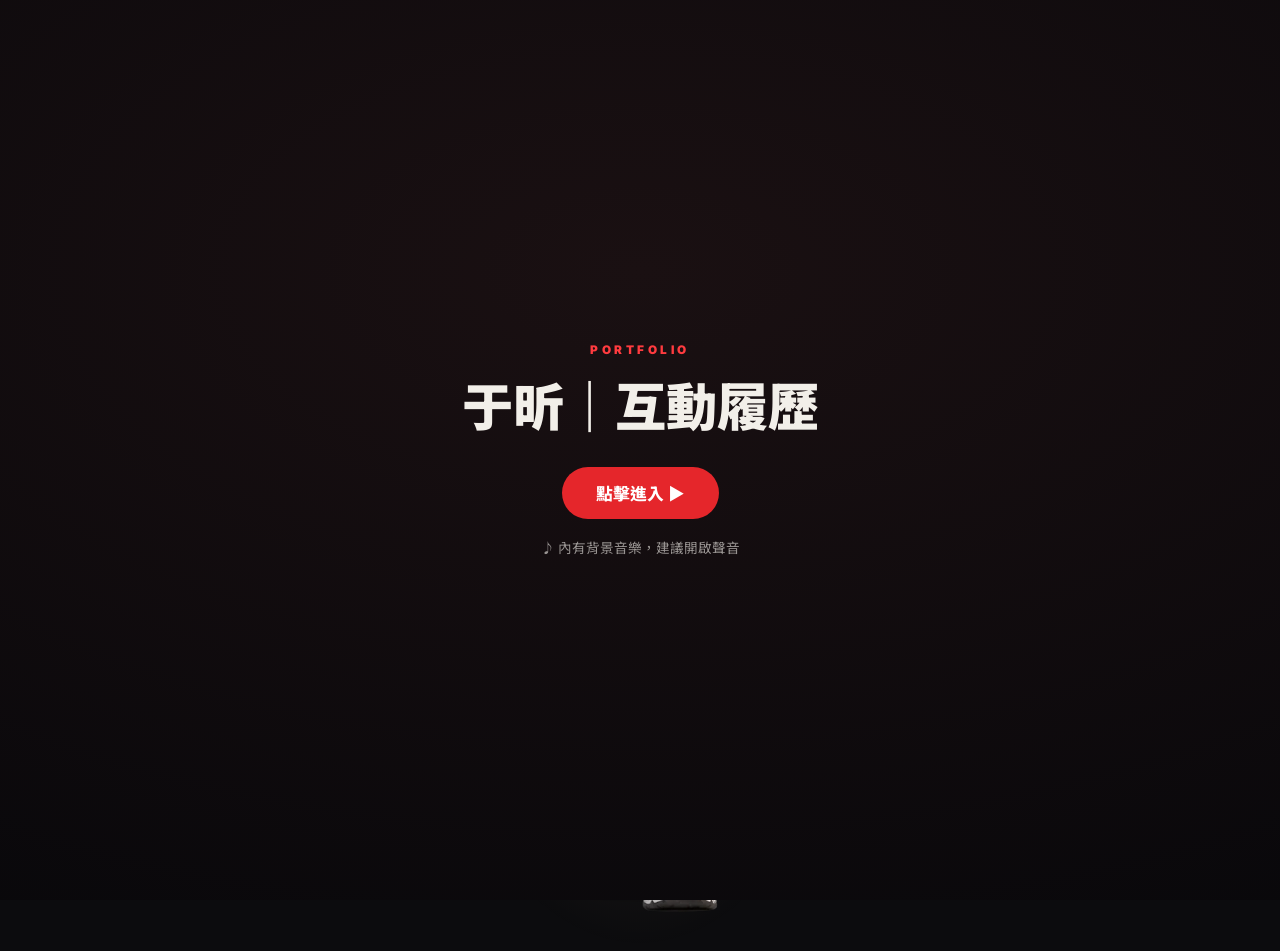
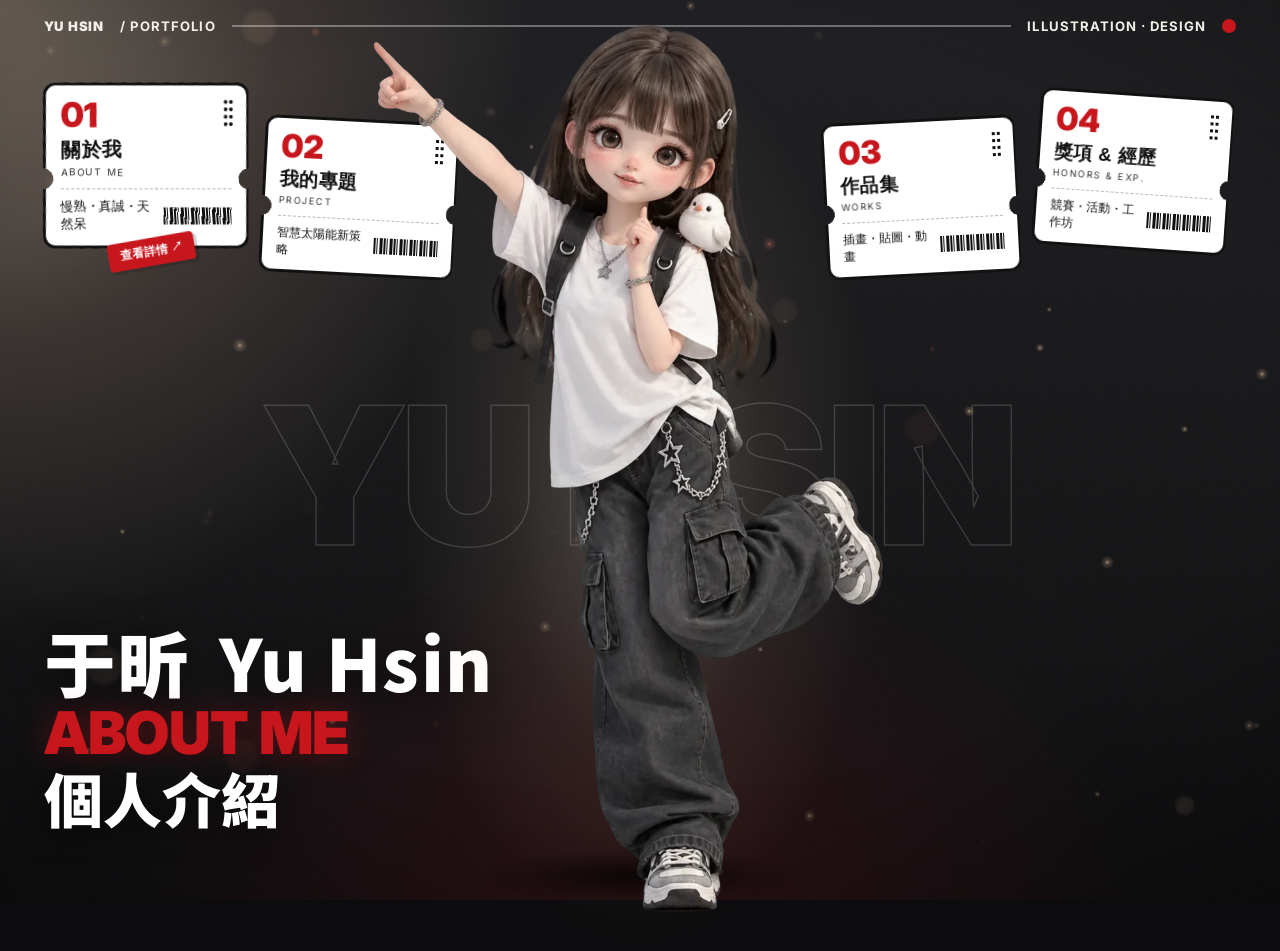
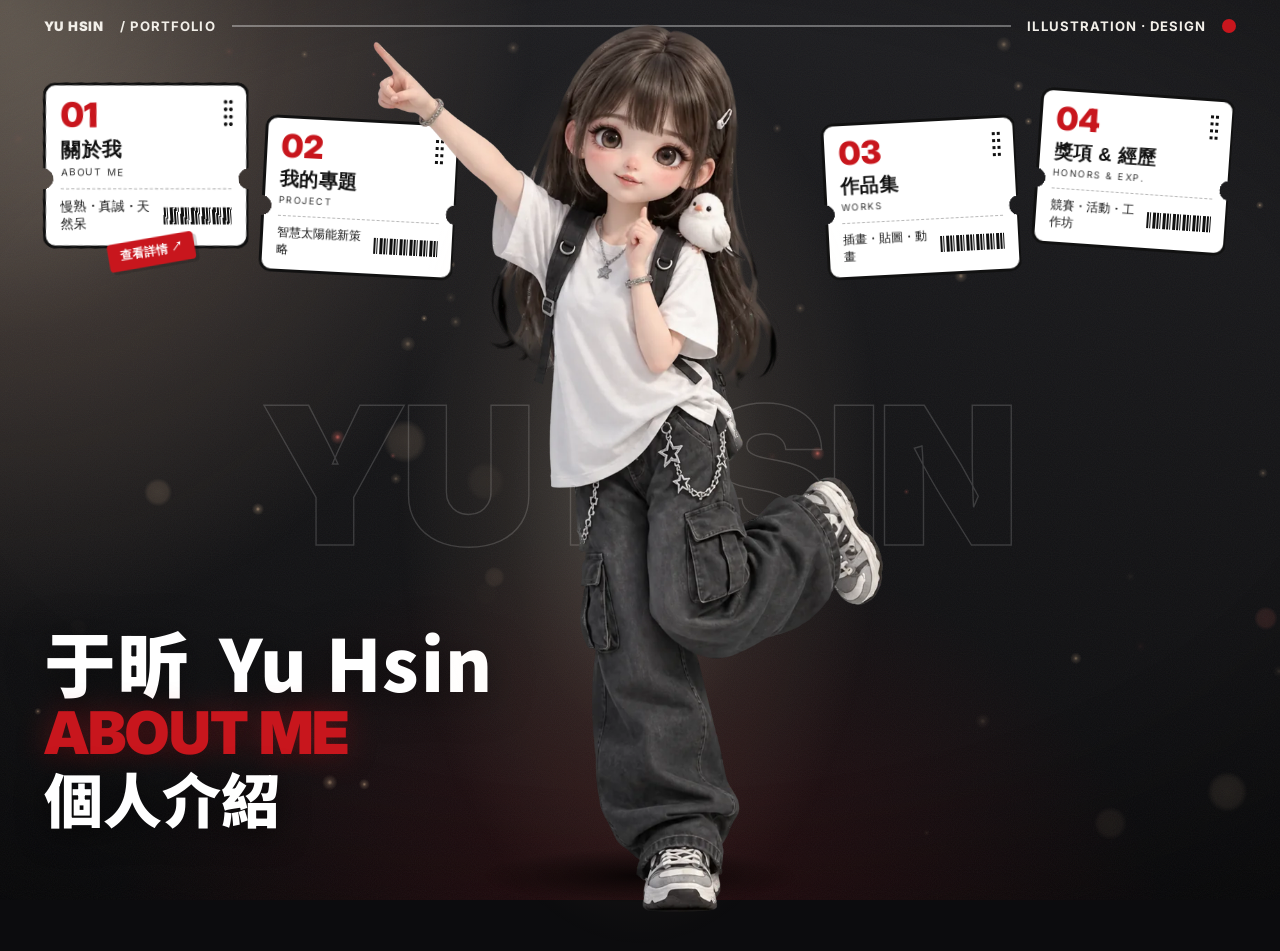
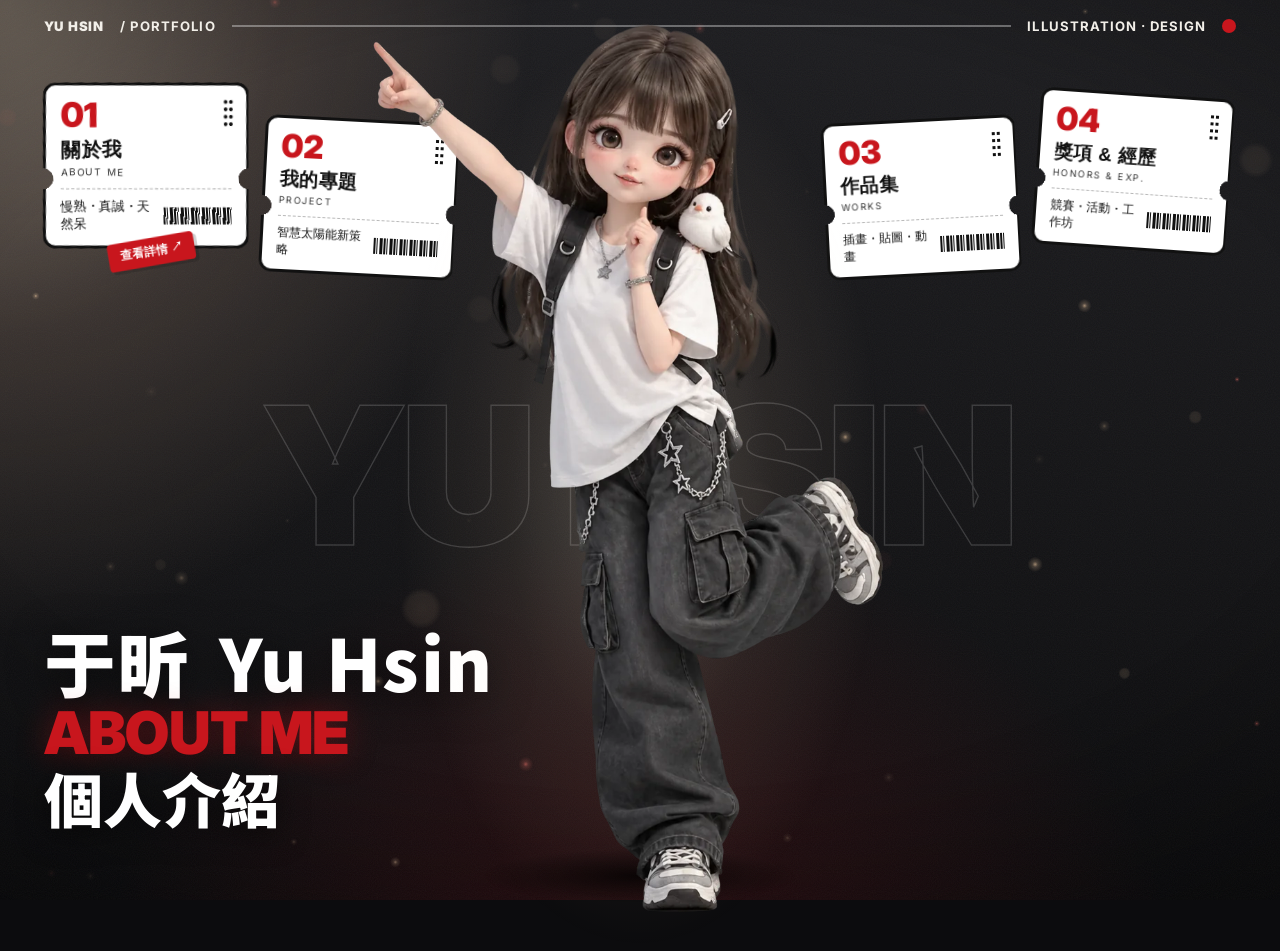
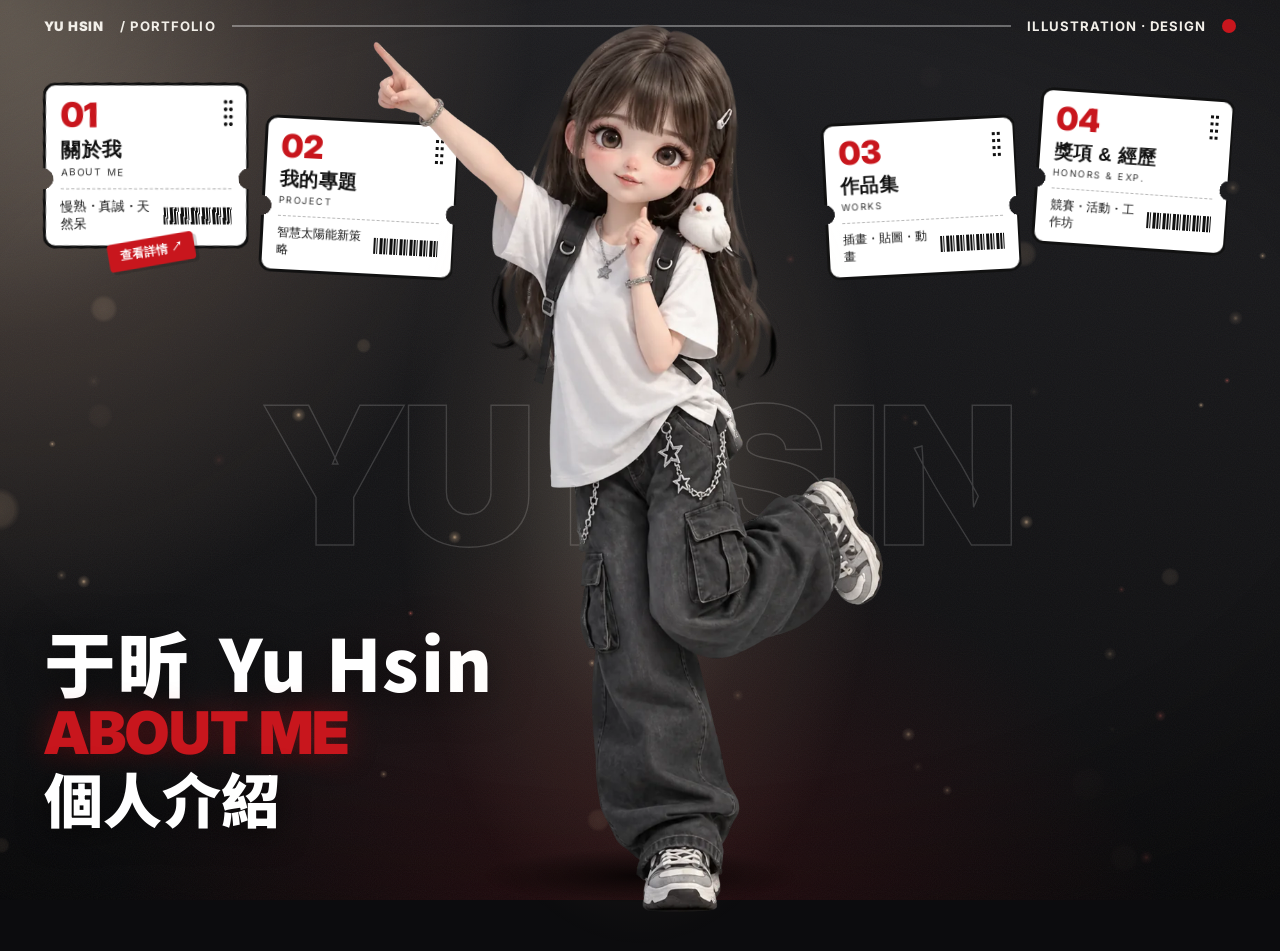
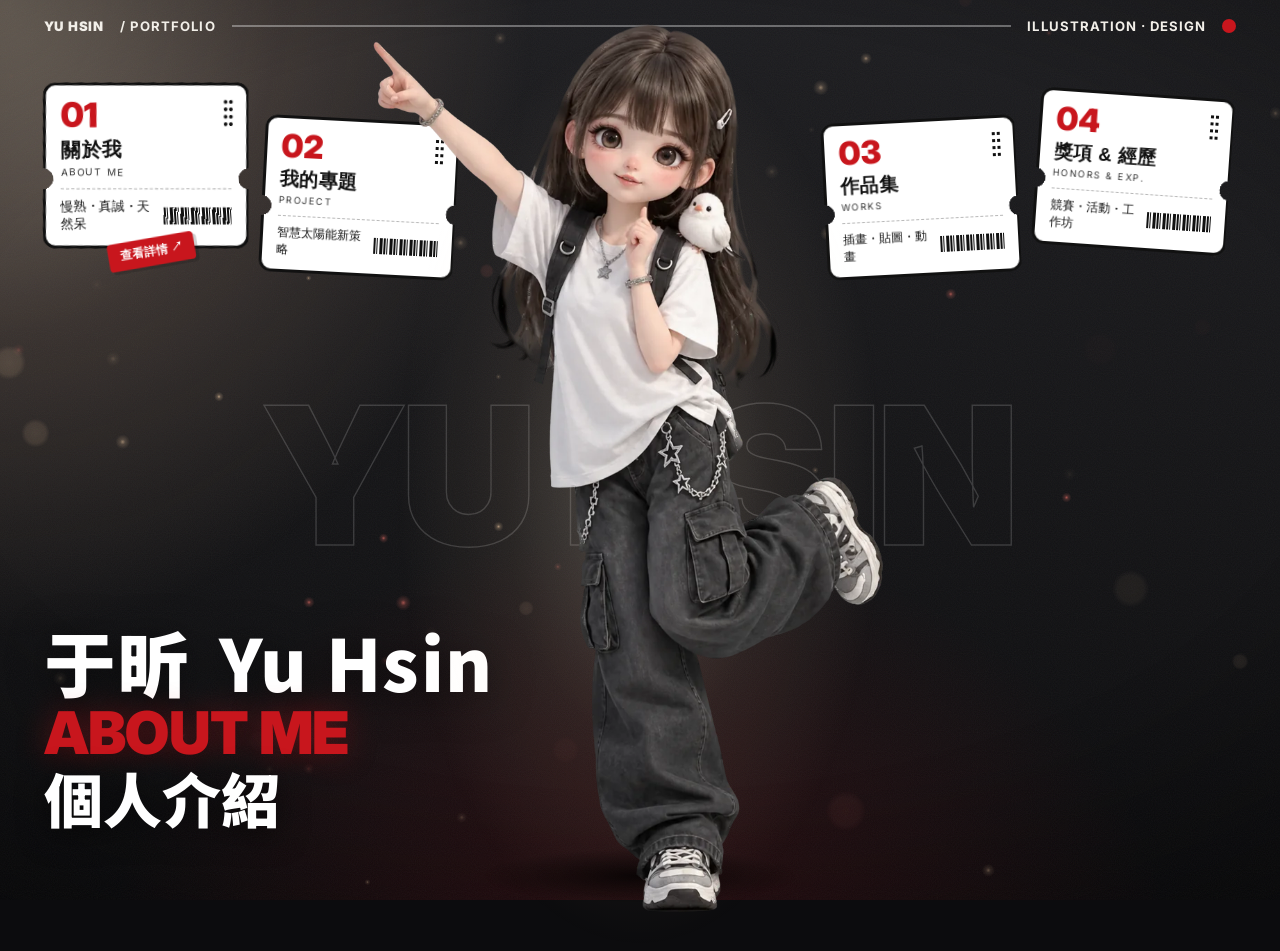
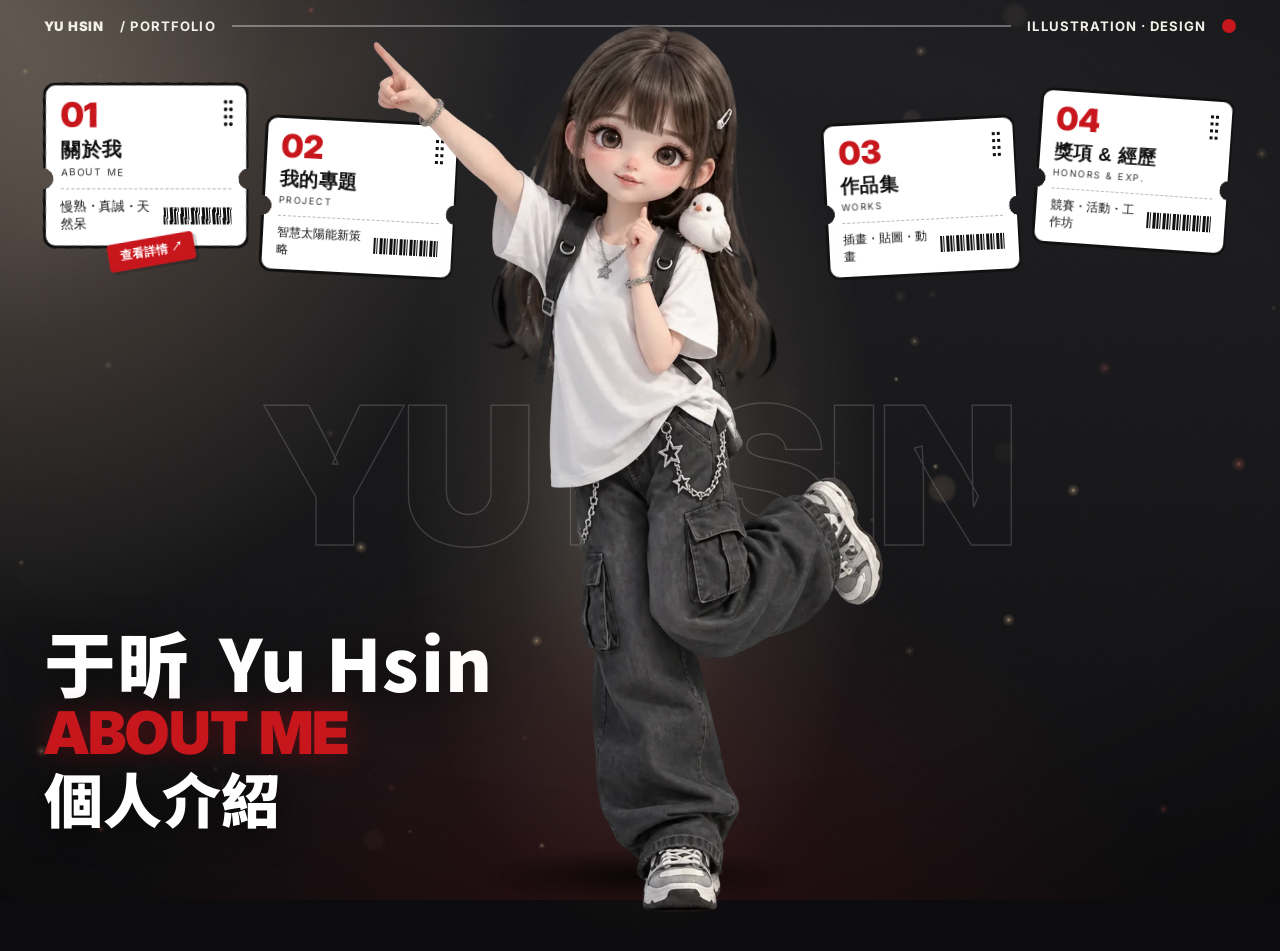
